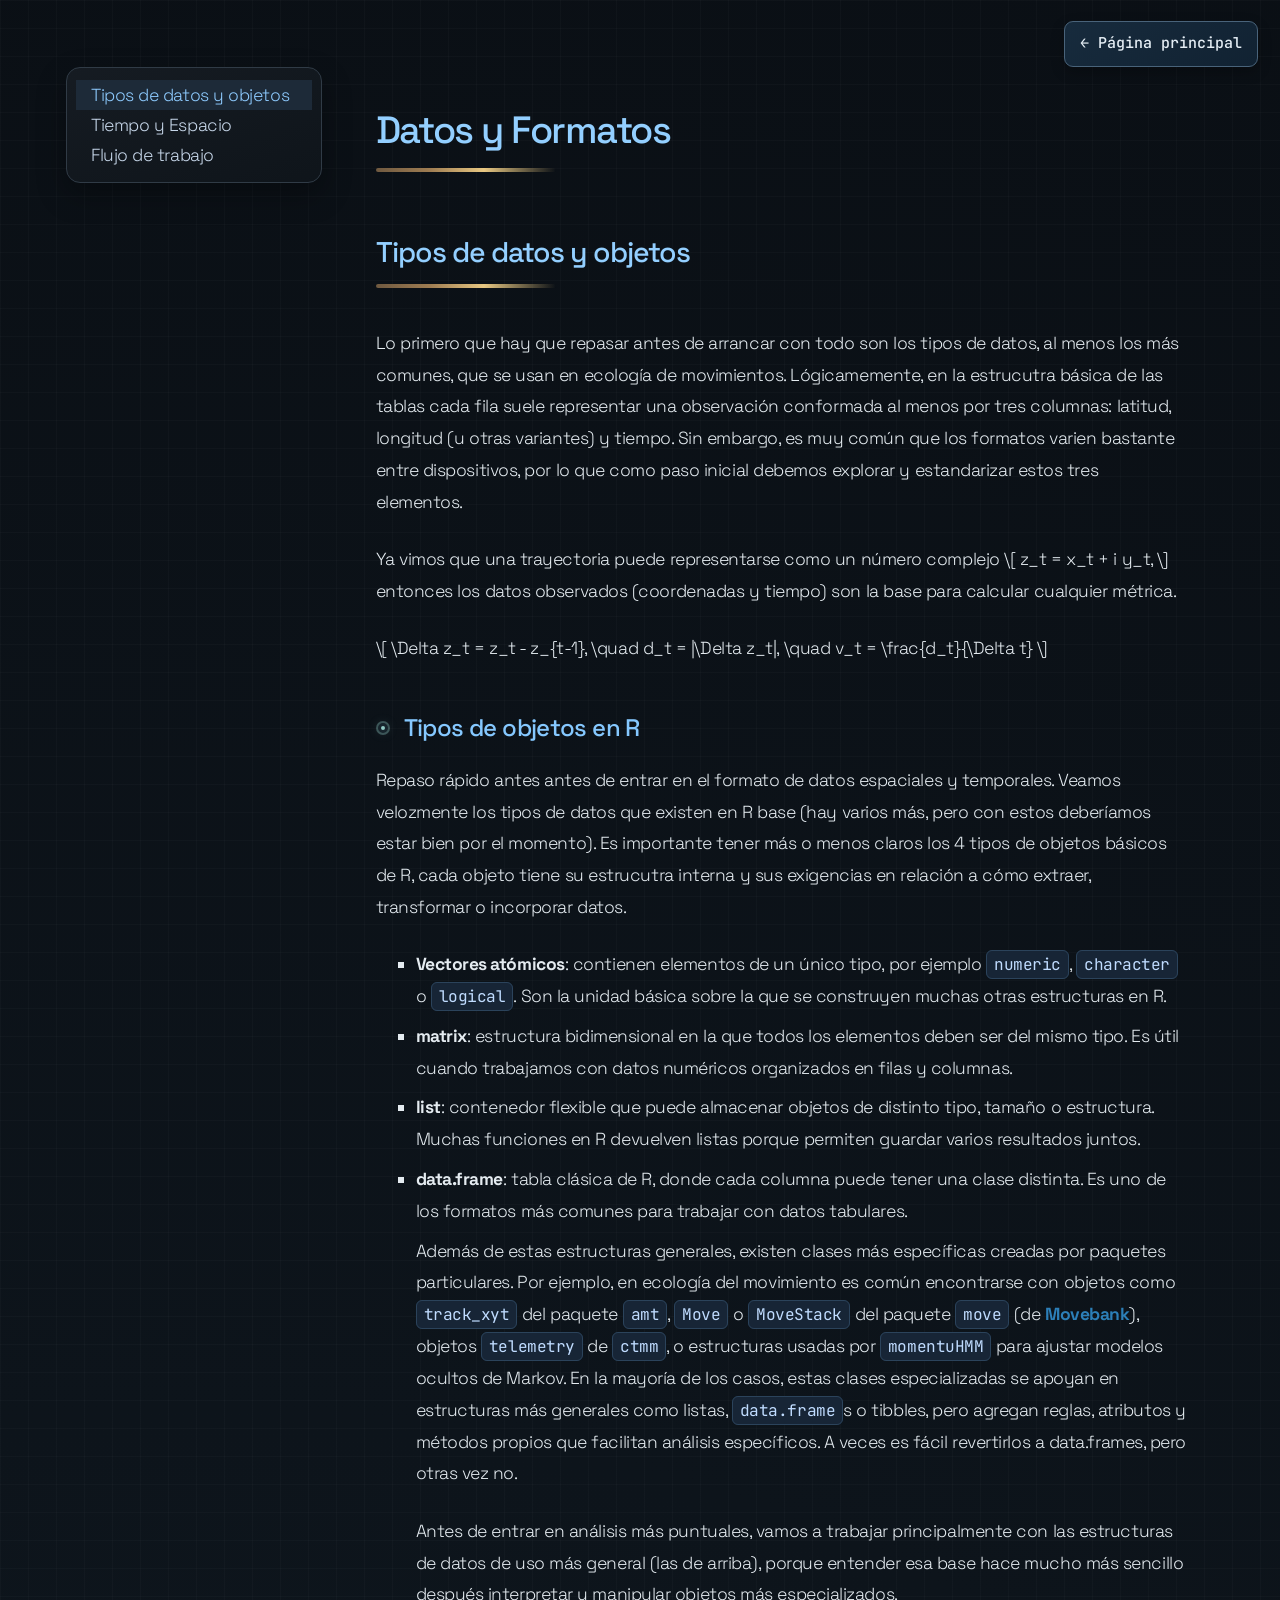
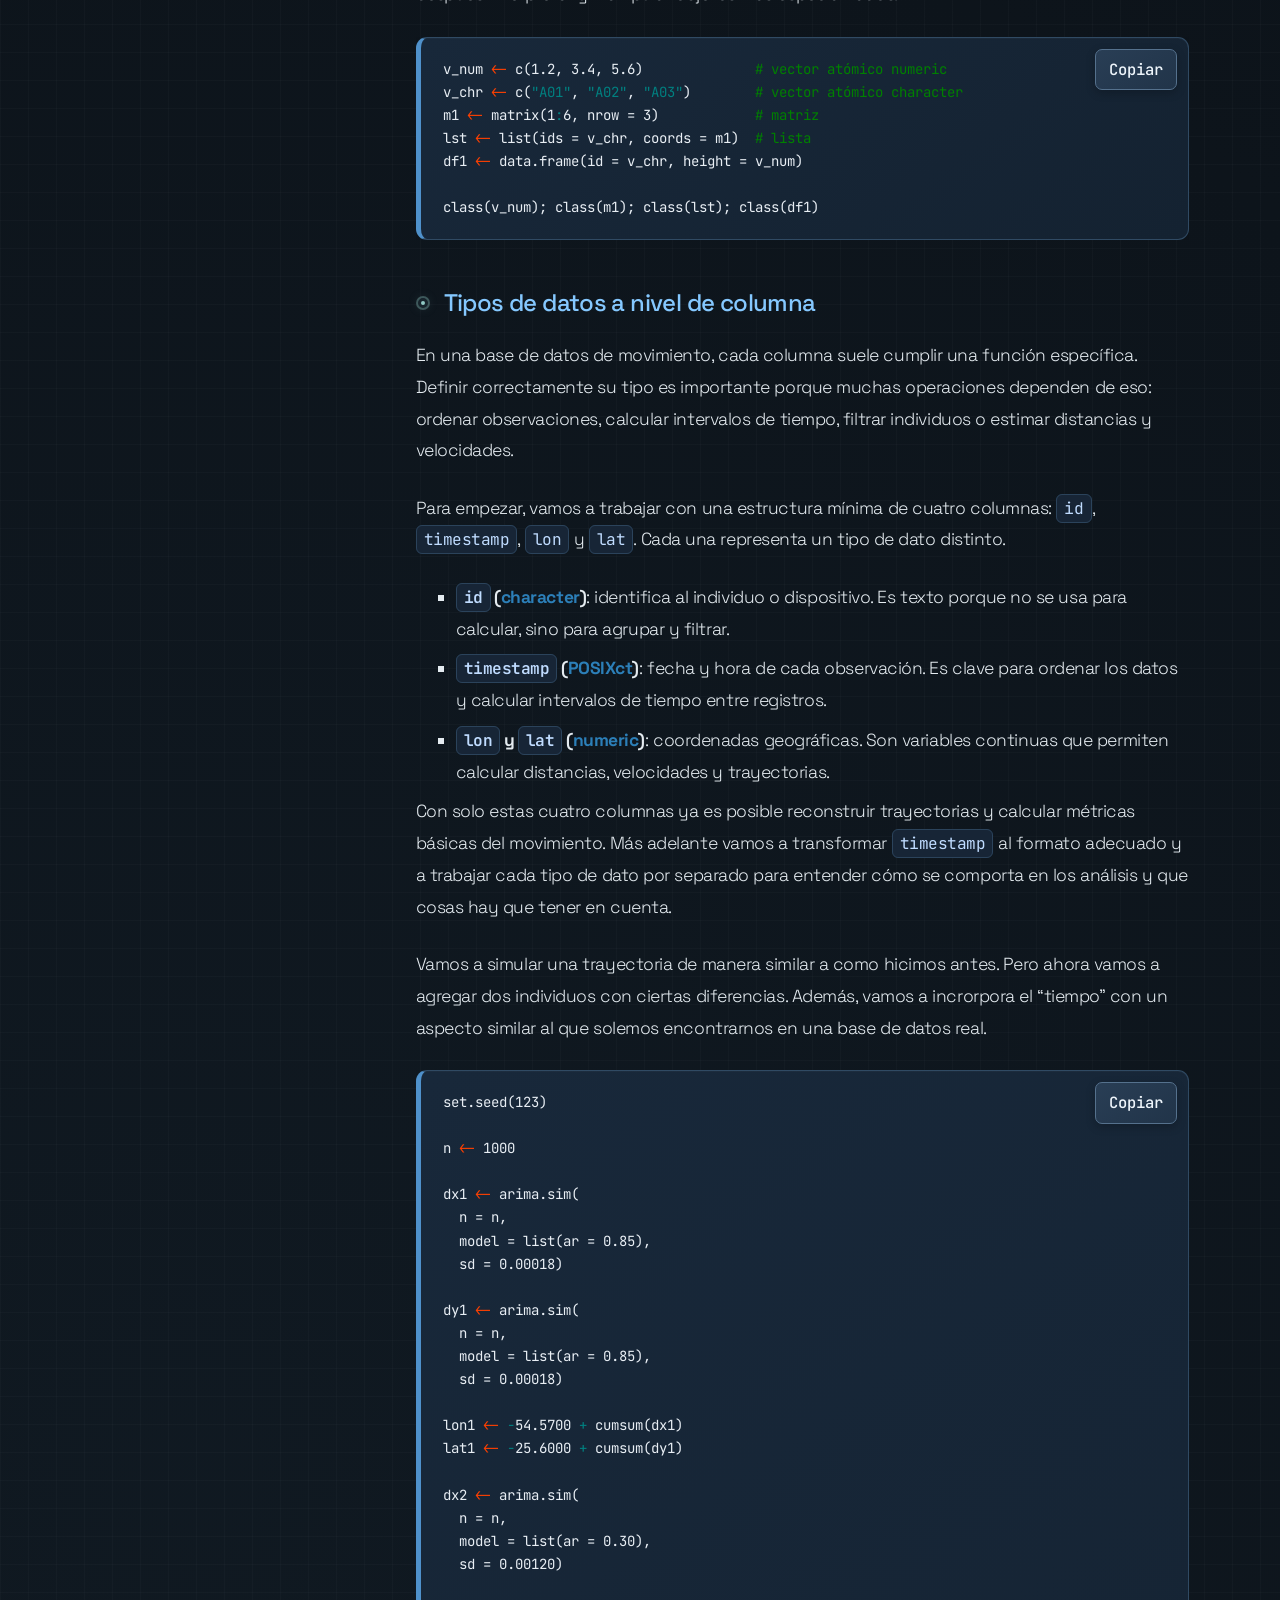
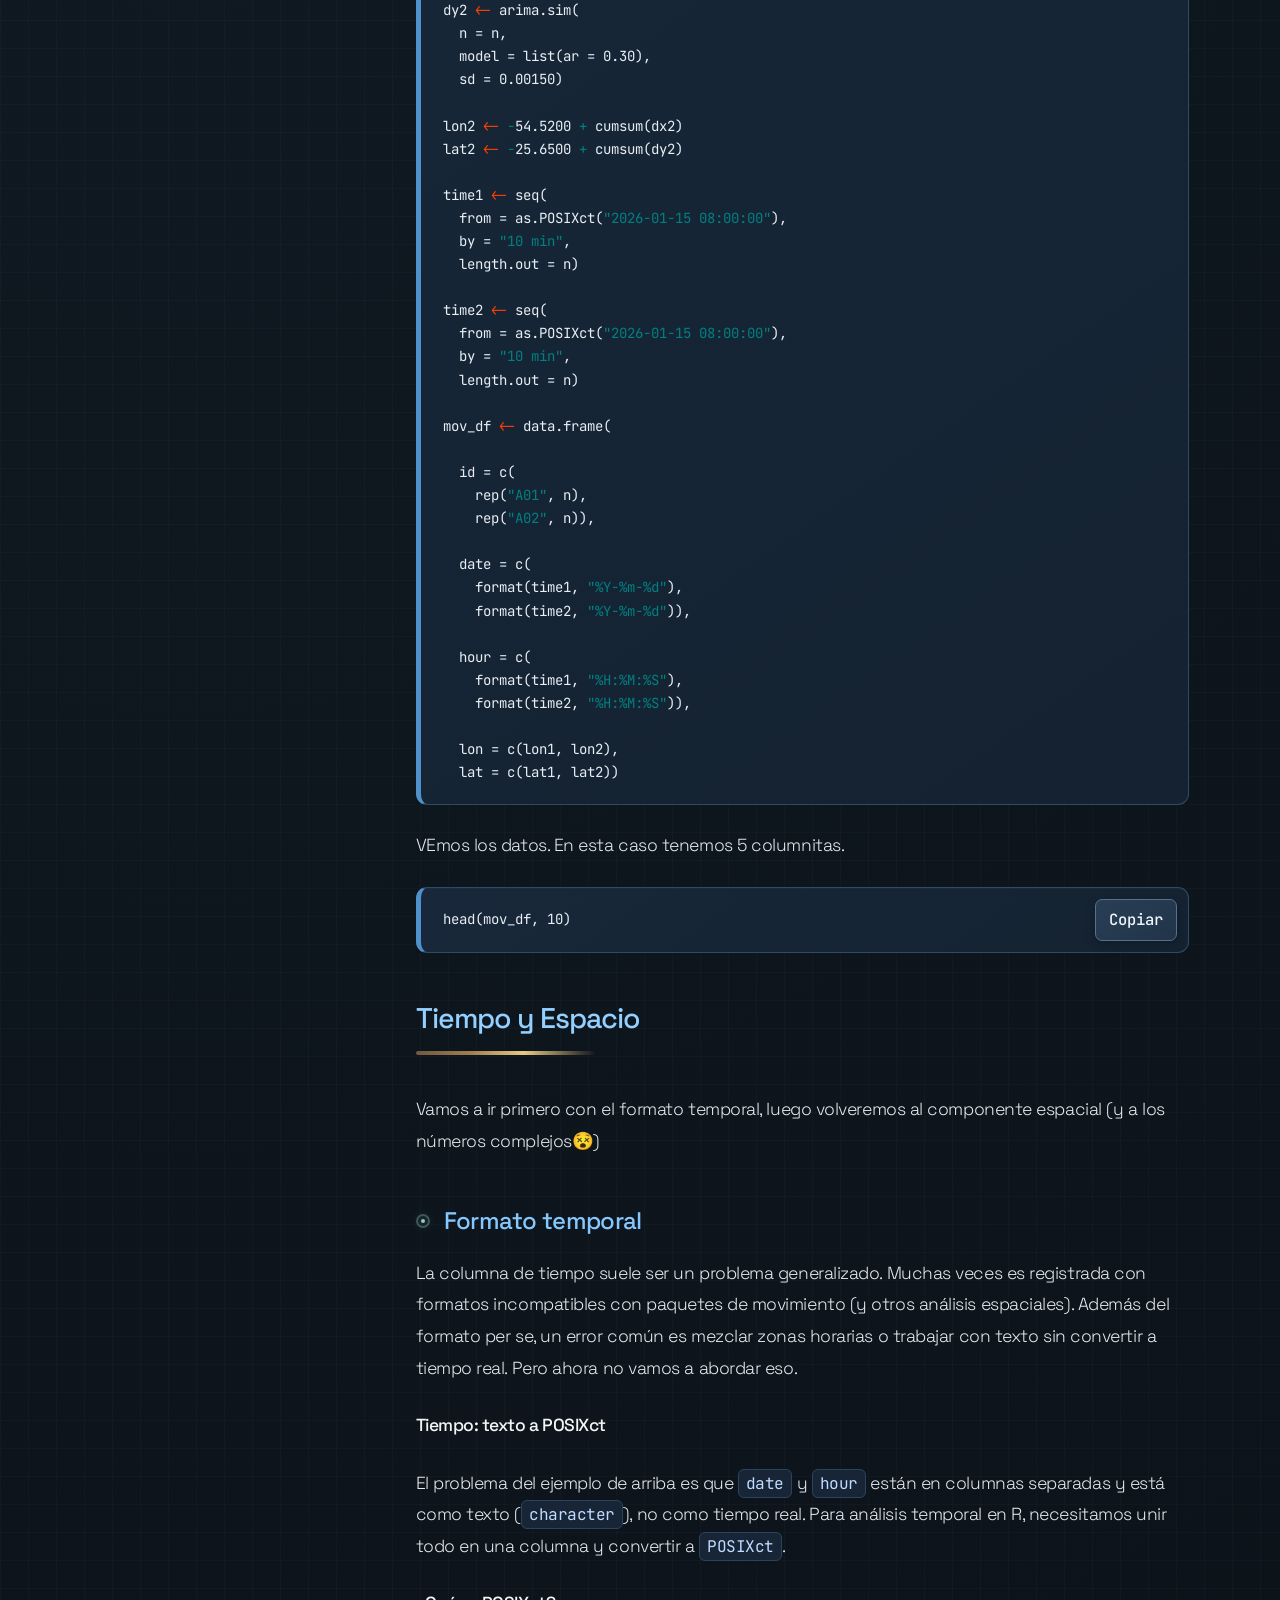
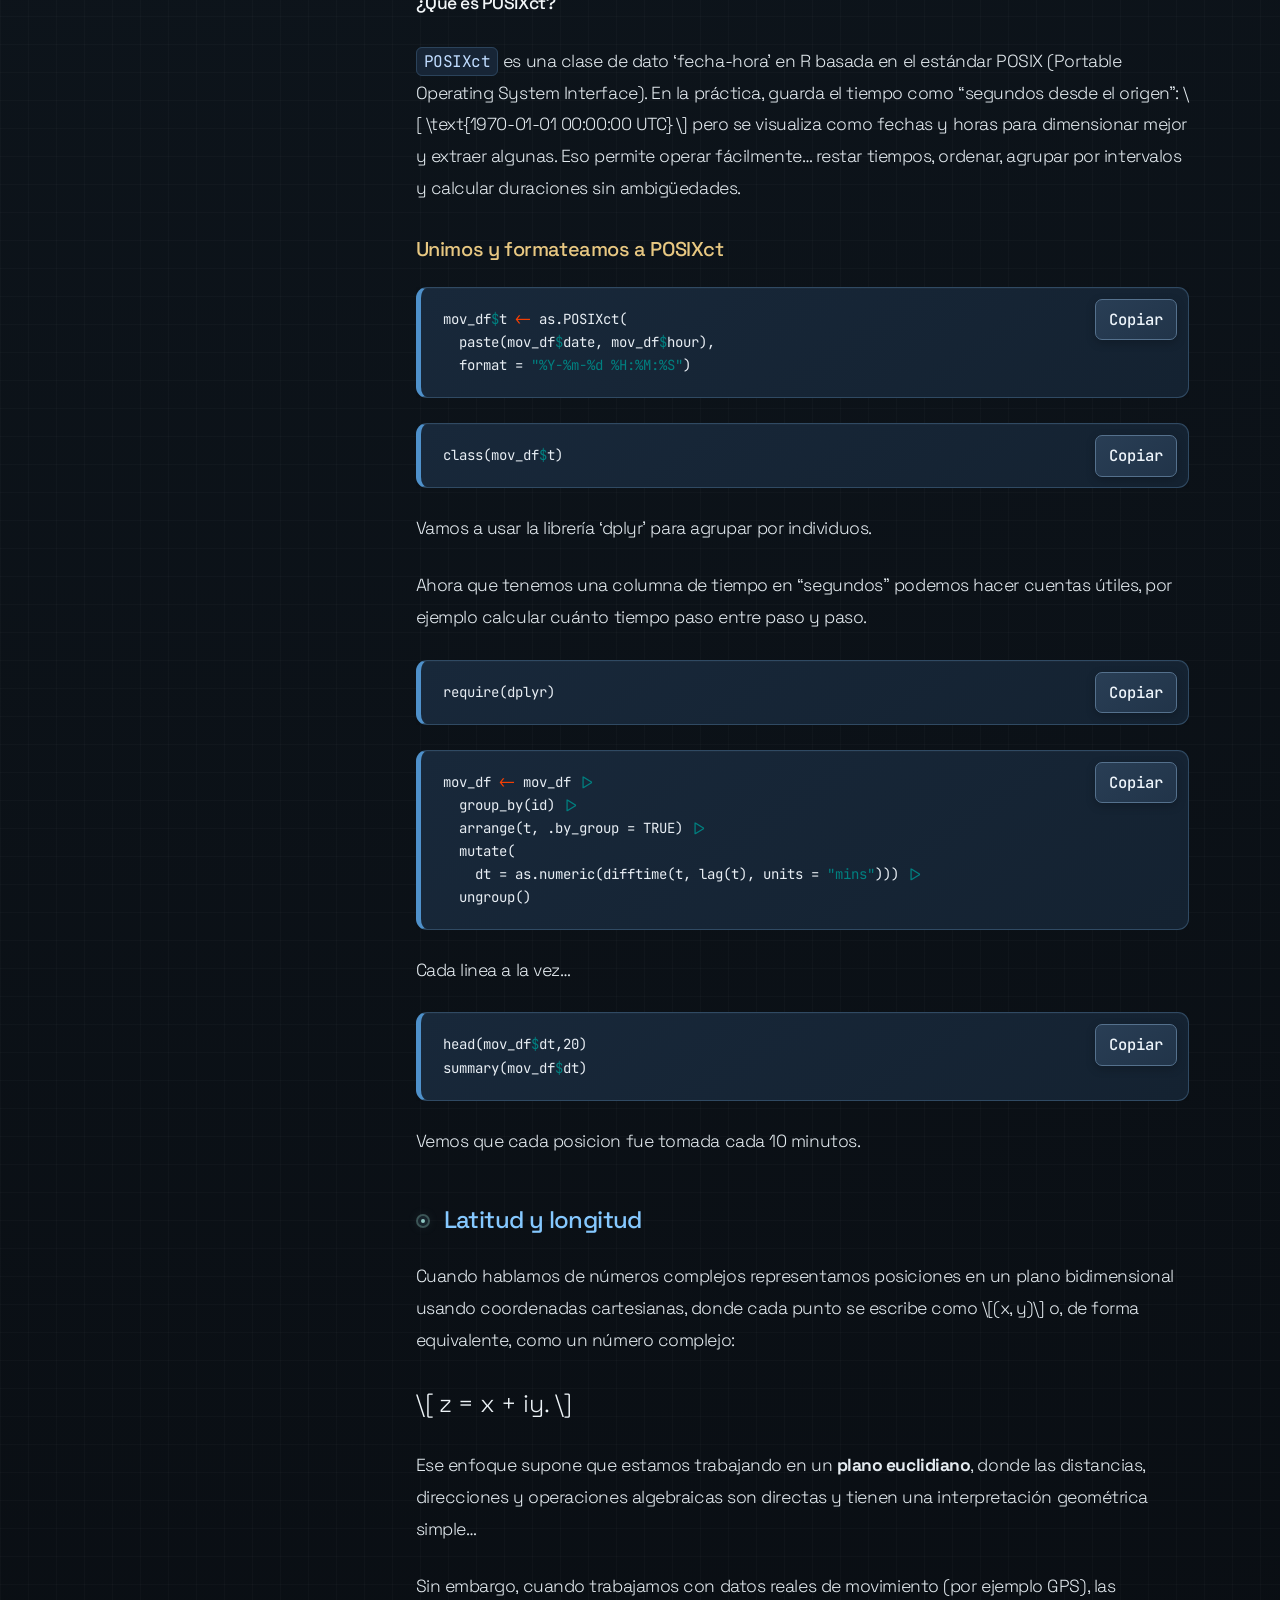
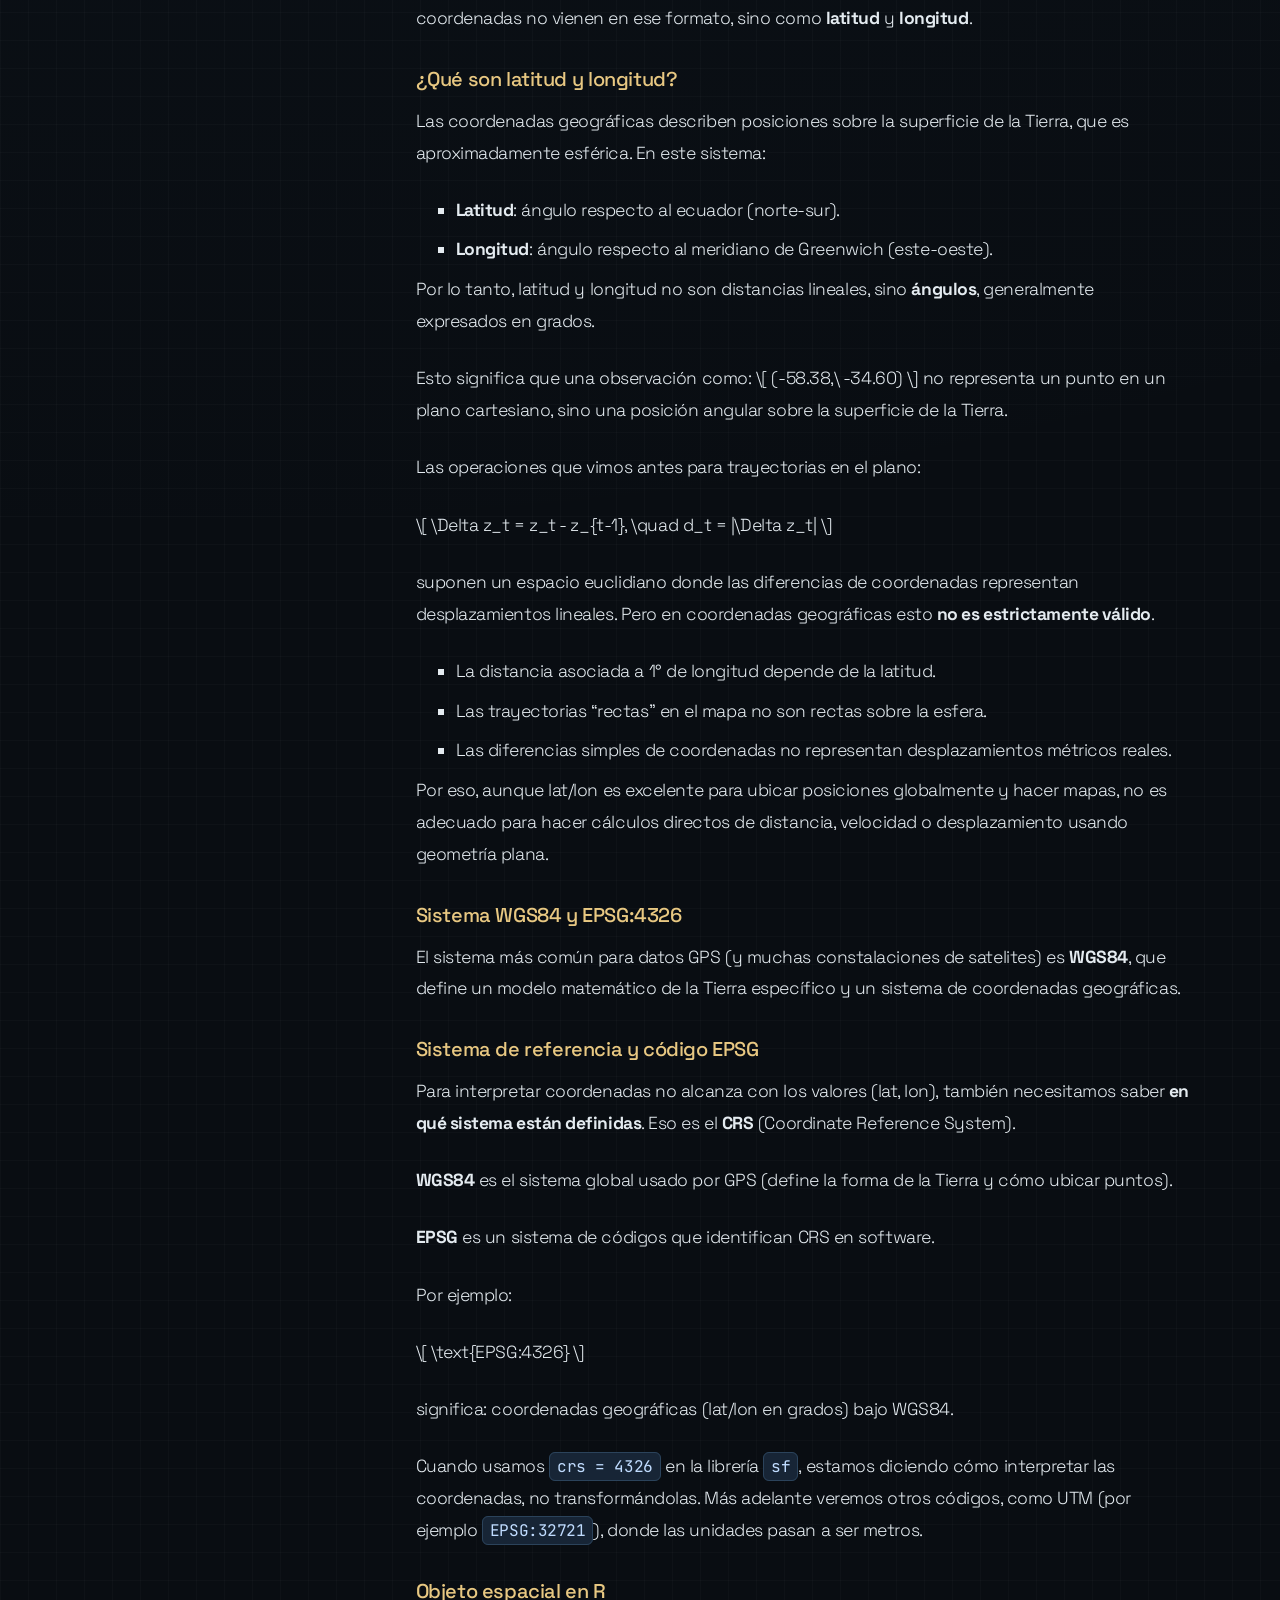
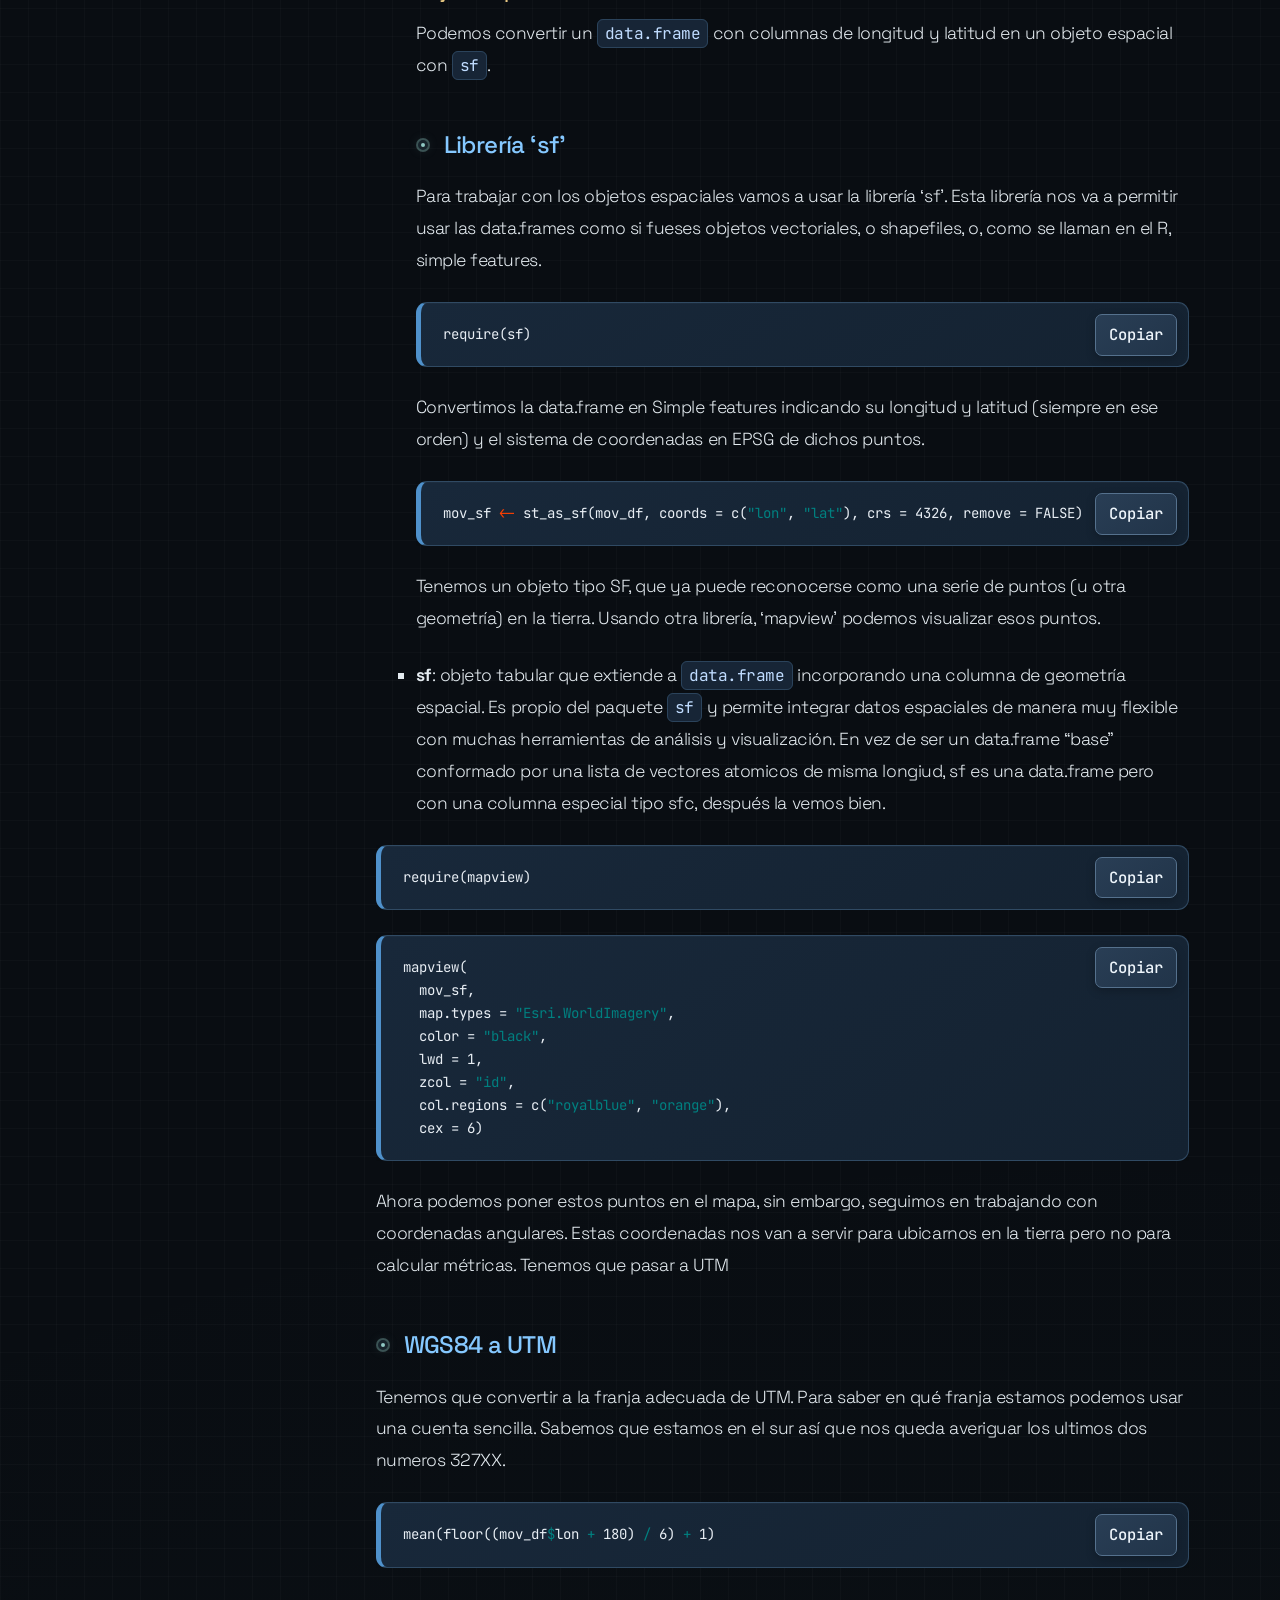
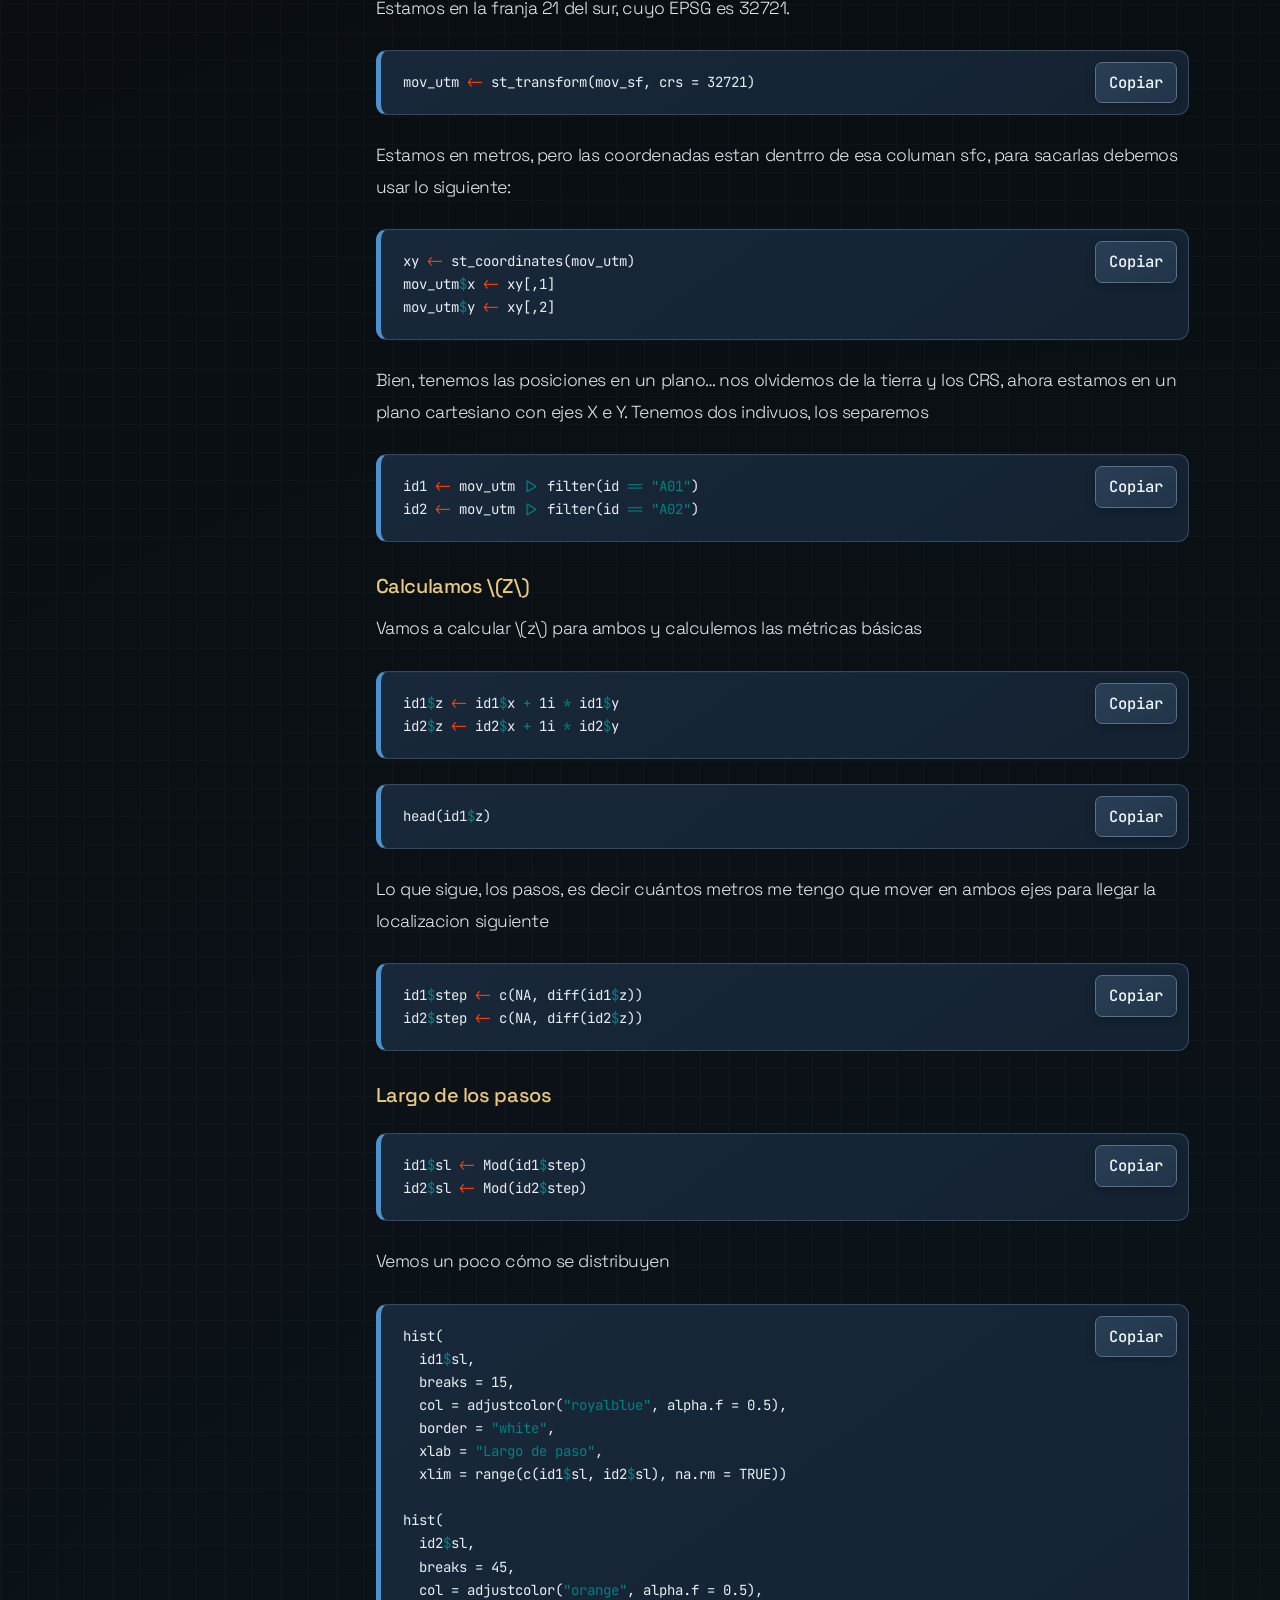
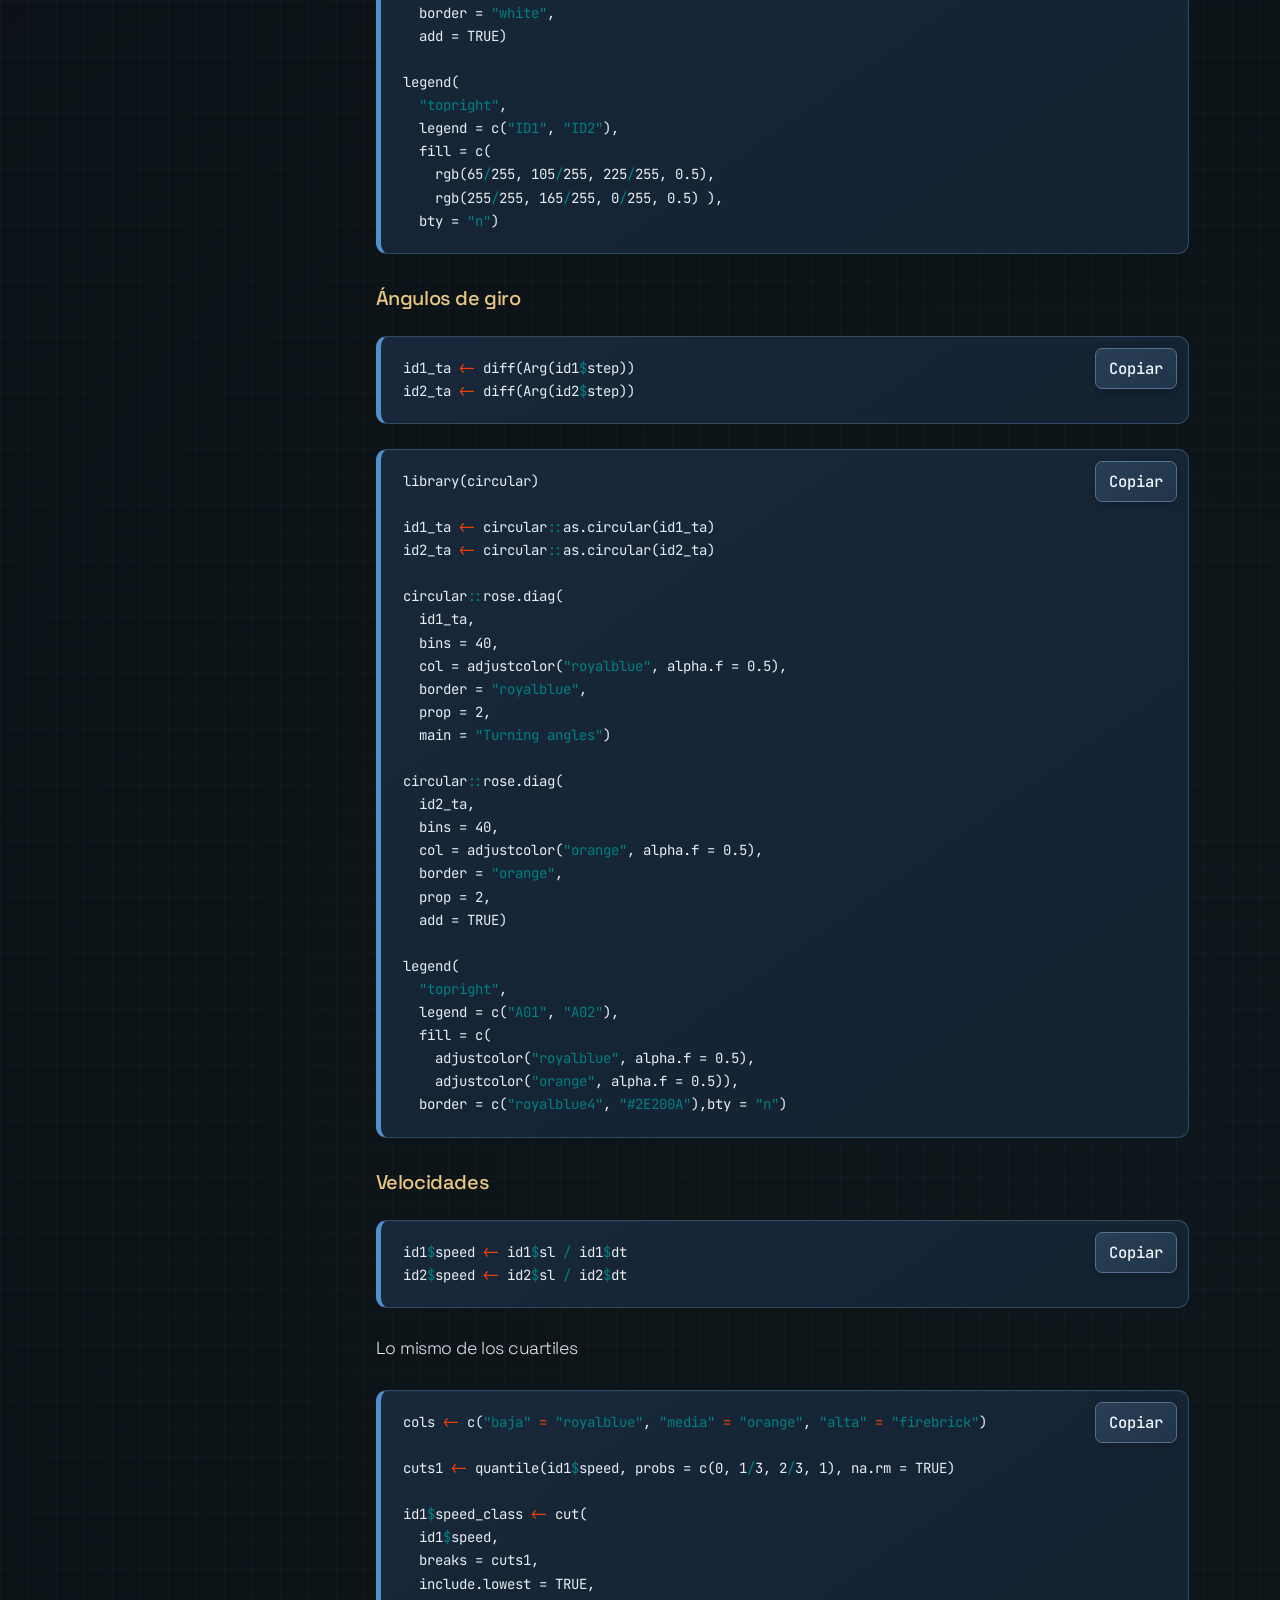
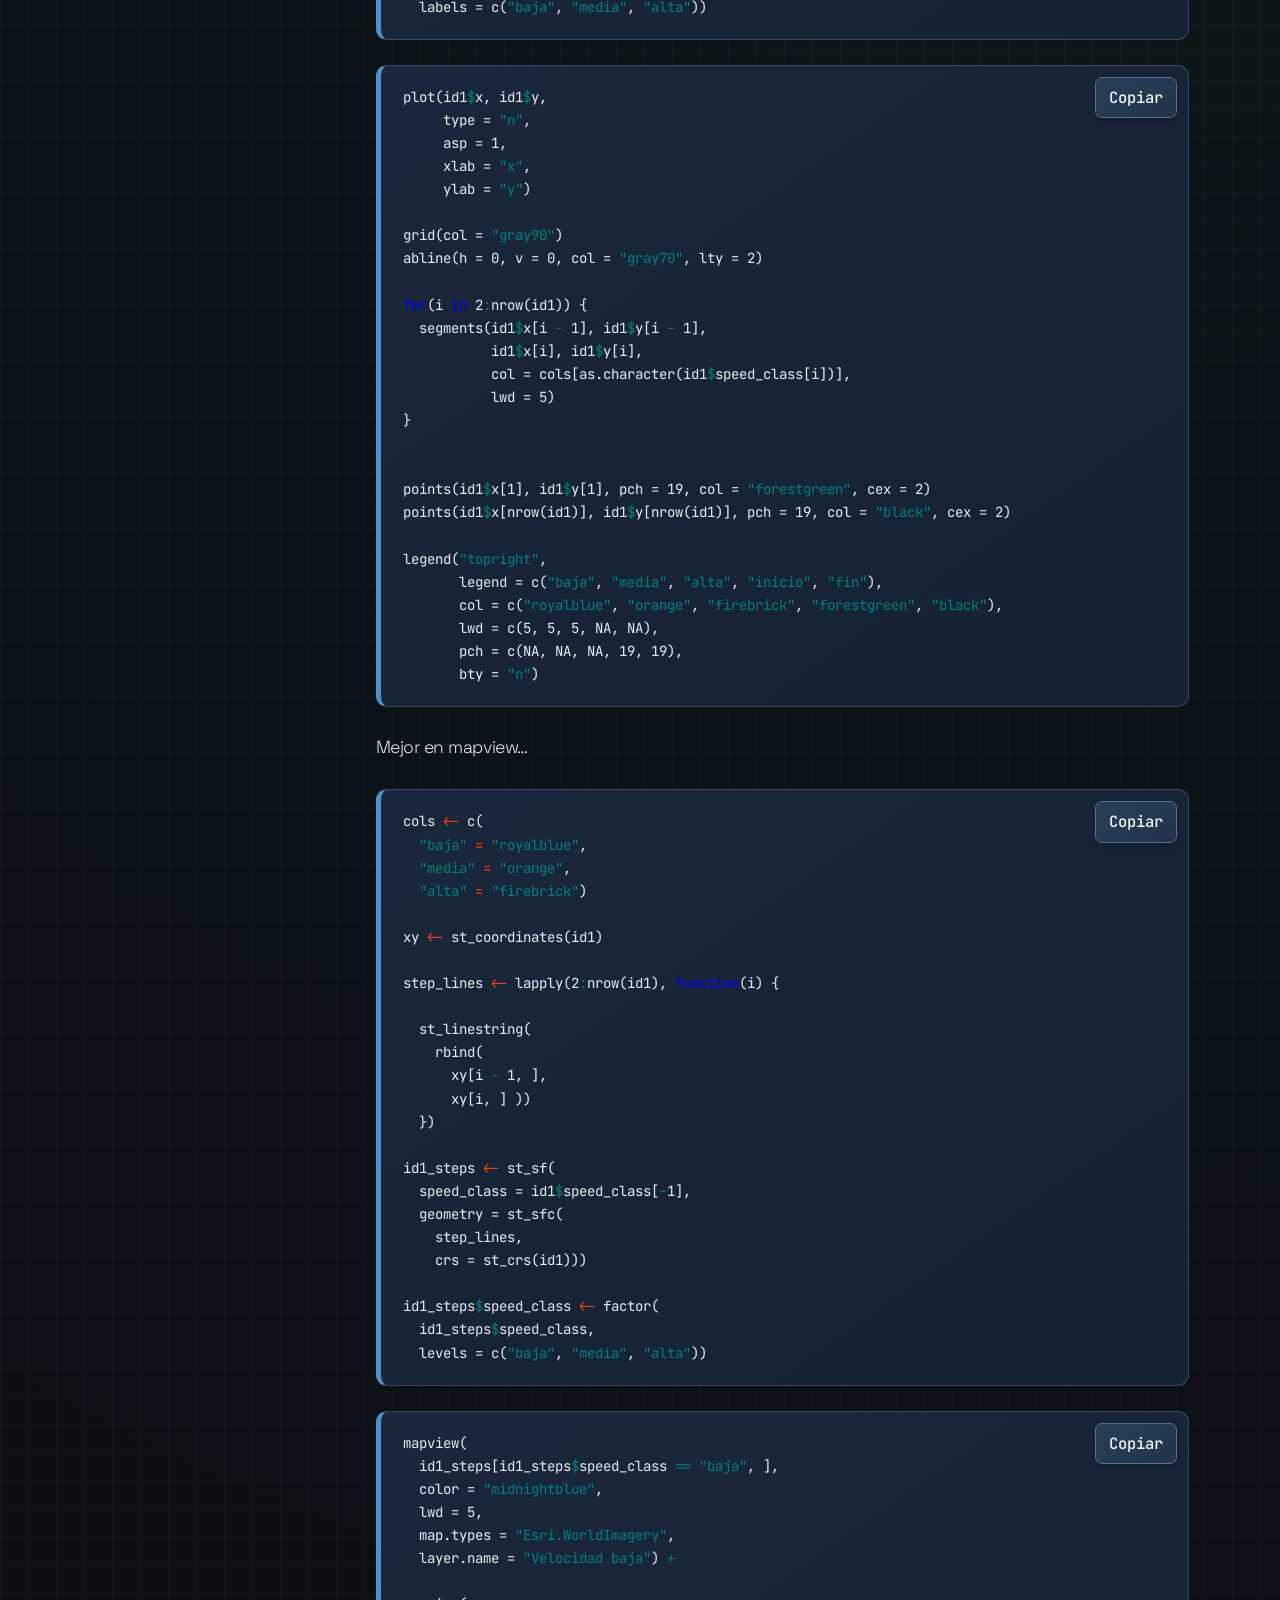
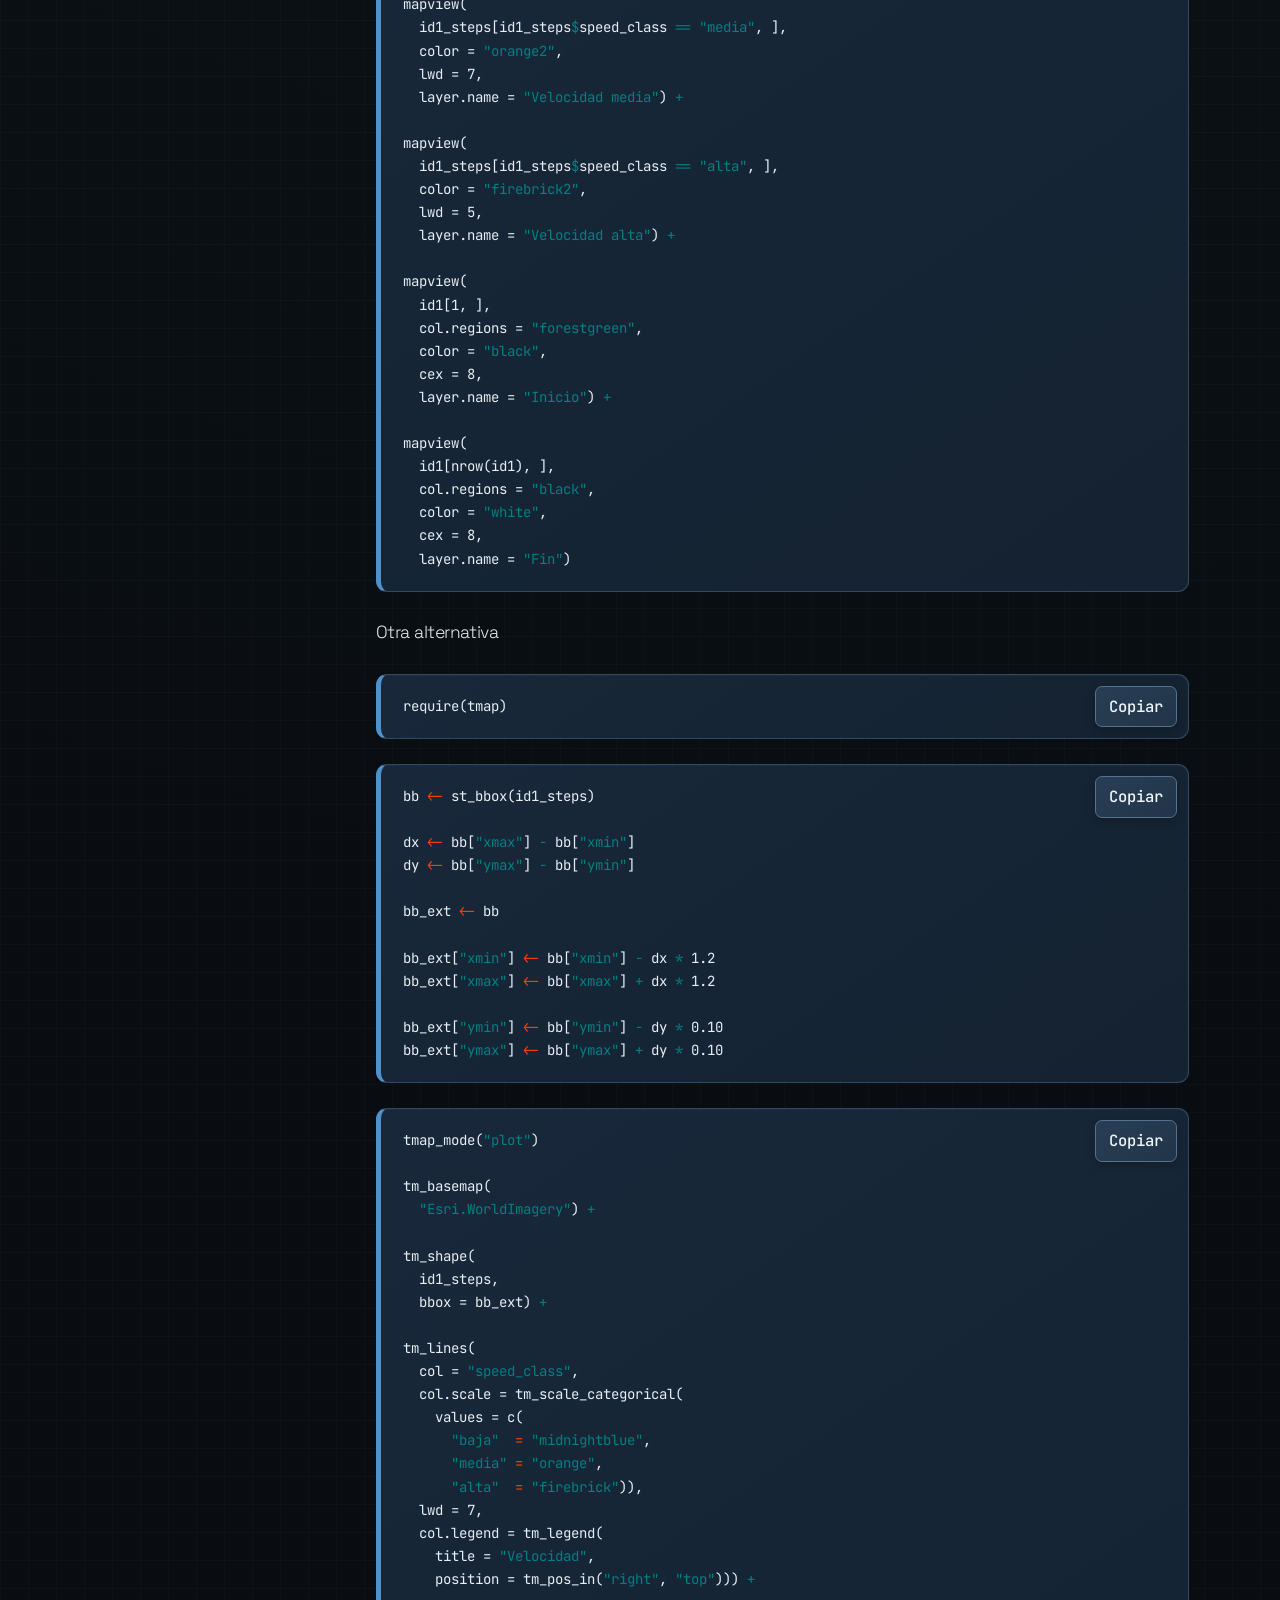
==== datos_formatos_alumno.html @ 39f38d3f "Add files via upload" ====
<!DOCTYPE html>

<html>

<head>

<meta charset="utf-8" />
<meta name="generator" content="pandoc" />
<meta http-equiv="X-UA-Compatible" content="IE=EDGE" />




<title>Datos y Formatos</title>

<script>// Pandoc 2.9 adds attributes on both header and div. We remove the former (to
// be compatible with the behavior of Pandoc < 2.8).
document.addEventListener('DOMContentLoaded', function(e) {
  var hs = document.querySelectorAll("div.section[class*='level'] > :first-child");
  var i, h, a;
  for (i = 0; i < hs.length; i++) {
    h = hs[i];
    if (!/^h[1-6]$/i.test(h.tagName)) continue;  // it should be a header h1-h6
    a = h.attributes;
    while (a.length > 0) h.removeAttribute(a[0].name);
  }
});
</script>
<script>/*! jQuery v3.6.0 | (c) OpenJS Foundation and other contributors | jquery.org/license */
!function(e,t){"use strict";"object"==typeof module&&"object"==typeof module.exports?module.exports=e.document?t(e,!0):function(e){if(!e.document)throw new Error("jQuery requires a window with a document");return t(e)}:t(e)}("undefined"!=typeof window?window:this,function(C,e){"use strict";var t=[],r=Object.getPrototypeOf,s=t.slice,g=t.flat?function(e){return t.flat.call(e)}:function(e){return t.concat.apply([],e)},u=t.push,i=t.indexOf,n={},o=n.toString,v=n.hasOwnProperty,a=v.toString,l=a.call(Object),y={},m=function(e){return"function"==typeof e&&"number"!=typeof e.nodeType&&"function"!=typeof e.item},x=function(e){return null!=e&&e===e.window},E=C.document,c={type:!0,src:!0,nonce:!0,noModule:!0};function b(e,t,n){var r,i,o=(n=n||E).createElement("script");if(o.text=e,t)for(r in c)(i=t[r]||t.getAttribute&&t.getAttribute(r))&&o.setAttribute(r,i);n.head.appendChild(o).parentNode.removeChild(o)}function w(e){return null==e?e+"":"object"==typeof e||"function"==typeof e?n[o.call(e)]||"object":typeof e}var f="3.6.0",S=function(e,t){return new S.fn.init(e,t)};function p(e){var t=!!e&&"length"in e&&e.length,n=w(e);return!m(e)&&!x(e)&&("array"===n||0===t||"number"==typeof t&&0<t&&t-1 in e)}S.fn=S.prototype={jquery:f,constructor:S,length:0,toArray:function(){return s.call(this)},get:function(e){return null==e?s.call(this):e<0?this[e+this.length]:this[e]},pushStack:function(e){var t=S.merge(this.constructor(),e);return t.prevObject=this,t},each:function(e){return S.each(this,e)},map:function(n){return this.pushStack(S.map(this,function(e,t){return n.call(e,t,e)}))},slice:function(){return this.pushStack(s.apply(this,arguments))},first:function(){return this.eq(0)},last:function(){return this.eq(-1)},even:function(){return this.pushStack(S.grep(this,function(e,t){return(t+1)%2}))},odd:function(){return this.pushStack(S.grep(this,function(e,t){return t%2}))},eq:function(e){var t=this.length,n=+e+(e<0?t:0);return this.pushStack(0<=n&&n<t?[this[n]]:[])},end:function(){return this.prevObject||this.constructor()},push:u,sort:t.sort,splice:t.splice},S.extend=S.fn.extend=function(){var e,t,n,r,i,o,a=arguments[0]||{},s=1,u=arguments.length,l=!1;for("boolean"==typeof a&&(l=a,a=arguments[s]||{},s++),"object"==typeof a||m(a)||(a={}),s===u&&(a=this,s--);s<u;s++)if(null!=(e=arguments[s]))for(t in e)r=e[t],"__proto__"!==t&&a!==r&&(l&&r&&(S.isPlainObject(r)||(i=Array.isArray(r)))?(n=a[t],o=i&&!Array.isArray(n)?[]:i||S.isPlainObject(n)?n:{},i=!1,a[t]=S.extend(l,o,r)):void 0!==r&&(a[t]=r));return a},S.extend({expando:"jQuery"+(f+Math.random()).replace(/\D/g,""),isReady:!0,error:function(e){throw new Error(e)},noop:function(){},isPlainObject:function(e){var t,n;return!(!e||"[object Object]"!==o.call(e))&&(!(t=r(e))||"function"==typeof(n=v.call(t,"constructor")&&t.constructor)&&a.call(n)===l)},isEmptyObject:function(e){var t;for(t in e)return!1;return!0},globalEval:function(e,t,n){b(e,{nonce:t&&t.nonce},n)},each:function(e,t){var n,r=0;if(p(e)){for(n=e.length;r<n;r++)if(!1===t.call(e[r],r,e[r]))break}else for(r in e)if(!1===t.call(e[r],r,e[r]))break;return e},makeArray:function(e,t){var n=t||[];return null!=e&&(p(Object(e))?S.merge(n,"string"==typeof e?[e]:e):u.call(n,e)),n},inArray:function(e,t,n){return null==t?-1:i.call(t,e,n)},merge:function(e,t){for(var n=+t.length,r=0,i=e.length;r<n;r++)e[i++]=t[r];return e.length=i,e},grep:function(e,t,n){for(var r=[],i=0,o=e.length,a=!n;i<o;i++)!t(e[i],i)!==a&&r.push(e[i]);return r},map:function(e,t,n){var r,i,o=0,a=[];if(p(e))for(r=e.length;o<r;o++)null!=(i=t(e[o],o,n))&&a.push(i);else for(o in e)null!=(i=t(e[o],o,n))&&a.push(i);return g(a)},guid:1,support:y}),"function"==typeof Symbol&&(S.fn[Symbol.iterator]=t[Symbol.iterator]),S.each("Boolean Number String Function Array Date RegExp Object Error Symbol".split(" "),function(e,t){n["[object "+t+"]"]=t.toLowerCase()});var d=function(n){var e,d,b,o,i,h,f,g,w,u,l,T,C,a,E,v,s,c,y,S="sizzle"+1*new Date,p=n.document,k=0,r=0,m=ue(),x=ue(),A=ue(),N=ue(),j=function(e,t){return e===t&&(l=!0),0},D={}.hasOwnProperty,t=[],q=t.pop,L=t.push,H=t.push,O=t.slice,P=function(e,t){for(var n=0,r=e.length;n<r;n++)if(e[n]===t)return n;return-1},R="checked|selected|async|autofocus|autoplay|controls|defer|disabled|hidden|ismap|loop|multiple|open|readonly|required|scoped",M="[\\x20\\t\\r\\n\\f]",I="(?:\\\\[\\da-fA-F]{1,6}"+M+"?|\\\\[^\\r\\n\\f]|[\\w-]|[^\0-\\x7f])+",W="\\["+M+"*("+I+")(?:"+M+"*([*^$|!~]?=)"+M+"*(?:'((?:\\\\.|[^\\\\'])*)'|\"((?:\\\\.|[^\\\\\"])*)\"|("+I+"))|)"+M+"*\\]",F=":("+I+")(?:\\((('((?:\\\\.|[^\\\\'])*)'|\"((?:\\\\.|[^\\\\\"])*)\")|((?:\\\\.|[^\\\\()[\\]]|"+W+")*)|.*)\\)|)",B=new RegExp(M+"+","g"),$=new RegExp("^"+M+"+|((?:^|[^\\\\])(?:\\\\.)*)"+M+"+$","g"),_=new RegExp("^"+M+"*,"+M+"*"),z=new RegExp("^"+M+"*([>+~]|"+M+")"+M+"*"),U=new RegExp(M+"|>"),X=new RegExp(F),V=new RegExp("^"+I+"$"),G={ID:new RegExp("^#("+I+")"),CLASS:new RegExp("^\\.("+I+")"),TAG:new RegExp("^("+I+"|[*])"),ATTR:new RegExp("^"+W),PSEUDO:new RegExp("^"+F),CHILD:new RegExp("^:(only|first|last|nth|nth-last)-(child|of-type)(?:\\("+M+"*(even|odd|(([+-]|)(\\d*)n|)"+M+"*(?:([+-]|)"+M+"*(\\d+)|))"+M+"*\\)|)","i"),bool:new RegExp("^(?:"+R+")$","i"),needsContext:new RegExp("^"+M+"*[>+~]|:(even|odd|eq|gt|lt|nth|first|last)(?:\\("+M+"*((?:-\\d)?\\d*)"+M+"*\\)|)(?=[^-]|$)","i")},Y=/HTML$/i,Q=/^(?:input|select|textarea|button)$/i,J=/^h\d$/i,K=/^[^{]+\{\s*\[native \w/,Z=/^(?:#([\w-]+)|(\w+)|\.([\w-]+))$/,ee=/[+~]/,te=new RegExp("\\\\[\\da-fA-F]{1,6}"+M+"?|\\\\([^\\r\\n\\f])","g"),ne=function(e,t){var n="0x"+e.slice(1)-65536;return t||(n<0?String.fromCharCode(n+65536):String.fromCharCode(n>>10|55296,1023&n|56320))},re=/([\0-\x1f\x7f]|^-?\d)|^-$|[^\0-\x1f\x7f-\uFFFF\w-]/g,ie=function(e,t){return t?"\0"===e?"\ufffd":e.slice(0,-1)+"\\"+e.charCodeAt(e.length-1).toString(16)+" ":"\\"+e},oe=function(){T()},ae=be(function(e){return!0===e.disabled&&"fieldset"===e.nodeName.toLowerCase()},{dir:"parentNode",next:"legend"});try{H.apply(t=O.call(p.childNodes),p.childNodes),t[p.childNodes.length].nodeType}catch(e){H={apply:t.length?function(e,t){L.apply(e,O.call(t))}:function(e,t){var n=e.length,r=0;while(e[n++]=t[r++]);e.length=n-1}}}function se(t,e,n,r){var i,o,a,s,u,l,c,f=e&&e.ownerDocument,p=e?e.nodeType:9;if(n=n||[],"string"!=typeof t||!t||1!==p&&9!==p&&11!==p)return n;if(!r&&(T(e),e=e||C,E)){if(11!==p&&(u=Z.exec(t)))if(i=u[1]){if(9===p){if(!(a=e.getElementById(i)))return n;if(a.id===i)return n.push(a),n}else if(f&&(a=f.getElementById(i))&&y(e,a)&&a.id===i)return n.push(a),n}else{if(u[2])return H.apply(n,e.getElementsByTagName(t)),n;if((i=u[3])&&d.getElementsByClassName&&e.getElementsByClassName)return H.apply(n,e.getElementsByClassName(i)),n}if(d.qsa&&!N[t+" "]&&(!v||!v.test(t))&&(1!==p||"object"!==e.nodeName.toLowerCase())){if(c=t,f=e,1===p&&(U.test(t)||z.test(t))){(f=ee.test(t)&&ye(e.parentNode)||e)===e&&d.scope||((s=e.getAttribute("id"))?s=s.replace(re,ie):e.setAttribute("id",s=S)),o=(l=h(t)).length;while(o--)l[o]=(s?"#"+s:":scope")+" "+xe(l[o]);c=l.join(",")}try{return H.apply(n,f.querySelectorAll(c)),n}catch(e){N(t,!0)}finally{s===S&&e.removeAttribute("id")}}}return g(t.replace($,"$1"),e,n,r)}function ue(){var r=[];return function e(t,n){return r.push(t+" ")>b.cacheLength&&delete e[r.shift()],e[t+" "]=n}}function le(e){return e[S]=!0,e}function ce(e){var t=C.createElement("fieldset");try{return!!e(t)}catch(e){return!1}finally{t.parentNode&&t.parentNode.removeChild(t),t=null}}function fe(e,t){var n=e.split("|"),r=n.length;while(r--)b.attrHandle[n[r]]=t}function pe(e,t){var n=t&&e,r=n&&1===e.nodeType&&1===t.nodeType&&e.sourceIndex-t.sourceIndex;if(r)return r;if(n)while(n=n.nextSibling)if(n===t)return-1;return e?1:-1}function de(t){return function(e){return"input"===e.nodeName.toLowerCase()&&e.type===t}}function he(n){return function(e){var t=e.nodeName.toLowerCase();return("input"===t||"button"===t)&&e.type===n}}function ge(t){return function(e){return"form"in e?e.parentNode&&!1===e.disabled?"label"in e?"label"in e.parentNode?e.parentNode.disabled===t:e.disabled===t:e.isDisabled===t||e.isDisabled!==!t&&ae(e)===t:e.disabled===t:"label"in e&&e.disabled===t}}function ve(a){return le(function(o){return o=+o,le(function(e,t){var n,r=a([],e.length,o),i=r.length;while(i--)e[n=r[i]]&&(e[n]=!(t[n]=e[n]))})})}function ye(e){return e&&"undefined"!=typeof e.getElementsByTagName&&e}for(e in d=se.support={},i=se.isXML=function(e){var t=e&&e.namespaceURI,n=e&&(e.ownerDocument||e).documentElement;return!Y.test(t||n&&n.nodeName||"HTML")},T=se.setDocument=function(e){var t,n,r=e?e.ownerDocument||e:p;return r!=C&&9===r.nodeType&&r.documentElement&&(a=(C=r).documentElement,E=!i(C),p!=C&&(n=C.defaultView)&&n.top!==n&&(n.addEventListener?n.addEventListener("unload",oe,!1):n.attachEvent&&n.attachEvent("onunload",oe)),d.scope=ce(function(e){return a.appendChild(e).appendChild(C.createElement("div")),"undefined"!=typeof e.querySelectorAll&&!e.querySelectorAll(":scope fieldset div").length}),d.attributes=ce(function(e){return e.className="i",!e.getAttribute("className")}),d.getElementsByTagName=ce(function(e){return e.appendChild(C.createComment("")),!e.getElementsByTagName("*").length}),d.getElementsByClassName=K.test(C.getElementsByClassName),d.getById=ce(function(e){return a.appendChild(e).id=S,!C.getElementsByName||!C.getElementsByName(S).length}),d.getById?(b.filter.ID=function(e){var t=e.replace(te,ne);return function(e){return e.getAttribute("id")===t}},b.find.ID=function(e,t){if("undefined"!=typeof t.getElementById&&E){var n=t.getElementById(e);return n?[n]:[]}}):(b.filter.ID=function(e){var n=e.replace(te,ne);return function(e){var t="undefined"!=typeof e.getAttributeNode&&e.getAttributeNode("id");return t&&t.value===n}},b.find.ID=function(e,t){if("undefined"!=typeof t.getElementById&&E){var n,r,i,o=t.getElementById(e);if(o){if((n=o.getAttributeNode("id"))&&n.value===e)return[o];i=t.getElementsByName(e),r=0;while(o=i[r++])if((n=o.getAttributeNode("id"))&&n.value===e)return[o]}return[]}}),b.find.TAG=d.getElementsByTagName?function(e,t){return"undefined"!=typeof t.getElementsByTagName?t.getElementsByTagName(e):d.qsa?t.querySelectorAll(e):void 0}:function(e,t){var n,r=[],i=0,o=t.getElementsByTagName(e);if("*"===e){while(n=o[i++])1===n.nodeType&&r.push(n);return r}return o},b.find.CLASS=d.getElementsByClassName&&function(e,t){if("undefined"!=typeof t.getElementsByClassName&&E)return t.getElementsByClassName(e)},s=[],v=[],(d.qsa=K.test(C.querySelectorAll))&&(ce(function(e){var t;a.appendChild(e).innerHTML="<a id='"+S+"'></a><select id='"+S+"-\r\\' msallowcapture=''><option selected=''></option></select>",e.querySelectorAll("[msallowcapture^='']").length&&v.push("[*^$]="+M+"*(?:''|\"\")"),e.querySelectorAll("[selected]").length||v.push("\\["+M+"*(?:value|"+R+")"),e.querySelectorAll("[id~="+S+"-]").length||v.push("~="),(t=C.createElement("input")).setAttribute("name",""),e.appendChild(t),e.querySelectorAll("[name='']").length||v.push("\\["+M+"*name"+M+"*="+M+"*(?:''|\"\")"),e.querySelectorAll(":checked").length||v.push(":checked"),e.querySelectorAll("a#"+S+"+*").length||v.push(".#.+[+~]"),e.querySelectorAll("\\\f"),v.push("[\\r\\n\\f]")}),ce(function(e){e.innerHTML="<a href='' disabled='disabled'></a><select disabled='disabled'><option/></select>";var t=C.createElement("input");t.setAttribute("type","hidden"),e.appendChild(t).setAttribute("name","D"),e.querySelectorAll("[name=d]").length&&v.push("name"+M+"*[*^$|!~]?="),2!==e.querySelectorAll(":enabled").length&&v.push(":enabled",":disabled"),a.appendChild(e).disabled=!0,2!==e.querySelectorAll(":disabled").length&&v.push(":enabled",":disabled"),e.querySelectorAll("*,:x"),v.push(",.*:")})),(d.matchesSelector=K.test(c=a.matches||a.webkitMatchesSelector||a.mozMatchesSelector||a.oMatchesSelector||a.msMatchesSelector))&&ce(function(e){d.disconnectedMatch=c.call(e,"*"),c.call(e,"[s!='']:x"),s.push("!=",F)}),v=v.length&&new RegExp(v.join("|")),s=s.length&&new RegExp(s.join("|")),t=K.test(a.compareDocumentPosition),y=t||K.test(a.contains)?function(e,t){var n=9===e.nodeType?e.documentElement:e,r=t&&t.parentNode;return e===r||!(!r||1!==r.nodeType||!(n.contains?n.contains(r):e.compareDocumentPosition&&16&e.compareDocumentPosition(r)))}:function(e,t){if(t)while(t=t.parentNode)if(t===e)return!0;return!1},j=t?function(e,t){if(e===t)return l=!0,0;var n=!e.compareDocumentPosition-!t.compareDocumentPosition;return n||(1&(n=(e.ownerDocument||e)==(t.ownerDocument||t)?e.compareDocumentPosition(t):1)||!d.sortDetached&&t.compareDocumentPosition(e)===n?e==C||e.ownerDocument==p&&y(p,e)?-1:t==C||t.ownerDocument==p&&y(p,t)?1:u?P(u,e)-P(u,t):0:4&n?-1:1)}:function(e,t){if(e===t)return l=!0,0;var n,r=0,i=e.parentNode,o=t.parentNode,a=[e],s=[t];if(!i||!o)return e==C?-1:t==C?1:i?-1:o?1:u?P(u,e)-P(u,t):0;if(i===o)return pe(e,t);n=e;while(n=n.parentNode)a.unshift(n);n=t;while(n=n.parentNode)s.unshift(n);while(a[r]===s[r])r++;return r?pe(a[r],s[r]):a[r]==p?-1:s[r]==p?1:0}),C},se.matches=function(e,t){return se(e,null,null,t)},se.matchesSelector=function(e,t){if(T(e),d.matchesSelector&&E&&!N[t+" "]&&(!s||!s.test(t))&&(!v||!v.test(t)))try{var n=c.call(e,t);if(n||d.disconnectedMatch||e.document&&11!==e.document.nodeType)return n}catch(e){N(t,!0)}return 0<se(t,C,null,[e]).length},se.contains=function(e,t){return(e.ownerDocument||e)!=C&&T(e),y(e,t)},se.attr=function(e,t){(e.ownerDocument||e)!=C&&T(e);var n=b.attrHandle[t.toLowerCase()],r=n&&D.call(b.attrHandle,t.toLowerCase())?n(e,t,!E):void 0;return void 0!==r?r:d.attributes||!E?e.getAttribute(t):(r=e.getAttributeNode(t))&&r.specified?r.value:null},se.escape=function(e){return(e+"").replace(re,ie)},se.error=function(e){throw new Error("Syntax error, unrecognized expression: "+e)},se.uniqueSort=function(e){var t,n=[],r=0,i=0;if(l=!d.detectDuplicates,u=!d.sortStable&&e.slice(0),e.sort(j),l){while(t=e[i++])t===e[i]&&(r=n.push(i));while(r--)e.splice(n[r],1)}return u=null,e},o=se.getText=function(e){var t,n="",r=0,i=e.nodeType;if(i){if(1===i||9===i||11===i){if("string"==typeof e.textContent)return e.textContent;for(e=e.firstChild;e;e=e.nextSibling)n+=o(e)}else if(3===i||4===i)return e.nodeValue}else while(t=e[r++])n+=o(t);return n},(b=se.selectors={cacheLength:50,createPseudo:le,match:G,attrHandle:{},find:{},relative:{">":{dir:"parentNode",first:!0}," ":{dir:"parentNode"},"+":{dir:"previousSibling",first:!0},"~":{dir:"previousSibling"}},preFilter:{ATTR:function(e){return e[1]=e[1].replace(te,ne),e[3]=(e[3]||e[4]||e[5]||"").replace(te,ne),"~="===e[2]&&(e[3]=" "+e[3]+" "),e.slice(0,4)},CHILD:function(e){return e[1]=e[1].toLowerCase(),"nth"===e[1].slice(0,3)?(e[3]||se.error(e[0]),e[4]=+(e[4]?e[5]+(e[6]||1):2*("even"===e[3]||"odd"===e[3])),e[5]=+(e[7]+e[8]||"odd"===e[3])):e[3]&&se.error(e[0]),e},PSEUDO:function(e){var t,n=!e[6]&&e[2];return G.CHILD.test(e[0])?null:(e[3]?e[2]=e[4]||e[5]||"":n&&X.test(n)&&(t=h(n,!0))&&(t=n.indexOf(")",n.length-t)-n.length)&&(e[0]=e[0].slice(0,t),e[2]=n.slice(0,t)),e.slice(0,3))}},filter:{TAG:function(e){var t=e.replace(te,ne).toLowerCase();return"*"===e?function(){return!0}:function(e){return e.nodeName&&e.nodeName.toLowerCase()===t}},CLASS:function(e){var t=m[e+" "];return t||(t=new RegExp("(^|"+M+")"+e+"("+M+"|$)"))&&m(e,function(e){return t.test("string"==typeof e.className&&e.className||"undefined"!=typeof e.getAttribute&&e.getAttribute("class")||"")})},ATTR:function(n,r,i){return function(e){var t=se.attr(e,n);return null==t?"!="===r:!r||(t+="","="===r?t===i:"!="===r?t!==i:"^="===r?i&&0===t.indexOf(i):"*="===r?i&&-1<t.indexOf(i):"$="===r?i&&t.slice(-i.length)===i:"~="===r?-1<(" "+t.replace(B," ")+" ").indexOf(i):"|="===r&&(t===i||t.slice(0,i.length+1)===i+"-"))}},CHILD:function(h,e,t,g,v){var y="nth"!==h.slice(0,3),m="last"!==h.slice(-4),x="of-type"===e;return 1===g&&0===v?function(e){return!!e.parentNode}:function(e,t,n){var r,i,o,a,s,u,l=y!==m?"nextSibling":"previousSibling",c=e.parentNode,f=x&&e.nodeName.toLowerCase(),p=!n&&!x,d=!1;if(c){if(y){while(l){a=e;while(a=a[l])if(x?a.nodeName.toLowerCase()===f:1===a.nodeType)return!1;u=l="only"===h&&!u&&"nextSibling"}return!0}if(u=[m?c.firstChild:c.lastChild],m&&p){d=(s=(r=(i=(o=(a=c)[S]||(a[S]={}))[a.uniqueID]||(o[a.uniqueID]={}))[h]||[])[0]===k&&r[1])&&r[2],a=s&&c.childNodes[s];while(a=++s&&a&&a[l]||(d=s=0)||u.pop())if(1===a.nodeType&&++d&&a===e){i[h]=[k,s,d];break}}else if(p&&(d=s=(r=(i=(o=(a=e)[S]||(a[S]={}))[a.uniqueID]||(o[a.uniqueID]={}))[h]||[])[0]===k&&r[1]),!1===d)while(a=++s&&a&&a[l]||(d=s=0)||u.pop())if((x?a.nodeName.toLowerCase()===f:1===a.nodeType)&&++d&&(p&&((i=(o=a[S]||(a[S]={}))[a.uniqueID]||(o[a.uniqueID]={}))[h]=[k,d]),a===e))break;return(d-=v)===g||d%g==0&&0<=d/g}}},PSEUDO:function(e,o){var t,a=b.pseudos[e]||b.setFilters[e.toLowerCase()]||se.error("unsupported pseudo: "+e);return a[S]?a(o):1<a.length?(t=[e,e,"",o],b.setFilters.hasOwnProperty(e.toLowerCase())?le(function(e,t){var n,r=a(e,o),i=r.length;while(i--)e[n=P(e,r[i])]=!(t[n]=r[i])}):function(e){return a(e,0,t)}):a}},pseudos:{not:le(function(e){var r=[],i=[],s=f(e.replace($,"$1"));return s[S]?le(function(e,t,n,r){var i,o=s(e,null,r,[]),a=e.length;while(a--)(i=o[a])&&(e[a]=!(t[a]=i))}):function(e,t,n){return r[0]=e,s(r,null,n,i),r[0]=null,!i.pop()}}),has:le(function(t){return function(e){return 0<se(t,e).length}}),contains:le(function(t){return t=t.replace(te,ne),function(e){return-1<(e.textContent||o(e)).indexOf(t)}}),lang:le(function(n){return V.test(n||"")||se.error("unsupported lang: "+n),n=n.replace(te,ne).toLowerCase(),function(e){var t;do{if(t=E?e.lang:e.getAttribute("xml:lang")||e.getAttribute("lang"))return(t=t.toLowerCase())===n||0===t.indexOf(n+"-")}while((e=e.parentNode)&&1===e.nodeType);return!1}}),target:function(e){var t=n.location&&n.location.hash;return t&&t.slice(1)===e.id},root:function(e){return e===a},focus:function(e){return e===C.activeElement&&(!C.hasFocus||C.hasFocus())&&!!(e.type||e.href||~e.tabIndex)},enabled:ge(!1),disabled:ge(!0),checked:function(e){var t=e.nodeName.toLowerCase();return"input"===t&&!!e.checked||"option"===t&&!!e.selected},selected:function(e){return e.parentNode&&e.parentNode.selectedIndex,!0===e.selected},empty:function(e){for(e=e.firstChild;e;e=e.nextSibling)if(e.nodeType<6)return!1;return!0},parent:function(e){return!b.pseudos.empty(e)},header:function(e){return J.test(e.nodeName)},input:function(e){return Q.test(e.nodeName)},button:function(e){var t=e.nodeName.toLowerCase();return"input"===t&&"button"===e.type||"button"===t},text:function(e){var t;return"input"===e.nodeName.toLowerCase()&&"text"===e.type&&(null==(t=e.getAttribute("type"))||"text"===t.toLowerCase())},first:ve(function(){return[0]}),last:ve(function(e,t){return[t-1]}),eq:ve(function(e,t,n){return[n<0?n+t:n]}),even:ve(function(e,t){for(var n=0;n<t;n+=2)e.push(n);return e}),odd:ve(function(e,t){for(var n=1;n<t;n+=2)e.push(n);return e}),lt:ve(function(e,t,n){for(var r=n<0?n+t:t<n?t:n;0<=--r;)e.push(r);return e}),gt:ve(function(e,t,n){for(var r=n<0?n+t:n;++r<t;)e.push(r);return e})}}).pseudos.nth=b.pseudos.eq,{radio:!0,checkbox:!0,file:!0,password:!0,image:!0})b.pseudos[e]=de(e);for(e in{submit:!0,reset:!0})b.pseudos[e]=he(e);function me(){}function xe(e){for(var t=0,n=e.length,r="";t<n;t++)r+=e[t].value;return r}function be(s,e,t){var u=e.dir,l=e.next,c=l||u,f=t&&"parentNode"===c,p=r++;return e.first?function(e,t,n){while(e=e[u])if(1===e.nodeType||f)return s(e,t,n);return!1}:function(e,t,n){var r,i,o,a=[k,p];if(n){while(e=e[u])if((1===e.nodeType||f)&&s(e,t,n))return!0}else while(e=e[u])if(1===e.nodeType||f)if(i=(o=e[S]||(e[S]={}))[e.uniqueID]||(o[e.uniqueID]={}),l&&l===e.nodeName.toLowerCase())e=e[u]||e;else{if((r=i[c])&&r[0]===k&&r[1]===p)return a[2]=r[2];if((i[c]=a)[2]=s(e,t,n))return!0}return!1}}function we(i){return 1<i.length?function(e,t,n){var r=i.length;while(r--)if(!i[r](e,t,n))return!1;return!0}:i[0]}function Te(e,t,n,r,i){for(var o,a=[],s=0,u=e.length,l=null!=t;s<u;s++)(o=e[s])&&(n&&!n(o,r,i)||(a.push(o),l&&t.push(s)));return a}function Ce(d,h,g,v,y,e){return v&&!v[S]&&(v=Ce(v)),y&&!y[S]&&(y=Ce(y,e)),le(function(e,t,n,r){var i,o,a,s=[],u=[],l=t.length,c=e||function(e,t,n){for(var r=0,i=t.length;r<i;r++)se(e,t[r],n);return n}(h||"*",n.nodeType?[n]:n,[]),f=!d||!e&&h?c:Te(c,s,d,n,r),p=g?y||(e?d:l||v)?[]:t:f;if(g&&g(f,p,n,r),v){i=Te(p,u),v(i,[],n,r),o=i.length;while(o--)(a=i[o])&&(p[u[o]]=!(f[u[o]]=a))}if(e){if(y||d){if(y){i=[],o=p.length;while(o--)(a=p[o])&&i.push(f[o]=a);y(null,p=[],i,r)}o=p.length;while(o--)(a=p[o])&&-1<(i=y?P(e,a):s[o])&&(e[i]=!(t[i]=a))}}else p=Te(p===t?p.splice(l,p.length):p),y?y(null,t,p,r):H.apply(t,p)})}function Ee(e){for(var i,t,n,r=e.length,o=b.relative[e[0].type],a=o||b.relative[" "],s=o?1:0,u=be(function(e){return e===i},a,!0),l=be(function(e){return-1<P(i,e)},a,!0),c=[function(e,t,n){var r=!o&&(n||t!==w)||((i=t).nodeType?u(e,t,n):l(e,t,n));return i=null,r}];s<r;s++)if(t=b.relative[e[s].type])c=[be(we(c),t)];else{if((t=b.filter[e[s].type].apply(null,e[s].matches))[S]){for(n=++s;n<r;n++)if(b.relative[e[n].type])break;return Ce(1<s&&we(c),1<s&&xe(e.slice(0,s-1).concat({value:" "===e[s-2].type?"*":""})).replace($,"$1"),t,s<n&&Ee(e.slice(s,n)),n<r&&Ee(e=e.slice(n)),n<r&&xe(e))}c.push(t)}return we(c)}return me.prototype=b.filters=b.pseudos,b.setFilters=new me,h=se.tokenize=function(e,t){var n,r,i,o,a,s,u,l=x[e+" "];if(l)return t?0:l.slice(0);a=e,s=[],u=b.preFilter;while(a){for(o in n&&!(r=_.exec(a))||(r&&(a=a.slice(r[0].length)||a),s.push(i=[])),n=!1,(r=z.exec(a))&&(n=r.shift(),i.push({value:n,type:r[0].replace($," ")}),a=a.slice(n.length)),b.filter)!(r=G[o].exec(a))||u[o]&&!(r=u[o](r))||(n=r.shift(),i.push({value:n,type:o,matches:r}),a=a.slice(n.length));if(!n)break}return t?a.length:a?se.error(e):x(e,s).slice(0)},f=se.compile=function(e,t){var n,v,y,m,x,r,i=[],o=[],a=A[e+" "];if(!a){t||(t=h(e)),n=t.length;while(n--)(a=Ee(t[n]))[S]?i.push(a):o.push(a);(a=A(e,(v=o,m=0<(y=i).length,x=0<v.length,r=function(e,t,n,r,i){var o,a,s,u=0,l="0",c=e&&[],f=[],p=w,d=e||x&&b.find.TAG("*",i),h=k+=null==p?1:Math.random()||.1,g=d.length;for(i&&(w=t==C||t||i);l!==g&&null!=(o=d[l]);l++){if(x&&o){a=0,t||o.ownerDocument==C||(T(o),n=!E);while(s=v[a++])if(s(o,t||C,n)){r.push(o);break}i&&(k=h)}m&&((o=!s&&o)&&u--,e&&c.push(o))}if(u+=l,m&&l!==u){a=0;while(s=y[a++])s(c,f,t,n);if(e){if(0<u)while(l--)c[l]||f[l]||(f[l]=q.call(r));f=Te(f)}H.apply(r,f),i&&!e&&0<f.length&&1<u+y.length&&se.uniqueSort(r)}return i&&(k=h,w=p),c},m?le(r):r))).selector=e}return a},g=se.select=function(e,t,n,r){var i,o,a,s,u,l="function"==typeof e&&e,c=!r&&h(e=l.selector||e);if(n=n||[],1===c.length){if(2<(o=c[0]=c[0].slice(0)).length&&"ID"===(a=o[0]).type&&9===t.nodeType&&E&&b.relative[o[1].type]){if(!(t=(b.find.ID(a.matches[0].replace(te,ne),t)||[])[0]))return n;l&&(t=t.parentNode),e=e.slice(o.shift().value.length)}i=G.needsContext.test(e)?0:o.length;while(i--){if(a=o[i],b.relative[s=a.type])break;if((u=b.find[s])&&(r=u(a.matches[0].replace(te,ne),ee.test(o[0].type)&&ye(t.parentNode)||t))){if(o.splice(i,1),!(e=r.length&&xe(o)))return H.apply(n,r),n;break}}}return(l||f(e,c))(r,t,!E,n,!t||ee.test(e)&&ye(t.parentNode)||t),n},d.sortStable=S.split("").sort(j).join("")===S,d.detectDuplicates=!!l,T(),d.sortDetached=ce(function(e){return 1&e.compareDocumentPosition(C.createElement("fieldset"))}),ce(function(e){return e.innerHTML="<a href='#'></a>","#"===e.firstChild.getAttribute("href")})||fe("type|href|height|width",function(e,t,n){if(!n)return e.getAttribute(t,"type"===t.toLowerCase()?1:2)}),d.attributes&&ce(function(e){return e.innerHTML="<input/>",e.firstChild.setAttribute("value",""),""===e.firstChild.getAttribute("value")})||fe("value",function(e,t,n){if(!n&&"input"===e.nodeName.toLowerCase())return e.defaultValue}),ce(function(e){return null==e.getAttribute("disabled")})||fe(R,function(e,t,n){var r;if(!n)return!0===e[t]?t.toLowerCase():(r=e.getAttributeNode(t))&&r.specified?r.value:null}),se}(C);S.find=d,S.expr=d.selectors,S.expr[":"]=S.expr.pseudos,S.uniqueSort=S.unique=d.uniqueSort,S.text=d.getText,S.isXMLDoc=d.isXML,S.contains=d.contains,S.escapeSelector=d.escape;var h=function(e,t,n){var r=[],i=void 0!==n;while((e=e[t])&&9!==e.nodeType)if(1===e.nodeType){if(i&&S(e).is(n))break;r.push(e)}return r},T=function(e,t){for(var n=[];e;e=e.nextSibling)1===e.nodeType&&e!==t&&n.push(e);return n},k=S.expr.match.needsContext;function A(e,t){return e.nodeName&&e.nodeName.toLowerCase()===t.toLowerCase()}var N=/^<([a-z][^\/\0>:\x20\t\r\n\f]*)[\x20\t\r\n\f]*\/?>(?:<\/\1>|)$/i;function j(e,n,r){return m(n)?S.grep(e,function(e,t){return!!n.call(e,t,e)!==r}):n.nodeType?S.grep(e,function(e){return e===n!==r}):"string"!=typeof n?S.grep(e,function(e){return-1<i.call(n,e)!==r}):S.filter(n,e,r)}S.filter=function(e,t,n){var r=t[0];return n&&(e=":not("+e+")"),1===t.length&&1===r.nodeType?S.find.matchesSelector(r,e)?[r]:[]:S.find.matches(e,S.grep(t,function(e){return 1===e.nodeType}))},S.fn.extend({find:function(e){var t,n,r=this.length,i=this;if("string"!=typeof e)return this.pushStack(S(e).filter(function(){for(t=0;t<r;t++)if(S.contains(i[t],this))return!0}));for(n=this.pushStack([]),t=0;t<r;t++)S.find(e,i[t],n);return 1<r?S.uniqueSort(n):n},filter:function(e){return this.pushStack(j(this,e||[],!1))},not:function(e){return this.pushStack(j(this,e||[],!0))},is:function(e){return!!j(this,"string"==typeof e&&k.test(e)?S(e):e||[],!1).length}});var D,q=/^(?:\s*(<[\w\W]+>)[^>]*|#([\w-]+))$/;(S.fn.init=function(e,t,n){var r,i;if(!e)return this;if(n=n||D,"string"==typeof e){if(!(r="<"===e[0]&&">"===e[e.length-1]&&3<=e.length?[null,e,null]:q.exec(e))||!r[1]&&t)return!t||t.jquery?(t||n).find(e):this.constructor(t).find(e);if(r[1]){if(t=t instanceof S?t[0]:t,S.merge(this,S.parseHTML(r[1],t&&t.nodeType?t.ownerDocument||t:E,!0)),N.test(r[1])&&S.isPlainObject(t))for(r in t)m(this[r])?this[r](t[r]):this.attr(r,t[r]);return this}return(i=E.getElementById(r[2]))&&(this[0]=i,this.length=1),this}return e.nodeType?(this[0]=e,this.length=1,this):m(e)?void 0!==n.ready?n.ready(e):e(S):S.makeArray(e,this)}).prototype=S.fn,D=S(E);var L=/^(?:parents|prev(?:Until|All))/,H={children:!0,contents:!0,next:!0,prev:!0};function O(e,t){while((e=e[t])&&1!==e.nodeType);return e}S.fn.extend({has:function(e){var t=S(e,this),n=t.length;return this.filter(function(){for(var e=0;e<n;e++)if(S.contains(this,t[e]))return!0})},closest:function(e,t){var n,r=0,i=this.length,o=[],a="string"!=typeof e&&S(e);if(!k.test(e))for(;r<i;r++)for(n=this[r];n&&n!==t;n=n.parentNode)if(n.nodeType<11&&(a?-1<a.index(n):1===n.nodeType&&S.find.matchesSelector(n,e))){o.push(n);break}return this.pushStack(1<o.length?S.uniqueSort(o):o)},index:function(e){return e?"string"==typeof e?i.call(S(e),this[0]):i.call(this,e.jquery?e[0]:e):this[0]&&this[0].parentNode?this.first().prevAll().length:-1},add:function(e,t){return this.pushStack(S.uniqueSort(S.merge(this.get(),S(e,t))))},addBack:function(e){return this.add(null==e?this.prevObject:this.prevObject.filter(e))}}),S.each({parent:function(e){var t=e.parentNode;return t&&11!==t.nodeType?t:null},parents:function(e){return h(e,"parentNode")},parentsUntil:function(e,t,n){return h(e,"parentNode",n)},next:function(e){return O(e,"nextSibling")},prev:function(e){return O(e,"previousSibling")},nextAll:function(e){return h(e,"nextSibling")},prevAll:function(e){return h(e,"previousSibling")},nextUntil:function(e,t,n){return h(e,"nextSibling",n)},prevUntil:function(e,t,n){return h(e,"previousSibling",n)},siblings:function(e){return T((e.parentNode||{}).firstChild,e)},children:function(e){return T(e.firstChild)},contents:function(e){return null!=e.contentDocument&&r(e.contentDocument)?e.contentDocument:(A(e,"template")&&(e=e.content||e),S.merge([],e.childNodes))}},function(r,i){S.fn[r]=function(e,t){var n=S.map(this,i,e);return"Until"!==r.slice(-5)&&(t=e),t&&"string"==typeof t&&(n=S.filter(t,n)),1<this.length&&(H[r]||S.uniqueSort(n),L.test(r)&&n.reverse()),this.pushStack(n)}});var P=/[^\x20\t\r\n\f]+/g;function R(e){return e}function M(e){throw e}function I(e,t,n,r){var i;try{e&&m(i=e.promise)?i.call(e).done(t).fail(n):e&&m(i=e.then)?i.call(e,t,n):t.apply(void 0,[e].slice(r))}catch(e){n.apply(void 0,[e])}}S.Callbacks=function(r){var e,n;r="string"==typeof r?(e=r,n={},S.each(e.match(P)||[],function(e,t){n[t]=!0}),n):S.extend({},r);var i,t,o,a,s=[],u=[],l=-1,c=function(){for(a=a||r.once,o=i=!0;u.length;l=-1){t=u.shift();while(++l<s.length)!1===s[l].apply(t[0],t[1])&&r.stopOnFalse&&(l=s.length,t=!1)}r.memory||(t=!1),i=!1,a&&(s=t?[]:"")},f={add:function(){return s&&(t&&!i&&(l=s.length-1,u.push(t)),function n(e){S.each(e,function(e,t){m(t)?r.unique&&f.has(t)||s.push(t):t&&t.length&&"string"!==w(t)&&n(t)})}(arguments),t&&!i&&c()),this},remove:function(){return S.each(arguments,function(e,t){var n;while(-1<(n=S.inArray(t,s,n)))s.splice(n,1),n<=l&&l--}),this},has:function(e){return e?-1<S.inArray(e,s):0<s.length},empty:function(){return s&&(s=[]),this},disable:function(){return a=u=[],s=t="",this},disabled:function(){return!s},lock:function(){return a=u=[],t||i||(s=t=""),this},locked:function(){return!!a},fireWith:function(e,t){return a||(t=[e,(t=t||[]).slice?t.slice():t],u.push(t),i||c()),this},fire:function(){return f.fireWith(this,arguments),this},fired:function(){return!!o}};return f},S.extend({Deferred:function(e){var o=[["notify","progress",S.Callbacks("memory"),S.Callbacks("memory"),2],["resolve","done",S.Callbacks("once memory"),S.Callbacks("once memory"),0,"resolved"],["reject","fail",S.Callbacks("once memory"),S.Callbacks("once memory"),1,"rejected"]],i="pending",a={state:function(){return i},always:function(){return s.done(arguments).fail(arguments),this},"catch":function(e){return a.then(null,e)},pipe:function(){var i=arguments;return S.Deferred(function(r){S.each(o,function(e,t){var n=m(i[t[4]])&&i[t[4]];s[t[1]](function(){var e=n&&n.apply(this,arguments);e&&m(e.promise)?e.promise().progress(r.notify).done(r.resolve).fail(r.reject):r[t[0]+"With"](this,n?[e]:arguments)})}),i=null}).promise()},then:function(t,n,r){var u=0;function l(i,o,a,s){return function(){var n=this,r=arguments,e=function(){var e,t;if(!(i<u)){if((e=a.apply(n,r))===o.promise())throw new TypeError("Thenable self-resolution");t=e&&("object"==typeof e||"function"==typeof e)&&e.then,m(t)?s?t.call(e,l(u,o,R,s),l(u,o,M,s)):(u++,t.call(e,l(u,o,R,s),l(u,o,M,s),l(u,o,R,o.notifyWith))):(a!==R&&(n=void 0,r=[e]),(s||o.resolveWith)(n,r))}},t=s?e:function(){try{e()}catch(e){S.Deferred.exceptionHook&&S.Deferred.exceptionHook(e,t.stackTrace),u<=i+1&&(a!==M&&(n=void 0,r=[e]),o.rejectWith(n,r))}};i?t():(S.Deferred.getStackHook&&(t.stackTrace=S.Deferred.getStackHook()),C.setTimeout(t))}}return S.Deferred(function(e){o[0][3].add(l(0,e,m(r)?r:R,e.notifyWith)),o[1][3].add(l(0,e,m(t)?t:R)),o[2][3].add(l(0,e,m(n)?n:M))}).promise()},promise:function(e){return null!=e?S.extend(e,a):a}},s={};return S.each(o,function(e,t){var n=t[2],r=t[5];a[t[1]]=n.add,r&&n.add(function(){i=r},o[3-e][2].disable,o[3-e][3].disable,o[0][2].lock,o[0][3].lock),n.add(t[3].fire),s[t[0]]=function(){return s[t[0]+"With"](this===s?void 0:this,arguments),this},s[t[0]+"With"]=n.fireWith}),a.promise(s),e&&e.call(s,s),s},when:function(e){var n=arguments.length,t=n,r=Array(t),i=s.call(arguments),o=S.Deferred(),a=function(t){return function(e){r[t]=this,i[t]=1<arguments.length?s.call(arguments):e,--n||o.resolveWith(r,i)}};if(n<=1&&(I(e,o.done(a(t)).resolve,o.reject,!n),"pending"===o.state()||m(i[t]&&i[t].then)))return o.then();while(t--)I(i[t],a(t),o.reject);return o.promise()}});var W=/^(Eval|Internal|Range|Reference|Syntax|Type|URI)Error$/;S.Deferred.exceptionHook=function(e,t){C.console&&C.console.warn&&e&&W.test(e.name)&&C.console.warn("jQuery.Deferred exception: "+e.message,e.stack,t)},S.readyException=function(e){C.setTimeout(function(){throw e})};var F=S.Deferred();function B(){E.removeEventListener("DOMContentLoaded",B),C.removeEventListener("load",B),S.ready()}S.fn.ready=function(e){return F.then(e)["catch"](function(e){S.readyException(e)}),this},S.extend({isReady:!1,readyWait:1,ready:function(e){(!0===e?--S.readyWait:S.isReady)||(S.isReady=!0)!==e&&0<--S.readyWait||F.resolveWith(E,[S])}}),S.ready.then=F.then,"complete"===E.readyState||"loading"!==E.readyState&&!E.documentElement.doScroll?C.setTimeout(S.ready):(E.addEventListener("DOMContentLoaded",B),C.addEventListener("load",B));var $=function(e,t,n,r,i,o,a){var s=0,u=e.length,l=null==n;if("object"===w(n))for(s in i=!0,n)$(e,t,s,n[s],!0,o,a);else if(void 0!==r&&(i=!0,m(r)||(a=!0),l&&(a?(t.call(e,r),t=null):(l=t,t=function(e,t,n){return l.call(S(e),n)})),t))for(;s<u;s++)t(e[s],n,a?r:r.call(e[s],s,t(e[s],n)));return i?e:l?t.call(e):u?t(e[0],n):o},_=/^-ms-/,z=/-([a-z])/g;function U(e,t){return t.toUpperCase()}function X(e){return e.replace(_,"ms-").replace(z,U)}var V=function(e){return 1===e.nodeType||9===e.nodeType||!+e.nodeType};function G(){this.expando=S.expando+G.uid++}G.uid=1,G.prototype={cache:function(e){var t=e[this.expando];return t||(t={},V(e)&&(e.nodeType?e[this.expando]=t:Object.defineProperty(e,this.expando,{value:t,configurable:!0}))),t},set:function(e,t,n){var r,i=this.cache(e);if("string"==typeof t)i[X(t)]=n;else for(r in t)i[X(r)]=t[r];return i},get:function(e,t){return void 0===t?this.cache(e):e[this.expando]&&e[this.expando][X(t)]},access:function(e,t,n){return void 0===t||t&&"string"==typeof t&&void 0===n?this.get(e,t):(this.set(e,t,n),void 0!==n?n:t)},remove:function(e,t){var n,r=e[this.expando];if(void 0!==r){if(void 0!==t){n=(t=Array.isArray(t)?t.map(X):(t=X(t))in r?[t]:t.match(P)||[]).length;while(n--)delete r[t[n]]}(void 0===t||S.isEmptyObject(r))&&(e.nodeType?e[this.expando]=void 0:delete e[this.expando])}},hasData:function(e){var t=e[this.expando];return void 0!==t&&!S.isEmptyObject(t)}};var Y=new G,Q=new G,J=/^(?:\{[\w\W]*\}|\[[\w\W]*\])$/,K=/[A-Z]/g;function Z(e,t,n){var r,i;if(void 0===n&&1===e.nodeType)if(r="data-"+t.replace(K,"-$&").toLowerCase(),"string"==typeof(n=e.getAttribute(r))){try{n="true"===(i=n)||"false"!==i&&("null"===i?null:i===+i+""?+i:J.test(i)?JSON.parse(i):i)}catch(e){}Q.set(e,t,n)}else n=void 0;return n}S.extend({hasData:function(e){return Q.hasData(e)||Y.hasData(e)},data:function(e,t,n){return Q.access(e,t,n)},removeData:function(e,t){Q.remove(e,t)},_data:function(e,t,n){return Y.access(e,t,n)},_removeData:function(e,t){Y.remove(e,t)}}),S.fn.extend({data:function(n,e){var t,r,i,o=this[0],a=o&&o.attributes;if(void 0===n){if(this.length&&(i=Q.get(o),1===o.nodeType&&!Y.get(o,"hasDataAttrs"))){t=a.length;while(t--)a[t]&&0===(r=a[t].name).indexOf("data-")&&(r=X(r.slice(5)),Z(o,r,i[r]));Y.set(o,"hasDataAttrs",!0)}return i}return"object"==typeof n?this.each(function(){Q.set(this,n)}):$(this,function(e){var t;if(o&&void 0===e)return void 0!==(t=Q.get(o,n))?t:void 0!==(t=Z(o,n))?t:void 0;this.each(function(){Q.set(this,n,e)})},null,e,1<arguments.length,null,!0)},removeData:function(e){return this.each(function(){Q.remove(this,e)})}}),S.extend({queue:function(e,t,n){var r;if(e)return t=(t||"fx")+"queue",r=Y.get(e,t),n&&(!r||Array.isArray(n)?r=Y.access(e,t,S.makeArray(n)):r.push(n)),r||[]},dequeue:function(e,t){t=t||"fx";var n=S.queue(e,t),r=n.length,i=n.shift(),o=S._queueHooks(e,t);"inprogress"===i&&(i=n.shift(),r--),i&&("fx"===t&&n.unshift("inprogress"),delete o.stop,i.call(e,function(){S.dequeue(e,t)},o)),!r&&o&&o.empty.fire()},_queueHooks:function(e,t){var n=t+"queueHooks";return Y.get(e,n)||Y.access(e,n,{empty:S.Callbacks("once memory").add(function(){Y.remove(e,[t+"queue",n])})})}}),S.fn.extend({queue:function(t,n){var e=2;return"string"!=typeof t&&(n=t,t="fx",e--),arguments.length<e?S.queue(this[0],t):void 0===n?this:this.each(function(){var e=S.queue(this,t,n);S._queueHooks(this,t),"fx"===t&&"inprogress"!==e[0]&&S.dequeue(this,t)})},dequeue:function(e){return this.each(function(){S.dequeue(this,e)})},clearQueue:function(e){return this.queue(e||"fx",[])},promise:function(e,t){var n,r=1,i=S.Deferred(),o=this,a=this.length,s=function(){--r||i.resolveWith(o,[o])};"string"!=typeof e&&(t=e,e=void 0),e=e||"fx";while(a--)(n=Y.get(o[a],e+"queueHooks"))&&n.empty&&(r++,n.empty.add(s));return s(),i.promise(t)}});var ee=/[+-]?(?:\d*\.|)\d+(?:[eE][+-]?\d+|)/.source,te=new RegExp("^(?:([+-])=|)("+ee+")([a-z%]*)$","i"),ne=["Top","Right","Bottom","Left"],re=E.documentElement,ie=function(e){return S.contains(e.ownerDocument,e)},oe={composed:!0};re.getRootNode&&(ie=function(e){return S.contains(e.ownerDocument,e)||e.getRootNode(oe)===e.ownerDocument});var ae=function(e,t){return"none"===(e=t||e).style.display||""===e.style.display&&ie(e)&&"none"===S.css(e,"display")};function se(e,t,n,r){var i,o,a=20,s=r?function(){return r.cur()}:function(){return S.css(e,t,"")},u=s(),l=n&&n[3]||(S.cssNumber[t]?"":"px"),c=e.nodeType&&(S.cssNumber[t]||"px"!==l&&+u)&&te.exec(S.css(e,t));if(c&&c[3]!==l){u/=2,l=l||c[3],c=+u||1;while(a--)S.style(e,t,c+l),(1-o)*(1-(o=s()/u||.5))<=0&&(a=0),c/=o;c*=2,S.style(e,t,c+l),n=n||[]}return n&&(c=+c||+u||0,i=n[1]?c+(n[1]+1)*n[2]:+n[2],r&&(r.unit=l,r.start=c,r.end=i)),i}var ue={};function le(e,t){for(var n,r,i,o,a,s,u,l=[],c=0,f=e.length;c<f;c++)(r=e[c]).style&&(n=r.style.display,t?("none"===n&&(l[c]=Y.get(r,"display")||null,l[c]||(r.style.display="")),""===r.style.display&&ae(r)&&(l[c]=(u=a=o=void 0,a=(i=r).ownerDocument,s=i.nodeName,(u=ue[s])||(o=a.body.appendChild(a.createElement(s)),u=S.css(o,"display"),o.parentNode.removeChild(o),"none"===u&&(u="block"),ue[s]=u)))):"none"!==n&&(l[c]="none",Y.set(r,"display",n)));for(c=0;c<f;c++)null!=l[c]&&(e[c].style.display=l[c]);return e}S.fn.extend({show:function(){return le(this,!0)},hide:function(){return le(this)},toggle:function(e){return"boolean"==typeof e?e?this.show():this.hide():this.each(function(){ae(this)?S(this).show():S(this).hide()})}});var ce,fe,pe=/^(?:checkbox|radio)$/i,de=/<([a-z][^\/\0>\x20\t\r\n\f]*)/i,he=/^$|^module$|\/(?:java|ecma)script/i;ce=E.createDocumentFragment().appendChild(E.createElement("div")),(fe=E.createElement("input")).setAttribute("type","radio"),fe.setAttribute("checked","checked"),fe.setAttribute("name","t"),ce.appendChild(fe),y.checkClone=ce.cloneNode(!0).cloneNode(!0).lastChild.checked,ce.innerHTML="<textarea>x</textarea>",y.noCloneChecked=!!ce.cloneNode(!0).lastChild.defaultValue,ce.innerHTML="<option></option>",y.option=!!ce.lastChild;var ge={thead:[1,"<table>","</table>"],col:[2,"<table><colgroup>","</colgroup></table>"],tr:[2,"<table><tbody>","</tbody></table>"],td:[3,"<table><tbody><tr>","</tr></tbody></table>"],_default:[0,"",""]};function ve(e,t){var n;return n="undefined"!=typeof e.getElementsByTagName?e.getElementsByTagName(t||"*"):"undefined"!=typeof e.querySelectorAll?e.querySelectorAll(t||"*"):[],void 0===t||t&&A(e,t)?S.merge([e],n):n}function ye(e,t){for(var n=0,r=e.length;n<r;n++)Y.set(e[n],"globalEval",!t||Y.get(t[n],"globalEval"))}ge.tbody=ge.tfoot=ge.colgroup=ge.caption=ge.thead,ge.th=ge.td,y.option||(ge.optgroup=ge.option=[1,"<select multiple='multiple'>","</select>"]);var me=/<|&#?\w+;/;function xe(e,t,n,r,i){for(var o,a,s,u,l,c,f=t.createDocumentFragment(),p=[],d=0,h=e.length;d<h;d++)if((o=e[d])||0===o)if("object"===w(o))S.merge(p,o.nodeType?[o]:o);else if(me.test(o)){a=a||f.appendChild(t.createElement("div")),s=(de.exec(o)||["",""])[1].toLowerCase(),u=ge[s]||ge._default,a.innerHTML=u[1]+S.htmlPrefilter(o)+u[2],c=u[0];while(c--)a=a.lastChild;S.merge(p,a.childNodes),(a=f.firstChild).textContent=""}else p.push(t.createTextNode(o));f.textContent="",d=0;while(o=p[d++])if(r&&-1<S.inArray(o,r))i&&i.push(o);else if(l=ie(o),a=ve(f.appendChild(o),"script"),l&&ye(a),n){c=0;while(o=a[c++])he.test(o.type||"")&&n.push(o)}return f}var be=/^([^.]*)(?:\.(.+)|)/;function we(){return!0}function Te(){return!1}function Ce(e,t){return e===function(){try{return E.activeElement}catch(e){}}()==("focus"===t)}function Ee(e,t,n,r,i,o){var a,s;if("object"==typeof t){for(s in"string"!=typeof n&&(r=r||n,n=void 0),t)Ee(e,s,n,r,t[s],o);return e}if(null==r&&null==i?(i=n,r=n=void 0):null==i&&("string"==typeof n?(i=r,r=void 0):(i=r,r=n,n=void 0)),!1===i)i=Te;else if(!i)return e;return 1===o&&(a=i,(i=function(e){return S().off(e),a.apply(this,arguments)}).guid=a.guid||(a.guid=S.guid++)),e.each(function(){S.event.add(this,t,i,r,n)})}function Se(e,i,o){o?(Y.set(e,i,!1),S.event.add(e,i,{namespace:!1,handler:function(e){var t,n,r=Y.get(this,i);if(1&e.isTrigger&&this[i]){if(r.length)(S.event.special[i]||{}).delegateType&&e.stopPropagation();else if(r=s.call(arguments),Y.set(this,i,r),t=o(this,i),this[i](),r!==(n=Y.get(this,i))||t?Y.set(this,i,!1):n={},r!==n)return e.stopImmediatePropagation(),e.preventDefault(),n&&n.value}else r.length&&(Y.set(this,i,{value:S.event.trigger(S.extend(r[0],S.Event.prototype),r.slice(1),this)}),e.stopImmediatePropagation())}})):void 0===Y.get(e,i)&&S.event.add(e,i,we)}S.event={global:{},add:function(t,e,n,r,i){var o,a,s,u,l,c,f,p,d,h,g,v=Y.get(t);if(V(t)){n.handler&&(n=(o=n).handler,i=o.selector),i&&S.find.matchesSelector(re,i),n.guid||(n.guid=S.guid++),(u=v.events)||(u=v.events=Object.create(null)),(a=v.handle)||(a=v.handle=function(e){return"undefined"!=typeof S&&S.event.triggered!==e.type?S.event.dispatch.apply(t,arguments):void 0}),l=(e=(e||"").match(P)||[""]).length;while(l--)d=g=(s=be.exec(e[l])||[])[1],h=(s[2]||"").split(".").sort(),d&&(f=S.event.special[d]||{},d=(i?f.delegateType:f.bindType)||d,f=S.event.special[d]||{},c=S.extend({type:d,origType:g,data:r,handler:n,guid:n.guid,selector:i,needsContext:i&&S.expr.match.needsContext.test(i),namespace:h.join(".")},o),(p=u[d])||((p=u[d]=[]).delegateCount=0,f.setup&&!1!==f.setup.call(t,r,h,a)||t.addEventListener&&t.addEventListener(d,a)),f.add&&(f.add.call(t,c),c.handler.guid||(c.handler.guid=n.guid)),i?p.splice(p.delegateCount++,0,c):p.push(c),S.event.global[d]=!0)}},remove:function(e,t,n,r,i){var o,a,s,u,l,c,f,p,d,h,g,v=Y.hasData(e)&&Y.get(e);if(v&&(u=v.events)){l=(t=(t||"").match(P)||[""]).length;while(l--)if(d=g=(s=be.exec(t[l])||[])[1],h=(s[2]||"").split(".").sort(),d){f=S.event.special[d]||{},p=u[d=(r?f.delegateType:f.bindType)||d]||[],s=s[2]&&new RegExp("(^|\\.)"+h.join("\\.(?:.*\\.|)")+"(\\.|$)"),a=o=p.length;while(o--)c=p[o],!i&&g!==c.origType||n&&n.guid!==c.guid||s&&!s.test(c.namespace)||r&&r!==c.selector&&("**"!==r||!c.selector)||(p.splice(o,1),c.selector&&p.delegateCount--,f.remove&&f.remove.call(e,c));a&&!p.length&&(f.teardown&&!1!==f.teardown.call(e,h,v.handle)||S.removeEvent(e,d,v.handle),delete u[d])}else for(d in u)S.event.remove(e,d+t[l],n,r,!0);S.isEmptyObject(u)&&Y.remove(e,"handle events")}},dispatch:function(e){var t,n,r,i,o,a,s=new Array(arguments.length),u=S.event.fix(e),l=(Y.get(this,"events")||Object.create(null))[u.type]||[],c=S.event.special[u.type]||{};for(s[0]=u,t=1;t<arguments.length;t++)s[t]=arguments[t];if(u.delegateTarget=this,!c.preDispatch||!1!==c.preDispatch.call(this,u)){a=S.event.handlers.call(this,u,l),t=0;while((i=a[t++])&&!u.isPropagationStopped()){u.currentTarget=i.elem,n=0;while((o=i.handlers[n++])&&!u.isImmediatePropagationStopped())u.rnamespace&&!1!==o.namespace&&!u.rnamespace.test(o.namespace)||(u.handleObj=o,u.data=o.data,void 0!==(r=((S.event.special[o.origType]||{}).handle||o.handler).apply(i.elem,s))&&!1===(u.result=r)&&(u.preventDefault(),u.stopPropagation()))}return c.postDispatch&&c.postDispatch.call(this,u),u.result}},handlers:function(e,t){var n,r,i,o,a,s=[],u=t.delegateCount,l=e.target;if(u&&l.nodeType&&!("click"===e.type&&1<=e.button))for(;l!==this;l=l.parentNode||this)if(1===l.nodeType&&("click"!==e.type||!0!==l.disabled)){for(o=[],a={},n=0;n<u;n++)void 0===a[i=(r=t[n]).selector+" "]&&(a[i]=r.needsContext?-1<S(i,this).index(l):S.find(i,this,null,[l]).length),a[i]&&o.push(r);o.length&&s.push({elem:l,handlers:o})}return l=this,u<t.length&&s.push({elem:l,handlers:t.slice(u)}),s},addProp:function(t,e){Object.defineProperty(S.Event.prototype,t,{enumerable:!0,configurable:!0,get:m(e)?function(){if(this.originalEvent)return e(this.originalEvent)}:function(){if(this.originalEvent)return this.originalEvent[t]},set:function(e){Object.defineProperty(this,t,{enumerable:!0,configurable:!0,writable:!0,value:e})}})},fix:function(e){return e[S.expando]?e:new S.Event(e)},special:{load:{noBubble:!0},click:{setup:function(e){var t=this||e;return pe.test(t.type)&&t.click&&A(t,"input")&&Se(t,"click",we),!1},trigger:function(e){var t=this||e;return pe.test(t.type)&&t.click&&A(t,"input")&&Se(t,"click"),!0},_default:function(e){var t=e.target;return pe.test(t.type)&&t.click&&A(t,"input")&&Y.get(t,"click")||A(t,"a")}},beforeunload:{postDispatch:function(e){void 0!==e.result&&e.originalEvent&&(e.originalEvent.returnValue=e.result)}}}},S.removeEvent=function(e,t,n){e.removeEventListener&&e.removeEventListener(t,n)},S.Event=function(e,t){if(!(this instanceof S.Event))return new S.Event(e,t);e&&e.type?(this.originalEvent=e,this.type=e.type,this.isDefaultPrevented=e.defaultPrevented||void 0===e.defaultPrevented&&!1===e.returnValue?we:Te,this.target=e.target&&3===e.target.nodeType?e.target.parentNode:e.target,this.currentTarget=e.currentTarget,this.relatedTarget=e.relatedTarget):this.type=e,t&&S.extend(this,t),this.timeStamp=e&&e.timeStamp||Date.now(),this[S.expando]=!0},S.Event.prototype={constructor:S.Event,isDefaultPrevented:Te,isPropagationStopped:Te,isImmediatePropagationStopped:Te,isSimulated:!1,preventDefault:function(){var e=this.originalEvent;this.isDefaultPrevented=we,e&&!this.isSimulated&&e.preventDefault()},stopPropagation:function(){var e=this.originalEvent;this.isPropagationStopped=we,e&&!this.isSimulated&&e.stopPropagation()},stopImmediatePropagation:function(){var e=this.originalEvent;this.isImmediatePropagationStopped=we,e&&!this.isSimulated&&e.stopImmediatePropagation(),this.stopPropagation()}},S.each({altKey:!0,bubbles:!0,cancelable:!0,changedTouches:!0,ctrlKey:!0,detail:!0,eventPhase:!0,metaKey:!0,pageX:!0,pageY:!0,shiftKey:!0,view:!0,"char":!0,code:!0,charCode:!0,key:!0,keyCode:!0,button:!0,buttons:!0,clientX:!0,clientY:!0,offsetX:!0,offsetY:!0,pointerId:!0,pointerType:!0,screenX:!0,screenY:!0,targetTouches:!0,toElement:!0,touches:!0,which:!0},S.event.addProp),S.each({focus:"focusin",blur:"focusout"},function(e,t){S.event.special[e]={setup:function(){return Se(this,e,Ce),!1},trigger:function(){return Se(this,e),!0},_default:function(){return!0},delegateType:t}}),S.each({mouseenter:"mouseover",mouseleave:"mouseout",pointerenter:"pointerover",pointerleave:"pointerout"},function(e,i){S.event.special[e]={delegateType:i,bindType:i,handle:function(e){var t,n=e.relatedTarget,r=e.handleObj;return n&&(n===this||S.contains(this,n))||(e.type=r.origType,t=r.handler.apply(this,arguments),e.type=i),t}}}),S.fn.extend({on:function(e,t,n,r){return Ee(this,e,t,n,r)},one:function(e,t,n,r){return Ee(this,e,t,n,r,1)},off:function(e,t,n){var r,i;if(e&&e.preventDefault&&e.handleObj)return r=e.handleObj,S(e.delegateTarget).off(r.namespace?r.origType+"."+r.namespace:r.origType,r.selector,r.handler),this;if("object"==typeof e){for(i in e)this.off(i,t,e[i]);return this}return!1!==t&&"function"!=typeof t||(n=t,t=void 0),!1===n&&(n=Te),this.each(function(){S.event.remove(this,e,n,t)})}});var ke=/<script|<style|<link/i,Ae=/checked\s*(?:[^=]|=\s*.checked.)/i,Ne=/^\s*<!(?:\[CDATA\[|--)|(?:\]\]|--)>\s*$/g;function je(e,t){return A(e,"table")&&A(11!==t.nodeType?t:t.firstChild,"tr")&&S(e).children("tbody")[0]||e}function De(e){return e.type=(null!==e.getAttribute("type"))+"/"+e.type,e}function qe(e){return"true/"===(e.type||"").slice(0,5)?e.type=e.type.slice(5):e.removeAttribute("type"),e}function Le(e,t){var n,r,i,o,a,s;if(1===t.nodeType){if(Y.hasData(e)&&(s=Y.get(e).events))for(i in Y.remove(t,"handle events"),s)for(n=0,r=s[i].length;n<r;n++)S.event.add(t,i,s[i][n]);Q.hasData(e)&&(o=Q.access(e),a=S.extend({},o),Q.set(t,a))}}function He(n,r,i,o){r=g(r);var e,t,a,s,u,l,c=0,f=n.length,p=f-1,d=r[0],h=m(d);if(h||1<f&&"string"==typeof d&&!y.checkClone&&Ae.test(d))return n.each(function(e){var t=n.eq(e);h&&(r[0]=d.call(this,e,t.html())),He(t,r,i,o)});if(f&&(t=(e=xe(r,n[0].ownerDocument,!1,n,o)).firstChild,1===e.childNodes.length&&(e=t),t||o)){for(s=(a=S.map(ve(e,"script"),De)).length;c<f;c++)u=e,c!==p&&(u=S.clone(u,!0,!0),s&&S.merge(a,ve(u,"script"))),i.call(n[c],u,c);if(s)for(l=a[a.length-1].ownerDocument,S.map(a,qe),c=0;c<s;c++)u=a[c],he.test(u.type||"")&&!Y.access(u,"globalEval")&&S.contains(l,u)&&(u.src&&"module"!==(u.type||"").toLowerCase()?S._evalUrl&&!u.noModule&&S._evalUrl(u.src,{nonce:u.nonce||u.getAttribute("nonce")},l):b(u.textContent.replace(Ne,""),u,l))}return n}function Oe(e,t,n){for(var r,i=t?S.filter(t,e):e,o=0;null!=(r=i[o]);o++)n||1!==r.nodeType||S.cleanData(ve(r)),r.parentNode&&(n&&ie(r)&&ye(ve(r,"script")),r.parentNode.removeChild(r));return e}S.extend({htmlPrefilter:function(e){return e},clone:function(e,t,n){var r,i,o,a,s,u,l,c=e.cloneNode(!0),f=ie(e);if(!(y.noCloneChecked||1!==e.nodeType&&11!==e.nodeType||S.isXMLDoc(e)))for(a=ve(c),r=0,i=(o=ve(e)).length;r<i;r++)s=o[r],u=a[r],void 0,"input"===(l=u.nodeName.toLowerCase())&&pe.test(s.type)?u.checked=s.checked:"input"!==l&&"textarea"!==l||(u.defaultValue=s.defaultValue);if(t)if(n)for(o=o||ve(e),a=a||ve(c),r=0,i=o.length;r<i;r++)Le(o[r],a[r]);else Le(e,c);return 0<(a=ve(c,"script")).length&&ye(a,!f&&ve(e,"script")),c},cleanData:function(e){for(var t,n,r,i=S.event.special,o=0;void 0!==(n=e[o]);o++)if(V(n)){if(t=n[Y.expando]){if(t.events)for(r in t.events)i[r]?S.event.remove(n,r):S.removeEvent(n,r,t.handle);n[Y.expando]=void 0}n[Q.expando]&&(n[Q.expando]=void 0)}}}),S.fn.extend({detach:function(e){return Oe(this,e,!0)},remove:function(e){return Oe(this,e)},text:function(e){return $(this,function(e){return void 0===e?S.text(this):this.empty().each(function(){1!==this.nodeType&&11!==this.nodeType&&9!==this.nodeType||(this.textContent=e)})},null,e,arguments.length)},append:function(){return He(this,arguments,function(e){1!==this.nodeType&&11!==this.nodeType&&9!==this.nodeType||je(this,e).appendChild(e)})},prepend:function(){return He(this,arguments,function(e){if(1===this.nodeType||11===this.nodeType||9===this.nodeType){var t=je(this,e);t.insertBefore(e,t.firstChild)}})},before:function(){return He(this,arguments,function(e){this.parentNode&&this.parentNode.insertBefore(e,this)})},after:function(){return He(this,arguments,function(e){this.parentNode&&this.parentNode.insertBefore(e,this.nextSibling)})},empty:function(){for(var e,t=0;null!=(e=this[t]);t++)1===e.nodeType&&(S.cleanData(ve(e,!1)),e.textContent="");return this},clone:function(e,t){return e=null!=e&&e,t=null==t?e:t,this.map(function(){return S.clone(this,e,t)})},html:function(e){return $(this,function(e){var t=this[0]||{},n=0,r=this.length;if(void 0===e&&1===t.nodeType)return t.innerHTML;if("string"==typeof e&&!ke.test(e)&&!ge[(de.exec(e)||["",""])[1].toLowerCase()]){e=S.htmlPrefilter(e);try{for(;n<r;n++)1===(t=this[n]||{}).nodeType&&(S.cleanData(ve(t,!1)),t.innerHTML=e);t=0}catch(e){}}t&&this.empty().append(e)},null,e,arguments.length)},replaceWith:function(){var n=[];return He(this,arguments,function(e){var t=this.parentNode;S.inArray(this,n)<0&&(S.cleanData(ve(this)),t&&t.replaceChild(e,this))},n)}}),S.each({appendTo:"append",prependTo:"prepend",insertBefore:"before",insertAfter:"after",replaceAll:"replaceWith"},function(e,a){S.fn[e]=function(e){for(var t,n=[],r=S(e),i=r.length-1,o=0;o<=i;o++)t=o===i?this:this.clone(!0),S(r[o])[a](t),u.apply(n,t.get());return this.pushStack(n)}});var Pe=new RegExp("^("+ee+")(?!px)[a-z%]+$","i"),Re=function(e){var t=e.ownerDocument.defaultView;return t&&t.opener||(t=C),t.getComputedStyle(e)},Me=function(e,t,n){var r,i,o={};for(i in t)o[i]=e.style[i],e.style[i]=t[i];for(i in r=n.call(e),t)e.style[i]=o[i];return r},Ie=new RegExp(ne.join("|"),"i");function We(e,t,n){var r,i,o,a,s=e.style;return(n=n||Re(e))&&(""!==(a=n.getPropertyValue(t)||n[t])||ie(e)||(a=S.style(e,t)),!y.pixelBoxStyles()&&Pe.test(a)&&Ie.test(t)&&(r=s.width,i=s.minWidth,o=s.maxWidth,s.minWidth=s.maxWidth=s.width=a,a=n.width,s.width=r,s.minWidth=i,s.maxWidth=o)),void 0!==a?a+"":a}function Fe(e,t){return{get:function(){if(!e())return(this.get=t).apply(this,arguments);delete this.get}}}!function(){function e(){if(l){u.style.cssText="position:absolute;left:-11111px;width:60px;margin-top:1px;padding:0;border:0",l.style.cssText="position:relative;display:block;box-sizing:border-box;overflow:scroll;margin:auto;border:1px;padding:1px;width:60%;top:1%",re.appendChild(u).appendChild(l);var e=C.getComputedStyle(l);n="1%"!==e.top,s=12===t(e.marginLeft),l.style.right="60%",o=36===t(e.right),r=36===t(e.width),l.style.position="absolute",i=12===t(l.offsetWidth/3),re.removeChild(u),l=null}}function t(e){return Math.round(parseFloat(e))}var n,r,i,o,a,s,u=E.createElement("div"),l=E.createElement("div");l.style&&(l.style.backgroundClip="content-box",l.cloneNode(!0).style.backgroundClip="",y.clearCloneStyle="content-box"===l.style.backgroundClip,S.extend(y,{boxSizingReliable:function(){return e(),r},pixelBoxStyles:function(){return e(),o},pixelPosition:function(){return e(),n},reliableMarginLeft:function(){return e(),s},scrollboxSize:function(){return e(),i},reliableTrDimensions:function(){var e,t,n,r;return null==a&&(e=E.createElement("table"),t=E.createElement("tr"),n=E.createElement("div"),e.style.cssText="position:absolute;left:-11111px;border-collapse:separate",t.style.cssText="border:1px solid",t.style.height="1px",n.style.height="9px",n.style.display="block",re.appendChild(e).appendChild(t).appendChild(n),r=C.getComputedStyle(t),a=parseInt(r.height,10)+parseInt(r.borderTopWidth,10)+parseInt(r.borderBottomWidth,10)===t.offsetHeight,re.removeChild(e)),a}}))}();var Be=["Webkit","Moz","ms"],$e=E.createElement("div").style,_e={};function ze(e){var t=S.cssProps[e]||_e[e];return t||(e in $e?e:_e[e]=function(e){var t=e[0].toUpperCase()+e.slice(1),n=Be.length;while(n--)if((e=Be[n]+t)in $e)return e}(e)||e)}var Ue=/^(none|table(?!-c[ea]).+)/,Xe=/^--/,Ve={position:"absolute",visibility:"hidden",display:"block"},Ge={letterSpacing:"0",fontWeight:"400"};function Ye(e,t,n){var r=te.exec(t);return r?Math.max(0,r[2]-(n||0))+(r[3]||"px"):t}function Qe(e,t,n,r,i,o){var a="width"===t?1:0,s=0,u=0;if(n===(r?"border":"content"))return 0;for(;a<4;a+=2)"margin"===n&&(u+=S.css(e,n+ne[a],!0,i)),r?("content"===n&&(u-=S.css(e,"padding"+ne[a],!0,i)),"margin"!==n&&(u-=S.css(e,"border"+ne[a]+"Width",!0,i))):(u+=S.css(e,"padding"+ne[a],!0,i),"padding"!==n?u+=S.css(e,"border"+ne[a]+"Width",!0,i):s+=S.css(e,"border"+ne[a]+"Width",!0,i));return!r&&0<=o&&(u+=Math.max(0,Math.ceil(e["offset"+t[0].toUpperCase()+t.slice(1)]-o-u-s-.5))||0),u}function Je(e,t,n){var r=Re(e),i=(!y.boxSizingReliable()||n)&&"border-box"===S.css(e,"boxSizing",!1,r),o=i,a=We(e,t,r),s="offset"+t[0].toUpperCase()+t.slice(1);if(Pe.test(a)){if(!n)return a;a="auto"}return(!y.boxSizingReliable()&&i||!y.reliableTrDimensions()&&A(e,"tr")||"auto"===a||!parseFloat(a)&&"inline"===S.css(e,"display",!1,r))&&e.getClientRects().length&&(i="border-box"===S.css(e,"boxSizing",!1,r),(o=s in e)&&(a=e[s])),(a=parseFloat(a)||0)+Qe(e,t,n||(i?"border":"content"),o,r,a)+"px"}function Ke(e,t,n,r,i){return new Ke.prototype.init(e,t,n,r,i)}S.extend({cssHooks:{opacity:{get:function(e,t){if(t){var n=We(e,"opacity");return""===n?"1":n}}}},cssNumber:{animationIterationCount:!0,columnCount:!0,fillOpacity:!0,flexGrow:!0,flexShrink:!0,fontWeight:!0,gridArea:!0,gridColumn:!0,gridColumnEnd:!0,gridColumnStart:!0,gridRow:!0,gridRowEnd:!0,gridRowStart:!0,lineHeight:!0,opacity:!0,order:!0,orphans:!0,widows:!0,zIndex:!0,zoom:!0},cssProps:{},style:function(e,t,n,r){if(e&&3!==e.nodeType&&8!==e.nodeType&&e.style){var i,o,a,s=X(t),u=Xe.test(t),l=e.style;if(u||(t=ze(s)),a=S.cssHooks[t]||S.cssHooks[s],void 0===n)return a&&"get"in a&&void 0!==(i=a.get(e,!1,r))?i:l[t];"string"===(o=typeof n)&&(i=te.exec(n))&&i[1]&&(n=se(e,t,i),o="number"),null!=n&&n==n&&("number"!==o||u||(n+=i&&i[3]||(S.cssNumber[s]?"":"px")),y.clearCloneStyle||""!==n||0!==t.indexOf("background")||(l[t]="inherit"),a&&"set"in a&&void 0===(n=a.set(e,n,r))||(u?l.setProperty(t,n):l[t]=n))}},css:function(e,t,n,r){var i,o,a,s=X(t);return Xe.test(t)||(t=ze(s)),(a=S.cssHooks[t]||S.cssHooks[s])&&"get"in a&&(i=a.get(e,!0,n)),void 0===i&&(i=We(e,t,r)),"normal"===i&&t in Ge&&(i=Ge[t]),""===n||n?(o=parseFloat(i),!0===n||isFinite(o)?o||0:i):i}}),S.each(["height","width"],function(e,u){S.cssHooks[u]={get:function(e,t,n){if(t)return!Ue.test(S.css(e,"display"))||e.getClientRects().length&&e.getBoundingClientRect().width?Je(e,u,n):Me(e,Ve,function(){return Je(e,u,n)})},set:function(e,t,n){var r,i=Re(e),o=!y.scrollboxSize()&&"absolute"===i.position,a=(o||n)&&"border-box"===S.css(e,"boxSizing",!1,i),s=n?Qe(e,u,n,a,i):0;return a&&o&&(s-=Math.ceil(e["offset"+u[0].toUpperCase()+u.slice(1)]-parseFloat(i[u])-Qe(e,u,"border",!1,i)-.5)),s&&(r=te.exec(t))&&"px"!==(r[3]||"px")&&(e.style[u]=t,t=S.css(e,u)),Ye(0,t,s)}}}),S.cssHooks.marginLeft=Fe(y.reliableMarginLeft,function(e,t){if(t)return(parseFloat(We(e,"marginLeft"))||e.getBoundingClientRect().left-Me(e,{marginLeft:0},function(){return e.getBoundingClientRect().left}))+"px"}),S.each({margin:"",padding:"",border:"Width"},function(i,o){S.cssHooks[i+o]={expand:function(e){for(var t=0,n={},r="string"==typeof e?e.split(" "):[e];t<4;t++)n[i+ne[t]+o]=r[t]||r[t-2]||r[0];return n}},"margin"!==i&&(S.cssHooks[i+o].set=Ye)}),S.fn.extend({css:function(e,t){return $(this,function(e,t,n){var r,i,o={},a=0;if(Array.isArray(t)){for(r=Re(e),i=t.length;a<i;a++)o[t[a]]=S.css(e,t[a],!1,r);return o}return void 0!==n?S.style(e,t,n):S.css(e,t)},e,t,1<arguments.length)}}),((S.Tween=Ke).prototype={constructor:Ke,init:function(e,t,n,r,i,o){this.elem=e,this.prop=n,this.easing=i||S.easing._default,this.options=t,this.start=this.now=this.cur(),this.end=r,this.unit=o||(S.cssNumber[n]?"":"px")},cur:function(){var e=Ke.propHooks[this.prop];return e&&e.get?e.get(this):Ke.propHooks._default.get(this)},run:function(e){var t,n=Ke.propHooks[this.prop];return this.options.duration?this.pos=t=S.easing[this.easing](e,this.options.duration*e,0,1,this.options.duration):this.pos=t=e,this.now=(this.end-this.start)*t+this.start,this.options.step&&this.options.step.call(this.elem,this.now,this),n&&n.set?n.set(this):Ke.propHooks._default.set(this),this}}).init.prototype=Ke.prototype,(Ke.propHooks={_default:{get:function(e){var t;return 1!==e.elem.nodeType||null!=e.elem[e.prop]&&null==e.elem.style[e.prop]?e.elem[e.prop]:(t=S.css(e.elem,e.prop,""))&&"auto"!==t?t:0},set:function(e){S.fx.step[e.prop]?S.fx.step[e.prop](e):1!==e.elem.nodeType||!S.cssHooks[e.prop]&&null==e.elem.style[ze(e.prop)]?e.elem[e.prop]=e.now:S.style(e.elem,e.prop,e.now+e.unit)}}}).scrollTop=Ke.propHooks.scrollLeft={set:function(e){e.elem.nodeType&&e.elem.parentNode&&(e.elem[e.prop]=e.now)}},S.easing={linear:function(e){return e},swing:function(e){return.5-Math.cos(e*Math.PI)/2},_default:"swing"},S.fx=Ke.prototype.init,S.fx.step={};var Ze,et,tt,nt,rt=/^(?:toggle|show|hide)$/,it=/queueHooks$/;function ot(){et&&(!1===E.hidden&&C.requestAnimationFrame?C.requestAnimationFrame(ot):C.setTimeout(ot,S.fx.interval),S.fx.tick())}function at(){return C.setTimeout(function(){Ze=void 0}),Ze=Date.now()}function st(e,t){var n,r=0,i={height:e};for(t=t?1:0;r<4;r+=2-t)i["margin"+(n=ne[r])]=i["padding"+n]=e;return t&&(i.opacity=i.width=e),i}function ut(e,t,n){for(var r,i=(lt.tweeners[t]||[]).concat(lt.tweeners["*"]),o=0,a=i.length;o<a;o++)if(r=i[o].call(n,t,e))return r}function lt(o,e,t){var n,a,r=0,i=lt.prefilters.length,s=S.Deferred().always(function(){delete u.elem}),u=function(){if(a)return!1;for(var e=Ze||at(),t=Math.max(0,l.startTime+l.duration-e),n=1-(t/l.duration||0),r=0,i=l.tweens.length;r<i;r++)l.tweens[r].run(n);return s.notifyWith(o,[l,n,t]),n<1&&i?t:(i||s.notifyWith(o,[l,1,0]),s.resolveWith(o,[l]),!1)},l=s.promise({elem:o,props:S.extend({},e),opts:S.extend(!0,{specialEasing:{},easing:S.easing._default},t),originalProperties:e,originalOptions:t,startTime:Ze||at(),duration:t.duration,tweens:[],createTween:function(e,t){var n=S.Tween(o,l.opts,e,t,l.opts.specialEasing[e]||l.opts.easing);return l.tweens.push(n),n},stop:function(e){var t=0,n=e?l.tweens.length:0;if(a)return this;for(a=!0;t<n;t++)l.tweens[t].run(1);return e?(s.notifyWith(o,[l,1,0]),s.resolveWith(o,[l,e])):s.rejectWith(o,[l,e]),this}}),c=l.props;for(!function(e,t){var n,r,i,o,a;for(n in e)if(i=t[r=X(n)],o=e[n],Array.isArray(o)&&(i=o[1],o=e[n]=o[0]),n!==r&&(e[r]=o,delete e[n]),(a=S.cssHooks[r])&&"expand"in a)for(n in o=a.expand(o),delete e[r],o)n in e||(e[n]=o[n],t[n]=i);else t[r]=i}(c,l.opts.specialEasing);r<i;r++)if(n=lt.prefilters[r].call(l,o,c,l.opts))return m(n.stop)&&(S._queueHooks(l.elem,l.opts.queue).stop=n.stop.bind(n)),n;return S.map(c,ut,l),m(l.opts.start)&&l.opts.start.call(o,l),l.progress(l.opts.progress).done(l.opts.done,l.opts.complete).fail(l.opts.fail).always(l.opts.always),S.fx.timer(S.extend(u,{elem:o,anim:l,queue:l.opts.queue})),l}S.Animation=S.extend(lt,{tweeners:{"*":[function(e,t){var n=this.createTween(e,t);return se(n.elem,e,te.exec(t),n),n}]},tweener:function(e,t){m(e)?(t=e,e=["*"]):e=e.match(P);for(var n,r=0,i=e.length;r<i;r++)n=e[r],lt.tweeners[n]=lt.tweeners[n]||[],lt.tweeners[n].unshift(t)},prefilters:[function(e,t,n){var r,i,o,a,s,u,l,c,f="width"in t||"height"in t,p=this,d={},h=e.style,g=e.nodeType&&ae(e),v=Y.get(e,"fxshow");for(r in n.queue||(null==(a=S._queueHooks(e,"fx")).unqueued&&(a.unqueued=0,s=a.empty.fire,a.empty.fire=function(){a.unqueued||s()}),a.unqueued++,p.always(function(){p.always(function(){a.unqueued--,S.queue(e,"fx").length||a.empty.fire()})})),t)if(i=t[r],rt.test(i)){if(delete t[r],o=o||"toggle"===i,i===(g?"hide":"show")){if("show"!==i||!v||void 0===v[r])continue;g=!0}d[r]=v&&v[r]||S.style(e,r)}if((u=!S.isEmptyObject(t))||!S.isEmptyObject(d))for(r in f&&1===e.nodeType&&(n.overflow=[h.overflow,h.overflowX,h.overflowY],null==(l=v&&v.display)&&(l=Y.get(e,"display")),"none"===(c=S.css(e,"display"))&&(l?c=l:(le([e],!0),l=e.style.display||l,c=S.css(e,"display"),le([e]))),("inline"===c||"inline-block"===c&&null!=l)&&"none"===S.css(e,"float")&&(u||(p.done(function(){h.display=l}),null==l&&(c=h.display,l="none"===c?"":c)),h.display="inline-block")),n.overflow&&(h.overflow="hidden",p.always(function(){h.overflow=n.overflow[0],h.overflowX=n.overflow[1],h.overflowY=n.overflow[2]})),u=!1,d)u||(v?"hidden"in v&&(g=v.hidden):v=Y.access(e,"fxshow",{display:l}),o&&(v.hidden=!g),g&&le([e],!0),p.done(function(){for(r in g||le([e]),Y.remove(e,"fxshow"),d)S.style(e,r,d[r])})),u=ut(g?v[r]:0,r,p),r in v||(v[r]=u.start,g&&(u.end=u.start,u.start=0))}],prefilter:function(e,t){t?lt.prefilters.unshift(e):lt.prefilters.push(e)}}),S.speed=function(e,t,n){var r=e&&"object"==typeof e?S.extend({},e):{complete:n||!n&&t||m(e)&&e,duration:e,easing:n&&t||t&&!m(t)&&t};return S.fx.off?r.duration=0:"number"!=typeof r.duration&&(r.duration in S.fx.speeds?r.duration=S.fx.speeds[r.duration]:r.duration=S.fx.speeds._default),null!=r.queue&&!0!==r.queue||(r.queue="fx"),r.old=r.complete,r.complete=function(){m(r.old)&&r.old.call(this),r.queue&&S.dequeue(this,r.queue)},r},S.fn.extend({fadeTo:function(e,t,n,r){return this.filter(ae).css("opacity",0).show().end().animate({opacity:t},e,n,r)},animate:function(t,e,n,r){var i=S.isEmptyObject(t),o=S.speed(e,n,r),a=function(){var e=lt(this,S.extend({},t),o);(i||Y.get(this,"finish"))&&e.stop(!0)};return a.finish=a,i||!1===o.queue?this.each(a):this.queue(o.queue,a)},stop:function(i,e,o){var a=function(e){var t=e.stop;delete e.stop,t(o)};return"string"!=typeof i&&(o=e,e=i,i=void 0),e&&this.queue(i||"fx",[]),this.each(function(){var e=!0,t=null!=i&&i+"queueHooks",n=S.timers,r=Y.get(this);if(t)r[t]&&r[t].stop&&a(r[t]);else for(t in r)r[t]&&r[t].stop&&it.test(t)&&a(r[t]);for(t=n.length;t--;)n[t].elem!==this||null!=i&&n[t].queue!==i||(n[t].anim.stop(o),e=!1,n.splice(t,1));!e&&o||S.dequeue(this,i)})},finish:function(a){return!1!==a&&(a=a||"fx"),this.each(function(){var e,t=Y.get(this),n=t[a+"queue"],r=t[a+"queueHooks"],i=S.timers,o=n?n.length:0;for(t.finish=!0,S.queue(this,a,[]),r&&r.stop&&r.stop.call(this,!0),e=i.length;e--;)i[e].elem===this&&i[e].queue===a&&(i[e].anim.stop(!0),i.splice(e,1));for(e=0;e<o;e++)n[e]&&n[e].finish&&n[e].finish.call(this);delete t.finish})}}),S.each(["toggle","show","hide"],function(e,r){var i=S.fn[r];S.fn[r]=function(e,t,n){return null==e||"boolean"==typeof e?i.apply(this,arguments):this.animate(st(r,!0),e,t,n)}}),S.each({slideDown:st("show"),slideUp:st("hide"),slideToggle:st("toggle"),fadeIn:{opacity:"show"},fadeOut:{opacity:"hide"},fadeToggle:{opacity:"toggle"}},function(e,r){S.fn[e]=function(e,t,n){return this.animate(r,e,t,n)}}),S.timers=[],S.fx.tick=function(){var e,t=0,n=S.timers;for(Ze=Date.now();t<n.length;t++)(e=n[t])()||n[t]!==e||n.splice(t--,1);n.length||S.fx.stop(),Ze=void 0},S.fx.timer=function(e){S.timers.push(e),S.fx.start()},S.fx.interval=13,S.fx.start=function(){et||(et=!0,ot())},S.fx.stop=function(){et=null},S.fx.speeds={slow:600,fast:200,_default:400},S.fn.delay=function(r,e){return r=S.fx&&S.fx.speeds[r]||r,e=e||"fx",this.queue(e,function(e,t){var n=C.setTimeout(e,r);t.stop=function(){C.clearTimeout(n)}})},tt=E.createElement("input"),nt=E.createElement("select").appendChild(E.createElement("option")),tt.type="checkbox",y.checkOn=""!==tt.value,y.optSelected=nt.selected,(tt=E.createElement("input")).value="t",tt.type="radio",y.radioValue="t"===tt.value;var ct,ft=S.expr.attrHandle;S.fn.extend({attr:function(e,t){return $(this,S.attr,e,t,1<arguments.length)},removeAttr:function(e){return this.each(function(){S.removeAttr(this,e)})}}),S.extend({attr:function(e,t,n){var r,i,o=e.nodeType;if(3!==o&&8!==o&&2!==o)return"undefined"==typeof e.getAttribute?S.prop(e,t,n):(1===o&&S.isXMLDoc(e)||(i=S.attrHooks[t.toLowerCase()]||(S.expr.match.bool.test(t)?ct:void 0)),void 0!==n?null===n?void S.removeAttr(e,t):i&&"set"in i&&void 0!==(r=i.set(e,n,t))?r:(e.setAttribute(t,n+""),n):i&&"get"in i&&null!==(r=i.get(e,t))?r:null==(r=S.find.attr(e,t))?void 0:r)},attrHooks:{type:{set:function(e,t){if(!y.radioValue&&"radio"===t&&A(e,"input")){var n=e.value;return e.setAttribute("type",t),n&&(e.value=n),t}}}},removeAttr:function(e,t){var n,r=0,i=t&&t.match(P);if(i&&1===e.nodeType)while(n=i[r++])e.removeAttribute(n)}}),ct={set:function(e,t,n){return!1===t?S.removeAttr(e,n):e.setAttribute(n,n),n}},S.each(S.expr.match.bool.source.match(/\w+/g),function(e,t){var a=ft[t]||S.find.attr;ft[t]=function(e,t,n){var r,i,o=t.toLowerCase();return n||(i=ft[o],ft[o]=r,r=null!=a(e,t,n)?o:null,ft[o]=i),r}});var pt=/^(?:input|select|textarea|button)$/i,dt=/^(?:a|area)$/i;function ht(e){return(e.match(P)||[]).join(" ")}function gt(e){return e.getAttribute&&e.getAttribute("class")||""}function vt(e){return Array.isArray(e)?e:"string"==typeof e&&e.match(P)||[]}S.fn.extend({prop:function(e,t){return $(this,S.prop,e,t,1<arguments.length)},removeProp:function(e){return this.each(function(){delete this[S.propFix[e]||e]})}}),S.extend({prop:function(e,t,n){var r,i,o=e.nodeType;if(3!==o&&8!==o&&2!==o)return 1===o&&S.isXMLDoc(e)||(t=S.propFix[t]||t,i=S.propHooks[t]),void 0!==n?i&&"set"in i&&void 0!==(r=i.set(e,n,t))?r:e[t]=n:i&&"get"in i&&null!==(r=i.get(e,t))?r:e[t]},propHooks:{tabIndex:{get:function(e){var t=S.find.attr(e,"tabindex");return t?parseInt(t,10):pt.test(e.nodeName)||dt.test(e.nodeName)&&e.href?0:-1}}},propFix:{"for":"htmlFor","class":"className"}}),y.optSelected||(S.propHooks.selected={get:function(e){var t=e.parentNode;return t&&t.parentNode&&t.parentNode.selectedIndex,null},set:function(e){var t=e.parentNode;t&&(t.selectedIndex,t.parentNode&&t.parentNode.selectedIndex)}}),S.each(["tabIndex","readOnly","maxLength","cellSpacing","cellPadding","rowSpan","colSpan","useMap","frameBorder","contentEditable"],function(){S.propFix[this.toLowerCase()]=this}),S.fn.extend({addClass:function(t){var e,n,r,i,o,a,s,u=0;if(m(t))return this.each(function(e){S(this).addClass(t.call(this,e,gt(this)))});if((e=vt(t)).length)while(n=this[u++])if(i=gt(n),r=1===n.nodeType&&" "+ht(i)+" "){a=0;while(o=e[a++])r.indexOf(" "+o+" ")<0&&(r+=o+" ");i!==(s=ht(r))&&n.setAttribute("class",s)}return this},removeClass:function(t){var e,n,r,i,o,a,s,u=0;if(m(t))return this.each(function(e){S(this).removeClass(t.call(this,e,gt(this)))});if(!arguments.length)return this.attr("class","");if((e=vt(t)).length)while(n=this[u++])if(i=gt(n),r=1===n.nodeType&&" "+ht(i)+" "){a=0;while(o=e[a++])while(-1<r.indexOf(" "+o+" "))r=r.replace(" "+o+" "," ");i!==(s=ht(r))&&n.setAttribute("class",s)}return this},toggleClass:function(i,t){var o=typeof i,a="string"===o||Array.isArray(i);return"boolean"==typeof t&&a?t?this.addClass(i):this.removeClass(i):m(i)?this.each(function(e){S(this).toggleClass(i.call(this,e,gt(this),t),t)}):this.each(function(){var e,t,n,r;if(a){t=0,n=S(this),r=vt(i);while(e=r[t++])n.hasClass(e)?n.removeClass(e):n.addClass(e)}else void 0!==i&&"boolean"!==o||((e=gt(this))&&Y.set(this,"__className__",e),this.setAttribute&&this.setAttribute("class",e||!1===i?"":Y.get(this,"__className__")||""))})},hasClass:function(e){var t,n,r=0;t=" "+e+" ";while(n=this[r++])if(1===n.nodeType&&-1<(" "+ht(gt(n))+" ").indexOf(t))return!0;return!1}});var yt=/\r/g;S.fn.extend({val:function(n){var r,e,i,t=this[0];return arguments.length?(i=m(n),this.each(function(e){var t;1===this.nodeType&&(null==(t=i?n.call(this,e,S(this).val()):n)?t="":"number"==typeof t?t+="":Array.isArray(t)&&(t=S.map(t,function(e){return null==e?"":e+""})),(r=S.valHooks[this.type]||S.valHooks[this.nodeName.toLowerCase()])&&"set"in r&&void 0!==r.set(this,t,"value")||(this.value=t))})):t?(r=S.valHooks[t.type]||S.valHooks[t.nodeName.toLowerCase()])&&"get"in r&&void 0!==(e=r.get(t,"value"))?e:"string"==typeof(e=t.value)?e.replace(yt,""):null==e?"":e:void 0}}),S.extend({valHooks:{option:{get:function(e){var t=S.find.attr(e,"value");return null!=t?t:ht(S.text(e))}},select:{get:function(e){var t,n,r,i=e.options,o=e.selectedIndex,a="select-one"===e.type,s=a?null:[],u=a?o+1:i.length;for(r=o<0?u:a?o:0;r<u;r++)if(((n=i[r]).selected||r===o)&&!n.disabled&&(!n.parentNode.disabled||!A(n.parentNode,"optgroup"))){if(t=S(n).val(),a)return t;s.push(t)}return s},set:function(e,t){var n,r,i=e.options,o=S.makeArray(t),a=i.length;while(a--)((r=i[a]).selected=-1<S.inArray(S.valHooks.option.get(r),o))&&(n=!0);return n||(e.selectedIndex=-1),o}}}}),S.each(["radio","checkbox"],function(){S.valHooks[this]={set:function(e,t){if(Array.isArray(t))return e.checked=-1<S.inArray(S(e).val(),t)}},y.checkOn||(S.valHooks[this].get=function(e){return null===e.getAttribute("value")?"on":e.value})}),y.focusin="onfocusin"in C;var mt=/^(?:focusinfocus|focusoutblur)$/,xt=function(e){e.stopPropagation()};S.extend(S.event,{trigger:function(e,t,n,r){var i,o,a,s,u,l,c,f,p=[n||E],d=v.call(e,"type")?e.type:e,h=v.call(e,"namespace")?e.namespace.split("."):[];if(o=f=a=n=n||E,3!==n.nodeType&&8!==n.nodeType&&!mt.test(d+S.event.triggered)&&(-1<d.indexOf(".")&&(d=(h=d.split(".")).shift(),h.sort()),u=d.indexOf(":")<0&&"on"+d,(e=e[S.expando]?e:new S.Event(d,"object"==typeof e&&e)).isTrigger=r?2:3,e.namespace=h.join("."),e.rnamespace=e.namespace?new RegExp("(^|\\.)"+h.join("\\.(?:.*\\.|)")+"(\\.|$)"):null,e.result=void 0,e.target||(e.target=n),t=null==t?[e]:S.makeArray(t,[e]),c=S.event.special[d]||{},r||!c.trigger||!1!==c.trigger.apply(n,t))){if(!r&&!c.noBubble&&!x(n)){for(s=c.delegateType||d,mt.test(s+d)||(o=o.parentNode);o;o=o.parentNode)p.push(o),a=o;a===(n.ownerDocument||E)&&p.push(a.defaultView||a.parentWindow||C)}i=0;while((o=p[i++])&&!e.isPropagationStopped())f=o,e.type=1<i?s:c.bindType||d,(l=(Y.get(o,"events")||Object.create(null))[e.type]&&Y.get(o,"handle"))&&l.apply(o,t),(l=u&&o[u])&&l.apply&&V(o)&&(e.result=l.apply(o,t),!1===e.result&&e.preventDefault());return e.type=d,r||e.isDefaultPrevented()||c._default&&!1!==c._default.apply(p.pop(),t)||!V(n)||u&&m(n[d])&&!x(n)&&((a=n[u])&&(n[u]=null),S.event.triggered=d,e.isPropagationStopped()&&f.addEventListener(d,xt),n[d](),e.isPropagationStopped()&&f.removeEventListener(d,xt),S.event.triggered=void 0,a&&(n[u]=a)),e.result}},simulate:function(e,t,n){var r=S.extend(new S.Event,n,{type:e,isSimulated:!0});S.event.trigger(r,null,t)}}),S.fn.extend({trigger:function(e,t){return this.each(function(){S.event.trigger(e,t,this)})},triggerHandler:function(e,t){var n=this[0];if(n)return S.event.trigger(e,t,n,!0)}}),y.focusin||S.each({focus:"focusin",blur:"focusout"},function(n,r){var i=function(e){S.event.simulate(r,e.target,S.event.fix(e))};S.event.special[r]={setup:function(){var e=this.ownerDocument||this.document||this,t=Y.access(e,r);t||e.addEventListener(n,i,!0),Y.access(e,r,(t||0)+1)},teardown:function(){var e=this.ownerDocument||this.document||this,t=Y.access(e,r)-1;t?Y.access(e,r,t):(e.removeEventListener(n,i,!0),Y.remove(e,r))}}});var bt=C.location,wt={guid:Date.now()},Tt=/\?/;S.parseXML=function(e){var t,n;if(!e||"string"!=typeof e)return null;try{t=(new C.DOMParser).parseFromString(e,"text/xml")}catch(e){}return n=t&&t.getElementsByTagName("parsererror")[0],t&&!n||S.error("Invalid XML: "+(n?S.map(n.childNodes,function(e){return e.textContent}).join("\n"):e)),t};var Ct=/\[\]$/,Et=/\r?\n/g,St=/^(?:submit|button|image|reset|file)$/i,kt=/^(?:input|select|textarea|keygen)/i;function At(n,e,r,i){var t;if(Array.isArray(e))S.each(e,function(e,t){r||Ct.test(n)?i(n,t):At(n+"["+("object"==typeof t&&null!=t?e:"")+"]",t,r,i)});else if(r||"object"!==w(e))i(n,e);else for(t in e)At(n+"["+t+"]",e[t],r,i)}S.param=function(e,t){var n,r=[],i=function(e,t){var n=m(t)?t():t;r[r.length]=encodeURIComponent(e)+"="+encodeURIComponent(null==n?"":n)};if(null==e)return"";if(Array.isArray(e)||e.jquery&&!S.isPlainObject(e))S.each(e,function(){i(this.name,this.value)});else for(n in e)At(n,e[n],t,i);return r.join("&")},S.fn.extend({serialize:function(){return S.param(this.serializeArray())},serializeArray:function(){return this.map(function(){var e=S.prop(this,"elements");return e?S.makeArray(e):this}).filter(function(){var e=this.type;return this.name&&!S(this).is(":disabled")&&kt.test(this.nodeName)&&!St.test(e)&&(this.checked||!pe.test(e))}).map(function(e,t){var n=S(this).val();return null==n?null:Array.isArray(n)?S.map(n,function(e){return{name:t.name,value:e.replace(Et,"\r\n")}}):{name:t.name,value:n.replace(Et,"\r\n")}}).get()}});var Nt=/%20/g,jt=/#.*$/,Dt=/([?&])_=[^&]*/,qt=/^(.*?):[ \t]*([^\r\n]*)$/gm,Lt=/^(?:GET|HEAD)$/,Ht=/^\/\//,Ot={},Pt={},Rt="*/".concat("*"),Mt=E.createElement("a");function It(o){return function(e,t){"string"!=typeof e&&(t=e,e="*");var n,r=0,i=e.toLowerCase().match(P)||[];if(m(t))while(n=i[r++])"+"===n[0]?(n=n.slice(1)||"*",(o[n]=o[n]||[]).unshift(t)):(o[n]=o[n]||[]).push(t)}}function Wt(t,i,o,a){var s={},u=t===Pt;function l(e){var r;return s[e]=!0,S.each(t[e]||[],function(e,t){var n=t(i,o,a);return"string"!=typeof n||u||s[n]?u?!(r=n):void 0:(i.dataTypes.unshift(n),l(n),!1)}),r}return l(i.dataTypes[0])||!s["*"]&&l("*")}function Ft(e,t){var n,r,i=S.ajaxSettings.flatOptions||{};for(n in t)void 0!==t[n]&&((i[n]?e:r||(r={}))[n]=t[n]);return r&&S.extend(!0,e,r),e}Mt.href=bt.href,S.extend({active:0,lastModified:{},etag:{},ajaxSettings:{url:bt.href,type:"GET",isLocal:/^(?:about|app|app-storage|.+-extension|file|res|widget):$/.test(bt.protocol),global:!0,processData:!0,async:!0,contentType:"application/x-www-form-urlencoded; charset=UTF-8",accepts:{"*":Rt,text:"text/plain",html:"text/html",xml:"application/xml, text/xml",json:"application/json, text/javascript"},contents:{xml:/\bxml\b/,html:/\bhtml/,json:/\bjson\b/},responseFields:{xml:"responseXML",text:"responseText",json:"responseJSON"},converters:{"* text":String,"text html":!0,"text json":JSON.parse,"text xml":S.parseXML},flatOptions:{url:!0,context:!0}},ajaxSetup:function(e,t){return t?Ft(Ft(e,S.ajaxSettings),t):Ft(S.ajaxSettings,e)},ajaxPrefilter:It(Ot),ajaxTransport:It(Pt),ajax:function(e,t){"object"==typeof e&&(t=e,e=void 0),t=t||{};var c,f,p,n,d,r,h,g,i,o,v=S.ajaxSetup({},t),y=v.context||v,m=v.context&&(y.nodeType||y.jquery)?S(y):S.event,x=S.Deferred(),b=S.Callbacks("once memory"),w=v.statusCode||{},a={},s={},u="canceled",T={readyState:0,getResponseHeader:function(e){var t;if(h){if(!n){n={};while(t=qt.exec(p))n[t[1].toLowerCase()+" "]=(n[t[1].toLowerCase()+" "]||[]).concat(t[2])}t=n[e.toLowerCase()+" "]}return null==t?null:t.join(", ")},getAllResponseHeaders:function(){return h?p:null},setRequestHeader:function(e,t){return null==h&&(e=s[e.toLowerCase()]=s[e.toLowerCase()]||e,a[e]=t),this},overrideMimeType:function(e){return null==h&&(v.mimeType=e),this},statusCode:function(e){var t;if(e)if(h)T.always(e[T.status]);else for(t in e)w[t]=[w[t],e[t]];return this},abort:function(e){var t=e||u;return c&&c.abort(t),l(0,t),this}};if(x.promise(T),v.url=((e||v.url||bt.href)+"").replace(Ht,bt.protocol+"//"),v.type=t.method||t.type||v.method||v.type,v.dataTypes=(v.dataType||"*").toLowerCase().match(P)||[""],null==v.crossDomain){r=E.createElement("a");try{r.href=v.url,r.href=r.href,v.crossDomain=Mt.protocol+"//"+Mt.host!=r.protocol+"//"+r.host}catch(e){v.crossDomain=!0}}if(v.data&&v.processData&&"string"!=typeof v.data&&(v.data=S.param(v.data,v.traditional)),Wt(Ot,v,t,T),h)return T;for(i in(g=S.event&&v.global)&&0==S.active++&&S.event.trigger("ajaxStart"),v.type=v.type.toUpperCase(),v.hasContent=!Lt.test(v.type),f=v.url.replace(jt,""),v.hasContent?v.data&&v.processData&&0===(v.contentType||"").indexOf("application/x-www-form-urlencoded")&&(v.data=v.data.replace(Nt,"+")):(o=v.url.slice(f.length),v.data&&(v.processData||"string"==typeof v.data)&&(f+=(Tt.test(f)?"&":"?")+v.data,delete v.data),!1===v.cache&&(f=f.replace(Dt,"$1"),o=(Tt.test(f)?"&":"?")+"_="+wt.guid+++o),v.url=f+o),v.ifModified&&(S.lastModified[f]&&T.setRequestHeader("If-Modified-Since",S.lastModified[f]),S.etag[f]&&T.setRequestHeader("If-None-Match",S.etag[f])),(v.data&&v.hasContent&&!1!==v.contentType||t.contentType)&&T.setRequestHeader("Content-Type",v.contentType),T.setRequestHeader("Accept",v.dataTypes[0]&&v.accepts[v.dataTypes[0]]?v.accepts[v.dataTypes[0]]+("*"!==v.dataTypes[0]?", "+Rt+"; q=0.01":""):v.accepts["*"]),v.headers)T.setRequestHeader(i,v.headers[i]);if(v.beforeSend&&(!1===v.beforeSend.call(y,T,v)||h))return T.abort();if(u="abort",b.add(v.complete),T.done(v.success),T.fail(v.error),c=Wt(Pt,v,t,T)){if(T.readyState=1,g&&m.trigger("ajaxSend",[T,v]),h)return T;v.async&&0<v.timeout&&(d=C.setTimeout(function(){T.abort("timeout")},v.timeout));try{h=!1,c.send(a,l)}catch(e){if(h)throw e;l(-1,e)}}else l(-1,"No Transport");function l(e,t,n,r){var i,o,a,s,u,l=t;h||(h=!0,d&&C.clearTimeout(d),c=void 0,p=r||"",T.readyState=0<e?4:0,i=200<=e&&e<300||304===e,n&&(s=function(e,t,n){var r,i,o,a,s=e.contents,u=e.dataTypes;while("*"===u[0])u.shift(),void 0===r&&(r=e.mimeType||t.getResponseHeader("Content-Type"));if(r)for(i in s)if(s[i]&&s[i].test(r)){u.unshift(i);break}if(u[0]in n)o=u[0];else{for(i in n){if(!u[0]||e.converters[i+" "+u[0]]){o=i;break}a||(a=i)}o=o||a}if(o)return o!==u[0]&&u.unshift(o),n[o]}(v,T,n)),!i&&-1<S.inArray("script",v.dataTypes)&&S.inArray("json",v.dataTypes)<0&&(v.converters["text script"]=function(){}),s=function(e,t,n,r){var i,o,a,s,u,l={},c=e.dataTypes.slice();if(c[1])for(a in e.converters)l[a.toLowerCase()]=e.converters[a];o=c.shift();while(o)if(e.responseFields[o]&&(n[e.responseFields[o]]=t),!u&&r&&e.dataFilter&&(t=e.dataFilter(t,e.dataType)),u=o,o=c.shift())if("*"===o)o=u;else if("*"!==u&&u!==o){if(!(a=l[u+" "+o]||l["* "+o]))for(i in l)if((s=i.split(" "))[1]===o&&(a=l[u+" "+s[0]]||l["* "+s[0]])){!0===a?a=l[i]:!0!==l[i]&&(o=s[0],c.unshift(s[1]));break}if(!0!==a)if(a&&e["throws"])t=a(t);else try{t=a(t)}catch(e){return{state:"parsererror",error:a?e:"No conversion from "+u+" to "+o}}}return{state:"success",data:t}}(v,s,T,i),i?(v.ifModified&&((u=T.getResponseHeader("Last-Modified"))&&(S.lastModified[f]=u),(u=T.getResponseHeader("etag"))&&(S.etag[f]=u)),204===e||"HEAD"===v.type?l="nocontent":304===e?l="notmodified":(l=s.state,o=s.data,i=!(a=s.error))):(a=l,!e&&l||(l="error",e<0&&(e=0))),T.status=e,T.statusText=(t||l)+"",i?x.resolveWith(y,[o,l,T]):x.rejectWith(y,[T,l,a]),T.statusCode(w),w=void 0,g&&m.trigger(i?"ajaxSuccess":"ajaxError",[T,v,i?o:a]),b.fireWith(y,[T,l]),g&&(m.trigger("ajaxComplete",[T,v]),--S.active||S.event.trigger("ajaxStop")))}return T},getJSON:function(e,t,n){return S.get(e,t,n,"json")},getScript:function(e,t){return S.get(e,void 0,t,"script")}}),S.each(["get","post"],function(e,i){S[i]=function(e,t,n,r){return m(t)&&(r=r||n,n=t,t=void 0),S.ajax(S.extend({url:e,type:i,dataType:r,data:t,success:n},S.isPlainObject(e)&&e))}}),S.ajaxPrefilter(function(e){var t;for(t in e.headers)"content-type"===t.toLowerCase()&&(e.contentType=e.headers[t]||"")}),S._evalUrl=function(e,t,n){return S.ajax({url:e,type:"GET",dataType:"script",cache:!0,async:!1,global:!1,converters:{"text script":function(){}},dataFilter:function(e){S.globalEval(e,t,n)}})},S.fn.extend({wrapAll:function(e){var t;return this[0]&&(m(e)&&(e=e.call(this[0])),t=S(e,this[0].ownerDocument).eq(0).clone(!0),this[0].parentNode&&t.insertBefore(this[0]),t.map(function(){var e=this;while(e.firstElementChild)e=e.firstElementChild;return e}).append(this)),this},wrapInner:function(n){return m(n)?this.each(function(e){S(this).wrapInner(n.call(this,e))}):this.each(function(){var e=S(this),t=e.contents();t.length?t.wrapAll(n):e.append(n)})},wrap:function(t){var n=m(t);return this.each(function(e){S(this).wrapAll(n?t.call(this,e):t)})},unwrap:function(e){return this.parent(e).not("body").each(function(){S(this).replaceWith(this.childNodes)}),this}}),S.expr.pseudos.hidden=function(e){return!S.expr.pseudos.visible(e)},S.expr.pseudos.visible=function(e){return!!(e.offsetWidth||e.offsetHeight||e.getClientRects().length)},S.ajaxSettings.xhr=function(){try{return new C.XMLHttpRequest}catch(e){}};var Bt={0:200,1223:204},$t=S.ajaxSettings.xhr();y.cors=!!$t&&"withCredentials"in $t,y.ajax=$t=!!$t,S.ajaxTransport(function(i){var o,a;if(y.cors||$t&&!i.crossDomain)return{send:function(e,t){var n,r=i.xhr();if(r.open(i.type,i.url,i.async,i.username,i.password),i.xhrFields)for(n in i.xhrFields)r[n]=i.xhrFields[n];for(n in i.mimeType&&r.overrideMimeType&&r.overrideMimeType(i.mimeType),i.crossDomain||e["X-Requested-With"]||(e["X-Requested-With"]="XMLHttpRequest"),e)r.setRequestHeader(n,e[n]);o=function(e){return function(){o&&(o=a=r.onload=r.onerror=r.onabort=r.ontimeout=r.onreadystatechange=null,"abort"===e?r.abort():"error"===e?"number"!=typeof r.status?t(0,"error"):t(r.status,r.statusText):t(Bt[r.status]||r.status,r.statusText,"text"!==(r.responseType||"text")||"string"!=typeof r.responseText?{binary:r.response}:{text:r.responseText},r.getAllResponseHeaders()))}},r.onload=o(),a=r.onerror=r.ontimeout=o("error"),void 0!==r.onabort?r.onabort=a:r.onreadystatechange=function(){4===r.readyState&&C.setTimeout(function(){o&&a()})},o=o("abort");try{r.send(i.hasContent&&i.data||null)}catch(e){if(o)throw e}},abort:function(){o&&o()}}}),S.ajaxPrefilter(function(e){e.crossDomain&&(e.contents.script=!1)}),S.ajaxSetup({accepts:{script:"text/javascript, application/javascript, application/ecmascript, application/x-ecmascript"},contents:{script:/\b(?:java|ecma)script\b/},converters:{"text script":function(e){return S.globalEval(e),e}}}),S.ajaxPrefilter("script",function(e){void 0===e.cache&&(e.cache=!1),e.crossDomain&&(e.type="GET")}),S.ajaxTransport("script",function(n){var r,i;if(n.crossDomain||n.scriptAttrs)return{send:function(e,t){r=S("<script>").attr(n.scriptAttrs||{}).prop({charset:n.scriptCharset,src:n.url}).on("load error",i=function(e){r.remove(),i=null,e&&t("error"===e.type?404:200,e.type)}),E.head.appendChild(r[0])},abort:function(){i&&i()}}});var _t,zt=[],Ut=/(=)\?(?=&|$)|\?\?/;S.ajaxSetup({jsonp:"callback",jsonpCallback:function(){var e=zt.pop()||S.expando+"_"+wt.guid++;return this[e]=!0,e}}),S.ajaxPrefilter("json jsonp",function(e,t,n){var r,i,o,a=!1!==e.jsonp&&(Ut.test(e.url)?"url":"string"==typeof e.data&&0===(e.contentType||"").indexOf("application/x-www-form-urlencoded")&&Ut.test(e.data)&&"data");if(a||"jsonp"===e.dataTypes[0])return r=e.jsonpCallback=m(e.jsonpCallback)?e.jsonpCallback():e.jsonpCallback,a?e[a]=e[a].replace(Ut,"$1"+r):!1!==e.jsonp&&(e.url+=(Tt.test(e.url)?"&":"?")+e.jsonp+"="+r),e.converters["script json"]=function(){return o||S.error(r+" was not called"),o[0]},e.dataTypes[0]="json",i=C[r],C[r]=function(){o=arguments},n.always(function(){void 0===i?S(C).removeProp(r):C[r]=i,e[r]&&(e.jsonpCallback=t.jsonpCallback,zt.push(r)),o&&m(i)&&i(o[0]),o=i=void 0}),"script"}),y.createHTMLDocument=((_t=E.implementation.createHTMLDocument("").body).innerHTML="<form></form><form></form>",2===_t.childNodes.length),S.parseHTML=function(e,t,n){return"string"!=typeof e?[]:("boolean"==typeof t&&(n=t,t=!1),t||(y.createHTMLDocument?((r=(t=E.implementation.createHTMLDocument("")).createElement("base")).href=E.location.href,t.head.appendChild(r)):t=E),o=!n&&[],(i=N.exec(e))?[t.createElement(i[1])]:(i=xe([e],t,o),o&&o.length&&S(o).remove(),S.merge([],i.childNodes)));var r,i,o},S.fn.load=function(e,t,n){var r,i,o,a=this,s=e.indexOf(" ");return-1<s&&(r=ht(e.slice(s)),e=e.slice(0,s)),m(t)?(n=t,t=void 0):t&&"object"==typeof t&&(i="POST"),0<a.length&&S.ajax({url:e,type:i||"GET",dataType:"html",data:t}).done(function(e){o=arguments,a.html(r?S("<div>").append(S.parseHTML(e)).find(r):e)}).always(n&&function(e,t){a.each(function(){n.apply(this,o||[e.responseText,t,e])})}),this},S.expr.pseudos.animated=function(t){return S.grep(S.timers,function(e){return t===e.elem}).length},S.offset={setOffset:function(e,t,n){var r,i,o,a,s,u,l=S.css(e,"position"),c=S(e),f={};"static"===l&&(e.style.position="relative"),s=c.offset(),o=S.css(e,"top"),u=S.css(e,"left"),("absolute"===l||"fixed"===l)&&-1<(o+u).indexOf("auto")?(a=(r=c.position()).top,i=r.left):(a=parseFloat(o)||0,i=parseFloat(u)||0),m(t)&&(t=t.call(e,n,S.extend({},s))),null!=t.top&&(f.top=t.top-s.top+a),null!=t.left&&(f.left=t.left-s.left+i),"using"in t?t.using.call(e,f):c.css(f)}},S.fn.extend({offset:function(t){if(arguments.length)return void 0===t?this:this.each(function(e){S.offset.setOffset(this,t,e)});var e,n,r=this[0];return r?r.getClientRects().length?(e=r.getBoundingClientRect(),n=r.ownerDocument.defaultView,{top:e.top+n.pageYOffset,left:e.left+n.pageXOffset}):{top:0,left:0}:void 0},position:function(){if(this[0]){var e,t,n,r=this[0],i={top:0,left:0};if("fixed"===S.css(r,"position"))t=r.getBoundingClientRect();else{t=this.offset(),n=r.ownerDocument,e=r.offsetParent||n.documentElement;while(e&&(e===n.body||e===n.documentElement)&&"static"===S.css(e,"position"))e=e.parentNode;e&&e!==r&&1===e.nodeType&&((i=S(e).offset()).top+=S.css(e,"borderTopWidth",!0),i.left+=S.css(e,"borderLeftWidth",!0))}return{top:t.top-i.top-S.css(r,"marginTop",!0),left:t.left-i.left-S.css(r,"marginLeft",!0)}}},offsetParent:function(){return this.map(function(){var e=this.offsetParent;while(e&&"static"===S.css(e,"position"))e=e.offsetParent;return e||re})}}),S.each({scrollLeft:"pageXOffset",scrollTop:"pageYOffset"},function(t,i){var o="pageYOffset"===i;S.fn[t]=function(e){return $(this,function(e,t,n){var r;if(x(e)?r=e:9===e.nodeType&&(r=e.defaultView),void 0===n)return r?r[i]:e[t];r?r.scrollTo(o?r.pageXOffset:n,o?n:r.pageYOffset):e[t]=n},t,e,arguments.length)}}),S.each(["top","left"],function(e,n){S.cssHooks[n]=Fe(y.pixelPosition,function(e,t){if(t)return t=We(e,n),Pe.test(t)?S(e).position()[n]+"px":t})}),S.each({Height:"height",Width:"width"},function(a,s){S.each({padding:"inner"+a,content:s,"":"outer"+a},function(r,o){S.fn[o]=function(e,t){var n=arguments.length&&(r||"boolean"!=typeof e),i=r||(!0===e||!0===t?"margin":"border");return $(this,function(e,t,n){var r;return x(e)?0===o.indexOf("outer")?e["inner"+a]:e.document.documentElement["client"+a]:9===e.nodeType?(r=e.documentElement,Math.max(e.body["scroll"+a],r["scroll"+a],e.body["offset"+a],r["offset"+a],r["client"+a])):void 0===n?S.css(e,t,i):S.style(e,t,n,i)},s,n?e:void 0,n)}})}),S.each(["ajaxStart","ajaxStop","ajaxComplete","ajaxError","ajaxSuccess","ajaxSend"],function(e,t){S.fn[t]=function(e){return this.on(t,e)}}),S.fn.extend({bind:function(e,t,n){return this.on(e,null,t,n)},unbind:function(e,t){return this.off(e,null,t)},delegate:function(e,t,n,r){return this.on(t,e,n,r)},undelegate:function(e,t,n){return 1===arguments.length?this.off(e,"**"):this.off(t,e||"**",n)},hover:function(e,t){return this.mouseenter(e).mouseleave(t||e)}}),S.each("blur focus focusin focusout resize scroll click dblclick mousedown mouseup mousemove mouseover mouseout mouseenter mouseleave change select submit keydown keypress keyup contextmenu".split(" "),function(e,n){S.fn[n]=function(e,t){return 0<arguments.length?this.on(n,null,e,t):this.trigger(n)}});var Xt=/^[\s\uFEFF\xA0]+|[\s\uFEFF\xA0]+$/g;S.proxy=function(e,t){var n,r,i;if("string"==typeof t&&(n=e[t],t=e,e=n),m(e))return r=s.call(arguments,2),(i=function(){return e.apply(t||this,r.concat(s.call(arguments)))}).guid=e.guid=e.guid||S.guid++,i},S.holdReady=function(e){e?S.readyWait++:S.ready(!0)},S.isArray=Array.isArray,S.parseJSON=JSON.parse,S.nodeName=A,S.isFunction=m,S.isWindow=x,S.camelCase=X,S.type=w,S.now=Date.now,S.isNumeric=function(e){var t=S.type(e);return("number"===t||"string"===t)&&!isNaN(e-parseFloat(e))},S.trim=function(e){return null==e?"":(e+"").replace(Xt,"")},"function"==typeof define&&define.amd&&define("jquery",[],function(){return S});var Vt=C.jQuery,Gt=C.$;return S.noConflict=function(e){return C.$===S&&(C.$=Gt),e&&C.jQuery===S&&(C.jQuery=Vt),S},"undefined"==typeof e&&(C.jQuery=C.$=S),S});
</script>
<meta name="viewport" content="width=device-width, initial-scale=1" />
<style type="text/css">html{font-family:sans-serif;-webkit-text-size-adjust:100%;-ms-text-size-adjust:100%}body{margin:0}article,aside,details,figcaption,figure,footer,header,hgroup,main,menu,nav,section,summary{display:block}audio,canvas,progress,video{display:inline-block;vertical-align:baseline}audio:not([controls]){display:none;height:0}[hidden],template{display:none}a{background-color:transparent}a:active,a:hover{outline:0}abbr[title]{border-bottom:1px dotted}b,strong{font-weight:700}dfn{font-style:italic}h1{margin:.67em 0;font-size:2em}mark{color:#000;background:#ff0}small{font-size:80%}sub,sup{position:relative;font-size:75%;line-height:0;vertical-align:baseline}sup{top:-.5em}sub{bottom:-.25em}img{border:0}svg:not(:root){overflow:hidden}figure{margin:1em 40px}hr{height:0;-webkit-box-sizing:content-box;-moz-box-sizing:content-box;box-sizing:content-box}pre{overflow:auto}code,kbd,pre,samp{font-family:monospace,monospace;font-size:1em}button,input,optgroup,select,textarea{margin:0;font:inherit;color:inherit}button{overflow:visible}button,select{text-transform:none}button,html input[type=button],input[type=reset],input[type=submit]{-webkit-appearance:button;cursor:pointer}button[disabled],html input[disabled]{cursor:default}button::-moz-focus-inner,input::-moz-focus-inner{padding:0;border:0}input{line-height:normal}input[type=checkbox],input[type=radio]{-webkit-box-sizing:border-box;-moz-box-sizing:border-box;box-sizing:border-box;padding:0}input[type=number]::-webkit-inner-spin-button,input[type=number]::-webkit-outer-spin-button{height:auto}input[type=search]{-webkit-box-sizing:content-box;-moz-box-sizing:content-box;box-sizing:content-box;-webkit-appearance:textfield}input[type=search]::-webkit-search-cancel-button,input[type=search]::-webkit-search-decoration{-webkit-appearance:none}fieldset{padding:.35em .625em .75em;margin:0 2px;border:1px solid silver}legend{padding:0;border:0}textarea{overflow:auto}optgroup{font-weight:700}table{border-spacing:0;border-collapse:collapse}td,th{padding:0}@media print{*,:after,:before{color:#000!important;text-shadow:none!important;background:0 0!important;-webkit-box-shadow:none!important;box-shadow:none!important}a,a:visited{text-decoration:underline}a[href]:after{content:" (" attr(href) ")"}abbr[title]:after{content:" (" attr(title) ")"}a[href^="javascript:"]:after,a[href^="#"]:after{content:""}blockquote,pre{border:1px solid #999;page-break-inside:avoid}thead{display:table-header-group}img,tr{page-break-inside:avoid}img{max-width:100%!important}h2,h3,p{orphans:3;widows:3}h2,h3{page-break-after:avoid}.navbar{display:none}.btn>.caret,.dropup>.btn>.caret{border-top-color:#000!important}.label{border:1px solid #000}.table{border-collapse:collapse!important}.table td,.table th{background-color:#fff!important}.table-bordered td,.table-bordered th{border:1px solid #ddd!important}}@font-face{font-family:'Glyphicons Halflings';src:url([data-uri]);src:url([data-uri]) format('embedded-opentype'),url([data-uri]) format('woff'),url([data-uri]) format('truetype'),url([data-uri]) format('svg')}.glyphicon{position:relative;top:1px;display:inline-block;font-family:'Glyphicons Halflings';font-style:normal;font-weight:400;line-height:1;-webkit-font-smoothing:antialiased;-moz-osx-font-smoothing:grayscale}.glyphicon-asterisk:before{content:"\2a"}.glyphicon-plus:before{content:"\2b"}.glyphicon-eur:before,.glyphicon-euro:before{content:"\20ac"}.glyphicon-minus:before{content:"\2212"}.glyphicon-cloud:before{content:"\2601"}.glyphicon-envelope:before{content:"\2709"}.glyphicon-pencil:before{content:"\270f"}.glyphicon-glass:before{content:"\e001"}.glyphicon-music:before{content:"\e002"}.glyphicon-search:before{content:"\e003"}.glyphicon-heart:before{content:"\e005"}.glyphicon-star:before{content:"\e006"}.glyphicon-star-empty:before{content:"\e007"}.glyphicon-user:before{content:"\e008"}.glyphicon-film:before{content:"\e009"}.glyphicon-th-large:before{content:"\e010"}.glyphicon-th:before{content:"\e011"}.glyphicon-th-list:before{content:"\e012"}.glyphicon-ok:before{content:"\e013"}.glyphicon-remove:before{content:"\e014"}.glyphicon-zoom-in:before{content:"\e015"}.glyphicon-zoom-out:before{content:"\e016"}.glyphicon-off:before{content:"\e017"}.glyphicon-signal:before{content:"\e018"}.glyphicon-cog:before{content:"\e019"}.glyphicon-trash:before{content:"\e020"}.glyphicon-home:before{content:"\e021"}.glyphicon-file:before{content:"\e022"}.glyphicon-time:before{content:"\e023"}.glyphicon-road:before{content:"\e024"}.glyphicon-download-alt:before{content:"\e025"}.glyphicon-download:before{content:"\e026"}.glyphicon-upload:before{content:"\e027"}.glyphicon-inbox:before{content:"\e028"}.glyphicon-play-circle:before{content:"\e029"}.glyphicon-repeat:before{content:"\e030"}.glyphicon-refresh:before{content:"\e031"}.glyphicon-list-alt:before{content:"\e032"}.glyphicon-lock:before{content:"\e033"}.glyphicon-flag:before{content:"\e034"}.glyphicon-headphones:before{content:"\e035"}.glyphicon-volume-off:before{content:"\e036"}.glyphicon-volume-down:before{content:"\e037"}.glyphicon-volume-up:before{content:"\e038"}.glyphicon-qrcode:before{content:"\e039"}.glyphicon-barcode:before{content:"\e040"}.glyphicon-tag:before{content:"\e041"}.glyphicon-tags:before{content:"\e042"}.glyphicon-book:before{content:"\e043"}.glyphicon-bookmark:before{content:"\e044"}.glyphicon-print:before{content:"\e045"}.glyphicon-camera:before{content:"\e046"}.glyphicon-font:before{content:"\e047"}.glyphicon-bold:before{content:"\e048"}.glyphicon-italic:before{content:"\e049"}.glyphicon-text-height:before{content:"\e050"}.glyphicon-text-width:before{content:"\e051"}.glyphicon-align-left:before{content:"\e052"}.glyphicon-align-center:before{content:"\e053"}.glyphicon-align-right:before{content:"\e054"}.glyphicon-align-justify:before{content:"\e055"}.glyphicon-list:before{content:"\e056"}.glyphicon-indent-left:before{content:"\e057"}.glyphicon-indent-right:before{content:"\e058"}.glyphicon-facetime-video:before{content:"\e059"}.glyphicon-picture:before{content:"\e060"}.glyphicon-map-marker:before{content:"\e062"}.glyphicon-adjust:before{content:"\e063"}.glyphicon-tint:before{content:"\e064"}.glyphicon-edit:before{content:"\e065"}.glyphicon-share:before{content:"\e066"}.glyphicon-check:before{content:"\e067"}.glyphicon-move:before{content:"\e068"}.glyphicon-step-backward:before{content:"\e069"}.glyphicon-fast-backward:before{content:"\e070"}.glyphicon-backward:before{content:"\e071"}.glyphicon-play:before{content:"\e072"}.glyphicon-pause:before{content:"\e073"}.glyphicon-stop:before{content:"\e074"}.glyphicon-forward:before{content:"\e075"}.glyphicon-fast-forward:before{content:"\e076"}.glyphicon-step-forward:before{content:"\e077"}.glyphicon-eject:before{content:"\e078"}.glyphicon-chevron-left:before{content:"\e079"}.glyphicon-chevron-right:before{content:"\e080"}.glyphicon-plus-sign:before{content:"\e081"}.glyphicon-minus-sign:before{content:"\e082"}.glyphicon-remove-sign:before{content:"\e083"}.glyphicon-ok-sign:before{content:"\e084"}.glyphicon-question-sign:before{content:"\e085"}.glyphicon-info-sign:before{content:"\e086"}.glyphicon-screenshot:before{content:"\e087"}.glyphicon-remove-circle:before{content:"\e088"}.glyphicon-ok-circle:before{content:"\e089"}.glyphicon-ban-circle:before{content:"\e090"}.glyphicon-arrow-left:before{content:"\e091"}.glyphicon-arrow-right:before{content:"\e092"}.glyphicon-arrow-up:before{content:"\e093"}.glyphicon-arrow-down:before{content:"\e094"}.glyphicon-share-alt:before{content:"\e095"}.glyphicon-resize-full:before{content:"\e096"}.glyphicon-resize-small:before{content:"\e097"}.glyphicon-exclamation-sign:before{content:"\e101"}.glyphicon-gift:before{content:"\e102"}.glyphicon-leaf:before{content:"\e103"}.glyphicon-fire:before{content:"\e104"}.glyphicon-eye-open:before{content:"\e105"}.glyphicon-eye-close:before{content:"\e106"}.glyphicon-warning-sign:before{content:"\e107"}.glyphicon-plane:before{content:"\e108"}.glyphicon-calendar:before{content:"\e109"}.glyphicon-random:before{content:"\e110"}.glyphicon-comment:before{content:"\e111"}.glyphicon-magnet:before{content:"\e112"}.glyphicon-chevron-up:before{content:"\e113"}.glyphicon-chevron-down:before{content:"\e114"}.glyphicon-retweet:before{content:"\e115"}.glyphicon-shopping-cart:before{content:"\e116"}.glyphicon-folder-close:before{content:"\e117"}.glyphicon-folder-open:before{content:"\e118"}.glyphicon-resize-vertical:before{content:"\e119"}.glyphicon-resize-horizontal:before{content:"\e120"}.glyphicon-hdd:before{content:"\e121"}.glyphicon-bullhorn:before{content:"\e122"}.glyphicon-bell:before{content:"\e123"}.glyphicon-certificate:before{content:"\e124"}.glyphicon-thumbs-up:before{content:"\e125"}.glyphicon-thumbs-down:before{content:"\e126"}.glyphicon-hand-right:before{content:"\e127"}.glyphicon-hand-left:before{content:"\e128"}.glyphicon-hand-up:before{content:"\e129"}.glyphicon-hand-down:before{content:"\e130"}.glyphicon-circle-arrow-right:before{content:"\e131"}.glyphicon-circle-arrow-left:before{content:"\e132"}.glyphicon-circle-arrow-up:before{content:"\e133"}.glyphicon-circle-arrow-down:before{content:"\e134"}.glyphicon-globe:before{content:"\e135"}.glyphicon-wrench:before{content:"\e136"}.glyphicon-tasks:before{content:"\e137"}.glyphicon-filter:before{content:"\e138"}.glyphicon-briefcase:before{content:"\e139"}.glyphicon-fullscreen:before{content:"\e140"}.glyphicon-dashboard:before{content:"\e141"}.glyphicon-paperclip:before{content:"\e142"}.glyphicon-heart-empty:before{content:"\e143"}.glyphicon-link:before{content:"\e144"}.glyphicon-phone:before{content:"\e145"}.glyphicon-pushpin:before{content:"\e146"}.glyphicon-usd:before{content:"\e148"}.glyphicon-gbp:before{content:"\e149"}.glyphicon-sort:before{content:"\e150"}.glyphicon-sort-by-alphabet:before{content:"\e151"}.glyphicon-sort-by-alphabet-alt:before{content:"\e152"}.glyphicon-sort-by-order:before{content:"\e153"}.glyphicon-sort-by-order-alt:before{content:"\e154"}.glyphicon-sort-by-attributes:before{content:"\e155"}.glyphicon-sort-by-attributes-alt:before{content:"\e156"}.glyphicon-unchecked:before{content:"\e157"}.glyphicon-expand:before{content:"\e158"}.glyphicon-collapse-down:before{content:"\e159"}.glyphicon-collapse-up:before{content:"\e160"}.glyphicon-log-in:before{content:"\e161"}.glyphicon-flash:before{content:"\e162"}.glyphicon-log-out:before{content:"\e163"}.glyphicon-new-window:before{content:"\e164"}.glyphicon-record:before{content:"\e165"}.glyphicon-save:before{content:"\e166"}.glyphicon-open:before{content:"\e167"}.glyphicon-saved:before{content:"\e168"}.glyphicon-import:before{content:"\e169"}.glyphicon-export:before{content:"\e170"}.glyphicon-send:before{content:"\e171"}.glyphicon-floppy-disk:before{content:"\e172"}.glyphicon-floppy-saved:before{content:"\e173"}.glyphicon-floppy-remove:before{content:"\e174"}.glyphicon-floppy-save:before{content:"\e175"}.glyphicon-floppy-open:before{content:"\e176"}.glyphicon-credit-card:before{content:"\e177"}.glyphicon-transfer:before{content:"\e178"}.glyphicon-cutlery:before{content:"\e179"}.glyphicon-header:before{content:"\e180"}.glyphicon-compressed:before{content:"\e181"}.glyphicon-earphone:before{content:"\e182"}.glyphicon-phone-alt:before{content:"\e183"}.glyphicon-tower:before{content:"\e184"}.glyphicon-stats:before{content:"\e185"}.glyphicon-sd-video:before{content:"\e186"}.glyphicon-hd-video:before{content:"\e187"}.glyphicon-subtitles:before{content:"\e188"}.glyphicon-sound-stereo:before{content:"\e189"}.glyphicon-sound-dolby:before{content:"\e190"}.glyphicon-sound-5-1:before{content:"\e191"}.glyphicon-sound-6-1:before{content:"\e192"}.glyphicon-sound-7-1:before{content:"\e193"}.glyphicon-copyright-mark:before{content:"\e194"}.glyphicon-registration-mark:before{content:"\e195"}.glyphicon-cloud-download:before{content:"\e197"}.glyphicon-cloud-upload:before{content:"\e198"}.glyphicon-tree-conifer:before{content:"\e199"}.glyphicon-tree-deciduous:before{content:"\e200"}.glyphicon-cd:before{content:"\e201"}.glyphicon-save-file:before{content:"\e202"}.glyphicon-open-file:before{content:"\e203"}.glyphicon-level-up:before{content:"\e204"}.glyphicon-copy:before{content:"\e205"}.glyphicon-paste:before{content:"\e206"}.glyphicon-alert:before{content:"\e209"}.glyphicon-equalizer:before{content:"\e210"}.glyphicon-king:before{content:"\e211"}.glyphicon-queen:before{content:"\e212"}.glyphicon-pawn:before{content:"\e213"}.glyphicon-bishop:before{content:"\e214"}.glyphicon-knight:before{content:"\e215"}.glyphicon-baby-formula:before{content:"\e216"}.glyphicon-tent:before{content:"\26fa"}.glyphicon-blackboard:before{content:"\e218"}.glyphicon-bed:before{content:"\e219"}.glyphicon-apple:before{content:"\f8ff"}.glyphicon-erase:before{content:"\e221"}.glyphicon-hourglass:before{content:"\231b"}.glyphicon-lamp:before{content:"\e223"}.glyphicon-duplicate:before{content:"\e224"}.glyphicon-piggy-bank:before{content:"\e225"}.glyphicon-scissors:before{content:"\e226"}.glyphicon-bitcoin:before{content:"\e227"}.glyphicon-btc:before{content:"\e227"}.glyphicon-xbt:before{content:"\e227"}.glyphicon-yen:before{content:"\00a5"}.glyphicon-jpy:before{content:"\00a5"}.glyphicon-ruble:before{content:"\20bd"}.glyphicon-rub:before{content:"\20bd"}.glyphicon-scale:before{content:"\e230"}.glyphicon-ice-lolly:before{content:"\e231"}.glyphicon-ice-lolly-tasted:before{content:"\e232"}.glyphicon-education:before{content:"\e233"}.glyphicon-option-horizontal:before{content:"\e234"}.glyphicon-option-vertical:before{content:"\e235"}.glyphicon-menu-hamburger:before{content:"\e236"}.glyphicon-modal-window:before{content:"\e237"}.glyphicon-oil:before{content:"\e238"}.glyphicon-grain:before{content:"\e239"}.glyphicon-sunglasses:before{content:"\e240"}.glyphicon-text-size:before{content:"\e241"}.glyphicon-text-color:before{content:"\e242"}.glyphicon-text-background:before{content:"\e243"}.glyphicon-object-align-top:before{content:"\e244"}.glyphicon-object-align-bottom:before{content:"\e245"}.glyphicon-object-align-horizontal:before{content:"\e246"}.glyphicon-object-align-left:before{content:"\e247"}.glyphicon-object-align-vertical:before{content:"\e248"}.glyphicon-object-align-right:before{content:"\e249"}.glyphicon-triangle-right:before{content:"\e250"}.glyphicon-triangle-left:before{content:"\e251"}.glyphicon-triangle-bottom:before{content:"\e252"}.glyphicon-triangle-top:before{content:"\e253"}.glyphicon-console:before{content:"\e254"}.glyphicon-superscript:before{content:"\e255"}.glyphicon-subscript:before{content:"\e256"}.glyphicon-menu-left:before{content:"\e257"}.glyphicon-menu-right:before{content:"\e258"}.glyphicon-menu-down:before{content:"\e259"}.glyphicon-menu-up:before{content:"\e260"}*{-webkit-box-sizing:border-box;-moz-box-sizing:border-box;box-sizing:border-box}:after,:before{-webkit-box-sizing:border-box;-moz-box-sizing:border-box;box-sizing:border-box}html{font-size:10px;-webkit-tap-highlight-color:rgba(0,0,0,0)}body{font-family:"Helvetica Neue",Helvetica,Arial,sans-serif;font-size:14px;line-height:1.42857143;color:#333;background-color:#fff}button,input,select,textarea{font-family:inherit;font-size:inherit;line-height:inherit}a{color:#337ab7;text-decoration:none}a:focus,a:hover{color:#23527c;text-decoration:underline}a:focus{outline:thin dotted;outline:5px auto -webkit-focus-ring-color;outline-offset:-2px}figure{margin:0}img{vertical-align:middle}.carousel-inner>.item>a>img,.carousel-inner>.item>img,.img-responsive,.thumbnail a>img,.thumbnail>img{display:block;max-width:100%;height:auto}.img-rounded{border-radius:6px}.img-thumbnail{display:inline-block;max-width:100%;height:auto;padding:4px;line-height:1.42857143;background-color:#fff;border:1px solid #ddd;border-radius:4px;-webkit-transition:all .2s ease-in-out;-o-transition:all .2s ease-in-out;transition:all .2s ease-in-out}.img-circle{border-radius:50%}hr{margin-top:20px;margin-bottom:20px;border:0;border-top:1px solid #eee}.sr-only{position:absolute;width:1px;height:1px;padding:0;margin:-1px;overflow:hidden;clip:rect(0,0,0,0);border:0}.sr-only-focusable:active,.sr-only-focusable:focus{position:static;width:auto;height:auto;margin:0;overflow:visible;clip:auto}[role=button]{cursor:pointer}.h1,.h2,.h3,.h4,.h5,.h6,h1,h2,h3,h4,h5,h6{font-family:inherit;font-weight:500;line-height:1.1;color:inherit}.h1 .small,.h1 small,.h2 .small,.h2 small,.h3 .small,.h3 small,.h4 .small,.h4 small,.h5 .small,.h5 small,.h6 .small,.h6 small,h1 .small,h1 small,h2 .small,h2 small,h3 .small,h3 small,h4 .small,h4 small,h5 .small,h5 small,h6 .small,h6 small{font-weight:400;line-height:1;color:#777}.h1,.h2,.h3,h1,h2,h3{margin-top:20px;margin-bottom:10px}.h1 .small,.h1 small,.h2 .small,.h2 small,.h3 .small,.h3 small,h1 .small,h1 small,h2 .small,h2 small,h3 .small,h3 small{font-size:65%}.h4,.h5,.h6,h4,h5,h6{margin-top:10px;margin-bottom:10px}.h4 .small,.h4 small,.h5 .small,.h5 small,.h6 .small,.h6 small,h4 .small,h4 small,h5 .small,h5 small,h6 .small,h6 small{font-size:75%}.h1,h1{font-size:36px}.h2,h2{font-size:30px}.h3,h3{font-size:24px}.h4,h4{font-size:18px}.h5,h5{font-size:14px}.h6,h6{font-size:12px}p{margin:0 0 10px}.lead{margin-bottom:20px;font-size:16px;font-weight:300;line-height:1.4}@media (min-width:768px){.lead{font-size:21px}}.small,small{font-size:85%}.mark,mark{padding:.2em;background-color:#fcf8e3}.text-left{text-align:left}.text-right{text-align:right}.text-center{text-align:center}.text-justify{text-align:justify}.text-nowrap{white-space:nowrap}.text-lowercase{text-transform:lowercase}.text-uppercase{text-transform:uppercase}.text-capitalize{text-transform:capitalize}.text-muted{color:#777}.text-primary{color:#337ab7}a.text-primary:focus,a.text-primary:hover{color:#286090}.text-success{color:#3c763d}a.text-success:focus,a.text-success:hover{color:#2b542c}.text-info{color:#31708f}a.text-info:focus,a.text-info:hover{color:#245269}.text-warning{color:#8a6d3b}a.text-warning:focus,a.text-warning:hover{color:#66512c}.text-danger{color:#a94442}a.text-danger:focus,a.text-danger:hover{color:#843534}.bg-primary{color:#fff;background-color:#337ab7}a.bg-primary:focus,a.bg-primary:hover{background-color:#286090}.bg-success{background-color:#dff0d8}a.bg-success:focus,a.bg-success:hover{background-color:#c1e2b3}.bg-info{background-color:#d9edf7}a.bg-info:focus,a.bg-info:hover{background-color:#afd9ee}.bg-warning{background-color:#fcf8e3}a.bg-warning:focus,a.bg-warning:hover{background-color:#f7ecb5}.bg-danger{background-color:#f2dede}a.bg-danger:focus,a.bg-danger:hover{background-color:#e4b9b9}.page-header{padding-bottom:9px;margin:40px 0 20px;border-bottom:1px solid #eee}ol,ul{margin-top:0;margin-bottom:10px}ol ol,ol ul,ul ol,ul ul{margin-bottom:0}.list-unstyled{padding-left:0;list-style:none}.list-inline{padding-left:0;margin-left:-5px;list-style:none}.list-inline>li{display:inline-block;padding-right:5px;padding-left:5px}dl{margin-top:0;margin-bottom:20px}dd,dt{line-height:1.42857143}dt{font-weight:700}dd{margin-left:0}@media (min-width:768px){.dl-horizontal dt{float:left;width:160px;overflow:hidden;clear:left;text-align:right;text-overflow:ellipsis;white-space:nowrap}.dl-horizontal dd{margin-left:180px}}abbr[data-original-title],abbr[title]{cursor:help;border-bottom:1px dotted #777}.initialism{font-size:90%;text-transform:uppercase}blockquote{padding:10px 20px;margin:0 0 20px;font-size:17.5px;border-left:5px solid #eee}blockquote ol:last-child,blockquote p:last-child,blockquote ul:last-child{margin-bottom:0}blockquote .small,blockquote footer,blockquote small{display:block;font-size:80%;line-height:1.42857143;color:#777}blockquote .small:before,blockquote footer:before,blockquote small:before{content:'\2014 \00A0'}.blockquote-reverse,blockquote.pull-right{padding-right:15px;padding-left:0;text-align:right;border-right:5px solid #eee;border-left:0}.blockquote-reverse .small:before,.blockquote-reverse footer:before,.blockquote-reverse small:before,blockquote.pull-right .small:before,blockquote.pull-right footer:before,blockquote.pull-right small:before{content:''}.blockquote-reverse .small:after,.blockquote-reverse footer:after,.blockquote-reverse small:after,blockquote.pull-right .small:after,blockquote.pull-right footer:after,blockquote.pull-right small:after{content:'\00A0 \2014'}address{margin-bottom:20px;font-style:normal;line-height:1.42857143}code,kbd,pre,samp{font-family:monospace}code{padding:2px 4px;font-size:90%;color:#c7254e;background-color:#f9f2f4;border-radius:4px}kbd{padding:2px 4px;font-size:90%;color:#fff;background-color:#333;border-radius:3px;-webkit-box-shadow:inset 0 -1px 0 rgba(0,0,0,.25);box-shadow:inset 0 -1px 0 rgba(0,0,0,.25)}kbd kbd{padding:0;font-size:100%;font-weight:700;-webkit-box-shadow:none;box-shadow:none}pre{display:block;padding:9.5px;margin:0 0 10px;font-size:13px;line-height:1.42857143;color:#333;word-break:break-all;word-wrap:break-word;background-color:#f5f5f5;border:1px solid #ccc;border-radius:4px}pre code{padding:0;font-size:inherit;color:inherit;white-space:pre-wrap;background-color:transparent;border-radius:0}.pre-scrollable{max-height:340px;overflow-y:scroll}.container{padding-right:15px;padding-left:15px;margin-right:auto;margin-left:auto}@media (min-width:768px){.container{width:750px}}@media (min-width:992px){.container{width:970px}}@media (min-width:1200px){.container{width:1170px}}.container-fluid{padding-right:15px;padding-left:15px;margin-right:auto;margin-left:auto}.row{margin-right:-15px;margin-left:-15px}.col-lg-1,.col-lg-10,.col-lg-11,.col-lg-12,.col-lg-2,.col-lg-3,.col-lg-4,.col-lg-5,.col-lg-6,.col-lg-7,.col-lg-8,.col-lg-9,.col-md-1,.col-md-10,.col-md-11,.col-md-12,.col-md-2,.col-md-3,.col-md-4,.col-md-5,.col-md-6,.col-md-7,.col-md-8,.col-md-9,.col-sm-1,.col-sm-10,.col-sm-11,.col-sm-12,.col-sm-2,.col-sm-3,.col-sm-4,.col-sm-5,.col-sm-6,.col-sm-7,.col-sm-8,.col-sm-9,.col-xs-1,.col-xs-10,.col-xs-11,.col-xs-12,.col-xs-2,.col-xs-3,.col-xs-4,.col-xs-5,.col-xs-6,.col-xs-7,.col-xs-8,.col-xs-9{position:relative;min-height:1px;padding-right:15px;padding-left:15px}.col-xs-1,.col-xs-10,.col-xs-11,.col-xs-12,.col-xs-2,.col-xs-3,.col-xs-4,.col-xs-5,.col-xs-6,.col-xs-7,.col-xs-8,.col-xs-9{float:left}.col-xs-12{width:100%}.col-xs-11{width:91.66666667%}.col-xs-10{width:83.33333333%}.col-xs-9{width:75%}.col-xs-8{width:66.66666667%}.col-xs-7{width:58.33333333%}.col-xs-6{width:50%}.col-xs-5{width:41.66666667%}.col-xs-4{width:33.33333333%}.col-xs-3{width:25%}.col-xs-2{width:16.66666667%}.col-xs-1{width:8.33333333%}.col-xs-pull-12{right:100%}.col-xs-pull-11{right:91.66666667%}.col-xs-pull-10{right:83.33333333%}.col-xs-pull-9{right:75%}.col-xs-pull-8{right:66.66666667%}.col-xs-pull-7{right:58.33333333%}.col-xs-pull-6{right:50%}.col-xs-pull-5{right:41.66666667%}.col-xs-pull-4{right:33.33333333%}.col-xs-pull-3{right:25%}.col-xs-pull-2{right:16.66666667%}.col-xs-pull-1{right:8.33333333%}.col-xs-pull-0{right:auto}.col-xs-push-12{left:100%}.col-xs-push-11{left:91.66666667%}.col-xs-push-10{left:83.33333333%}.col-xs-push-9{left:75%}.col-xs-push-8{left:66.66666667%}.col-xs-push-7{left:58.33333333%}.col-xs-push-6{left:50%}.col-xs-push-5{left:41.66666667%}.col-xs-push-4{left:33.33333333%}.col-xs-push-3{left:25%}.col-xs-push-2{left:16.66666667%}.col-xs-push-1{left:8.33333333%}.col-xs-push-0{left:auto}.col-xs-offset-12{margin-left:100%}.col-xs-offset-11{margin-left:91.66666667%}.col-xs-offset-10{margin-left:83.33333333%}.col-xs-offset-9{margin-left:75%}.col-xs-offset-8{margin-left:66.66666667%}.col-xs-offset-7{margin-left:58.33333333%}.col-xs-offset-6{margin-left:50%}.col-xs-offset-5{margin-left:41.66666667%}.col-xs-offset-4{margin-left:33.33333333%}.col-xs-offset-3{margin-left:25%}.col-xs-offset-2{margin-left:16.66666667%}.col-xs-offset-1{margin-left:8.33333333%}.col-xs-offset-0{margin-left:0}@media (min-width:768px){.col-sm-1,.col-sm-10,.col-sm-11,.col-sm-12,.col-sm-2,.col-sm-3,.col-sm-4,.col-sm-5,.col-sm-6,.col-sm-7,.col-sm-8,.col-sm-9{float:left}.col-sm-12{width:100%}.col-sm-11{width:91.66666667%}.col-sm-10{width:83.33333333%}.col-sm-9{width:75%}.col-sm-8{width:66.66666667%}.col-sm-7{width:58.33333333%}.col-sm-6{width:50%}.col-sm-5{width:41.66666667%}.col-sm-4{width:33.33333333%}.col-sm-3{width:25%}.col-sm-2{width:16.66666667%}.col-sm-1{width:8.33333333%}.col-sm-pull-12{right:100%}.col-sm-pull-11{right:91.66666667%}.col-sm-pull-10{right:83.33333333%}.col-sm-pull-9{right:75%}.col-sm-pull-8{right:66.66666667%}.col-sm-pull-7{right:58.33333333%}.col-sm-pull-6{right:50%}.col-sm-pull-5{right:41.66666667%}.col-sm-pull-4{right:33.33333333%}.col-sm-pull-3{right:25%}.col-sm-pull-2{right:16.66666667%}.col-sm-pull-1{right:8.33333333%}.col-sm-pull-0{right:auto}.col-sm-push-12{left:100%}.col-sm-push-11{left:91.66666667%}.col-sm-push-10{left:83.33333333%}.col-sm-push-9{left:75%}.col-sm-push-8{left:66.66666667%}.col-sm-push-7{left:58.33333333%}.col-sm-push-6{left:50%}.col-sm-push-5{left:41.66666667%}.col-sm-push-4{left:33.33333333%}.col-sm-push-3{left:25%}.col-sm-push-2{left:16.66666667%}.col-sm-push-1{left:8.33333333%}.col-sm-push-0{left:auto}.col-sm-offset-12{margin-left:100%}.col-sm-offset-11{margin-left:91.66666667%}.col-sm-offset-10{margin-left:83.33333333%}.col-sm-offset-9{margin-left:75%}.col-sm-offset-8{margin-left:66.66666667%}.col-sm-offset-7{margin-left:58.33333333%}.col-sm-offset-6{margin-left:50%}.col-sm-offset-5{margin-left:41.66666667%}.col-sm-offset-4{margin-left:33.33333333%}.col-sm-offset-3{margin-left:25%}.col-sm-offset-2{margin-left:16.66666667%}.col-sm-offset-1{margin-left:8.33333333%}.col-sm-offset-0{margin-left:0}}@media (min-width:992px){.col-md-1,.col-md-10,.col-md-11,.col-md-12,.col-md-2,.col-md-3,.col-md-4,.col-md-5,.col-md-6,.col-md-7,.col-md-8,.col-md-9{float:left}.col-md-12{width:100%}.col-md-11{width:91.66666667%}.col-md-10{width:83.33333333%}.col-md-9{width:75%}.col-md-8{width:66.66666667%}.col-md-7{width:58.33333333%}.col-md-6{width:50%}.col-md-5{width:41.66666667%}.col-md-4{width:33.33333333%}.col-md-3{width:25%}.col-md-2{width:16.66666667%}.col-md-1{width:8.33333333%}.col-md-pull-12{right:100%}.col-md-pull-11{right:91.66666667%}.col-md-pull-10{right:83.33333333%}.col-md-pull-9{right:75%}.col-md-pull-8{right:66.66666667%}.col-md-pull-7{right:58.33333333%}.col-md-pull-6{right:50%}.col-md-pull-5{right:41.66666667%}.col-md-pull-4{right:33.33333333%}.col-md-pull-3{right:25%}.col-md-pull-2{right:16.66666667%}.col-md-pull-1{right:8.33333333%}.col-md-pull-0{right:auto}.col-md-push-12{left:100%}.col-md-push-11{left:91.66666667%}.col-md-push-10{left:83.33333333%}.col-md-push-9{left:75%}.col-md-push-8{left:66.66666667%}.col-md-push-7{left:58.33333333%}.col-md-push-6{left:50%}.col-md-push-5{left:41.66666667%}.col-md-push-4{left:33.33333333%}.col-md-push-3{left:25%}.col-md-push-2{left:16.66666667%}.col-md-push-1{left:8.33333333%}.col-md-push-0{left:auto}.col-md-offset-12{margin-left:100%}.col-md-offset-11{margin-left:91.66666667%}.col-md-offset-10{margin-left:83.33333333%}.col-md-offset-9{margin-left:75%}.col-md-offset-8{margin-left:66.66666667%}.col-md-offset-7{margin-left:58.33333333%}.col-md-offset-6{margin-left:50%}.col-md-offset-5{margin-left:41.66666667%}.col-md-offset-4{margin-left:33.33333333%}.col-md-offset-3{margin-left:25%}.col-md-offset-2{margin-left:16.66666667%}.col-md-offset-1{margin-left:8.33333333%}.col-md-offset-0{margin-left:0}}@media (min-width:1200px){.col-lg-1,.col-lg-10,.col-lg-11,.col-lg-12,.col-lg-2,.col-lg-3,.col-lg-4,.col-lg-5,.col-lg-6,.col-lg-7,.col-lg-8,.col-lg-9{float:left}.col-lg-12{width:100%}.col-lg-11{width:91.66666667%}.col-lg-10{width:83.33333333%}.col-lg-9{width:75%}.col-lg-8{width:66.66666667%}.col-lg-7{width:58.33333333%}.col-lg-6{width:50%}.col-lg-5{width:41.66666667%}.col-lg-4{width:33.33333333%}.col-lg-3{width:25%}.col-lg-2{width:16.66666667%}.col-lg-1{width:8.33333333%}.col-lg-pull-12{right:100%}.col-lg-pull-11{right:91.66666667%}.col-lg-pull-10{right:83.33333333%}.col-lg-pull-9{right:75%}.col-lg-pull-8{right:66.66666667%}.col-lg-pull-7{right:58.33333333%}.col-lg-pull-6{right:50%}.col-lg-pull-5{right:41.66666667%}.col-lg-pull-4{right:33.33333333%}.col-lg-pull-3{right:25%}.col-lg-pull-2{right:16.66666667%}.col-lg-pull-1{right:8.33333333%}.col-lg-pull-0{right:auto}.col-lg-push-12{left:100%}.col-lg-push-11{left:91.66666667%}.col-lg-push-10{left:83.33333333%}.col-lg-push-9{left:75%}.col-lg-push-8{left:66.66666667%}.col-lg-push-7{left:58.33333333%}.col-lg-push-6{left:50%}.col-lg-push-5{left:41.66666667%}.col-lg-push-4{left:33.33333333%}.col-lg-push-3{left:25%}.col-lg-push-2{left:16.66666667%}.col-lg-push-1{left:8.33333333%}.col-lg-push-0{left:auto}.col-lg-offset-12{margin-left:100%}.col-lg-offset-11{margin-left:91.66666667%}.col-lg-offset-10{margin-left:83.33333333%}.col-lg-offset-9{margin-left:75%}.col-lg-offset-8{margin-left:66.66666667%}.col-lg-offset-7{margin-left:58.33333333%}.col-lg-offset-6{margin-left:50%}.col-lg-offset-5{margin-left:41.66666667%}.col-lg-offset-4{margin-left:33.33333333%}.col-lg-offset-3{margin-left:25%}.col-lg-offset-2{margin-left:16.66666667%}.col-lg-offset-1{margin-left:8.33333333%}.col-lg-offset-0{margin-left:0}}table{background-color:transparent}caption{padding-top:8px;padding-bottom:8px;color:#777;text-align:left}th{}.table{width:100%;max-width:100%;margin-bottom:20px}.table>tbody>tr>td,.table>tbody>tr>th,.table>tfoot>tr>td,.table>tfoot>tr>th,.table>thead>tr>td,.table>thead>tr>th{padding:8px;line-height:1.42857143;vertical-align:top;border-top:1px solid #ddd}.table>thead>tr>th{vertical-align:bottom;border-bottom:2px solid #ddd}.table>caption+thead>tr:first-child>td,.table>caption+thead>tr:first-child>th,.table>colgroup+thead>tr:first-child>td,.table>colgroup+thead>tr:first-child>th,.table>thead:first-child>tr:first-child>td,.table>thead:first-child>tr:first-child>th{border-top:0}.table>tbody+tbody{border-top:2px solid #ddd}.table .table{background-color:#fff}.table-condensed>tbody>tr>td,.table-condensed>tbody>tr>th,.table-condensed>tfoot>tr>td,.table-condensed>tfoot>tr>th,.table-condensed>thead>tr>td,.table-condensed>thead>tr>th{padding:5px}.table-bordered{border:1px solid #ddd}.table-bordered>tbody>tr>td,.table-bordered>tbody>tr>th,.table-bordered>tfoot>tr>td,.table-bordered>tfoot>tr>th,.table-bordered>thead>tr>td,.table-bordered>thead>tr>th{border:1px solid #ddd}.table-bordered>thead>tr>td,.table-bordered>thead>tr>th{border-bottom-width:2px}.table-striped>tbody>tr:nth-of-type(odd){background-color:#f9f9f9}.table-hover>tbody>tr:hover{background-color:#f5f5f5}table col[class*=col-]{position:static;display:table-column;float:none}table td[class*=col-],table th[class*=col-]{position:static;display:table-cell;float:none}.table>tbody>tr.active>td,.table>tbody>tr.active>th,.table>tbody>tr>td.active,.table>tbody>tr>th.active,.table>tfoot>tr.active>td,.table>tfoot>tr.active>th,.table>tfoot>tr>td.active,.table>tfoot>tr>th.active,.table>thead>tr.active>td,.table>thead>tr.active>th,.table>thead>tr>td.active,.table>thead>tr>th.active{background-color:#f5f5f5}.table-hover>tbody>tr.active:hover>td,.table-hover>tbody>tr.active:hover>th,.table-hover>tbody>tr:hover>.active,.table-hover>tbody>tr>td.active:hover,.table-hover>tbody>tr>th.active:hover{background-color:#e8e8e8}.table>tbody>tr.success>td,.table>tbody>tr.success>th,.table>tbody>tr>td.success,.table>tbody>tr>th.success,.table>tfoot>tr.success>td,.table>tfoot>tr.success>th,.table>tfoot>tr>td.success,.table>tfoot>tr>th.success,.table>thead>tr.success>td,.table>thead>tr.success>th,.table>thead>tr>td.success,.table>thead>tr>th.success{background-color:#dff0d8}.table-hover>tbody>tr.success:hover>td,.table-hover>tbody>tr.success:hover>th,.table-hover>tbody>tr:hover>.success,.table-hover>tbody>tr>td.success:hover,.table-hover>tbody>tr>th.success:hover{background-color:#d0e9c6}.table>tbody>tr.info>td,.table>tbody>tr.info>th,.table>tbody>tr>td.info,.table>tbody>tr>th.info,.table>tfoot>tr.info>td,.table>tfoot>tr.info>th,.table>tfoot>tr>td.info,.table>tfoot>tr>th.info,.table>thead>tr.info>td,.table>thead>tr.info>th,.table>thead>tr>td.info,.table>thead>tr>th.info{background-color:#d9edf7}.table-hover>tbody>tr.info:hover>td,.table-hover>tbody>tr.info:hover>th,.table-hover>tbody>tr:hover>.info,.table-hover>tbody>tr>td.info:hover,.table-hover>tbody>tr>th.info:hover{background-color:#c4e3f3}.table>tbody>tr.warning>td,.table>tbody>tr.warning>th,.table>tbody>tr>td.warning,.table>tbody>tr>th.warning,.table>tfoot>tr.warning>td,.table>tfoot>tr.warning>th,.table>tfoot>tr>td.warning,.table>tfoot>tr>th.warning,.table>thead>tr.warning>td,.table>thead>tr.warning>th,.table>thead>tr>td.warning,.table>thead>tr>th.warning{background-color:#fcf8e3}.table-hover>tbody>tr.warning:hover>td,.table-hover>tbody>tr.warning:hover>th,.table-hover>tbody>tr:hover>.warning,.table-hover>tbody>tr>td.warning:hover,.table-hover>tbody>tr>th.warning:hover{background-color:#faf2cc}.table>tbody>tr.danger>td,.table>tbody>tr.danger>th,.table>tbody>tr>td.danger,.table>tbody>tr>th.danger,.table>tfoot>tr.danger>td,.table>tfoot>tr.danger>th,.table>tfoot>tr>td.danger,.table>tfoot>tr>th.danger,.table>thead>tr.danger>td,.table>thead>tr.danger>th,.table>thead>tr>td.danger,.table>thead>tr>th.danger{background-color:#f2dede}.table-hover>tbody>tr.danger:hover>td,.table-hover>tbody>tr.danger:hover>th,.table-hover>tbody>tr:hover>.danger,.table-hover>tbody>tr>td.danger:hover,.table-hover>tbody>tr>th.danger:hover{background-color:#ebcccc}.table-responsive{min-height:.01%;overflow-x:auto}@media screen and (max-width:767px){.table-responsive{width:100%;margin-bottom:15px;overflow-y:hidden;-ms-overflow-style:-ms-autohiding-scrollbar;border:1px solid #ddd}.table-responsive>.table{margin-bottom:0}.table-responsive>.table>tbody>tr>td,.table-responsive>.table>tbody>tr>th,.table-responsive>.table>tfoot>tr>td,.table-responsive>.table>tfoot>tr>th,.table-responsive>.table>thead>tr>td,.table-responsive>.table>thead>tr>th{white-space:nowrap}.table-responsive>.table-bordered{border:0}.table-responsive>.table-bordered>tbody>tr>td:first-child,.table-responsive>.table-bordered>tbody>tr>th:first-child,.table-responsive>.table-bordered>tfoot>tr>td:first-child,.table-responsive>.table-bordered>tfoot>tr>th:first-child,.table-responsive>.table-bordered>thead>tr>td:first-child,.table-responsive>.table-bordered>thead>tr>th:first-child{border-left:0}.table-responsive>.table-bordered>tbody>tr>td:last-child,.table-responsive>.table-bordered>tbody>tr>th:last-child,.table-responsive>.table-bordered>tfoot>tr>td:last-child,.table-responsive>.table-bordered>tfoot>tr>th:last-child,.table-responsive>.table-bordered>thead>tr>td:last-child,.table-responsive>.table-bordered>thead>tr>th:last-child{border-right:0}.table-responsive>.table-bordered>tbody>tr:last-child>td,.table-responsive>.table-bordered>tbody>tr:last-child>th,.table-responsive>.table-bordered>tfoot>tr:last-child>td,.table-responsive>.table-bordered>tfoot>tr:last-child>th{border-bottom:0}}fieldset{min-width:0;padding:0;margin:0;border:0}legend{display:block;width:100%;padding:0;margin-bottom:20px;font-size:21px;line-height:inherit;color:#333;border:0;border-bottom:1px solid #e5e5e5}label{display:inline-block;max-width:100%;margin-bottom:5px;font-weight:700}input[type=search]{-webkit-box-sizing:border-box;-moz-box-sizing:border-box;box-sizing:border-box}input[type=checkbox],input[type=radio]{margin:4px 0 0;margin-top:1px\9;line-height:normal}input[type=file]{display:block}input[type=range]{display:block;width:100%}select[multiple],select[size]{height:auto}input[type=file]:focus,input[type=checkbox]:focus,input[type=radio]:focus{outline:thin dotted;outline:5px auto -webkit-focus-ring-color;outline-offset:-2px}output{display:block;padding-top:7px;font-size:14px;line-height:1.42857143;color:#555}.form-control{display:block;width:100%;height:34px;padding:6px 12px;font-size:14px;line-height:1.42857143;color:#555;background-color:#fff;background-image:none;border:1px solid #ccc;border-radius:4px;-webkit-box-shadow:inset 0 1px 1px rgba(0,0,0,.075);box-shadow:inset 0 1px 1px rgba(0,0,0,.075);-webkit-transition:border-color ease-in-out .15s,-webkit-box-shadow ease-in-out .15s;-o-transition:border-color ease-in-out .15s,box-shadow ease-in-out .15s;transition:border-color ease-in-out .15s,box-shadow ease-in-out .15s}.form-control:focus{border-color:#66afe9;outline:0;-webkit-box-shadow:inset 0 1px 1px rgba(0,0,0,.075),0 0 8px rgba(102,175,233,.6);box-shadow:inset 0 1px 1px rgba(0,0,0,.075),0 0 8px rgba(102,175,233,.6)}.form-control::-moz-placeholder{color:#999;opacity:1}.form-control:-ms-input-placeholder{color:#999}.form-control::-webkit-input-placeholder{color:#999}.form-control[disabled],.form-control[readonly],fieldset[disabled] .form-control{background-color:#eee;opacity:1}.form-control[disabled],fieldset[disabled] .form-control{cursor:not-allowed}textarea.form-control{height:auto}input[type=search]{-webkit-appearance:none}@media screen and (-webkit-min-device-pixel-ratio:0){input[type=date].form-control,input[type=time].form-control,input[type=datetime-local].form-control,input[type=month].form-control{line-height:34px}.input-group-sm input[type=date],.input-group-sm input[type=time],.input-group-sm input[type=datetime-local],.input-group-sm input[type=month],input[type=date].input-sm,input[type=time].input-sm,input[type=datetime-local].input-sm,input[type=month].input-sm{line-height:30px}.input-group-lg input[type=date],.input-group-lg input[type=time],.input-group-lg input[type=datetime-local],.input-group-lg input[type=month],input[type=date].input-lg,input[type=time].input-lg,input[type=datetime-local].input-lg,input[type=month].input-lg{line-height:46px}}.form-group{margin-bottom:15px}.checkbox,.radio{position:relative;display:block;margin-top:10px;margin-bottom:10px}.checkbox label,.radio label{min-height:20px;padding-left:20px;margin-bottom:0;font-weight:400;cursor:pointer}.checkbox input[type=checkbox],.checkbox-inline input[type=checkbox],.radio input[type=radio],.radio-inline input[type=radio]{position:absolute;margin-top:4px\9;margin-left:-20px}.checkbox+.checkbox,.radio+.radio{margin-top:-5px}.checkbox-inline,.radio-inline{position:relative;display:inline-block;padding-left:20px;margin-bottom:0;font-weight:400;vertical-align:middle;cursor:pointer}.checkbox-inline+.checkbox-inline,.radio-inline+.radio-inline{margin-top:0;margin-left:10px}fieldset[disabled] input[type=checkbox],fieldset[disabled] input[type=radio],input[type=checkbox].disabled,input[type=checkbox][disabled],input[type=radio].disabled,input[type=radio][disabled]{cursor:not-allowed}.checkbox-inline.disabled,.radio-inline.disabled,fieldset[disabled] .checkbox-inline,fieldset[disabled] .radio-inline{cursor:not-allowed}.checkbox.disabled label,.radio.disabled label,fieldset[disabled] .checkbox label,fieldset[disabled] .radio label{cursor:not-allowed}.form-control-static{min-height:34px;padding-top:7px;padding-bottom:7px;margin-bottom:0}.form-control-static.input-lg,.form-control-static.input-sm{padding-right:0;padding-left:0}.input-sm{height:30px;padding:5px 10px;font-size:12px;line-height:1.5;border-radius:3px}select.input-sm{height:30px;line-height:30px}select[multiple].input-sm,textarea.input-sm{height:auto}.form-group-sm .form-control{height:30px;padding:5px 10px;font-size:12px;line-height:1.5;border-radius:3px}.form-group-sm select.form-control{height:30px;line-height:30px}.form-group-sm select[multiple].form-control,.form-group-sm textarea.form-control{height:auto}.form-group-sm .form-control-static{height:30px;min-height:32px;padding:6px 10px;font-size:12px;line-height:1.5}.input-lg{height:46px;padding:10px 16px;font-size:18px;line-height:1.3333333;border-radius:6px}select.input-lg{height:46px;line-height:46px}select[multiple].input-lg,textarea.input-lg{height:auto}.form-group-lg .form-control{height:46px;padding:10px 16px;font-size:18px;line-height:1.3333333;border-radius:6px}.form-group-lg select.form-control{height:46px;line-height:46px}.form-group-lg select[multiple].form-control,.form-group-lg textarea.form-control{height:auto}.form-group-lg .form-control-static{height:46px;min-height:38px;padding:11px 16px;font-size:18px;line-height:1.3333333}.has-feedback{position:relative}.has-feedback .form-control{padding-right:42.5px}.form-control-feedback{position:absolute;top:0;right:0;z-index:2;display:block;width:34px;height:34px;line-height:34px;text-align:center;pointer-events:none}.form-group-lg .form-control+.form-control-feedback,.input-group-lg+.form-control-feedback,.input-lg+.form-control-feedback{width:46px;height:46px;line-height:46px}.form-group-sm .form-control+.form-control-feedback,.input-group-sm+.form-control-feedback,.input-sm+.form-control-feedback{width:30px;height:30px;line-height:30px}.has-success .checkbox,.has-success .checkbox-inline,.has-success .control-label,.has-success .help-block,.has-success .radio,.has-success .radio-inline,.has-success.checkbox label,.has-success.checkbox-inline label,.has-success.radio label,.has-success.radio-inline label{color:#3c763d}.has-success .form-control{border-color:#3c763d;-webkit-box-shadow:inset 0 1px 1px rgba(0,0,0,.075);box-shadow:inset 0 1px 1px rgba(0,0,0,.075)}.has-success .form-control:focus{border-color:#2b542c;-webkit-box-shadow:inset 0 1px 1px rgba(0,0,0,.075),0 0 6px #67b168;box-shadow:inset 0 1px 1px rgba(0,0,0,.075),0 0 6px #67b168}.has-success .input-group-addon{color:#3c763d;background-color:#dff0d8;border-color:#3c763d}.has-success .form-control-feedback{color:#3c763d}.has-warning .checkbox,.has-warning .checkbox-inline,.has-warning .control-label,.has-warning .help-block,.has-warning .radio,.has-warning .radio-inline,.has-warning.checkbox label,.has-warning.checkbox-inline label,.has-warning.radio label,.has-warning.radio-inline label{color:#8a6d3b}.has-warning .form-control{border-color:#8a6d3b;-webkit-box-shadow:inset 0 1px 1px rgba(0,0,0,.075);box-shadow:inset 0 1px 1px rgba(0,0,0,.075)}.has-warning .form-control:focus{border-color:#66512c;-webkit-box-shadow:inset 0 1px 1px rgba(0,0,0,.075),0 0 6px #c0a16b;box-shadow:inset 0 1px 1px rgba(0,0,0,.075),0 0 6px #c0a16b}.has-warning .input-group-addon{color:#8a6d3b;background-color:#fcf8e3;border-color:#8a6d3b}.has-warning .form-control-feedback{color:#8a6d3b}.has-error .checkbox,.has-error .checkbox-inline,.has-error .control-label,.has-error .help-block,.has-error .radio,.has-error .radio-inline,.has-error.checkbox label,.has-error.checkbox-inline label,.has-error.radio label,.has-error.radio-inline label{color:#a94442}.has-error .form-control{border-color:#a94442;-webkit-box-shadow:inset 0 1px 1px rgba(0,0,0,.075);box-shadow:inset 0 1px 1px rgba(0,0,0,.075)}.has-error .form-control:focus{border-color:#843534;-webkit-box-shadow:inset 0 1px 1px rgba(0,0,0,.075),0 0 6px #ce8483;box-shadow:inset 0 1px 1px rgba(0,0,0,.075),0 0 6px #ce8483}.has-error .input-group-addon{color:#a94442;background-color:#f2dede;border-color:#a94442}.has-error .form-control-feedback{color:#a94442}.has-feedback label~.form-control-feedback{top:25px}.has-feedback label.sr-only~.form-control-feedback{top:0}.help-block{display:block;margin-top:5px;margin-bottom:10px;color:#737373}@media (min-width:768px){.form-inline .form-group{display:inline-block;margin-bottom:0;vertical-align:middle}.form-inline .form-control{display:inline-block;width:auto;vertical-align:middle}.form-inline .form-control-static{display:inline-block}.form-inline .input-group{display:inline-table;vertical-align:middle}.form-inline .input-group .form-control,.form-inline .input-group .input-group-addon,.form-inline .input-group .input-group-btn{width:auto}.form-inline .input-group>.form-control{width:100%}.form-inline .control-label{margin-bottom:0;vertical-align:middle}.form-inline .checkbox,.form-inline .radio{display:inline-block;margin-top:0;margin-bottom:0;vertical-align:middle}.form-inline .checkbox label,.form-inline .radio label{padding-left:0}.form-inline .checkbox input[type=checkbox],.form-inline .radio input[type=radio]{position:relative;margin-left:0}.form-inline .has-feedback .form-control-feedback{top:0}}.form-horizontal .checkbox,.form-horizontal .checkbox-inline,.form-horizontal .radio,.form-horizontal .radio-inline{padding-top:7px;margin-top:0;margin-bottom:0}.form-horizontal .checkbox,.form-horizontal .radio{min-height:27px}.form-horizontal .form-group{margin-right:-15px;margin-left:-15px}@media (min-width:768px){.form-horizontal .control-label{padding-top:7px;margin-bottom:0;text-align:right}}.form-horizontal .has-feedback .form-control-feedback{right:15px}@media (min-width:768px){.form-horizontal .form-group-lg .control-label{padding-top:14.33px;font-size:18px}}@media (min-width:768px){.form-horizontal .form-group-sm .control-label{padding-top:6px;font-size:12px}}.btn{display:inline-block;padding:6px 12px;margin-bottom:0;font-size:14px;font-weight:400;line-height:1.42857143;text-align:center;white-space:nowrap;vertical-align:middle;-ms-touch-action:manipulation;touch-action:manipulation;cursor:pointer;-webkit-user-select:none;-moz-user-select:none;-ms-user-select:none;user-select:none;background-image:none;border:1px solid transparent;border-radius:4px}.btn.active.focus,.btn.active:focus,.btn.focus,.btn:active.focus,.btn:active:focus,.btn:focus{outline:thin dotted;outline:5px auto -webkit-focus-ring-color;outline-offset:-2px}.btn.focus,.btn:focus,.btn:hover{color:#333;text-decoration:none}.btn.active,.btn:active{background-image:none;outline:0;-webkit-box-shadow:inset 0 3px 5px rgba(0,0,0,.125);box-shadow:inset 0 3px 5px rgba(0,0,0,.125)}.btn.disabled,.btn[disabled],fieldset[disabled] .btn{cursor:not-allowed;filter:alpha(opacity=65);-webkit-box-shadow:none;box-shadow:none;opacity:.65}a.btn.disabled,fieldset[disabled] a.btn{pointer-events:none}.btn-default{color:#333;background-color:#fff;border-color:#ccc}.btn-default.focus,.btn-default:focus{color:#333;background-color:#e6e6e6;border-color:#8c8c8c}.btn-default:hover{color:#333;background-color:#e6e6e6;border-color:#adadad}.btn-default.active,.btn-default:active,.open>.dropdown-toggle.btn-default{color:#333;background-color:#e6e6e6;border-color:#adadad}.btn-default.active.focus,.btn-default.active:focus,.btn-default.active:hover,.btn-default:active.focus,.btn-default:active:focus,.btn-default:active:hover,.open>.dropdown-toggle.btn-default.focus,.open>.dropdown-toggle.btn-default:focus,.open>.dropdown-toggle.btn-default:hover{color:#333;background-color:#d4d4d4;border-color:#8c8c8c}.btn-default.active,.btn-default:active,.open>.dropdown-toggle.btn-default{background-image:none}.btn-default.disabled,.btn-default.disabled.active,.btn-default.disabled.focus,.btn-default.disabled:active,.btn-default.disabled:focus,.btn-default.disabled:hover,.btn-default[disabled],.btn-default[disabled].active,.btn-default[disabled].focus,.btn-default[disabled]:active,.btn-default[disabled]:focus,.btn-default[disabled]:hover,fieldset[disabled] .btn-default,fieldset[disabled] .btn-default.active,fieldset[disabled] .btn-default.focus,fieldset[disabled] .btn-default:active,fieldset[disabled] .btn-default:focus,fieldset[disabled] .btn-default:hover{background-color:#fff;border-color:#ccc}.btn-default .badge{color:#fff;background-color:#333}.btn-primary{color:#fff;background-color:#337ab7;border-color:#2e6da4}.btn-primary.focus,.btn-primary:focus{color:#fff;background-color:#286090;border-color:#122b40}.btn-primary:hover{color:#fff;background-color:#286090;border-color:#204d74}.btn-primary.active,.btn-primary:active,.open>.dropdown-toggle.btn-primary{color:#fff;background-color:#286090;border-color:#204d74}.btn-primary.active.focus,.btn-primary.active:focus,.btn-primary.active:hover,.btn-primary:active.focus,.btn-primary:active:focus,.btn-primary:active:hover,.open>.dropdown-toggle.btn-primary.focus,.open>.dropdown-toggle.btn-primary:focus,.open>.dropdown-toggle.btn-primary:hover{color:#fff;background-color:#204d74;border-color:#122b40}.btn-primary.active,.btn-primary:active,.open>.dropdown-toggle.btn-primary{background-image:none}.btn-primary.disabled,.btn-primary.disabled.active,.btn-primary.disabled.focus,.btn-primary.disabled:active,.btn-primary.disabled:focus,.btn-primary.disabled:hover,.btn-primary[disabled],.btn-primary[disabled].active,.btn-primary[disabled].focus,.btn-primary[disabled]:active,.btn-primary[disabled]:focus,.btn-primary[disabled]:hover,fieldset[disabled] .btn-primary,fieldset[disabled] .btn-primary.active,fieldset[disabled] .btn-primary.focus,fieldset[disabled] .btn-primary:active,fieldset[disabled] .btn-primary:focus,fieldset[disabled] .btn-primary:hover{background-color:#337ab7;border-color:#2e6da4}.btn-primary .badge{color:#337ab7;background-color:#fff}.btn-success{color:#fff;background-color:#5cb85c;border-color:#4cae4c}.btn-success.focus,.btn-success:focus{color:#fff;background-color:#449d44;border-color:#255625}.btn-success:hover{color:#fff;background-color:#449d44;border-color:#398439}.btn-success.active,.btn-success:active,.open>.dropdown-toggle.btn-success{color:#fff;background-color:#449d44;border-color:#398439}.btn-success.active.focus,.btn-success.active:focus,.btn-success.active:hover,.btn-success:active.focus,.btn-success:active:focus,.btn-success:active:hover,.open>.dropdown-toggle.btn-success.focus,.open>.dropdown-toggle.btn-success:focus,.open>.dropdown-toggle.btn-success:hover{color:#fff;background-color:#398439;border-color:#255625}.btn-success.active,.btn-success:active,.open>.dropdown-toggle.btn-success{background-image:none}.btn-success.disabled,.btn-success.disabled.active,.btn-success.disabled.focus,.btn-success.disabled:active,.btn-success.disabled:focus,.btn-success.disabled:hover,.btn-success[disabled],.btn-success[disabled].active,.btn-success[disabled].focus,.btn-success[disabled]:active,.btn-success[disabled]:focus,.btn-success[disabled]:hover,fieldset[disabled] .btn-success,fieldset[disabled] .btn-success.active,fieldset[disabled] .btn-success.focus,fieldset[disabled] .btn-success:active,fieldset[disabled] .btn-success:focus,fieldset[disabled] .btn-success:hover{background-color:#5cb85c;border-color:#4cae4c}.btn-success .badge{color:#5cb85c;background-color:#fff}.btn-info{color:#fff;background-color:#5bc0de;border-color:#46b8da}.btn-info.focus,.btn-info:focus{color:#fff;background-color:#31b0d5;border-color:#1b6d85}.btn-info:hover{color:#fff;background-color:#31b0d5;border-color:#269abc}.btn-info.active,.btn-info:active,.open>.dropdown-toggle.btn-info{color:#fff;background-color:#31b0d5;border-color:#269abc}.btn-info.active.focus,.btn-info.active:focus,.btn-info.active:hover,.btn-info:active.focus,.btn-info:active:focus,.btn-info:active:hover,.open>.dropdown-toggle.btn-info.focus,.open>.dropdown-toggle.btn-info:focus,.open>.dropdown-toggle.btn-info:hover{color:#fff;background-color:#269abc;border-color:#1b6d85}.btn-info.active,.btn-info:active,.open>.dropdown-toggle.btn-info{background-image:none}.btn-info.disabled,.btn-info.disabled.active,.btn-info.disabled.focus,.btn-info.disabled:active,.btn-info.disabled:focus,.btn-info.disabled:hover,.btn-info[disabled],.btn-info[disabled].active,.btn-info[disabled].focus,.btn-info[disabled]:active,.btn-info[disabled]:focus,.btn-info[disabled]:hover,fieldset[disabled] .btn-info,fieldset[disabled] .btn-info.active,fieldset[disabled] .btn-info.focus,fieldset[disabled] .btn-info:active,fieldset[disabled] .btn-info:focus,fieldset[disabled] .btn-info:hover{background-color:#5bc0de;border-color:#46b8da}.btn-info .badge{color:#5bc0de;background-color:#fff}.btn-warning{color:#fff;background-color:#f0ad4e;border-color:#eea236}.btn-warning.focus,.btn-warning:focus{color:#fff;background-color:#ec971f;border-color:#985f0d}.btn-warning:hover{color:#fff;background-color:#ec971f;border-color:#d58512}.btn-warning.active,.btn-warning:active,.open>.dropdown-toggle.btn-warning{color:#fff;background-color:#ec971f;border-color:#d58512}.btn-warning.active.focus,.btn-warning.active:focus,.btn-warning.active:hover,.btn-warning:active.focus,.btn-warning:active:focus,.btn-warning:active:hover,.open>.dropdown-toggle.btn-warning.focus,.open>.dropdown-toggle.btn-warning:focus,.open>.dropdown-toggle.btn-warning:hover{color:#fff;background-color:#d58512;border-color:#985f0d}.btn-warning.active,.btn-warning:active,.open>.dropdown-toggle.btn-warning{background-image:none}.btn-warning.disabled,.btn-warning.disabled.active,.btn-warning.disabled.focus,.btn-warning.disabled:active,.btn-warning.disabled:focus,.btn-warning.disabled:hover,.btn-warning[disabled],.btn-warning[disabled].active,.btn-warning[disabled].focus,.btn-warning[disabled]:active,.btn-warning[disabled]:focus,.btn-warning[disabled]:hover,fieldset[disabled] .btn-warning,fieldset[disabled] .btn-warning.active,fieldset[disabled] .btn-warning.focus,fieldset[disabled] .btn-warning:active,fieldset[disabled] .btn-warning:focus,fieldset[disabled] .btn-warning:hover{background-color:#f0ad4e;border-color:#eea236}.btn-warning .badge{color:#f0ad4e;background-color:#fff}.btn-danger{color:#fff;background-color:#d9534f;border-color:#d43f3a}.btn-danger.focus,.btn-danger:focus{color:#fff;background-color:#c9302c;border-color:#761c19}.btn-danger:hover{color:#fff;background-color:#c9302c;border-color:#ac2925}.btn-danger.active,.btn-danger:active,.open>.dropdown-toggle.btn-danger{color:#fff;background-color:#c9302c;border-color:#ac2925}.btn-danger.active.focus,.btn-danger.active:focus,.btn-danger.active:hover,.btn-danger:active.focus,.btn-danger:active:focus,.btn-danger:active:hover,.open>.dropdown-toggle.btn-danger.focus,.open>.dropdown-toggle.btn-danger:focus,.open>.dropdown-toggle.btn-danger:hover{color:#fff;background-color:#ac2925;border-color:#761c19}.btn-danger.active,.btn-danger:active,.open>.dropdown-toggle.btn-danger{background-image:none}.btn-danger.disabled,.btn-danger.disabled.active,.btn-danger.disabled.focus,.btn-danger.disabled:active,.btn-danger.disabled:focus,.btn-danger.disabled:hover,.btn-danger[disabled],.btn-danger[disabled].active,.btn-danger[disabled].focus,.btn-danger[disabled]:active,.btn-danger[disabled]:focus,.btn-danger[disabled]:hover,fieldset[disabled] .btn-danger,fieldset[disabled] .btn-danger.active,fieldset[disabled] .btn-danger.focus,fieldset[disabled] .btn-danger:active,fieldset[disabled] .btn-danger:focus,fieldset[disabled] .btn-danger:hover{background-color:#d9534f;border-color:#d43f3a}.btn-danger .badge{color:#d9534f;background-color:#fff}.btn-link{font-weight:400;color:#337ab7;border-radius:0}.btn-link,.btn-link.active,.btn-link:active,.btn-link[disabled],fieldset[disabled] .btn-link{background-color:transparent;-webkit-box-shadow:none;box-shadow:none}.btn-link,.btn-link:active,.btn-link:focus,.btn-link:hover{border-color:transparent}.btn-link:focus,.btn-link:hover{color:#23527c;text-decoration:underline;background-color:transparent}.btn-link[disabled]:focus,.btn-link[disabled]:hover,fieldset[disabled] .btn-link:focus,fieldset[disabled] .btn-link:hover{color:#777;text-decoration:none}.btn-group-lg>.btn,.btn-lg{padding:10px 16px;font-size:18px;line-height:1.3333333;border-radius:6px}.btn-group-sm>.btn,.btn-sm{padding:5px 10px;font-size:12px;line-height:1.5;border-radius:3px}.btn-group-xs>.btn,.btn-xs{padding:1px 5px;font-size:12px;line-height:1.5;border-radius:3px}.btn-block{display:block;width:100%}.btn-block+.btn-block{margin-top:5px}input[type=button].btn-block,input[type=reset].btn-block,input[type=submit].btn-block{width:100%}.fade{opacity:0;-webkit-transition:opacity .15s linear;-o-transition:opacity .15s linear;transition:opacity .15s linear}.fade.in{opacity:1}.collapse{display:none}.collapse.in{display:block}tr.collapse.in{display:table-row}tbody.collapse.in{display:table-row-group}.collapsing{position:relative;height:0;overflow:hidden;-webkit-transition-timing-function:ease;-o-transition-timing-function:ease;transition-timing-function:ease;-webkit-transition-duration:.35s;-o-transition-duration:.35s;transition-duration:.35s;-webkit-transition-property:height,visibility;-o-transition-property:height,visibility;transition-property:height,visibility}.caret{display:inline-block;width:0;height:0;margin-left:2px;vertical-align:middle;border-top:4px dashed;border-top:4px solid\9;border-right:4px solid transparent;border-left:4px solid transparent}.dropdown,.dropup{position:relative}.dropdown-toggle:focus{outline:0}.dropdown-menu{position:absolute;top:100%;left:0;z-index:1000;display:none;float:left;min-width:160px;padding:5px 0;margin:2px 0 0;font-size:14px;text-align:left;list-style:none;background-color:#fff;-webkit-background-clip:padding-box;background-clip:padding-box;border:1px solid #ccc;border:1px solid rgba(0,0,0,.15);border-radius:4px;-webkit-box-shadow:0 6px 12px rgba(0,0,0,.175);box-shadow:0 6px 12px rgba(0,0,0,.175)}.dropdown-menu.pull-right{right:0;left:auto}.dropdown-menu .divider{height:1px;margin:9px 0;overflow:hidden;background-color:#e5e5e5}.dropdown-menu>li>a{display:block;padding:3px 20px;clear:both;font-weight:400;line-height:1.42857143;color:#333;white-space:nowrap}.dropdown-menu>li>a:focus,.dropdown-menu>li>a:hover{color:#262626;text-decoration:none;background-color:#f5f5f5}.dropdown-menu>.active>a,.dropdown-menu>.active>a:focus,.dropdown-menu>.active>a:hover{color:#fff;text-decoration:none;background-color:#337ab7;outline:0}.dropdown-menu>.disabled>a,.dropdown-menu>.disabled>a:focus,.dropdown-menu>.disabled>a:hover{color:#777}.dropdown-menu>.disabled>a:focus,.dropdown-menu>.disabled>a:hover{text-decoration:none;cursor:not-allowed;background-color:transparent;background-image:none;filter:progid:DXImageTransform.Microsoft.gradient(enabled=false)}.open>.dropdown-menu{display:block}.open>a{outline:0}.dropdown-menu-right{right:0;left:auto}.dropdown-menu-left{right:auto;left:0}.dropdown-header{display:block;padding:3px 20px;font-size:12px;line-height:1.42857143;color:#777;white-space:nowrap}.dropdown-backdrop{position:fixed;top:0;right:0;bottom:0;left:0;z-index:990}.pull-right>.dropdown-menu{right:0;left:auto}.dropup .caret,.navbar-fixed-bottom .dropdown .caret{content:"";border-top:0;border-bottom:4px dashed;border-bottom:4px solid\9}.dropup .dropdown-menu,.navbar-fixed-bottom .dropdown .dropdown-menu{top:auto;bottom:100%;margin-bottom:2px}@media (min-width:768px){.navbar-right .dropdown-menu{right:0;left:auto}.navbar-right .dropdown-menu-left{right:auto;left:0}}.btn-group,.btn-group-vertical{position:relative;display:inline-block;vertical-align:middle}.btn-group-vertical>.btn,.btn-group>.btn{position:relative;float:left}.btn-group-vertical>.btn.active,.btn-group-vertical>.btn:active,.btn-group-vertical>.btn:focus,.btn-group-vertical>.btn:hover,.btn-group>.btn.active,.btn-group>.btn:active,.btn-group>.btn:focus,.btn-group>.btn:hover{z-index:2}.btn-group .btn+.btn,.btn-group .btn+.btn-group,.btn-group .btn-group+.btn,.btn-group .btn-group+.btn-group{margin-left:-1px}.btn-toolbar{margin-left:-5px}.btn-toolbar .btn,.btn-toolbar .btn-group,.btn-toolbar .input-group{float:left}.btn-toolbar>.btn,.btn-toolbar>.btn-group,.btn-toolbar>.input-group{margin-left:5px}.btn-group>.btn:not(:first-child):not(:last-child):not(.dropdown-toggle){border-radius:0}.btn-group>.btn:first-child{margin-left:0}.btn-group>.btn:first-child:not(:last-child):not(.dropdown-toggle){border-top-right-radius:0;border-bottom-right-radius:0}.btn-group>.btn:last-child:not(:first-child),.btn-group>.dropdown-toggle:not(:first-child){border-top-left-radius:0;border-bottom-left-radius:0}.btn-group>.btn-group{float:left}.btn-group>.btn-group:not(:first-child):not(:last-child)>.btn{border-radius:0}.btn-group>.btn-group:first-child:not(:last-child)>.btn:last-child,.btn-group>.btn-group:first-child:not(:last-child)>.dropdown-toggle{border-top-right-radius:0;border-bottom-right-radius:0}.btn-group>.btn-group:last-child:not(:first-child)>.btn:first-child{border-top-left-radius:0;border-bottom-left-radius:0}.btn-group .dropdown-toggle:active,.btn-group.open .dropdown-toggle{outline:0}.btn-group>.btn+.dropdown-toggle{padding-right:8px;padding-left:8px}.btn-group>.btn-lg+.dropdown-toggle{padding-right:12px;padding-left:12px}.btn-group.open .dropdown-toggle{-webkit-box-shadow:inset 0 3px 5px rgba(0,0,0,.125);box-shadow:inset 0 3px 5px rgba(0,0,0,.125)}.btn-group.open .dropdown-toggle.btn-link{-webkit-box-shadow:none;box-shadow:none}.btn .caret{margin-left:0}.btn-lg .caret{border-width:5px 5px 0;border-bottom-width:0}.dropup .btn-lg .caret{border-width:0 5px 5px}.btn-group-vertical>.btn,.btn-group-vertical>.btn-group,.btn-group-vertical>.btn-group>.btn{display:block;float:none;width:100%;max-width:100%}.btn-group-vertical>.btn-group>.btn{float:none}.btn-group-vertical>.btn+.btn,.btn-group-vertical>.btn+.btn-group,.btn-group-vertical>.btn-group+.btn,.btn-group-vertical>.btn-group+.btn-group{margin-top:-1px;margin-left:0}.btn-group-vertical>.btn:not(:first-child):not(:last-child){border-radius:0}.btn-group-vertical>.btn:first-child:not(:last-child){border-top-right-radius:4px;border-bottom-right-radius:0;border-bottom-left-radius:0}.btn-group-vertical>.btn:last-child:not(:first-child){border-top-left-radius:0;border-top-right-radius:0;border-bottom-left-radius:4px}.btn-group-vertical>.btn-group:not(:first-child):not(:last-child)>.btn{border-radius:0}.btn-group-vertical>.btn-group:first-child:not(:last-child)>.btn:last-child,.btn-group-vertical>.btn-group:first-child:not(:last-child)>.dropdown-toggle{border-bottom-right-radius:0;border-bottom-left-radius:0}.btn-group-vertical>.btn-group:last-child:not(:first-child)>.btn:first-child{border-top-left-radius:0;border-top-right-radius:0}.btn-group-justified{display:table;width:100%;table-layout:fixed;border-collapse:separate}.btn-group-justified>.btn,.btn-group-justified>.btn-group{display:table-cell;float:none;width:1%}.btn-group-justified>.btn-group .btn{width:100%}.btn-group-justified>.btn-group .dropdown-menu{left:auto}[data-toggle=buttons]>.btn input[type=checkbox],[data-toggle=buttons]>.btn input[type=radio],[data-toggle=buttons]>.btn-group>.btn input[type=checkbox],[data-toggle=buttons]>.btn-group>.btn input[type=radio]{position:absolute;clip:rect(0,0,0,0);pointer-events:none}.input-group{position:relative;display:table;border-collapse:separate}.input-group[class*=col-]{float:none;padding-right:0;padding-left:0}.input-group .form-control{position:relative;z-index:2;float:left;width:100%;margin-bottom:0}.input-group-lg>.form-control,.input-group-lg>.input-group-addon,.input-group-lg>.input-group-btn>.btn{height:46px;padding:10px 16px;font-size:18px;line-height:1.3333333;border-radius:6px}select.input-group-lg>.form-control,select.input-group-lg>.input-group-addon,select.input-group-lg>.input-group-btn>.btn{height:46px;line-height:46px}select[multiple].input-group-lg>.form-control,select[multiple].input-group-lg>.input-group-addon,select[multiple].input-group-lg>.input-group-btn>.btn,textarea.input-group-lg>.form-control,textarea.input-group-lg>.input-group-addon,textarea.input-group-lg>.input-group-btn>.btn{height:auto}.input-group-sm>.form-control,.input-group-sm>.input-group-addon,.input-group-sm>.input-group-btn>.btn{height:30px;padding:5px 10px;font-size:12px;line-height:1.5;border-radius:3px}select.input-group-sm>.form-control,select.input-group-sm>.input-group-addon,select.input-group-sm>.input-group-btn>.btn{height:30px;line-height:30px}select[multiple].input-group-sm>.form-control,select[multiple].input-group-sm>.input-group-addon,select[multiple].input-group-sm>.input-group-btn>.btn,textarea.input-group-sm>.form-control,textarea.input-group-sm>.input-group-addon,textarea.input-group-sm>.input-group-btn>.btn{height:auto}.input-group .form-control,.input-group-addon,.input-group-btn{display:table-cell}.input-group .form-control:not(:first-child):not(:last-child),.input-group-addon:not(:first-child):not(:last-child),.input-group-btn:not(:first-child):not(:last-child){border-radius:0}.input-group-addon,.input-group-btn{width:1%;white-space:nowrap;vertical-align:middle}.input-group-addon{padding:6px 12px;font-size:14px;font-weight:400;line-height:1;color:#555;text-align:center;background-color:#eee;border:1px solid #ccc;border-radius:4px}.input-group-addon.input-sm{padding:5px 10px;font-size:12px;border-radius:3px}.input-group-addon.input-lg{padding:10px 16px;font-size:18px;border-radius:6px}.input-group-addon input[type=checkbox],.input-group-addon input[type=radio]{margin-top:0}.input-group .form-control:first-child,.input-group-addon:first-child,.input-group-btn:first-child>.btn,.input-group-btn:first-child>.btn-group>.btn,.input-group-btn:first-child>.dropdown-toggle,.input-group-btn:last-child>.btn-group:not(:last-child)>.btn,.input-group-btn:last-child>.btn:not(:last-child):not(.dropdown-toggle){border-top-right-radius:0;border-bottom-right-radius:0}.input-group-addon:first-child{border-right:0}.input-group .form-control:last-child,.input-group-addon:last-child,.input-group-btn:first-child>.btn-group:not(:first-child)>.btn,.input-group-btn:first-child>.btn:not(:first-child),.input-group-btn:last-child>.btn,.input-group-btn:last-child>.btn-group>.btn,.input-group-btn:last-child>.dropdown-toggle{border-top-left-radius:0;border-bottom-left-radius:0}.input-group-addon:last-child{border-left:0}.input-group-btn{position:relative;font-size:0;white-space:nowrap}.input-group-btn>.btn{position:relative}.input-group-btn>.btn+.btn{margin-left:-1px}.input-group-btn>.btn:active,.input-group-btn>.btn:focus,.input-group-btn>.btn:hover{z-index:2}.input-group-btn:first-child>.btn,.input-group-btn:first-child>.btn-group{margin-right:-1px}.input-group-btn:last-child>.btn,.input-group-btn:last-child>.btn-group{z-index:2;margin-left:-1px}.nav{padding-left:0;margin-bottom:0;list-style:none}.nav>li{position:relative;display:block}.nav>li>a{position:relative;display:block;padding:10px 15px}.nav>li>a:focus,.nav>li>a:hover{text-decoration:none;background-color:#eee}.nav>li.disabled>a{color:#777}.nav>li.disabled>a:focus,.nav>li.disabled>a:hover{color:#777;text-decoration:none;cursor:not-allowed;background-color:transparent}.nav .open>a,.nav .open>a:focus,.nav .open>a:hover{background-color:#eee;border-color:#337ab7}.nav .nav-divider{height:1px;margin:9px 0;overflow:hidden;background-color:#e5e5e5}.nav>li>a>img{max-width:none}.nav-tabs{border-bottom:1px solid #ddd}.nav-tabs>li{float:left;margin-bottom:-1px}.nav-tabs>li>a{margin-right:2px;line-height:1.42857143;border:1px solid transparent;border-radius:4px 4px 0 0}.nav-tabs>li>a:hover{border-color:#eee #eee #ddd}.nav-tabs>li.active>a,.nav-tabs>li.active>a:focus,.nav-tabs>li.active>a:hover{color:#555;cursor:default;background-color:#fff;border:1px solid #ddd;border-bottom-color:transparent}.nav-tabs.nav-justified{width:100%;border-bottom:0}.nav-tabs.nav-justified>li{float:none}.nav-tabs.nav-justified>li>a{margin-bottom:5px;text-align:center}.nav-tabs.nav-justified>.dropdown .dropdown-menu{top:auto;left:auto}@media (min-width:768px){.nav-tabs.nav-justified>li{display:table-cell;width:1%}.nav-tabs.nav-justified>li>a{margin-bottom:0}}.nav-tabs.nav-justified>li>a{margin-right:0;border-radius:4px}.nav-tabs.nav-justified>.active>a,.nav-tabs.nav-justified>.active>a:focus,.nav-tabs.nav-justified>.active>a:hover{border:1px solid #ddd}@media (min-width:768px){.nav-tabs.nav-justified>li>a{border-bottom:1px solid #ddd;border-radius:4px 4px 0 0}.nav-tabs.nav-justified>.active>a,.nav-tabs.nav-justified>.active>a:focus,.nav-tabs.nav-justified>.active>a:hover{border-bottom-color:#fff}}.nav-pills>li{float:left}.nav-pills>li>a{border-radius:4px}.nav-pills>li+li{margin-left:2px}.nav-pills>li.active>a,.nav-pills>li.active>a:focus,.nav-pills>li.active>a:hover{color:#fff;background-color:#337ab7}.nav-stacked>li{float:none}.nav-stacked>li+li{margin-top:2px;margin-left:0}.nav-justified{width:100%}.nav-justified>li{float:none}.nav-justified>li>a{margin-bottom:5px;text-align:center}.nav-justified>.dropdown .dropdown-menu{top:auto;left:auto}@media (min-width:768px){.nav-justified>li{display:table-cell;width:1%}.nav-justified>li>a{margin-bottom:0}}.nav-tabs-justified{border-bottom:0}.nav-tabs-justified>li>a{margin-right:0;border-radius:4px}.nav-tabs-justified>.active>a,.nav-tabs-justified>.active>a:focus,.nav-tabs-justified>.active>a:hover{border:1px solid #ddd}@media (min-width:768px){.nav-tabs-justified>li>a{border-bottom:1px solid #ddd;border-radius:4px 4px 0 0}.nav-tabs-justified>.active>a,.nav-tabs-justified>.active>a:focus,.nav-tabs-justified>.active>a:hover{border-bottom-color:#fff}}.tab-content>.tab-pane{display:none}.tab-content>.active{display:block}.nav-tabs .dropdown-menu{margin-top:-1px;border-top-left-radius:0;border-top-right-radius:0}.navbar{position:relative;min-height:50px;margin-bottom:20px;border:1px solid transparent}@media (min-width:768px){.navbar{border-radius:4px}}@media (min-width:768px){.navbar-header{float:left}}.navbar-collapse{padding-right:15px;padding-left:15px;overflow-x:visible;-webkit-overflow-scrolling:touch;border-top:1px solid transparent;-webkit-box-shadow:inset 0 1px 0 rgba(255,255,255,.1);box-shadow:inset 0 1px 0 rgba(255,255,255,.1)}.navbar-collapse.in{overflow-y:auto}@media (min-width:768px){.navbar-collapse{width:auto;border-top:0;-webkit-box-shadow:none;box-shadow:none}.navbar-collapse.collapse{display:block!important;height:auto!important;padding-bottom:0;overflow:visible!important}.navbar-collapse.in{overflow-y:visible}.navbar-fixed-bottom .navbar-collapse,.navbar-fixed-top .navbar-collapse,.navbar-static-top .navbar-collapse{padding-right:0;padding-left:0}}.navbar-fixed-bottom .navbar-collapse,.navbar-fixed-top .navbar-collapse{max-height:340px}@media (max-device-width:480px) and (orientation:landscape){.navbar-fixed-bottom .navbar-collapse,.navbar-fixed-top .navbar-collapse{max-height:200px}}.container-fluid>.navbar-collapse,.container-fluid>.navbar-header,.container>.navbar-collapse,.container>.navbar-header{margin-right:-15px;margin-left:-15px}@media (min-width:768px){.container-fluid>.navbar-collapse,.container-fluid>.navbar-header,.container>.navbar-collapse,.container>.navbar-header{margin-right:0;margin-left:0}}.navbar-static-top{z-index:1000;border-width:0 0 1px}@media (min-width:768px){.navbar-static-top{border-radius:0}}.navbar-fixed-bottom,.navbar-fixed-top{position:fixed;right:0;left:0;z-index:1030}@media (min-width:768px){.navbar-fixed-bottom,.navbar-fixed-top{border-radius:0}}.navbar-fixed-top{top:0;border-width:0 0 1px}.navbar-fixed-bottom{bottom:0;margin-bottom:0;border-width:1px 0 0}.navbar-brand{float:left;height:50px;padding:15px 15px;font-size:18px;line-height:20px}.navbar-brand:focus,.navbar-brand:hover{text-decoration:none}.navbar-brand>img{display:block}@media (min-width:768px){.navbar>.container .navbar-brand,.navbar>.container-fluid .navbar-brand{margin-left:-15px}}.navbar-toggle{position:relative;float:right;padding:9px 10px;margin-top:8px;margin-right:15px;margin-bottom:8px;background-color:transparent;background-image:none;border:1px solid transparent;border-radius:4px}.navbar-toggle:focus{outline:0}.navbar-toggle .icon-bar{display:block;width:22px;height:2px;border-radius:1px}.navbar-toggle .icon-bar+.icon-bar{margin-top:4px}@media (min-width:768px){.navbar-toggle{display:none}}.navbar-nav{margin:7.5px -15px}.navbar-nav>li>a{padding-top:10px;padding-bottom:10px;line-height:20px}@media (max-width:767px){.navbar-nav .open .dropdown-menu{position:static;float:none;width:auto;margin-top:0;background-color:transparent;border:0;-webkit-box-shadow:none;box-shadow:none}.navbar-nav .open .dropdown-menu .dropdown-header,.navbar-nav .open .dropdown-menu>li>a{padding:5px 15px 5px 25px}.navbar-nav .open .dropdown-menu>li>a{line-height:20px}.navbar-nav .open .dropdown-menu>li>a:focus,.navbar-nav .open .dropdown-menu>li>a:hover{background-image:none}}@media (min-width:768px){.navbar-nav{float:left;margin:0}.navbar-nav>li{float:left}.navbar-nav>li>a{padding-top:15px;padding-bottom:15px}}.navbar-form{padding:10px 15px;margin-top:8px;margin-right:-15px;margin-bottom:8px;margin-left:-15px;border-top:1px solid transparent;border-bottom:1px solid transparent;-webkit-box-shadow:inset 0 1px 0 rgba(255,255,255,.1),0 1px 0 rgba(255,255,255,.1);box-shadow:inset 0 1px 0 rgba(255,255,255,.1),0 1px 0 rgba(255,255,255,.1)}@media (min-width:768px){.navbar-form .form-group{display:inline-block;margin-bottom:0;vertical-align:middle}.navbar-form .form-control{display:inline-block;width:auto;vertical-align:middle}.navbar-form .form-control-static{display:inline-block}.navbar-form .input-group{display:inline-table;vertical-align:middle}.navbar-form .input-group .form-control,.navbar-form .input-group .input-group-addon,.navbar-form .input-group .input-group-btn{width:auto}.navbar-form .input-group>.form-control{width:100%}.navbar-form .control-label{margin-bottom:0;vertical-align:middle}.navbar-form .checkbox,.navbar-form .radio{display:inline-block;margin-top:0;margin-bottom:0;vertical-align:middle}.navbar-form .checkbox label,.navbar-form .radio label{padding-left:0}.navbar-form .checkbox input[type=checkbox],.navbar-form .radio input[type=radio]{position:relative;margin-left:0}.navbar-form .has-feedback .form-control-feedback{top:0}}@media (max-width:767px){.navbar-form .form-group{margin-bottom:5px}.navbar-form .form-group:last-child{margin-bottom:0}}@media (min-width:768px){.navbar-form{width:auto;padding-top:0;padding-bottom:0;margin-right:0;margin-left:0;border:0;-webkit-box-shadow:none;box-shadow:none}}.navbar-nav>li>.dropdown-menu{margin-top:0;border-top-left-radius:0;border-top-right-radius:0}.navbar-fixed-bottom .navbar-nav>li>.dropdown-menu{margin-bottom:0;border-top-left-radius:4px;border-top-right-radius:4px;border-bottom-right-radius:0;border-bottom-left-radius:0}.navbar-btn{margin-top:8px;margin-bottom:8px}.navbar-btn.btn-sm{margin-top:10px;margin-bottom:10px}.navbar-btn.btn-xs{margin-top:14px;margin-bottom:14px}.navbar-text{margin-top:15px;margin-bottom:15px}@media (min-width:768px){.navbar-text{float:left;margin-right:15px;margin-left:15px}}@media (min-width:768px){.navbar-left{float:left!important}.navbar-right{float:right!important;margin-right:-15px}.navbar-right~.navbar-right{margin-right:0}}.navbar-default{background-color:#f8f8f8;border-color:#e7e7e7}.navbar-default .navbar-brand{color:#777}.navbar-default .navbar-brand:focus,.navbar-default .navbar-brand:hover{color:#5e5e5e;background-color:transparent}.navbar-default .navbar-text{color:#777}.navbar-default .navbar-nav>li>a{color:#777}.navbar-default .navbar-nav>li>a:focus,.navbar-default .navbar-nav>li>a:hover{color:#333;background-color:transparent}.navbar-default .navbar-nav>.active>a,.navbar-default .navbar-nav>.active>a:focus,.navbar-default .navbar-nav>.active>a:hover{color:#555;background-color:#e7e7e7}.navbar-default .navbar-nav>.disabled>a,.navbar-default .navbar-nav>.disabled>a:focus,.navbar-default .navbar-nav>.disabled>a:hover{color:#ccc;background-color:transparent}.navbar-default .navbar-toggle{border-color:#ddd}.navbar-default .navbar-toggle:focus,.navbar-default .navbar-toggle:hover{background-color:#ddd}.navbar-default .navbar-toggle .icon-bar{background-color:#888}.navbar-default .navbar-collapse,.navbar-default .navbar-form{border-color:#e7e7e7}.navbar-default .navbar-nav>.open>a,.navbar-default .navbar-nav>.open>a:focus,.navbar-default .navbar-nav>.open>a:hover{color:#555;background-color:#e7e7e7}@media (max-width:767px){.navbar-default .navbar-nav .open .dropdown-menu>li>a{color:#777}.navbar-default .navbar-nav .open .dropdown-menu>li>a:focus,.navbar-default .navbar-nav .open .dropdown-menu>li>a:hover{color:#333;background-color:transparent}.navbar-default .navbar-nav .open .dropdown-menu>.active>a,.navbar-default .navbar-nav .open .dropdown-menu>.active>a:focus,.navbar-default .navbar-nav .open .dropdown-menu>.active>a:hover{color:#555;background-color:#e7e7e7}.navbar-default .navbar-nav .open .dropdown-menu>.disabled>a,.navbar-default .navbar-nav .open .dropdown-menu>.disabled>a:focus,.navbar-default .navbar-nav .open .dropdown-menu>.disabled>a:hover{color:#ccc;background-color:transparent}}.navbar-default .navbar-link{color:#777}.navbar-default .navbar-link:hover{color:#333}.navbar-default .btn-link{color:#777}.navbar-default .btn-link:focus,.navbar-default .btn-link:hover{color:#333}.navbar-default .btn-link[disabled]:focus,.navbar-default .btn-link[disabled]:hover,fieldset[disabled] .navbar-default .btn-link:focus,fieldset[disabled] .navbar-default .btn-link:hover{color:#ccc}.navbar-inverse{background-color:#222;border-color:#080808}.navbar-inverse .navbar-brand{color:#9d9d9d}.navbar-inverse .navbar-brand:focus,.navbar-inverse .navbar-brand:hover{color:#fff;background-color:transparent}.navbar-inverse .navbar-text{color:#9d9d9d}.navbar-inverse .navbar-nav>li>a{color:#9d9d9d}.navbar-inverse .navbar-nav>li>a:focus,.navbar-inverse .navbar-nav>li>a:hover{color:#fff;background-color:transparent}.navbar-inverse .navbar-nav>.active>a,.navbar-inverse .navbar-nav>.active>a:focus,.navbar-inverse .navbar-nav>.active>a:hover{color:#fff;background-color:#080808}.navbar-inverse .navbar-nav>.disabled>a,.navbar-inverse .navbar-nav>.disabled>a:focus,.navbar-inverse .navbar-nav>.disabled>a:hover{color:#444;background-color:transparent}.navbar-inverse .navbar-toggle{border-color:#333}.navbar-inverse .navbar-toggle:focus,.navbar-inverse .navbar-toggle:hover{background-color:#333}.navbar-inverse .navbar-toggle .icon-bar{background-color:#fff}.navbar-inverse .navbar-collapse,.navbar-inverse .navbar-form{border-color:#101010}.navbar-inverse .navbar-nav>.open>a,.navbar-inverse .navbar-nav>.open>a:focus,.navbar-inverse .navbar-nav>.open>a:hover{color:#fff;background-color:#080808}@media (max-width:767px){.navbar-inverse .navbar-nav .open .dropdown-menu>.dropdown-header{border-color:#080808}.navbar-inverse .navbar-nav .open .dropdown-menu .divider{background-color:#080808}.navbar-inverse .navbar-nav .open .dropdown-menu>li>a{color:#9d9d9d}.navbar-inverse .navbar-nav .open .dropdown-menu>li>a:focus,.navbar-inverse .navbar-nav .open .dropdown-menu>li>a:hover{color:#fff;background-color:transparent}.navbar-inverse .navbar-nav .open .dropdown-menu>.active>a,.navbar-inverse .navbar-nav .open .dropdown-menu>.active>a:focus,.navbar-inverse .navbar-nav .open .dropdown-menu>.active>a:hover{color:#fff;background-color:#080808}.navbar-inverse .navbar-nav .open .dropdown-menu>.disabled>a,.navbar-inverse .navbar-nav .open .dropdown-menu>.disabled>a:focus,.navbar-inverse .navbar-nav .open .dropdown-menu>.disabled>a:hover{color:#444;background-color:transparent}}.navbar-inverse .navbar-link{color:#9d9d9d}.navbar-inverse .navbar-link:hover{color:#fff}.navbar-inverse .btn-link{color:#9d9d9d}.navbar-inverse .btn-link:focus,.navbar-inverse .btn-link:hover{color:#fff}.navbar-inverse .btn-link[disabled]:focus,.navbar-inverse .btn-link[disabled]:hover,fieldset[disabled] .navbar-inverse .btn-link:focus,fieldset[disabled] .navbar-inverse .btn-link:hover{color:#444}.breadcrumb{padding:8px 15px;margin-bottom:20px;list-style:none;background-color:#f5f5f5;border-radius:4px}.breadcrumb>li{display:inline-block}.breadcrumb>li+li:before{padding:0 5px;color:#ccc;content:"/\00a0"}.breadcrumb>.active{color:#777}.pagination{display:inline-block;padding-left:0;margin:20px 0;border-radius:4px}.pagination>li{display:inline}.pagination>li>a,.pagination>li>span{position:relative;float:left;padding:6px 12px;margin-left:-1px;line-height:1.42857143;color:#337ab7;text-decoration:none;background-color:#fff;border:1px solid #ddd}.pagination>li:first-child>a,.pagination>li:first-child>span{margin-left:0;border-top-left-radius:4px;border-bottom-left-radius:4px}.pagination>li:last-child>a,.pagination>li:last-child>span{border-top-right-radius:4px;border-bottom-right-radius:4px}.pagination>li>a:focus,.pagination>li>a:hover,.pagination>li>span:focus,.pagination>li>span:hover{z-index:3;color:#23527c;background-color:#eee;border-color:#ddd}.pagination>.active>a,.pagination>.active>a:focus,.pagination>.active>a:hover,.pagination>.active>span,.pagination>.active>span:focus,.pagination>.active>span:hover{z-index:2;color:#fff;cursor:default;background-color:#337ab7;border-color:#337ab7}.pagination>.disabled>a,.pagination>.disabled>a:focus,.pagination>.disabled>a:hover,.pagination>.disabled>span,.pagination>.disabled>span:focus,.pagination>.disabled>span:hover{color:#777;cursor:not-allowed;background-color:#fff;border-color:#ddd}.pagination-lg>li>a,.pagination-lg>li>span{padding:10px 16px;font-size:18px;line-height:1.3333333}.pagination-lg>li:first-child>a,.pagination-lg>li:first-child>span{border-top-left-radius:6px;border-bottom-left-radius:6px}.pagination-lg>li:last-child>a,.pagination-lg>li:last-child>span{border-top-right-radius:6px;border-bottom-right-radius:6px}.pagination-sm>li>a,.pagination-sm>li>span{padding:5px 10px;font-size:12px;line-height:1.5}.pagination-sm>li:first-child>a,.pagination-sm>li:first-child>span{border-top-left-radius:3px;border-bottom-left-radius:3px}.pagination-sm>li:last-child>a,.pagination-sm>li:last-child>span{border-top-right-radius:3px;border-bottom-right-radius:3px}.pager{padding-left:0;margin:20px 0;text-align:center;list-style:none}.pager li{display:inline}.pager li>a,.pager li>span{display:inline-block;padding:5px 14px;background-color:#fff;border:1px solid #ddd;border-radius:15px}.pager li>a:focus,.pager li>a:hover{text-decoration:none;background-color:#eee}.pager .next>a,.pager .next>span{float:right}.pager .previous>a,.pager .previous>span{float:left}.pager .disabled>a,.pager .disabled>a:focus,.pager .disabled>a:hover,.pager .disabled>span{color:#777;cursor:not-allowed;background-color:#fff}.label{display:inline;padding:.2em .6em .3em;font-size:75%;font-weight:700;line-height:1;color:#fff;text-align:center;white-space:nowrap;vertical-align:baseline;border-radius:.25em}a.label:focus,a.label:hover{color:#fff;text-decoration:none;cursor:pointer}.label:empty{display:none}.btn .label{position:relative;top:-1px}.label-default{background-color:#777}.label-default[href]:focus,.label-default[href]:hover{background-color:#5e5e5e}.label-primary{background-color:#337ab7}.label-primary[href]:focus,.label-primary[href]:hover{background-color:#286090}.label-success{background-color:#5cb85c}.label-success[href]:focus,.label-success[href]:hover{background-color:#449d44}.label-info{background-color:#5bc0de}.label-info[href]:focus,.label-info[href]:hover{background-color:#31b0d5}.label-warning{background-color:#f0ad4e}.label-warning[href]:focus,.label-warning[href]:hover{background-color:#ec971f}.label-danger{background-color:#d9534f}.label-danger[href]:focus,.label-danger[href]:hover{background-color:#c9302c}.badge{display:inline-block;min-width:10px;padding:3px 7px;font-size:12px;font-weight:700;line-height:1;color:#fff;text-align:center;white-space:nowrap;vertical-align:middle;background-color:#777;border-radius:10px}.badge:empty{display:none}.btn .badge{position:relative;top:-1px}.btn-group-xs>.btn .badge,.btn-xs .badge{top:0;padding:1px 5px}a.badge:focus,a.badge:hover{color:#fff;text-decoration:none;cursor:pointer}.list-group-item.active>.badge,.nav-pills>.active>a>.badge{color:#337ab7;background-color:#fff}.list-group-item>.badge{float:right}.list-group-item>.badge+.badge{margin-right:5px}.nav-pills>li>a>.badge{margin-left:3px}.jumbotron{padding-top:30px;padding-bottom:30px;margin-bottom:30px;color:inherit;background-color:#eee}.jumbotron .h1,.jumbotron h1{color:inherit}.jumbotron p{margin-bottom:15px;font-size:21px;font-weight:200}.jumbotron>hr{border-top-color:#d5d5d5}.container .jumbotron,.container-fluid .jumbotron{border-radius:6px}.jumbotron .container{max-width:100%}@media screen and (min-width:768px){.jumbotron{padding-top:48px;padding-bottom:48px}.container .jumbotron,.container-fluid .jumbotron{padding-right:60px;padding-left:60px}.jumbotron .h1,.jumbotron h1{font-size:63px}}.thumbnail{display:block;padding:4px;margin-bottom:20px;line-height:1.42857143;background-color:#fff;border:1px solid #ddd;border-radius:4px;-webkit-transition:border .2s ease-in-out;-o-transition:border .2s ease-in-out;transition:border .2s ease-in-out}.thumbnail a>img,.thumbnail>img{margin-right:auto;margin-left:auto}a.thumbnail.active,a.thumbnail:focus,a.thumbnail:hover{border-color:#337ab7}.thumbnail .caption{padding:9px;color:#333}.alert{padding:15px;margin-bottom:20px;border:1px solid transparent;border-radius:4px}.alert h4{margin-top:0;color:inherit}.alert .alert-link{font-weight:700}.alert>p,.alert>ul{margin-bottom:0}.alert>p+p{margin-top:5px}.alert-dismissable,.alert-dismissible{padding-right:35px}.alert-dismissable .close,.alert-dismissible .close{position:relative;top:-2px;right:-21px;color:inherit}.alert-success{color:#3c763d;background-color:#dff0d8;border-color:#d6e9c6}.alert-success hr{border-top-color:#c9e2b3}.alert-success .alert-link{color:#2b542c}.alert-info{color:#31708f;background-color:#d9edf7;border-color:#bce8f1}.alert-info hr{border-top-color:#a6e1ec}.alert-info .alert-link{color:#245269}.alert-warning{color:#8a6d3b;background-color:#fcf8e3;border-color:#faebcc}.alert-warning hr{border-top-color:#f7e1b5}.alert-warning .alert-link{color:#66512c}.alert-danger{color:#a94442;background-color:#f2dede;border-color:#ebccd1}.alert-danger hr{border-top-color:#e4b9c0}.alert-danger .alert-link{color:#843534}@-webkit-keyframes progress-bar-stripes{from{background-position:40px 0}to{background-position:0 0}}@-o-keyframes progress-bar-stripes{from{background-position:40px 0}to{background-position:0 0}}@keyframes progress-bar-stripes{from{background-position:40px 0}to{background-position:0 0}}.progress{height:20px;margin-bottom:20px;overflow:hidden;background-color:#f5f5f5;border-radius:4px;-webkit-box-shadow:inset 0 1px 2px rgba(0,0,0,.1);box-shadow:inset 0 1px 2px rgba(0,0,0,.1)}.progress-bar{float:left;width:0;height:100%;font-size:12px;line-height:20px;color:#fff;text-align:center;background-color:#337ab7;-webkit-box-shadow:inset 0 -1px 0 rgba(0,0,0,.15);box-shadow:inset 0 -1px 0 rgba(0,0,0,.15);-webkit-transition:width .6s ease;-o-transition:width .6s ease;transition:width .6s ease}.progress-bar-striped,.progress-striped .progress-bar{background-image:-webkit-linear-gradient(45deg,rgba(255,255,255,.15) 25%,transparent 25%,transparent 50%,rgba(255,255,255,.15) 50%,rgba(255,255,255,.15) 75%,transparent 75%,transparent);background-image:-o-linear-gradient(45deg,rgba(255,255,255,.15) 25%,transparent 25%,transparent 50%,rgba(255,255,255,.15) 50%,rgba(255,255,255,.15) 75%,transparent 75%,transparent);background-image:linear-gradient(45deg,rgba(255,255,255,.15) 25%,transparent 25%,transparent 50%,rgba(255,255,255,.15) 50%,rgba(255,255,255,.15) 75%,transparent 75%,transparent);-webkit-background-size:40px 40px;background-size:40px 40px}.progress-bar.active,.progress.active .progress-bar{-webkit-animation:progress-bar-stripes 2s linear infinite;-o-animation:progress-bar-stripes 2s linear infinite;animation:progress-bar-stripes 2s linear infinite}.progress-bar-success{background-color:#5cb85c}.progress-striped .progress-bar-success{background-image:-webkit-linear-gradient(45deg,rgba(255,255,255,.15) 25%,transparent 25%,transparent 50%,rgba(255,255,255,.15) 50%,rgba(255,255,255,.15) 75%,transparent 75%,transparent);background-image:-o-linear-gradient(45deg,rgba(255,255,255,.15) 25%,transparent 25%,transparent 50%,rgba(255,255,255,.15) 50%,rgba(255,255,255,.15) 75%,transparent 75%,transparent);background-image:linear-gradient(45deg,rgba(255,255,255,.15) 25%,transparent 25%,transparent 50%,rgba(255,255,255,.15) 50%,rgba(255,255,255,.15) 75%,transparent 75%,transparent)}.progress-bar-info{background-color:#5bc0de}.progress-striped .progress-bar-info{background-image:-webkit-linear-gradient(45deg,rgba(255,255,255,.15) 25%,transparent 25%,transparent 50%,rgba(255,255,255,.15) 50%,rgba(255,255,255,.15) 75%,transparent 75%,transparent);background-image:-o-linear-gradient(45deg,rgba(255,255,255,.15) 25%,transparent 25%,transparent 50%,rgba(255,255,255,.15) 50%,rgba(255,255,255,.15) 75%,transparent 75%,transparent);background-image:linear-gradient(45deg,rgba(255,255,255,.15) 25%,transparent 25%,transparent 50%,rgba(255,255,255,.15) 50%,rgba(255,255,255,.15) 75%,transparent 75%,transparent)}.progress-bar-warning{background-color:#f0ad4e}.progress-striped .progress-bar-warning{background-image:-webkit-linear-gradient(45deg,rgba(255,255,255,.15) 25%,transparent 25%,transparent 50%,rgba(255,255,255,.15) 50%,rgba(255,255,255,.15) 75%,transparent 75%,transparent);background-image:-o-linear-gradient(45deg,rgba(255,255,255,.15) 25%,transparent 25%,transparent 50%,rgba(255,255,255,.15) 50%,rgba(255,255,255,.15) 75%,transparent 75%,transparent);background-image:linear-gradient(45deg,rgba(255,255,255,.15) 25%,transparent 25%,transparent 50%,rgba(255,255,255,.15) 50%,rgba(255,255,255,.15) 75%,transparent 75%,transparent)}.progress-bar-danger{background-color:#d9534f}.progress-striped .progress-bar-danger{background-image:-webkit-linear-gradient(45deg,rgba(255,255,255,.15) 25%,transparent 25%,transparent 50%,rgba(255,255,255,.15) 50%,rgba(255,255,255,.15) 75%,transparent 75%,transparent);background-image:-o-linear-gradient(45deg,rgba(255,255,255,.15) 25%,transparent 25%,transparent 50%,rgba(255,255,255,.15) 50%,rgba(255,255,255,.15) 75%,transparent 75%,transparent);background-image:linear-gradient(45deg,rgba(255,255,255,.15) 25%,transparent 25%,transparent 50%,rgba(255,255,255,.15) 50%,rgba(255,255,255,.15) 75%,transparent 75%,transparent)}.media{margin-top:15px}.media:first-child{margin-top:0}.media,.media-body{overflow:hidden;zoom:1}.media-body{width:10000px}.media-object{display:block}.media-object.img-thumbnail{max-width:none}.media-right,.media>.pull-right{padding-left:10px}.media-left,.media>.pull-left{padding-right:10px}.media-body,.media-left,.media-right{display:table-cell;vertical-align:top}.media-middle{vertical-align:middle}.media-bottom{vertical-align:bottom}.media-heading{margin-top:0;margin-bottom:5px}.media-list{padding-left:0;list-style:none}.list-group{padding-left:0;margin-bottom:20px}.list-group-item{position:relative;display:block;padding:10px 15px;margin-bottom:-1px;background-color:#fff;border:1px solid #ddd}.list-group-item:first-child{border-top-left-radius:4px;border-top-right-radius:4px}.list-group-item:last-child{margin-bottom:0;border-bottom-right-radius:4px;border-bottom-left-radius:4px}a.list-group-item,button.list-group-item{color:#555}a.list-group-item .list-group-item-heading,button.list-group-item .list-group-item-heading{color:#333}a.list-group-item:focus,a.list-group-item:hover,button.list-group-item:focus,button.list-group-item:hover{color:#555;text-decoration:none;background-color:#f5f5f5}button.list-group-item{width:100%;text-align:left}.list-group-item.disabled,.list-group-item.disabled:focus,.list-group-item.disabled:hover{color:#777;cursor:not-allowed;background-color:#eee}.list-group-item.disabled .list-group-item-heading,.list-group-item.disabled:focus .list-group-item-heading,.list-group-item.disabled:hover .list-group-item-heading{color:inherit}.list-group-item.disabled .list-group-item-text,.list-group-item.disabled:focus .list-group-item-text,.list-group-item.disabled:hover .list-group-item-text{color:#777}.list-group-item.active,.list-group-item.active:focus,.list-group-item.active:hover{z-index:2;color:#fff;background-color:#337ab7;border-color:#337ab7}.list-group-item.active .list-group-item-heading,.list-group-item.active .list-group-item-heading>.small,.list-group-item.active .list-group-item-heading>small,.list-group-item.active:focus .list-group-item-heading,.list-group-item.active:focus .list-group-item-heading>.small,.list-group-item.active:focus .list-group-item-heading>small,.list-group-item.active:hover .list-group-item-heading,.list-group-item.active:hover .list-group-item-heading>.small,.list-group-item.active:hover .list-group-item-heading>small{color:inherit}.list-group-item.active .list-group-item-text,.list-group-item.active:focus .list-group-item-text,.list-group-item.active:hover .list-group-item-text{color:#c7ddef}.list-group-item-success{color:#3c763d;background-color:#dff0d8}a.list-group-item-success,button.list-group-item-success{color:#3c763d}a.list-group-item-success .list-group-item-heading,button.list-group-item-success .list-group-item-heading{color:inherit}a.list-group-item-success:focus,a.list-group-item-success:hover,button.list-group-item-success:focus,button.list-group-item-success:hover{color:#3c763d;background-color:#d0e9c6}a.list-group-item-success.active,a.list-group-item-success.active:focus,a.list-group-item-success.active:hover,button.list-group-item-success.active,button.list-group-item-success.active:focus,button.list-group-item-success.active:hover{color:#fff;background-color:#3c763d;border-color:#3c763d}.list-group-item-info{color:#31708f;background-color:#d9edf7}a.list-group-item-info,button.list-group-item-info{color:#31708f}a.list-group-item-info .list-group-item-heading,button.list-group-item-info .list-group-item-heading{color:inherit}a.list-group-item-info:focus,a.list-group-item-info:hover,button.list-group-item-info:focus,button.list-group-item-info:hover{color:#31708f;background-color:#c4e3f3}a.list-group-item-info.active,a.list-group-item-info.active:focus,a.list-group-item-info.active:hover,button.list-group-item-info.active,button.list-group-item-info.active:focus,button.list-group-item-info.active:hover{color:#fff;background-color:#31708f;border-color:#31708f}.list-group-item-warning{color:#8a6d3b;background-color:#fcf8e3}a.list-group-item-warning,button.list-group-item-warning{color:#8a6d3b}a.list-group-item-warning .list-group-item-heading,button.list-group-item-warning .list-group-item-heading{color:inherit}a.list-group-item-warning:focus,a.list-group-item-warning:hover,button.list-group-item-warning:focus,button.list-group-item-warning:hover{color:#8a6d3b;background-color:#faf2cc}a.list-group-item-warning.active,a.list-group-item-warning.active:focus,a.list-group-item-warning.active:hover,button.list-group-item-warning.active,button.list-group-item-warning.active:focus,button.list-group-item-warning.active:hover{color:#fff;background-color:#8a6d3b;border-color:#8a6d3b}.list-group-item-danger{color:#a94442;background-color:#f2dede}a.list-group-item-danger,button.list-group-item-danger{color:#a94442}a.list-group-item-danger .list-group-item-heading,button.list-group-item-danger .list-group-item-heading{color:inherit}a.list-group-item-danger:focus,a.list-group-item-danger:hover,button.list-group-item-danger:focus,button.list-group-item-danger:hover{color:#a94442;background-color:#ebcccc}a.list-group-item-danger.active,a.list-group-item-danger.active:focus,a.list-group-item-danger.active:hover,button.list-group-item-danger.active,button.list-group-item-danger.active:focus,button.list-group-item-danger.active:hover{color:#fff;background-color:#a94442;border-color:#a94442}.list-group-item-heading{margin-top:0;margin-bottom:5px}.list-group-item-text{margin-bottom:0;line-height:1.3}.panel{margin-bottom:20px;background-color:#fff;border:1px solid transparent;border-radius:4px;-webkit-box-shadow:0 1px 1px rgba(0,0,0,.05);box-shadow:0 1px 1px rgba(0,0,0,.05)}.panel-body{padding:15px}.panel-heading{padding:10px 15px;border-bottom:1px solid transparent;border-top-left-radius:3px;border-top-right-radius:3px}.panel-heading>.dropdown .dropdown-toggle{color:inherit}.panel-title{margin-top:0;margin-bottom:0;font-size:16px;color:inherit}.panel-title>.small,.panel-title>.small>a,.panel-title>a,.panel-title>small,.panel-title>small>a{color:inherit}.panel-footer{padding:10px 15px;background-color:#f5f5f5;border-top:1px solid #ddd;border-bottom-right-radius:3px;border-bottom-left-radius:3px}.panel>.list-group,.panel>.panel-collapse>.list-group{margin-bottom:0}.panel>.list-group .list-group-item,.panel>.panel-collapse>.list-group .list-group-item{border-width:1px 0;border-radius:0}.panel>.list-group:first-child .list-group-item:first-child,.panel>.panel-collapse>.list-group:first-child .list-group-item:first-child{border-top:0;border-top-left-radius:3px;border-top-right-radius:3px}.panel>.list-group:last-child .list-group-item:last-child,.panel>.panel-collapse>.list-group:last-child .list-group-item:last-child{border-bottom:0;border-bottom-right-radius:3px;border-bottom-left-radius:3px}.panel>.panel-heading+.panel-collapse>.list-group .list-group-item:first-child{border-top-left-radius:0;border-top-right-radius:0}.panel-heading+.list-group .list-group-item:first-child{border-top-width:0}.list-group+.panel-footer{border-top-width:0}.panel>.panel-collapse>.table,.panel>.table,.panel>.table-responsive>.table{margin-bottom:0}.panel>.panel-collapse>.table caption,.panel>.table caption,.panel>.table-responsive>.table caption{padding-right:15px;padding-left:15px}.panel>.table-responsive:first-child>.table:first-child,.panel>.table:first-child{border-top-left-radius:3px;border-top-right-radius:3px}.panel>.table-responsive:first-child>.table:first-child>tbody:first-child>tr:first-child,.panel>.table-responsive:first-child>.table:first-child>thead:first-child>tr:first-child,.panel>.table:first-child>tbody:first-child>tr:first-child,.panel>.table:first-child>thead:first-child>tr:first-child{border-top-left-radius:3px;border-top-right-radius:3px}.panel>.table-responsive:first-child>.table:first-child>tbody:first-child>tr:first-child td:first-child,.panel>.table-responsive:first-child>.table:first-child>tbody:first-child>tr:first-child th:first-child,.panel>.table-responsive:first-child>.table:first-child>thead:first-child>tr:first-child td:first-child,.panel>.table-responsive:first-child>.table:first-child>thead:first-child>tr:first-child th:first-child,.panel>.table:first-child>tbody:first-child>tr:first-child td:first-child,.panel>.table:first-child>tbody:first-child>tr:first-child th:first-child,.panel>.table:first-child>thead:first-child>tr:first-child td:first-child,.panel>.table:first-child>thead:first-child>tr:first-child th:first-child{border-top-left-radius:3px}.panel>.table-responsive:first-child>.table:first-child>tbody:first-child>tr:first-child td:last-child,.panel>.table-responsive:first-child>.table:first-child>tbody:first-child>tr:first-child th:last-child,.panel>.table-responsive:first-child>.table:first-child>thead:first-child>tr:first-child td:last-child,.panel>.table-responsive:first-child>.table:first-child>thead:first-child>tr:first-child th:last-child,.panel>.table:first-child>tbody:first-child>tr:first-child td:last-child,.panel>.table:first-child>tbody:first-child>tr:first-child th:last-child,.panel>.table:first-child>thead:first-child>tr:first-child td:last-child,.panel>.table:first-child>thead:first-child>tr:first-child th:last-child{border-top-right-radius:3px}.panel>.table-responsive:last-child>.table:last-child,.panel>.table:last-child{border-bottom-right-radius:3px;border-bottom-left-radius:3px}.panel>.table-responsive:last-child>.table:last-child>tbody:last-child>tr:last-child,.panel>.table-responsive:last-child>.table:last-child>tfoot:last-child>tr:last-child,.panel>.table:last-child>tbody:last-child>tr:last-child,.panel>.table:last-child>tfoot:last-child>tr:last-child{border-bottom-right-radius:3px;border-bottom-left-radius:3px}.panel>.table-responsive:last-child>.table:last-child>tbody:last-child>tr:last-child td:first-child,.panel>.table-responsive:last-child>.table:last-child>tbody:last-child>tr:last-child th:first-child,.panel>.table-responsive:last-child>.table:last-child>tfoot:last-child>tr:last-child td:first-child,.panel>.table-responsive:last-child>.table:last-child>tfoot:last-child>tr:last-child th:first-child,.panel>.table:last-child>tbody:last-child>tr:last-child td:first-child,.panel>.table:last-child>tbody:last-child>tr:last-child th:first-child,.panel>.table:last-child>tfoot:last-child>tr:last-child td:first-child,.panel>.table:last-child>tfoot:last-child>tr:last-child th:first-child{border-bottom-left-radius:3px}.panel>.table-responsive:last-child>.table:last-child>tbody:last-child>tr:last-child td:last-child,.panel>.table-responsive:last-child>.table:last-child>tbody:last-child>tr:last-child th:last-child,.panel>.table-responsive:last-child>.table:last-child>tfoot:last-child>tr:last-child td:last-child,.panel>.table-responsive:last-child>.table:last-child>tfoot:last-child>tr:last-child th:last-child,.panel>.table:last-child>tbody:last-child>tr:last-child td:last-child,.panel>.table:last-child>tbody:last-child>tr:last-child th:last-child,.panel>.table:last-child>tfoot:last-child>tr:last-child td:last-child,.panel>.table:last-child>tfoot:last-child>tr:last-child th:last-child{border-bottom-right-radius:3px}.panel>.panel-body+.table,.panel>.panel-body+.table-responsive,.panel>.table+.panel-body,.panel>.table-responsive+.panel-body{border-top:1px solid #ddd}.panel>.table>tbody:first-child>tr:first-child td,.panel>.table>tbody:first-child>tr:first-child th{border-top:0}.panel>.table-bordered,.panel>.table-responsive>.table-bordered{border:0}.panel>.table-bordered>tbody>tr>td:first-child,.panel>.table-bordered>tbody>tr>th:first-child,.panel>.table-bordered>tfoot>tr>td:first-child,.panel>.table-bordered>tfoot>tr>th:first-child,.panel>.table-bordered>thead>tr>td:first-child,.panel>.table-bordered>thead>tr>th:first-child,.panel>.table-responsive>.table-bordered>tbody>tr>td:first-child,.panel>.table-responsive>.table-bordered>tbody>tr>th:first-child,.panel>.table-responsive>.table-bordered>tfoot>tr>td:first-child,.panel>.table-responsive>.table-bordered>tfoot>tr>th:first-child,.panel>.table-responsive>.table-bordered>thead>tr>td:first-child,.panel>.table-responsive>.table-bordered>thead>tr>th:first-child{border-left:0}.panel>.table-bordered>tbody>tr>td:last-child,.panel>.table-bordered>tbody>tr>th:last-child,.panel>.table-bordered>tfoot>tr>td:last-child,.panel>.table-bordered>tfoot>tr>th:last-child,.panel>.table-bordered>thead>tr>td:last-child,.panel>.table-bordered>thead>tr>th:last-child,.panel>.table-responsive>.table-bordered>tbody>tr>td:last-child,.panel>.table-responsive>.table-bordered>tbody>tr>th:last-child,.panel>.table-responsive>.table-bordered>tfoot>tr>td:last-child,.panel>.table-responsive>.table-bordered>tfoot>tr>th:last-child,.panel>.table-responsive>.table-bordered>thead>tr>td:last-child,.panel>.table-responsive>.table-bordered>thead>tr>th:last-child{border-right:0}.panel>.table-bordered>tbody>tr:first-child>td,.panel>.table-bordered>tbody>tr:first-child>th,.panel>.table-bordered>thead>tr:first-child>td,.panel>.table-bordered>thead>tr:first-child>th,.panel>.table-responsive>.table-bordered>tbody>tr:first-child>td,.panel>.table-responsive>.table-bordered>tbody>tr:first-child>th,.panel>.table-responsive>.table-bordered>thead>tr:first-child>td,.panel>.table-responsive>.table-bordered>thead>tr:first-child>th{border-bottom:0}.panel>.table-bordered>tbody>tr:last-child>td,.panel>.table-bordered>tbody>tr:last-child>th,.panel>.table-bordered>tfoot>tr:last-child>td,.panel>.table-bordered>tfoot>tr:last-child>th,.panel>.table-responsive>.table-bordered>tbody>tr:last-child>td,.panel>.table-responsive>.table-bordered>tbody>tr:last-child>th,.panel>.table-responsive>.table-bordered>tfoot>tr:last-child>td,.panel>.table-responsive>.table-bordered>tfoot>tr:last-child>th{border-bottom:0}.panel>.table-responsive{margin-bottom:0;border:0}.panel-group{margin-bottom:20px}.panel-group .panel{margin-bottom:0;border-radius:4px}.panel-group .panel+.panel{margin-top:5px}.panel-group .panel-heading{border-bottom:0}.panel-group .panel-heading+.panel-collapse>.list-group,.panel-group .panel-heading+.panel-collapse>.panel-body{border-top:1px solid #ddd}.panel-group .panel-footer{border-top:0}.panel-group .panel-footer+.panel-collapse .panel-body{border-bottom:1px solid #ddd}.panel-default{border-color:#ddd}.panel-default>.panel-heading{color:#333;background-color:#f5f5f5;border-color:#ddd}.panel-default>.panel-heading+.panel-collapse>.panel-body{border-top-color:#ddd}.panel-default>.panel-heading .badge{color:#f5f5f5;background-color:#333}.panel-default>.panel-footer+.panel-collapse>.panel-body{border-bottom-color:#ddd}.panel-primary{border-color:#337ab7}.panel-primary>.panel-heading{color:#fff;background-color:#337ab7;border-color:#337ab7}.panel-primary>.panel-heading+.panel-collapse>.panel-body{border-top-color:#337ab7}.panel-primary>.panel-heading .badge{color:#337ab7;background-color:#fff}.panel-primary>.panel-footer+.panel-collapse>.panel-body{border-bottom-color:#337ab7}.panel-success{border-color:#d6e9c6}.panel-success>.panel-heading{color:#3c763d;background-color:#dff0d8;border-color:#d6e9c6}.panel-success>.panel-heading+.panel-collapse>.panel-body{border-top-color:#d6e9c6}.panel-success>.panel-heading .badge{color:#dff0d8;background-color:#3c763d}.panel-success>.panel-footer+.panel-collapse>.panel-body{border-bottom-color:#d6e9c6}.panel-info{border-color:#bce8f1}.panel-info>.panel-heading{color:#31708f;background-color:#d9edf7;border-color:#bce8f1}.panel-info>.panel-heading+.panel-collapse>.panel-body{border-top-color:#bce8f1}.panel-info>.panel-heading .badge{color:#d9edf7;background-color:#31708f}.panel-info>.panel-footer+.panel-collapse>.panel-body{border-bottom-color:#bce8f1}.panel-warning{border-color:#faebcc}.panel-warning>.panel-heading{color:#8a6d3b;background-color:#fcf8e3;border-color:#faebcc}.panel-warning>.panel-heading+.panel-collapse>.panel-body{border-top-color:#faebcc}.panel-warning>.panel-heading .badge{color:#fcf8e3;background-color:#8a6d3b}.panel-warning>.panel-footer+.panel-collapse>.panel-body{border-bottom-color:#faebcc}.panel-danger{border-color:#ebccd1}.panel-danger>.panel-heading{color:#a94442;background-color:#f2dede;border-color:#ebccd1}.panel-danger>.panel-heading+.panel-collapse>.panel-body{border-top-color:#ebccd1}.panel-danger>.panel-heading .badge{color:#f2dede;background-color:#a94442}.panel-danger>.panel-footer+.panel-collapse>.panel-body{border-bottom-color:#ebccd1}.embed-responsive{position:relative;display:block;height:0;padding:0;overflow:hidden}.embed-responsive .embed-responsive-item,.embed-responsive embed,.embed-responsive iframe,.embed-responsive object,.embed-responsive video{position:absolute;top:0;bottom:0;left:0;width:100%;height:100%;border:0}.embed-responsive-16by9{padding-bottom:56.25%}.embed-responsive-4by3{padding-bottom:75%}.well{min-height:20px;padding:19px;margin-bottom:20px;background-color:#f5f5f5;border:1px solid #e3e3e3;border-radius:4px;-webkit-box-shadow:inset 0 1px 1px rgba(0,0,0,.05);box-shadow:inset 0 1px 1px rgba(0,0,0,.05)}.well blockquote{border-color:#ddd;border-color:rgba(0,0,0,.15)}.well-lg{padding:24px;border-radius:6px}.well-sm{padding:9px;border-radius:3px}.close{float:right;font-size:21px;font-weight:700;line-height:1;color:#000;text-shadow:0 1px 0 #fff;filter:alpha(opacity=20);opacity:.2}.close:focus,.close:hover{color:#000;text-decoration:none;cursor:pointer;filter:alpha(opacity=50);opacity:.5}button.close{-webkit-appearance:none;padding:0;cursor:pointer;background:0 0;border:0}.modal-open{overflow:hidden}.modal{position:fixed;top:0;right:0;bottom:0;left:0;z-index:1050;display:none;overflow:hidden;-webkit-overflow-scrolling:touch;outline:0}.modal.fade .modal-dialog{-webkit-transition:-webkit-transform .3s ease-out;-o-transition:-o-transform .3s ease-out;transition:transform .3s ease-out;-webkit-transform:translate(0,-25%);-ms-transform:translate(0,-25%);-o-transform:translate(0,-25%);transform:translate(0,-25%)}.modal.in .modal-dialog{-webkit-transform:translate(0,0);-ms-transform:translate(0,0);-o-transform:translate(0,0);transform:translate(0,0)}.modal-open .modal{overflow-x:hidden;overflow-y:auto}.modal-dialog{position:relative;width:auto;margin:10px}.modal-content{position:relative;background-color:#fff;-webkit-background-clip:padding-box;background-clip:padding-box;border:1px solid #999;border:1px solid rgba(0,0,0,.2);border-radius:6px;outline:0;-webkit-box-shadow:0 3px 9px rgba(0,0,0,.5);box-shadow:0 3px 9px rgba(0,0,0,.5)}.modal-backdrop{position:fixed;top:0;right:0;bottom:0;left:0;z-index:1040;background-color:#000}.modal-backdrop.fade{filter:alpha(opacity=0);opacity:0}.modal-backdrop.in{filter:alpha(opacity=50);opacity:.5}.modal-header{min-height:16.43px;padding:15px;border-bottom:1px solid #e5e5e5}.modal-header .close{margin-top:-2px}.modal-title{margin:0;line-height:1.42857143}.modal-body{position:relative;padding:15px}.modal-footer{padding:15px;text-align:right;border-top:1px solid #e5e5e5}.modal-footer .btn+.btn{margin-bottom:0;margin-left:5px}.modal-footer .btn-group .btn+.btn{margin-left:-1px}.modal-footer .btn-block+.btn-block{margin-left:0}.modal-scrollbar-measure{position:absolute;top:-9999px;width:50px;height:50px;overflow:scroll}@media (min-width:768px){.modal-dialog{width:600px;margin:30px auto}.modal-content{-webkit-box-shadow:0 5px 15px rgba(0,0,0,.5);box-shadow:0 5px 15px rgba(0,0,0,.5)}.modal-sm{width:300px}}@media (min-width:992px){.modal-lg{width:900px}}.tooltip{position:absolute;z-index:1070;display:block;font-family:"Helvetica Neue",Helvetica,Arial,sans-serif;font-size:12px;font-style:normal;font-weight:400;line-height:1.42857143;text-align:left;text-align:start;text-decoration:none;text-shadow:none;text-transform:none;letter-spacing:normal;word-break:normal;word-spacing:normal;word-wrap:normal;white-space:normal;filter:alpha(opacity=0);opacity:0;line-break:auto}.tooltip.in{filter:alpha(opacity=90);opacity:.9}.tooltip.top{padding:5px 0;margin-top:-3px}.tooltip.right{padding:0 5px;margin-left:3px}.tooltip.bottom{padding:5px 0;margin-top:3px}.tooltip.left{padding:0 5px;margin-left:-3px}.tooltip-inner{max-width:200px;padding:3px 8px;color:#fff;text-align:center;background-color:#000;border-radius:4px}.tooltip-arrow{position:absolute;width:0;height:0;border-color:transparent;border-style:solid}.tooltip.top .tooltip-arrow{bottom:0;left:50%;margin-left:-5px;border-width:5px 5px 0;border-top-color:#000}.tooltip.top-left .tooltip-arrow{right:5px;bottom:0;margin-bottom:-5px;border-width:5px 5px 0;border-top-color:#000}.tooltip.top-right .tooltip-arrow{bottom:0;left:5px;margin-bottom:-5px;border-width:5px 5px 0;border-top-color:#000}.tooltip.right .tooltip-arrow{top:50%;left:0;margin-top:-5px;border-width:5px 5px 5px 0;border-right-color:#000}.tooltip.left .tooltip-arrow{top:50%;right:0;margin-top:-5px;border-width:5px 0 5px 5px;border-left-color:#000}.tooltip.bottom .tooltip-arrow{top:0;left:50%;margin-left:-5px;border-width:0 5px 5px;border-bottom-color:#000}.tooltip.bottom-left .tooltip-arrow{top:0;right:5px;margin-top:-5px;border-width:0 5px 5px;border-bottom-color:#000}.tooltip.bottom-right .tooltip-arrow{top:0;left:5px;margin-top:-5px;border-width:0 5px 5px;border-bottom-color:#000}.popover{position:absolute;top:0;left:0;z-index:1060;display:none;max-width:276px;padding:1px;font-family:"Helvetica Neue",Helvetica,Arial,sans-serif;font-size:14px;font-style:normal;font-weight:400;line-height:1.42857143;text-align:left;text-align:start;text-decoration:none;text-shadow:none;text-transform:none;letter-spacing:normal;word-break:normal;word-spacing:normal;word-wrap:normal;white-space:normal;background-color:#fff;-webkit-background-clip:padding-box;background-clip:padding-box;border:1px solid #ccc;border:1px solid rgba(0,0,0,.2);border-radius:6px;-webkit-box-shadow:0 5px 10px rgba(0,0,0,.2);box-shadow:0 5px 10px rgba(0,0,0,.2);line-break:auto}.popover.top{margin-top:-10px}.popover.right{margin-left:10px}.popover.bottom{margin-top:10px}.popover.left{margin-left:-10px}.popover-title{padding:8px 14px;margin:0;font-size:14px;background-color:#f7f7f7;border-bottom:1px solid #ebebeb;border-radius:5px 5px 0 0}.popover-content{padding:9px 14px}.popover>.arrow,.popover>.arrow:after{position:absolute;display:block;width:0;height:0;border-color:transparent;border-style:solid}.popover>.arrow{border-width:11px}.popover>.arrow:after{content:"";border-width:10px}.popover.top>.arrow{bottom:-11px;left:50%;margin-left:-11px;border-top-color:#999;border-top-color:rgba(0,0,0,.25);border-bottom-width:0}.popover.top>.arrow:after{bottom:1px;margin-left:-10px;content:" ";border-top-color:#fff;border-bottom-width:0}.popover.right>.arrow{top:50%;left:-11px;margin-top:-11px;border-right-color:#999;border-right-color:rgba(0,0,0,.25);border-left-width:0}.popover.right>.arrow:after{bottom:-10px;left:1px;content:" ";border-right-color:#fff;border-left-width:0}.popover.bottom>.arrow{top:-11px;left:50%;margin-left:-11px;border-top-width:0;border-bottom-color:#999;border-bottom-color:rgba(0,0,0,.25)}.popover.bottom>.arrow:after{top:1px;margin-left:-10px;content:" ";border-top-width:0;border-bottom-color:#fff}.popover.left>.arrow{top:50%;right:-11px;margin-top:-11px;border-right-width:0;border-left-color:#999;border-left-color:rgba(0,0,0,.25)}.popover.left>.arrow:after{right:1px;bottom:-10px;content:" ";border-right-width:0;border-left-color:#fff}.carousel{position:relative}.carousel-inner{position:relative;width:100%;overflow:hidden}.carousel-inner>.item{position:relative;display:none;-webkit-transition:.6s ease-in-out left;-o-transition:.6s ease-in-out left;transition:.6s ease-in-out left}.carousel-inner>.item>a>img,.carousel-inner>.item>img{line-height:1}@media all and (transform-3d),(-webkit-transform-3d){.carousel-inner>.item{-webkit-transition:-webkit-transform .6s ease-in-out;-o-transition:-o-transform .6s ease-in-out;transition:transform .6s ease-in-out;-webkit-backface-visibility:hidden;backface-visibility:hidden;-webkit-perspective:1000px;perspective:1000px}.carousel-inner>.item.active.right,.carousel-inner>.item.next{left:0;-webkit-transform:translate3d(100%,0,0);transform:translate3d(100%,0,0)}.carousel-inner>.item.active.left,.carousel-inner>.item.prev{left:0;-webkit-transform:translate3d(-100%,0,0);transform:translate3d(-100%,0,0)}.carousel-inner>.item.active,.carousel-inner>.item.next.left,.carousel-inner>.item.prev.right{left:0;-webkit-transform:translate3d(0,0,0);transform:translate3d(0,0,0)}}.carousel-inner>.active,.carousel-inner>.next,.carousel-inner>.prev{display:block}.carousel-inner>.active{left:0}.carousel-inner>.next,.carousel-inner>.prev{position:absolute;top:0;width:100%}.carousel-inner>.next{left:100%}.carousel-inner>.prev{left:-100%}.carousel-inner>.next.left,.carousel-inner>.prev.right{left:0}.carousel-inner>.active.left{left:-100%}.carousel-inner>.active.right{left:100%}.carousel-control{position:absolute;top:0;bottom:0;left:0;width:15%;font-size:20px;color:#fff;text-align:center;text-shadow:0 1px 2px rgba(0,0,0,.6);filter:alpha(opacity=50);opacity:.5}.carousel-control.left{background-image:-webkit-linear-gradient(left,rgba(0,0,0,.5) 0,rgba(0,0,0,.0001) 100%);background-image:-o-linear-gradient(left,rgba(0,0,0,.5) 0,rgba(0,0,0,.0001) 100%);background-image:-webkit-gradient(linear,left top,right top,from(rgba(0,0,0,.5)),to(rgba(0,0,0,.0001)));background-image:linear-gradient(to right,rgba(0,0,0,.5) 0,rgba(0,0,0,.0001) 100%);filter:progid:DXImageTransform.Microsoft.gradient(startColorstr='#80000000', endColorstr='#00000000', GradientType=1);background-repeat:repeat-x}.carousel-control.right{right:0;left:auto;background-image:-webkit-linear-gradient(left,rgba(0,0,0,.0001) 0,rgba(0,0,0,.5) 100%);background-image:-o-linear-gradient(left,rgba(0,0,0,.0001) 0,rgba(0,0,0,.5) 100%);background-image:-webkit-gradient(linear,left top,right top,from(rgba(0,0,0,.0001)),to(rgba(0,0,0,.5)));background-image:linear-gradient(to right,rgba(0,0,0,.0001) 0,rgba(0,0,0,.5) 100%);filter:progid:DXImageTransform.Microsoft.gradient(startColorstr='#00000000', endColorstr='#80000000', GradientType=1);background-repeat:repeat-x}.carousel-control:focus,.carousel-control:hover{color:#fff;text-decoration:none;filter:alpha(opacity=90);outline:0;opacity:.9}.carousel-control .glyphicon-chevron-left,.carousel-control .glyphicon-chevron-right,.carousel-control .icon-next,.carousel-control .icon-prev{position:absolute;top:50%;z-index:5;display:inline-block;margin-top:-10px}.carousel-control .glyphicon-chevron-left,.carousel-control .icon-prev{left:50%;margin-left:-10px}.carousel-control .glyphicon-chevron-right,.carousel-control .icon-next{right:50%;margin-right:-10px}.carousel-control .icon-next,.carousel-control .icon-prev{width:20px;height:20px;font-family:serif;line-height:1}.carousel-control .icon-prev:before{content:'\2039'}.carousel-control .icon-next:before{content:'\203a'}.carousel-indicators{position:absolute;bottom:10px;left:50%;z-index:15;width:60%;padding-left:0;margin-left:-30%;text-align:center;list-style:none}.carousel-indicators li{display:inline-block;width:10px;height:10px;margin:1px;text-indent:-999px;cursor:pointer;background-color:#000\9;background-color:rgba(0,0,0,0);border:1px solid #fff;border-radius:10px}.carousel-indicators .active{width:12px;height:12px;margin:0;background-color:#fff}.carousel-caption{position:absolute;right:15%;bottom:20px;left:15%;z-index:10;padding-top:20px;padding-bottom:20px;color:#fff;text-align:center;text-shadow:0 1px 2px rgba(0,0,0,.6)}.carousel-caption .btn{text-shadow:none}@media screen and (min-width:768px){.carousel-control .glyphicon-chevron-left,.carousel-control .glyphicon-chevron-right,.carousel-control .icon-next,.carousel-control .icon-prev{width:30px;height:30px;margin-top:-15px;font-size:30px}.carousel-control .glyphicon-chevron-left,.carousel-control .icon-prev{margin-left:-15px}.carousel-control .glyphicon-chevron-right,.carousel-control .icon-next{margin-right:-15px}.carousel-caption{right:20%;left:20%;padding-bottom:30px}.carousel-indicators{bottom:20px}}.btn-group-vertical>.btn-group:after,.btn-group-vertical>.btn-group:before,.btn-toolbar:after,.btn-toolbar:before,.clearfix:after,.clearfix:before,.container-fluid:after,.container-fluid:before,.container:after,.container:before,.dl-horizontal dd:after,.dl-horizontal dd:before,.form-horizontal .form-group:after,.form-horizontal .form-group:before,.modal-footer:after,.modal-footer:before,.nav:after,.nav:before,.navbar-collapse:after,.navbar-collapse:before,.navbar-header:after,.navbar-header:before,.navbar:after,.navbar:before,.pager:after,.pager:before,.panel-body:after,.panel-body:before,.row:after,.row:before{display:table;content:" "}.btn-group-vertical>.btn-group:after,.btn-toolbar:after,.clearfix:after,.container-fluid:after,.container:after,.dl-horizontal dd:after,.form-horizontal .form-group:after,.modal-footer:after,.nav:after,.navbar-collapse:after,.navbar-header:after,.navbar:after,.pager:after,.panel-body:after,.row:after{clear:both}.center-block{display:block;margin-right:auto;margin-left:auto}.pull-right{float:right!important}.pull-left{float:left!important}.hide{display:none!important}.show{display:block!important}.invisible{visibility:hidden}.text-hide{font:0/0 a;color:transparent;text-shadow:none;background-color:transparent;border:0}.hidden{display:none!important}.affix{position:fixed}@-ms-viewport{width:device-width}.visible-lg,.visible-md,.visible-sm,.visible-xs{display:none!important}.visible-lg-block,.visible-lg-inline,.visible-lg-inline-block,.visible-md-block,.visible-md-inline,.visible-md-inline-block,.visible-sm-block,.visible-sm-inline,.visible-sm-inline-block,.visible-xs-block,.visible-xs-inline,.visible-xs-inline-block{display:none!important}@media (max-width:767px){.visible-xs{display:block!important}table.visible-xs{display:table!important}tr.visible-xs{display:table-row!important}td.visible-xs,th.visible-xs{display:table-cell!important}}@media (max-width:767px){.visible-xs-block{display:block!important}}@media (max-width:767px){.visible-xs-inline{display:inline!important}}@media (max-width:767px){.visible-xs-inline-block{display:inline-block!important}}@media (min-width:768px) and (max-width:991px){.visible-sm{display:block!important}table.visible-sm{display:table!important}tr.visible-sm{display:table-row!important}td.visible-sm,th.visible-sm{display:table-cell!important}}@media (min-width:768px) and (max-width:991px){.visible-sm-block{display:block!important}}@media (min-width:768px) and (max-width:991px){.visible-sm-inline{display:inline!important}}@media (min-width:768px) and (max-width:991px){.visible-sm-inline-block{display:inline-block!important}}@media (min-width:992px) and (max-width:1199px){.visible-md{display:block!important}table.visible-md{display:table!important}tr.visible-md{display:table-row!important}td.visible-md,th.visible-md{display:table-cell!important}}@media (min-width:992px) and (max-width:1199px){.visible-md-block{display:block!important}}@media (min-width:992px) and (max-width:1199px){.visible-md-inline{display:inline!important}}@media (min-width:992px) and (max-width:1199px){.visible-md-inline-block{display:inline-block!important}}@media (min-width:1200px){.visible-lg{display:block!important}table.visible-lg{display:table!important}tr.visible-lg{display:table-row!important}td.visible-lg,th.visible-lg{display:table-cell!important}}@media (min-width:1200px){.visible-lg-block{display:block!important}}@media (min-width:1200px){.visible-lg-inline{display:inline!important}}@media (min-width:1200px){.visible-lg-inline-block{display:inline-block!important}}@media (max-width:767px){.hidden-xs{display:none!important}}@media (min-width:768px) and (max-width:991px){.hidden-sm{display:none!important}}@media (min-width:992px) and (max-width:1199px){.hidden-md{display:none!important}}@media (min-width:1200px){.hidden-lg{display:none!important}}.visible-print{display:none!important}@media print{.visible-print{display:block!important}table.visible-print{display:table!important}tr.visible-print{display:table-row!important}td.visible-print,th.visible-print{display:table-cell!important}}.visible-print-block{display:none!important}@media print{.visible-print-block{display:block!important}}.visible-print-inline{display:none!important}@media print{.visible-print-inline{display:inline!important}}.visible-print-inline-block{display:none!important}@media print{.visible-print-inline-block{display:inline-block!important}}@media print{.hidden-print{display:none!important}}
</style>
<script>/*!
 * Bootstrap v3.3.5 (http://getbootstrap.com)
 * Copyright 2011-2015 Twitter, Inc.
 * Licensed under the MIT license
 */
if("undefined"==typeof jQuery)throw new Error("Bootstrap's JavaScript requires jQuery");+function(a){"use strict";var b=a.fn.jquery.split(" ")[0].split(".");if(b[0]<2&&b[1]<9||1==b[0]&&9==b[1]&&b[2]<1)throw new Error("Bootstrap's JavaScript requires jQuery version 1.9.1 or higher")}(jQuery),+function(a){"use strict";function b(){var a=document.createElement("bootstrap"),b={WebkitTransition:"webkitTransitionEnd",MozTransition:"transitionend",OTransition:"oTransitionEnd otransitionend",transition:"transitionend"};for(var c in b)if(void 0!==a.style[c])return{end:b[c]};return!1}a.fn.emulateTransitionEnd=function(b){var c=!1,d=this;a(this).one("bsTransitionEnd",function(){c=!0});var e=function(){c||a(d).trigger(a.support.transition.end)};return setTimeout(e,b),this},a(function(){a.support.transition=b(),a.support.transition&&(a.event.special.bsTransitionEnd={bindType:a.support.transition.end,delegateType:a.support.transition.end,handle:function(b){return a(b.target).is(this)?b.handleObj.handler.apply(this,arguments):void 0}})})}(jQuery),+function(a){"use strict";function b(b){return this.each(function(){var c=a(this),e=c.data("bs.alert");e||c.data("bs.alert",e=new d(this)),"string"==typeof b&&e[b].call(c)})}var c='[data-dismiss="alert"]',d=function(b){a(b).on("click",c,this.close)};d.VERSION="3.3.5",d.TRANSITION_DURATION=150,d.prototype.close=function(b){function c(){g.detach().trigger("closed.bs.alert").remove()}var e=a(this),f=e.attr("data-target");f||(f=e.attr("href"),f=f&&f.replace(/.*(?=#[^\s]*$)/,""));var g=a(f);b&&b.preventDefault(),g.length||(g=e.closest(".alert")),g.trigger(b=a.Event("close.bs.alert")),b.isDefaultPrevented()||(g.removeClass("in"),a.support.transition&&g.hasClass("fade")?g.one("bsTransitionEnd",c).emulateTransitionEnd(d.TRANSITION_DURATION):c())};var e=a.fn.alert;a.fn.alert=b,a.fn.alert.Constructor=d,a.fn.alert.noConflict=function(){return a.fn.alert=e,this},a(document).on("click.bs.alert.data-api",c,d.prototype.close)}(jQuery),+function(a){"use strict";function b(b){return this.each(function(){var d=a(this),e=d.data("bs.button"),f="object"==typeof b&&b;e||d.data("bs.button",e=new c(this,f)),"toggle"==b?e.toggle():b&&e.setState(b)})}var c=function(b,d){this.$element=a(b),this.options=a.extend({},c.DEFAULTS,d),this.isLoading=!1};c.VERSION="3.3.5",c.DEFAULTS={loadingText:"loading..."},c.prototype.setState=function(b){var c="disabled",d=this.$element,e=d.is("input")?"val":"html",f=d.data();b+="Text",null==f.resetText&&d.data("resetText",d[e]()),setTimeout(a.proxy(function(){d[e](null==f[b]?this.options[b]:f[b]),"loadingText"==b?(this.isLoading=!0,d.addClass(c).attr(c,c)):this.isLoading&&(this.isLoading=!1,d.removeClass(c).removeAttr(c))},this),0)},c.prototype.toggle=function(){var a=!0,b=this.$element.closest('[data-toggle="buttons"]');if(b.length){var c=this.$element.find("input");"radio"==c.prop("type")?(c.prop("checked")&&(a=!1),b.find(".active").removeClass("active"),this.$element.addClass("active")):"checkbox"==c.prop("type")&&(c.prop("checked")!==this.$element.hasClass("active")&&(a=!1),this.$element.toggleClass("active")),c.prop("checked",this.$element.hasClass("active")),a&&c.trigger("change")}else this.$element.attr("aria-pressed",!this.$element.hasClass("active")),this.$element.toggleClass("active")};var d=a.fn.button;a.fn.button=b,a.fn.button.Constructor=c,a.fn.button.noConflict=function(){return a.fn.button=d,this},a(document).on("click.bs.button.data-api",'[data-toggle^="button"]',function(c){var d=a(c.target);d.hasClass("btn")||(d=d.closest(".btn")),b.call(d,"toggle"),a(c.target).is('input[type="radio"]')||a(c.target).is('input[type="checkbox"]')||c.preventDefault()}).on("focus.bs.button.data-api blur.bs.button.data-api",'[data-toggle^="button"]',function(b){a(b.target).closest(".btn").toggleClass("focus",/^focus(in)?$/.test(b.type))})}(jQuery),+function(a){"use strict";function b(b){return this.each(function(){var d=a(this),e=d.data("bs.carousel"),f=a.extend({},c.DEFAULTS,d.data(),"object"==typeof b&&b),g="string"==typeof b?b:f.slide;e||d.data("bs.carousel",e=new c(this,f)),"number"==typeof b?e.to(b):g?e[g]():f.interval&&e.pause().cycle()})}var c=function(b,c){this.$element=a(b),this.$indicators=this.$element.find(".carousel-indicators"),this.options=c,this.paused=null,this.sliding=null,this.interval=null,this.$active=null,this.$items=null,this.options.keyboard&&this.$element.on("keydown.bs.carousel",a.proxy(this.keydown,this)),"hover"==this.options.pause&&!("ontouchstart"in document.documentElement)&&this.$element.on("mouseenter.bs.carousel",a.proxy(this.pause,this)).on("mouseleave.bs.carousel",a.proxy(this.cycle,this))};c.VERSION="3.3.5",c.TRANSITION_DURATION=600,c.DEFAULTS={interval:5e3,pause:"hover",wrap:!0,keyboard:!0},c.prototype.keydown=function(a){if(!/input|textarea/i.test(a.target.tagName)){switch(a.which){case 37:this.prev();break;case 39:this.next();break;default:return}a.preventDefault()}},c.prototype.cycle=function(b){return b||(this.paused=!1),this.interval&&clearInterval(this.interval),this.options.interval&&!this.paused&&(this.interval=setInterval(a.proxy(this.next,this),this.options.interval)),this},c.prototype.getItemIndex=function(a){return this.$items=a.parent().children(".item"),this.$items.index(a||this.$active)},c.prototype.getItemForDirection=function(a,b){var c=this.getItemIndex(b),d="prev"==a&&0===c||"next"==a&&c==this.$items.length-1;if(d&&!this.options.wrap)return b;var e="prev"==a?-1:1,f=(c+e)%this.$items.length;return this.$items.eq(f)},c.prototype.to=function(a){var b=this,c=this.getItemIndex(this.$active=this.$element.find(".item.active"));return a>this.$items.length-1||0>a?void 0:this.sliding?this.$element.one("slid.bs.carousel",function(){b.to(a)}):c==a?this.pause().cycle():this.slide(a>c?"next":"prev",this.$items.eq(a))},c.prototype.pause=function(b){return b||(this.paused=!0),this.$element.find(".next, .prev").length&&a.support.transition&&(this.$element.trigger(a.support.transition.end),this.cycle(!0)),this.interval=clearInterval(this.interval),this},c.prototype.next=function(){return this.sliding?void 0:this.slide("next")},c.prototype.prev=function(){return this.sliding?void 0:this.slide("prev")},c.prototype.slide=function(b,d){var e=this.$element.find(".item.active"),f=d||this.getItemForDirection(b,e),g=this.interval,h="next"==b?"left":"right",i=this;if(f.hasClass("active"))return this.sliding=!1;var j=f[0],k=a.Event("slide.bs.carousel",{relatedTarget:j,direction:h});if(this.$element.trigger(k),!k.isDefaultPrevented()){if(this.sliding=!0,g&&this.pause(),this.$indicators.length){this.$indicators.find(".active").removeClass("active");var l=a(this.$indicators.children()[this.getItemIndex(f)]);l&&l.addClass("active")}var m=a.Event("slid.bs.carousel",{relatedTarget:j,direction:h});return a.support.transition&&this.$element.hasClass("slide")?(f.addClass(b),f[0].offsetWidth,e.addClass(h),f.addClass(h),e.one("bsTransitionEnd",function(){f.removeClass([b,h].join(" ")).addClass("active"),e.removeClass(["active",h].join(" ")),i.sliding=!1,setTimeout(function(){i.$element.trigger(m)},0)}).emulateTransitionEnd(c.TRANSITION_DURATION)):(e.removeClass("active"),f.addClass("active"),this.sliding=!1,this.$element.trigger(m)),g&&this.cycle(),this}};var d=a.fn.carousel;a.fn.carousel=b,a.fn.carousel.Constructor=c,a.fn.carousel.noConflict=function(){return a.fn.carousel=d,this};var e=function(c){var d,e=a(this),f=a(e.attr("data-target")||(d=e.attr("href"))&&d.replace(/.*(?=#[^\s]+$)/,""));if(f.hasClass("carousel")){var g=a.extend({},f.data(),e.data()),h=e.attr("data-slide-to");h&&(g.interval=!1),b.call(f,g),h&&f.data("bs.carousel").to(h),c.preventDefault()}};a(document).on("click.bs.carousel.data-api","[data-slide]",e).on("click.bs.carousel.data-api","[data-slide-to]",e),a(window).on("load",function(){a('[data-ride="carousel"]').each(function(){var c=a(this);b.call(c,c.data())})})}(jQuery),+function(a){"use strict";function b(b){var c,d=b.attr("data-target")||(c=b.attr("href"))&&c.replace(/.*(?=#[^\s]+$)/,"");return a(d)}function c(b){return this.each(function(){var c=a(this),e=c.data("bs.collapse"),f=a.extend({},d.DEFAULTS,c.data(),"object"==typeof b&&b);!e&&f.toggle&&/show|hide/.test(b)&&(f.toggle=!1),e||c.data("bs.collapse",e=new d(this,f)),"string"==typeof b&&e[b]()})}var d=function(b,c){this.$element=a(b),this.options=a.extend({},d.DEFAULTS,c),this.$trigger=a('[data-toggle="collapse"][href="#'+b.id+'"],[data-toggle="collapse"][data-target="#'+b.id+'"]'),this.transitioning=null,this.options.parent?this.$parent=this.getParent():this.addAriaAndCollapsedClass(this.$element,this.$trigger),this.options.toggle&&this.toggle()};d.VERSION="3.3.5",d.TRANSITION_DURATION=350,d.DEFAULTS={toggle:!0},d.prototype.dimension=function(){var a=this.$element.hasClass("width");return a?"width":"height"},d.prototype.show=function(){if(!this.transitioning&&!this.$element.hasClass("in")){var b,e=this.$parent&&this.$parent.children(".panel").children(".in, .collapsing");if(!(e&&e.length&&(b=e.data("bs.collapse"),b&&b.transitioning))){var f=a.Event("show.bs.collapse");if(this.$element.trigger(f),!f.isDefaultPrevented()){e&&e.length&&(c.call(e,"hide"),b||e.data("bs.collapse",null));var g=this.dimension();this.$element.removeClass("collapse").addClass("collapsing")[g](0).attr("aria-expanded",!0),this.$trigger.removeClass("collapsed").attr("aria-expanded",!0),this.transitioning=1;var h=function(){this.$element.removeClass("collapsing").addClass("collapse in")[g](""),this.transitioning=0,this.$element.trigger("shown.bs.collapse")};if(!a.support.transition)return h.call(this);var i=a.camelCase(["scroll",g].join("-"));this.$element.one("bsTransitionEnd",a.proxy(h,this)).emulateTransitionEnd(d.TRANSITION_DURATION)[g](this.$element[0][i])}}}},d.prototype.hide=function(){if(!this.transitioning&&this.$element.hasClass("in")){var b=a.Event("hide.bs.collapse");if(this.$element.trigger(b),!b.isDefaultPrevented()){var c=this.dimension();this.$element[c](this.$element[c]())[0].offsetHeight,this.$element.addClass("collapsing").removeClass("collapse in").attr("aria-expanded",!1),this.$trigger.addClass("collapsed").attr("aria-expanded",!1),this.transitioning=1;var e=function(){this.transitioning=0,this.$element.removeClass("collapsing").addClass("collapse").trigger("hidden.bs.collapse")};return a.support.transition?void this.$element[c](0).one("bsTransitionEnd",a.proxy(e,this)).emulateTransitionEnd(d.TRANSITION_DURATION):e.call(this)}}},d.prototype.toggle=function(){this[this.$element.hasClass("in")?"hide":"show"]()},d.prototype.getParent=function(){return a(this.options.parent).find('[data-toggle="collapse"][data-parent="'+this.options.parent+'"]').each(a.proxy(function(c,d){var e=a(d);this.addAriaAndCollapsedClass(b(e),e)},this)).end()},d.prototype.addAriaAndCollapsedClass=function(a,b){var c=a.hasClass("in");a.attr("aria-expanded",c),b.toggleClass("collapsed",!c).attr("aria-expanded",c)};var e=a.fn.collapse;a.fn.collapse=c,a.fn.collapse.Constructor=d,a.fn.collapse.noConflict=function(){return a.fn.collapse=e,this},a(document).on("click.bs.collapse.data-api",'[data-toggle="collapse"]',function(d){var e=a(this);e.attr("data-target")||d.preventDefault();var f=b(e),g=f.data("bs.collapse"),h=g?"toggle":e.data();c.call(f,h)})}(jQuery),+function(a){"use strict";function b(b){var c=b.attr("data-target");c||(c=b.attr("href"),c=c&&/#[A-Za-z]/.test(c)&&c.replace(/.*(?=#[^\s]*$)/,""));var d=c&&a(c);return d&&d.length?d:b.parent()}function c(c){c&&3===c.which||(a(e).remove(),a(f).each(function(){var d=a(this),e=b(d),f={relatedTarget:this};e.hasClass("open")&&(c&&"click"==c.type&&/input|textarea/i.test(c.target.tagName)&&a.contains(e[0],c.target)||(e.trigger(c=a.Event("hide.bs.dropdown",f)),c.isDefaultPrevented()||(d.attr("aria-expanded","false"),e.removeClass("open").trigger("hidden.bs.dropdown",f))))}))}function d(b){return this.each(function(){var c=a(this),d=c.data("bs.dropdown");d||c.data("bs.dropdown",d=new g(this)),"string"==typeof b&&d[b].call(c)})}var e=".dropdown-backdrop",f='[data-toggle="dropdown"]',g=function(b){a(b).on("click.bs.dropdown",this.toggle)};g.VERSION="3.3.5",g.prototype.toggle=function(d){var e=a(this);if(!e.is(".disabled, :disabled")){var f=b(e),g=f.hasClass("open");if(c(),!g){"ontouchstart"in document.documentElement&&!f.closest(".navbar-nav").length&&a(document.createElement("div")).addClass("dropdown-backdrop").insertAfter(a(this)).on("click",c);var h={relatedTarget:this};if(f.trigger(d=a.Event("show.bs.dropdown",h)),d.isDefaultPrevented())return;e.trigger("focus").attr("aria-expanded","true"),f.toggleClass("open").trigger("shown.bs.dropdown",h)}return!1}},g.prototype.keydown=function(c){if(/(38|40|27|32)/.test(c.which)&&!/input|textarea/i.test(c.target.tagName)){var d=a(this);if(c.preventDefault(),c.stopPropagation(),!d.is(".disabled, :disabled")){var e=b(d),g=e.hasClass("open");if(!g&&27!=c.which||g&&27==c.which)return 27==c.which&&e.find(f).trigger("focus"),d.trigger("click");var h=" li:not(.disabled):visible a",i=e.find(".dropdown-menu"+h);if(i.length){var j=i.index(c.target);38==c.which&&j>0&&j--,40==c.which&&j<i.length-1&&j++,~j||(j=0),i.eq(j).trigger("focus")}}}};var h=a.fn.dropdown;a.fn.dropdown=d,a.fn.dropdown.Constructor=g,a.fn.dropdown.noConflict=function(){return a.fn.dropdown=h,this},a(document).on("click.bs.dropdown.data-api",c).on("click.bs.dropdown.data-api",".dropdown form",function(a){a.stopPropagation()}).on("click.bs.dropdown.data-api",f,g.prototype.toggle).on("keydown.bs.dropdown.data-api",f,g.prototype.keydown).on("keydown.bs.dropdown.data-api",".dropdown-menu",g.prototype.keydown)}(jQuery),+function(a){"use strict";function b(b,d){return this.each(function(){var e=a(this),f=e.data("bs.modal"),g=a.extend({},c.DEFAULTS,e.data(),"object"==typeof b&&b);f||e.data("bs.modal",f=new c(this,g)),"string"==typeof b?f[b](d):g.show&&f.show(d)})}var c=function(b,c){this.options=c,this.$body=a(document.body),this.$element=a(b),this.$dialog=this.$element.find(".modal-dialog"),this.$backdrop=null,this.isShown=null,this.originalBodyPad=null,this.scrollbarWidth=0,this.ignoreBackdropClick=!1,this.options.remote&&this.$element.find(".modal-content").load(this.options.remote,a.proxy(function(){this.$element.trigger("loaded.bs.modal")},this))};c.VERSION="3.3.5",c.TRANSITION_DURATION=300,c.BACKDROP_TRANSITION_DURATION=150,c.DEFAULTS={backdrop:!0,keyboard:!0,show:!0},c.prototype.toggle=function(a){return this.isShown?this.hide():this.show(a)},c.prototype.show=function(b){var d=this,e=a.Event("show.bs.modal",{relatedTarget:b});this.$element.trigger(e),this.isShown||e.isDefaultPrevented()||(this.isShown=!0,this.checkScrollbar(),this.setScrollbar(),this.$body.addClass("modal-open"),this.escape(),this.resize(),this.$element.on("click.dismiss.bs.modal",'[data-dismiss="modal"]',a.proxy(this.hide,this)),this.$dialog.on("mousedown.dismiss.bs.modal",function(){d.$element.one("mouseup.dismiss.bs.modal",function(b){a(b.target).is(d.$element)&&(d.ignoreBackdropClick=!0)})}),this.backdrop(function(){var e=a.support.transition&&d.$element.hasClass("fade");d.$element.parent().length||d.$element.appendTo(d.$body),d.$element.show().scrollTop(0),d.adjustDialog(),e&&d.$element[0].offsetWidth,d.$element.addClass("in"),d.enforceFocus();var f=a.Event("shown.bs.modal",{relatedTarget:b});e?d.$dialog.one("bsTransitionEnd",function(){d.$element.trigger("focus").trigger(f)}).emulateTransitionEnd(c.TRANSITION_DURATION):d.$element.trigger("focus").trigger(f)}))},c.prototype.hide=function(b){b&&b.preventDefault(),b=a.Event("hide.bs.modal"),this.$element.trigger(b),this.isShown&&!b.isDefaultPrevented()&&(this.isShown=!1,this.escape(),this.resize(),a(document).off("focusin.bs.modal"),this.$element.removeClass("in").off("click.dismiss.bs.modal").off("mouseup.dismiss.bs.modal"),this.$dialog.off("mousedown.dismiss.bs.modal"),a.support.transition&&this.$element.hasClass("fade")?this.$element.one("bsTransitionEnd",a.proxy(this.hideModal,this)).emulateTransitionEnd(c.TRANSITION_DURATION):this.hideModal())},c.prototype.enforceFocus=function(){a(document).off("focusin.bs.modal").on("focusin.bs.modal",a.proxy(function(a){this.$element[0]===a.target||this.$element.has(a.target).length||this.$element.trigger("focus")},this))},c.prototype.escape=function(){this.isShown&&this.options.keyboard?this.$element.on("keydown.dismiss.bs.modal",a.proxy(function(a){27==a.which&&this.hide()},this)):this.isShown||this.$element.off("keydown.dismiss.bs.modal")},c.prototype.resize=function(){this.isShown?a(window).on("resize.bs.modal",a.proxy(this.handleUpdate,this)):a(window).off("resize.bs.modal")},c.prototype.hideModal=function(){var a=this;this.$element.hide(),this.backdrop(function(){a.$body.removeClass("modal-open"),a.resetAdjustments(),a.resetScrollbar(),a.$element.trigger("hidden.bs.modal")})},c.prototype.removeBackdrop=function(){this.$backdrop&&this.$backdrop.remove(),this.$backdrop=null},c.prototype.backdrop=function(b){var d=this,e=this.$element.hasClass("fade")?"fade":"";if(this.isShown&&this.options.backdrop){var f=a.support.transition&&e;if(this.$backdrop=a(document.createElement("div")).addClass("modal-backdrop "+e).appendTo(this.$body),this.$element.on("click.dismiss.bs.modal",a.proxy(function(a){return this.ignoreBackdropClick?void(this.ignoreBackdropClick=!1):void(a.target===a.currentTarget&&("static"==this.options.backdrop?this.$element[0].focus():this.hide()))},this)),f&&this.$backdrop[0].offsetWidth,this.$backdrop.addClass("in"),!b)return;f?this.$backdrop.one("bsTransitionEnd",b).emulateTransitionEnd(c.BACKDROP_TRANSITION_DURATION):b()}else if(!this.isShown&&this.$backdrop){this.$backdrop.removeClass("in");var g=function(){d.removeBackdrop(),b&&b()};a.support.transition&&this.$element.hasClass("fade")?this.$backdrop.one("bsTransitionEnd",g).emulateTransitionEnd(c.BACKDROP_TRANSITION_DURATION):g()}else b&&b()},c.prototype.handleUpdate=function(){this.adjustDialog()},c.prototype.adjustDialog=function(){var a=this.$element[0].scrollHeight>document.documentElement.clientHeight;this.$element.css({paddingLeft:!this.bodyIsOverflowing&&a?this.scrollbarWidth:"",paddingRight:this.bodyIsOverflowing&&!a?this.scrollbarWidth:""})},c.prototype.resetAdjustments=function(){this.$element.css({paddingLeft:"",paddingRight:""})},c.prototype.checkScrollbar=function(){var a=window.innerWidth;if(!a){var b=document.documentElement.getBoundingClientRect();a=b.right-Math.abs(b.left)}this.bodyIsOverflowing=document.body.clientWidth<a,this.scrollbarWidth=this.measureScrollbar()},c.prototype.setScrollbar=function(){var a=parseInt(this.$body.css("padding-right")||0,10);this.originalBodyPad=document.body.style.paddingRight||"",this.bodyIsOverflowing&&this.$body.css("padding-right",a+this.scrollbarWidth)},c.prototype.resetScrollbar=function(){this.$body.css("padding-right",this.originalBodyPad)},c.prototype.measureScrollbar=function(){var a=document.createElement("div");a.className="modal-scrollbar-measure",this.$body.append(a);var b=a.offsetWidth-a.clientWidth;return this.$body[0].removeChild(a),b};var d=a.fn.modal;a.fn.modal=b,a.fn.modal.Constructor=c,a.fn.modal.noConflict=function(){return a.fn.modal=d,this},a(document).on("click.bs.modal.data-api",'[data-toggle="modal"]',function(c){var d=a(this),e=d.attr("href"),f=a(d.attr("data-target")||e&&e.replace(/.*(?=#[^\s]+$)/,"")),g=f.data("bs.modal")?"toggle":a.extend({remote:!/#/.test(e)&&e},f.data(),d.data());d.is("a")&&c.preventDefault(),f.one("show.bs.modal",function(a){a.isDefaultPrevented()||f.one("hidden.bs.modal",function(){d.is(":visible")&&d.trigger("focus")})}),b.call(f,g,this)})}(jQuery),+function(a){"use strict";function b(b){return this.each(function(){var d=a(this),e=d.data("bs.tooltip"),f="object"==typeof b&&b;(e||!/destroy|hide/.test(b))&&(e||d.data("bs.tooltip",e=new c(this,f)),"string"==typeof b&&e[b]())})}var c=function(a,b){this.type=null,this.options=null,this.enabled=null,this.timeout=null,this.hoverState=null,this.$element=null,this.inState=null,this.init("tooltip",a,b)};c.VERSION="3.3.5",c.TRANSITION_DURATION=150,c.DEFAULTS={animation:!0,placement:"top",selector:!1,template:'<div class="tooltip" role="tooltip"><div class="tooltip-arrow"></div><div class="tooltip-inner"></div></div>',trigger:"hover focus",title:"",delay:0,html:!1,container:!1,viewport:{selector:"body",padding:0}},c.prototype.init=function(b,c,d){if(this.enabled=!0,this.type=b,this.$element=a(c),this.options=this.getOptions(d),this.$viewport=this.options.viewport&&a(a.isFunction(this.options.viewport)?this.options.viewport.call(this,this.$element):this.options.viewport.selector||this.options.viewport),this.inState={click:!1,hover:!1,focus:!1},this.$element[0]instanceof document.constructor&&!this.options.selector)throw new Error("`selector` option must be specified when initializing "+this.type+" on the window.document object!");for(var e=this.options.trigger.split(" "),f=e.length;f--;){var g=e[f];if("click"==g)this.$element.on("click."+this.type,this.options.selector,a.proxy(this.toggle,this));else if("manual"!=g){var h="hover"==g?"mouseenter":"focusin",i="hover"==g?"mouseleave":"focusout";this.$element.on(h+"."+this.type,this.options.selector,a.proxy(this.enter,this)),this.$element.on(i+"."+this.type,this.options.selector,a.proxy(this.leave,this))}}this.options.selector?this._options=a.extend({},this.options,{trigger:"manual",selector:""}):this.fixTitle()},c.prototype.getDefaults=function(){return c.DEFAULTS},c.prototype.getOptions=function(b){return b=a.extend({},this.getDefaults(),this.$element.data(),b),b.delay&&"number"==typeof b.delay&&(b.delay={show:b.delay,hide:b.delay}),b},c.prototype.getDelegateOptions=function(){var b={},c=this.getDefaults();return this._options&&a.each(this._options,function(a,d){c[a]!=d&&(b[a]=d)}),b},c.prototype.enter=function(b){var c=b instanceof this.constructor?b:a(b.currentTarget).data("bs."+this.type);return c||(c=new this.constructor(b.currentTarget,this.getDelegateOptions()),a(b.currentTarget).data("bs."+this.type,c)),b instanceof a.Event&&(c.inState["focusin"==b.type?"focus":"hover"]=!0),c.tip().hasClass("in")||"in"==c.hoverState?void(c.hoverState="in"):(clearTimeout(c.timeout),c.hoverState="in",c.options.delay&&c.options.delay.show?void(c.timeout=setTimeout(function(){"in"==c.hoverState&&c.show()},c.options.delay.show)):c.show())},c.prototype.isInStateTrue=function(){for(var a in this.inState)if(this.inState[a])return!0;return!1},c.prototype.leave=function(b){var c=b instanceof this.constructor?b:a(b.currentTarget).data("bs."+this.type);return c||(c=new this.constructor(b.currentTarget,this.getDelegateOptions()),a(b.currentTarget).data("bs."+this.type,c)),b instanceof a.Event&&(c.inState["focusout"==b.type?"focus":"hover"]=!1),c.isInStateTrue()?void 0:(clearTimeout(c.timeout),c.hoverState="out",c.options.delay&&c.options.delay.hide?void(c.timeout=setTimeout(function(){"out"==c.hoverState&&c.hide()},c.options.delay.hide)):c.hide())},c.prototype.show=function(){var b=a.Event("show.bs."+this.type);if(this.hasContent()&&this.enabled){this.$element.trigger(b);var d=a.contains(this.$element[0].ownerDocument.documentElement,this.$element[0]);if(b.isDefaultPrevented()||!d)return;var e=this,f=this.tip(),g=this.getUID(this.type);this.setContent(),f.attr("id",g),this.$element.attr("aria-describedby",g),this.options.animation&&f.addClass("fade");var h="function"==typeof this.options.placement?this.options.placement.call(this,f[0],this.$element[0]):this.options.placement,i=/\s?auto?\s?/i,j=i.test(h);j&&(h=h.replace(i,"")||"top"),f.detach().css({top:0,left:0,display:"block"}).addClass(h).data("bs."+this.type,this),this.options.container?f.appendTo(this.options.container):f.insertAfter(this.$element),this.$element.trigger("inserted.bs."+this.type);var k=this.getPosition(),l=f[0].offsetWidth,m=f[0].offsetHeight;if(j){var n=h,o=this.getPosition(this.$viewport);h="bottom"==h&&k.bottom+m>o.bottom?"top":"top"==h&&k.top-m<o.top?"bottom":"right"==h&&k.right+l>o.width?"left":"left"==h&&k.left-l<o.left?"right":h,f.removeClass(n).addClass(h)}var p=this.getCalculatedOffset(h,k,l,m);this.applyPlacement(p,h);var q=function(){var a=e.hoverState;e.$element.trigger("shown.bs."+e.type),e.hoverState=null,"out"==a&&e.leave(e)};a.support.transition&&this.$tip.hasClass("fade")?f.one("bsTransitionEnd",q).emulateTransitionEnd(c.TRANSITION_DURATION):q()}},c.prototype.applyPlacement=function(b,c){var d=this.tip(),e=d[0].offsetWidth,f=d[0].offsetHeight,g=parseInt(d.css("margin-top"),10),h=parseInt(d.css("margin-left"),10);isNaN(g)&&(g=0),isNaN(h)&&(h=0),b.top+=g,b.left+=h,a.offset.setOffset(d[0],a.extend({using:function(a){d.css({top:Math.round(a.top),left:Math.round(a.left)})}},b),0),d.addClass("in");var i=d[0].offsetWidth,j=d[0].offsetHeight;"top"==c&&j!=f&&(b.top=b.top+f-j);var k=this.getViewportAdjustedDelta(c,b,i,j);k.left?b.left+=k.left:b.top+=k.top;var l=/top|bottom/.test(c),m=l?2*k.left-e+i:2*k.top-f+j,n=l?"offsetWidth":"offsetHeight";d.offset(b),this.replaceArrow(m,d[0][n],l)},c.prototype.replaceArrow=function(a,b,c){this.arrow().css(c?"left":"top",50*(1-a/b)+"%").css(c?"top":"left","")},c.prototype.setContent=function(){var a=this.tip(),b=this.getTitle();a.find(".tooltip-inner")[this.options.html?"html":"text"](b),a.removeClass("fade in top bottom left right")},c.prototype.hide=function(b){function d(){"in"!=e.hoverState&&f.detach(),e.$element.removeAttr("aria-describedby").trigger("hidden.bs."+e.type),b&&b()}var e=this,f=a(this.$tip),g=a.Event("hide.bs."+this.type);return this.$element.trigger(g),g.isDefaultPrevented()?void 0:(f.removeClass("in"),a.support.transition&&f.hasClass("fade")?f.one("bsTransitionEnd",d).emulateTransitionEnd(c.TRANSITION_DURATION):d(),this.hoverState=null,this)},c.prototype.fixTitle=function(){var a=this.$element;(a.attr("title")||"string"!=typeof a.attr("data-original-title"))&&a.attr("data-original-title",a.attr("title")||"").attr("title","")},c.prototype.hasContent=function(){return this.getTitle()},c.prototype.getPosition=function(b){b=b||this.$element;var c=b[0],d="BODY"==c.tagName,e=c.getBoundingClientRect();null==e.width&&(e=a.extend({},e,{width:e.right-e.left,height:e.bottom-e.top}));var f=d?{top:0,left:0}:b.offset(),g={scroll:d?document.documentElement.scrollTop||document.body.scrollTop:b.scrollTop()},h=d?{width:a(window).width(),height:a(window).height()}:null;return a.extend({},e,g,h,f)},c.prototype.getCalculatedOffset=function(a,b,c,d){return"bottom"==a?{top:b.top+b.height,left:b.left+b.width/2-c/2}:"top"==a?{top:b.top-d,left:b.left+b.width/2-c/2}:"left"==a?{top:b.top+b.height/2-d/2,left:b.left-c}:{top:b.top+b.height/2-d/2,left:b.left+b.width}},c.prototype.getViewportAdjustedDelta=function(a,b,c,d){var e={top:0,left:0};if(!this.$viewport)return e;var f=this.options.viewport&&this.options.viewport.padding||0,g=this.getPosition(this.$viewport);if(/right|left/.test(a)){var h=b.top-f-g.scroll,i=b.top+f-g.scroll+d;h<g.top?e.top=g.top-h:i>g.top+g.height&&(e.top=g.top+g.height-i)}else{var j=b.left-f,k=b.left+f+c;j<g.left?e.left=g.left-j:k>g.right&&(e.left=g.left+g.width-k)}return e},c.prototype.getTitle=function(){var a,b=this.$element,c=this.options;return a=b.attr("data-original-title")||("function"==typeof c.title?c.title.call(b[0]):c.title)},c.prototype.getUID=function(a){do a+=~~(1e6*Math.random());while(document.getElementById(a));return a},c.prototype.tip=function(){if(!this.$tip&&(this.$tip=a(this.options.template),1!=this.$tip.length))throw new Error(this.type+" `template` option must consist of exactly 1 top-level element!");return this.$tip},c.prototype.arrow=function(){return this.$arrow=this.$arrow||this.tip().find(".tooltip-arrow")},c.prototype.enable=function(){this.enabled=!0},c.prototype.disable=function(){this.enabled=!1},c.prototype.toggleEnabled=function(){this.enabled=!this.enabled},c.prototype.toggle=function(b){var c=this;b&&(c=a(b.currentTarget).data("bs."+this.type),c||(c=new this.constructor(b.currentTarget,this.getDelegateOptions()),a(b.currentTarget).data("bs."+this.type,c))),b?(c.inState.click=!c.inState.click,c.isInStateTrue()?c.enter(c):c.leave(c)):c.tip().hasClass("in")?c.leave(c):c.enter(c)},c.prototype.destroy=function(){var a=this;clearTimeout(this.timeout),this.hide(function(){a.$element.off("."+a.type).removeData("bs."+a.type),a.$tip&&a.$tip.detach(),a.$tip=null,a.$arrow=null,a.$viewport=null})};var d=a.fn.tooltip;a.fn.tooltip=b,a.fn.tooltip.Constructor=c,a.fn.tooltip.noConflict=function(){return a.fn.tooltip=d,this}}(jQuery),+function(a){"use strict";function b(b){return this.each(function(){var d=a(this),e=d.data("bs.popover"),f="object"==typeof b&&b;(e||!/destroy|hide/.test(b))&&(e||d.data("bs.popover",e=new c(this,f)),"string"==typeof b&&e[b]())})}var c=function(a,b){this.init("popover",a,b)};if(!a.fn.tooltip)throw new Error("Popover requires tooltip.js");c.VERSION="3.3.5",c.DEFAULTS=a.extend({},a.fn.tooltip.Constructor.DEFAULTS,{placement:"right",trigger:"click",content:"",template:'<div class="popover" role="tooltip"><div class="arrow"></div><h3 class="popover-title"></h3><div class="popover-content"></div></div>'}),c.prototype=a.extend({},a.fn.tooltip.Constructor.prototype),c.prototype.constructor=c,c.prototype.getDefaults=function(){return c.DEFAULTS},c.prototype.setContent=function(){var a=this.tip(),b=this.getTitle(),c=this.getContent();a.find(".popover-title")[this.options.html?"html":"text"](b),a.find(".popover-content").children().detach().end()[this.options.html?"string"==typeof c?"html":"append":"text"](c),a.removeClass("fade top bottom left right in"),a.find(".popover-title").html()||a.find(".popover-title").hide()},c.prototype.hasContent=function(){return this.getTitle()||this.getContent()},c.prototype.getContent=function(){var a=this.$element,b=this.options;return a.attr("data-content")||("function"==typeof b.content?b.content.call(a[0]):b.content)},c.prototype.arrow=function(){return this.$arrow=this.$arrow||this.tip().find(".arrow")};var d=a.fn.popover;a.fn.popover=b,a.fn.popover.Constructor=c,a.fn.popover.noConflict=function(){return a.fn.popover=d,this}}(jQuery),+function(a){"use strict";function b(c,d){this.$body=a(document.body),this.$scrollElement=a(a(c).is(document.body)?window:c),this.options=a.extend({},b.DEFAULTS,d),this.selector=(this.options.target||"")+" .nav li > a",this.offsets=[],this.targets=[],this.activeTarget=null,this.scrollHeight=0,this.$scrollElement.on("scroll.bs.scrollspy",a.proxy(this.process,this)),this.refresh(),this.process()}function c(c){return this.each(function(){var d=a(this),e=d.data("bs.scrollspy"),f="object"==typeof c&&c;e||d.data("bs.scrollspy",e=new b(this,f)),"string"==typeof c&&e[c]()})}b.VERSION="3.3.5",b.DEFAULTS={offset:10},b.prototype.getScrollHeight=function(){return this.$scrollElement[0].scrollHeight||Math.max(this.$body[0].scrollHeight,document.documentElement.scrollHeight)},b.prototype.refresh=function(){var b=this,c="offset",d=0;this.offsets=[],this.targets=[],this.scrollHeight=this.getScrollHeight(),a.isWindow(this.$scrollElement[0])||(c="position",d=this.$scrollElement.scrollTop()),this.$body.find(this.selector).map(function(){var b=a(this),e=b.data("target")||b.attr("href"),f=/^#./.test(e)&&a(e);return f&&f.length&&f.is(":visible")&&[[f[c]().top+d,e]]||null}).sort(function(a,b){return a[0]-b[0]}).each(function(){b.offsets.push(this[0]),b.targets.push(this[1])})},b.prototype.process=function(){var a,b=this.$scrollElement.scrollTop()+this.options.offset,c=this.getScrollHeight(),d=this.options.offset+c-this.$scrollElement.height(),e=this.offsets,f=this.targets,g=this.activeTarget;if(this.scrollHeight!=c&&this.refresh(),b>=d)return g!=(a=f[f.length-1])&&this.activate(a);if(g&&b<e[0])return this.activeTarget=null,this.clear();for(a=e.length;a--;)g!=f[a]&&b>=e[a]&&(void 0===e[a+1]||b<e[a+1])&&this.activate(f[a])},b.prototype.activate=function(b){this.activeTarget=b,this.clear();var c=this.selector+'[data-target="'+b+'"],'+this.selector+'[href="'+b+'"]',d=a(c).parents("li").addClass("active");d.parent(".dropdown-menu").length&&(d=d.closest("li.dropdown").addClass("active")),
d.trigger("activate.bs.scrollspy")},b.prototype.clear=function(){a(this.selector).parentsUntil(this.options.target,".active").removeClass("active")};var d=a.fn.scrollspy;a.fn.scrollspy=c,a.fn.scrollspy.Constructor=b,a.fn.scrollspy.noConflict=function(){return a.fn.scrollspy=d,this},a(window).on("load.bs.scrollspy.data-api",function(){a('[data-spy="scroll"]').each(function(){var b=a(this);c.call(b,b.data())})})}(jQuery),+function(a){"use strict";function b(b){return this.each(function(){var d=a(this),e=d.data("bs.tab");e||d.data("bs.tab",e=new c(this)),"string"==typeof b&&e[b]()})}var c=function(b){this.element=a(b)};c.VERSION="3.3.5",c.TRANSITION_DURATION=150,c.prototype.show=function(){var b=this.element,c=b.closest("ul:not(.dropdown-menu)"),d=b.data("target");if(d||(d=b.attr("href"),d=d&&d.replace(/.*(?=#[^\s]*$)/,"")),!b.parent("li").hasClass("active")){var e=c.find(".active:last a"),f=a.Event("hide.bs.tab",{relatedTarget:b[0]}),g=a.Event("show.bs.tab",{relatedTarget:e[0]});if(e.trigger(f),b.trigger(g),!g.isDefaultPrevented()&&!f.isDefaultPrevented()){var h=a(d);this.activate(b.closest("li"),c),this.activate(h,h.parent(),function(){e.trigger({type:"hidden.bs.tab",relatedTarget:b[0]}),b.trigger({type:"shown.bs.tab",relatedTarget:e[0]})})}}},c.prototype.activate=function(b,d,e){function f(){g.removeClass("active").find("> .dropdown-menu > .active").removeClass("active").end().find('[data-toggle="tab"]').attr("aria-expanded",!1),b.addClass("active").find('[data-toggle="tab"]').attr("aria-expanded",!0),h?(b[0].offsetWidth,b.addClass("in")):b.removeClass("fade"),b.parent(".dropdown-menu").length&&b.closest("li.dropdown").addClass("active").end().find('[data-toggle="tab"]').attr("aria-expanded",!0),e&&e()}var g=d.find("> .active"),h=e&&a.support.transition&&(g.length&&g.hasClass("fade")||!!d.find("> .fade").length);g.length&&h?g.one("bsTransitionEnd",f).emulateTransitionEnd(c.TRANSITION_DURATION):f(),g.removeClass("in")};var d=a.fn.tab;a.fn.tab=b,a.fn.tab.Constructor=c,a.fn.tab.noConflict=function(){return a.fn.tab=d,this};var e=function(c){c.preventDefault(),b.call(a(this),"show")};a(document).on("click.bs.tab.data-api",'[data-toggle="tab"]',e).on("click.bs.tab.data-api",'[data-toggle="pill"]',e)}(jQuery),+function(a){"use strict";function b(b){return this.each(function(){var d=a(this),e=d.data("bs.affix"),f="object"==typeof b&&b;e||d.data("bs.affix",e=new c(this,f)),"string"==typeof b&&e[b]()})}var c=function(b,d){this.options=a.extend({},c.DEFAULTS,d),this.$target=a(this.options.target).on("scroll.bs.affix.data-api",a.proxy(this.checkPosition,this)).on("click.bs.affix.data-api",a.proxy(this.checkPositionWithEventLoop,this)),this.$element=a(b),this.affixed=null,this.unpin=null,this.pinnedOffset=null,this.checkPosition()};c.VERSION="3.3.5",c.RESET="affix affix-top affix-bottom",c.DEFAULTS={offset:0,target:window},c.prototype.getState=function(a,b,c,d){var e=this.$target.scrollTop(),f=this.$element.offset(),g=this.$target.height();if(null!=c&&"top"==this.affixed)return c>e?"top":!1;if("bottom"==this.affixed)return null!=c?e+this.unpin<=f.top?!1:"bottom":a-d>=e+g?!1:"bottom";var h=null==this.affixed,i=h?e:f.top,j=h?g:b;return null!=c&&c>=e?"top":null!=d&&i+j>=a-d?"bottom":!1},c.prototype.getPinnedOffset=function(){if(this.pinnedOffset)return this.pinnedOffset;this.$element.removeClass(c.RESET).addClass("affix");var a=this.$target.scrollTop(),b=this.$element.offset();return this.pinnedOffset=b.top-a},c.prototype.checkPositionWithEventLoop=function(){setTimeout(a.proxy(this.checkPosition,this),1)},c.prototype.checkPosition=function(){if(this.$element.is(":visible")){var b=this.$element.height(),d=this.options.offset,e=d.top,f=d.bottom,g=Math.max(a(document).height(),a(document.body).height());"object"!=typeof d&&(f=e=d),"function"==typeof e&&(e=d.top(this.$element)),"function"==typeof f&&(f=d.bottom(this.$element));var h=this.getState(g,b,e,f);if(this.affixed!=h){null!=this.unpin&&this.$element.css("top","");var i="affix"+(h?"-"+h:""),j=a.Event(i+".bs.affix");if(this.$element.trigger(j),j.isDefaultPrevented())return;this.affixed=h,this.unpin="bottom"==h?this.getPinnedOffset():null,this.$element.removeClass(c.RESET).addClass(i).trigger(i.replace("affix","affixed")+".bs.affix")}"bottom"==h&&this.$element.offset({top:g-b-f})}};var d=a.fn.affix;a.fn.affix=b,a.fn.affix.Constructor=c,a.fn.affix.noConflict=function(){return a.fn.affix=d,this},a(window).on("load",function(){a('[data-spy="affix"]').each(function(){var c=a(this),d=c.data();d.offset=d.offset||{},null!=d.offsetBottom&&(d.offset.bottom=d.offsetBottom),null!=d.offsetTop&&(d.offset.top=d.offsetTop),b.call(c,d)})})}(jQuery);</script>
<script>/**
* @preserve HTML5 Shiv 3.7.2 | @afarkas @jdalton @jon_neal @rem | MIT/GPL2 Licensed
*/
// Only run this code in IE 8
if (!!window.navigator.userAgent.match("MSIE 8")) {
!function(a,b){function c(a,b){var c=a.createElement("p"),d=a.getElementsByTagName("head")[0]||a.documentElement;return c.innerHTML="x<style>"+b+"</style>",d.insertBefore(c.lastChild,d.firstChild)}function d(){var a=t.elements;return"string"==typeof a?a.split(" "):a}function e(a,b){var c=t.elements;"string"!=typeof c&&(c=c.join(" ")),"string"!=typeof a&&(a=a.join(" ")),t.elements=c+" "+a,j(b)}function f(a){var b=s[a[q]];return b||(b={},r++,a[q]=r,s[r]=b),b}function g(a,c,d){if(c||(c=b),l)return c.createElement(a);d||(d=f(c));var e;return e=d.cache[a]?d.cache[a].cloneNode():p.test(a)?(d.cache[a]=d.createElem(a)).cloneNode():d.createElem(a),!e.canHaveChildren||o.test(a)||e.tagUrn?e:d.frag.appendChild(e)}function h(a,c){if(a||(a=b),l)return a.createDocumentFragment();c=c||f(a);for(var e=c.frag.cloneNode(),g=0,h=d(),i=h.length;i>g;g++)e.createElement(h[g]);return e}function i(a,b){b.cache||(b.cache={},b.createElem=a.createElement,b.createFrag=a.createDocumentFragment,b.frag=b.createFrag()),a.createElement=function(c){return t.shivMethods?g(c,a,b):b.createElem(c)},a.createDocumentFragment=Function("h,f","return function(){var n=f.cloneNode(),c=n.createElement;h.shivMethods&&("+d().join().replace(/[\w\-:]+/g,function(a){return b.createElem(a),b.frag.createElement(a),'c("'+a+'")'})+");return n}")(t,b.frag)}function j(a){a||(a=b);var d=f(a);return!t.shivCSS||k||d.hasCSS||(d.hasCSS=!!c(a,"article,aside,dialog,figcaption,figure,footer,header,hgroup,main,nav,section{display:block}mark{background:#FF0;color:#000}template{display:none}")),l||i(a,d),a}var k,l,m="3.7.2",n=a.html5||{},o=/^<|^(?:button|map|select|textarea|object|iframe|option|optgroup)$/i,p=/^(?:a|b|code|div|fieldset|h1|h2|h3|h4|h5|h6|i|label|li|ol|p|q|span|strong|style|table|tbody|td|th|tr|ul)$/i,q="_html5shiv",r=0,s={};!function(){try{var a=b.createElement("a");a.innerHTML="<xyz></xyz>",k="hidden"in a,l=1==a.childNodes.length||function(){b.createElement("a");var a=b.createDocumentFragment();return"undefined"==typeof a.cloneNode||"undefined"==typeof a.createDocumentFragment||"undefined"==typeof a.createElement}()}catch(c){k=!0,l=!0}}();var t={elements:n.elements||"abbr article aside audio bdi canvas data datalist details dialog figcaption figure footer header hgroup main mark meter nav output picture progress section summary template time video",version:m,shivCSS:n.shivCSS!==!1,supportsUnknownElements:l,shivMethods:n.shivMethods!==!1,type:"default",shivDocument:j,createElement:g,createDocumentFragment:h,addElements:e};a.html5=t,j(b)}(this,document);
};
</script>
<script>/*! Respond.js v1.4.2: min/max-width media query polyfill * Copyright 2013 Scott Jehl
 * Licensed under https://github.com/scottjehl/Respond/blob/master/LICENSE-MIT
 *  */

// Only run this code in IE 8
if (!!window.navigator.userAgent.match("MSIE 8")) {
!function(a){"use strict";a.matchMedia=a.matchMedia||function(a){var b,c=a.documentElement,d=c.firstElementChild||c.firstChild,e=a.createElement("body"),f=a.createElement("div");return f.id="mq-test-1",f.style.cssText="position:absolute;top:-100em",e.style.background="none",e.appendChild(f),function(a){return f.innerHTML='&shy;<style media="'+a+'"> #mq-test-1 { width: 42px; }</style>',c.insertBefore(e,d),b=42===f.offsetWidth,c.removeChild(e),{matches:b,media:a}}}(a.document)}(this),function(a){"use strict";function b(){u(!0)}var c={};a.respond=c,c.update=function(){};var d=[],e=function(){var b=!1;try{b=new a.XMLHttpRequest}catch(c){b=new a.ActiveXObject("Microsoft.XMLHTTP")}return function(){return b}}(),f=function(a,b){var c=e();c&&(c.open("GET",a,!0),c.onreadystatechange=function(){4!==c.readyState||200!==c.status&&304!==c.status||b(c.responseText)},4!==c.readyState&&c.send(null))};if(c.ajax=f,c.queue=d,c.regex={media:/@media[^\{]+\{([^\{\}]*\{[^\}\{]*\})+/gi,keyframes:/@(?:\-(?:o|moz|webkit)\-)?keyframes[^\{]+\{(?:[^\{\}]*\{[^\}\{]*\})+[^\}]*\}/gi,urls:/(url\()['"]?([^\/\)'"][^:\)'"]+)['"]?(\))/g,findStyles:/@media *([^\{]+)\{([\S\s]+?)$/,only:/(only\s+)?([a-zA-Z]+)\s?/,minw:/\([\s]*min\-width\s*:[\s]*([\s]*[0-9\.]+)(px|em)[\s]*\)/,maxw:/\([\s]*max\-width\s*:[\s]*([\s]*[0-9\.]+)(px|em)[\s]*\)/},c.mediaQueriesSupported=a.matchMedia&&null!==a.matchMedia("only all")&&a.matchMedia("only all").matches,!c.mediaQueriesSupported){var g,h,i,j=a.document,k=j.documentElement,l=[],m=[],n=[],o={},p=30,q=j.getElementsByTagName("head")[0]||k,r=j.getElementsByTagName("base")[0],s=q.getElementsByTagName("link"),t=function(){var a,b=j.createElement("div"),c=j.body,d=k.style.fontSize,e=c&&c.style.fontSize,f=!1;return b.style.cssText="position:absolute;font-size:1em;width:1em",c||(c=f=j.createElement("body"),c.style.background="none"),k.style.fontSize="100%",c.style.fontSize="100%",c.appendChild(b),f&&k.insertBefore(c,k.firstChild),a=b.offsetWidth,f?k.removeChild(c):c.removeChild(b),k.style.fontSize=d,e&&(c.style.fontSize=e),a=i=parseFloat(a)},u=function(b){var c="clientWidth",d=k[c],e="CSS1Compat"===j.compatMode&&d||j.body[c]||d,f={},o=s[s.length-1],r=(new Date).getTime();if(b&&g&&p>r-g)return a.clearTimeout(h),h=a.setTimeout(u,p),void 0;g=r;for(var v in l)if(l.hasOwnProperty(v)){var w=l[v],x=w.minw,y=w.maxw,z=null===x,A=null===y,B="em";x&&(x=parseFloat(x)*(x.indexOf(B)>-1?i||t():1)),y&&(y=parseFloat(y)*(y.indexOf(B)>-1?i||t():1)),w.hasquery&&(z&&A||!(z||e>=x)||!(A||y>=e))||(f[w.media]||(f[w.media]=[]),f[w.media].push(m[w.rules]))}for(var C in n)n.hasOwnProperty(C)&&n[C]&&n[C].parentNode===q&&q.removeChild(n[C]);n.length=0;for(var D in f)if(f.hasOwnProperty(D)){var E=j.createElement("style"),F=f[D].join("\n");E.type="text/css",E.media=D,q.insertBefore(E,o.nextSibling),E.styleSheet?E.styleSheet.cssText=F:E.appendChild(j.createTextNode(F)),n.push(E)}},v=function(a,b,d){var e=a.replace(c.regex.keyframes,"").match(c.regex.media),f=e&&e.length||0;b=b.substring(0,b.lastIndexOf("/"));var g=function(a){return a.replace(c.regex.urls,"$1"+b+"$2$3")},h=!f&&d;b.length&&(b+="/"),h&&(f=1);for(var i=0;f>i;i++){var j,k,n,o;h?(j=d,m.push(g(a))):(j=e[i].match(c.regex.findStyles)&&RegExp.$1,m.push(RegExp.$2&&g(RegExp.$2))),n=j.split(","),o=n.length;for(var p=0;o>p;p++)k=n[p],l.push({media:k.split("(")[0].match(c.regex.only)&&RegExp.$2||"all",rules:m.length-1,hasquery:k.indexOf("(")>-1,minw:k.match(c.regex.minw)&&parseFloat(RegExp.$1)+(RegExp.$2||""),maxw:k.match(c.regex.maxw)&&parseFloat(RegExp.$1)+(RegExp.$2||"")})}u()},w=function(){if(d.length){var b=d.shift();f(b.href,function(c){v(c,b.href,b.media),o[b.href]=!0,a.setTimeout(function(){w()},0)})}},x=function(){for(var b=0;b<s.length;b++){var c=s[b],e=c.href,f=c.media,g=c.rel&&"stylesheet"===c.rel.toLowerCase();e&&g&&!o[e]&&(c.styleSheet&&c.styleSheet.rawCssText?(v(c.styleSheet.rawCssText,e,f),o[e]=!0):(!/^([a-zA-Z:]*\/\/)/.test(e)&&!r||e.replace(RegExp.$1,"").split("/")[0]===a.location.host)&&("//"===e.substring(0,2)&&(e=a.location.protocol+e),d.push({href:e,media:f})))}w()};x(),c.update=x,c.getEmValue=t,a.addEventListener?a.addEventListener("resize",b,!1):a.attachEvent&&a.attachEvent("onresize",b)}}(this);
};
</script>
<style>h1 {font-size: 34px;}
h1.title {font-size: 38px;}
h2 {font-size: 30px;}
h3 {font-size: 24px;}
h4 {font-size: 18px;}
h5 {font-size: 16px;}
h6 {font-size: 12px;}
code {color: inherit; background-color: rgba(0, 0, 0, 0.04);}
pre:not([class]) { background-color: white }</style>
<script>/*! jQuery UI - v1.13.2 - 2022-07-14
* http://jqueryui.com
* Includes: widget.js, position.js, data.js, disable-selection.js, effect.js, effects/effect-blind.js, effects/effect-bounce.js, effects/effect-clip.js, effects/effect-drop.js, effects/effect-explode.js, effects/effect-fade.js, effects/effect-fold.js, effects/effect-highlight.js, effects/effect-puff.js, effects/effect-pulsate.js, effects/effect-scale.js, effects/effect-shake.js, effects/effect-size.js, effects/effect-slide.js, effects/effect-transfer.js, focusable.js, form-reset-mixin.js, jquery-patch.js, keycode.js, labels.js, scroll-parent.js, tabbable.js, unique-id.js, widgets/accordion.js, widgets/autocomplete.js, widgets/button.js, widgets/checkboxradio.js, widgets/controlgroup.js, widgets/datepicker.js, widgets/dialog.js, widgets/draggable.js, widgets/droppable.js, widgets/menu.js, widgets/mouse.js, widgets/progressbar.js, widgets/resizable.js, widgets/selectable.js, widgets/selectmenu.js, widgets/slider.js, widgets/sortable.js, widgets/spinner.js, widgets/tabs.js, widgets/tooltip.js
* Copyright jQuery Foundation and other contributors; Licensed MIT */

!function(t){"use strict";"function"==typeof define&&define.amd?define(["jquery"],t):t(jQuery)}(function(V){"use strict";V.ui=V.ui||{};V.ui.version="1.13.2";var n,i=0,a=Array.prototype.hasOwnProperty,r=Array.prototype.slice;V.cleanData=(n=V.cleanData,function(t){for(var e,i,s=0;null!=(i=t[s]);s++)(e=V._data(i,"events"))&&e.remove&&V(i).triggerHandler("remove");n(t)}),V.widget=function(t,i,e){var s,n,o,a={},r=t.split(".")[0],l=r+"-"+(t=t.split(".")[1]);return e||(e=i,i=V.Widget),Array.isArray(e)&&(e=V.extend.apply(null,[{}].concat(e))),V.expr.pseudos[l.toLowerCase()]=function(t){return!!V.data(t,l)},V[r]=V[r]||{},s=V[r][t],n=V[r][t]=function(t,e){if(!this||!this._createWidget)return new n(t,e);arguments.length&&this._createWidget(t,e)},V.extend(n,s,{version:e.version,_proto:V.extend({},e),_childConstructors:[]}),(o=new i).options=V.widget.extend({},o.options),V.each(e,function(e,s){function n(){return i.prototype[e].apply(this,arguments)}function o(t){return i.prototype[e].apply(this,t)}a[e]="function"==typeof s?function(){var t,e=this._super,i=this._superApply;return this._super=n,this._superApply=o,t=s.apply(this,arguments),this._super=e,this._superApply=i,t}:s}),n.prototype=V.widget.extend(o,{widgetEventPrefix:s&&o.widgetEventPrefix||t},a,{constructor:n,namespace:r,widgetName:t,widgetFullName:l}),s?(V.each(s._childConstructors,function(t,e){var i=e.prototype;V.widget(i.namespace+"."+i.widgetName,n,e._proto)}),delete s._childConstructors):i._childConstructors.push(n),V.widget.bridge(t,n),n},V.widget.extend=function(t){for(var e,i,s=r.call(arguments,1),n=0,o=s.length;n<o;n++)for(e in s[n])i=s[n][e],a.call(s[n],e)&&void 0!==i&&(V.isPlainObject(i)?t[e]=V.isPlainObject(t[e])?V.widget.extend({},t[e],i):V.widget.extend({},i):t[e]=i);return t},V.widget.bridge=function(o,e){var a=e.prototype.widgetFullName||o;V.fn[o]=function(i){var t="string"==typeof i,s=r.call(arguments,1),n=this;return t?this.length||"instance"!==i?this.each(function(){var t,e=V.data(this,a);return"instance"===i?(n=e,!1):e?"function"!=typeof e[i]||"_"===i.charAt(0)?V.error("no such method '"+i+"' for "+o+" widget instance"):(t=e[i].apply(e,s))!==e&&void 0!==t?(n=t&&t.jquery?n.pushStack(t.get()):t,!1):void 0:V.error("cannot call methods on "+o+" prior to initialization; attempted to call method '"+i+"'")}):n=void 0:(s.length&&(i=V.widget.extend.apply(null,[i].concat(s))),this.each(function(){var t=V.data(this,a);t?(t.option(i||{}),t._init&&t._init()):V.data(this,a,new e(i,this))})),n}},V.Widget=function(){},V.Widget._childConstructors=[],V.Widget.prototype={widgetName:"widget",widgetEventPrefix:"",defaultElement:"<div>",options:{classes:{},disabled:!1,create:null},_createWidget:function(t,e){e=V(e||this.defaultElement||this)[0],this.element=V(e),this.uuid=i++,this.eventNamespace="."+this.widgetName+this.uuid,this.bindings=V(),this.hoverable=V(),this.focusable=V(),this.classesElementLookup={},e!==this&&(V.data(e,this.widgetFullName,this),this._on(!0,this.element,{remove:function(t){t.target===e&&this.destroy()}}),this.document=V(e.style?e.ownerDocument:e.document||e),this.window=V(this.document[0].defaultView||this.document[0].parentWindow)),this.options=V.widget.extend({},this.options,this._getCreateOptions(),t),this._create(),this.options.disabled&&this._setOptionDisabled(this.options.disabled),this._trigger("create",null,this._getCreateEventData()),this._init()},_getCreateOptions:function(){return{}},_getCreateEventData:V.noop,_create:V.noop,_init:V.noop,destroy:function(){var i=this;this._destroy(),V.each(this.classesElementLookup,function(t,e){i._removeClass(e,t)}),this.element.off(this.eventNamespace).removeData(this.widgetFullName),this.widget().off(this.eventNamespace).removeAttr("aria-disabled"),this.bindings.off(this.eventNamespace)},_destroy:V.noop,widget:function(){return this.element},option:function(t,e){var i,s,n,o=t;if(0===arguments.length)return V.widget.extend({},this.options);if("string"==typeof t)if(o={},t=(i=t.split(".")).shift(),i.length){for(s=o[t]=V.widget.extend({},this.options[t]),n=0;n<i.length-1;n++)s[i[n]]=s[i[n]]||{},s=s[i[n]];if(t=i.pop(),1===arguments.length)return void 0===s[t]?null:s[t];s[t]=e}else{if(1===arguments.length)return void 0===this.options[t]?null:this.options[t];o[t]=e}return this._setOptions(o),this},_setOptions:function(t){for(var e in t)this._setOption(e,t[e]);return this},_setOption:function(t,e){return"classes"===t&&this._setOptionClasses(e),this.options[t]=e,"disabled"===t&&this._setOptionDisabled(e),this},_setOptionClasses:function(t){var e,i,s;for(e in t)s=this.classesElementLookup[e],t[e]!==this.options.classes[e]&&s&&s.length&&(i=V(s.get()),this._removeClass(s,e),i.addClass(this._classes({element:i,keys:e,classes:t,add:!0})))},_setOptionDisabled:function(t){this._toggleClass(this.widget(),this.widgetFullName+"-disabled",null,!!t),t&&(this._removeClass(this.hoverable,null,"ui-state-hover"),this._removeClass(this.focusable,null,"ui-state-focus"))},enable:function(){return this._setOptions({disabled:!1})},disable:function(){return this._setOptions({disabled:!0})},_classes:function(n){var o=[],a=this;function t(t,e){for(var i,s=0;s<t.length;s++)i=a.classesElementLookup[t[s]]||V(),i=n.add?(function(){var i=[];n.element.each(function(t,e){V.map(a.classesElementLookup,function(t){return t}).some(function(t){return t.is(e)})||i.push(e)}),a._on(V(i),{remove:"_untrackClassesElement"})}(),V(V.uniqueSort(i.get().concat(n.element.get())))):V(i.not(n.element).get()),a.classesElementLookup[t[s]]=i,o.push(t[s]),e&&n.classes[t[s]]&&o.push(n.classes[t[s]])}return(n=V.extend({element:this.element,classes:this.options.classes||{}},n)).keys&&t(n.keys.match(/\S+/g)||[],!0),n.extra&&t(n.extra.match(/\S+/g)||[]),o.join(" ")},_untrackClassesElement:function(i){var s=this;V.each(s.classesElementLookup,function(t,e){-1!==V.inArray(i.target,e)&&(s.classesElementLookup[t]=V(e.not(i.target).get()))}),this._off(V(i.target))},_removeClass:function(t,e,i){return this._toggleClass(t,e,i,!1)},_addClass:function(t,e,i){return this._toggleClass(t,e,i,!0)},_toggleClass:function(t,e,i,s){var n="string"==typeof t||null===t,i={extra:n?e:i,keys:n?t:e,element:n?this.element:t,add:s="boolean"==typeof s?s:i};return i.element.toggleClass(this._classes(i),s),this},_on:function(n,o,t){var a,r=this;"boolean"!=typeof n&&(t=o,o=n,n=!1),t?(o=a=V(o),this.bindings=this.bindings.add(o)):(t=o,o=this.element,a=this.widget()),V.each(t,function(t,e){function i(){if(n||!0!==r.options.disabled&&!V(this).hasClass("ui-state-disabled"))return("string"==typeof e?r[e]:e).apply(r,arguments)}"string"!=typeof e&&(i.guid=e.guid=e.guid||i.guid||V.guid++);var s=t.match(/^([\w:-]*)\s*(.*)$/),t=s[1]+r.eventNamespace,s=s[2];s?a.on(t,s,i):o.on(t,i)})},_off:function(t,e){e=(e||"").split(" ").join(this.eventNamespace+" ")+this.eventNamespace,t.off(e),this.bindings=V(this.bindings.not(t).get()),this.focusable=V(this.focusable.not(t).get()),this.hoverable=V(this.hoverable.not(t).get())},_delay:function(t,e){var i=this;return setTimeout(function(){return("string"==typeof t?i[t]:t).apply(i,arguments)},e||0)},_hoverable:function(t){this.hoverable=this.hoverable.add(t),this._on(t,{mouseenter:function(t){this._addClass(V(t.currentTarget),null,"ui-state-hover")},mouseleave:function(t){this._removeClass(V(t.currentTarget),null,"ui-state-hover")}})},_focusable:function(t){this.focusable=this.focusable.add(t),this._on(t,{focusin:function(t){this._addClass(V(t.currentTarget),null,"ui-state-focus")},focusout:function(t){this._removeClass(V(t.currentTarget),null,"ui-state-focus")}})},_trigger:function(t,e,i){var s,n,o=this.options[t];if(i=i||{},(e=V.Event(e)).type=(t===this.widgetEventPrefix?t:this.widgetEventPrefix+t).toLowerCase(),e.target=this.element[0],n=e.originalEvent)for(s in n)s in e||(e[s]=n[s]);return this.element.trigger(e,i),!("function"==typeof o&&!1===o.apply(this.element[0],[e].concat(i))||e.isDefaultPrevented())}},V.each({show:"fadeIn",hide:"fadeOut"},function(o,a){V.Widget.prototype["_"+o]=function(e,t,i){var s,n=(t="string"==typeof t?{effect:t}:t)?!0!==t&&"number"!=typeof t&&t.effect||a:o;"number"==typeof(t=t||{})?t={duration:t}:!0===t&&(t={}),s=!V.isEmptyObject(t),t.complete=i,t.delay&&e.delay(t.delay),s&&V.effects&&V.effects.effect[n]?e[o](t):n!==o&&e[n]?e[n](t.duration,t.easing,i):e.queue(function(t){V(this)[o](),i&&i.call(e[0]),t()})}});var s,x,k,o,l,h,c,u,C;V.widget;function D(t,e,i){return[parseFloat(t[0])*(u.test(t[0])?e/100:1),parseFloat(t[1])*(u.test(t[1])?i/100:1)]}function I(t,e){return parseInt(V.css(t,e),10)||0}function T(t){return null!=t&&t===t.window}x=Math.max,k=Math.abs,o=/left|center|right/,l=/top|center|bottom/,h=/[\+\-]\d+(\.[\d]+)?%?/,c=/^\w+/,u=/%$/,C=V.fn.position,V.position={scrollbarWidth:function(){if(void 0!==s)return s;var t,e=V("<div style='display:block;position:absolute;width:200px;height:200px;overflow:hidden;'><div style='height:300px;width:auto;'></div></div>"),i=e.children()[0];return V("body").append(e),t=i.offsetWidth,e.css("overflow","scroll"),t===(i=i.offsetWidth)&&(i=e[0].clientWidth),e.remove(),s=t-i},getScrollInfo:function(t){var e=t.isWindow||t.isDocument?"":t.element.css("overflow-x"),i=t.isWindow||t.isDocument?"":t.element.css("overflow-y"),e="scroll"===e||"auto"===e&&t.width<t.element[0].scrollWidth;return{width:"scroll"===i||"auto"===i&&t.height<t.element[0].scrollHeight?V.position.scrollbarWidth():0,height:e?V.position.scrollbarWidth():0}},getWithinInfo:function(t){var e=V(t||window),i=T(e[0]),s=!!e[0]&&9===e[0].nodeType;return{element:e,isWindow:i,isDocument:s,offset:!i&&!s?V(t).offset():{left:0,top:0},scrollLeft:e.scrollLeft(),scrollTop:e.scrollTop(),width:e.outerWidth(),height:e.outerHeight()}}},V.fn.position=function(u){if(!u||!u.of)return C.apply(this,arguments);var d,p,f,g,m,t,_="string"==typeof(u=V.extend({},u)).of?V(document).find(u.of):V(u.of),v=V.position.getWithinInfo(u.within),b=V.position.getScrollInfo(v),y=(u.collision||"flip").split(" "),w={},e=9===(t=(e=_)[0]).nodeType?{width:e.width(),height:e.height(),offset:{top:0,left:0}}:T(t)?{width:e.width(),height:e.height(),offset:{top:e.scrollTop(),left:e.scrollLeft()}}:t.preventDefault?{width:0,height:0,offset:{top:t.pageY,left:t.pageX}}:{width:e.outerWidth(),height:e.outerHeight(),offset:e.offset()};return _[0].preventDefault&&(u.at="left top"),p=e.width,f=e.height,m=V.extend({},g=e.offset),V.each(["my","at"],function(){var t,e,i=(u[this]||"").split(" ");(i=1===i.length?o.test(i[0])?i.concat(["center"]):l.test(i[0])?["center"].concat(i):["center","center"]:i)[0]=o.test(i[0])?i[0]:"center",i[1]=l.test(i[1])?i[1]:"center",t=h.exec(i[0]),e=h.exec(i[1]),w[this]=[t?t[0]:0,e?e[0]:0],u[this]=[c.exec(i[0])[0],c.exec(i[1])[0]]}),1===y.length&&(y[1]=y[0]),"right"===u.at[0]?m.left+=p:"center"===u.at[0]&&(m.left+=p/2),"bottom"===u.at[1]?m.top+=f:"center"===u.at[1]&&(m.top+=f/2),d=D(w.at,p,f),m.left+=d[0],m.top+=d[1],this.each(function(){var i,t,a=V(this),r=a.outerWidth(),l=a.outerHeight(),e=I(this,"marginLeft"),s=I(this,"marginTop"),n=r+e+I(this,"marginRight")+b.width,o=l+s+I(this,"marginBottom")+b.height,h=V.extend({},m),c=D(w.my,a.outerWidth(),a.outerHeight());"right"===u.my[0]?h.left-=r:"center"===u.my[0]&&(h.left-=r/2),"bottom"===u.my[1]?h.top-=l:"center"===u.my[1]&&(h.top-=l/2),h.left+=c[0],h.top+=c[1],i={marginLeft:e,marginTop:s},V.each(["left","top"],function(t,e){V.ui.position[y[t]]&&V.ui.position[y[t]][e](h,{targetWidth:p,targetHeight:f,elemWidth:r,elemHeight:l,collisionPosition:i,collisionWidth:n,collisionHeight:o,offset:[d[0]+c[0],d[1]+c[1]],my:u.my,at:u.at,within:v,elem:a})}),u.using&&(t=function(t){var e=g.left-h.left,i=e+p-r,s=g.top-h.top,n=s+f-l,o={target:{element:_,left:g.left,top:g.top,width:p,height:f},element:{element:a,left:h.left,top:h.top,width:r,height:l},horizontal:i<0?"left":0<e?"right":"center",vertical:n<0?"top":0<s?"bottom":"middle"};p<r&&k(e+i)<p&&(o.horizontal="center"),f<l&&k(s+n)<f&&(o.vertical="middle"),x(k(e),k(i))>x(k(s),k(n))?o.important="horizontal":o.important="vertical",u.using.call(this,t,o)}),a.offset(V.extend(h,{using:t}))})},V.ui.position={fit:{left:function(t,e){var i=e.within,s=i.isWindow?i.scrollLeft:i.offset.left,n=i.width,o=t.left-e.collisionPosition.marginLeft,a=s-o,r=o+e.collisionWidth-n-s;e.collisionWidth>n?0<a&&r<=0?(i=t.left+a+e.collisionWidth-n-s,t.left+=a-i):t.left=!(0<r&&a<=0)&&r<a?s+n-e.collisionWidth:s:0<a?t.left+=a:0<r?t.left-=r:t.left=x(t.left-o,t.left)},top:function(t,e){var i=e.within,s=i.isWindow?i.scrollTop:i.offset.top,n=e.within.height,o=t.top-e.collisionPosition.marginTop,a=s-o,r=o+e.collisionHeight-n-s;e.collisionHeight>n?0<a&&r<=0?(i=t.top+a+e.collisionHeight-n-s,t.top+=a-i):t.top=!(0<r&&a<=0)&&r<a?s+n-e.collisionHeight:s:0<a?t.top+=a:0<r?t.top-=r:t.top=x(t.top-o,t.top)}},flip:{left:function(t,e){var i=e.within,s=i.offset.left+i.scrollLeft,n=i.width,o=i.isWindow?i.scrollLeft:i.offset.left,a=t.left-e.collisionPosition.marginLeft,r=a-o,l=a+e.collisionWidth-n-o,h="left"===e.my[0]?-e.elemWidth:"right"===e.my[0]?e.elemWidth:0,i="left"===e.at[0]?e.targetWidth:"right"===e.at[0]?-e.targetWidth:0,a=-2*e.offset[0];r<0?((s=t.left+h+i+a+e.collisionWidth-n-s)<0||s<k(r))&&(t.left+=h+i+a):0<l&&(0<(o=t.left-e.collisionPosition.marginLeft+h+i+a-o)||k(o)<l)&&(t.left+=h+i+a)},top:function(t,e){var i=e.within,s=i.offset.top+i.scrollTop,n=i.height,o=i.isWindow?i.scrollTop:i.offset.top,a=t.top-e.collisionPosition.marginTop,r=a-o,l=a+e.collisionHeight-n-o,h="top"===e.my[1]?-e.elemHeight:"bottom"===e.my[1]?e.elemHeight:0,i="top"===e.at[1]?e.targetHeight:"bottom"===e.at[1]?-e.targetHeight:0,a=-2*e.offset[1];r<0?((s=t.top+h+i+a+e.collisionHeight-n-s)<0||s<k(r))&&(t.top+=h+i+a):0<l&&(0<(o=t.top-e.collisionPosition.marginTop+h+i+a-o)||k(o)<l)&&(t.top+=h+i+a)}},flipfit:{left:function(){V.ui.position.flip.left.apply(this,arguments),V.ui.position.fit.left.apply(this,arguments)},top:function(){V.ui.position.flip.top.apply(this,arguments),V.ui.position.fit.top.apply(this,arguments)}}};V.ui.position,V.extend(V.expr.pseudos,{data:V.expr.createPseudo?V.expr.createPseudo(function(e){return function(t){return!!V.data(t,e)}}):function(t,e,i){return!!V.data(t,i[3])}}),V.fn.extend({disableSelection:(t="onselectstart"in document.createElement("div")?"selectstart":"mousedown",function(){return this.on(t+".ui-disableSelection",function(t){t.preventDefault()})}),enableSelection:function(){return this.off(".ui-disableSelection")}});var t,d=V,p={},e=p.toString,f=/^([\-+])=\s*(\d+\.?\d*)/,g=[{re:/rgba?\(\s*(\d{1,3})\s*,\s*(\d{1,3})\s*,\s*(\d{1,3})\s*(?:,\s*(\d?(?:\.\d+)?)\s*)?\)/,parse:function(t){return[t[1],t[2],t[3],t[4]]}},{re:/rgba?\(\s*(\d+(?:\.\d+)?)\%\s*,\s*(\d+(?:\.\d+)?)\%\s*,\s*(\d+(?:\.\d+)?)\%\s*(?:,\s*(\d?(?:\.\d+)?)\s*)?\)/,parse:function(t){return[2.55*t[1],2.55*t[2],2.55*t[3],t[4]]}},{re:/#([a-f0-9]{2})([a-f0-9]{2})([a-f0-9]{2})([a-f0-9]{2})?/,parse:function(t){return[parseInt(t[1],16),parseInt(t[2],16),parseInt(t[3],16),t[4]?(parseInt(t[4],16)/255).toFixed(2):1]}},{re:/#([a-f0-9])([a-f0-9])([a-f0-9])([a-f0-9])?/,parse:function(t){return[parseInt(t[1]+t[1],16),parseInt(t[2]+t[2],16),parseInt(t[3]+t[3],16),t[4]?(parseInt(t[4]+t[4],16)/255).toFixed(2):1]}},{re:/hsla?\(\s*(\d+(?:\.\d+)?)\s*,\s*(\d+(?:\.\d+)?)\%\s*,\s*(\d+(?:\.\d+)?)\%\s*(?:,\s*(\d?(?:\.\d+)?)\s*)?\)/,space:"hsla",parse:function(t){return[t[1],t[2]/100,t[3]/100,t[4]]}}],m=d.Color=function(t,e,i,s){return new d.Color.fn.parse(t,e,i,s)},_={rgba:{props:{red:{idx:0,type:"byte"},green:{idx:1,type:"byte"},blue:{idx:2,type:"byte"}}},hsla:{props:{hue:{idx:0,type:"degrees"},saturation:{idx:1,type:"percent"},lightness:{idx:2,type:"percent"}}}},v={byte:{floor:!0,max:255},percent:{max:1},degrees:{mod:360,floor:!0}},b=m.support={},y=d("<p>")[0],w=d.each;function P(t){return null==t?t+"":"object"==typeof t?p[e.call(t)]||"object":typeof t}function M(t,e,i){var s=v[e.type]||{};return null==t?i||!e.def?null:e.def:(t=s.floor?~~t:parseFloat(t),isNaN(t)?e.def:s.mod?(t+s.mod)%s.mod:Math.min(s.max,Math.max(0,t)))}function S(s){var n=m(),o=n._rgba=[];return s=s.toLowerCase(),w(g,function(t,e){var i=e.re.exec(s),i=i&&e.parse(i),e=e.space||"rgba";if(i)return i=n[e](i),n[_[e].cache]=i[_[e].cache],o=n._rgba=i._rgba,!1}),o.length?("0,0,0,0"===o.join()&&d.extend(o,B.transparent),n):B[s]}function H(t,e,i){return 6*(i=(i+1)%1)<1?t+(e-t)*i*6:2*i<1?e:3*i<2?t+(e-t)*(2/3-i)*6:t}y.style.cssText="background-color:rgba(1,1,1,.5)",b.rgba=-1<y.style.backgroundColor.indexOf("rgba"),w(_,function(t,e){e.cache="_"+t,e.props.alpha={idx:3,type:"percent",def:1}}),d.each("Boolean Number String Function Array Date RegExp Object Error Symbol".split(" "),function(t,e){p["[object "+e+"]"]=e.toLowerCase()}),(m.fn=d.extend(m.prototype,{parse:function(n,t,e,i){if(void 0===n)return this._rgba=[null,null,null,null],this;(n.jquery||n.nodeType)&&(n=d(n).css(t),t=void 0);var o=this,s=P(n),a=this._rgba=[];return void 0!==t&&(n=[n,t,e,i],s="array"),"string"===s?this.parse(S(n)||B._default):"array"===s?(w(_.rgba.props,function(t,e){a[e.idx]=M(n[e.idx],e)}),this):"object"===s?(w(_,n instanceof m?function(t,e){n[e.cache]&&(o[e.cache]=n[e.cache].slice())}:function(t,i){var s=i.cache;w(i.props,function(t,e){if(!o[s]&&i.to){if("alpha"===t||null==n[t])return;o[s]=i.to(o._rgba)}o[s][e.idx]=M(n[t],e,!0)}),o[s]&&d.inArray(null,o[s].slice(0,3))<0&&(null==o[s][3]&&(o[s][3]=1),i.from&&(o._rgba=i.from(o[s])))}),this):void 0},is:function(t){var n=m(t),o=!0,a=this;return w(_,function(t,e){var i,s=n[e.cache];return s&&(i=a[e.cache]||e.to&&e.to(a._rgba)||[],w(e.props,function(t,e){if(null!=s[e.idx])return o=s[e.idx]===i[e.idx]})),o}),o},_space:function(){var i=[],s=this;return w(_,function(t,e){s[e.cache]&&i.push(t)}),i.pop()},transition:function(t,a){var e=(h=m(t))._space(),i=_[e],t=0===this.alpha()?m("transparent"):this,r=t[i.cache]||i.to(t._rgba),l=r.slice(),h=h[i.cache];return w(i.props,function(t,e){var i=e.idx,s=r[i],n=h[i],o=v[e.type]||{};null!==n&&(null===s?l[i]=n:(o.mod&&(n-s>o.mod/2?s+=o.mod:s-n>o.mod/2&&(s-=o.mod)),l[i]=M((n-s)*a+s,e)))}),this[e](l)},blend:function(t){if(1===this._rgba[3])return this;var e=this._rgba.slice(),i=e.pop(),s=m(t)._rgba;return m(d.map(e,function(t,e){return(1-i)*s[e]+i*t}))},toRgbaString:function(){var t="rgba(",e=d.map(this._rgba,function(t,e){return null!=t?t:2<e?1:0});return 1===e[3]&&(e.pop(),t="rgb("),t+e.join()+")"},toHslaString:function(){var t="hsla(",e=d.map(this.hsla(),function(t,e){return null==t&&(t=2<e?1:0),t=e&&e<3?Math.round(100*t)+"%":t});return 1===e[3]&&(e.pop(),t="hsl("),t+e.join()+")"},toHexString:function(t){var e=this._rgba.slice(),i=e.pop();return t&&e.push(~~(255*i)),"#"+d.map(e,function(t){return 1===(t=(t||0).toString(16)).length?"0"+t:t}).join("")},toString:function(){return 0===this._rgba[3]?"transparent":this.toRgbaString()}})).parse.prototype=m.fn,_.hsla.to=function(t){if(null==t[0]||null==t[1]||null==t[2])return[null,null,null,t[3]];var e=t[0]/255,i=t[1]/255,s=t[2]/255,n=t[3],o=Math.max(e,i,s),a=Math.min(e,i,s),r=o-a,l=o+a,t=.5*l,i=a===o?0:e===o?60*(i-s)/r+360:i===o?60*(s-e)/r+120:60*(e-i)/r+240,l=0==r?0:t<=.5?r/l:r/(2-l);return[Math.round(i)%360,l,t,null==n?1:n]},_.hsla.from=function(t){if(null==t[0]||null==t[1]||null==t[2])return[null,null,null,t[3]];var e=t[0]/360,i=t[1],s=t[2],t=t[3],i=s<=.5?s*(1+i):s+i-s*i,s=2*s-i;return[Math.round(255*H(s,i,e+1/3)),Math.round(255*H(s,i,e)),Math.round(255*H(s,i,e-1/3)),t]},w(_,function(l,t){var e=t.props,o=t.cache,a=t.to,r=t.from;m.fn[l]=function(t){if(a&&!this[o]&&(this[o]=a(this._rgba)),void 0===t)return this[o].slice();var i=P(t),s="array"===i||"object"===i?t:arguments,n=this[o].slice();return w(e,function(t,e){t=s["object"===i?t:e.idx];null==t&&(t=n[e.idx]),n[e.idx]=M(t,e)}),r?((t=m(r(n)))[o]=n,t):m(n)},w(e,function(a,r){m.fn[a]||(m.fn[a]=function(t){var e,i=P(t),s="alpha"===a?this._hsla?"hsla":"rgba":l,n=this[s](),o=n[r.idx];return"undefined"===i?o:("function"===i&&(i=P(t=t.call(this,o))),null==t&&r.empty?this:("string"===i&&(e=f.exec(t))&&(t=o+parseFloat(e[2])*("+"===e[1]?1:-1)),n[r.idx]=t,this[s](n)))})})}),(m.hook=function(t){t=t.split(" ");w(t,function(t,o){d.cssHooks[o]={set:function(t,e){var i,s,n="";if("transparent"!==e&&("string"!==P(e)||(i=S(e)))){if(e=m(i||e),!b.rgba&&1!==e._rgba[3]){for(s="backgroundColor"===o?t.parentNode:t;(""===n||"transparent"===n)&&s&&s.style;)try{n=d.css(s,"backgroundColor"),s=s.parentNode}catch(t){}e=e.blend(n&&"transparent"!==n?n:"_default")}e=e.toRgbaString()}try{t.style[o]=e}catch(t){}}},d.fx.step[o]=function(t){t.colorInit||(t.start=m(t.elem,o),t.end=m(t.end),t.colorInit=!0),d.cssHooks[o].set(t.elem,t.start.transition(t.end,t.pos))}})})("backgroundColor borderBottomColor borderLeftColor borderRightColor borderTopColor color columnRuleColor outlineColor textDecorationColor textEmphasisColor"),d.cssHooks.borderColor={expand:function(i){var s={};return w(["Top","Right","Bottom","Left"],function(t,e){s["border"+e+"Color"]=i}),s}};var z,A,O,N,E,W,F,L,R,Y,B=d.Color.names={aqua:"#00ffff",black:"#000000",blue:"#0000ff",fuchsia:"#ff00ff",gray:"#808080",green:"#008000",lime:"#00ff00",maroon:"#800000",navy:"#000080",olive:"#808000",purple:"#800080",red:"#ff0000",silver:"#c0c0c0",teal:"#008080",white:"#ffffff",yellow:"#ffff00",transparent:[null,null,null,0],_default:"#ffffff"},j="ui-effects-",q="ui-effects-style",K="ui-effects-animated";function U(t){var e,i,s=t.ownerDocument.defaultView?t.ownerDocument.defaultView.getComputedStyle(t,null):t.currentStyle,n={};if(s&&s.length&&s[0]&&s[s[0]])for(i=s.length;i--;)"string"==typeof s[e=s[i]]&&(n[e.replace(/-([\da-z])/gi,function(t,e){return e.toUpperCase()})]=s[e]);else for(e in s)"string"==typeof s[e]&&(n[e]=s[e]);return n}function X(t,e,i,s){return t={effect:t=V.isPlainObject(t)?(e=t).effect:t},"function"==typeof(e=null==e?{}:e)&&(s=e,i=null,e={}),"number"!=typeof e&&!V.fx.speeds[e]||(s=i,i=e,e={}),"function"==typeof i&&(s=i,i=null),e&&V.extend(t,e),i=i||e.duration,t.duration=V.fx.off?0:"number"==typeof i?i:i in V.fx.speeds?V.fx.speeds[i]:V.fx.speeds._default,t.complete=s||e.complete,t}function $(t){return!t||"number"==typeof t||V.fx.speeds[t]||("string"==typeof t&&!V.effects.effect[t]||("function"==typeof t||"object"==typeof t&&!t.effect))}function G(t,e){var i=e.outerWidth(),e=e.outerHeight(),t=/^rect\((-?\d*\.?\d*px|-?\d+%|auto),?\s*(-?\d*\.?\d*px|-?\d+%|auto),?\s*(-?\d*\.?\d*px|-?\d+%|auto),?\s*(-?\d*\.?\d*px|-?\d+%|auto)\)$/.exec(t)||["",0,i,e,0];return{top:parseFloat(t[1])||0,right:"auto"===t[2]?i:parseFloat(t[2]),bottom:"auto"===t[3]?e:parseFloat(t[3]),left:parseFloat(t[4])||0}}V.effects={effect:{}},N=["add","remove","toggle"],E={border:1,borderBottom:1,borderColor:1,borderLeft:1,borderRight:1,borderTop:1,borderWidth:1,margin:1,padding:1},V.each(["borderLeftStyle","borderRightStyle","borderBottomStyle","borderTopStyle"],function(t,e){V.fx.step[e]=function(t){("none"!==t.end&&!t.setAttr||1===t.pos&&!t.setAttr)&&(d.style(t.elem,e,t.end),t.setAttr=!0)}}),V.fn.addBack||(V.fn.addBack=function(t){return this.add(null==t?this.prevObject:this.prevObject.filter(t))}),V.effects.animateClass=function(n,t,e,i){var o=V.speed(t,e,i);return this.queue(function(){var i=V(this),t=i.attr("class")||"",e=(e=o.children?i.find("*").addBack():i).map(function(){return{el:V(this),start:U(this)}}),s=function(){V.each(N,function(t,e){n[e]&&i[e+"Class"](n[e])})};s(),e=e.map(function(){return this.end=U(this.el[0]),this.diff=function(t,e){var i,s,n={};for(i in e)s=e[i],t[i]!==s&&(E[i]||!V.fx.step[i]&&isNaN(parseFloat(s))||(n[i]=s));return n}(this.start,this.end),this}),i.attr("class",t),e=e.map(function(){var t=this,e=V.Deferred(),i=V.extend({},o,{queue:!1,complete:function(){e.resolve(t)}});return this.el.animate(this.diff,i),e.promise()}),V.when.apply(V,e.get()).done(function(){s(),V.each(arguments,function(){var e=this.el;V.each(this.diff,function(t){e.css(t,"")})}),o.complete.call(i[0])})})},V.fn.extend({addClass:(O=V.fn.addClass,function(t,e,i,s){return e?V.effects.animateClass.call(this,{add:t},e,i,s):O.apply(this,arguments)}),removeClass:(A=V.fn.removeClass,function(t,e,i,s){return 1<arguments.length?V.effects.animateClass.call(this,{remove:t},e,i,s):A.apply(this,arguments)}),toggleClass:(z=V.fn.toggleClass,function(t,e,i,s,n){return"boolean"==typeof e||void 0===e?i?V.effects.animateClass.call(this,e?{add:t}:{remove:t},i,s,n):z.apply(this,arguments):V.effects.animateClass.call(this,{toggle:t},e,i,s)}),switchClass:function(t,e,i,s,n){return V.effects.animateClass.call(this,{add:e,remove:t},i,s,n)}}),V.expr&&V.expr.pseudos&&V.expr.pseudos.animated&&(V.expr.pseudos.animated=(W=V.expr.pseudos.animated,function(t){return!!V(t).data(K)||W(t)})),!1!==V.uiBackCompat&&V.extend(V.effects,{save:function(t,e){for(var i=0,s=e.length;i<s;i++)null!==e[i]&&t.data(j+e[i],t[0].style[e[i]])},restore:function(t,e){for(var i,s=0,n=e.length;s<n;s++)null!==e[s]&&(i=t.data(j+e[s]),t.css(e[s],i))},setMode:function(t,e){return e="toggle"===e?t.is(":hidden")?"show":"hide":e},createWrapper:function(i){if(i.parent().is(".ui-effects-wrapper"))return i.parent();var s={width:i.outerWidth(!0),height:i.outerHeight(!0),float:i.css("float")},t=V("<div></div>").addClass("ui-effects-wrapper").css({fontSize:"100%",background:"transparent",border:"none",margin:0,padding:0}),e={width:i.width(),height:i.height()},n=document.activeElement;try{n.id}catch(t){n=document.body}return i.wrap(t),i[0]!==n&&!V.contains(i[0],n)||V(n).trigger("focus"),t=i.parent(),"static"===i.css("position")?(t.css({position:"relative"}),i.css({position:"relative"})):(V.extend(s,{position:i.css("position"),zIndex:i.css("z-index")}),V.each(["top","left","bottom","right"],function(t,e){s[e]=i.css(e),isNaN(parseInt(s[e],10))&&(s[e]="auto")}),i.css({position:"relative",top:0,left:0,right:"auto",bottom:"auto"})),i.css(e),t.css(s).show()},removeWrapper:function(t){var e=document.activeElement;return t.parent().is(".ui-effects-wrapper")&&(t.parent().replaceWith(t),t[0]!==e&&!V.contains(t[0],e)||V(e).trigger("focus")),t}}),V.extend(V.effects,{version:"1.13.2",define:function(t,e,i){return i||(i=e,e="effect"),V.effects.effect[t]=i,V.effects.effect[t].mode=e,i},scaledDimensions:function(t,e,i){if(0===e)return{height:0,width:0,outerHeight:0,outerWidth:0};var s="horizontal"!==i?(e||100)/100:1,e="vertical"!==i?(e||100)/100:1;return{height:t.height()*e,width:t.width()*s,outerHeight:t.outerHeight()*e,outerWidth:t.outerWidth()*s}},clipToBox:function(t){return{width:t.clip.right-t.clip.left,height:t.clip.bottom-t.clip.top,left:t.clip.left,top:t.clip.top}},unshift:function(t,e,i){var s=t.queue();1<e&&s.splice.apply(s,[1,0].concat(s.splice(e,i))),t.dequeue()},saveStyle:function(t){t.data(q,t[0].style.cssText)},restoreStyle:function(t){t[0].style.cssText=t.data(q)||"",t.removeData(q)},mode:function(t,e){t=t.is(":hidden");return"toggle"===e&&(e=t?"show":"hide"),e=(t?"hide"===e:"show"===e)?"none":e},getBaseline:function(t,e){var i,s;switch(t[0]){case"top":i=0;break;case"middle":i=.5;break;case"bottom":i=1;break;default:i=t[0]/e.height}switch(t[1]){case"left":s=0;break;case"center":s=.5;break;case"right":s=1;break;default:s=t[1]/e.width}return{x:s,y:i}},createPlaceholder:function(t){var e,i=t.css("position"),s=t.position();return t.css({marginTop:t.css("marginTop"),marginBottom:t.css("marginBottom"),marginLeft:t.css("marginLeft"),marginRight:t.css("marginRight")}).outerWidth(t.outerWidth()).outerHeight(t.outerHeight()),/^(static|relative)/.test(i)&&(i="absolute",e=V("<"+t[0].nodeName+">").insertAfter(t).css({display:/^(inline|ruby)/.test(t.css("display"))?"inline-block":"block",visibility:"hidden",marginTop:t.css("marginTop"),marginBottom:t.css("marginBottom"),marginLeft:t.css("marginLeft"),marginRight:t.css("marginRight"),float:t.css("float")}).outerWidth(t.outerWidth()).outerHeight(t.outerHeight()).addClass("ui-effects-placeholder"),t.data(j+"placeholder",e)),t.css({position:i,left:s.left,top:s.top}),e},removePlaceholder:function(t){var e=j+"placeholder",i=t.data(e);i&&(i.remove(),t.removeData(e))},cleanUp:function(t){V.effects.restoreStyle(t),V.effects.removePlaceholder(t)},setTransition:function(s,t,n,o){return o=o||{},V.each(t,function(t,e){var i=s.cssUnit(e);0<i[0]&&(o[e]=i[0]*n+i[1])}),o}}),V.fn.extend({effect:function(){function t(t){var e=V(this),i=V.effects.mode(e,r)||o;e.data(K,!0),l.push(i),o&&("show"===i||i===o&&"hide"===i)&&e.show(),o&&"none"===i||V.effects.saveStyle(e),"function"==typeof t&&t()}var s=X.apply(this,arguments),n=V.effects.effect[s.effect],o=n.mode,e=s.queue,i=e||"fx",a=s.complete,r=s.mode,l=[];return V.fx.off||!n?r?this[r](s.duration,a):this.each(function(){a&&a.call(this)}):!1===e?this.each(t).each(h):this.queue(i,t).queue(i,h);function h(t){var e=V(this);function i(){"function"==typeof a&&a.call(e[0]),"function"==typeof t&&t()}s.mode=l.shift(),!1===V.uiBackCompat||o?"none"===s.mode?(e[r](),i()):n.call(e[0],s,function(){e.removeData(K),V.effects.cleanUp(e),"hide"===s.mode&&e.hide(),i()}):(e.is(":hidden")?"hide"===r:"show"===r)?(e[r](),i()):n.call(e[0],s,i)}},show:(R=V.fn.show,function(t){if($(t))return R.apply(this,arguments);t=X.apply(this,arguments);return t.mode="show",this.effect.call(this,t)}),hide:(L=V.fn.hide,function(t){if($(t))return L.apply(this,arguments);t=X.apply(this,arguments);return t.mode="hide",this.effect.call(this,t)}),toggle:(F=V.fn.toggle,function(t){if($(t)||"boolean"==typeof t)return F.apply(this,arguments);t=X.apply(this,arguments);return t.mode="toggle",this.effect.call(this,t)}),cssUnit:function(t){var i=this.css(t),s=[];return V.each(["em","px","%","pt"],function(t,e){0<i.indexOf(e)&&(s=[parseFloat(i),e])}),s},cssClip:function(t){return t?this.css("clip","rect("+t.top+"px "+t.right+"px "+t.bottom+"px "+t.left+"px)"):G(this.css("clip"),this)},transfer:function(t,e){var i=V(this),s=V(t.to),n="fixed"===s.css("position"),o=V("body"),a=n?o.scrollTop():0,r=n?o.scrollLeft():0,o=s.offset(),o={top:o.top-a,left:o.left-r,height:s.innerHeight(),width:s.innerWidth()},s=i.offset(),l=V("<div class='ui-effects-transfer'></div>");l.appendTo("body").addClass(t.className).css({top:s.top-a,left:s.left-r,height:i.innerHeight(),width:i.innerWidth(),position:n?"fixed":"absolute"}).animate(o,t.duration,t.easing,function(){l.remove(),"function"==typeof e&&e()})}}),V.fx.step.clip=function(t){t.clipInit||(t.start=V(t.elem).cssClip(),"string"==typeof t.end&&(t.end=G(t.end,t.elem)),t.clipInit=!0),V(t.elem).cssClip({top:t.pos*(t.end.top-t.start.top)+t.start.top,right:t.pos*(t.end.right-t.start.right)+t.start.right,bottom:t.pos*(t.end.bottom-t.start.bottom)+t.start.bottom,left:t.pos*(t.end.left-t.start.left)+t.start.left})},Y={},V.each(["Quad","Cubic","Quart","Quint","Expo"],function(e,t){Y[t]=function(t){return Math.pow(t,e+2)}}),V.extend(Y,{Sine:function(t){return 1-Math.cos(t*Math.PI/2)},Circ:function(t){return 1-Math.sqrt(1-t*t)},Elastic:function(t){return 0===t||1===t?t:-Math.pow(2,8*(t-1))*Math.sin((80*(t-1)-7.5)*Math.PI/15)},Back:function(t){return t*t*(3*t-2)},Bounce:function(t){for(var e,i=4;t<((e=Math.pow(2,--i))-1)/11;);return 1/Math.pow(4,3-i)-7.5625*Math.pow((3*e-2)/22-t,2)}}),V.each(Y,function(t,e){V.easing["easeIn"+t]=e,V.easing["easeOut"+t]=function(t){return 1-e(1-t)},V.easing["easeInOut"+t]=function(t){return t<.5?e(2*t)/2:1-e(-2*t+2)/2}});y=V.effects,V.effects.define("blind","hide",function(t,e){var i={up:["bottom","top"],vertical:["bottom","top"],down:["top","bottom"],left:["right","left"],horizontal:["right","left"],right:["left","right"]},s=V(this),n=t.direction||"up",o=s.cssClip(),a={clip:V.extend({},o)},r=V.effects.createPlaceholder(s);a.clip[i[n][0]]=a.clip[i[n][1]],"show"===t.mode&&(s.cssClip(a.clip),r&&r.css(V.effects.clipToBox(a)),a.clip=o),r&&r.animate(V.effects.clipToBox(a),t.duration,t.easing),s.animate(a,{queue:!1,duration:t.duration,easing:t.easing,complete:e})}),V.effects.define("bounce",function(t,e){var i,s,n=V(this),o=t.mode,a="hide"===o,r="show"===o,l=t.direction||"up",h=t.distance,c=t.times||5,o=2*c+(r||a?1:0),u=t.duration/o,d=t.easing,p="up"===l||"down"===l?"top":"left",f="up"===l||"left"===l,g=0,t=n.queue().length;for(V.effects.createPlaceholder(n),l=n.css(p),h=h||n["top"==p?"outerHeight":"outerWidth"]()/3,r&&((s={opacity:1})[p]=l,n.css("opacity",0).css(p,f?2*-h:2*h).animate(s,u,d)),a&&(h/=Math.pow(2,c-1)),(s={})[p]=l;g<c;g++)(i={})[p]=(f?"-=":"+=")+h,n.animate(i,u,d).animate(s,u,d),h=a?2*h:h/2;a&&((i={opacity:0})[p]=(f?"-=":"+=")+h,n.animate(i,u,d)),n.queue(e),V.effects.unshift(n,t,1+o)}),V.effects.define("clip","hide",function(t,e){var i={},s=V(this),n=t.direction||"vertical",o="both"===n,a=o||"horizontal"===n,o=o||"vertical"===n,n=s.cssClip();i.clip={top:o?(n.bottom-n.top)/2:n.top,right:a?(n.right-n.left)/2:n.right,bottom:o?(n.bottom-n.top)/2:n.bottom,left:a?(n.right-n.left)/2:n.left},V.effects.createPlaceholder(s),"show"===t.mode&&(s.cssClip(i.clip),i.clip=n),s.animate(i,{queue:!1,duration:t.duration,easing:t.easing,complete:e})}),V.effects.define("drop","hide",function(t,e){var i=V(this),s="show"===t.mode,n=t.direction||"left",o="up"===n||"down"===n?"top":"left",a="up"===n||"left"===n?"-=":"+=",r="+="==a?"-=":"+=",l={opacity:0};V.effects.createPlaceholder(i),n=t.distance||i["top"==o?"outerHeight":"outerWidth"](!0)/2,l[o]=a+n,s&&(i.css(l),l[o]=r+n,l.opacity=1),i.animate(l,{queue:!1,duration:t.duration,easing:t.easing,complete:e})}),V.effects.define("explode","hide",function(t,e){var i,s,n,o,a,r,l=t.pieces?Math.round(Math.sqrt(t.pieces)):3,h=l,c=V(this),u="show"===t.mode,d=c.show().css("visibility","hidden").offset(),p=Math.ceil(c.outerWidth()/h),f=Math.ceil(c.outerHeight()/l),g=[];function m(){g.push(this),g.length===l*h&&(c.css({visibility:"visible"}),V(g).remove(),e())}for(i=0;i<l;i++)for(o=d.top+i*f,r=i-(l-1)/2,s=0;s<h;s++)n=d.left+s*p,a=s-(h-1)/2,c.clone().appendTo("body").wrap("<div></div>").css({position:"absolute",visibility:"visible",left:-s*p,top:-i*f}).parent().addClass("ui-effects-explode").css({position:"absolute",overflow:"hidden",width:p,height:f,left:n+(u?a*p:0),top:o+(u?r*f:0),opacity:u?0:1}).animate({left:n+(u?0:a*p),top:o+(u?0:r*f),opacity:u?1:0},t.duration||500,t.easing,m)}),V.effects.define("fade","toggle",function(t,e){var i="show"===t.mode;V(this).css("opacity",i?0:1).animate({opacity:i?1:0},{queue:!1,duration:t.duration,easing:t.easing,complete:e})}),V.effects.define("fold","hide",function(e,t){var i=V(this),s=e.mode,n="show"===s,o="hide"===s,a=e.size||15,r=/([0-9]+)%/.exec(a),l=!!e.horizFirst?["right","bottom"]:["bottom","right"],h=e.duration/2,c=V.effects.createPlaceholder(i),u=i.cssClip(),d={clip:V.extend({},u)},p={clip:V.extend({},u)},f=[u[l[0]],u[l[1]]],s=i.queue().length;r&&(a=parseInt(r[1],10)/100*f[o?0:1]),d.clip[l[0]]=a,p.clip[l[0]]=a,p.clip[l[1]]=0,n&&(i.cssClip(p.clip),c&&c.css(V.effects.clipToBox(p)),p.clip=u),i.queue(function(t){c&&c.animate(V.effects.clipToBox(d),h,e.easing).animate(V.effects.clipToBox(p),h,e.easing),t()}).animate(d,h,e.easing).animate(p,h,e.easing).queue(t),V.effects.unshift(i,s,4)}),V.effects.define("highlight","show",function(t,e){var i=V(this),s={backgroundColor:i.css("backgroundColor")};"hide"===t.mode&&(s.opacity=0),V.effects.saveStyle(i),i.css({backgroundImage:"none",backgroundColor:t.color||"#ffff99"}).animate(s,{queue:!1,duration:t.duration,easing:t.easing,complete:e})}),V.effects.define("size",function(s,e){var n,i=V(this),t=["fontSize"],o=["borderTopWidth","borderBottomWidth","paddingTop","paddingBottom"],a=["borderLeftWidth","borderRightWidth","paddingLeft","paddingRight"],r=s.mode,l="effect"!==r,h=s.scale||"both",c=s.origin||["middle","center"],u=i.css("position"),d=i.position(),p=V.effects.scaledDimensions(i),f=s.from||p,g=s.to||V.effects.scaledDimensions(i,0);V.effects.createPlaceholder(i),"show"===r&&(r=f,f=g,g=r),n={from:{y:f.height/p.height,x:f.width/p.width},to:{y:g.height/p.height,x:g.width/p.width}},"box"!==h&&"both"!==h||(n.from.y!==n.to.y&&(f=V.effects.setTransition(i,o,n.from.y,f),g=V.effects.setTransition(i,o,n.to.y,g)),n.from.x!==n.to.x&&(f=V.effects.setTransition(i,a,n.from.x,f),g=V.effects.setTransition(i,a,n.to.x,g))),"content"!==h&&"both"!==h||n.from.y!==n.to.y&&(f=V.effects.setTransition(i,t,n.from.y,f),g=V.effects.setTransition(i,t,n.to.y,g)),c&&(c=V.effects.getBaseline(c,p),f.top=(p.outerHeight-f.outerHeight)*c.y+d.top,f.left=(p.outerWidth-f.outerWidth)*c.x+d.left,g.top=(p.outerHeight-g.outerHeight)*c.y+d.top,g.left=(p.outerWidth-g.outerWidth)*c.x+d.left),delete f.outerHeight,delete f.outerWidth,i.css(f),"content"!==h&&"both"!==h||(o=o.concat(["marginTop","marginBottom"]).concat(t),a=a.concat(["marginLeft","marginRight"]),i.find("*[width]").each(function(){var t=V(this),e=V.effects.scaledDimensions(t),i={height:e.height*n.from.y,width:e.width*n.from.x,outerHeight:e.outerHeight*n.from.y,outerWidth:e.outerWidth*n.from.x},e={height:e.height*n.to.y,width:e.width*n.to.x,outerHeight:e.height*n.to.y,outerWidth:e.width*n.to.x};n.from.y!==n.to.y&&(i=V.effects.setTransition(t,o,n.from.y,i),e=V.effects.setTransition(t,o,n.to.y,e)),n.from.x!==n.to.x&&(i=V.effects.setTransition(t,a,n.from.x,i),e=V.effects.setTransition(t,a,n.to.x,e)),l&&V.effects.saveStyle(t),t.css(i),t.animate(e,s.duration,s.easing,function(){l&&V.effects.restoreStyle(t)})})),i.animate(g,{queue:!1,duration:s.duration,easing:s.easing,complete:function(){var t=i.offset();0===g.opacity&&i.css("opacity",f.opacity),l||(i.css("position","static"===u?"relative":u).offset(t),V.effects.saveStyle(i)),e()}})}),V.effects.define("scale",function(t,e){var i=V(this),s=t.mode,s=parseInt(t.percent,10)||(0===parseInt(t.percent,10)||"effect"!==s?0:100),s=V.extend(!0,{from:V.effects.scaledDimensions(i),to:V.effects.scaledDimensions(i,s,t.direction||"both"),origin:t.origin||["middle","center"]},t);t.fade&&(s.from.opacity=1,s.to.opacity=0),V.effects.effect.size.call(this,s,e)}),V.effects.define("puff","hide",function(t,e){t=V.extend(!0,{},t,{fade:!0,percent:parseInt(t.percent,10)||150});V.effects.effect.scale.call(this,t,e)}),V.effects.define("pulsate","show",function(t,e){var i=V(this),s=t.mode,n="show"===s,o=2*(t.times||5)+(n||"hide"===s?1:0),a=t.duration/o,r=0,l=1,s=i.queue().length;for(!n&&i.is(":visible")||(i.css("opacity",0).show(),r=1);l<o;l++)i.animate({opacity:r},a,t.easing),r=1-r;i.animate({opacity:r},a,t.easing),i.queue(e),V.effects.unshift(i,s,1+o)}),V.effects.define("shake",function(t,e){var i=1,s=V(this),n=t.direction||"left",o=t.distance||20,a=t.times||3,r=2*a+1,l=Math.round(t.duration/r),h="up"===n||"down"===n?"top":"left",c="up"===n||"left"===n,u={},d={},p={},n=s.queue().length;for(V.effects.createPlaceholder(s),u[h]=(c?"-=":"+=")+o,d[h]=(c?"+=":"-=")+2*o,p[h]=(c?"-=":"+=")+2*o,s.animate(u,l,t.easing);i<a;i++)s.animate(d,l,t.easing).animate(p,l,t.easing);s.animate(d,l,t.easing).animate(u,l/2,t.easing).queue(e),V.effects.unshift(s,n,1+r)}),V.effects.define("slide","show",function(t,e){var i,s,n=V(this),o={up:["bottom","top"],down:["top","bottom"],left:["right","left"],right:["left","right"]},a=t.mode,r=t.direction||"left",l="up"===r||"down"===r?"top":"left",h="up"===r||"left"===r,c=t.distance||n["top"==l?"outerHeight":"outerWidth"](!0),u={};V.effects.createPlaceholder(n),i=n.cssClip(),s=n.position()[l],u[l]=(h?-1:1)*c+s,u.clip=n.cssClip(),u.clip[o[r][1]]=u.clip[o[r][0]],"show"===a&&(n.cssClip(u.clip),n.css(l,u[l]),u.clip=i,u[l]=s),n.animate(u,{queue:!1,duration:t.duration,easing:t.easing,complete:e})}),y=!1!==V.uiBackCompat?V.effects.define("transfer",function(t,e){V(this).transfer(t,e)}):y;V.ui.focusable=function(t,e){var i,s,n,o,a=t.nodeName.toLowerCase();return"area"===a?(s=(i=t.parentNode).name,!(!t.href||!s||"map"!==i.nodeName.toLowerCase())&&(0<(s=V("img[usemap='#"+s+"']")).length&&s.is(":visible"))):(/^(input|select|textarea|button|object)$/.test(a)?(n=!t.disabled)&&(o=V(t).closest("fieldset")[0])&&(n=!o.disabled):n="a"===a&&t.href||e,n&&V(t).is(":visible")&&function(t){var e=t.css("visibility");for(;"inherit"===e;)t=t.parent(),e=t.css("visibility");return"visible"===e}(V(t)))},V.extend(V.expr.pseudos,{focusable:function(t){return V.ui.focusable(t,null!=V.attr(t,"tabindex"))}});var Q,J;V.ui.focusable,V.fn._form=function(){return"string"==typeof this[0].form?this.closest("form"):V(this[0].form)},V.ui.formResetMixin={_formResetHandler:function(){var e=V(this);setTimeout(function(){var t=e.data("ui-form-reset-instances");V.each(t,function(){this.refresh()})})},_bindFormResetHandler:function(){var t;this.form=this.element._form(),this.form.length&&((t=this.form.data("ui-form-reset-instances")||[]).length||this.form.on("reset.ui-form-reset",this._formResetHandler),t.push(this),this.form.data("ui-form-reset-instances",t))},_unbindFormResetHandler:function(){var t;this.form.length&&((t=this.form.data("ui-form-reset-instances")).splice(V.inArray(this,t),1),t.length?this.form.data("ui-form-reset-instances",t):this.form.removeData("ui-form-reset-instances").off("reset.ui-form-reset"))}};V.expr.pseudos||(V.expr.pseudos=V.expr[":"]),V.uniqueSort||(V.uniqueSort=V.unique),V.escapeSelector||(Q=/([\0-\x1f\x7f]|^-?\d)|^-$|[^\x80-\uFFFF\w-]/g,J=function(t,e){return e?"\0"===t?"�":t.slice(0,-1)+"\\"+t.charCodeAt(t.length-1).toString(16)+" ":"\\"+t},V.escapeSelector=function(t){return(t+"").replace(Q,J)}),V.fn.even&&V.fn.odd||V.fn.extend({even:function(){return this.filter(function(t){return t%2==0})},odd:function(){return this.filter(function(t){return t%2==1})}});var Z;V.ui.keyCode={BACKSPACE:8,COMMA:188,DELETE:46,DOWN:40,END:35,ENTER:13,ESCAPE:27,HOME:36,LEFT:37,PAGE_DOWN:34,PAGE_UP:33,PERIOD:190,RIGHT:39,SPACE:32,TAB:9,UP:38},V.fn.labels=function(){var t,e,i;return this.length?this[0].labels&&this[0].labels.length?this.pushStack(this[0].labels):(e=this.eq(0).parents("label"),(t=this.attr("id"))&&(i=(i=this.eq(0).parents().last()).add((i.length?i:this).siblings()),t="label[for='"+V.escapeSelector(t)+"']",e=e.add(i.find(t).addBack(t))),this.pushStack(e)):this.pushStack([])},V.fn.scrollParent=function(t){var e=this.css("position"),i="absolute"===e,s=t?/(auto|scroll|hidden)/:/(auto|scroll)/,t=this.parents().filter(function(){var t=V(this);return(!i||"static"!==t.css("position"))&&s.test(t.css("overflow")+t.css("overflow-y")+t.css("overflow-x"))}).eq(0);return"fixed"!==e&&t.length?t:V(this[0].ownerDocument||document)},V.extend(V.expr.pseudos,{tabbable:function(t){var e=V.attr(t,"tabindex"),i=null!=e;return(!i||0<=e)&&V.ui.focusable(t,i)}}),V.fn.extend({uniqueId:(Z=0,function(){return this.each(function(){this.id||(this.id="ui-id-"+ ++Z)})}),removeUniqueId:function(){return this.each(function(){/^ui-id-\d+$/.test(this.id)&&V(this).removeAttr("id")})}}),V.widget("ui.accordion",{version:"1.13.2",options:{active:0,animate:{},classes:{"ui-accordion-header":"ui-corner-top","ui-accordion-header-collapsed":"ui-corner-all","ui-accordion-content":"ui-corner-bottom"},collapsible:!1,event:"click",header:function(t){return t.find("> li > :first-child").add(t.find("> :not(li)").even())},heightStyle:"auto",icons:{activeHeader:"ui-icon-triangle-1-s",header:"ui-icon-triangle-1-e"},activate:null,beforeActivate:null},hideProps:{borderTopWidth:"hide",borderBottomWidth:"hide",paddingTop:"hide",paddingBottom:"hide",height:"hide"},showProps:{borderTopWidth:"show",borderBottomWidth:"show",paddingTop:"show",paddingBottom:"show",height:"show"},_create:function(){var t=this.options;this.prevShow=this.prevHide=V(),this._addClass("ui-accordion","ui-widget ui-helper-reset"),this.element.attr("role","tablist"),t.collapsible||!1!==t.active&&null!=t.active||(t.active=0),this._processPanels(),t.active<0&&(t.active+=this.headers.length),this._refresh()},_getCreateEventData:function(){return{header:this.active,panel:this.active.length?this.active.next():V()}},_createIcons:function(){var t,e=this.options.icons;e&&(t=V("<span>"),this._addClass(t,"ui-accordion-header-icon","ui-icon "+e.header),t.prependTo(this.headers),t=this.active.children(".ui-accordion-header-icon"),this._removeClass(t,e.header)._addClass(t,null,e.activeHeader)._addClass(this.headers,"ui-accordion-icons"))},_destroyIcons:function(){this._removeClass(this.headers,"ui-accordion-icons"),this.headers.children(".ui-accordion-header-icon").remove()},_destroy:function(){var t;this.element.removeAttr("role"),this.headers.removeAttr("role aria-expanded aria-selected aria-controls tabIndex").removeUniqueId(),this._destroyIcons(),t=this.headers.next().css("display","").removeAttr("role aria-hidden aria-labelledby").removeUniqueId(),"content"!==this.options.heightStyle&&t.css("height","")},_setOption:function(t,e){"active"!==t?("event"===t&&(this.options.event&&this._off(this.headers,this.options.event),this._setupEvents(e)),this._super(t,e),"collapsible"!==t||e||!1!==this.options.active||this._activate(0),"icons"===t&&(this._destroyIcons(),e&&this._createIcons())):this._activate(e)},_setOptionDisabled:function(t){this._super(t),this.element.attr("aria-disabled",t),this._toggleClass(null,"ui-state-disabled",!!t),this._toggleClass(this.headers.add(this.headers.next()),null,"ui-state-disabled",!!t)},_keydown:function(t){if(!t.altKey&&!t.ctrlKey){var e=V.ui.keyCode,i=this.headers.length,s=this.headers.index(t.target),n=!1;switch(t.keyCode){case e.RIGHT:case e.DOWN:n=this.headers[(s+1)%i];break;case e.LEFT:case e.UP:n=this.headers[(s-1+i)%i];break;case e.SPACE:case e.ENTER:this._eventHandler(t);break;case e.HOME:n=this.headers[0];break;case e.END:n=this.headers[i-1]}n&&(V(t.target).attr("tabIndex",-1),V(n).attr("tabIndex",0),V(n).trigger("focus"),t.preventDefault())}},_panelKeyDown:function(t){t.keyCode===V.ui.keyCode.UP&&t.ctrlKey&&V(t.currentTarget).prev().trigger("focus")},refresh:function(){var t=this.options;this._processPanels(),!1===t.active&&!0===t.collapsible||!this.headers.length?(t.active=!1,this.active=V()):!1===t.active?this._activate(0):this.active.length&&!V.contains(this.element[0],this.active[0])?this.headers.length===this.headers.find(".ui-state-disabled").length?(t.active=!1,this.active=V()):this._activate(Math.max(0,t.active-1)):t.active=this.headers.index(this.active),this._destroyIcons(),this._refresh()},_processPanels:function(){var t=this.headers,e=this.panels;"function"==typeof this.options.header?this.headers=this.options.header(this.element):this.headers=this.element.find(this.options.header),this._addClass(this.headers,"ui-accordion-header ui-accordion-header-collapsed","ui-state-default"),this.panels=this.headers.next().filter(":not(.ui-accordion-content-active)").hide(),this._addClass(this.panels,"ui-accordion-content","ui-helper-reset ui-widget-content"),e&&(this._off(t.not(this.headers)),this._off(e.not(this.panels)))},_refresh:function(){var i,t=this.options,e=t.heightStyle,s=this.element.parent();this.active=this._findActive(t.active),this._addClass(this.active,"ui-accordion-header-active","ui-state-active")._removeClass(this.active,"ui-accordion-header-collapsed"),this._addClass(this.active.next(),"ui-accordion-content-active"),this.active.next().show(),this.headers.attr("role","tab").each(function(){var t=V(this),e=t.uniqueId().attr("id"),i=t.next(),s=i.uniqueId().attr("id");t.attr("aria-controls",s),i.attr("aria-labelledby",e)}).next().attr("role","tabpanel"),this.headers.not(this.active).attr({"aria-selected":"false","aria-expanded":"false",tabIndex:-1}).next().attr({"aria-hidden":"true"}).hide(),this.active.length?this.active.attr({"aria-selected":"true","aria-expanded":"true",tabIndex:0}).next().attr({"aria-hidden":"false"}):this.headers.eq(0).attr("tabIndex",0),this._createIcons(),this._setupEvents(t.event),"fill"===e?(i=s.height(),this.element.siblings(":visible").each(function(){var t=V(this),e=t.css("position");"absolute"!==e&&"fixed"!==e&&(i-=t.outerHeight(!0))}),this.headers.each(function(){i-=V(this).outerHeight(!0)}),this.headers.next().each(function(){V(this).height(Math.max(0,i-V(this).innerHeight()+V(this).height()))}).css("overflow","auto")):"auto"===e&&(i=0,this.headers.next().each(function(){var t=V(this).is(":visible");t||V(this).show(),i=Math.max(i,V(this).css("height","").height()),t||V(this).hide()}).height(i))},_activate:function(t){t=this._findActive(t)[0];t!==this.active[0]&&(t=t||this.active[0],this._eventHandler({target:t,currentTarget:t,preventDefault:V.noop}))},_findActive:function(t){return"number"==typeof t?this.headers.eq(t):V()},_setupEvents:function(t){var i={keydown:"_keydown"};t&&V.each(t.split(" "),function(t,e){i[e]="_eventHandler"}),this._off(this.headers.add(this.headers.next())),this._on(this.headers,i),this._on(this.headers.next(),{keydown:"_panelKeyDown"}),this._hoverable(this.headers),this._focusable(this.headers)},_eventHandler:function(t){var e=this.options,i=this.active,s=V(t.currentTarget),n=s[0]===i[0],o=n&&e.collapsible,a=o?V():s.next(),r=i.next(),a={oldHeader:i,oldPanel:r,newHeader:o?V():s,newPanel:a};t.preventDefault(),n&&!e.collapsible||!1===this._trigger("beforeActivate",t,a)||(e.active=!o&&this.headers.index(s),this.active=n?V():s,this._toggle(a),this._removeClass(i,"ui-accordion-header-active","ui-state-active"),e.icons&&(i=i.children(".ui-accordion-header-icon"),this._removeClass(i,null,e.icons.activeHeader)._addClass(i,null,e.icons.header)),n||(this._removeClass(s,"ui-accordion-header-collapsed")._addClass(s,"ui-accordion-header-active","ui-state-active"),e.icons&&(n=s.children(".ui-accordion-header-icon"),this._removeClass(n,null,e.icons.header)._addClass(n,null,e.icons.activeHeader)),this._addClass(s.next(),"ui-accordion-content-active")))},_toggle:function(t){var e=t.newPanel,i=this.prevShow.length?this.prevShow:t.oldPanel;this.prevShow.add(this.prevHide).stop(!0,!0),this.prevShow=e,this.prevHide=i,this.options.animate?this._animate(e,i,t):(i.hide(),e.show(),this._toggleComplete(t)),i.attr({"aria-hidden":"true"}),i.prev().attr({"aria-selected":"false","aria-expanded":"false"}),e.length&&i.length?i.prev().attr({tabIndex:-1,"aria-expanded":"false"}):e.length&&this.headers.filter(function(){return 0===parseInt(V(this).attr("tabIndex"),10)}).attr("tabIndex",-1),e.attr("aria-hidden","false").prev().attr({"aria-selected":"true","aria-expanded":"true",tabIndex:0})},_animate:function(t,i,e){var s,n,o,a=this,r=0,l=t.css("box-sizing"),h=t.length&&(!i.length||t.index()<i.index()),c=this.options.animate||{},u=h&&c.down||c,h=function(){a._toggleComplete(e)};return n=(n="string"==typeof u?u:n)||u.easing||c.easing,o=(o="number"==typeof u?u:o)||u.duration||c.duration,i.length?t.length?(s=t.show().outerHeight(),i.animate(this.hideProps,{duration:o,easing:n,step:function(t,e){e.now=Math.round(t)}}),void t.hide().animate(this.showProps,{duration:o,easing:n,complete:h,step:function(t,e){e.now=Math.round(t),"height"!==e.prop?"content-box"===l&&(r+=e.now):"content"!==a.options.heightStyle&&(e.now=Math.round(s-i.outerHeight()-r),r=0)}})):i.animate(this.hideProps,o,n,h):t.animate(this.showProps,o,n,h)},_toggleComplete:function(t){var e=t.oldPanel,i=e.prev();this._removeClass(e,"ui-accordion-content-active"),this._removeClass(i,"ui-accordion-header-active")._addClass(i,"ui-accordion-header-collapsed"),e.length&&(e.parent()[0].className=e.parent()[0].className),this._trigger("activate",null,t)}}),V.ui.safeActiveElement=function(e){var i;try{i=e.activeElement}catch(t){i=e.body}return i=!(i=i||e.body).nodeName?e.body:i},V.widget("ui.menu",{version:"1.13.2",defaultElement:"<ul>",delay:300,options:{icons:{submenu:"ui-icon-caret-1-e"},items:"> *",menus:"ul",position:{my:"left top",at:"right top"},role:"menu",blur:null,focus:null,select:null},_create:function(){this.activeMenu=this.element,this.mouseHandled=!1,this.lastMousePosition={x:null,y:null},this.element.uniqueId().attr({role:this.options.role,tabIndex:0}),this._addClass("ui-menu","ui-widget ui-widget-content"),this._on({"mousedown .ui-menu-item":function(t){t.preventDefault(),this._activateItem(t)},"click .ui-menu-item":function(t){var e=V(t.target),i=V(V.ui.safeActiveElement(this.document[0]));!this.mouseHandled&&e.not(".ui-state-disabled").length&&(this.select(t),t.isPropagationStopped()||(this.mouseHandled=!0),e.has(".ui-menu").length?this.expand(t):!this.element.is(":focus")&&i.closest(".ui-menu").length&&(this.element.trigger("focus",[!0]),this.active&&1===this.active.parents(".ui-menu").length&&clearTimeout(this.timer)))},"mouseenter .ui-menu-item":"_activateItem","mousemove .ui-menu-item":"_activateItem",mouseleave:"collapseAll","mouseleave .ui-menu":"collapseAll",focus:function(t,e){var i=this.active||this._menuItems().first();e||this.focus(t,i)},blur:function(t){this._delay(function(){V.contains(this.element[0],V.ui.safeActiveElement(this.document[0]))||this.collapseAll(t)})},keydown:"_keydown"}),this.refresh(),this._on(this.document,{click:function(t){this._closeOnDocumentClick(t)&&this.collapseAll(t,!0),this.mouseHandled=!1}})},_activateItem:function(t){var e,i;this.previousFilter||t.clientX===this.lastMousePosition.x&&t.clientY===this.lastMousePosition.y||(this.lastMousePosition={x:t.clientX,y:t.clientY},e=V(t.target).closest(".ui-menu-item"),i=V(t.currentTarget),e[0]===i[0]&&(i.is(".ui-state-active")||(this._removeClass(i.siblings().children(".ui-state-active"),null,"ui-state-active"),this.focus(t,i))))},_destroy:function(){var t=this.element.find(".ui-menu-item").removeAttr("role aria-disabled").children(".ui-menu-item-wrapper").removeUniqueId().removeAttr("tabIndex role aria-haspopup");this.element.removeAttr("aria-activedescendant").find(".ui-menu").addBack().removeAttr("role aria-labelledby aria-expanded aria-hidden aria-disabled tabIndex").removeUniqueId().show(),t.children().each(function(){var t=V(this);t.data("ui-menu-submenu-caret")&&t.remove()})},_keydown:function(t){var e,i,s,n=!0;switch(t.keyCode){case V.ui.keyCode.PAGE_UP:this.previousPage(t);break;case V.ui.keyCode.PAGE_DOWN:this.nextPage(t);break;case V.ui.keyCode.HOME:this._move("first","first",t);break;case V.ui.keyCode.END:this._move("last","last",t);break;case V.ui.keyCode.UP:this.previous(t);break;case V.ui.keyCode.DOWN:this.next(t);break;case V.ui.keyCode.LEFT:this.collapse(t);break;case V.ui.keyCode.RIGHT:this.active&&!this.active.is(".ui-state-disabled")&&this.expand(t);break;case V.ui.keyCode.ENTER:case V.ui.keyCode.SPACE:this._activate(t);break;case V.ui.keyCode.ESCAPE:this.collapse(t);break;default:e=this.previousFilter||"",s=n=!1,i=96<=t.keyCode&&t.keyCode<=105?(t.keyCode-96).toString():String.fromCharCode(t.keyCode),clearTimeout(this.filterTimer),i===e?s=!0:i=e+i,e=this._filterMenuItems(i),(e=s&&-1!==e.index(this.active.next())?this.active.nextAll(".ui-menu-item"):e).length||(i=String.fromCharCode(t.keyCode),e=this._filterMenuItems(i)),e.length?(this.focus(t,e),this.previousFilter=i,this.filterTimer=this._delay(function(){delete this.previousFilter},1e3)):delete this.previousFilter}n&&t.preventDefault()},_activate:function(t){this.active&&!this.active.is(".ui-state-disabled")&&(this.active.children("[aria-haspopup='true']").length?this.expand(t):this.select(t))},refresh:function(){var t,e,s=this,n=this.options.icons.submenu,i=this.element.find(this.options.menus);this._toggleClass("ui-menu-icons",null,!!this.element.find(".ui-icon").length),e=i.filter(":not(.ui-menu)").hide().attr({role:this.options.role,"aria-hidden":"true","aria-expanded":"false"}).each(function(){var t=V(this),e=t.prev(),i=V("<span>").data("ui-menu-submenu-caret",!0);s._addClass(i,"ui-menu-icon","ui-icon "+n),e.attr("aria-haspopup","true").prepend(i),t.attr("aria-labelledby",e.attr("id"))}),this._addClass(e,"ui-menu","ui-widget ui-widget-content ui-front"),(t=i.add(this.element).find(this.options.items)).not(".ui-menu-item").each(function(){var t=V(this);s._isDivider(t)&&s._addClass(t,"ui-menu-divider","ui-widget-content")}),i=(e=t.not(".ui-menu-item, .ui-menu-divider")).children().not(".ui-menu").uniqueId().attr({tabIndex:-1,role:this._itemRole()}),this._addClass(e,"ui-menu-item")._addClass(i,"ui-menu-item-wrapper"),t.filter(".ui-state-disabled").attr("aria-disabled","true"),this.active&&!V.contains(this.element[0],this.active[0])&&this.blur()},_itemRole:function(){return{menu:"menuitem",listbox:"option"}[this.options.role]},_setOption:function(t,e){var i;"icons"===t&&(i=this.element.find(".ui-menu-icon"),this._removeClass(i,null,this.options.icons.submenu)._addClass(i,null,e.submenu)),this._super(t,e)},_setOptionDisabled:function(t){this._super(t),this.element.attr("aria-disabled",String(t)),this._toggleClass(null,"ui-state-disabled",!!t)},focus:function(t,e){var i;this.blur(t,t&&"focus"===t.type),this._scrollIntoView(e),this.active=e.first(),i=this.active.children(".ui-menu-item-wrapper"),this._addClass(i,null,"ui-state-active"),this.options.role&&this.element.attr("aria-activedescendant",i.attr("id")),i=this.active.parent().closest(".ui-menu-item").children(".ui-menu-item-wrapper"),this._addClass(i,null,"ui-state-active"),t&&"keydown"===t.type?this._close():this.timer=this._delay(function(){this._close()},this.delay),(i=e.children(".ui-menu")).length&&t&&/^mouse/.test(t.type)&&this._startOpening(i),this.activeMenu=e.parent(),this._trigger("focus",t,{item:e})},_scrollIntoView:function(t){var e,i,s;this._hasScroll()&&(i=parseFloat(V.css(this.activeMenu[0],"borderTopWidth"))||0,s=parseFloat(V.css(this.activeMenu[0],"paddingTop"))||0,e=t.offset().top-this.activeMenu.offset().top-i-s,i=this.activeMenu.scrollTop(),s=this.activeMenu.height(),t=t.outerHeight(),e<0?this.activeMenu.scrollTop(i+e):s<e+t&&this.activeMenu.scrollTop(i+e-s+t))},blur:function(t,e){e||clearTimeout(this.timer),this.active&&(this._removeClass(this.active.children(".ui-menu-item-wrapper"),null,"ui-state-active"),this._trigger("blur",t,{item:this.active}),this.active=null)},_startOpening:function(t){clearTimeout(this.timer),"true"===t.attr("aria-hidden")&&(this.timer=this._delay(function(){this._close(),this._open(t)},this.delay))},_open:function(t){var e=V.extend({of:this.active},this.options.position);clearTimeout(this.timer),this.element.find(".ui-menu").not(t.parents(".ui-menu")).hide().attr("aria-hidden","true"),t.show().removeAttr("aria-hidden").attr("aria-expanded","true").position(e)},collapseAll:function(e,i){clearTimeout(this.timer),this.timer=this._delay(function(){var t=i?this.element:V(e&&e.target).closest(this.element.find(".ui-menu"));t.length||(t=this.element),this._close(t),this.blur(e),this._removeClass(t.find(".ui-state-active"),null,"ui-state-active"),this.activeMenu=t},i?0:this.delay)},_close:function(t){(t=t||(this.active?this.active.parent():this.element)).find(".ui-menu").hide().attr("aria-hidden","true").attr("aria-expanded","false")},_closeOnDocumentClick:function(t){return!V(t.target).closest(".ui-menu").length},_isDivider:function(t){return!/[^\-\u2014\u2013\s]/.test(t.text())},collapse:function(t){var e=this.active&&this.active.parent().closest(".ui-menu-item",this.element);e&&e.length&&(this._close(),this.focus(t,e))},expand:function(t){var e=this.active&&this._menuItems(this.active.children(".ui-menu")).first();e&&e.length&&(this._open(e.parent()),this._delay(function(){this.focus(t,e)}))},next:function(t){this._move("next","first",t)},previous:function(t){this._move("prev","last",t)},isFirstItem:function(){return this.active&&!this.active.prevAll(".ui-menu-item").length},isLastItem:function(){return this.active&&!this.active.nextAll(".ui-menu-item").length},_menuItems:function(t){return(t||this.element).find(this.options.items).filter(".ui-menu-item")},_move:function(t,e,i){var s;(s=this.active?"first"===t||"last"===t?this.active["first"===t?"prevAll":"nextAll"](".ui-menu-item").last():this.active[t+"All"](".ui-menu-item").first():s)&&s.length&&this.active||(s=this._menuItems(this.activeMenu)[e]()),this.focus(i,s)},nextPage:function(t){var e,i,s;this.active?this.isLastItem()||(this._hasScroll()?(i=this.active.offset().top,s=this.element.innerHeight(),0===V.fn.jquery.indexOf("3.2.")&&(s+=this.element[0].offsetHeight-this.element.outerHeight()),this.active.nextAll(".ui-menu-item").each(function(){return(e=V(this)).offset().top-i-s<0}),this.focus(t,e)):this.focus(t,this._menuItems(this.activeMenu)[this.active?"last":"first"]())):this.next(t)},previousPage:function(t){var e,i,s;this.active?this.isFirstItem()||(this._hasScroll()?(i=this.active.offset().top,s=this.element.innerHeight(),0===V.fn.jquery.indexOf("3.2.")&&(s+=this.element[0].offsetHeight-this.element.outerHeight()),this.active.prevAll(".ui-menu-item").each(function(){return 0<(e=V(this)).offset().top-i+s}),this.focus(t,e)):this.focus(t,this._menuItems(this.activeMenu).first())):this.next(t)},_hasScroll:function(){return this.element.outerHeight()<this.element.prop("scrollHeight")},select:function(t){this.active=this.active||V(t.target).closest(".ui-menu-item");var e={item:this.active};this.active.has(".ui-menu").length||this.collapseAll(t,!0),this._trigger("select",t,e)},_filterMenuItems:function(t){var t=t.replace(/[\-\[\]{}()*+?.,\\\^$|#\s]/g,"\\$&"),e=new RegExp("^"+t,"i");return this.activeMenu.find(this.options.items).filter(".ui-menu-item").filter(function(){return e.test(String.prototype.trim.call(V(this).children(".ui-menu-item-wrapper").text()))})}});V.widget("ui.autocomplete",{version:"1.13.2",defaultElement:"<input>",options:{appendTo:null,autoFocus:!1,delay:300,minLength:1,position:{my:"left top",at:"left bottom",collision:"none"},source:null,change:null,close:null,focus:null,open:null,response:null,search:null,select:null},requestIndex:0,pending:0,liveRegionTimer:null,_create:function(){var i,s,n,t=this.element[0].nodeName.toLowerCase(),e="textarea"===t,t="input"===t;this.isMultiLine=e||!t&&this._isContentEditable(this.element),this.valueMethod=this.element[e||t?"val":"text"],this.isNewMenu=!0,this._addClass("ui-autocomplete-input"),this.element.attr("autocomplete","off"),this._on(this.element,{keydown:function(t){if(this.element.prop("readOnly"))s=n=i=!0;else{s=n=i=!1;var e=V.ui.keyCode;switch(t.keyCode){case e.PAGE_UP:i=!0,this._move("previousPage",t);break;case e.PAGE_DOWN:i=!0,this._move("nextPage",t);break;case e.UP:i=!0,this._keyEvent("previous",t);break;case e.DOWN:i=!0,this._keyEvent("next",t);break;case e.ENTER:this.menu.active&&(i=!0,t.preventDefault(),this.menu.select(t));break;case e.TAB:this.menu.active&&this.menu.select(t);break;case e.ESCAPE:this.menu.element.is(":visible")&&(this.isMultiLine||this._value(this.term),this.close(t),t.preventDefault());break;default:s=!0,this._searchTimeout(t)}}},keypress:function(t){if(i)return i=!1,void(this.isMultiLine&&!this.menu.element.is(":visible")||t.preventDefault());if(!s){var e=V.ui.keyCode;switch(t.keyCode){case e.PAGE_UP:this._move("previousPage",t);break;case e.PAGE_DOWN:this._move("nextPage",t);break;case e.UP:this._keyEvent("previous",t);break;case e.DOWN:this._keyEvent("next",t)}}},input:function(t){if(n)return n=!1,void t.preventDefault();this._searchTimeout(t)},focus:function(){this.selectedItem=null,this.previous=this._value()},blur:function(t){clearTimeout(this.searching),this.close(t),this._change(t)}}),this._initSource(),this.menu=V("<ul>").appendTo(this._appendTo()).menu({role:null}).hide().attr({unselectable:"on"}).menu("instance"),this._addClass(this.menu.element,"ui-autocomplete","ui-front"),this._on(this.menu.element,{mousedown:function(t){t.preventDefault()},menufocus:function(t,e){var i,s;if(this.isNewMenu&&(this.isNewMenu=!1,t.originalEvent&&/^mouse/.test(t.originalEvent.type)))return this.menu.blur(),void this.document.one("mousemove",function(){V(t.target).trigger(t.originalEvent)});s=e.item.data("ui-autocomplete-item"),!1!==this._trigger("focus",t,{item:s})&&t.originalEvent&&/^key/.test(t.originalEvent.type)&&this._value(s.value),(i=e.item.attr("aria-label")||s.value)&&String.prototype.trim.call(i).length&&(clearTimeout(this.liveRegionTimer),this.liveRegionTimer=this._delay(function(){this.liveRegion.html(V("<div>").text(i))},100))},menuselect:function(t,e){var i=e.item.data("ui-autocomplete-item"),s=this.previous;this.element[0]!==V.ui.safeActiveElement(this.document[0])&&(this.element.trigger("focus"),this.previous=s,this._delay(function(){this.previous=s,this.selectedItem=i})),!1!==this._trigger("select",t,{item:i})&&this._value(i.value),this.term=this._value(),this.close(t),this.selectedItem=i}}),this.liveRegion=V("<div>",{role:"status","aria-live":"assertive","aria-relevant":"additions"}).appendTo(this.document[0].body),this._addClass(this.liveRegion,null,"ui-helper-hidden-accessible"),this._on(this.window,{beforeunload:function(){this.element.removeAttr("autocomplete")}})},_destroy:function(){clearTimeout(this.searching),this.element.removeAttr("autocomplete"),this.menu.element.remove(),this.liveRegion.remove()},_setOption:function(t,e){this._super(t,e),"source"===t&&this._initSource(),"appendTo"===t&&this.menu.element.appendTo(this._appendTo()),"disabled"===t&&e&&this.xhr&&this.xhr.abort()},_isEventTargetInWidget:function(t){var e=this.menu.element[0];return t.target===this.element[0]||t.target===e||V.contains(e,t.target)},_closeOnClickOutside:function(t){this._isEventTargetInWidget(t)||this.close()},_appendTo:function(){var t=this.options.appendTo;return t=!(t=!(t=t&&(t.jquery||t.nodeType?V(t):this.document.find(t).eq(0)))||!t[0]?this.element.closest(".ui-front, dialog"):t).length?this.document[0].body:t},_initSource:function(){var i,s,n=this;Array.isArray(this.options.source)?(i=this.options.source,this.source=function(t,e){e(V.ui.autocomplete.filter(i,t.term))}):"string"==typeof this.options.source?(s=this.options.source,this.source=function(t,e){n.xhr&&n.xhr.abort(),n.xhr=V.ajax({url:s,data:t,dataType:"json",success:function(t){e(t)},error:function(){e([])}})}):this.source=this.options.source},_searchTimeout:function(s){clearTimeout(this.searching),this.searching=this._delay(function(){var t=this.term===this._value(),e=this.menu.element.is(":visible"),i=s.altKey||s.ctrlKey||s.metaKey||s.shiftKey;t&&(e||i)||(this.selectedItem=null,this.search(null,s))},this.options.delay)},search:function(t,e){return t=null!=t?t:this._value(),this.term=this._value(),t.length<this.options.minLength?this.close(e):!1!==this._trigger("search",e)?this._search(t):void 0},_search:function(t){this.pending++,this._addClass("ui-autocomplete-loading"),this.cancelSearch=!1,this.source({term:t},this._response())},_response:function(){var e=++this.requestIndex;return function(t){e===this.requestIndex&&this.__response(t),this.pending--,this.pending||this._removeClass("ui-autocomplete-loading")}.bind(this)},__response:function(t){t=t&&this._normalize(t),this._trigger("response",null,{content:t}),!this.options.disabled&&t&&t.length&&!this.cancelSearch?(this._suggest(t),this._trigger("open")):this._close()},close:function(t){this.cancelSearch=!0,this._close(t)},_close:function(t){this._off(this.document,"mousedown"),this.menu.element.is(":visible")&&(this.menu.element.hide(),this.menu.blur(),this.isNewMenu=!0,this._trigger("close",t))},_change:function(t){this.previous!==this._value()&&this._trigger("change",t,{item:this.selectedItem})},_normalize:function(t){return t.length&&t[0].label&&t[0].value?t:V.map(t,function(t){return"string"==typeof t?{label:t,value:t}:V.extend({},t,{label:t.label||t.value,value:t.value||t.label})})},_suggest:function(t){var e=this.menu.element.empty();this._renderMenu(e,t),this.isNewMenu=!0,this.menu.refresh(),e.show(),this._resizeMenu(),e.position(V.extend({of:this.element},this.options.position)),this.options.autoFocus&&this.menu.next(),this._on(this.document,{mousedown:"_closeOnClickOutside"})},_resizeMenu:function(){var t=this.menu.element;t.outerWidth(Math.max(t.width("").outerWidth()+1,this.element.outerWidth()))},_renderMenu:function(i,t){var s=this;V.each(t,function(t,e){s._renderItemData(i,e)})},_renderItemData:function(t,e){return this._renderItem(t,e).data("ui-autocomplete-item",e)},_renderItem:function(t,e){return V("<li>").append(V("<div>").text(e.label)).appendTo(t)},_move:function(t,e){if(this.menu.element.is(":visible"))return this.menu.isFirstItem()&&/^previous/.test(t)||this.menu.isLastItem()&&/^next/.test(t)?(this.isMultiLine||this._value(this.term),void this.menu.blur()):void this.menu[t](e);this.search(null,e)},widget:function(){return this.menu.element},_value:function(){return this.valueMethod.apply(this.element,arguments)},_keyEvent:function(t,e){this.isMultiLine&&!this.menu.element.is(":visible")||(this._move(t,e),e.preventDefault())},_isContentEditable:function(t){if(!t.length)return!1;var e=t.prop("contentEditable");return"inherit"===e?this._isContentEditable(t.parent()):"true"===e}}),V.extend(V.ui.autocomplete,{escapeRegex:function(t){return t.replace(/[\-\[\]{}()*+?.,\\\^$|#\s]/g,"\\$&")},filter:function(t,e){var i=new RegExp(V.ui.autocomplete.escapeRegex(e),"i");return V.grep(t,function(t){return i.test(t.label||t.value||t)})}}),V.widget("ui.autocomplete",V.ui.autocomplete,{options:{messages:{noResults:"No search results.",results:function(t){return t+(1<t?" results are":" result is")+" available, use up and down arrow keys to navigate."}}},__response:function(t){var e;this._superApply(arguments),this.options.disabled||this.cancelSearch||(e=t&&t.length?this.options.messages.results(t.length):this.options.messages.noResults,clearTimeout(this.liveRegionTimer),this.liveRegionTimer=this._delay(function(){this.liveRegion.html(V("<div>").text(e))},100))}});V.ui.autocomplete;var tt=/ui-corner-([a-z]){2,6}/g;V.widget("ui.controlgroup",{version:"1.13.2",defaultElement:"<div>",options:{direction:"horizontal",disabled:null,onlyVisible:!0,items:{button:"input[type=button], input[type=submit], input[type=reset], button, a",controlgroupLabel:".ui-controlgroup-label",checkboxradio:"input[type='checkbox'], input[type='radio']",selectmenu:"select",spinner:".ui-spinner-input"}},_create:function(){this._enhance()},_enhance:function(){this.element.attr("role","toolbar"),this.refresh()},_destroy:function(){this._callChildMethod("destroy"),this.childWidgets.removeData("ui-controlgroup-data"),this.element.removeAttr("role"),this.options.items.controlgroupLabel&&this.element.find(this.options.items.controlgroupLabel).find(".ui-controlgroup-label-contents").contents().unwrap()},_initWidgets:function(){var o=this,a=[];V.each(this.options.items,function(s,t){var e,n={};if(t)return"controlgroupLabel"===s?((e=o.element.find(t)).each(function(){var t=V(this);t.children(".ui-controlgroup-label-contents").length||t.contents().wrapAll("<span class='ui-controlgroup-label-contents'></span>")}),o._addClass(e,null,"ui-widget ui-widget-content ui-state-default"),void(a=a.concat(e.get()))):void(V.fn[s]&&(n=o["_"+s+"Options"]?o["_"+s+"Options"]("middle"):{classes:{}},o.element.find(t).each(function(){var t=V(this),e=t[s]("instance"),i=V.widget.extend({},n);"button"===s&&t.parent(".ui-spinner").length||((e=e||t[s]()[s]("instance"))&&(i.classes=o._resolveClassesValues(i.classes,e)),t[s](i),i=t[s]("widget"),V.data(i[0],"ui-controlgroup-data",e||t[s]("instance")),a.push(i[0]))})))}),this.childWidgets=V(V.uniqueSort(a)),this._addClass(this.childWidgets,"ui-controlgroup-item")},_callChildMethod:function(e){this.childWidgets.each(function(){var t=V(this).data("ui-controlgroup-data");t&&t[e]&&t[e]()})},_updateCornerClass:function(t,e){e=this._buildSimpleOptions(e,"label").classes.label;this._removeClass(t,null,"ui-corner-top ui-corner-bottom ui-corner-left ui-corner-right ui-corner-all"),this._addClass(t,null,e)},_buildSimpleOptions:function(t,e){var i="vertical"===this.options.direction,s={classes:{}};return s.classes[e]={middle:"",first:"ui-corner-"+(i?"top":"left"),last:"ui-corner-"+(i?"bottom":"right"),only:"ui-corner-all"}[t],s},_spinnerOptions:function(t){t=this._buildSimpleOptions(t,"ui-spinner");return t.classes["ui-spinner-up"]="",t.classes["ui-spinner-down"]="",t},_buttonOptions:function(t){return this._buildSimpleOptions(t,"ui-button")},_checkboxradioOptions:function(t){return this._buildSimpleOptions(t,"ui-checkboxradio-label")},_selectmenuOptions:function(t){var e="vertical"===this.options.direction;return{width:e&&"auto",classes:{middle:{"ui-selectmenu-button-open":"","ui-selectmenu-button-closed":""},first:{"ui-selectmenu-button-open":"ui-corner-"+(e?"top":"tl"),"ui-selectmenu-button-closed":"ui-corner-"+(e?"top":"left")},last:{"ui-selectmenu-button-open":e?"":"ui-corner-tr","ui-selectmenu-button-closed":"ui-corner-"+(e?"bottom":"right")},only:{"ui-selectmenu-button-open":"ui-corner-top","ui-selectmenu-button-closed":"ui-corner-all"}}[t]}},_resolveClassesValues:function(i,s){var n={};return V.each(i,function(t){var e=s.options.classes[t]||"",e=String.prototype.trim.call(e.replace(tt,""));n[t]=(e+" "+i[t]).replace(/\s+/g," ")}),n},_setOption:function(t,e){"direction"===t&&this._removeClass("ui-controlgroup-"+this.options.direction),this._super(t,e),"disabled"!==t?this.refresh():this._callChildMethod(e?"disable":"enable")},refresh:function(){var n,o=this;this._addClass("ui-controlgroup ui-controlgroup-"+this.options.direction),"horizontal"===this.options.direction&&this._addClass(null,"ui-helper-clearfix"),this._initWidgets(),n=this.childWidgets,(n=this.options.onlyVisible?n.filter(":visible"):n).length&&(V.each(["first","last"],function(t,e){var i,s=n[e]().data("ui-controlgroup-data");s&&o["_"+s.widgetName+"Options"]?((i=o["_"+s.widgetName+"Options"](1===n.length?"only":e)).classes=o._resolveClassesValues(i.classes,s),s.element[s.widgetName](i)):o._updateCornerClass(n[e](),e)}),this._callChildMethod("refresh"))}});V.widget("ui.checkboxradio",[V.ui.formResetMixin,{version:"1.13.2",options:{disabled:null,label:null,icon:!0,classes:{"ui-checkboxradio-label":"ui-corner-all","ui-checkboxradio-icon":"ui-corner-all"}},_getCreateOptions:function(){var t,e=this._super()||{};return this._readType(),t=this.element.labels(),this.label=V(t[t.length-1]),this.label.length||V.error("No label found for checkboxradio widget"),this.originalLabel="",(t=this.label.contents().not(this.element[0])).length&&(this.originalLabel+=t.clone().wrapAll("<div></div>").parent().html()),this.originalLabel&&(e.label=this.originalLabel),null!=(t=this.element[0].disabled)&&(e.disabled=t),e},_create:function(){var t=this.element[0].checked;this._bindFormResetHandler(),null==this.options.disabled&&(this.options.disabled=this.element[0].disabled),this._setOption("disabled",this.options.disabled),this._addClass("ui-checkboxradio","ui-helper-hidden-accessible"),this._addClass(this.label,"ui-checkboxradio-label","ui-button ui-widget"),"radio"===this.type&&this._addClass(this.label,"ui-checkboxradio-radio-label"),this.options.label&&this.options.label!==this.originalLabel?this._updateLabel():this.originalLabel&&(this.options.label=this.originalLabel),this._enhance(),t&&this._addClass(this.label,"ui-checkboxradio-checked","ui-state-active"),this._on({change:"_toggleClasses",focus:function(){this._addClass(this.label,null,"ui-state-focus ui-visual-focus")},blur:function(){this._removeClass(this.label,null,"ui-state-focus ui-visual-focus")}})},_readType:function(){var t=this.element[0].nodeName.toLowerCase();this.type=this.element[0].type,"input"===t&&/radio|checkbox/.test(this.type)||V.error("Can't create checkboxradio on element.nodeName="+t+" and element.type="+this.type)},_enhance:function(){this._updateIcon(this.element[0].checked)},widget:function(){return this.label},_getRadioGroup:function(){var t=this.element[0].name,e="input[name='"+V.escapeSelector(t)+"']";return t?(this.form.length?V(this.form[0].elements).filter(e):V(e).filter(function(){return 0===V(this)._form().length})).not(this.element):V([])},_toggleClasses:function(){var t=this.element[0].checked;this._toggleClass(this.label,"ui-checkboxradio-checked","ui-state-active",t),this.options.icon&&"checkbox"===this.type&&this._toggleClass(this.icon,null,"ui-icon-check ui-state-checked",t)._toggleClass(this.icon,null,"ui-icon-blank",!t),"radio"===this.type&&this._getRadioGroup().each(function(){var t=V(this).checkboxradio("instance");t&&t._removeClass(t.label,"ui-checkboxradio-checked","ui-state-active")})},_destroy:function(){this._unbindFormResetHandler(),this.icon&&(this.icon.remove(),this.iconSpace.remove())},_setOption:function(t,e){if("label"!==t||e){if(this._super(t,e),"disabled"===t)return this._toggleClass(this.label,null,"ui-state-disabled",e),void(this.element[0].disabled=e);this.refresh()}},_updateIcon:function(t){var e="ui-icon ui-icon-background ";this.options.icon?(this.icon||(this.icon=V("<span>"),this.iconSpace=V("<span> </span>"),this._addClass(this.iconSpace,"ui-checkboxradio-icon-space")),"checkbox"===this.type?(e+=t?"ui-icon-check ui-state-checked":"ui-icon-blank",this._removeClass(this.icon,null,t?"ui-icon-blank":"ui-icon-check")):e+="ui-icon-blank",this._addClass(this.icon,"ui-checkboxradio-icon",e),t||this._removeClass(this.icon,null,"ui-icon-check ui-state-checked"),this.icon.prependTo(this.label).after(this.iconSpace)):void 0!==this.icon&&(this.icon.remove(),this.iconSpace.remove(),delete this.icon)},_updateLabel:function(){var t=this.label.contents().not(this.element[0]);this.icon&&(t=t.not(this.icon[0])),(t=this.iconSpace?t.not(this.iconSpace[0]):t).remove(),this.label.append(this.options.label)},refresh:function(){var t=this.element[0].checked,e=this.element[0].disabled;this._updateIcon(t),this._toggleClass(this.label,"ui-checkboxradio-checked","ui-state-active",t),null!==this.options.label&&this._updateLabel(),e!==this.options.disabled&&this._setOptions({disabled:e})}}]);var et;V.ui.checkboxradio;V.widget("ui.button",{version:"1.13.2",defaultElement:"<button>",options:{classes:{"ui-button":"ui-corner-all"},disabled:null,icon:null,iconPosition:"beginning",label:null,showLabel:!0},_getCreateOptions:function(){var t,e=this._super()||{};return this.isInput=this.element.is("input"),null!=(t=this.element[0].disabled)&&(e.disabled=t),this.originalLabel=this.isInput?this.element.val():this.element.html(),this.originalLabel&&(e.label=this.originalLabel),e},_create:function(){!this.option.showLabel&!this.options.icon&&(this.options.showLabel=!0),null==this.options.disabled&&(this.options.disabled=this.element[0].disabled||!1),this.hasTitle=!!this.element.attr("title"),this.options.label&&this.options.label!==this.originalLabel&&(this.isInput?this.element.val(this.options.label):this.element.html(this.options.label)),this._addClass("ui-button","ui-widget"),this._setOption("disabled",this.options.disabled),this._enhance(),this.element.is("a")&&this._on({keyup:function(t){t.keyCode===V.ui.keyCode.SPACE&&(t.preventDefault(),this.element[0].click?this.element[0].click():this.element.trigger("click"))}})},_enhance:function(){this.element.is("button")||this.element.attr("role","button"),this.options.icon&&(this._updateIcon("icon",this.options.icon),this._updateTooltip())},_updateTooltip:function(){this.title=this.element.attr("title"),this.options.showLabel||this.title||this.element.attr("title",this.options.label)},_updateIcon:function(t,e){var i="iconPosition"!==t,s=i?this.options.iconPosition:e,t="top"===s||"bottom"===s;this.icon?i&&this._removeClass(this.icon,null,this.options.icon):(this.icon=V("<span>"),this._addClass(this.icon,"ui-button-icon","ui-icon"),this.options.showLabel||this._addClass("ui-button-icon-only")),i&&this._addClass(this.icon,null,e),this._attachIcon(s),t?(this._addClass(this.icon,null,"ui-widget-icon-block"),this.iconSpace&&this.iconSpace.remove()):(this.iconSpace||(this.iconSpace=V("<span> </span>"),this._addClass(this.iconSpace,"ui-button-icon-space")),this._removeClass(this.icon,null,"ui-wiget-icon-block"),this._attachIconSpace(s))},_destroy:function(){this.element.removeAttr("role"),this.icon&&this.icon.remove(),this.iconSpace&&this.iconSpace.remove(),this.hasTitle||this.element.removeAttr("title")},_attachIconSpace:function(t){this.icon[/^(?:end|bottom)/.test(t)?"before":"after"](this.iconSpace)},_attachIcon:function(t){this.element[/^(?:end|bottom)/.test(t)?"append":"prepend"](this.icon)},_setOptions:function(t){var e=(void 0===t.showLabel?this.options:t).showLabel,i=(void 0===t.icon?this.options:t).icon;e||i||(t.showLabel=!0),this._super(t)},_setOption:function(t,e){"icon"===t&&(e?this._updateIcon(t,e):this.icon&&(this.icon.remove(),this.iconSpace&&this.iconSpace.remove())),"iconPosition"===t&&this._updateIcon(t,e),"showLabel"===t&&(this._toggleClass("ui-button-icon-only",null,!e),this._updateTooltip()),"label"===t&&(this.isInput?this.element.val(e):(this.element.html(e),this.icon&&(this._attachIcon(this.options.iconPosition),this._attachIconSpace(this.options.iconPosition)))),this._super(t,e),"disabled"===t&&(this._toggleClass(null,"ui-state-disabled",e),(this.element[0].disabled=e)&&this.element.trigger("blur"))},refresh:function(){var t=this.element.is("input, button")?this.element[0].disabled:this.element.hasClass("ui-button-disabled");t!==this.options.disabled&&this._setOptions({disabled:t}),this._updateTooltip()}}),!1!==V.uiBackCompat&&(V.widget("ui.button",V.ui.button,{options:{text:!0,icons:{primary:null,secondary:null}},_create:function(){this.options.showLabel&&!this.options.text&&(this.options.showLabel=this.options.text),!this.options.showLabel&&this.options.text&&(this.options.text=this.options.showLabel),this.options.icon||!this.options.icons.primary&&!this.options.icons.secondary?this.options.icon&&(this.options.icons.primary=this.options.icon):this.options.icons.primary?this.options.icon=this.options.icons.primary:(this.options.icon=this.options.icons.secondary,this.options.iconPosition="end"),this._super()},_setOption:function(t,e){"text"!==t?("showLabel"===t&&(this.options.text=e),"icon"===t&&(this.options.icons.primary=e),"icons"===t&&(e.primary?(this._super("icon",e.primary),this._super("iconPosition","beginning")):e.secondary&&(this._super("icon",e.secondary),this._super("iconPosition","end"))),this._superApply(arguments)):this._super("showLabel",e)}}),V.fn.button=(et=V.fn.button,function(i){var t="string"==typeof i,s=Array.prototype.slice.call(arguments,1),n=this;return t?this.length||"instance"!==i?this.each(function(){var t=V(this).attr("type"),e=V.data(this,"ui-"+("checkbox"!==t&&"radio"!==t?"button":"checkboxradio"));return"instance"===i?(n=e,!1):e?"function"!=typeof e[i]||"_"===i.charAt(0)?V.error("no such method '"+i+"' for button widget instance"):(t=e[i].apply(e,s))!==e&&void 0!==t?(n=t&&t.jquery?n.pushStack(t.get()):t,!1):void 0:V.error("cannot call methods on button prior to initialization; attempted to call method '"+i+"'")}):n=void 0:(s.length&&(i=V.widget.extend.apply(null,[i].concat(s))),this.each(function(){var t=V(this).attr("type"),e="checkbox"!==t&&"radio"!==t?"button":"checkboxradio",t=V.data(this,"ui-"+e);t?(t.option(i||{}),t._init&&t._init()):"button"!=e?V(this).checkboxradio(V.extend({icon:!1},i)):et.call(V(this),i)})),n}),V.fn.buttonset=function(){return V.ui.controlgroup||V.error("Controlgroup widget missing"),"option"===arguments[0]&&"items"===arguments[1]&&arguments[2]?this.controlgroup.apply(this,[arguments[0],"items.button",arguments[2]]):"option"===arguments[0]&&"items"===arguments[1]?this.controlgroup.apply(this,[arguments[0],"items.button"]):("object"==typeof arguments[0]&&arguments[0].items&&(arguments[0].items={button:arguments[0].items}),this.controlgroup.apply(this,arguments))});var it;V.ui.button;function st(){this._curInst=null,this._keyEvent=!1,this._disabledInputs=[],this._datepickerShowing=!1,this._inDialog=!1,this._mainDivId="ui-datepicker-div",this._inlineClass="ui-datepicker-inline",this._appendClass="ui-datepicker-append",this._triggerClass="ui-datepicker-trigger",this._dialogClass="ui-datepicker-dialog",this._disableClass="ui-datepicker-disabled",this._unselectableClass="ui-datepicker-unselectable",this._currentClass="ui-datepicker-current-day",this._dayOverClass="ui-datepicker-days-cell-over",this.regional=[],this.regional[""]={closeText:"Done",prevText:"Prev",nextText:"Next",currentText:"Today",monthNames:["January","February","March","April","May","June","July","August","September","October","November","December"],monthNamesShort:["Jan","Feb","Mar","Apr","May","Jun","Jul","Aug","Sep","Oct","Nov","Dec"],dayNames:["Sunday","Monday","Tuesday","Wednesday","Thursday","Friday","Saturday"],dayNamesShort:["Sun","Mon","Tue","Wed","Thu","Fri","Sat"],dayNamesMin:["Su","Mo","Tu","We","Th","Fr","Sa"],weekHeader:"Wk",dateFormat:"mm/dd/yy",firstDay:0,isRTL:!1,showMonthAfterYear:!1,yearSuffix:"",selectMonthLabel:"Select month",selectYearLabel:"Select year"},this._defaults={showOn:"focus",showAnim:"fadeIn",showOptions:{},defaultDate:null,appendText:"",buttonText:"...",buttonImage:"",buttonImageOnly:!1,hideIfNoPrevNext:!1,navigationAsDateFormat:!1,gotoCurrent:!1,changeMonth:!1,changeYear:!1,yearRange:"c-10:c+10",showOtherMonths:!1,selectOtherMonths:!1,showWeek:!1,calculateWeek:this.iso8601Week,shortYearCutoff:"+10",minDate:null,maxDate:null,duration:"fast",beforeShowDay:null,beforeShow:null,onSelect:null,onChangeMonthYear:null,onClose:null,onUpdateDatepicker:null,numberOfMonths:1,showCurrentAtPos:0,stepMonths:1,stepBigMonths:12,altField:"",altFormat:"",constrainInput:!0,showButtonPanel:!1,autoSize:!1,disabled:!1},V.extend(this._defaults,this.regional[""]),this.regional.en=V.extend(!0,{},this.regional[""]),this.regional["en-US"]=V.extend(!0,{},this.regional.en),this.dpDiv=nt(V("<div id='"+this._mainDivId+"' class='ui-datepicker ui-widget ui-widget-content ui-helper-clearfix ui-corner-all'></div>"))}function nt(t){var e="button, .ui-datepicker-prev, .ui-datepicker-next, .ui-datepicker-calendar td a";return t.on("mouseout",e,function(){V(this).removeClass("ui-state-hover"),-1!==this.className.indexOf("ui-datepicker-prev")&&V(this).removeClass("ui-datepicker-prev-hover"),-1!==this.className.indexOf("ui-datepicker-next")&&V(this).removeClass("ui-datepicker-next-hover")}).on("mouseover",e,ot)}function ot(){V.datepicker._isDisabledDatepicker((it.inline?it.dpDiv.parent():it.input)[0])||(V(this).parents(".ui-datepicker-calendar").find("a").removeClass("ui-state-hover"),V(this).addClass("ui-state-hover"),-1!==this.className.indexOf("ui-datepicker-prev")&&V(this).addClass("ui-datepicker-prev-hover"),-1!==this.className.indexOf("ui-datepicker-next")&&V(this).addClass("ui-datepicker-next-hover"))}function at(t,e){for(var i in V.extend(t,e),e)null==e[i]&&(t[i]=e[i]);return t}V.extend(V.ui,{datepicker:{version:"1.13.2"}}),V.extend(st.prototype,{markerClassName:"hasDatepicker",maxRows:4,_widgetDatepicker:function(){return this.dpDiv},setDefaults:function(t){return at(this._defaults,t||{}),this},_attachDatepicker:function(t,e){var i,s=t.nodeName.toLowerCase(),n="div"===s||"span"===s;t.id||(this.uuid+=1,t.id="dp"+this.uuid),(i=this._newInst(V(t),n)).settings=V.extend({},e||{}),"input"===s?this._connectDatepicker(t,i):n&&this._inlineDatepicker(t,i)},_newInst:function(t,e){return{id:t[0].id.replace(/([^A-Za-z0-9_\-])/g,"\\\\$1"),input:t,selectedDay:0,selectedMonth:0,selectedYear:0,drawMonth:0,drawYear:0,inline:e,dpDiv:e?nt(V("<div class='"+this._inlineClass+" ui-datepicker ui-widget ui-widget-content ui-helper-clearfix ui-corner-all'></div>")):this.dpDiv}},_connectDatepicker:function(t,e){var i=V(t);e.append=V([]),e.trigger=V([]),i.hasClass(this.markerClassName)||(this._attachments(i,e),i.addClass(this.markerClassName).on("keydown",this._doKeyDown).on("keypress",this._doKeyPress).on("keyup",this._doKeyUp),this._autoSize(e),V.data(t,"datepicker",e),e.settings.disabled&&this._disableDatepicker(t))},_attachments:function(t,e){var i,s=this._get(e,"appendText"),n=this._get(e,"isRTL");e.append&&e.append.remove(),s&&(e.append=V("<span>").addClass(this._appendClass).text(s),t[n?"before":"after"](e.append)),t.off("focus",this._showDatepicker),e.trigger&&e.trigger.remove(),"focus"!==(i=this._get(e,"showOn"))&&"both"!==i||t.on("focus",this._showDatepicker),"button"!==i&&"both"!==i||(s=this._get(e,"buttonText"),i=this._get(e,"buttonImage"),this._get(e,"buttonImageOnly")?e.trigger=V("<img>").addClass(this._triggerClass).attr({src:i,alt:s,title:s}):(e.trigger=V("<button type='button'>").addClass(this._triggerClass),i?e.trigger.html(V("<img>").attr({src:i,alt:s,title:s})):e.trigger.text(s)),t[n?"before":"after"](e.trigger),e.trigger.on("click",function(){return V.datepicker._datepickerShowing&&V.datepicker._lastInput===t[0]?V.datepicker._hideDatepicker():(V.datepicker._datepickerShowing&&V.datepicker._lastInput!==t[0]&&V.datepicker._hideDatepicker(),V.datepicker._showDatepicker(t[0])),!1}))},_autoSize:function(t){var e,i,s,n,o,a;this._get(t,"autoSize")&&!t.inline&&(o=new Date(2009,11,20),(a=this._get(t,"dateFormat")).match(/[DM]/)&&(e=function(t){for(n=s=i=0;n<t.length;n++)t[n].length>i&&(i=t[n].length,s=n);return s},o.setMonth(e(this._get(t,a.match(/MM/)?"monthNames":"monthNamesShort"))),o.setDate(e(this._get(t,a.match(/DD/)?"dayNames":"dayNamesShort"))+20-o.getDay())),t.input.attr("size",this._formatDate(t,o).length))},_inlineDatepicker:function(t,e){var i=V(t);i.hasClass(this.markerClassName)||(i.addClass(this.markerClassName).append(e.dpDiv),V.data(t,"datepicker",e),this._setDate(e,this._getDefaultDate(e),!0),this._updateDatepicker(e),this._updateAlternate(e),e.settings.disabled&&this._disableDatepicker(t),e.dpDiv.css("display","block"))},_dialogDatepicker:function(t,e,i,s,n){var o,a=this._dialogInst;return a||(this.uuid+=1,o="dp"+this.uuid,this._dialogInput=V("<input type='text' id='"+o+"' style='position: absolute; top: -100px; width: 0px;'/>"),this._dialogInput.on("keydown",this._doKeyDown),V("body").append(this._dialogInput),(a=this._dialogInst=this._newInst(this._dialogInput,!1)).settings={},V.data(this._dialogInput[0],"datepicker",a)),at(a.settings,s||{}),e=e&&e.constructor===Date?this._formatDate(a,e):e,this._dialogInput.val(e),this._pos=n?n.length?n:[n.pageX,n.pageY]:null,this._pos||(o=document.documentElement.clientWidth,s=document.documentElement.clientHeight,e=document.documentElement.scrollLeft||document.body.scrollLeft,n=document.documentElement.scrollTop||document.body.scrollTop,this._pos=[o/2-100+e,s/2-150+n]),this._dialogInput.css("left",this._pos[0]+20+"px").css("top",this._pos[1]+"px"),a.settings.onSelect=i,this._inDialog=!0,this.dpDiv.addClass(this._dialogClass),this._showDatepicker(this._dialogInput[0]),V.blockUI&&V.blockUI(this.dpDiv),V.data(this._dialogInput[0],"datepicker",a),this},_destroyDatepicker:function(t){var e,i=V(t),s=V.data(t,"datepicker");i.hasClass(this.markerClassName)&&(e=t.nodeName.toLowerCase(),V.removeData(t,"datepicker"),"input"===e?(s.append.remove(),s.trigger.remove(),i.removeClass(this.markerClassName).off("focus",this._showDatepicker).off("keydown",this._doKeyDown).off("keypress",this._doKeyPress).off("keyup",this._doKeyUp)):"div"!==e&&"span"!==e||i.removeClass(this.markerClassName).empty(),it===s&&(it=null,this._curInst=null))},_enableDatepicker:function(e){var t,i=V(e),s=V.data(e,"datepicker");i.hasClass(this.markerClassName)&&("input"===(t=e.nodeName.toLowerCase())?(e.disabled=!1,s.trigger.filter("button").each(function(){this.disabled=!1}).end().filter("img").css({opacity:"1.0",cursor:""})):"div"!==t&&"span"!==t||((i=i.children("."+this._inlineClass)).children().removeClass("ui-state-disabled"),i.find("select.ui-datepicker-month, select.ui-datepicker-year").prop("disabled",!1)),this._disabledInputs=V.map(this._disabledInputs,function(t){return t===e?null:t}))},_disableDatepicker:function(e){var t,i=V(e),s=V.data(e,"datepicker");i.hasClass(this.markerClassName)&&("input"===(t=e.nodeName.toLowerCase())?(e.disabled=!0,s.trigger.filter("button").each(function(){this.disabled=!0}).end().filter("img").css({opacity:"0.5",cursor:"default"})):"div"!==t&&"span"!==t||((i=i.children("."+this._inlineClass)).children().addClass("ui-state-disabled"),i.find("select.ui-datepicker-month, select.ui-datepicker-year").prop("disabled",!0)),this._disabledInputs=V.map(this._disabledInputs,function(t){return t===e?null:t}),this._disabledInputs[this._disabledInputs.length]=e)},_isDisabledDatepicker:function(t){if(!t)return!1;for(var e=0;e<this._disabledInputs.length;e++)if(this._disabledInputs[e]===t)return!0;return!1},_getInst:function(t){try{return V.data(t,"datepicker")}catch(t){throw"Missing instance data for this datepicker"}},_optionDatepicker:function(t,e,i){var s,n,o=this._getInst(t);if(2===arguments.length&&"string"==typeof e)return"defaults"===e?V.extend({},V.datepicker._defaults):o?"all"===e?V.extend({},o.settings):this._get(o,e):null;s=e||{},"string"==typeof e&&((s={})[e]=i),o&&(this._curInst===o&&this._hideDatepicker(),n=this._getDateDatepicker(t,!0),e=this._getMinMaxDate(o,"min"),i=this._getMinMaxDate(o,"max"),at(o.settings,s),null!==e&&void 0!==s.dateFormat&&void 0===s.minDate&&(o.settings.minDate=this._formatDate(o,e)),null!==i&&void 0!==s.dateFormat&&void 0===s.maxDate&&(o.settings.maxDate=this._formatDate(o,i)),"disabled"in s&&(s.disabled?this._disableDatepicker(t):this._enableDatepicker(t)),this._attachments(V(t),o),this._autoSize(o),this._setDate(o,n),this._updateAlternate(o),this._updateDatepicker(o))},_changeDatepicker:function(t,e,i){this._optionDatepicker(t,e,i)},_refreshDatepicker:function(t){t=this._getInst(t);t&&this._updateDatepicker(t)},_setDateDatepicker:function(t,e){t=this._getInst(t);t&&(this._setDate(t,e),this._updateDatepicker(t),this._updateAlternate(t))},_getDateDatepicker:function(t,e){t=this._getInst(t);return t&&!t.inline&&this._setDateFromField(t,e),t?this._getDate(t):null},_doKeyDown:function(t){var e,i,s=V.datepicker._getInst(t.target),n=!0,o=s.dpDiv.is(".ui-datepicker-rtl");if(s._keyEvent=!0,V.datepicker._datepickerShowing)switch(t.keyCode){case 9:V.datepicker._hideDatepicker(),n=!1;break;case 13:return(i=V("td."+V.datepicker._dayOverClass+":not(."+V.datepicker._currentClass+")",s.dpDiv))[0]&&V.datepicker._selectDay(t.target,s.selectedMonth,s.selectedYear,i[0]),(e=V.datepicker._get(s,"onSelect"))?(i=V.datepicker._formatDate(s),e.apply(s.input?s.input[0]:null,[i,s])):V.datepicker._hideDatepicker(),!1;case 27:V.datepicker._hideDatepicker();break;case 33:V.datepicker._adjustDate(t.target,t.ctrlKey?-V.datepicker._get(s,"stepBigMonths"):-V.datepicker._get(s,"stepMonths"),"M");break;case 34:V.datepicker._adjustDate(t.target,t.ctrlKey?+V.datepicker._get(s,"stepBigMonths"):+V.datepicker._get(s,"stepMonths"),"M");break;case 35:(t.ctrlKey||t.metaKey)&&V.datepicker._clearDate(t.target),n=t.ctrlKey||t.metaKey;break;case 36:(t.ctrlKey||t.metaKey)&&V.datepicker._gotoToday(t.target),n=t.ctrlKey||t.metaKey;break;case 37:(t.ctrlKey||t.metaKey)&&V.datepicker._adjustDate(t.target,o?1:-1,"D"),n=t.ctrlKey||t.metaKey,t.originalEvent.altKey&&V.datepicker._adjustDate(t.target,t.ctrlKey?-V.datepicker._get(s,"stepBigMonths"):-V.datepicker._get(s,"stepMonths"),"M");break;case 38:(t.ctrlKey||t.metaKey)&&V.datepicker._adjustDate(t.target,-7,"D"),n=t.ctrlKey||t.metaKey;break;case 39:(t.ctrlKey||t.metaKey)&&V.datepicker._adjustDate(t.target,o?-1:1,"D"),n=t.ctrlKey||t.metaKey,t.originalEvent.altKey&&V.datepicker._adjustDate(t.target,t.ctrlKey?+V.datepicker._get(s,"stepBigMonths"):+V.datepicker._get(s,"stepMonths"),"M");break;case 40:(t.ctrlKey||t.metaKey)&&V.datepicker._adjustDate(t.target,7,"D"),n=t.ctrlKey||t.metaKey;break;default:n=!1}else 36===t.keyCode&&t.ctrlKey?V.datepicker._showDatepicker(this):n=!1;n&&(t.preventDefault(),t.stopPropagation())},_doKeyPress:function(t){var e,i=V.datepicker._getInst(t.target);if(V.datepicker._get(i,"constrainInput"))return e=V.datepicker._possibleChars(V.datepicker._get(i,"dateFormat")),i=String.fromCharCode(null==t.charCode?t.keyCode:t.charCode),t.ctrlKey||t.metaKey||i<" "||!e||-1<e.indexOf(i)},_doKeyUp:function(t){t=V.datepicker._getInst(t.target);if(t.input.val()!==t.lastVal)try{V.datepicker.parseDate(V.datepicker._get(t,"dateFormat"),t.input?t.input.val():null,V.datepicker._getFormatConfig(t))&&(V.datepicker._setDateFromField(t),V.datepicker._updateAlternate(t),V.datepicker._updateDatepicker(t))}catch(t){}return!0},_showDatepicker:function(t){var e,i,s,n;"input"!==(t=t.target||t).nodeName.toLowerCase()&&(t=V("input",t.parentNode)[0]),V.datepicker._isDisabledDatepicker(t)||V.datepicker._lastInput===t||(n=V.datepicker._getInst(t),V.datepicker._curInst&&V.datepicker._curInst!==n&&(V.datepicker._curInst.dpDiv.stop(!0,!0),n&&V.datepicker._datepickerShowing&&V.datepicker._hideDatepicker(V.datepicker._curInst.input[0])),!1!==(i=(s=V.datepicker._get(n,"beforeShow"))?s.apply(t,[t,n]):{})&&(at(n.settings,i),n.lastVal=null,V.datepicker._lastInput=t,V.datepicker._setDateFromField(n),V.datepicker._inDialog&&(t.value=""),V.datepicker._pos||(V.datepicker._pos=V.datepicker._findPos(t),V.datepicker._pos[1]+=t.offsetHeight),e=!1,V(t).parents().each(function(){return!(e|="fixed"===V(this).css("position"))}),s={left:V.datepicker._pos[0],top:V.datepicker._pos[1]},V.datepicker._pos=null,n.dpDiv.empty(),n.dpDiv.css({position:"absolute",display:"block",top:"-1000px"}),V.datepicker._updateDatepicker(n),s=V.datepicker._checkOffset(n,s,e),n.dpDiv.css({position:V.datepicker._inDialog&&V.blockUI?"static":e?"fixed":"absolute",display:"none",left:s.left+"px",top:s.top+"px"}),n.inline||(i=V.datepicker._get(n,"showAnim"),s=V.datepicker._get(n,"duration"),n.dpDiv.css("z-index",function(t){for(var e,i;t.length&&t[0]!==document;){if(("absolute"===(e=t.css("position"))||"relative"===e||"fixed"===e)&&(i=parseInt(t.css("zIndex"),10),!isNaN(i)&&0!==i))return i;t=t.parent()}return 0}(V(t))+1),V.datepicker._datepickerShowing=!0,V.effects&&V.effects.effect[i]?n.dpDiv.show(i,V.datepicker._get(n,"showOptions"),s):n.dpDiv[i||"show"](i?s:null),V.datepicker._shouldFocusInput(n)&&n.input.trigger("focus"),V.datepicker._curInst=n)))},_updateDatepicker:function(t){this.maxRows=4,(it=t).dpDiv.empty().append(this._generateHTML(t)),this._attachHandlers(t);var e,i=this._getNumberOfMonths(t),s=i[1],n=t.dpDiv.find("."+this._dayOverClass+" a"),o=V.datepicker._get(t,"onUpdateDatepicker");0<n.length&&ot.apply(n.get(0)),t.dpDiv.removeClass("ui-datepicker-multi-2 ui-datepicker-multi-3 ui-datepicker-multi-4").width(""),1<s&&t.dpDiv.addClass("ui-datepicker-multi-"+s).css("width",17*s+"em"),t.dpDiv[(1!==i[0]||1!==i[1]?"add":"remove")+"Class"]("ui-datepicker-multi"),t.dpDiv[(this._get(t,"isRTL")?"add":"remove")+"Class"]("ui-datepicker-rtl"),t===V.datepicker._curInst&&V.datepicker._datepickerShowing&&V.datepicker._shouldFocusInput(t)&&t.input.trigger("focus"),t.yearshtml&&(e=t.yearshtml,setTimeout(function(){e===t.yearshtml&&t.yearshtml&&t.dpDiv.find("select.ui-datepicker-year").first().replaceWith(t.yearshtml),e=t.yearshtml=null},0)),o&&o.apply(t.input?t.input[0]:null,[t])},_shouldFocusInput:function(t){return t.input&&t.input.is(":visible")&&!t.input.is(":disabled")&&!t.input.is(":focus")},_checkOffset:function(t,e,i){var s=t.dpDiv.outerWidth(),n=t.dpDiv.outerHeight(),o=t.input?t.input.outerWidth():0,a=t.input?t.input.outerHeight():0,r=document.documentElement.clientWidth+(i?0:V(document).scrollLeft()),l=document.documentElement.clientHeight+(i?0:V(document).scrollTop());return e.left-=this._get(t,"isRTL")?s-o:0,e.left-=i&&e.left===t.input.offset().left?V(document).scrollLeft():0,e.top-=i&&e.top===t.input.offset().top+a?V(document).scrollTop():0,e.left-=Math.min(e.left,e.left+s>r&&s<r?Math.abs(e.left+s-r):0),e.top-=Math.min(e.top,e.top+n>l&&n<l?Math.abs(n+a):0),e},_findPos:function(t){for(var e=this._getInst(t),i=this._get(e,"isRTL");t&&("hidden"===t.type||1!==t.nodeType||V.expr.pseudos.hidden(t));)t=t[i?"previousSibling":"nextSibling"];return[(e=V(t).offset()).left,e.top]},_hideDatepicker:function(t){var e,i,s=this._curInst;!s||t&&s!==V.data(t,"datepicker")||this._datepickerShowing&&(e=this._get(s,"showAnim"),i=this._get(s,"duration"),t=function(){V.datepicker._tidyDialog(s)},V.effects&&(V.effects.effect[e]||V.effects[e])?s.dpDiv.hide(e,V.datepicker._get(s,"showOptions"),i,t):s.dpDiv["slideDown"===e?"slideUp":"fadeIn"===e?"fadeOut":"hide"](e?i:null,t),e||t(),this._datepickerShowing=!1,(t=this._get(s,"onClose"))&&t.apply(s.input?s.input[0]:null,[s.input?s.input.val():"",s]),this._lastInput=null,this._inDialog&&(this._dialogInput.css({position:"absolute",left:"0",top:"-100px"}),V.blockUI&&(V.unblockUI(),V("body").append(this.dpDiv))),this._inDialog=!1)},_tidyDialog:function(t){t.dpDiv.removeClass(this._dialogClass).off(".ui-datepicker-calendar")},_checkExternalClick:function(t){var e;V.datepicker._curInst&&(e=V(t.target),t=V.datepicker._getInst(e[0]),(e[0].id===V.datepicker._mainDivId||0!==e.parents("#"+V.datepicker._mainDivId).length||e.hasClass(V.datepicker.markerClassName)||e.closest("."+V.datepicker._triggerClass).length||!V.datepicker._datepickerShowing||V.datepicker._inDialog&&V.blockUI)&&(!e.hasClass(V.datepicker.markerClassName)||V.datepicker._curInst===t)||V.datepicker._hideDatepicker())},_adjustDate:function(t,e,i){var s=V(t),t=this._getInst(s[0]);this._isDisabledDatepicker(s[0])||(this._adjustInstDate(t,e,i),this._updateDatepicker(t))},_gotoToday:function(t){var e=V(t),i=this._getInst(e[0]);this._get(i,"gotoCurrent")&&i.currentDay?(i.selectedDay=i.currentDay,i.drawMonth=i.selectedMonth=i.currentMonth,i.drawYear=i.selectedYear=i.currentYear):(t=new Date,i.selectedDay=t.getDate(),i.drawMonth=i.selectedMonth=t.getMonth(),i.drawYear=i.selectedYear=t.getFullYear()),this._notifyChange(i),this._adjustDate(e)},_selectMonthYear:function(t,e,i){var s=V(t),t=this._getInst(s[0]);t["selected"+("M"===i?"Month":"Year")]=t["draw"+("M"===i?"Month":"Year")]=parseInt(e.options[e.selectedIndex].value,10),this._notifyChange(t),this._adjustDate(s)},_selectDay:function(t,e,i,s){var n=V(t);V(s).hasClass(this._unselectableClass)||this._isDisabledDatepicker(n[0])||((n=this._getInst(n[0])).selectedDay=n.currentDay=parseInt(V("a",s).attr("data-date")),n.selectedMonth=n.currentMonth=e,n.selectedYear=n.currentYear=i,this._selectDate(t,this._formatDate(n,n.currentDay,n.currentMonth,n.currentYear)))},_clearDate:function(t){t=V(t);this._selectDate(t,"")},_selectDate:function(t,e){var i=V(t),t=this._getInst(i[0]);e=null!=e?e:this._formatDate(t),t.input&&t.input.val(e),this._updateAlternate(t),(i=this._get(t,"onSelect"))?i.apply(t.input?t.input[0]:null,[e,t]):t.input&&t.input.trigger("change"),t.inline?this._updateDatepicker(t):(this._hideDatepicker(),this._lastInput=t.input[0],"object"!=typeof t.input[0]&&t.input.trigger("focus"),this._lastInput=null)},_updateAlternate:function(t){var e,i,s=this._get(t,"altField");s&&(e=this._get(t,"altFormat")||this._get(t,"dateFormat"),i=this._getDate(t),t=this.formatDate(e,i,this._getFormatConfig(t)),V(document).find(s).val(t))},noWeekends:function(t){t=t.getDay();return[0<t&&t<6,""]},iso8601Week:function(t){var e=new Date(t.getTime());return e.setDate(e.getDate()+4-(e.getDay()||7)),t=e.getTime(),e.setMonth(0),e.setDate(1),Math.floor(Math.round((t-e)/864e5)/7)+1},parseDate:function(e,n,t){if(null==e||null==n)throw"Invalid arguments";if(""===(n="object"==typeof n?n.toString():n+""))return null;for(var i,s,o,a=0,r=(t?t.shortYearCutoff:null)||this._defaults.shortYearCutoff,r="string"!=typeof r?r:(new Date).getFullYear()%100+parseInt(r,10),l=(t?t.dayNamesShort:null)||this._defaults.dayNamesShort,h=(t?t.dayNames:null)||this._defaults.dayNames,c=(t?t.monthNamesShort:null)||this._defaults.monthNamesShort,u=(t?t.monthNames:null)||this._defaults.monthNames,d=-1,p=-1,f=-1,g=-1,m=!1,_=function(t){t=w+1<e.length&&e.charAt(w+1)===t;return t&&w++,t},v=function(t){var e=_(t),e="@"===t?14:"!"===t?20:"y"===t&&e?4:"o"===t?3:2,e=new RegExp("^\\d{"+("y"===t?e:1)+","+e+"}"),e=n.substring(a).match(e);if(!e)throw"Missing number at position "+a;return a+=e[0].length,parseInt(e[0],10)},b=function(t,e,i){var s=-1,e=V.map(_(t)?i:e,function(t,e){return[[e,t]]}).sort(function(t,e){return-(t[1].length-e[1].length)});if(V.each(e,function(t,e){var i=e[1];if(n.substr(a,i.length).toLowerCase()===i.toLowerCase())return s=e[0],a+=i.length,!1}),-1!==s)return s+1;throw"Unknown name at position "+a},y=function(){if(n.charAt(a)!==e.charAt(w))throw"Unexpected literal at position "+a;a++},w=0;w<e.length;w++)if(m)"'"!==e.charAt(w)||_("'")?y():m=!1;else switch(e.charAt(w)){case"d":f=v("d");break;case"D":b("D",l,h);break;case"o":g=v("o");break;case"m":p=v("m");break;case"M":p=b("M",c,u);break;case"y":d=v("y");break;case"@":d=(o=new Date(v("@"))).getFullYear(),p=o.getMonth()+1,f=o.getDate();break;case"!":d=(o=new Date((v("!")-this._ticksTo1970)/1e4)).getFullYear(),p=o.getMonth()+1,f=o.getDate();break;case"'":_("'")?y():m=!0;break;default:y()}if(a<n.length&&(s=n.substr(a),!/^\s+/.test(s)))throw"Extra/unparsed characters found in date: "+s;if(-1===d?d=(new Date).getFullYear():d<100&&(d+=(new Date).getFullYear()-(new Date).getFullYear()%100+(d<=r?0:-100)),-1<g)for(p=1,f=g;;){if(f<=(i=this._getDaysInMonth(d,p-1)))break;p++,f-=i}if((o=this._daylightSavingAdjust(new Date(d,p-1,f))).getFullYear()!==d||o.getMonth()+1!==p||o.getDate()!==f)throw"Invalid date";return o},ATOM:"yy-mm-dd",COOKIE:"D, dd M yy",ISO_8601:"yy-mm-dd",RFC_822:"D, d M y",RFC_850:"DD, dd-M-y",RFC_1036:"D, d M y",RFC_1123:"D, d M yy",RFC_2822:"D, d M yy",RSS:"D, d M y",TICKS:"!",TIMESTAMP:"@",W3C:"yy-mm-dd",_ticksTo1970:24*(718685+Math.floor(492.5)-Math.floor(19.7)+Math.floor(4.925))*60*60*1e7,formatDate:function(e,t,i){if(!t)return"";function s(t,e,i){var s=""+e;if(c(t))for(;s.length<i;)s="0"+s;return s}function n(t,e,i,s){return(c(t)?s:i)[e]}var o,a=(i?i.dayNamesShort:null)||this._defaults.dayNamesShort,r=(i?i.dayNames:null)||this._defaults.dayNames,l=(i?i.monthNamesShort:null)||this._defaults.monthNamesShort,h=(i?i.monthNames:null)||this._defaults.monthNames,c=function(t){t=o+1<e.length&&e.charAt(o+1)===t;return t&&o++,t},u="",d=!1;if(t)for(o=0;o<e.length;o++)if(d)"'"!==e.charAt(o)||c("'")?u+=e.charAt(o):d=!1;else switch(e.charAt(o)){case"d":u+=s("d",t.getDate(),2);break;case"D":u+=n("D",t.getDay(),a,r);break;case"o":u+=s("o",Math.round((new Date(t.getFullYear(),t.getMonth(),t.getDate()).getTime()-new Date(t.getFullYear(),0,0).getTime())/864e5),3);break;case"m":u+=s("m",t.getMonth()+1,2);break;case"M":u+=n("M",t.getMonth(),l,h);break;case"y":u+=c("y")?t.getFullYear():(t.getFullYear()%100<10?"0":"")+t.getFullYear()%100;break;case"@":u+=t.getTime();break;case"!":u+=1e4*t.getTime()+this._ticksTo1970;break;case"'":c("'")?u+="'":d=!0;break;default:u+=e.charAt(o)}return u},_possibleChars:function(e){for(var t="",i=!1,s=function(t){t=n+1<e.length&&e.charAt(n+1)===t;return t&&n++,t},n=0;n<e.length;n++)if(i)"'"!==e.charAt(n)||s("'")?t+=e.charAt(n):i=!1;else switch(e.charAt(n)){case"d":case"m":case"y":case"@":t+="0123456789";break;case"D":case"M":return null;case"'":s("'")?t+="'":i=!0;break;default:t+=e.charAt(n)}return t},_get:function(t,e){return(void 0!==t.settings[e]?t.settings:this._defaults)[e]},_setDateFromField:function(t,e){if(t.input.val()!==t.lastVal){var i=this._get(t,"dateFormat"),s=t.lastVal=t.input?t.input.val():null,n=this._getDefaultDate(t),o=n,a=this._getFormatConfig(t);try{o=this.parseDate(i,s,a)||n}catch(t){s=e?"":s}t.selectedDay=o.getDate(),t.drawMonth=t.selectedMonth=o.getMonth(),t.drawYear=t.selectedYear=o.getFullYear(),t.currentDay=s?o.getDate():0,t.currentMonth=s?o.getMonth():0,t.currentYear=s?o.getFullYear():0,this._adjustInstDate(t)}},_getDefaultDate:function(t){return this._restrictMinMax(t,this._determineDate(t,this._get(t,"defaultDate"),new Date))},_determineDate:function(r,t,e){var i,s,t=null==t||""===t?e:"string"==typeof t?function(t){try{return V.datepicker.parseDate(V.datepicker._get(r,"dateFormat"),t,V.datepicker._getFormatConfig(r))}catch(t){}for(var e=(t.toLowerCase().match(/^c/)?V.datepicker._getDate(r):null)||new Date,i=e.getFullYear(),s=e.getMonth(),n=e.getDate(),o=/([+\-]?[0-9]+)\s*(d|D|w|W|m|M|y|Y)?/g,a=o.exec(t);a;){switch(a[2]||"d"){case"d":case"D":n+=parseInt(a[1],10);break;case"w":case"W":n+=7*parseInt(a[1],10);break;case"m":case"M":s+=parseInt(a[1],10),n=Math.min(n,V.datepicker._getDaysInMonth(i,s));break;case"y":case"Y":i+=parseInt(a[1],10),n=Math.min(n,V.datepicker._getDaysInMonth(i,s))}a=o.exec(t)}return new Date(i,s,n)}(t):"number"==typeof t?isNaN(t)?e:(i=t,(s=new Date).setDate(s.getDate()+i),s):new Date(t.getTime());return(t=t&&"Invalid Date"===t.toString()?e:t)&&(t.setHours(0),t.setMinutes(0),t.setSeconds(0),t.setMilliseconds(0)),this._daylightSavingAdjust(t)},_daylightSavingAdjust:function(t){return t?(t.setHours(12<t.getHours()?t.getHours()+2:0),t):null},_setDate:function(t,e,i){var s=!e,n=t.selectedMonth,o=t.selectedYear,e=this._restrictMinMax(t,this._determineDate(t,e,new Date));t.selectedDay=t.currentDay=e.getDate(),t.drawMonth=t.selectedMonth=t.currentMonth=e.getMonth(),t.drawYear=t.selectedYear=t.currentYear=e.getFullYear(),n===t.selectedMonth&&o===t.selectedYear||i||this._notifyChange(t),this._adjustInstDate(t),t.input&&t.input.val(s?"":this._formatDate(t))},_getDate:function(t){return!t.currentYear||t.input&&""===t.input.val()?null:this._daylightSavingAdjust(new Date(t.currentYear,t.currentMonth,t.currentDay))},_attachHandlers:function(t){var e=this._get(t,"stepMonths"),i="#"+t.id.replace(/\\\\/g,"\\");t.dpDiv.find("[data-handler]").map(function(){var t={prev:function(){V.datepicker._adjustDate(i,-e,"M")},next:function(){V.datepicker._adjustDate(i,+e,"M")},hide:function(){V.datepicker._hideDatepicker()},today:function(){V.datepicker._gotoToday(i)},selectDay:function(){return V.datepicker._selectDay(i,+this.getAttribute("data-month"),+this.getAttribute("data-year"),this),!1},selectMonth:function(){return V.datepicker._selectMonthYear(i,this,"M"),!1},selectYear:function(){return V.datepicker._selectMonthYear(i,this,"Y"),!1}};V(this).on(this.getAttribute("data-event"),t[this.getAttribute("data-handler")])})},_generateHTML:function(t){var e,i,s,n,o,a,r,l,h,c,u,d,p,f,g,m,_,v,b,y,w,x,k,C,D,I,T,P,M,S,H,z,A=new Date,O=this._daylightSavingAdjust(new Date(A.getFullYear(),A.getMonth(),A.getDate())),N=this._get(t,"isRTL"),E=this._get(t,"showButtonPanel"),W=this._get(t,"hideIfNoPrevNext"),F=this._get(t,"navigationAsDateFormat"),L=this._getNumberOfMonths(t),R=this._get(t,"showCurrentAtPos"),A=this._get(t,"stepMonths"),Y=1!==L[0]||1!==L[1],B=this._daylightSavingAdjust(t.currentDay?new Date(t.currentYear,t.currentMonth,t.currentDay):new Date(9999,9,9)),j=this._getMinMaxDate(t,"min"),q=this._getMinMaxDate(t,"max"),K=t.drawMonth-R,U=t.drawYear;if(K<0&&(K+=12,U--),q)for(e=this._daylightSavingAdjust(new Date(q.getFullYear(),q.getMonth()-L[0]*L[1]+1,q.getDate())),e=j&&e<j?j:e;this._daylightSavingAdjust(new Date(U,K,1))>e;)--K<0&&(K=11,U--);for(t.drawMonth=K,t.drawYear=U,R=this._get(t,"prevText"),R=F?this.formatDate(R,this._daylightSavingAdjust(new Date(U,K-A,1)),this._getFormatConfig(t)):R,i=this._canAdjustMonth(t,-1,U,K)?V("<a>").attr({class:"ui-datepicker-prev ui-corner-all","data-handler":"prev","data-event":"click",title:R}).append(V("<span>").addClass("ui-icon ui-icon-circle-triangle-"+(N?"e":"w")).text(R))[0].outerHTML:W?"":V("<a>").attr({class:"ui-datepicker-prev ui-corner-all ui-state-disabled",title:R}).append(V("<span>").addClass("ui-icon ui-icon-circle-triangle-"+(N?"e":"w")).text(R))[0].outerHTML,R=this._get(t,"nextText"),R=F?this.formatDate(R,this._daylightSavingAdjust(new Date(U,K+A,1)),this._getFormatConfig(t)):R,s=this._canAdjustMonth(t,1,U,K)?V("<a>").attr({class:"ui-datepicker-next ui-corner-all","data-handler":"next","data-event":"click",title:R}).append(V("<span>").addClass("ui-icon ui-icon-circle-triangle-"+(N?"w":"e")).text(R))[0].outerHTML:W?"":V("<a>").attr({class:"ui-datepicker-next ui-corner-all ui-state-disabled",title:R}).append(V("<span>").attr("class","ui-icon ui-icon-circle-triangle-"+(N?"w":"e")).text(R))[0].outerHTML,A=this._get(t,"currentText"),W=this._get(t,"gotoCurrent")&&t.currentDay?B:O,A=F?this.formatDate(A,W,this._getFormatConfig(t)):A,R="",t.inline||(R=V("<button>").attr({type:"button",class:"ui-datepicker-close ui-state-default ui-priority-primary ui-corner-all","data-handler":"hide","data-event":"click"}).text(this._get(t,"closeText"))[0].outerHTML),F="",E&&(F=V("<div class='ui-datepicker-buttonpane ui-widget-content'>").append(N?R:"").append(this._isInRange(t,W)?V("<button>").attr({type:"button",class:"ui-datepicker-current ui-state-default ui-priority-secondary ui-corner-all","data-handler":"today","data-event":"click"}).text(A):"").append(N?"":R)[0].outerHTML),n=parseInt(this._get(t,"firstDay"),10),n=isNaN(n)?0:n,o=this._get(t,"showWeek"),a=this._get(t,"dayNames"),r=this._get(t,"dayNamesMin"),l=this._get(t,"monthNames"),h=this._get(t,"monthNamesShort"),c=this._get(t,"beforeShowDay"),u=this._get(t,"showOtherMonths"),d=this._get(t,"selectOtherMonths"),p=this._getDefaultDate(t),f="",m=0;m<L[0];m++){for(_="",this.maxRows=4,v=0;v<L[1];v++){if(b=this._daylightSavingAdjust(new Date(U,K,t.selectedDay)),y=" ui-corner-all",w="",Y){if(w+="<div class='ui-datepicker-group",1<L[1])switch(v){case 0:w+=" ui-datepicker-group-first",y=" ui-corner-"+(N?"right":"left");break;case L[1]-1:w+=" ui-datepicker-group-last",y=" ui-corner-"+(N?"left":"right");break;default:w+=" ui-datepicker-group-middle",y=""}w+="'>"}for(w+="<div class='ui-datepicker-header ui-widget-header ui-helper-clearfix"+y+"'>"+(/all|left/.test(y)&&0===m?N?s:i:"")+(/all|right/.test(y)&&0===m?N?i:s:"")+this._generateMonthYearHeader(t,K,U,j,q,0<m||0<v,l,h)+"</div><table class='ui-datepicker-calendar'><thead><tr>",x=o?"<th class='ui-datepicker-week-col'>"+this._get(t,"weekHeader")+"</th>":"",g=0;g<7;g++)x+="<th scope='col'"+(5<=(g+n+6)%7?" class='ui-datepicker-week-end'":"")+"><span title='"+a[k=(g+n)%7]+"'>"+r[k]+"</span></th>";for(w+=x+"</tr></thead><tbody>",D=this._getDaysInMonth(U,K),U===t.selectedYear&&K===t.selectedMonth&&(t.selectedDay=Math.min(t.selectedDay,D)),C=(this._getFirstDayOfMonth(U,K)-n+7)%7,D=Math.ceil((C+D)/7),I=Y&&this.maxRows>D?this.maxRows:D,this.maxRows=I,T=this._daylightSavingAdjust(new Date(U,K,1-C)),P=0;P<I;P++){for(w+="<tr>",M=o?"<td class='ui-datepicker-week-col'>"+this._get(t,"calculateWeek")(T)+"</td>":"",g=0;g<7;g++)S=c?c.apply(t.input?t.input[0]:null,[T]):[!0,""],z=(H=T.getMonth()!==K)&&!d||!S[0]||j&&T<j||q&&q<T,M+="<td class='"+(5<=(g+n+6)%7?" ui-datepicker-week-end":"")+(H?" ui-datepicker-other-month":"")+(T.getTime()===b.getTime()&&K===t.selectedMonth&&t._keyEvent||p.getTime()===T.getTime()&&p.getTime()===b.getTime()?" "+this._dayOverClass:"")+(z?" "+this._unselectableClass+" ui-state-disabled":"")+(H&&!u?"":" "+S[1]+(T.getTime()===B.getTime()?" "+this._currentClass:"")+(T.getTime()===O.getTime()?" ui-datepicker-today":""))+"'"+(H&&!u||!S[2]?"":" title='"+S[2].replace(/'/g,"&#39;")+"'")+(z?"":" data-handler='selectDay' data-event='click' data-month='"+T.getMonth()+"' data-year='"+T.getFullYear()+"'")+">"+(H&&!u?"&#xa0;":z?"<span class='ui-state-default'>"+T.getDate()+"</span>":"<a class='ui-state-default"+(T.getTime()===O.getTime()?" ui-state-highlight":"")+(T.getTime()===B.getTime()?" ui-state-active":"")+(H?" ui-priority-secondary":"")+"' href='#' aria-current='"+(T.getTime()===B.getTime()?"true":"false")+"' data-date='"+T.getDate()+"'>"+T.getDate()+"</a>")+"</td>",T.setDate(T.getDate()+1),T=this._daylightSavingAdjust(T);w+=M+"</tr>"}11<++K&&(K=0,U++),_+=w+="</tbody></table>"+(Y?"</div>"+(0<L[0]&&v===L[1]-1?"<div class='ui-datepicker-row-break'></div>":""):"")}f+=_}return f+=F,t._keyEvent=!1,f},_generateMonthYearHeader:function(t,e,i,s,n,o,a,r){var l,h,c,u,d,p,f=this._get(t,"changeMonth"),g=this._get(t,"changeYear"),m=this._get(t,"showMonthAfterYear"),_=this._get(t,"selectMonthLabel"),v=this._get(t,"selectYearLabel"),b="<div class='ui-datepicker-title'>",y="";if(o||!f)y+="<span class='ui-datepicker-month'>"+a[e]+"</span>";else{for(l=s&&s.getFullYear()===i,h=n&&n.getFullYear()===i,y+="<select class='ui-datepicker-month' aria-label='"+_+"' data-handler='selectMonth' data-event='change'>",c=0;c<12;c++)(!l||c>=s.getMonth())&&(!h||c<=n.getMonth())&&(y+="<option value='"+c+"'"+(c===e?" selected='selected'":"")+">"+r[c]+"</option>");y+="</select>"}if(m||(b+=y+(!o&&f&&g?"":"&#xa0;")),!t.yearshtml)if(t.yearshtml="",o||!g)b+="<span class='ui-datepicker-year'>"+i+"</span>";else{for(a=this._get(t,"yearRange").split(":"),u=(new Date).getFullYear(),d=(_=function(t){t=t.match(/c[+\-].*/)?i+parseInt(t.substring(1),10):t.match(/[+\-].*/)?u+parseInt(t,10):parseInt(t,10);return isNaN(t)?u:t})(a[0]),p=Math.max(d,_(a[1]||"")),d=s?Math.max(d,s.getFullYear()):d,p=n?Math.min(p,n.getFullYear()):p,t.yearshtml+="<select class='ui-datepicker-year' aria-label='"+v+"' data-handler='selectYear' data-event='change'>";d<=p;d++)t.yearshtml+="<option value='"+d+"'"+(d===i?" selected='selected'":"")+">"+d+"</option>";t.yearshtml+="</select>",b+=t.yearshtml,t.yearshtml=null}return b+=this._get(t,"yearSuffix"),m&&(b+=(!o&&f&&g?"":"&#xa0;")+y),b+="</div>"},_adjustInstDate:function(t,e,i){var s=t.selectedYear+("Y"===i?e:0),n=t.selectedMonth+("M"===i?e:0),e=Math.min(t.selectedDay,this._getDaysInMonth(s,n))+("D"===i?e:0),e=this._restrictMinMax(t,this._daylightSavingAdjust(new Date(s,n,e)));t.selectedDay=e.getDate(),t.drawMonth=t.selectedMonth=e.getMonth(),t.drawYear=t.selectedYear=e.getFullYear(),"M"!==i&&"Y"!==i||this._notifyChange(t)},_restrictMinMax:function(t,e){var i=this._getMinMaxDate(t,"min"),t=this._getMinMaxDate(t,"max"),e=i&&e<i?i:e;return t&&t<e?t:e},_notifyChange:function(t){var e=this._get(t,"onChangeMonthYear");e&&e.apply(t.input?t.input[0]:null,[t.selectedYear,t.selectedMonth+1,t])},_getNumberOfMonths:function(t){t=this._get(t,"numberOfMonths");return null==t?[1,1]:"number"==typeof t?[1,t]:t},_getMinMaxDate:function(t,e){return this._determineDate(t,this._get(t,e+"Date"),null)},_getDaysInMonth:function(t,e){return 32-this._daylightSavingAdjust(new Date(t,e,32)).getDate()},_getFirstDayOfMonth:function(t,e){return new Date(t,e,1).getDay()},_canAdjustMonth:function(t,e,i,s){var n=this._getNumberOfMonths(t),n=this._daylightSavingAdjust(new Date(i,s+(e<0?e:n[0]*n[1]),1));return e<0&&n.setDate(this._getDaysInMonth(n.getFullYear(),n.getMonth())),this._isInRange(t,n)},_isInRange:function(t,e){var i=this._getMinMaxDate(t,"min"),s=this._getMinMaxDate(t,"max"),n=null,o=null,a=this._get(t,"yearRange");return a&&(t=a.split(":"),a=(new Date).getFullYear(),n=parseInt(t[0],10),o=parseInt(t[1],10),t[0].match(/[+\-].*/)&&(n+=a),t[1].match(/[+\-].*/)&&(o+=a)),(!i||e.getTime()>=i.getTime())&&(!s||e.getTime()<=s.getTime())&&(!n||e.getFullYear()>=n)&&(!o||e.getFullYear()<=o)},_getFormatConfig:function(t){var e=this._get(t,"shortYearCutoff");return{shortYearCutoff:e="string"!=typeof e?e:(new Date).getFullYear()%100+parseInt(e,10),dayNamesShort:this._get(t,"dayNamesShort"),dayNames:this._get(t,"dayNames"),monthNamesShort:this._get(t,"monthNamesShort"),monthNames:this._get(t,"monthNames")}},_formatDate:function(t,e,i,s){e||(t.currentDay=t.selectedDay,t.currentMonth=t.selectedMonth,t.currentYear=t.selectedYear);e=e?"object"==typeof e?e:this._daylightSavingAdjust(new Date(s,i,e)):this._daylightSavingAdjust(new Date(t.currentYear,t.currentMonth,t.currentDay));return this.formatDate(this._get(t,"dateFormat"),e,this._getFormatConfig(t))}}),V.fn.datepicker=function(t){if(!this.length)return this;V.datepicker.initialized||(V(document).on("mousedown",V.datepicker._checkExternalClick),V.datepicker.initialized=!0),0===V("#"+V.datepicker._mainDivId).length&&V("body").append(V.datepicker.dpDiv);var e=Array.prototype.slice.call(arguments,1);return"string"==typeof t&&("isDisabled"===t||"getDate"===t||"widget"===t)||"option"===t&&2===arguments.length&&"string"==typeof arguments[1]?V.datepicker["_"+t+"Datepicker"].apply(V.datepicker,[this[0]].concat(e)):this.each(function(){"string"==typeof t?V.datepicker["_"+t+"Datepicker"].apply(V.datepicker,[this].concat(e)):V.datepicker._attachDatepicker(this,t)})},V.datepicker=new st,V.datepicker.initialized=!1,V.datepicker.uuid=(new Date).getTime(),V.datepicker.version="1.13.2";V.datepicker,V.ui.ie=!!/msie [\w.]+/.exec(navigator.userAgent.toLowerCase());var rt=!1;V(document).on("mouseup",function(){rt=!1});V.widget("ui.mouse",{version:"1.13.2",options:{cancel:"input, textarea, button, select, option",distance:1,delay:0},_mouseInit:function(){var e=this;this.element.on("mousedown."+this.widgetName,function(t){return e._mouseDown(t)}).on("click."+this.widgetName,function(t){if(!0===V.data(t.target,e.widgetName+".preventClickEvent"))return V.removeData(t.target,e.widgetName+".preventClickEvent"),t.stopImmediatePropagation(),!1}),this.started=!1},_mouseDestroy:function(){this.element.off("."+this.widgetName),this._mouseMoveDelegate&&this.document.off("mousemove."+this.widgetName,this._mouseMoveDelegate).off("mouseup."+this.widgetName,this._mouseUpDelegate)},_mouseDown:function(t){if(!rt){this._mouseMoved=!1,this._mouseStarted&&this._mouseUp(t),this._mouseDownEvent=t;var e=this,i=1===t.which,s=!("string"!=typeof this.options.cancel||!t.target.nodeName)&&V(t.target).closest(this.options.cancel).length;return i&&!s&&this._mouseCapture(t)?(this.mouseDelayMet=!this.options.delay,this.mouseDelayMet||(this._mouseDelayTimer=setTimeout(function(){e.mouseDelayMet=!0},this.options.delay)),this._mouseDistanceMet(t)&&this._mouseDelayMet(t)&&(this._mouseStarted=!1!==this._mouseStart(t),!this._mouseStarted)?(t.preventDefault(),!0):(!0===V.data(t.target,this.widgetName+".preventClickEvent")&&V.removeData(t.target,this.widgetName+".preventClickEvent"),this._mouseMoveDelegate=function(t){return e._mouseMove(t)},this._mouseUpDelegate=function(t){return e._mouseUp(t)},this.document.on("mousemove."+this.widgetName,this._mouseMoveDelegate).on("mouseup."+this.widgetName,this._mouseUpDelegate),t.preventDefault(),rt=!0)):!0}},_mouseMove:function(t){if(this._mouseMoved){if(V.ui.ie&&(!document.documentMode||document.documentMode<9)&&!t.button)return this._mouseUp(t);if(!t.which)if(t.originalEvent.altKey||t.originalEvent.ctrlKey||t.originalEvent.metaKey||t.originalEvent.shiftKey)this.ignoreMissingWhich=!0;else if(!this.ignoreMissingWhich)return this._mouseUp(t)}return(t.which||t.button)&&(this._mouseMoved=!0),this._mouseStarted?(this._mouseDrag(t),t.preventDefault()):(this._mouseDistanceMet(t)&&this._mouseDelayMet(t)&&(this._mouseStarted=!1!==this._mouseStart(this._mouseDownEvent,t),this._mouseStarted?this._mouseDrag(t):this._mouseUp(t)),!this._mouseStarted)},_mouseUp:function(t){this.document.off("mousemove."+this.widgetName,this._mouseMoveDelegate).off("mouseup."+this.widgetName,this._mouseUpDelegate),this._mouseStarted&&(this._mouseStarted=!1,t.target===this._mouseDownEvent.target&&V.data(t.target,this.widgetName+".preventClickEvent",!0),this._mouseStop(t)),this._mouseDelayTimer&&(clearTimeout(this._mouseDelayTimer),delete this._mouseDelayTimer),this.ignoreMissingWhich=!1,rt=!1,t.preventDefault()},_mouseDistanceMet:function(t){return Math.max(Math.abs(this._mouseDownEvent.pageX-t.pageX),Math.abs(this._mouseDownEvent.pageY-t.pageY))>=this.options.distance},_mouseDelayMet:function(){return this.mouseDelayMet},_mouseStart:function(){},_mouseDrag:function(){},_mouseStop:function(){},_mouseCapture:function(){return!0}}),V.ui.plugin={add:function(t,e,i){var s,n=V.ui[t].prototype;for(s in i)n.plugins[s]=n.plugins[s]||[],n.plugins[s].push([e,i[s]])},call:function(t,e,i,s){var n,o=t.plugins[e];if(o&&(s||t.element[0].parentNode&&11!==t.element[0].parentNode.nodeType))for(n=0;n<o.length;n++)t.options[o[n][0]]&&o[n][1].apply(t.element,i)}},V.ui.safeBlur=function(t){t&&"body"!==t.nodeName.toLowerCase()&&V(t).trigger("blur")};V.widget("ui.draggable",V.ui.mouse,{version:"1.13.2",widgetEventPrefix:"drag",options:{addClasses:!0,appendTo:"parent",axis:!1,connectToSortable:!1,containment:!1,cursor:"auto",cursorAt:!1,grid:!1,handle:!1,helper:"original",iframeFix:!1,opacity:!1,refreshPositions:!1,revert:!1,revertDuration:500,scope:"default",scroll:!0,scrollSensitivity:20,scrollSpeed:20,snap:!1,snapMode:"both",snapTolerance:20,stack:!1,zIndex:!1,drag:null,start:null,stop:null},_create:function(){"original"===this.options.helper&&this._setPositionRelative(),this.options.addClasses&&this._addClass("ui-draggable"),this._setHandleClassName(),this._mouseInit()},_setOption:function(t,e){this._super(t,e),"handle"===t&&(this._removeHandleClassName(),this._setHandleClassName())},_destroy:function(){(this.helper||this.element).is(".ui-draggable-dragging")?this.destroyOnClear=!0:(this._removeHandleClassName(),this._mouseDestroy())},_mouseCapture:function(t){var e=this.options;return!(this.helper||e.disabled||0<V(t.target).closest(".ui-resizable-handle").length)&&(this.handle=this._getHandle(t),!!this.handle&&(this._blurActiveElement(t),this._blockFrames(!0===e.iframeFix?"iframe":e.iframeFix),!0))},_blockFrames:function(t){this.iframeBlocks=this.document.find(t).map(function(){var t=V(this);return V("<div>").css("position","absolute").appendTo(t.parent()).outerWidth(t.outerWidth()).outerHeight(t.outerHeight()).offset(t.offset())[0]})},_unblockFrames:function(){this.iframeBlocks&&(this.iframeBlocks.remove(),delete this.iframeBlocks)},_blurActiveElement:function(t){var e=V.ui.safeActiveElement(this.document[0]);V(t.target).closest(e).length||V.ui.safeBlur(e)},_mouseStart:function(t){var e=this.options;return this.helper=this._createHelper(t),this._addClass(this.helper,"ui-draggable-dragging"),this._cacheHelperProportions(),V.ui.ddmanager&&(V.ui.ddmanager.current=this),this._cacheMargins(),this.cssPosition=this.helper.css("position"),this.scrollParent=this.helper.scrollParent(!0),this.offsetParent=this.helper.offsetParent(),this.hasFixedAncestor=0<this.helper.parents().filter(function(){return"fixed"===V(this).css("position")}).length,this.positionAbs=this.element.offset(),this._refreshOffsets(t),this.originalPosition=this.position=this._generatePosition(t,!1),this.originalPageX=t.pageX,this.originalPageY=t.pageY,e.cursorAt&&this._adjustOffsetFromHelper(e.cursorAt),this._setContainment(),!1===this._trigger("start",t)?(this._clear(),!1):(this._cacheHelperProportions(),V.ui.ddmanager&&!e.dropBehaviour&&V.ui.ddmanager.prepareOffsets(this,t),this._mouseDrag(t,!0),V.ui.ddmanager&&V.ui.ddmanager.dragStart(this,t),!0)},_refreshOffsets:function(t){this.offset={top:this.positionAbs.top-this.margins.top,left:this.positionAbs.left-this.margins.left,scroll:!1,parent:this._getParentOffset(),relative:this._getRelativeOffset()},this.offset.click={left:t.pageX-this.offset.left,top:t.pageY-this.offset.top}},_mouseDrag:function(t,e){if(this.hasFixedAncestor&&(this.offset.parent=this._getParentOffset()),this.position=this._generatePosition(t,!0),this.positionAbs=this._convertPositionTo("absolute"),!e){e=this._uiHash();if(!1===this._trigger("drag",t,e))return this._mouseUp(new V.Event("mouseup",t)),!1;this.position=e.position}return this.helper[0].style.left=this.position.left+"px",this.helper[0].style.top=this.position.top+"px",V.ui.ddmanager&&V.ui.ddmanager.drag(this,t),!1},_mouseStop:function(t){var e=this,i=!1;return V.ui.ddmanager&&!this.options.dropBehaviour&&(i=V.ui.ddmanager.drop(this,t)),this.dropped&&(i=this.dropped,this.dropped=!1),"invalid"===this.options.revert&&!i||"valid"===this.options.revert&&i||!0===this.options.revert||"function"==typeof this.options.revert&&this.options.revert.call(this.element,i)?V(this.helper).animate(this.originalPosition,parseInt(this.options.revertDuration,10),function(){!1!==e._trigger("stop",t)&&e._clear()}):!1!==this._trigger("stop",t)&&this._clear(),!1},_mouseUp:function(t){return this._unblockFrames(),V.ui.ddmanager&&V.ui.ddmanager.dragStop(this,t),this.handleElement.is(t.target)&&this.element.trigger("focus"),V.ui.mouse.prototype._mouseUp.call(this,t)},cancel:function(){return this.helper.is(".ui-draggable-dragging")?this._mouseUp(new V.Event("mouseup",{target:this.element[0]})):this._clear(),this},_getHandle:function(t){return!this.options.handle||!!V(t.target).closest(this.element.find(this.options.handle)).length},_setHandleClassName:function(){this.handleElement=this.options.handle?this.element.find(this.options.handle):this.element,this._addClass(this.handleElement,"ui-draggable-handle")},_removeHandleClassName:function(){this._removeClass(this.handleElement,"ui-draggable-handle")},_createHelper:function(t){var e=this.options,i="function"==typeof e.helper,t=i?V(e.helper.apply(this.element[0],[t])):"clone"===e.helper?this.element.clone().removeAttr("id"):this.element;return t.parents("body").length||t.appendTo("parent"===e.appendTo?this.element[0].parentNode:e.appendTo),i&&t[0]===this.element[0]&&this._setPositionRelative(),t[0]===this.element[0]||/(fixed|absolute)/.test(t.css("position"))||t.css("position","absolute"),t},_setPositionRelative:function(){/^(?:r|a|f)/.test(this.element.css("position"))||(this.element[0].style.position="relative")},_adjustOffsetFromHelper:function(t){"string"==typeof t&&(t=t.split(" ")),"left"in(t=Array.isArray(t)?{left:+t[0],top:+t[1]||0}:t)&&(this.offset.click.left=t.left+this.margins.left),"right"in t&&(this.offset.click.left=this.helperProportions.width-t.right+this.margins.left),"top"in t&&(this.offset.click.top=t.top+this.margins.top),"bottom"in t&&(this.offset.click.top=this.helperProportions.height-t.bottom+this.margins.top)},_isRootNode:function(t){return/(html|body)/i.test(t.tagName)||t===this.document[0]},_getParentOffset:function(){var t=this.offsetParent.offset(),e=this.document[0];return"absolute"===this.cssPosition&&this.scrollParent[0]!==e&&V.contains(this.scrollParent[0],this.offsetParent[0])&&(t.left+=this.scrollParent.scrollLeft(),t.top+=this.scrollParent.scrollTop()),{top:(t=this._isRootNode(this.offsetParent[0])?{top:0,left:0}:t).top+(parseInt(this.offsetParent.css("borderTopWidth"),10)||0),left:t.left+(parseInt(this.offsetParent.css("borderLeftWidth"),10)||0)}},_getRelativeOffset:function(){if("relative"!==this.cssPosition)return{top:0,left:0};var t=this.element.position(),e=this._isRootNode(this.scrollParent[0]);return{top:t.top-(parseInt(this.helper.css("top"),10)||0)+(e?0:this.scrollParent.scrollTop()),left:t.left-(parseInt(this.helper.css("left"),10)||0)+(e?0:this.scrollParent.scrollLeft())}},_cacheMargins:function(){this.margins={left:parseInt(this.element.css("marginLeft"),10)||0,top:parseInt(this.element.css("marginTop"),10)||0,right:parseInt(this.element.css("marginRight"),10)||0,bottom:parseInt(this.element.css("marginBottom"),10)||0}},_cacheHelperProportions:function(){this.helperProportions={width:this.helper.outerWidth(),height:this.helper.outerHeight()}},_setContainment:function(){var t,e,i,s=this.options,n=this.document[0];this.relativeContainer=null,s.containment?"window"!==s.containment?"document"!==s.containment?s.containment.constructor!==Array?("parent"===s.containment&&(s.containment=this.helper[0].parentNode),(i=(e=V(s.containment))[0])&&(t=/(scroll|auto)/.test(e.css("overflow")),this.containment=[(parseInt(e.css("borderLeftWidth"),10)||0)+(parseInt(e.css("paddingLeft"),10)||0),(parseInt(e.css("borderTopWidth"),10)||0)+(parseInt(e.css("paddingTop"),10)||0),(t?Math.max(i.scrollWidth,i.offsetWidth):i.offsetWidth)-(parseInt(e.css("borderRightWidth"),10)||0)-(parseInt(e.css("paddingRight"),10)||0)-this.helperProportions.width-this.margins.left-this.margins.right,(t?Math.max(i.scrollHeight,i.offsetHeight):i.offsetHeight)-(parseInt(e.css("borderBottomWidth"),10)||0)-(parseInt(e.css("paddingBottom"),10)||0)-this.helperProportions.height-this.margins.top-this.margins.bottom],this.relativeContainer=e)):this.containment=s.containment:this.containment=[0,0,V(n).width()-this.helperProportions.width-this.margins.left,(V(n).height()||n.body.parentNode.scrollHeight)-this.helperProportions.height-this.margins.top]:this.containment=[V(window).scrollLeft()-this.offset.relative.left-this.offset.parent.left,V(window).scrollTop()-this.offset.relative.top-this.offset.parent.top,V(window).scrollLeft()+V(window).width()-this.helperProportions.width-this.margins.left,V(window).scrollTop()+(V(window).height()||n.body.parentNode.scrollHeight)-this.helperProportions.height-this.margins.top]:this.containment=null},_convertPositionTo:function(t,e){e=e||this.position;var i="absolute"===t?1:-1,t=this._isRootNode(this.scrollParent[0]);return{top:e.top+this.offset.relative.top*i+this.offset.parent.top*i-("fixed"===this.cssPosition?-this.offset.scroll.top:t?0:this.offset.scroll.top)*i,left:e.left+this.offset.relative.left*i+this.offset.parent.left*i-("fixed"===this.cssPosition?-this.offset.scroll.left:t?0:this.offset.scroll.left)*i}},_generatePosition:function(t,e){var i,s=this.options,n=this._isRootNode(this.scrollParent[0]),o=t.pageX,a=t.pageY;return n&&this.offset.scroll||(this.offset.scroll={top:this.scrollParent.scrollTop(),left:this.scrollParent.scrollLeft()}),e&&(this.containment&&(i=this.relativeContainer?(i=this.relativeContainer.offset(),[this.containment[0]+i.left,this.containment[1]+i.top,this.containment[2]+i.left,this.containment[3]+i.top]):this.containment,t.pageX-this.offset.click.left<i[0]&&(o=i[0]+this.offset.click.left),t.pageY-this.offset.click.top<i[1]&&(a=i[1]+this.offset.click.top),t.pageX-this.offset.click.left>i[2]&&(o=i[2]+this.offset.click.left),t.pageY-this.offset.click.top>i[3]&&(a=i[3]+this.offset.click.top)),s.grid&&(t=s.grid[1]?this.originalPageY+Math.round((a-this.originalPageY)/s.grid[1])*s.grid[1]:this.originalPageY,a=!i||t-this.offset.click.top>=i[1]||t-this.offset.click.top>i[3]?t:t-this.offset.click.top>=i[1]?t-s.grid[1]:t+s.grid[1],t=s.grid[0]?this.originalPageX+Math.round((o-this.originalPageX)/s.grid[0])*s.grid[0]:this.originalPageX,o=!i||t-this.offset.click.left>=i[0]||t-this.offset.click.left>i[2]?t:t-this.offset.click.left>=i[0]?t-s.grid[0]:t+s.grid[0]),"y"===s.axis&&(o=this.originalPageX),"x"===s.axis&&(a=this.originalPageY)),{top:a-this.offset.click.top-this.offset.relative.top-this.offset.parent.top+("fixed"===this.cssPosition?-this.offset.scroll.top:n?0:this.offset.scroll.top),left:o-this.offset.click.left-this.offset.relative.left-this.offset.parent.left+("fixed"===this.cssPosition?-this.offset.scroll.left:n?0:this.offset.scroll.left)}},_clear:function(){this._removeClass(this.helper,"ui-draggable-dragging"),this.helper[0]===this.element[0]||this.cancelHelperRemoval||this.helper.remove(),this.helper=null,this.cancelHelperRemoval=!1,this.destroyOnClear&&this.destroy()},_trigger:function(t,e,i){return i=i||this._uiHash(),V.ui.plugin.call(this,t,[e,i,this],!0),/^(drag|start|stop)/.test(t)&&(this.positionAbs=this._convertPositionTo("absolute"),i.offset=this.positionAbs),V.Widget.prototype._trigger.call(this,t,e,i)},plugins:{},_uiHash:function(){return{helper:this.helper,position:this.position,originalPosition:this.originalPosition,offset:this.positionAbs}}}),V.ui.plugin.add("draggable","connectToSortable",{start:function(e,t,i){var s=V.extend({},t,{item:i.element});i.sortables=[],V(i.options.connectToSortable).each(function(){var t=V(this).sortable("instance");t&&!t.options.disabled&&(i.sortables.push(t),t.refreshPositions(),t._trigger("activate",e,s))})},stop:function(e,t,i){var s=V.extend({},t,{item:i.element});i.cancelHelperRemoval=!1,V.each(i.sortables,function(){var t=this;t.isOver?(t.isOver=0,i.cancelHelperRemoval=!0,t.cancelHelperRemoval=!1,t._storedCSS={position:t.placeholder.css("position"),top:t.placeholder.css("top"),left:t.placeholder.css("left")},t._mouseStop(e),t.options.helper=t.options._helper):(t.cancelHelperRemoval=!0,t._trigger("deactivate",e,s))})},drag:function(i,s,n){V.each(n.sortables,function(){var t=!1,e=this;e.positionAbs=n.positionAbs,e.helperProportions=n.helperProportions,e.offset.click=n.offset.click,e._intersectsWith(e.containerCache)&&(t=!0,V.each(n.sortables,function(){return this.positionAbs=n.positionAbs,this.helperProportions=n.helperProportions,this.offset.click=n.offset.click,t=this!==e&&this._intersectsWith(this.containerCache)&&V.contains(e.element[0],this.element[0])?!1:t})),t?(e.isOver||(e.isOver=1,n._parent=s.helper.parent(),e.currentItem=s.helper.appendTo(e.element).data("ui-sortable-item",!0),e.options._helper=e.options.helper,e.options.helper=function(){return s.helper[0]},i.target=e.currentItem[0],e._mouseCapture(i,!0),e._mouseStart(i,!0,!0),e.offset.click.top=n.offset.click.top,e.offset.click.left=n.offset.click.left,e.offset.parent.left-=n.offset.parent.left-e.offset.parent.left,e.offset.parent.top-=n.offset.parent.top-e.offset.parent.top,n._trigger("toSortable",i),n.dropped=e.element,V.each(n.sortables,function(){this.refreshPositions()}),n.currentItem=n.element,e.fromOutside=n),e.currentItem&&(e._mouseDrag(i),s.position=e.position)):e.isOver&&(e.isOver=0,e.cancelHelperRemoval=!0,e.options._revert=e.options.revert,e.options.revert=!1,e._trigger("out",i,e._uiHash(e)),e._mouseStop(i,!0),e.options.revert=e.options._revert,e.options.helper=e.options._helper,e.placeholder&&e.placeholder.remove(),s.helper.appendTo(n._parent),n._refreshOffsets(i),s.position=n._generatePosition(i,!0),n._trigger("fromSortable",i),n.dropped=!1,V.each(n.sortables,function(){this.refreshPositions()}))})}}),V.ui.plugin.add("draggable","cursor",{start:function(t,e,i){var s=V("body"),i=i.options;s.css("cursor")&&(i._cursor=s.css("cursor")),s.css("cursor",i.cursor)},stop:function(t,e,i){i=i.options;i._cursor&&V("body").css("cursor",i._cursor)}}),V.ui.plugin.add("draggable","opacity",{start:function(t,e,i){e=V(e.helper),i=i.options;e.css("opacity")&&(i._opacity=e.css("opacity")),e.css("opacity",i.opacity)},stop:function(t,e,i){i=i.options;i._opacity&&V(e.helper).css("opacity",i._opacity)}}),V.ui.plugin.add("draggable","scroll",{start:function(t,e,i){i.scrollParentNotHidden||(i.scrollParentNotHidden=i.helper.scrollParent(!1)),i.scrollParentNotHidden[0]!==i.document[0]&&"HTML"!==i.scrollParentNotHidden[0].tagName&&(i.overflowOffset=i.scrollParentNotHidden.offset())},drag:function(t,e,i){var s=i.options,n=!1,o=i.scrollParentNotHidden[0],a=i.document[0];o!==a&&"HTML"!==o.tagName?(s.axis&&"x"===s.axis||(i.overflowOffset.top+o.offsetHeight-t.pageY<s.scrollSensitivity?o.scrollTop=n=o.scrollTop+s.scrollSpeed:t.pageY-i.overflowOffset.top<s.scrollSensitivity&&(o.scrollTop=n=o.scrollTop-s.scrollSpeed)),s.axis&&"y"===s.axis||(i.overflowOffset.left+o.offsetWidth-t.pageX<s.scrollSensitivity?o.scrollLeft=n=o.scrollLeft+s.scrollSpeed:t.pageX-i.overflowOffset.left<s.scrollSensitivity&&(o.scrollLeft=n=o.scrollLeft-s.scrollSpeed))):(s.axis&&"x"===s.axis||(t.pageY-V(a).scrollTop()<s.scrollSensitivity?n=V(a).scrollTop(V(a).scrollTop()-s.scrollSpeed):V(window).height()-(t.pageY-V(a).scrollTop())<s.scrollSensitivity&&(n=V(a).scrollTop(V(a).scrollTop()+s.scrollSpeed))),s.axis&&"y"===s.axis||(t.pageX-V(a).scrollLeft()<s.scrollSensitivity?n=V(a).scrollLeft(V(a).scrollLeft()-s.scrollSpeed):V(window).width()-(t.pageX-V(a).scrollLeft())<s.scrollSensitivity&&(n=V(a).scrollLeft(V(a).scrollLeft()+s.scrollSpeed)))),!1!==n&&V.ui.ddmanager&&!s.dropBehaviour&&V.ui.ddmanager.prepareOffsets(i,t)}}),V.ui.plugin.add("draggable","snap",{start:function(t,e,i){var s=i.options;i.snapElements=[],V(s.snap.constructor!==String?s.snap.items||":data(ui-draggable)":s.snap).each(function(){var t=V(this),e=t.offset();this!==i.element[0]&&i.snapElements.push({item:this,width:t.outerWidth(),height:t.outerHeight(),top:e.top,left:e.left})})},drag:function(t,e,i){for(var s,n,o,a,r,l,h,c,u,d=i.options,p=d.snapTolerance,f=e.offset.left,g=f+i.helperProportions.width,m=e.offset.top,_=m+i.helperProportions.height,v=i.snapElements.length-1;0<=v;v--)l=(r=i.snapElements[v].left-i.margins.left)+i.snapElements[v].width,c=(h=i.snapElements[v].top-i.margins.top)+i.snapElements[v].height,g<r-p||l+p<f||_<h-p||c+p<m||!V.contains(i.snapElements[v].item.ownerDocument,i.snapElements[v].item)?(i.snapElements[v].snapping&&i.options.snap.release&&i.options.snap.release.call(i.element,t,V.extend(i._uiHash(),{snapItem:i.snapElements[v].item})),i.snapElements[v].snapping=!1):("inner"!==d.snapMode&&(s=Math.abs(h-_)<=p,n=Math.abs(c-m)<=p,o=Math.abs(r-g)<=p,a=Math.abs(l-f)<=p,s&&(e.position.top=i._convertPositionTo("relative",{top:h-i.helperProportions.height,left:0}).top),n&&(e.position.top=i._convertPositionTo("relative",{top:c,left:0}).top),o&&(e.position.left=i._convertPositionTo("relative",{top:0,left:r-i.helperProportions.width}).left),a&&(e.position.left=i._convertPositionTo("relative",{top:0,left:l}).left)),u=s||n||o||a,"outer"!==d.snapMode&&(s=Math.abs(h-m)<=p,n=Math.abs(c-_)<=p,o=Math.abs(r-f)<=p,a=Math.abs(l-g)<=p,s&&(e.position.top=i._convertPositionTo("relative",{top:h,left:0}).top),n&&(e.position.top=i._convertPositionTo("relative",{top:c-i.helperProportions.height,left:0}).top),o&&(e.position.left=i._convertPositionTo("relative",{top:0,left:r}).left),a&&(e.position.left=i._convertPositionTo("relative",{top:0,left:l-i.helperProportions.width}).left)),!i.snapElements[v].snapping&&(s||n||o||a||u)&&i.options.snap.snap&&i.options.snap.snap.call(i.element,t,V.extend(i._uiHash(),{snapItem:i.snapElements[v].item})),i.snapElements[v].snapping=s||n||o||a||u)}}),V.ui.plugin.add("draggable","stack",{start:function(t,e,i){var s,i=i.options,i=V.makeArray(V(i.stack)).sort(function(t,e){return(parseInt(V(t).css("zIndex"),10)||0)-(parseInt(V(e).css("zIndex"),10)||0)});i.length&&(s=parseInt(V(i[0]).css("zIndex"),10)||0,V(i).each(function(t){V(this).css("zIndex",s+t)}),this.css("zIndex",s+i.length))}}),V.ui.plugin.add("draggable","zIndex",{start:function(t,e,i){e=V(e.helper),i=i.options;e.css("zIndex")&&(i._zIndex=e.css("zIndex")),e.css("zIndex",i.zIndex)},stop:function(t,e,i){i=i.options;i._zIndex&&V(e.helper).css("zIndex",i._zIndex)}});V.ui.draggable;V.widget("ui.resizable",V.ui.mouse,{version:"1.13.2",widgetEventPrefix:"resize",options:{alsoResize:!1,animate:!1,animateDuration:"slow",animateEasing:"swing",aspectRatio:!1,autoHide:!1,classes:{"ui-resizable-se":"ui-icon ui-icon-gripsmall-diagonal-se"},containment:!1,ghost:!1,grid:!1,handles:"e,s,se",helper:!1,maxHeight:null,maxWidth:null,minHeight:10,minWidth:10,zIndex:90,resize:null,start:null,stop:null},_num:function(t){return parseFloat(t)||0},_isNumber:function(t){return!isNaN(parseFloat(t))},_hasScroll:function(t,e){if("hidden"===V(t).css("overflow"))return!1;var i=e&&"left"===e?"scrollLeft":"scrollTop",e=!1;if(0<t[i])return!0;try{t[i]=1,e=0<t[i],t[i]=0}catch(t){}return e},_create:function(){var t,e=this.options,i=this;this._addClass("ui-resizable"),V.extend(this,{_aspectRatio:!!e.aspectRatio,aspectRatio:e.aspectRatio,originalElement:this.element,_proportionallyResizeElements:[],_helper:e.helper||e.ghost||e.animate?e.helper||"ui-resizable-helper":null}),this.element[0].nodeName.match(/^(canvas|textarea|input|select|button|img)$/i)&&(this.element.wrap(V("<div class='ui-wrapper'></div>").css({overflow:"hidden",position:this.element.css("position"),width:this.element.outerWidth(),height:this.element.outerHeight(),top:this.element.css("top"),left:this.element.css("left")})),this.element=this.element.parent().data("ui-resizable",this.element.resizable("instance")),this.elementIsWrapper=!0,t={marginTop:this.originalElement.css("marginTop"),marginRight:this.originalElement.css("marginRight"),marginBottom:this.originalElement.css("marginBottom"),marginLeft:this.originalElement.css("marginLeft")},this.element.css(t),this.originalElement.css("margin",0),this.originalResizeStyle=this.originalElement.css("resize"),this.originalElement.css("resize","none"),this._proportionallyResizeElements.push(this.originalElement.css({position:"static",zoom:1,display:"block"})),this.originalElement.css(t),this._proportionallyResize()),this._setupHandles(),e.autoHide&&V(this.element).on("mouseenter",function(){e.disabled||(i._removeClass("ui-resizable-autohide"),i._handles.show())}).on("mouseleave",function(){e.disabled||i.resizing||(i._addClass("ui-resizable-autohide"),i._handles.hide())}),this._mouseInit()},_destroy:function(){this._mouseDestroy(),this._addedHandles.remove();function t(t){V(t).removeData("resizable").removeData("ui-resizable").off(".resizable")}var e;return this.elementIsWrapper&&(t(this.element),e=this.element,this.originalElement.css({position:e.css("position"),width:e.outerWidth(),height:e.outerHeight(),top:e.css("top"),left:e.css("left")}).insertAfter(e),e.remove()),this.originalElement.css("resize",this.originalResizeStyle),t(this.originalElement),this},_setOption:function(t,e){switch(this._super(t,e),t){case"handles":this._removeHandles(),this._setupHandles();break;case"aspectRatio":this._aspectRatio=!!e}},_setupHandles:function(){var t,e,i,s,n,o=this.options,a=this;if(this.handles=o.handles||(V(".ui-resizable-handle",this.element).length?{n:".ui-resizable-n",e:".ui-resizable-e",s:".ui-resizable-s",w:".ui-resizable-w",se:".ui-resizable-se",sw:".ui-resizable-sw",ne:".ui-resizable-ne",nw:".ui-resizable-nw"}:"e,s,se"),this._handles=V(),this._addedHandles=V(),this.handles.constructor===String)for("all"===this.handles&&(this.handles="n,e,s,w,se,sw,ne,nw"),i=this.handles.split(","),this.handles={},e=0;e<i.length;e++)s="ui-resizable-"+(t=String.prototype.trim.call(i[e])),n=V("<div>"),this._addClass(n,"ui-resizable-handle "+s),n.css({zIndex:o.zIndex}),this.handles[t]=".ui-resizable-"+t,this.element.children(this.handles[t]).length||(this.element.append(n),this._addedHandles=this._addedHandles.add(n));this._renderAxis=function(t){var e,i,s;for(e in t=t||this.element,this.handles)this.handles[e].constructor===String?this.handles[e]=this.element.children(this.handles[e]).first().show():(this.handles[e].jquery||this.handles[e].nodeType)&&(this.handles[e]=V(this.handles[e]),this._on(this.handles[e],{mousedown:a._mouseDown})),this.elementIsWrapper&&this.originalElement[0].nodeName.match(/^(textarea|input|select|button)$/i)&&(i=V(this.handles[e],this.element),s=/sw|ne|nw|se|n|s/.test(e)?i.outerHeight():i.outerWidth(),i=["padding",/ne|nw|n/.test(e)?"Top":/se|sw|s/.test(e)?"Bottom":/^e$/.test(e)?"Right":"Left"].join(""),t.css(i,s),this._proportionallyResize()),this._handles=this._handles.add(this.handles[e])},this._renderAxis(this.element),this._handles=this._handles.add(this.element.find(".ui-resizable-handle")),this._handles.disableSelection(),this._handles.on("mouseover",function(){a.resizing||(this.className&&(n=this.className.match(/ui-resizable-(se|sw|ne|nw|n|e|s|w)/i)),a.axis=n&&n[1]?n[1]:"se")}),o.autoHide&&(this._handles.hide(),this._addClass("ui-resizable-autohide"))},_removeHandles:function(){this._addedHandles.remove()},_mouseCapture:function(t){var e,i,s=!1;for(e in this.handles)(i=V(this.handles[e])[0])!==t.target&&!V.contains(i,t.target)||(s=!0);return!this.options.disabled&&s},_mouseStart:function(t){var e,i,s=this.options,n=this.element;return this.resizing=!0,this._renderProxy(),e=this._num(this.helper.css("left")),i=this._num(this.helper.css("top")),s.containment&&(e+=V(s.containment).scrollLeft()||0,i+=V(s.containment).scrollTop()||0),this.offset=this.helper.offset(),this.position={left:e,top:i},this.size=this._helper?{width:this.helper.width(),height:this.helper.height()}:{width:n.width(),height:n.height()},this.originalSize=this._helper?{width:n.outerWidth(),height:n.outerHeight()}:{width:n.width(),height:n.height()},this.sizeDiff={width:n.outerWidth()-n.width(),height:n.outerHeight()-n.height()},this.originalPosition={left:e,top:i},this.originalMousePosition={left:t.pageX,top:t.pageY},this.aspectRatio="number"==typeof s.aspectRatio?s.aspectRatio:this.originalSize.width/this.originalSize.height||1,s=V(".ui-resizable-"+this.axis).css("cursor"),V("body").css("cursor","auto"===s?this.axis+"-resize":s),this._addClass("ui-resizable-resizing"),this._propagate("start",t),!0},_mouseDrag:function(t){var e=this.originalMousePosition,i=this.axis,s=t.pageX-e.left||0,e=t.pageY-e.top||0,i=this._change[i];return this._updatePrevProperties(),i&&(e=i.apply(this,[t,s,e]),this._updateVirtualBoundaries(t.shiftKey),(this._aspectRatio||t.shiftKey)&&(e=this._updateRatio(e,t)),e=this._respectSize(e,t),this._updateCache(e),this._propagate("resize",t),e=this._applyChanges(),!this._helper&&this._proportionallyResizeElements.length&&this._proportionallyResize(),V.isEmptyObject(e)||(this._updatePrevProperties(),this._trigger("resize",t,this.ui()),this._applyChanges())),!1},_mouseStop:function(t){this.resizing=!1;var e,i,s,n=this.options,o=this;return this._helper&&(s=(e=(i=this._proportionallyResizeElements).length&&/textarea/i.test(i[0].nodeName))&&this._hasScroll(i[0],"left")?0:o.sizeDiff.height,i=e?0:o.sizeDiff.width,e={width:o.helper.width()-i,height:o.helper.height()-s},i=parseFloat(o.element.css("left"))+(o.position.left-o.originalPosition.left)||null,s=parseFloat(o.element.css("top"))+(o.position.top-o.originalPosition.top)||null,n.animate||this.element.css(V.extend(e,{top:s,left:i})),o.helper.height(o.size.height),o.helper.width(o.size.width),this._helper&&!n.animate&&this._proportionallyResize()),V("body").css("cursor","auto"),this._removeClass("ui-resizable-resizing"),this._propagate("stop",t),this._helper&&this.helper.remove(),!1},_updatePrevProperties:function(){this.prevPosition={top:this.position.top,left:this.position.left},this.prevSize={width:this.size.width,height:this.size.height}},_applyChanges:function(){var t={};return this.position.top!==this.prevPosition.top&&(t.top=this.position.top+"px"),this.position.left!==this.prevPosition.left&&(t.left=this.position.left+"px"),this.size.width!==this.prevSize.width&&(t.width=this.size.width+"px"),this.size.height!==this.prevSize.height&&(t.height=this.size.height+"px"),this.helper.css(t),t},_updateVirtualBoundaries:function(t){var e,i,s=this.options,n={minWidth:this._isNumber(s.minWidth)?s.minWidth:0,maxWidth:this._isNumber(s.maxWidth)?s.maxWidth:1/0,minHeight:this._isNumber(s.minHeight)?s.minHeight:0,maxHeight:this._isNumber(s.maxHeight)?s.maxHeight:1/0};(this._aspectRatio||t)&&(e=n.minHeight*this.aspectRatio,i=n.minWidth/this.aspectRatio,s=n.maxHeight*this.aspectRatio,t=n.maxWidth/this.aspectRatio,e>n.minWidth&&(n.minWidth=e),i>n.minHeight&&(n.minHeight=i),s<n.maxWidth&&(n.maxWidth=s),t<n.maxHeight&&(n.maxHeight=t)),this._vBoundaries=n},_updateCache:function(t){this.offset=this.helper.offset(),this._isNumber(t.left)&&(this.position.left=t.left),this._isNumber(t.top)&&(this.position.top=t.top),this._isNumber(t.height)&&(this.size.height=t.height),this._isNumber(t.width)&&(this.size.width=t.width)},_updateRatio:function(t){var e=this.position,i=this.size,s=this.axis;return this._isNumber(t.height)?t.width=t.height*this.aspectRatio:this._isNumber(t.width)&&(t.height=t.width/this.aspectRatio),"sw"===s&&(t.left=e.left+(i.width-t.width),t.top=null),"nw"===s&&(t.top=e.top+(i.height-t.height),t.left=e.left+(i.width-t.width)),t},_respectSize:function(t){var e=this._vBoundaries,i=this.axis,s=this._isNumber(t.width)&&e.maxWidth&&e.maxWidth<t.width,n=this._isNumber(t.height)&&e.maxHeight&&e.maxHeight<t.height,o=this._isNumber(t.width)&&e.minWidth&&e.minWidth>t.width,a=this._isNumber(t.height)&&e.minHeight&&e.minHeight>t.height,r=this.originalPosition.left+this.originalSize.width,l=this.originalPosition.top+this.originalSize.height,h=/sw|nw|w/.test(i),i=/nw|ne|n/.test(i);return o&&(t.width=e.minWidth),a&&(t.height=e.minHeight),s&&(t.width=e.maxWidth),n&&(t.height=e.maxHeight),o&&h&&(t.left=r-e.minWidth),s&&h&&(t.left=r-e.maxWidth),a&&i&&(t.top=l-e.minHeight),n&&i&&(t.top=l-e.maxHeight),t.width||t.height||t.left||!t.top?t.width||t.height||t.top||!t.left||(t.left=null):t.top=null,t},_getPaddingPlusBorderDimensions:function(t){for(var e=0,i=[],s=[t.css("borderTopWidth"),t.css("borderRightWidth"),t.css("borderBottomWidth"),t.css("borderLeftWidth")],n=[t.css("paddingTop"),t.css("paddingRight"),t.css("paddingBottom"),t.css("paddingLeft")];e<4;e++)i[e]=parseFloat(s[e])||0,i[e]+=parseFloat(n[e])||0;return{height:i[0]+i[2],width:i[1]+i[3]}},_proportionallyResize:function(){if(this._proportionallyResizeElements.length)for(var t,e=0,i=this.helper||this.element;e<this._proportionallyResizeElements.length;e++)t=this._proportionallyResizeElements[e],this.outerDimensions||(this.outerDimensions=this._getPaddingPlusBorderDimensions(t)),t.css({height:i.height()-this.outerDimensions.height||0,width:i.width()-this.outerDimensions.width||0})},_renderProxy:function(){var t=this.element,e=this.options;this.elementOffset=t.offset(),this._helper?(this.helper=this.helper||V("<div></div>").css({overflow:"hidden"}),this._addClass(this.helper,this._helper),this.helper.css({width:this.element.outerWidth(),height:this.element.outerHeight(),position:"absolute",left:this.elementOffset.left+"px",top:this.elementOffset.top+"px",zIndex:++e.zIndex}),this.helper.appendTo("body").disableSelection()):this.helper=this.element},_change:{e:function(t,e){return{width:this.originalSize.width+e}},w:function(t,e){var i=this.originalSize;return{left:this.originalPosition.left+e,width:i.width-e}},n:function(t,e,i){var s=this.originalSize;return{top:this.originalPosition.top+i,height:s.height-i}},s:function(t,e,i){return{height:this.originalSize.height+i}},se:function(t,e,i){return V.extend(this._change.s.apply(this,arguments),this._change.e.apply(this,[t,e,i]))},sw:function(t,e,i){return V.extend(this._change.s.apply(this,arguments),this._change.w.apply(this,[t,e,i]))},ne:function(t,e,i){return V.extend(this._change.n.apply(this,arguments),this._change.e.apply(this,[t,e,i]))},nw:function(t,e,i){return V.extend(this._change.n.apply(this,arguments),this._change.w.apply(this,[t,e,i]))}},_propagate:function(t,e){V.ui.plugin.call(this,t,[e,this.ui()]),"resize"!==t&&this._trigger(t,e,this.ui())},plugins:{},ui:function(){return{originalElement:this.originalElement,element:this.element,helper:this.helper,position:this.position,size:this.size,originalSize:this.originalSize,originalPosition:this.originalPosition}}}),V.ui.plugin.add("resizable","animate",{stop:function(e){var i=V(this).resizable("instance"),t=i.options,s=i._proportionallyResizeElements,n=s.length&&/textarea/i.test(s[0].nodeName),o=n&&i._hasScroll(s[0],"left")?0:i.sizeDiff.height,a=n?0:i.sizeDiff.width,n={width:i.size.width-a,height:i.size.height-o},a=parseFloat(i.element.css("left"))+(i.position.left-i.originalPosition.left)||null,o=parseFloat(i.element.css("top"))+(i.position.top-i.originalPosition.top)||null;i.element.animate(V.extend(n,o&&a?{top:o,left:a}:{}),{duration:t.animateDuration,easing:t.animateEasing,step:function(){var t={width:parseFloat(i.element.css("width")),height:parseFloat(i.element.css("height")),top:parseFloat(i.element.css("top")),left:parseFloat(i.element.css("left"))};s&&s.length&&V(s[0]).css({width:t.width,height:t.height}),i._updateCache(t),i._propagate("resize",e)}})}}),V.ui.plugin.add("resizable","containment",{start:function(){var i,s,n=V(this).resizable("instance"),t=n.options,e=n.element,o=t.containment,a=o instanceof V?o.get(0):/parent/.test(o)?e.parent().get(0):o;a&&(n.containerElement=V(a),/document/.test(o)||o===document?(n.containerOffset={left:0,top:0},n.containerPosition={left:0,top:0},n.parentData={element:V(document),left:0,top:0,width:V(document).width(),height:V(document).height()||document.body.parentNode.scrollHeight}):(i=V(a),s=[],V(["Top","Right","Left","Bottom"]).each(function(t,e){s[t]=n._num(i.css("padding"+e))}),n.containerOffset=i.offset(),n.containerPosition=i.position(),n.containerSize={height:i.innerHeight()-s[3],width:i.innerWidth()-s[1]},t=n.containerOffset,e=n.containerSize.height,o=n.containerSize.width,o=n._hasScroll(a,"left")?a.scrollWidth:o,e=n._hasScroll(a)?a.scrollHeight:e,n.parentData={element:a,left:t.left,top:t.top,width:o,height:e}))},resize:function(t){var e=V(this).resizable("instance"),i=e.options,s=e.containerOffset,n=e.position,o=e._aspectRatio||t.shiftKey,a={top:0,left:0},r=e.containerElement,t=!0;r[0]!==document&&/static/.test(r.css("position"))&&(a=s),n.left<(e._helper?s.left:0)&&(e.size.width=e.size.width+(e._helper?e.position.left-s.left:e.position.left-a.left),o&&(e.size.height=e.size.width/e.aspectRatio,t=!1),e.position.left=i.helper?s.left:0),n.top<(e._helper?s.top:0)&&(e.size.height=e.size.height+(e._helper?e.position.top-s.top:e.position.top),o&&(e.size.width=e.size.height*e.aspectRatio,t=!1),e.position.top=e._helper?s.top:0),i=e.containerElement.get(0)===e.element.parent().get(0),n=/relative|absolute/.test(e.containerElement.css("position")),i&&n?(e.offset.left=e.parentData.left+e.position.left,e.offset.top=e.parentData.top+e.position.top):(e.offset.left=e.element.offset().left,e.offset.top=e.element.offset().top),n=Math.abs(e.sizeDiff.width+(e._helper?e.offset.left-a.left:e.offset.left-s.left)),s=Math.abs(e.sizeDiff.height+(e._helper?e.offset.top-a.top:e.offset.top-s.top)),n+e.size.width>=e.parentData.width&&(e.size.width=e.parentData.width-n,o&&(e.size.height=e.size.width/e.aspectRatio,t=!1)),s+e.size.height>=e.parentData.height&&(e.size.height=e.parentData.height-s,o&&(e.size.width=e.size.height*e.aspectRatio,t=!1)),t||(e.position.left=e.prevPosition.left,e.position.top=e.prevPosition.top,e.size.width=e.prevSize.width,e.size.height=e.prevSize.height)},stop:function(){var t=V(this).resizable("instance"),e=t.options,i=t.containerOffset,s=t.containerPosition,n=t.containerElement,o=V(t.helper),a=o.offset(),r=o.outerWidth()-t.sizeDiff.width,o=o.outerHeight()-t.sizeDiff.height;t._helper&&!e.animate&&/relative/.test(n.css("position"))&&V(this).css({left:a.left-s.left-i.left,width:r,height:o}),t._helper&&!e.animate&&/static/.test(n.css("position"))&&V(this).css({left:a.left-s.left-i.left,width:r,height:o})}}),V.ui.plugin.add("resizable","alsoResize",{start:function(){var t=V(this).resizable("instance").options;V(t.alsoResize).each(function(){var t=V(this);t.data("ui-resizable-alsoresize",{width:parseFloat(t.width()),height:parseFloat(t.height()),left:parseFloat(t.css("left")),top:parseFloat(t.css("top"))})})},resize:function(t,i){var e=V(this).resizable("instance"),s=e.options,n=e.originalSize,o=e.originalPosition,a={height:e.size.height-n.height||0,width:e.size.width-n.width||0,top:e.position.top-o.top||0,left:e.position.left-o.left||0};V(s.alsoResize).each(function(){var t=V(this),s=V(this).data("ui-resizable-alsoresize"),n={},e=t.parents(i.originalElement[0]).length?["width","height"]:["width","height","top","left"];V.each(e,function(t,e){var i=(s[e]||0)+(a[e]||0);i&&0<=i&&(n[e]=i||null)}),t.css(n)})},stop:function(){V(this).removeData("ui-resizable-alsoresize")}}),V.ui.plugin.add("resizable","ghost",{start:function(){var t=V(this).resizable("instance"),e=t.size;t.ghost=t.originalElement.clone(),t.ghost.css({opacity:.25,display:"block",position:"relative",height:e.height,width:e.width,margin:0,left:0,top:0}),t._addClass(t.ghost,"ui-resizable-ghost"),!1!==V.uiBackCompat&&"string"==typeof t.options.ghost&&t.ghost.addClass(this.options.ghost),t.ghost.appendTo(t.helper)},resize:function(){var t=V(this).resizable("instance");t.ghost&&t.ghost.css({position:"relative",height:t.size.height,width:t.size.width})},stop:function(){var t=V(this).resizable("instance");t.ghost&&t.helper&&t.helper.get(0).removeChild(t.ghost.get(0))}}),V.ui.plugin.add("resizable","grid",{resize:function(){var t,e=V(this).resizable("instance"),i=e.options,s=e.size,n=e.originalSize,o=e.originalPosition,a=e.axis,r="number"==typeof i.grid?[i.grid,i.grid]:i.grid,l=r[0]||1,h=r[1]||1,c=Math.round((s.width-n.width)/l)*l,u=Math.round((s.height-n.height)/h)*h,d=n.width+c,p=n.height+u,f=i.maxWidth&&i.maxWidth<d,g=i.maxHeight&&i.maxHeight<p,m=i.minWidth&&i.minWidth>d,s=i.minHeight&&i.minHeight>p;i.grid=r,m&&(d+=l),s&&(p+=h),f&&(d-=l),g&&(p-=h),/^(se|s|e)$/.test(a)?(e.size.width=d,e.size.height=p):/^(ne)$/.test(a)?(e.size.width=d,e.size.height=p,e.position.top=o.top-u):/^(sw)$/.test(a)?(e.size.width=d,e.size.height=p,e.position.left=o.left-c):((p-h<=0||d-l<=0)&&(t=e._getPaddingPlusBorderDimensions(this)),0<p-h?(e.size.height=p,e.position.top=o.top-u):(p=h-t.height,e.size.height=p,e.position.top=o.top+n.height-p),0<d-l?(e.size.width=d,e.position.left=o.left-c):(d=l-t.width,e.size.width=d,e.position.left=o.left+n.width-d))}});V.ui.resizable;V.widget("ui.dialog",{version:"1.13.2",options:{appendTo:"body",autoOpen:!0,buttons:[],classes:{"ui-dialog":"ui-corner-all","ui-dialog-titlebar":"ui-corner-all"},closeOnEscape:!0,closeText:"Close",draggable:!0,hide:null,height:"auto",maxHeight:null,maxWidth:null,minHeight:150,minWidth:150,modal:!1,position:{my:"center",at:"center",of:window,collision:"fit",using:function(t){var e=V(this).css(t).offset().top;e<0&&V(this).css("top",t.top-e)}},resizable:!0,show:null,title:null,width:300,beforeClose:null,close:null,drag:null,dragStart:null,dragStop:null,focus:null,open:null,resize:null,resizeStart:null,resizeStop:null},sizeRelatedOptions:{buttons:!0,height:!0,maxHeight:!0,maxWidth:!0,minHeight:!0,minWidth:!0,width:!0},resizableRelatedOptions:{maxHeight:!0,maxWidth:!0,minHeight:!0,minWidth:!0},_create:function(){this.originalCss={display:this.element[0].style.display,width:this.element[0].style.width,minHeight:this.element[0].style.minHeight,maxHeight:this.element[0].style.maxHeight,height:this.element[0].style.height},this.originalPosition={parent:this.element.parent(),index:this.element.parent().children().index(this.element)},this.originalTitle=this.element.attr("title"),null==this.options.title&&null!=this.originalTitle&&(this.options.title=this.originalTitle),this.options.disabled&&(this.options.disabled=!1),this._createWrapper(),this.element.show().removeAttr("title").appendTo(this.uiDialog),this._addClass("ui-dialog-content","ui-widget-content"),this._createTitlebar(),this._createButtonPane(),this.options.draggable&&V.fn.draggable&&this._makeDraggable(),this.options.resizable&&V.fn.resizable&&this._makeResizable(),this._isOpen=!1,this._trackFocus()},_init:function(){this.options.autoOpen&&this.open()},_appendTo:function(){var t=this.options.appendTo;return t&&(t.jquery||t.nodeType)?V(t):this.document.find(t||"body").eq(0)},_destroy:function(){var t,e=this.originalPosition;this._untrackInstance(),this._destroyOverlay(),this.element.removeUniqueId().css(this.originalCss).detach(),this.uiDialog.remove(),this.originalTitle&&this.element.attr("title",this.originalTitle),(t=e.parent.children().eq(e.index)).length&&t[0]!==this.element[0]?t.before(this.element):e.parent.append(this.element)},widget:function(){return this.uiDialog},disable:V.noop,enable:V.noop,close:function(t){var e=this;this._isOpen&&!1!==this._trigger("beforeClose",t)&&(this._isOpen=!1,this._focusedElement=null,this._destroyOverlay(),this._untrackInstance(),this.opener.filter(":focusable").trigger("focus").length||V.ui.safeBlur(V.ui.safeActiveElement(this.document[0])),this._hide(this.uiDialog,this.options.hide,function(){e._trigger("close",t)}))},isOpen:function(){return this._isOpen},moveToTop:function(){this._moveToTop()},_moveToTop:function(t,e){var i=!1,s=this.uiDialog.siblings(".ui-front:visible").map(function(){return+V(this).css("z-index")}).get(),s=Math.max.apply(null,s);return s>=+this.uiDialog.css("z-index")&&(this.uiDialog.css("z-index",s+1),i=!0),i&&!e&&this._trigger("focus",t),i},open:function(){var t=this;this._isOpen?this._moveToTop()&&this._focusTabbable():(this._isOpen=!0,this.opener=V(V.ui.safeActiveElement(this.document[0])),this._size(),this._position(),this._createOverlay(),this._moveToTop(null,!0),this.overlay&&this.overlay.css("z-index",this.uiDialog.css("z-index")-1),this._show(this.uiDialog,this.options.show,function(){t._focusTabbable(),t._trigger("focus")}),this._makeFocusTarget(),this._trigger("open"))},_focusTabbable:function(){var t=this._focusedElement;(t=!(t=!(t=!(t=!(t=t||this.element.find("[autofocus]")).length?this.element.find(":tabbable"):t).length?this.uiDialogButtonPane.find(":tabbable"):t).length?this.uiDialogTitlebarClose.filter(":tabbable"):t).length?this.uiDialog:t).eq(0).trigger("focus")},_restoreTabbableFocus:function(){var t=V.ui.safeActiveElement(this.document[0]);this.uiDialog[0]===t||V.contains(this.uiDialog[0],t)||this._focusTabbable()},_keepFocus:function(t){t.preventDefault(),this._restoreTabbableFocus(),this._delay(this._restoreTabbableFocus)},_createWrapper:function(){this.uiDialog=V("<div>").hide().attr({tabIndex:-1,role:"dialog"}).appendTo(this._appendTo()),this._addClass(this.uiDialog,"ui-dialog","ui-widget ui-widget-content ui-front"),this._on(this.uiDialog,{keydown:function(t){if(this.options.closeOnEscape&&!t.isDefaultPrevented()&&t.keyCode&&t.keyCode===V.ui.keyCode.ESCAPE)return t.preventDefault(),void this.close(t);var e,i,s;t.keyCode!==V.ui.keyCode.TAB||t.isDefaultPrevented()||(e=this.uiDialog.find(":tabbable"),i=e.first(),s=e.last(),t.target!==s[0]&&t.target!==this.uiDialog[0]||t.shiftKey?t.target!==i[0]&&t.target!==this.uiDialog[0]||!t.shiftKey||(this._delay(function(){s.trigger("focus")}),t.preventDefault()):(this._delay(function(){i.trigger("focus")}),t.preventDefault()))},mousedown:function(t){this._moveToTop(t)&&this._focusTabbable()}}),this.element.find("[aria-describedby]").length||this.uiDialog.attr({"aria-describedby":this.element.uniqueId().attr("id")})},_createTitlebar:function(){var t;this.uiDialogTitlebar=V("<div>"),this._addClass(this.uiDialogTitlebar,"ui-dialog-titlebar","ui-widget-header ui-helper-clearfix"),this._on(this.uiDialogTitlebar,{mousedown:function(t){V(t.target).closest(".ui-dialog-titlebar-close")||this.uiDialog.trigger("focus")}}),this.uiDialogTitlebarClose=V("<button type='button'></button>").button({label:V("<a>").text(this.options.closeText).html(),icon:"ui-icon-closethick",showLabel:!1}).appendTo(this.uiDialogTitlebar),this._addClass(this.uiDialogTitlebarClose,"ui-dialog-titlebar-close"),this._on(this.uiDialogTitlebarClose,{click:function(t){t.preventDefault(),this.close(t)}}),t=V("<span>").uniqueId().prependTo(this.uiDialogTitlebar),this._addClass(t,"ui-dialog-title"),this._title(t),this.uiDialogTitlebar.prependTo(this.uiDialog),this.uiDialog.attr({"aria-labelledby":t.attr("id")})},_title:function(t){this.options.title?t.text(this.options.title):t.html("&#160;")},_createButtonPane:function(){this.uiDialogButtonPane=V("<div>"),this._addClass(this.uiDialogButtonPane,"ui-dialog-buttonpane","ui-widget-content ui-helper-clearfix"),this.uiButtonSet=V("<div>").appendTo(this.uiDialogButtonPane),this._addClass(this.uiButtonSet,"ui-dialog-buttonset"),this._createButtons()},_createButtons:function(){var s=this,t=this.options.buttons;this.uiDialogButtonPane.remove(),this.uiButtonSet.empty(),V.isEmptyObject(t)||Array.isArray(t)&&!t.length?this._removeClass(this.uiDialog,"ui-dialog-buttons"):(V.each(t,function(t,e){var i;e=V.extend({type:"button"},e="function"==typeof e?{click:e,text:t}:e),i=e.click,t={icon:e.icon,iconPosition:e.iconPosition,showLabel:e.showLabel,icons:e.icons,text:e.text},delete e.click,delete e.icon,delete e.iconPosition,delete e.showLabel,delete e.icons,"boolean"==typeof e.text&&delete e.text,V("<button></button>",e).button(t).appendTo(s.uiButtonSet).on("click",function(){i.apply(s.element[0],arguments)})}),this._addClass(this.uiDialog,"ui-dialog-buttons"),this.uiDialogButtonPane.appendTo(this.uiDialog))},_makeDraggable:function(){var n=this,o=this.options;function a(t){return{position:t.position,offset:t.offset}}this.uiDialog.draggable({cancel:".ui-dialog-content, .ui-dialog-titlebar-close",handle:".ui-dialog-titlebar",containment:"document",start:function(t,e){n._addClass(V(this),"ui-dialog-dragging"),n._blockFrames(),n._trigger("dragStart",t,a(e))},drag:function(t,e){n._trigger("drag",t,a(e))},stop:function(t,e){var i=e.offset.left-n.document.scrollLeft(),s=e.offset.top-n.document.scrollTop();o.position={my:"left top",at:"left"+(0<=i?"+":"")+i+" top"+(0<=s?"+":"")+s,of:n.window},n._removeClass(V(this),"ui-dialog-dragging"),n._unblockFrames(),n._trigger("dragStop",t,a(e))}})},_makeResizable:function(){var n=this,o=this.options,t=o.resizable,e=this.uiDialog.css("position"),t="string"==typeof t?t:"n,e,s,w,se,sw,ne,nw";function a(t){return{originalPosition:t.originalPosition,originalSize:t.originalSize,position:t.position,size:t.size}}this.uiDialog.resizable({cancel:".ui-dialog-content",containment:"document",alsoResize:this.element,maxWidth:o.maxWidth,maxHeight:o.maxHeight,minWidth:o.minWidth,minHeight:this._minHeight(),handles:t,start:function(t,e){n._addClass(V(this),"ui-dialog-resizing"),n._blockFrames(),n._trigger("resizeStart",t,a(e))},resize:function(t,e){n._trigger("resize",t,a(e))},stop:function(t,e){var i=n.uiDialog.offset(),s=i.left-n.document.scrollLeft(),i=i.top-n.document.scrollTop();o.height=n.uiDialog.height(),o.width=n.uiDialog.width(),o.position={my:"left top",at:"left"+(0<=s?"+":"")+s+" top"+(0<=i?"+":"")+i,of:n.window},n._removeClass(V(this),"ui-dialog-resizing"),n._unblockFrames(),n._trigger("resizeStop",t,a(e))}}).css("position",e)},_trackFocus:function(){this._on(this.widget(),{focusin:function(t){this._makeFocusTarget(),this._focusedElement=V(t.target)}})},_makeFocusTarget:function(){this._untrackInstance(),this._trackingInstances().unshift(this)},_untrackInstance:function(){var t=this._trackingInstances(),e=V.inArray(this,t);-1!==e&&t.splice(e,1)},_trackingInstances:function(){var t=this.document.data("ui-dialog-instances");return t||this.document.data("ui-dialog-instances",t=[]),t},_minHeight:function(){var t=this.options;return"auto"===t.height?t.minHeight:Math.min(t.minHeight,t.height)},_position:function(){var t=this.uiDialog.is(":visible");t||this.uiDialog.show(),this.uiDialog.position(this.options.position),t||this.uiDialog.hide()},_setOptions:function(t){var i=this,s=!1,n={};V.each(t,function(t,e){i._setOption(t,e),t in i.sizeRelatedOptions&&(s=!0),t in i.resizableRelatedOptions&&(n[t]=e)}),s&&(this._size(),this._position()),this.uiDialog.is(":data(ui-resizable)")&&this.uiDialog.resizable("option",n)},_setOption:function(t,e){var i,s=this.uiDialog;"disabled"!==t&&(this._super(t,e),"appendTo"===t&&this.uiDialog.appendTo(this._appendTo()),"buttons"===t&&this._createButtons(),"closeText"===t&&this.uiDialogTitlebarClose.button({label:V("<a>").text(""+this.options.closeText).html()}),"draggable"===t&&((i=s.is(":data(ui-draggable)"))&&!e&&s.draggable("destroy"),!i&&e&&this._makeDraggable()),"position"===t&&this._position(),"resizable"===t&&((i=s.is(":data(ui-resizable)"))&&!e&&s.resizable("destroy"),i&&"string"==typeof e&&s.resizable("option","handles",e),i||!1===e||this._makeResizable()),"title"===t&&this._title(this.uiDialogTitlebar.find(".ui-dialog-title")))},_size:function(){var t,e,i,s=this.options;this.element.show().css({width:"auto",minHeight:0,maxHeight:"none",height:0}),s.minWidth>s.width&&(s.width=s.minWidth),t=this.uiDialog.css({height:"auto",width:s.width}).outerHeight(),e=Math.max(0,s.minHeight-t),i="number"==typeof s.maxHeight?Math.max(0,s.maxHeight-t):"none","auto"===s.height?this.element.css({minHeight:e,maxHeight:i,height:"auto"}):this.element.height(Math.max(0,s.height-t)),this.uiDialog.is(":data(ui-resizable)")&&this.uiDialog.resizable("option","minHeight",this._minHeight())},_blockFrames:function(){this.iframeBlocks=this.document.find("iframe").map(function(){var t=V(this);return V("<div>").css({position:"absolute",width:t.outerWidth(),height:t.outerHeight()}).appendTo(t.parent()).offset(t.offset())[0]})},_unblockFrames:function(){this.iframeBlocks&&(this.iframeBlocks.remove(),delete this.iframeBlocks)},_allowInteraction:function(t){return!!V(t.target).closest(".ui-dialog").length||!!V(t.target).closest(".ui-datepicker").length},_createOverlay:function(){var i,s;this.options.modal&&(i=V.fn.jquery.substring(0,4),s=!0,this._delay(function(){s=!1}),this.document.data("ui-dialog-overlays")||this.document.on("focusin.ui-dialog",function(t){var e;s||((e=this._trackingInstances()[0])._allowInteraction(t)||(t.preventDefault(),e._focusTabbable(),"3.4."!==i&&"3.5."!==i||e._delay(e._restoreTabbableFocus)))}.bind(this)),this.overlay=V("<div>").appendTo(this._appendTo()),this._addClass(this.overlay,null,"ui-widget-overlay ui-front"),this._on(this.overlay,{mousedown:"_keepFocus"}),this.document.data("ui-dialog-overlays",(this.document.data("ui-dialog-overlays")||0)+1))},_destroyOverlay:function(){var t;this.options.modal&&this.overlay&&((t=this.document.data("ui-dialog-overlays")-1)?this.document.data("ui-dialog-overlays",t):(this.document.off("focusin.ui-dialog"),this.document.removeData("ui-dialog-overlays")),this.overlay.remove(),this.overlay=null)}}),!1!==V.uiBackCompat&&V.widget("ui.dialog",V.ui.dialog,{options:{dialogClass:""},_createWrapper:function(){this._super(),this.uiDialog.addClass(this.options.dialogClass)},_setOption:function(t,e){"dialogClass"===t&&this.uiDialog.removeClass(this.options.dialogClass).addClass(e),this._superApply(arguments)}});V.ui.dialog;function lt(t,e,i){return e<=t&&t<e+i}V.widget("ui.droppable",{version:"1.13.2",widgetEventPrefix:"drop",options:{accept:"*",addClasses:!0,greedy:!1,scope:"default",tolerance:"intersect",activate:null,deactivate:null,drop:null,out:null,over:null},_create:function(){var t,e=this.options,i=e.accept;this.isover=!1,this.isout=!0,this.accept="function"==typeof i?i:function(t){return t.is(i)},this.proportions=function(){if(!arguments.length)return t=t||{width:this.element[0].offsetWidth,height:this.element[0].offsetHeight};t=arguments[0]},this._addToManager(e.scope),e.addClasses&&this._addClass("ui-droppable")},_addToManager:function(t){V.ui.ddmanager.droppables[t]=V.ui.ddmanager.droppables[t]||[],V.ui.ddmanager.droppables[t].push(this)},_splice:function(t){for(var e=0;e<t.length;e++)t[e]===this&&t.splice(e,1)},_destroy:function(){var t=V.ui.ddmanager.droppables[this.options.scope];this._splice(t)},_setOption:function(t,e){var i;"accept"===t?this.accept="function"==typeof e?e:function(t){return t.is(e)}:"scope"===t&&(i=V.ui.ddmanager.droppables[this.options.scope],this._splice(i),this._addToManager(e)),this._super(t,e)},_activate:function(t){var e=V.ui.ddmanager.current;this._addActiveClass(),e&&this._trigger("activate",t,this.ui(e))},_deactivate:function(t){var e=V.ui.ddmanager.current;this._removeActiveClass(),e&&this._trigger("deactivate",t,this.ui(e))},_over:function(t){var e=V.ui.ddmanager.current;e&&(e.currentItem||e.element)[0]!==this.element[0]&&this.accept.call(this.element[0],e.currentItem||e.element)&&(this._addHoverClass(),this._trigger("over",t,this.ui(e)))},_out:function(t){var e=V.ui.ddmanager.current;e&&(e.currentItem||e.element)[0]!==this.element[0]&&this.accept.call(this.element[0],e.currentItem||e.element)&&(this._removeHoverClass(),this._trigger("out",t,this.ui(e)))},_drop:function(e,t){var i=t||V.ui.ddmanager.current,s=!1;return!(!i||(i.currentItem||i.element)[0]===this.element[0])&&(this.element.find(":data(ui-droppable)").not(".ui-draggable-dragging").each(function(){var t=V(this).droppable("instance");if(t.options.greedy&&!t.options.disabled&&t.options.scope===i.options.scope&&t.accept.call(t.element[0],i.currentItem||i.element)&&V.ui.intersect(i,V.extend(t,{offset:t.element.offset()}),t.options.tolerance,e))return!(s=!0)}),!s&&(!!this.accept.call(this.element[0],i.currentItem||i.element)&&(this._removeActiveClass(),this._removeHoverClass(),this._trigger("drop",e,this.ui(i)),this.element)))},ui:function(t){return{draggable:t.currentItem||t.element,helper:t.helper,position:t.position,offset:t.positionAbs}},_addHoverClass:function(){this._addClass("ui-droppable-hover")},_removeHoverClass:function(){this._removeClass("ui-droppable-hover")},_addActiveClass:function(){this._addClass("ui-droppable-active")},_removeActiveClass:function(){this._removeClass("ui-droppable-active")}}),V.ui.intersect=function(t,e,i,s){if(!e.offset)return!1;var n=(t.positionAbs||t.position.absolute).left+t.margins.left,o=(t.positionAbs||t.position.absolute).top+t.margins.top,a=n+t.helperProportions.width,r=o+t.helperProportions.height,l=e.offset.left,h=e.offset.top,c=l+e.proportions().width,u=h+e.proportions().height;switch(i){case"fit":return l<=n&&a<=c&&h<=o&&r<=u;case"intersect":return l<n+t.helperProportions.width/2&&a-t.helperProportions.width/2<c&&h<o+t.helperProportions.height/2&&r-t.helperProportions.height/2<u;case"pointer":return lt(s.pageY,h,e.proportions().height)&&lt(s.pageX,l,e.proportions().width);case"touch":return(h<=o&&o<=u||h<=r&&r<=u||o<h&&u<r)&&(l<=n&&n<=c||l<=a&&a<=c||n<l&&c<a);default:return!1}},!(V.ui.ddmanager={current:null,droppables:{default:[]},prepareOffsets:function(t,e){var i,s,n=V.ui.ddmanager.droppables[t.options.scope]||[],o=e?e.type:null,a=(t.currentItem||t.element).find(":data(ui-droppable)").addBack();t:for(i=0;i<n.length;i++)if(!(n[i].options.disabled||t&&!n[i].accept.call(n[i].element[0],t.currentItem||t.element))){for(s=0;s<a.length;s++)if(a[s]===n[i].element[0]){n[i].proportions().height=0;continue t}n[i].visible="none"!==n[i].element.css("display"),n[i].visible&&("mousedown"===o&&n[i]._activate.call(n[i],e),n[i].offset=n[i].element.offset(),n[i].proportions({width:n[i].element[0].offsetWidth,height:n[i].element[0].offsetHeight}))}},drop:function(t,e){var i=!1;return V.each((V.ui.ddmanager.droppables[t.options.scope]||[]).slice(),function(){this.options&&(!this.options.disabled&&this.visible&&V.ui.intersect(t,this,this.options.tolerance,e)&&(i=this._drop.call(this,e)||i),!this.options.disabled&&this.visible&&this.accept.call(this.element[0],t.currentItem||t.element)&&(this.isout=!0,this.isover=!1,this._deactivate.call(this,e)))}),i},dragStart:function(t,e){t.element.parentsUntil("body").on("scroll.droppable",function(){t.options.refreshPositions||V.ui.ddmanager.prepareOffsets(t,e)})},drag:function(n,o){n.options.refreshPositions&&V.ui.ddmanager.prepareOffsets(n,o),V.each(V.ui.ddmanager.droppables[n.options.scope]||[],function(){var t,e,i,s;this.options.disabled||this.greedyChild||!this.visible||(s=!(i=V.ui.intersect(n,this,this.options.tolerance,o))&&this.isover?"isout":i&&!this.isover?"isover":null)&&(this.options.greedy&&(e=this.options.scope,(i=this.element.parents(":data(ui-droppable)").filter(function(){return V(this).droppable("instance").options.scope===e})).length&&((t=V(i[0]).droppable("instance")).greedyChild="isover"===s)),t&&"isover"===s&&(t.isover=!1,t.isout=!0,t._out.call(t,o)),this[s]=!0,this["isout"===s?"isover":"isout"]=!1,this["isover"===s?"_over":"_out"].call(this,o),t&&"isout"===s&&(t.isout=!1,t.isover=!0,t._over.call(t,o)))})},dragStop:function(t,e){t.element.parentsUntil("body").off("scroll.droppable"),t.options.refreshPositions||V.ui.ddmanager.prepareOffsets(t,e)}})!==V.uiBackCompat&&V.widget("ui.droppable",V.ui.droppable,{options:{hoverClass:!1,activeClass:!1},_addActiveClass:function(){this._super(),this.options.activeClass&&this.element.addClass(this.options.activeClass)},_removeActiveClass:function(){this._super(),this.options.activeClass&&this.element.removeClass(this.options.activeClass)},_addHoverClass:function(){this._super(),this.options.hoverClass&&this.element.addClass(this.options.hoverClass)},_removeHoverClass:function(){this._super(),this.options.hoverClass&&this.element.removeClass(this.options.hoverClass)}});V.ui.droppable,V.widget("ui.progressbar",{version:"1.13.2",options:{classes:{"ui-progressbar":"ui-corner-all","ui-progressbar-value":"ui-corner-left","ui-progressbar-complete":"ui-corner-right"},max:100,value:0,change:null,complete:null},min:0,_create:function(){this.oldValue=this.options.value=this._constrainedValue(),this.element.attr({role:"progressbar","aria-valuemin":this.min}),this._addClass("ui-progressbar","ui-widget ui-widget-content"),this.valueDiv=V("<div>").appendTo(this.element),this._addClass(this.valueDiv,"ui-progressbar-value","ui-widget-header"),this._refreshValue()},_destroy:function(){this.element.removeAttr("role aria-valuemin aria-valuemax aria-valuenow"),this.valueDiv.remove()},value:function(t){if(void 0===t)return this.options.value;this.options.value=this._constrainedValue(t),this._refreshValue()},_constrainedValue:function(t){return void 0===t&&(t=this.options.value),this.indeterminate=!1===t,"number"!=typeof t&&(t=0),!this.indeterminate&&Math.min(this.options.max,Math.max(this.min,t))},_setOptions:function(t){var e=t.value;delete t.value,this._super(t),this.options.value=this._constrainedValue(e),this._refreshValue()},_setOption:function(t,e){"max"===t&&(e=Math.max(this.min,e)),this._super(t,e)},_setOptionDisabled:function(t){this._super(t),this.element.attr("aria-disabled",t),this._toggleClass(null,"ui-state-disabled",!!t)},_percentage:function(){return this.indeterminate?100:100*(this.options.value-this.min)/(this.options.max-this.min)},_refreshValue:function(){var t=this.options.value,e=this._percentage();this.valueDiv.toggle(this.indeterminate||t>this.min).width(e.toFixed(0)+"%"),this._toggleClass(this.valueDiv,"ui-progressbar-complete",null,t===this.options.max)._toggleClass("ui-progressbar-indeterminate",null,this.indeterminate),this.indeterminate?(this.element.removeAttr("aria-valuenow"),this.overlayDiv||(this.overlayDiv=V("<div>").appendTo(this.valueDiv),this._addClass(this.overlayDiv,"ui-progressbar-overlay"))):(this.element.attr({"aria-valuemax":this.options.max,"aria-valuenow":t}),this.overlayDiv&&(this.overlayDiv.remove(),this.overlayDiv=null)),this.oldValue!==t&&(this.oldValue=t,this._trigger("change")),t===this.options.max&&this._trigger("complete")}}),V.widget("ui.selectable",V.ui.mouse,{version:"1.13.2",options:{appendTo:"body",autoRefresh:!0,distance:0,filter:"*",tolerance:"touch",selected:null,selecting:null,start:null,stop:null,unselected:null,unselecting:null},_create:function(){var i=this;this._addClass("ui-selectable"),this.dragged=!1,this.refresh=function(){i.elementPos=V(i.element[0]).offset(),i.selectees=V(i.options.filter,i.element[0]),i._addClass(i.selectees,"ui-selectee"),i.selectees.each(function(){var t=V(this),e=t.offset(),e={left:e.left-i.elementPos.left,top:e.top-i.elementPos.top};V.data(this,"selectable-item",{element:this,$element:t,left:e.left,top:e.top,right:e.left+t.outerWidth(),bottom:e.top+t.outerHeight(),startselected:!1,selected:t.hasClass("ui-selected"),selecting:t.hasClass("ui-selecting"),unselecting:t.hasClass("ui-unselecting")})})},this.refresh(),this._mouseInit(),this.helper=V("<div>"),this._addClass(this.helper,"ui-selectable-helper")},_destroy:function(){this.selectees.removeData("selectable-item"),this._mouseDestroy()},_mouseStart:function(i){var s=this,t=this.options;this.opos=[i.pageX,i.pageY],this.elementPos=V(this.element[0]).offset(),this.options.disabled||(this.selectees=V(t.filter,this.element[0]),this._trigger("start",i),V(t.appendTo).append(this.helper),this.helper.css({left:i.pageX,top:i.pageY,width:0,height:0}),t.autoRefresh&&this.refresh(),this.selectees.filter(".ui-selected").each(function(){var t=V.data(this,"selectable-item");t.startselected=!0,i.metaKey||i.ctrlKey||(s._removeClass(t.$element,"ui-selected"),t.selected=!1,s._addClass(t.$element,"ui-unselecting"),t.unselecting=!0,s._trigger("unselecting",i,{unselecting:t.element}))}),V(i.target).parents().addBack().each(function(){var t,e=V.data(this,"selectable-item");if(e)return t=!i.metaKey&&!i.ctrlKey||!e.$element.hasClass("ui-selected"),s._removeClass(e.$element,t?"ui-unselecting":"ui-selected")._addClass(e.$element,t?"ui-selecting":"ui-unselecting"),e.unselecting=!t,e.selecting=t,(e.selected=t)?s._trigger("selecting",i,{selecting:e.element}):s._trigger("unselecting",i,{unselecting:e.element}),!1}))},_mouseDrag:function(s){if(this.dragged=!0,!this.options.disabled){var t,n=this,o=this.options,a=this.opos[0],r=this.opos[1],l=s.pageX,h=s.pageY;return l<a&&(t=l,l=a,a=t),h<r&&(t=h,h=r,r=t),this.helper.css({left:a,top:r,width:l-a,height:h-r}),this.selectees.each(function(){var t=V.data(this,"selectable-item"),e=!1,i={};t&&t.element!==n.element[0]&&(i.left=t.left+n.elementPos.left,i.right=t.right+n.elementPos.left,i.top=t.top+n.elementPos.top,i.bottom=t.bottom+n.elementPos.top,"touch"===o.tolerance?e=!(i.left>l||i.right<a||i.top>h||i.bottom<r):"fit"===o.tolerance&&(e=i.left>a&&i.right<l&&i.top>r&&i.bottom<h),e?(t.selected&&(n._removeClass(t.$element,"ui-selected"),t.selected=!1),t.unselecting&&(n._removeClass(t.$element,"ui-unselecting"),t.unselecting=!1),t.selecting||(n._addClass(t.$element,"ui-selecting"),t.selecting=!0,n._trigger("selecting",s,{selecting:t.element}))):(t.selecting&&((s.metaKey||s.ctrlKey)&&t.startselected?(n._removeClass(t.$element,"ui-selecting"),t.selecting=!1,n._addClass(t.$element,"ui-selected"),t.selected=!0):(n._removeClass(t.$element,"ui-selecting"),t.selecting=!1,t.startselected&&(n._addClass(t.$element,"ui-unselecting"),t.unselecting=!0),n._trigger("unselecting",s,{unselecting:t.element}))),t.selected&&(s.metaKey||s.ctrlKey||t.startselected||(n._removeClass(t.$element,"ui-selected"),t.selected=!1,n._addClass(t.$element,"ui-unselecting"),t.unselecting=!0,n._trigger("unselecting",s,{unselecting:t.element})))))}),!1}},_mouseStop:function(e){var i=this;return this.dragged=!1,V(".ui-unselecting",this.element[0]).each(function(){var t=V.data(this,"selectable-item");i._removeClass(t.$element,"ui-unselecting"),t.unselecting=!1,t.startselected=!1,i._trigger("unselected",e,{unselected:t.element})}),V(".ui-selecting",this.element[0]).each(function(){var t=V.data(this,"selectable-item");i._removeClass(t.$element,"ui-selecting")._addClass(t.$element,"ui-selected"),t.selecting=!1,t.selected=!0,t.startselected=!0,i._trigger("selected",e,{selected:t.element})}),this._trigger("stop",e),this.helper.remove(),!1}}),V.widget("ui.selectmenu",[V.ui.formResetMixin,{version:"1.13.2",defaultElement:"<select>",options:{appendTo:null,classes:{"ui-selectmenu-button-open":"ui-corner-top","ui-selectmenu-button-closed":"ui-corner-all"},disabled:null,icons:{button:"ui-icon-triangle-1-s"},position:{my:"left top",at:"left bottom",collision:"none"},width:!1,change:null,close:null,focus:null,open:null,select:null},_create:function(){var t=this.element.uniqueId().attr("id");this.ids={element:t,button:t+"-button",menu:t+"-menu"},this._drawButton(),this._drawMenu(),this._bindFormResetHandler(),this._rendered=!1,this.menuItems=V()},_drawButton:function(){var t,e=this,i=this._parseOption(this.element.find("option:selected"),this.element[0].selectedIndex);this.labels=this.element.labels().attr("for",this.ids.button),this._on(this.labels,{click:function(t){this.button.trigger("focus"),t.preventDefault()}}),this.element.hide(),this.button=V("<span>",{tabindex:this.options.disabled?-1:0,id:this.ids.button,role:"combobox","aria-expanded":"false","aria-autocomplete":"list","aria-owns":this.ids.menu,"aria-haspopup":"true",title:this.element.attr("title")}).insertAfter(this.element),this._addClass(this.button,"ui-selectmenu-button ui-selectmenu-button-closed","ui-button ui-widget"),t=V("<span>").appendTo(this.button),this._addClass(t,"ui-selectmenu-icon","ui-icon "+this.options.icons.button),this.buttonItem=this._renderButtonItem(i).appendTo(this.button),!1!==this.options.width&&this._resizeButton(),this._on(this.button,this._buttonEvents),this.button.one("focusin",function(){e._rendered||e._refreshMenu()})},_drawMenu:function(){var i=this;this.menu=V("<ul>",{"aria-hidden":"true","aria-labelledby":this.ids.button,id:this.ids.menu}),this.menuWrap=V("<div>").append(this.menu),this._addClass(this.menuWrap,"ui-selectmenu-menu","ui-front"),this.menuWrap.appendTo(this._appendTo()),this.menuInstance=this.menu.menu({classes:{"ui-menu":"ui-corner-bottom"},role:"listbox",select:function(t,e){t.preventDefault(),i._setSelection(),i._select(e.item.data("ui-selectmenu-item"),t)},focus:function(t,e){e=e.item.data("ui-selectmenu-item");null!=i.focusIndex&&e.index!==i.focusIndex&&(i._trigger("focus",t,{item:e}),i.isOpen||i._select(e,t)),i.focusIndex=e.index,i.button.attr("aria-activedescendant",i.menuItems.eq(e.index).attr("id"))}}).menu("instance"),this.menuInstance._off(this.menu,"mouseleave"),this.menuInstance._closeOnDocumentClick=function(){return!1},this.menuInstance._isDivider=function(){return!1}},refresh:function(){this._refreshMenu(),this.buttonItem.replaceWith(this.buttonItem=this._renderButtonItem(this._getSelectedItem().data("ui-selectmenu-item")||{})),null===this.options.width&&this._resizeButton()},_refreshMenu:function(){var t=this.element.find("option");this.menu.empty(),this._parseOptions(t),this._renderMenu(this.menu,this.items),this.menuInstance.refresh(),this.menuItems=this.menu.find("li").not(".ui-selectmenu-optgroup").find(".ui-menu-item-wrapper"),this._rendered=!0,t.length&&(t=this._getSelectedItem(),this.menuInstance.focus(null,t),this._setAria(t.data("ui-selectmenu-item")),this._setOption("disabled",this.element.prop("disabled")))},open:function(t){this.options.disabled||(this._rendered?(this._removeClass(this.menu.find(".ui-state-active"),null,"ui-state-active"),this.menuInstance.focus(null,this._getSelectedItem())):this._refreshMenu(),this.menuItems.length&&(this.isOpen=!0,this._toggleAttr(),this._resizeMenu(),this._position(),this._on(this.document,this._documentClick),this._trigger("open",t)))},_position:function(){this.menuWrap.position(V.extend({of:this.button},this.options.position))},close:function(t){this.isOpen&&(this.isOpen=!1,this._toggleAttr(),this.range=null,this._off(this.document),this._trigger("close",t))},widget:function(){return this.button},menuWidget:function(){return this.menu},_renderButtonItem:function(t){var e=V("<span>");return this._setText(e,t.label),this._addClass(e,"ui-selectmenu-text"),e},_renderMenu:function(s,t){var n=this,o="";V.each(t,function(t,e){var i;e.optgroup!==o&&(i=V("<li>",{text:e.optgroup}),n._addClass(i,"ui-selectmenu-optgroup","ui-menu-divider"+(e.element.parent("optgroup").prop("disabled")?" ui-state-disabled":"")),i.appendTo(s),o=e.optgroup),n._renderItemData(s,e)})},_renderItemData:function(t,e){return this._renderItem(t,e).data("ui-selectmenu-item",e)},_renderItem:function(t,e){var i=V("<li>"),s=V("<div>",{title:e.element.attr("title")});return e.disabled&&this._addClass(i,null,"ui-state-disabled"),this._setText(s,e.label),i.append(s).appendTo(t)},_setText:function(t,e){e?t.text(e):t.html("&#160;")},_move:function(t,e){var i,s=".ui-menu-item";this.isOpen?i=this.menuItems.eq(this.focusIndex).parent("li"):(i=this.menuItems.eq(this.element[0].selectedIndex).parent("li"),s+=":not(.ui-state-disabled)"),(s="first"===t||"last"===t?i["first"===t?"prevAll":"nextAll"](s).eq(-1):i[t+"All"](s).eq(0)).length&&this.menuInstance.focus(e,s)},_getSelectedItem:function(){return this.menuItems.eq(this.element[0].selectedIndex).parent("li")},_toggle:function(t){this[this.isOpen?"close":"open"](t)},_setSelection:function(){var t;this.range&&(window.getSelection?((t=window.getSelection()).removeAllRanges(),t.addRange(this.range)):this.range.select(),this.button.trigger("focus"))},_documentClick:{mousedown:function(t){this.isOpen&&(V(t.target).closest(".ui-selectmenu-menu, #"+V.escapeSelector(this.ids.button)).length||this.close(t))}},_buttonEvents:{mousedown:function(){var t;window.getSelection?(t=window.getSelection()).rangeCount&&(this.range=t.getRangeAt(0)):this.range=document.selection.createRange()},click:function(t){this._setSelection(),this._toggle(t)},keydown:function(t){var e=!0;switch(t.keyCode){case V.ui.keyCode.TAB:case V.ui.keyCode.ESCAPE:this.close(t),e=!1;break;case V.ui.keyCode.ENTER:this.isOpen&&this._selectFocusedItem(t);break;case V.ui.keyCode.UP:t.altKey?this._toggle(t):this._move("prev",t);break;case V.ui.keyCode.DOWN:t.altKey?this._toggle(t):this._move("next",t);break;case V.ui.keyCode.SPACE:this.isOpen?this._selectFocusedItem(t):this._toggle(t);break;case V.ui.keyCode.LEFT:this._move("prev",t);break;case V.ui.keyCode.RIGHT:this._move("next",t);break;case V.ui.keyCode.HOME:case V.ui.keyCode.PAGE_UP:this._move("first",t);break;case V.ui.keyCode.END:case V.ui.keyCode.PAGE_DOWN:this._move("last",t);break;default:this.menu.trigger(t),e=!1}e&&t.preventDefault()}},_selectFocusedItem:function(t){var e=this.menuItems.eq(this.focusIndex).parent("li");e.hasClass("ui-state-disabled")||this._select(e.data("ui-selectmenu-item"),t)},_select:function(t,e){var i=this.element[0].selectedIndex;this.element[0].selectedIndex=t.index,this.buttonItem.replaceWith(this.buttonItem=this._renderButtonItem(t)),this._setAria(t),this._trigger("select",e,{item:t}),t.index!==i&&this._trigger("change",e,{item:t}),this.close(e)},_setAria:function(t){t=this.menuItems.eq(t.index).attr("id");this.button.attr({"aria-labelledby":t,"aria-activedescendant":t}),this.menu.attr("aria-activedescendant",t)},_setOption:function(t,e){var i;"icons"===t&&(i=this.button.find("span.ui-icon"),this._removeClass(i,null,this.options.icons.button)._addClass(i,null,e.button)),this._super(t,e),"appendTo"===t&&this.menuWrap.appendTo(this._appendTo()),"width"===t&&this._resizeButton()},_setOptionDisabled:function(t){this._super(t),this.menuInstance.option("disabled",t),this.button.attr("aria-disabled",t),this._toggleClass(this.button,null,"ui-state-disabled",t),this.element.prop("disabled",t),t?(this.button.attr("tabindex",-1),this.close()):this.button.attr("tabindex",0)},_appendTo:function(){var t=this.options.appendTo;return t=!(t=!(t=t&&(t.jquery||t.nodeType?V(t):this.document.find(t).eq(0)))||!t[0]?this.element.closest(".ui-front, dialog"):t).length?this.document[0].body:t},_toggleAttr:function(){this.button.attr("aria-expanded",this.isOpen),this._removeClass(this.button,"ui-selectmenu-button-"+(this.isOpen?"closed":"open"))._addClass(this.button,"ui-selectmenu-button-"+(this.isOpen?"open":"closed"))._toggleClass(this.menuWrap,"ui-selectmenu-open",null,this.isOpen),this.menu.attr("aria-hidden",!this.isOpen)},_resizeButton:function(){var t=this.options.width;!1!==t?(null===t&&(t=this.element.show().outerWidth(),this.element.hide()),this.button.outerWidth(t)):this.button.css("width","")},_resizeMenu:function(){this.menu.outerWidth(Math.max(this.button.outerWidth(),this.menu.width("").outerWidth()+1))},_getCreateOptions:function(){var t=this._super();return t.disabled=this.element.prop("disabled"),t},_parseOptions:function(t){var i=this,s=[];t.each(function(t,e){e.hidden||s.push(i._parseOption(V(e),t))}),this.items=s},_parseOption:function(t,e){var i=t.parent("optgroup");return{element:t,index:e,value:t.val(),label:t.text(),optgroup:i.attr("label")||"",disabled:i.prop("disabled")||t.prop("disabled")}},_destroy:function(){this._unbindFormResetHandler(),this.menuWrap.remove(),this.button.remove(),this.element.show(),this.element.removeUniqueId(),this.labels.attr("for",this.ids.element)}}]),V.widget("ui.slider",V.ui.mouse,{version:"1.13.2",widgetEventPrefix:"slide",options:{animate:!1,classes:{"ui-slider":"ui-corner-all","ui-slider-handle":"ui-corner-all","ui-slider-range":"ui-corner-all ui-widget-header"},distance:0,max:100,min:0,orientation:"horizontal",range:!1,step:1,value:0,values:null,change:null,slide:null,start:null,stop:null},numPages:5,_create:function(){this._keySliding=!1,this._mouseSliding=!1,this._animateOff=!0,this._handleIndex=null,this._detectOrientation(),this._mouseInit(),this._calculateNewMax(),this._addClass("ui-slider ui-slider-"+this.orientation,"ui-widget ui-widget-content"),this._refresh(),this._animateOff=!1},_refresh:function(){this._createRange(),this._createHandles(),this._setupEvents(),this._refreshValue()},_createHandles:function(){var t,e=this.options,i=this.element.find(".ui-slider-handle"),s=[],n=e.values&&e.values.length||1;for(i.length>n&&(i.slice(n).remove(),i=i.slice(0,n)),t=i.length;t<n;t++)s.push("<span tabindex='0'></span>");this.handles=i.add(V(s.join("")).appendTo(this.element)),this._addClass(this.handles,"ui-slider-handle","ui-state-default"),this.handle=this.handles.eq(0),this.handles.each(function(t){V(this).data("ui-slider-handle-index",t).attr("tabIndex",0)})},_createRange:function(){var t=this.options;t.range?(!0===t.range&&(t.values?t.values.length&&2!==t.values.length?t.values=[t.values[0],t.values[0]]:Array.isArray(t.values)&&(t.values=t.values.slice(0)):t.values=[this._valueMin(),this._valueMin()]),this.range&&this.range.length?(this._removeClass(this.range,"ui-slider-range-min ui-slider-range-max"),this.range.css({left:"",bottom:""})):(this.range=V("<div>").appendTo(this.element),this._addClass(this.range,"ui-slider-range")),"min"!==t.range&&"max"!==t.range||this._addClass(this.range,"ui-slider-range-"+t.range)):(this.range&&this.range.remove(),this.range=null)},_setupEvents:function(){this._off(this.handles),this._on(this.handles,this._handleEvents),this._hoverable(this.handles),this._focusable(this.handles)},_destroy:function(){this.handles.remove(),this.range&&this.range.remove(),this._mouseDestroy()},_mouseCapture:function(t){var i,s,n,o,e,a,r=this,l=this.options;return!l.disabled&&(this.elementSize={width:this.element.outerWidth(),height:this.element.outerHeight()},this.elementOffset=this.element.offset(),a={x:t.pageX,y:t.pageY},i=this._normValueFromMouse(a),s=this._valueMax()-this._valueMin()+1,this.handles.each(function(t){var e=Math.abs(i-r.values(t));(e<s||s===e&&(t===r._lastChangedValue||r.values(t)===l.min))&&(s=e,n=V(this),o=t)}),!1!==this._start(t,o)&&(this._mouseSliding=!0,this._handleIndex=o,this._addClass(n,null,"ui-state-active"),n.trigger("focus"),e=n.offset(),a=!V(t.target).parents().addBack().is(".ui-slider-handle"),this._clickOffset=a?{left:0,top:0}:{left:t.pageX-e.left-n.width()/2,top:t.pageY-e.top-n.height()/2-(parseInt(n.css("borderTopWidth"),10)||0)-(parseInt(n.css("borderBottomWidth"),10)||0)+(parseInt(n.css("marginTop"),10)||0)},this.handles.hasClass("ui-state-hover")||this._slide(t,o,i),this._animateOff=!0))},_mouseStart:function(){return!0},_mouseDrag:function(t){var e={x:t.pageX,y:t.pageY},e=this._normValueFromMouse(e);return this._slide(t,this._handleIndex,e),!1},_mouseStop:function(t){return this._removeClass(this.handles,null,"ui-state-active"),this._mouseSliding=!1,this._stop(t,this._handleIndex),this._change(t,this._handleIndex),this._handleIndex=null,this._clickOffset=null,this._animateOff=!1},_detectOrientation:function(){this.orientation="vertical"===this.options.orientation?"vertical":"horizontal"},_normValueFromMouse:function(t){var e,t="horizontal"===this.orientation?(e=this.elementSize.width,t.x-this.elementOffset.left-(this._clickOffset?this._clickOffset.left:0)):(e=this.elementSize.height,t.y-this.elementOffset.top-(this._clickOffset?this._clickOffset.top:0)),t=t/e;return(t=1<t?1:t)<0&&(t=0),"vertical"===this.orientation&&(t=1-t),e=this._valueMax()-this._valueMin(),e=this._valueMin()+t*e,this._trimAlignValue(e)},_uiHash:function(t,e,i){var s={handle:this.handles[t],handleIndex:t,value:void 0!==e?e:this.value()};return this._hasMultipleValues()&&(s.value=void 0!==e?e:this.values(t),s.values=i||this.values()),s},_hasMultipleValues:function(){return this.options.values&&this.options.values.length},_start:function(t,e){return this._trigger("start",t,this._uiHash(e))},_slide:function(t,e,i){var s,n=this.value(),o=this.values();this._hasMultipleValues()&&(s=this.values(e?0:1),n=this.values(e),2===this.options.values.length&&!0===this.options.range&&(i=0===e?Math.min(s,i):Math.max(s,i)),o[e]=i),i!==n&&!1!==this._trigger("slide",t,this._uiHash(e,i,o))&&(this._hasMultipleValues()?this.values(e,i):this.value(i))},_stop:function(t,e){this._trigger("stop",t,this._uiHash(e))},_change:function(t,e){this._keySliding||this._mouseSliding||(this._lastChangedValue=e,this._trigger("change",t,this._uiHash(e)))},value:function(t){return arguments.length?(this.options.value=this._trimAlignValue(t),this._refreshValue(),void this._change(null,0)):this._value()},values:function(t,e){var i,s,n;if(1<arguments.length)return this.options.values[t]=this._trimAlignValue(e),this._refreshValue(),void this._change(null,t);if(!arguments.length)return this._values();if(!Array.isArray(t))return this._hasMultipleValues()?this._values(t):this.value();for(i=this.options.values,s=t,n=0;n<i.length;n+=1)i[n]=this._trimAlignValue(s[n]),this._change(null,n);this._refreshValue()},_setOption:function(t,e){var i,s=0;switch("range"===t&&!0===this.options.range&&("min"===e?(this.options.value=this._values(0),this.options.values=null):"max"===e&&(this.options.value=this._values(this.options.values.length-1),this.options.values=null)),Array.isArray(this.options.values)&&(s=this.options.values.length),this._super(t,e),t){case"orientation":this._detectOrientation(),this._removeClass("ui-slider-horizontal ui-slider-vertical")._addClass("ui-slider-"+this.orientation),this._refreshValue(),this.options.range&&this._refreshRange(e),this.handles.css("horizontal"===e?"bottom":"left","");break;case"value":this._animateOff=!0,this._refreshValue(),this._change(null,0),this._animateOff=!1;break;case"values":for(this._animateOff=!0,this._refreshValue(),i=s-1;0<=i;i--)this._change(null,i);this._animateOff=!1;break;case"step":case"min":case"max":this._animateOff=!0,this._calculateNewMax(),this._refreshValue(),this._animateOff=!1;break;case"range":this._animateOff=!0,this._refresh(),this._animateOff=!1}},_setOptionDisabled:function(t){this._super(t),this._toggleClass(null,"ui-state-disabled",!!t)},_value:function(){var t=this.options.value;return t=this._trimAlignValue(t)},_values:function(t){var e,i;if(arguments.length)return t=this.options.values[t],t=this._trimAlignValue(t);if(this._hasMultipleValues()){for(e=this.options.values.slice(),i=0;i<e.length;i+=1)e[i]=this._trimAlignValue(e[i]);return e}return[]},_trimAlignValue:function(t){if(t<=this._valueMin())return this._valueMin();if(t>=this._valueMax())return this._valueMax();var e=0<this.options.step?this.options.step:1,i=(t-this._valueMin())%e,t=t-i;return 2*Math.abs(i)>=e&&(t+=0<i?e:-e),parseFloat(t.toFixed(5))},_calculateNewMax:function(){var t=this.options.max,e=this._valueMin(),i=this.options.step;(t=Math.round((t-e)/i)*i+e)>this.options.max&&(t-=i),this.max=parseFloat(t.toFixed(this._precision()))},_precision:function(){var t=this._precisionOf(this.options.step);return t=null!==this.options.min?Math.max(t,this._precisionOf(this.options.min)):t},_precisionOf:function(t){var e=t.toString(),t=e.indexOf(".");return-1===t?0:e.length-t-1},_valueMin:function(){return this.options.min},_valueMax:function(){return this.max},_refreshRange:function(t){"vertical"===t&&this.range.css({width:"",left:""}),"horizontal"===t&&this.range.css({height:"",bottom:""})},_refreshValue:function(){var e,i,t,s,n,o=this.options.range,a=this.options,r=this,l=!this._animateOff&&a.animate,h={};this._hasMultipleValues()?this.handles.each(function(t){i=(r.values(t)-r._valueMin())/(r._valueMax()-r._valueMin())*100,h["horizontal"===r.orientation?"left":"bottom"]=i+"%",V(this).stop(1,1)[l?"animate":"css"](h,a.animate),!0===r.options.range&&("horizontal"===r.orientation?(0===t&&r.range.stop(1,1)[l?"animate":"css"]({left:i+"%"},a.animate),1===t&&r.range[l?"animate":"css"]({width:i-e+"%"},{queue:!1,duration:a.animate})):(0===t&&r.range.stop(1,1)[l?"animate":"css"]({bottom:i+"%"},a.animate),1===t&&r.range[l?"animate":"css"]({height:i-e+"%"},{queue:!1,duration:a.animate}))),e=i}):(t=this.value(),s=this._valueMin(),n=this._valueMax(),i=n!==s?(t-s)/(n-s)*100:0,h["horizontal"===this.orientation?"left":"bottom"]=i+"%",this.handle.stop(1,1)[l?"animate":"css"](h,a.animate),"min"===o&&"horizontal"===this.orientation&&this.range.stop(1,1)[l?"animate":"css"]({width:i+"%"},a.animate),"max"===o&&"horizontal"===this.orientation&&this.range.stop(1,1)[l?"animate":"css"]({width:100-i+"%"},a.animate),"min"===o&&"vertical"===this.orientation&&this.range.stop(1,1)[l?"animate":"css"]({height:i+"%"},a.animate),"max"===o&&"vertical"===this.orientation&&this.range.stop(1,1)[l?"animate":"css"]({height:100-i+"%"},a.animate))},_handleEvents:{keydown:function(t){var e,i,s,n=V(t.target).data("ui-slider-handle-index");switch(t.keyCode){case V.ui.keyCode.HOME:case V.ui.keyCode.END:case V.ui.keyCode.PAGE_UP:case V.ui.keyCode.PAGE_DOWN:case V.ui.keyCode.UP:case V.ui.keyCode.RIGHT:case V.ui.keyCode.DOWN:case V.ui.keyCode.LEFT:if(t.preventDefault(),!this._keySliding&&(this._keySliding=!0,this._addClass(V(t.target),null,"ui-state-active"),!1===this._start(t,n)))return}switch(s=this.options.step,e=i=this._hasMultipleValues()?this.values(n):this.value(),t.keyCode){case V.ui.keyCode.HOME:i=this._valueMin();break;case V.ui.keyCode.END:i=this._valueMax();break;case V.ui.keyCode.PAGE_UP:i=this._trimAlignValue(e+(this._valueMax()-this._valueMin())/this.numPages);break;case V.ui.keyCode.PAGE_DOWN:i=this._trimAlignValue(e-(this._valueMax()-this._valueMin())/this.numPages);break;case V.ui.keyCode.UP:case V.ui.keyCode.RIGHT:if(e===this._valueMax())return;i=this._trimAlignValue(e+s);break;case V.ui.keyCode.DOWN:case V.ui.keyCode.LEFT:if(e===this._valueMin())return;i=this._trimAlignValue(e-s)}this._slide(t,n,i)},keyup:function(t){var e=V(t.target).data("ui-slider-handle-index");this._keySliding&&(this._keySliding=!1,this._stop(t,e),this._change(t,e),this._removeClass(V(t.target),null,"ui-state-active"))}}}),V.widget("ui.sortable",V.ui.mouse,{version:"1.13.2",widgetEventPrefix:"sort",ready:!1,options:{appendTo:"parent",axis:!1,connectWith:!1,containment:!1,cursor:"auto",cursorAt:!1,dropOnEmpty:!0,forcePlaceholderSize:!1,forceHelperSize:!1,grid:!1,handle:!1,helper:"original",items:"> *",opacity:!1,placeholder:!1,revert:!1,scroll:!0,scrollSensitivity:20,scrollSpeed:20,scope:"default",tolerance:"intersect",zIndex:1e3,activate:null,beforeStop:null,change:null,deactivate:null,out:null,over:null,receive:null,remove:null,sort:null,start:null,stop:null,update:null},_isOverAxis:function(t,e,i){return e<=t&&t<e+i},_isFloating:function(t){return/left|right/.test(t.css("float"))||/inline|table-cell/.test(t.css("display"))},_create:function(){this.containerCache={},this._addClass("ui-sortable"),this.refresh(),this.offset=this.element.offset(),this._mouseInit(),this._setHandleClassName(),this.ready=!0},_setOption:function(t,e){this._super(t,e),"handle"===t&&this._setHandleClassName()},_setHandleClassName:function(){var t=this;this._removeClass(this.element.find(".ui-sortable-handle"),"ui-sortable-handle"),V.each(this.items,function(){t._addClass(this.instance.options.handle?this.item.find(this.instance.options.handle):this.item,"ui-sortable-handle")})},_destroy:function(){this._mouseDestroy();for(var t=this.items.length-1;0<=t;t--)this.items[t].item.removeData(this.widgetName+"-item");return this},_mouseCapture:function(t,e){var i=null,s=!1,n=this;return!this.reverting&&(!this.options.disabled&&"static"!==this.options.type&&(this._refreshItems(t),V(t.target).parents().each(function(){if(V.data(this,n.widgetName+"-item")===n)return i=V(this),!1}),!!(i=V.data(t.target,n.widgetName+"-item")===n?V(t.target):i)&&(!(this.options.handle&&!e&&(V(this.options.handle,i).find("*").addBack().each(function(){this===t.target&&(s=!0)}),!s))&&(this.currentItem=i,this._removeCurrentsFromItems(),!0))))},_mouseStart:function(t,e,i){var s,n,o=this.options;if((this.currentContainer=this).refreshPositions(),this.appendTo=V("parent"!==o.appendTo?o.appendTo:this.currentItem.parent()),this.helper=this._createHelper(t),this._cacheHelperProportions(),this._cacheMargins(),this.offset=this.currentItem.offset(),this.offset={top:this.offset.top-this.margins.top,left:this.offset.left-this.margins.left},V.extend(this.offset,{click:{left:t.pageX-this.offset.left,top:t.pageY-this.offset.top},relative:this._getRelativeOffset()}),this.helper.css("position","absolute"),this.cssPosition=this.helper.css("position"),o.cursorAt&&this._adjustOffsetFromHelper(o.cursorAt),this.domPosition={prev:this.currentItem.prev()[0],parent:this.currentItem.parent()[0]},this.helper[0]!==this.currentItem[0]&&this.currentItem.hide(),this._createPlaceholder(),this.scrollParent=this.placeholder.scrollParent(),V.extend(this.offset,{parent:this._getParentOffset()}),o.containment&&this._setContainment(),o.cursor&&"auto"!==o.cursor&&(n=this.document.find("body"),this.storedCursor=n.css("cursor"),n.css("cursor",o.cursor),this.storedStylesheet=V("<style>*{ cursor: "+o.cursor+" !important; }</style>").appendTo(n)),o.zIndex&&(this.helper.css("zIndex")&&(this._storedZIndex=this.helper.css("zIndex")),this.helper.css("zIndex",o.zIndex)),o.opacity&&(this.helper.css("opacity")&&(this._storedOpacity=this.helper.css("opacity")),this.helper.css("opacity",o.opacity)),this.scrollParent[0]!==this.document[0]&&"HTML"!==this.scrollParent[0].tagName&&(this.overflowOffset=this.scrollParent.offset()),this._trigger("start",t,this._uiHash()),this._preserveHelperProportions||this._cacheHelperProportions(),!i)for(s=this.containers.length-1;0<=s;s--)this.containers[s]._trigger("activate",t,this._uiHash(this));return V.ui.ddmanager&&(V.ui.ddmanager.current=this),V.ui.ddmanager&&!o.dropBehaviour&&V.ui.ddmanager.prepareOffsets(this,t),this.dragging=!0,this._addClass(this.helper,"ui-sortable-helper"),this.helper.parent().is(this.appendTo)||(this.helper.detach().appendTo(this.appendTo),this.offset.parent=this._getParentOffset()),this.position=this.originalPosition=this._generatePosition(t),this.originalPageX=t.pageX,this.originalPageY=t.pageY,this.lastPositionAbs=this.positionAbs=this._convertPositionTo("absolute"),this._mouseDrag(t),!0},_scroll:function(t){var e=this.options,i=!1;return this.scrollParent[0]!==this.document[0]&&"HTML"!==this.scrollParent[0].tagName?(this.overflowOffset.top+this.scrollParent[0].offsetHeight-t.pageY<e.scrollSensitivity?this.scrollParent[0].scrollTop=i=this.scrollParent[0].scrollTop+e.scrollSpeed:t.pageY-this.overflowOffset.top<e.scrollSensitivity&&(this.scrollParent[0].scrollTop=i=this.scrollParent[0].scrollTop-e.scrollSpeed),this.overflowOffset.left+this.scrollParent[0].offsetWidth-t.pageX<e.scrollSensitivity?this.scrollParent[0].scrollLeft=i=this.scrollParent[0].scrollLeft+e.scrollSpeed:t.pageX-this.overflowOffset.left<e.scrollSensitivity&&(this.scrollParent[0].scrollLeft=i=this.scrollParent[0].scrollLeft-e.scrollSpeed)):(t.pageY-this.document.scrollTop()<e.scrollSensitivity?i=this.document.scrollTop(this.document.scrollTop()-e.scrollSpeed):this.window.height()-(t.pageY-this.document.scrollTop())<e.scrollSensitivity&&(i=this.document.scrollTop(this.document.scrollTop()+e.scrollSpeed)),t.pageX-this.document.scrollLeft()<e.scrollSensitivity?i=this.document.scrollLeft(this.document.scrollLeft()-e.scrollSpeed):this.window.width()-(t.pageX-this.document.scrollLeft())<e.scrollSensitivity&&(i=this.document.scrollLeft(this.document.scrollLeft()+e.scrollSpeed))),i},_mouseDrag:function(t){var e,i,s,n,o=this.options;for(this.position=this._generatePosition(t),this.positionAbs=this._convertPositionTo("absolute"),this.options.axis&&"y"===this.options.axis||(this.helper[0].style.left=this.position.left+"px"),this.options.axis&&"x"===this.options.axis||(this.helper[0].style.top=this.position.top+"px"),o.scroll&&!1!==this._scroll(t)&&(this._refreshItemPositions(!0),V.ui.ddmanager&&!o.dropBehaviour&&V.ui.ddmanager.prepareOffsets(this,t)),this.dragDirection={vertical:this._getDragVerticalDirection(),horizontal:this._getDragHorizontalDirection()},e=this.items.length-1;0<=e;e--)if(s=(i=this.items[e]).item[0],(n=this._intersectsWithPointer(i))&&i.instance===this.currentContainer&&!(s===this.currentItem[0]||this.placeholder[1===n?"next":"prev"]()[0]===s||V.contains(this.placeholder[0],s)||"semi-dynamic"===this.options.type&&V.contains(this.element[0],s))){if(this.direction=1===n?"down":"up","pointer"!==this.options.tolerance&&!this._intersectsWithSides(i))break;this._rearrange(t,i),this._trigger("change",t,this._uiHash());break}return this._contactContainers(t),V.ui.ddmanager&&V.ui.ddmanager.drag(this,t),this._trigger("sort",t,this._uiHash()),this.lastPositionAbs=this.positionAbs,!1},_mouseStop:function(t,e){var i,s,n,o;if(t)return V.ui.ddmanager&&!this.options.dropBehaviour&&V.ui.ddmanager.drop(this,t),this.options.revert?(s=(i=this).placeholder.offset(),o={},(n=this.options.axis)&&"x"!==n||(o.left=s.left-this.offset.parent.left-this.margins.left+(this.offsetParent[0]===this.document[0].body?0:this.offsetParent[0].scrollLeft)),n&&"y"!==n||(o.top=s.top-this.offset.parent.top-this.margins.top+(this.offsetParent[0]===this.document[0].body?0:this.offsetParent[0].scrollTop)),this.reverting=!0,V(this.helper).animate(o,parseInt(this.options.revert,10)||500,function(){i._clear(t)})):this._clear(t,e),!1},cancel:function(){if(this.dragging){this._mouseUp(new V.Event("mouseup",{target:null})),"original"===this.options.helper?(this.currentItem.css(this._storedCSS),this._removeClass(this.currentItem,"ui-sortable-helper")):this.currentItem.show();for(var t=this.containers.length-1;0<=t;t--)this.containers[t]._trigger("deactivate",null,this._uiHash(this)),this.containers[t].containerCache.over&&(this.containers[t]._trigger("out",null,this._uiHash(this)),this.containers[t].containerCache.over=0)}return this.placeholder&&(this.placeholder[0].parentNode&&this.placeholder[0].parentNode.removeChild(this.placeholder[0]),"original"!==this.options.helper&&this.helper&&this.helper[0].parentNode&&this.helper.remove(),V.extend(this,{helper:null,dragging:!1,reverting:!1,_noFinalSort:null}),this.domPosition.prev?V(this.domPosition.prev).after(this.currentItem):V(this.domPosition.parent).prepend(this.currentItem)),this},serialize:function(e){var t=this._getItemsAsjQuery(e&&e.connected),i=[];return e=e||{},V(t).each(function(){var t=(V(e.item||this).attr(e.attribute||"id")||"").match(e.expression||/(.+)[\-=_](.+)/);t&&i.push((e.key||t[1]+"[]")+"="+(e.key&&e.expression?t[1]:t[2]))}),!i.length&&e.key&&i.push(e.key+"="),i.join("&")},toArray:function(t){var e=this._getItemsAsjQuery(t&&t.connected),i=[];return t=t||{},e.each(function(){i.push(V(t.item||this).attr(t.attribute||"id")||"")}),i},_intersectsWith:function(t){var e=this.positionAbs.left,i=e+this.helperProportions.width,s=this.positionAbs.top,n=s+this.helperProportions.height,o=t.left,a=o+t.width,r=t.top,l=r+t.height,h=this.offset.click.top,c=this.offset.click.left,h="x"===this.options.axis||r<s+h&&s+h<l,c="y"===this.options.axis||o<e+c&&e+c<a;return"pointer"===this.options.tolerance||this.options.forcePointerForContainers||"pointer"!==this.options.tolerance&&this.helperProportions[this.floating?"width":"height"]>t[this.floating?"width":"height"]?h&&c:o<e+this.helperProportions.width/2&&i-this.helperProportions.width/2<a&&r<s+this.helperProportions.height/2&&n-this.helperProportions.height/2<l},_intersectsWithPointer:function(t){var e="x"===this.options.axis||this._isOverAxis(this.positionAbs.top+this.offset.click.top,t.top,t.height),t="y"===this.options.axis||this._isOverAxis(this.positionAbs.left+this.offset.click.left,t.left,t.width);return!(!e||!t)&&(e=this.dragDirection.vertical,t=this.dragDirection.horizontal,this.floating?"right"===t||"down"===e?2:1:e&&("down"===e?2:1))},_intersectsWithSides:function(t){var e=this._isOverAxis(this.positionAbs.top+this.offset.click.top,t.top+t.height/2,t.height),i=this._isOverAxis(this.positionAbs.left+this.offset.click.left,t.left+t.width/2,t.width),s=this.dragDirection.vertical,t=this.dragDirection.horizontal;return this.floating&&t?"right"===t&&i||"left"===t&&!i:s&&("down"===s&&e||"up"===s&&!e)},_getDragVerticalDirection:function(){var t=this.positionAbs.top-this.lastPositionAbs.top;return 0!=t&&(0<t?"down":"up")},_getDragHorizontalDirection:function(){var t=this.positionAbs.left-this.lastPositionAbs.left;return 0!=t&&(0<t?"right":"left")},refresh:function(t){return this._refreshItems(t),this._setHandleClassName(),this.refreshPositions(),this},_connectWith:function(){var t=this.options;return t.connectWith.constructor===String?[t.connectWith]:t.connectWith},_getItemsAsjQuery:function(t){var e,i,s,n,o=[],a=[],r=this._connectWith();if(r&&t)for(e=r.length-1;0<=e;e--)for(i=(s=V(r[e],this.document[0])).length-1;0<=i;i--)(n=V.data(s[i],this.widgetFullName))&&n!==this&&!n.options.disabled&&a.push(["function"==typeof n.options.items?n.options.items.call(n.element):V(n.options.items,n.element).not(".ui-sortable-helper").not(".ui-sortable-placeholder"),n]);function l(){o.push(this)}for(a.push(["function"==typeof this.options.items?this.options.items.call(this.element,null,{options:this.options,item:this.currentItem}):V(this.options.items,this.element).not(".ui-sortable-helper").not(".ui-sortable-placeholder"),this]),e=a.length-1;0<=e;e--)a[e][0].each(l);return V(o)},_removeCurrentsFromItems:function(){var i=this.currentItem.find(":data("+this.widgetName+"-item)");this.items=V.grep(this.items,function(t){for(var e=0;e<i.length;e++)if(i[e]===t.item[0])return!1;return!0})},_refreshItems:function(t){this.items=[],this.containers=[this];var e,i,s,n,o,a,r,l,h=this.items,c=[["function"==typeof this.options.items?this.options.items.call(this.element[0],t,{item:this.currentItem}):V(this.options.items,this.element),this]],u=this._connectWith();if(u&&this.ready)for(e=u.length-1;0<=e;e--)for(i=(s=V(u[e],this.document[0])).length-1;0<=i;i--)(n=V.data(s[i],this.widgetFullName))&&n!==this&&!n.options.disabled&&(c.push(["function"==typeof n.options.items?n.options.items.call(n.element[0],t,{item:this.currentItem}):V(n.options.items,n.element),n]),this.containers.push(n));for(e=c.length-1;0<=e;e--)for(o=c[e][1],l=(a=c[e][i=0]).length;i<l;i++)(r=V(a[i])).data(this.widgetName+"-item",o),h.push({item:r,instance:o,width:0,height:0,left:0,top:0})},_refreshItemPositions:function(t){for(var e,i,s=this.items.length-1;0<=s;s--)e=this.items[s],this.currentContainer&&e.instance!==this.currentContainer&&e.item[0]!==this.currentItem[0]||(i=this.options.toleranceElement?V(this.options.toleranceElement,e.item):e.item,t||(e.width=i.outerWidth(),e.height=i.outerHeight()),i=i.offset(),e.left=i.left,e.top=i.top)},refreshPositions:function(t){var e,i;if(this.floating=!!this.items.length&&("x"===this.options.axis||this._isFloating(this.items[0].item)),this.offsetParent&&this.helper&&(this.offset.parent=this._getParentOffset()),this._refreshItemPositions(t),this.options.custom&&this.options.custom.refreshContainers)this.options.custom.refreshContainers.call(this);else for(e=this.containers.length-1;0<=e;e--)i=this.containers[e].element.offset(),this.containers[e].containerCache.left=i.left,this.containers[e].containerCache.top=i.top,this.containers[e].containerCache.width=this.containers[e].element.outerWidth(),this.containers[e].containerCache.height=this.containers[e].element.outerHeight();return this},_createPlaceholder:function(i){var s,n,o=(i=i||this).options;o.placeholder&&o.placeholder.constructor!==String||(s=o.placeholder,n=i.currentItem[0].nodeName.toLowerCase(),o.placeholder={element:function(){var t=V("<"+n+">",i.document[0]);return i._addClass(t,"ui-sortable-placeholder",s||i.currentItem[0].className)._removeClass(t,"ui-sortable-helper"),"tbody"===n?i._createTrPlaceholder(i.currentItem.find("tr").eq(0),V("<tr>",i.document[0]).appendTo(t)):"tr"===n?i._createTrPlaceholder(i.currentItem,t):"img"===n&&t.attr("src",i.currentItem.attr("src")),s||t.css("visibility","hidden"),t},update:function(t,e){s&&!o.forcePlaceholderSize||(e.height()&&(!o.forcePlaceholderSize||"tbody"!==n&&"tr"!==n)||e.height(i.currentItem.innerHeight()-parseInt(i.currentItem.css("paddingTop")||0,10)-parseInt(i.currentItem.css("paddingBottom")||0,10)),e.width()||e.width(i.currentItem.innerWidth()-parseInt(i.currentItem.css("paddingLeft")||0,10)-parseInt(i.currentItem.css("paddingRight")||0,10)))}}),i.placeholder=V(o.placeholder.element.call(i.element,i.currentItem)),i.currentItem.after(i.placeholder),o.placeholder.update(i,i.placeholder)},_createTrPlaceholder:function(t,e){var i=this;t.children().each(function(){V("<td>&#160;</td>",i.document[0]).attr("colspan",V(this).attr("colspan")||1).appendTo(e)})},_contactContainers:function(t){for(var e,i,s,n,o,a,r,l,h,c=null,u=null,d=this.containers.length-1;0<=d;d--)V.contains(this.currentItem[0],this.containers[d].element[0])||(this._intersectsWith(this.containers[d].containerCache)?c&&V.contains(this.containers[d].element[0],c.element[0])||(c=this.containers[d],u=d):this.containers[d].containerCache.over&&(this.containers[d]._trigger("out",t,this._uiHash(this)),this.containers[d].containerCache.over=0));if(c)if(1===this.containers.length)this.containers[u].containerCache.over||(this.containers[u]._trigger("over",t,this._uiHash(this)),this.containers[u].containerCache.over=1);else{for(i=1e4,s=null,n=(l=c.floating||this._isFloating(this.currentItem))?"left":"top",o=l?"width":"height",h=l?"pageX":"pageY",e=this.items.length-1;0<=e;e--)V.contains(this.containers[u].element[0],this.items[e].item[0])&&this.items[e].item[0]!==this.currentItem[0]&&(a=this.items[e].item.offset()[n],r=!1,t[h]-a>this.items[e][o]/2&&(r=!0),Math.abs(t[h]-a)<i&&(i=Math.abs(t[h]-a),s=this.items[e],this.direction=r?"up":"down"));(s||this.options.dropOnEmpty)&&(this.currentContainer!==this.containers[u]?(s?this._rearrange(t,s,null,!0):this._rearrange(t,null,this.containers[u].element,!0),this._trigger("change",t,this._uiHash()),this.containers[u]._trigger("change",t,this._uiHash(this)),this.currentContainer=this.containers[u],this.options.placeholder.update(this.currentContainer,this.placeholder),this.scrollParent=this.placeholder.scrollParent(),this.scrollParent[0]!==this.document[0]&&"HTML"!==this.scrollParent[0].tagName&&(this.overflowOffset=this.scrollParent.offset()),this.containers[u]._trigger("over",t,this._uiHash(this)),this.containers[u].containerCache.over=1):this.currentContainer.containerCache.over||(this.containers[u]._trigger("over",t,this._uiHash()),this.currentContainer.containerCache.over=1))}},_createHelper:function(t){var e=this.options,t="function"==typeof e.helper?V(e.helper.apply(this.element[0],[t,this.currentItem])):"clone"===e.helper?this.currentItem.clone():this.currentItem;return t.parents("body").length||this.appendTo[0].appendChild(t[0]),t[0]===this.currentItem[0]&&(this._storedCSS={width:this.currentItem[0].style.width,height:this.currentItem[0].style.height,position:this.currentItem.css("position"),top:this.currentItem.css("top"),left:this.currentItem.css("left")}),t[0].style.width&&!e.forceHelperSize||t.width(this.currentItem.width()),t[0].style.height&&!e.forceHelperSize||t.height(this.currentItem.height()),t},_adjustOffsetFromHelper:function(t){"string"==typeof t&&(t=t.split(" ")),"left"in(t=Array.isArray(t)?{left:+t[0],top:+t[1]||0}:t)&&(this.offset.click.left=t.left+this.margins.left),"right"in t&&(this.offset.click.left=this.helperProportions.width-t.right+this.margins.left),"top"in t&&(this.offset.click.top=t.top+this.margins.top),"bottom"in t&&(this.offset.click.top=this.helperProportions.height-t.bottom+this.margins.top)},_getParentOffset:function(){this.offsetParent=this.helper.offsetParent();var t=this.offsetParent.offset();return"absolute"===this.cssPosition&&this.scrollParent[0]!==this.document[0]&&V.contains(this.scrollParent[0],this.offsetParent[0])&&(t.left+=this.scrollParent.scrollLeft(),t.top+=this.scrollParent.scrollTop()),{top:(t=this.offsetParent[0]===this.document[0].body||this.offsetParent[0].tagName&&"html"===this.offsetParent[0].tagName.toLowerCase()&&V.ui.ie?{top:0,left:0}:t).top+(parseInt(this.offsetParent.css("borderTopWidth"),10)||0),left:t.left+(parseInt(this.offsetParent.css("borderLeftWidth"),10)||0)}},_getRelativeOffset:function(){if("relative"!==this.cssPosition)return{top:0,left:0};var t=this.currentItem.position();return{top:t.top-(parseInt(this.helper.css("top"),10)||0)+this.scrollParent.scrollTop(),left:t.left-(parseInt(this.helper.css("left"),10)||0)+this.scrollParent.scrollLeft()}},_cacheMargins:function(){this.margins={left:parseInt(this.currentItem.css("marginLeft"),10)||0,top:parseInt(this.currentItem.css("marginTop"),10)||0}},_cacheHelperProportions:function(){this.helperProportions={width:this.helper.outerWidth(),height:this.helper.outerHeight()}},_setContainment:function(){var t,e,i=this.options;"parent"===i.containment&&(i.containment=this.helper[0].parentNode),"document"!==i.containment&&"window"!==i.containment||(this.containment=[0-this.offset.relative.left-this.offset.parent.left,0-this.offset.relative.top-this.offset.parent.top,"document"===i.containment?this.document.width():this.window.width()-this.helperProportions.width-this.margins.left,("document"===i.containment?this.document.height()||document.body.parentNode.scrollHeight:this.window.height()||this.document[0].body.parentNode.scrollHeight)-this.helperProportions.height-this.margins.top]),/^(document|window|parent)$/.test(i.containment)||(t=V(i.containment)[0],e=V(i.containment).offset(),i="hidden"!==V(t).css("overflow"),this.containment=[e.left+(parseInt(V(t).css("borderLeftWidth"),10)||0)+(parseInt(V(t).css("paddingLeft"),10)||0)-this.margins.left,e.top+(parseInt(V(t).css("borderTopWidth"),10)||0)+(parseInt(V(t).css("paddingTop"),10)||0)-this.margins.top,e.left+(i?Math.max(t.scrollWidth,t.offsetWidth):t.offsetWidth)-(parseInt(V(t).css("borderLeftWidth"),10)||0)-(parseInt(V(t).css("paddingRight"),10)||0)-this.helperProportions.width-this.margins.left,e.top+(i?Math.max(t.scrollHeight,t.offsetHeight):t.offsetHeight)-(parseInt(V(t).css("borderTopWidth"),10)||0)-(parseInt(V(t).css("paddingBottom"),10)||0)-this.helperProportions.height-this.margins.top])},_convertPositionTo:function(t,e){e=e||this.position;var i="absolute"===t?1:-1,s="absolute"!==this.cssPosition||this.scrollParent[0]!==this.document[0]&&V.contains(this.scrollParent[0],this.offsetParent[0])?this.scrollParent:this.offsetParent,t=/(html|body)/i.test(s[0].tagName);return{top:e.top+this.offset.relative.top*i+this.offset.parent.top*i-("fixed"===this.cssPosition?-this.scrollParent.scrollTop():t?0:s.scrollTop())*i,left:e.left+this.offset.relative.left*i+this.offset.parent.left*i-("fixed"===this.cssPosition?-this.scrollParent.scrollLeft():t?0:s.scrollLeft())*i}},_generatePosition:function(t){var e=this.options,i=t.pageX,s=t.pageY,n="absolute"!==this.cssPosition||this.scrollParent[0]!==this.document[0]&&V.contains(this.scrollParent[0],this.offsetParent[0])?this.scrollParent:this.offsetParent,o=/(html|body)/i.test(n[0].tagName);return"relative"!==this.cssPosition||this.scrollParent[0]!==this.document[0]&&this.scrollParent[0]!==this.offsetParent[0]||(this.offset.relative=this._getRelativeOffset()),this.originalPosition&&(this.containment&&(t.pageX-this.offset.click.left<this.containment[0]&&(i=this.containment[0]+this.offset.click.left),t.pageY-this.offset.click.top<this.containment[1]&&(s=this.containment[1]+this.offset.click.top),t.pageX-this.offset.click.left>this.containment[2]&&(i=this.containment[2]+this.offset.click.left),t.pageY-this.offset.click.top>this.containment[3]&&(s=this.containment[3]+this.offset.click.top)),e.grid&&(t=this.originalPageY+Math.round((s-this.originalPageY)/e.grid[1])*e.grid[1],s=!this.containment||t-this.offset.click.top>=this.containment[1]&&t-this.offset.click.top<=this.containment[3]?t:t-this.offset.click.top>=this.containment[1]?t-e.grid[1]:t+e.grid[1],t=this.originalPageX+Math.round((i-this.originalPageX)/e.grid[0])*e.grid[0],i=!this.containment||t-this.offset.click.left>=this.containment[0]&&t-this.offset.click.left<=this.containment[2]?t:t-this.offset.click.left>=this.containment[0]?t-e.grid[0]:t+e.grid[0])),{top:s-this.offset.click.top-this.offset.relative.top-this.offset.parent.top+("fixed"===this.cssPosition?-this.scrollParent.scrollTop():o?0:n.scrollTop()),left:i-this.offset.click.left-this.offset.relative.left-this.offset.parent.left+("fixed"===this.cssPosition?-this.scrollParent.scrollLeft():o?0:n.scrollLeft())}},_rearrange:function(t,e,i,s){i?i[0].appendChild(this.placeholder[0]):e.item[0].parentNode.insertBefore(this.placeholder[0],"down"===this.direction?e.item[0]:e.item[0].nextSibling),this.counter=this.counter?++this.counter:1;var n=this.counter;this._delay(function(){n===this.counter&&this.refreshPositions(!s)})},_clear:function(t,e){this.reverting=!1;var i,s=[];if(!this._noFinalSort&&this.currentItem.parent().length&&this.placeholder.before(this.currentItem),this._noFinalSort=null,this.helper[0]===this.currentItem[0]){for(i in this._storedCSS)"auto"!==this._storedCSS[i]&&"static"!==this._storedCSS[i]||(this._storedCSS[i]="");this.currentItem.css(this._storedCSS),this._removeClass(this.currentItem,"ui-sortable-helper")}else this.currentItem.show();function n(e,i,s){return function(t){s._trigger(e,t,i._uiHash(i))}}for(this.fromOutside&&!e&&s.push(function(t){this._trigger("receive",t,this._uiHash(this.fromOutside))}),!this.fromOutside&&this.domPosition.prev===this.currentItem.prev().not(".ui-sortable-helper")[0]&&this.domPosition.parent===this.currentItem.parent()[0]||e||s.push(function(t){this._trigger("update",t,this._uiHash())}),this!==this.currentContainer&&(e||(s.push(function(t){this._trigger("remove",t,this._uiHash())}),s.push(function(e){return function(t){e._trigger("receive",t,this._uiHash(this))}}.call(this,this.currentContainer)),s.push(function(e){return function(t){e._trigger("update",t,this._uiHash(this))}}.call(this,this.currentContainer)))),i=this.containers.length-1;0<=i;i--)e||s.push(n("deactivate",this,this.containers[i])),this.containers[i].containerCache.over&&(s.push(n("out",this,this.containers[i])),this.containers[i].containerCache.over=0);if(this.storedCursor&&(this.document.find("body").css("cursor",this.storedCursor),this.storedStylesheet.remove()),this._storedOpacity&&this.helper.css("opacity",this._storedOpacity),this._storedZIndex&&this.helper.css("zIndex","auto"===this._storedZIndex?"":this._storedZIndex),this.dragging=!1,e||this._trigger("beforeStop",t,this._uiHash()),this.placeholder[0].parentNode.removeChild(this.placeholder[0]),this.cancelHelperRemoval||(this.helper[0]!==this.currentItem[0]&&this.helper.remove(),this.helper=null),!e){for(i=0;i<s.length;i++)s[i].call(this,t);this._trigger("stop",t,this._uiHash())}return this.fromOutside=!1,!this.cancelHelperRemoval},_trigger:function(){!1===V.Widget.prototype._trigger.apply(this,arguments)&&this.cancel()},_uiHash:function(t){var e=t||this;return{helper:e.helper,placeholder:e.placeholder||V([]),position:e.position,originalPosition:e.originalPosition,offset:e.positionAbs,item:e.currentItem,sender:t?t.element:null}}});function ht(e){return function(){var t=this.element.val();e.apply(this,arguments),this._refresh(),t!==this.element.val()&&this._trigger("change")}}V.widget("ui.spinner",{version:"1.13.2",defaultElement:"<input>",widgetEventPrefix:"spin",options:{classes:{"ui-spinner":"ui-corner-all","ui-spinner-down":"ui-corner-br","ui-spinner-up":"ui-corner-tr"},culture:null,icons:{down:"ui-icon-triangle-1-s",up:"ui-icon-triangle-1-n"},incremental:!0,max:null,min:null,numberFormat:null,page:10,step:1,change:null,spin:null,start:null,stop:null},_create:function(){this._setOption("max",this.options.max),this._setOption("min",this.options.min),this._setOption("step",this.options.step),""!==this.value()&&this._value(this.element.val(),!0),this._draw(),this._on(this._events),this._refresh(),this._on(this.window,{beforeunload:function(){this.element.removeAttr("autocomplete")}})},_getCreateOptions:function(){var s=this._super(),n=this.element;return V.each(["min","max","step"],function(t,e){var i=n.attr(e);null!=i&&i.length&&(s[e]=i)}),s},_events:{keydown:function(t){this._start(t)&&this._keydown(t)&&t.preventDefault()},keyup:"_stop",focus:function(){this.previous=this.element.val()},blur:function(t){this.cancelBlur?delete this.cancelBlur:(this._stop(),this._refresh(),this.previous!==this.element.val()&&this._trigger("change",t))},mousewheel:function(t,e){var i=V.ui.safeActiveElement(this.document[0]);if(this.element[0]===i&&e){if(!this.spinning&&!this._start(t))return!1;this._spin((0<e?1:-1)*this.options.step,t),clearTimeout(this.mousewheelTimer),this.mousewheelTimer=this._delay(function(){this.spinning&&this._stop(t)},100),t.preventDefault()}},"mousedown .ui-spinner-button":function(t){var e;function i(){this.element[0]===V.ui.safeActiveElement(this.document[0])||(this.element.trigger("focus"),this.previous=e,this._delay(function(){this.previous=e}))}e=this.element[0]===V.ui.safeActiveElement(this.document[0])?this.previous:this.element.val(),t.preventDefault(),i.call(this),this.cancelBlur=!0,this._delay(function(){delete this.cancelBlur,i.call(this)}),!1!==this._start(t)&&this._repeat(null,V(t.currentTarget).hasClass("ui-spinner-up")?1:-1,t)},"mouseup .ui-spinner-button":"_stop","mouseenter .ui-spinner-button":function(t){if(V(t.currentTarget).hasClass("ui-state-active"))return!1!==this._start(t)&&void this._repeat(null,V(t.currentTarget).hasClass("ui-spinner-up")?1:-1,t)},"mouseleave .ui-spinner-button":"_stop"},_enhance:function(){this.uiSpinner=this.element.attr("autocomplete","off").wrap("<span>").parent().append("<a></a><a></a>")},_draw:function(){this._enhance(),this._addClass(this.uiSpinner,"ui-spinner","ui-widget ui-widget-content"),this._addClass("ui-spinner-input"),this.element.attr("role","spinbutton"),this.buttons=this.uiSpinner.children("a").attr("tabIndex",-1).attr("aria-hidden",!0).button({classes:{"ui-button":""}}),this._removeClass(this.buttons,"ui-corner-all"),this._addClass(this.buttons.first(),"ui-spinner-button ui-spinner-up"),this._addClass(this.buttons.last(),"ui-spinner-button ui-spinner-down"),this.buttons.first().button({icon:this.options.icons.up,showLabel:!1}),this.buttons.last().button({icon:this.options.icons.down,showLabel:!1}),this.buttons.height()>Math.ceil(.5*this.uiSpinner.height())&&0<this.uiSpinner.height()&&this.uiSpinner.height(this.uiSpinner.height())},_keydown:function(t){var e=this.options,i=V.ui.keyCode;switch(t.keyCode){case i.UP:return this._repeat(null,1,t),!0;case i.DOWN:return this._repeat(null,-1,t),!0;case i.PAGE_UP:return this._repeat(null,e.page,t),!0;case i.PAGE_DOWN:return this._repeat(null,-e.page,t),!0}return!1},_start:function(t){return!(!this.spinning&&!1===this._trigger("start",t))&&(this.counter||(this.counter=1),this.spinning=!0)},_repeat:function(t,e,i){t=t||500,clearTimeout(this.timer),this.timer=this._delay(function(){this._repeat(40,e,i)},t),this._spin(e*this.options.step,i)},_spin:function(t,e){var i=this.value()||0;this.counter||(this.counter=1),i=this._adjustValue(i+t*this._increment(this.counter)),this.spinning&&!1===this._trigger("spin",e,{value:i})||(this._value(i),this.counter++)},_increment:function(t){var e=this.options.incremental;return e?"function"==typeof e?e(t):Math.floor(t*t*t/5e4-t*t/500+17*t/200+1):1},_precision:function(){var t=this._precisionOf(this.options.step);return t=null!==this.options.min?Math.max(t,this._precisionOf(this.options.min)):t},_precisionOf:function(t){var e=t.toString(),t=e.indexOf(".");return-1===t?0:e.length-t-1},_adjustValue:function(t){var e=this.options,i=null!==e.min?e.min:0,s=t-i;return t=i+Math.round(s/e.step)*e.step,t=parseFloat(t.toFixed(this._precision())),null!==e.max&&t>e.max?e.max:null!==e.min&&t<e.min?e.min:t},_stop:function(t){this.spinning&&(clearTimeout(this.timer),clearTimeout(this.mousewheelTimer),this.counter=0,this.spinning=!1,this._trigger("stop",t))},_setOption:function(t,e){var i;if("culture"===t||"numberFormat"===t)return i=this._parse(this.element.val()),this.options[t]=e,void this.element.val(this._format(i));"max"!==t&&"min"!==t&&"step"!==t||"string"==typeof e&&(e=this._parse(e)),"icons"===t&&(i=this.buttons.first().find(".ui-icon"),this._removeClass(i,null,this.options.icons.up),this._addClass(i,null,e.up),i=this.buttons.last().find(".ui-icon"),this._removeClass(i,null,this.options.icons.down),this._addClass(i,null,e.down)),this._super(t,e)},_setOptionDisabled:function(t){this._super(t),this._toggleClass(this.uiSpinner,null,"ui-state-disabled",!!t),this.element.prop("disabled",!!t),this.buttons.button(t?"disable":"enable")},_setOptions:ht(function(t){this._super(t)}),_parse:function(t){return""===(t="string"==typeof t&&""!==t?window.Globalize&&this.options.numberFormat?Globalize.parseFloat(t,10,this.options.culture):+t:t)||isNaN(t)?null:t},_format:function(t){return""===t?"":window.Globalize&&this.options.numberFormat?Globalize.format(t,this.options.numberFormat,this.options.culture):t},_refresh:function(){this.element.attr({"aria-valuemin":this.options.min,"aria-valuemax":this.options.max,"aria-valuenow":this._parse(this.element.val())})},isValid:function(){var t=this.value();return null!==t&&t===this._adjustValue(t)},_value:function(t,e){var i;""!==t&&null!==(i=this._parse(t))&&(e||(i=this._adjustValue(i)),t=this._format(i)),this.element.val(t),this._refresh()},_destroy:function(){this.element.prop("disabled",!1).removeAttr("autocomplete role aria-valuemin aria-valuemax aria-valuenow"),this.uiSpinner.replaceWith(this.element)},stepUp:ht(function(t){this._stepUp(t)}),_stepUp:function(t){this._start()&&(this._spin((t||1)*this.options.step),this._stop())},stepDown:ht(function(t){this._stepDown(t)}),_stepDown:function(t){this._start()&&(this._spin((t||1)*-this.options.step),this._stop())},pageUp:ht(function(t){this._stepUp((t||1)*this.options.page)}),pageDown:ht(function(t){this._stepDown((t||1)*this.options.page)}),value:function(t){if(!arguments.length)return this._parse(this.element.val());ht(this._value).call(this,t)},widget:function(){return this.uiSpinner}}),!1!==V.uiBackCompat&&V.widget("ui.spinner",V.ui.spinner,{_enhance:function(){this.uiSpinner=this.element.attr("autocomplete","off").wrap(this._uiSpinnerHtml()).parent().append(this._buttonHtml())},_uiSpinnerHtml:function(){return"<span>"},_buttonHtml:function(){return"<a></a><a></a>"}});var ct;V.ui.spinner;V.widget("ui.tabs",{version:"1.13.2",delay:300,options:{active:null,classes:{"ui-tabs":"ui-corner-all","ui-tabs-nav":"ui-corner-all","ui-tabs-panel":"ui-corner-bottom","ui-tabs-tab":"ui-corner-top"},collapsible:!1,event:"click",heightStyle:"content",hide:null,show:null,activate:null,beforeActivate:null,beforeLoad:null,load:null},_isLocal:(ct=/#.*$/,function(t){var e=t.href.replace(ct,""),i=location.href.replace(ct,"");try{e=decodeURIComponent(e)}catch(t){}try{i=decodeURIComponent(i)}catch(t){}return 1<t.hash.length&&e===i}),_create:function(){var e=this,t=this.options;this.running=!1,this._addClass("ui-tabs","ui-widget ui-widget-content"),this._toggleClass("ui-tabs-collapsible",null,t.collapsible),this._processTabs(),t.active=this._initialActive(),Array.isArray(t.disabled)&&(t.disabled=V.uniqueSort(t.disabled.concat(V.map(this.tabs.filter(".ui-state-disabled"),function(t){return e.tabs.index(t)}))).sort()),!1!==this.options.active&&this.anchors.length?this.active=this._findActive(t.active):this.active=V(),this._refresh(),this.active.length&&this.load(t.active)},_initialActive:function(){var i=this.options.active,t=this.options.collapsible,s=location.hash.substring(1);return null===i&&(s&&this.tabs.each(function(t,e){if(V(e).attr("aria-controls")===s)return i=t,!1}),null!==(i=null===i?this.tabs.index(this.tabs.filter(".ui-tabs-active")):i)&&-1!==i||(i=!!this.tabs.length&&0)),!1!==i&&-1===(i=this.tabs.index(this.tabs.eq(i)))&&(i=!t&&0),i=!t&&!1===i&&this.anchors.length?0:i},_getCreateEventData:function(){return{tab:this.active,panel:this.active.length?this._getPanelForTab(this.active):V()}},_tabKeydown:function(t){var e=V(V.ui.safeActiveElement(this.document[0])).closest("li"),i=this.tabs.index(e),s=!0;if(!this._handlePageNav(t)){switch(t.keyCode){case V.ui.keyCode.RIGHT:case V.ui.keyCode.DOWN:i++;break;case V.ui.keyCode.UP:case V.ui.keyCode.LEFT:s=!1,i--;break;case V.ui.keyCode.END:i=this.anchors.length-1;break;case V.ui.keyCode.HOME:i=0;break;case V.ui.keyCode.SPACE:return t.preventDefault(),clearTimeout(this.activating),void this._activate(i);case V.ui.keyCode.ENTER:return t.preventDefault(),clearTimeout(this.activating),void this._activate(i!==this.options.active&&i);default:return}t.preventDefault(),clearTimeout(this.activating),i=this._focusNextTab(i,s),t.ctrlKey||t.metaKey||(e.attr("aria-selected","false"),this.tabs.eq(i).attr("aria-selected","true"),this.activating=this._delay(function(){this.option("active",i)},this.delay))}},_panelKeydown:function(t){this._handlePageNav(t)||t.ctrlKey&&t.keyCode===V.ui.keyCode.UP&&(t.preventDefault(),this.active.trigger("focus"))},_handlePageNav:function(t){return t.altKey&&t.keyCode===V.ui.keyCode.PAGE_UP?(this._activate(this._focusNextTab(this.options.active-1,!1)),!0):t.altKey&&t.keyCode===V.ui.keyCode.PAGE_DOWN?(this._activate(this._focusNextTab(this.options.active+1,!0)),!0):void 0},_findNextTab:function(t,e){var i=this.tabs.length-1;for(;-1!==V.inArray(t=(t=i<t?0:t)<0?i:t,this.options.disabled);)t=e?t+1:t-1;return t},_focusNextTab:function(t,e){return t=this._findNextTab(t,e),this.tabs.eq(t).trigger("focus"),t},_setOption:function(t,e){"active"!==t?(this._super(t,e),"collapsible"===t&&(this._toggleClass("ui-tabs-collapsible",null,e),e||!1!==this.options.active||this._activate(0)),"event"===t&&this._setupEvents(e),"heightStyle"===t&&this._setupHeightStyle(e)):this._activate(e)},_sanitizeSelector:function(t){return t?t.replace(/[!"$%&'()*+,.\/:;<=>?@\[\]\^`{|}~]/g,"\\$&"):""},refresh:function(){var t=this.options,e=this.tablist.children(":has(a[href])");t.disabled=V.map(e.filter(".ui-state-disabled"),function(t){return e.index(t)}),this._processTabs(),!1!==t.active&&this.anchors.length?this.active.length&&!V.contains(this.tablist[0],this.active[0])?this.tabs.length===t.disabled.length?(t.active=!1,this.active=V()):this._activate(this._findNextTab(Math.max(0,t.active-1),!1)):t.active=this.tabs.index(this.active):(t.active=!1,this.active=V()),this._refresh()},_refresh:function(){this._setOptionDisabled(this.options.disabled),this._setupEvents(this.options.event),this._setupHeightStyle(this.options.heightStyle),this.tabs.not(this.active).attr({"aria-selected":"false","aria-expanded":"false",tabIndex:-1}),this.panels.not(this._getPanelForTab(this.active)).hide().attr({"aria-hidden":"true"}),this.active.length?(this.active.attr({"aria-selected":"true","aria-expanded":"true",tabIndex:0}),this._addClass(this.active,"ui-tabs-active","ui-state-active"),this._getPanelForTab(this.active).show().attr({"aria-hidden":"false"})):this.tabs.eq(0).attr("tabIndex",0)},_processTabs:function(){var l=this,t=this.tabs,e=this.anchors,i=this.panels;this.tablist=this._getList().attr("role","tablist"),this._addClass(this.tablist,"ui-tabs-nav","ui-helper-reset ui-helper-clearfix ui-widget-header"),this.tablist.on("mousedown"+this.eventNamespace,"> li",function(t){V(this).is(".ui-state-disabled")&&t.preventDefault()}).on("focus"+this.eventNamespace,".ui-tabs-anchor",function(){V(this).closest("li").is(".ui-state-disabled")&&this.blur()}),this.tabs=this.tablist.find("> li:has(a[href])").attr({role:"tab",tabIndex:-1}),this._addClass(this.tabs,"ui-tabs-tab","ui-state-default"),this.anchors=this.tabs.map(function(){return V("a",this)[0]}).attr({tabIndex:-1}),this._addClass(this.anchors,"ui-tabs-anchor"),this.panels=V(),this.anchors.each(function(t,e){var i,s,n,o=V(e).uniqueId().attr("id"),a=V(e).closest("li"),r=a.attr("aria-controls");l._isLocal(e)?(n=(i=e.hash).substring(1),s=l.element.find(l._sanitizeSelector(i))):(n=a.attr("aria-controls")||V({}).uniqueId()[0].id,(s=l.element.find(i="#"+n)).length||(s=l._createPanel(n)).insertAfter(l.panels[t-1]||l.tablist),s.attr("aria-live","polite")),s.length&&(l.panels=l.panels.add(s)),r&&a.data("ui-tabs-aria-controls",r),a.attr({"aria-controls":n,"aria-labelledby":o}),s.attr("aria-labelledby",o)}),this.panels.attr("role","tabpanel"),this._addClass(this.panels,"ui-tabs-panel","ui-widget-content"),t&&(this._off(t.not(this.tabs)),this._off(e.not(this.anchors)),this._off(i.not(this.panels)))},_getList:function(){return this.tablist||this.element.find("ol, ul").eq(0)},_createPanel:function(t){return V("<div>").attr("id",t).data("ui-tabs-destroy",!0)},_setOptionDisabled:function(t){var e,i;for(Array.isArray(t)&&(t.length?t.length===this.anchors.length&&(t=!0):t=!1),i=0;e=this.tabs[i];i++)e=V(e),!0===t||-1!==V.inArray(i,t)?(e.attr("aria-disabled","true"),this._addClass(e,null,"ui-state-disabled")):(e.removeAttr("aria-disabled"),this._removeClass(e,null,"ui-state-disabled"));this.options.disabled=t,this._toggleClass(this.widget(),this.widgetFullName+"-disabled",null,!0===t)},_setupEvents:function(t){var i={};t&&V.each(t.split(" "),function(t,e){i[e]="_eventHandler"}),this._off(this.anchors.add(this.tabs).add(this.panels)),this._on(!0,this.anchors,{click:function(t){t.preventDefault()}}),this._on(this.anchors,i),this._on(this.tabs,{keydown:"_tabKeydown"}),this._on(this.panels,{keydown:"_panelKeydown"}),this._focusable(this.tabs),this._hoverable(this.tabs)},_setupHeightStyle:function(t){var i,e=this.element.parent();"fill"===t?(i=e.height(),i-=this.element.outerHeight()-this.element.height(),this.element.siblings(":visible").each(function(){var t=V(this),e=t.css("position");"absolute"!==e&&"fixed"!==e&&(i-=t.outerHeight(!0))}),this.element.children().not(this.panels).each(function(){i-=V(this).outerHeight(!0)}),this.panels.each(function(){V(this).height(Math.max(0,i-V(this).innerHeight()+V(this).height()))}).css("overflow","auto")):"auto"===t&&(i=0,this.panels.each(function(){i=Math.max(i,V(this).height("").height())}).height(i))},_eventHandler:function(t){var e=this.options,i=this.active,s=V(t.currentTarget).closest("li"),n=s[0]===i[0],o=n&&e.collapsible,a=o?V():this._getPanelForTab(s),r=i.length?this._getPanelForTab(i):V(),i={oldTab:i,oldPanel:r,newTab:o?V():s,newPanel:a};t.preventDefault(),s.hasClass("ui-state-disabled")||s.hasClass("ui-tabs-loading")||this.running||n&&!e.collapsible||!1===this._trigger("beforeActivate",t,i)||(e.active=!o&&this.tabs.index(s),this.active=n?V():s,this.xhr&&this.xhr.abort(),r.length||a.length||V.error("jQuery UI Tabs: Mismatching fragment identifier."),a.length&&this.load(this.tabs.index(s),t),this._toggle(t,i))},_toggle:function(t,e){var i=this,s=e.newPanel,n=e.oldPanel;function o(){i.running=!1,i._trigger("activate",t,e)}function a(){i._addClass(e.newTab.closest("li"),"ui-tabs-active","ui-state-active"),s.length&&i.options.show?i._show(s,i.options.show,o):(s.show(),o())}this.running=!0,n.length&&this.options.hide?this._hide(n,this.options.hide,function(){i._removeClass(e.oldTab.closest("li"),"ui-tabs-active","ui-state-active"),a()}):(this._removeClass(e.oldTab.closest("li"),"ui-tabs-active","ui-state-active"),n.hide(),a()),n.attr("aria-hidden","true"),e.oldTab.attr({"aria-selected":"false","aria-expanded":"false"}),s.length&&n.length?e.oldTab.attr("tabIndex",-1):s.length&&this.tabs.filter(function(){return 0===V(this).attr("tabIndex")}).attr("tabIndex",-1),s.attr("aria-hidden","false"),e.newTab.attr({"aria-selected":"true","aria-expanded":"true",tabIndex:0})},_activate:function(t){var t=this._findActive(t);t[0]!==this.active[0]&&(t=(t=!t.length?this.active:t).find(".ui-tabs-anchor")[0],this._eventHandler({target:t,currentTarget:t,preventDefault:V.noop}))},_findActive:function(t){return!1===t?V():this.tabs.eq(t)},_getIndex:function(t){return t="string"==typeof t?this.anchors.index(this.anchors.filter("[href$='"+V.escapeSelector(t)+"']")):t},_destroy:function(){this.xhr&&this.xhr.abort(),this.tablist.removeAttr("role").off(this.eventNamespace),this.anchors.removeAttr("role tabIndex").removeUniqueId(),this.tabs.add(this.panels).each(function(){V.data(this,"ui-tabs-destroy")?V(this).remove():V(this).removeAttr("role tabIndex aria-live aria-busy aria-selected aria-labelledby aria-hidden aria-expanded")}),this.tabs.each(function(){var t=V(this),e=t.data("ui-tabs-aria-controls");e?t.attr("aria-controls",e).removeData("ui-tabs-aria-controls"):t.removeAttr("aria-controls")}),this.panels.show(),"content"!==this.options.heightStyle&&this.panels.css("height","")},enable:function(i){var t=this.options.disabled;!1!==t&&(t=void 0!==i&&(i=this._getIndex(i),Array.isArray(t)?V.map(t,function(t){return t!==i?t:null}):V.map(this.tabs,function(t,e){return e!==i?e:null})),this._setOptionDisabled(t))},disable:function(t){var e=this.options.disabled;if(!0!==e){if(void 0===t)e=!0;else{if(t=this._getIndex(t),-1!==V.inArray(t,e))return;e=Array.isArray(e)?V.merge([t],e).sort():[t]}this._setOptionDisabled(e)}},load:function(t,s){t=this._getIndex(t);function n(t,e){"abort"===e&&o.panels.stop(!1,!0),o._removeClass(i,"ui-tabs-loading"),a.removeAttr("aria-busy"),t===o.xhr&&delete o.xhr}var o=this,i=this.tabs.eq(t),t=i.find(".ui-tabs-anchor"),a=this._getPanelForTab(i),r={tab:i,panel:a};this._isLocal(t[0])||(this.xhr=V.ajax(this._ajaxSettings(t,s,r)),this.xhr&&"canceled"!==this.xhr.statusText&&(this._addClass(i,"ui-tabs-loading"),a.attr("aria-busy","true"),this.xhr.done(function(t,e,i){setTimeout(function(){a.html(t),o._trigger("load",s,r),n(i,e)},1)}).fail(function(t,e){setTimeout(function(){n(t,e)},1)})))},_ajaxSettings:function(t,i,s){var n=this;return{url:t.attr("href").replace(/#.*$/,""),beforeSend:function(t,e){return n._trigger("beforeLoad",i,V.extend({jqXHR:t,ajaxSettings:e},s))}}},_getPanelForTab:function(t){t=V(t).attr("aria-controls");return this.element.find(this._sanitizeSelector("#"+t))}}),!1!==V.uiBackCompat&&V.widget("ui.tabs",V.ui.tabs,{_processTabs:function(){this._superApply(arguments),this._addClass(this.tabs,"ui-tab")}});V.ui.tabs;V.widget("ui.tooltip",{version:"1.13.2",options:{classes:{"ui-tooltip":"ui-corner-all ui-widget-shadow"},content:function(){var t=V(this).attr("title");return V("<a>").text(t).html()},hide:!0,items:"[title]:not([disabled])",position:{my:"left top+15",at:"left bottom",collision:"flipfit flip"},show:!0,track:!1,close:null,open:null},_addDescribedBy:function(t,e){var i=(t.attr("aria-describedby")||"").split(/\s+/);i.push(e),t.data("ui-tooltip-id",e).attr("aria-describedby",String.prototype.trim.call(i.join(" ")))},_removeDescribedBy:function(t){var e=t.data("ui-tooltip-id"),i=(t.attr("aria-describedby")||"").split(/\s+/),e=V.inArray(e,i);-1!==e&&i.splice(e,1),t.removeData("ui-tooltip-id"),(i=String.prototype.trim.call(i.join(" ")))?t.attr("aria-describedby",i):t.removeAttr("aria-describedby")},_create:function(){this._on({mouseover:"open",focusin:"open"}),this.tooltips={},this.parents={},this.liveRegion=V("<div>").attr({role:"log","aria-live":"assertive","aria-relevant":"additions"}).appendTo(this.document[0].body),this._addClass(this.liveRegion,null,"ui-helper-hidden-accessible"),this.disabledTitles=V([])},_setOption:function(t,e){var i=this;this._super(t,e),"content"===t&&V.each(this.tooltips,function(t,e){i._updateContent(e.element)})},_setOptionDisabled:function(t){this[t?"_disable":"_enable"]()},_disable:function(){var s=this;V.each(this.tooltips,function(t,e){var i=V.Event("blur");i.target=i.currentTarget=e.element[0],s.close(i,!0)}),this.disabledTitles=this.disabledTitles.add(this.element.find(this.options.items).addBack().filter(function(){var t=V(this);if(t.is("[title]"))return t.data("ui-tooltip-title",t.attr("title")).removeAttr("title")}))},_enable:function(){this.disabledTitles.each(function(){var t=V(this);t.data("ui-tooltip-title")&&t.attr("title",t.data("ui-tooltip-title"))}),this.disabledTitles=V([])},open:function(t){var i=this,e=V(t?t.target:this.element).closest(this.options.items);e.length&&!e.data("ui-tooltip-id")&&(e.attr("title")&&e.data("ui-tooltip-title",e.attr("title")),e.data("ui-tooltip-open",!0),t&&"mouseover"===t.type&&e.parents().each(function(){var t,e=V(this);e.data("ui-tooltip-open")&&((t=V.Event("blur")).target=t.currentTarget=this,i.close(t,!0)),e.attr("title")&&(e.uniqueId(),i.parents[this.id]={element:this,title:e.attr("title")},e.attr("title",""))}),this._registerCloseHandlers(t,e),this._updateContent(e,t))},_updateContent:function(e,i){var t=this.options.content,s=this,n=i?i.type:null;if("string"==typeof t||t.nodeType||t.jquery)return this._open(i,e,t);(t=t.call(e[0],function(t){s._delay(function(){e.data("ui-tooltip-open")&&(i&&(i.type=n),this._open(i,e,t))})}))&&this._open(i,e,t)},_open:function(t,e,i){var s,n,o,a=V.extend({},this.options.position);function r(t){a.of=t,n.is(":hidden")||n.position(a)}i&&((s=this._find(e))?s.tooltip.find(".ui-tooltip-content").html(i):(e.is("[title]")&&(t&&"mouseover"===t.type?e.attr("title",""):e.removeAttr("title")),s=this._tooltip(e),n=s.tooltip,this._addDescribedBy(e,n.attr("id")),n.find(".ui-tooltip-content").html(i),this.liveRegion.children().hide(),(i=V("<div>").html(n.find(".ui-tooltip-content").html())).removeAttr("name").find("[name]").removeAttr("name"),i.removeAttr("id").find("[id]").removeAttr("id"),i.appendTo(this.liveRegion),this.options.track&&t&&/^mouse/.test(t.type)?(this._on(this.document,{mousemove:r}),r(t)):n.position(V.extend({of:e},this.options.position)),n.hide(),this._show(n,this.options.show),this.options.track&&this.options.show&&this.options.show.delay&&(o=this.delayedShow=setInterval(function(){n.is(":visible")&&(r(a.of),clearInterval(o))},13)),this._trigger("open",t,{tooltip:n})))},_registerCloseHandlers:function(t,e){var i={keyup:function(t){t.keyCode===V.ui.keyCode.ESCAPE&&((t=V.Event(t)).currentTarget=e[0],this.close(t,!0))}};e[0]!==this.element[0]&&(i.remove=function(){var t=this._find(e);t&&this._removeTooltip(t.tooltip)}),t&&"mouseover"!==t.type||(i.mouseleave="close"),t&&"focusin"!==t.type||(i.focusout="close"),this._on(!0,e,i)},close:function(t){var e,i=this,s=V(t?t.currentTarget:this.element),n=this._find(s);n?(e=n.tooltip,n.closing||(clearInterval(this.delayedShow),s.data("ui-tooltip-title")&&!s.attr("title")&&s.attr("title",s.data("ui-tooltip-title")),this._removeDescribedBy(s),n.hiding=!0,e.stop(!0),this._hide(e,this.options.hide,function(){i._removeTooltip(V(this))}),s.removeData("ui-tooltip-open"),this._off(s,"mouseleave focusout keyup"),s[0]!==this.element[0]&&this._off(s,"remove"),this._off(this.document,"mousemove"),t&&"mouseleave"===t.type&&V.each(this.parents,function(t,e){V(e.element).attr("title",e.title),delete i.parents[t]}),n.closing=!0,this._trigger("close",t,{tooltip:e}),n.hiding||(n.closing=!1))):s.removeData("ui-tooltip-open")},_tooltip:function(t){var e=V("<div>").attr("role","tooltip"),i=V("<div>").appendTo(e),s=e.uniqueId().attr("id");return this._addClass(i,"ui-tooltip-content"),this._addClass(e,"ui-tooltip","ui-widget ui-widget-content"),e.appendTo(this._appendTo(t)),this.tooltips[s]={element:t,tooltip:e}},_find:function(t){t=t.data("ui-tooltip-id");return t?this.tooltips[t]:null},_removeTooltip:function(t){clearInterval(this.delayedShow),t.remove(),delete this.tooltips[t.attr("id")]},_appendTo:function(t){t=t.closest(".ui-front, dialog");return t=!t.length?this.document[0].body:t},_destroy:function(){var s=this;V.each(this.tooltips,function(t,e){var i=V.Event("blur"),e=e.element;i.target=i.currentTarget=e[0],s.close(i,!0),V("#"+t).remove(),e.data("ui-tooltip-title")&&(e.attr("title")||e.attr("title",e.data("ui-tooltip-title")),e.removeData("ui-tooltip-title"))}),this.liveRegion.remove()}}),!1!==V.uiBackCompat&&V.widget("ui.tooltip",V.ui.tooltip,{options:{tooltipClass:null},_tooltip:function(){var t=this._superApply(arguments);return this.options.tooltipClass&&t.tooltip.addClass(this.options.tooltipClass),t}});V.ui.tooltip});</script>
<style type="text/css">

.tocify {
width: 20%;
max-height: 90%;
overflow: auto;
margin-left: 2%;
position: fixed;
border: 1px solid #ccc;
border-radius: 6px;
}

.tocify ul, .tocify li {
list-style: none;
margin: 0;
padding: 0;
border: none;
line-height: 30px;
}

.tocify-header {
text-indent: 10px;
}

.tocify-subheader {
text-indent: 20px;
display: none;
}

.tocify-subheader li {
font-size: 12px;
}

.tocify-subheader .tocify-subheader {
text-indent: 30px;
}
.tocify-subheader .tocify-subheader .tocify-subheader {
text-indent: 40px;
}
.tocify-subheader .tocify-subheader .tocify-subheader .tocify-subheader {
text-indent: 50px;
}
.tocify-subheader .tocify-subheader .tocify-subheader .tocify-subheader .tocify-subheader {
text-indent: 60px;
}

.tocify .tocify-item > a, .tocify .nav-list .nav-header {
margin: 0px;
}

.tocify .tocify-item a, .tocify .list-group-item {
padding: 5px;
}
.tocify .nav-pills > li {
float: none;
}


</style>
<script>/* jquery Tocify - v1.9.1 - 2013-10-22
 * http://www.gregfranko.com/jquery.tocify.js/
 * Copyright (c) 2013 Greg Franko; Licensed MIT */

// Immediately-Invoked Function Expression (IIFE) [Ben Alman Blog Post](http://benalman.com/news/2010/11/immediately-invoked-function-expression/) that calls another IIFE that contains all of the plugin logic.  I used this pattern so that anyone viewing this code would not have to scroll to the bottom of the page to view the local parameters that were passed to the main IIFE.
(function(tocify) {

    // ECMAScript 5 Strict Mode: [John Resig Blog Post](http://ejohn.org/blog/ecmascript-5-strict-mode-json-and-more/)
    "use strict";

    // Calls the second IIFE and locally passes in the global jQuery, window, and document objects
    tocify(window.jQuery, window, document);

  }

  // Locally passes in `jQuery`, the `window` object, the `document` object, and an `undefined` variable.  The `jQuery`, `window` and `document` objects are passed in locally, to improve performance, since javascript first searches for a variable match within the local variables set before searching the global variables set.  All of the global variables are also passed in locally to be minifier friendly. `undefined` can be passed in locally, because it is not a reserved word in JavaScript.
  (function($, window, document, undefined) {

    // ECMAScript 5 Strict Mode: [John Resig Blog Post](http://ejohn.org/blog/ecmascript-5-strict-mode-json-and-more/)
    "use strict";

    var tocClassName = "tocify",
      tocClass = "." + tocClassName,
      tocFocusClassName = "tocify-focus",
      tocHoverClassName = "tocify-hover",
      hideTocClassName = "tocify-hide",
      hideTocClass = "." + hideTocClassName,
      headerClassName = "tocify-header",
      headerClass = "." + headerClassName,
      subheaderClassName = "tocify-subheader",
      subheaderClass = "." + subheaderClassName,
      itemClassName = "tocify-item",
      itemClass = "." + itemClassName,
      extendPageClassName = "tocify-extend-page",
      extendPageClass = "." + extendPageClassName;

    // Calling the jQueryUI Widget Factory Method
    $.widget("toc.tocify", {

      //Plugin version
      version: "1.9.1",

      // These options will be used as defaults
      options: {

        // **context**: Accepts String: Any jQuery selector
        // The container element that holds all of the elements used to generate the table of contents
        context: "body",

        // **ignoreSelector**: Accepts String: Any jQuery selector
        // A selector to any element that would be matched by selectors that you wish to be ignored
        ignoreSelector: null,

        // **selectors**: Accepts an Array of Strings: Any jQuery selectors
        // The element's used to generate the table of contents.  The order is very important since it will determine the table of content's nesting structure
        selectors: "h1, h2, h3",

        // **showAndHide**: Accepts a boolean: true or false
        // Used to determine if elements should be shown and hidden
        showAndHide: true,

        // **showEffect**: Accepts String: "none", "fadeIn", "show", or "slideDown"
        // Used to display any of the table of contents nested items
        showEffect: "slideDown",

        // **showEffectSpeed**: Accepts Number (milliseconds) or String: "slow", "medium", or "fast"
        // The time duration of the show animation
        showEffectSpeed: "medium",

        // **hideEffect**: Accepts String: "none", "fadeOut", "hide", or "slideUp"
        // Used to hide any of the table of contents nested items
        hideEffect: "slideUp",

        // **hideEffectSpeed**: Accepts Number (milliseconds) or String: "slow", "medium", or "fast"
        // The time duration of the hide animation
        hideEffectSpeed: "medium",

        // **smoothScroll**: Accepts a boolean: true or false
        // Determines if a jQuery animation should be used to scroll to specific table of contents items on the page
        smoothScroll: true,

        // **smoothScrollSpeed**: Accepts Number (milliseconds) or String: "slow", "medium", or "fast"
        // The time duration of the smoothScroll animation
        smoothScrollSpeed: "medium",

        // **scrollTo**: Accepts Number (pixels)
        // The amount of space between the top of page and the selected table of contents item after the page has been scrolled
        scrollTo: 0,

        // **showAndHideOnScroll**: Accepts a boolean: true or false
        // Determines if table of contents nested items should be shown and hidden while scrolling
        showAndHideOnScroll: true,

        // **highlightOnScroll**: Accepts a boolean: true or false
        // Determines if table of contents nested items should be highlighted (set to a different color) while scrolling
        highlightOnScroll: true,

        // **highlightOffset**: Accepts a number
        // The offset distance in pixels to trigger the next active table of contents item
        highlightOffset: 40,

        // **theme**: Accepts a string: "bootstrap", "jqueryui", or "none"
        // Determines if Twitter Bootstrap, jQueryUI, or Tocify classes should be added to the table of contents
        theme: "bootstrap",

        // **extendPage**: Accepts a boolean: true or false
        // If a user scrolls to the bottom of the page and the page is not tall enough to scroll to the last table of contents item, then the page height is increased
        extendPage: true,

        // **extendPageOffset**: Accepts a number: pixels
        // How close to the bottom of the page a user must scroll before the page is extended
        extendPageOffset: 100,

        // **history**: Accepts a boolean: true or false
        // Adds a hash to the page url to maintain history
        history: true,

        // **scrollHistory**: Accepts a boolean: true or false
        // Adds a hash to the page url, to maintain history, when scrolling to a TOC item
        scrollHistory: false,

        // **hashGenerator**: How the hash value (the anchor segment of the URL, following the
        // # character) will be generated.
        //
        // "compact" (default) - #CompressesEverythingTogether
        // "pretty" - #looks-like-a-nice-url-and-is-easily-readable
        // function(text, element){} - Your own hash generation function that accepts the text as an
        // argument, and returns the hash value.
        hashGenerator: "compact",

        // **highlightDefault**: Accepts a boolean: true or false
        // Set's the first TOC item as active if no other TOC item is active.
        highlightDefault: true

      },

      // _Create
      // -------
      //      Constructs the plugin.  Only called once.
      _create: function() {

        var self = this;

        self.extendPageScroll = true;

        // Internal array that keeps track of all TOC items (Helps to recognize if there are duplicate TOC item strings)
        self.items = [];

        // Generates the HTML for the dynamic table of contents
        self._generateToc();

        // Adds CSS classes to the newly generated table of contents HTML
        self._addCSSClasses();

        self.webkit = (function() {

          for (var prop in window) {

            if (prop) {

              if (prop.toLowerCase().indexOf("webkit") !== -1) {

                return true;

              }

            }

          }

          return false;

        }());

        // Adds jQuery event handlers to the newly generated table of contents
        self._setEventHandlers();

        // Binding to the Window load event to make sure the correct scrollTop is calculated
        $(window).on("load", function() {

          // Sets the active TOC item
          self._setActiveElement(true);

          // Once all animations on the page are complete, this callback function will be called
          $("html, body").promise().done(function() {

            setTimeout(function() {

              self.extendPageScroll = false;

            }, 0);

          });

        });

      },

      // _generateToc
      // ------------
      //      Generates the HTML for the dynamic table of contents
      _generateToc: function() {

        // _Local variables_

        // Stores the plugin context in the self variable
        var self = this,

          // All of the HTML tags found within the context provided (i.e. body) that match the top level jQuery selector above
          firstElem,

          // Instantiated variable that will store the top level newly created unordered list DOM element
          ul,
          ignoreSelector = self.options.ignoreSelector;


        // Determine the element to start the toc with
        // get all the top level selectors
        firstElem = [];
        var selectors = this.options.selectors.replace(/ /g, "").split(",");
        // find the first set that have at least one non-ignored element
        for(var i = 0; i < selectors.length; i++) {
          var foundSelectors = $(this.options.context).find(selectors[i]);
          for (var s = 0; s < foundSelectors.length; s++) {
            if (!$(foundSelectors[s]).is(ignoreSelector)) {
              firstElem = foundSelectors;
              break;
            }
          }
          if (firstElem.length> 0)
            break;
        }

        if (!firstElem.length) {

          self.element.addClass(hideTocClassName);

          return;

        }

        self.element.addClass(tocClassName);

        // Loops through each top level selector
        firstElem.each(function(index) {

          //If the element matches the ignoreSelector then we skip it
          if ($(this).is(ignoreSelector)) {
            return;
          }

          // Creates an unordered list HTML element and adds a dynamic ID and standard class name
          ul = $("<ul/>", {
            "id": headerClassName + index,
            "class": headerClassName
          }).

          // Appends a top level list item HTML element to the previously created HTML header
          append(self._nestElements($(this), index));

          // Add the created unordered list element to the HTML element calling the plugin
          self.element.append(ul);

          // Finds all of the HTML tags between the header and subheader elements
          $(this).nextUntil(this.nodeName.toLowerCase()).each(function() {

            // If there are no nested subheader elemements
            if ($(this).find(self.options.selectors).length === 0) {

              // Loops through all of the subheader elements
              $(this).filter(self.options.selectors).each(function() {

                //If the element matches the ignoreSelector then we skip it
                if ($(this).is(ignoreSelector)) {
                  return;
                }

                self._appendSubheaders.call(this, self, ul);

              });

            }

            // If there are nested subheader elements
            else {

              // Loops through all of the subheader elements
              $(this).find(self.options.selectors).each(function() {

                //If the element matches the ignoreSelector then we skip it
                if ($(this).is(ignoreSelector)) {
                  return;
                }

                self._appendSubheaders.call(this, self, ul);

              });

            }

          });

        });

      },

      _setActiveElement: function(pageload) {

        var self = this,

          hash = window.location.hash.substring(1),

          elem = self.element.find('li[data-unique="' + hash + '"]');

        if (hash.length) {

          // Removes highlighting from all of the list item's
          self.element.find("." + self.focusClass).removeClass(self.focusClass);

          // Highlights the current list item that was clicked
          elem.addClass(self.focusClass);

          // Triggers the click event on the currently focused TOC item
          elem.click();

        } else {

          // Removes highlighting from all of the list item's
          self.element.find("." + self.focusClass).removeClass(self.focusClass);

          if (!hash.length && pageload && self.options.highlightDefault) {

            // Highlights the first TOC item if no other items are highlighted
            self.element.find(itemClass).first().addClass(self.focusClass);

          }

        }

        return self;

      },

      // _nestElements
      // -------------
      //      Helps create the table of contents list by appending nested list items
      _nestElements: function(self, index) {

        var arr, item, hashValue;

        arr = $.grep(this.items, function(item) {

          return item === self.text();

        });

        // If there is already a duplicate TOC item
        if (arr.length) {

          // Adds the current TOC item text and index (for slight randomization) to the internal array
          this.items.push(self.text() + index);

        }

        // If there not a duplicate TOC item
        else {

          // Adds the current TOC item text to the internal array
          this.items.push(self.text());

        }

        hashValue = this._generateHashValue(arr, self, index);

        // Appends a list item HTML element to the last unordered list HTML element found within the HTML element calling the plugin
        item = $("<li/>", {

          // Sets a common class name to the list item
          "class": itemClassName,

          "data-unique": hashValue

        });

        if (this.options.theme !== "bootstrap3") {

          item.append($("<a/>", {

            "html": self.html()

          }));

        } else {

          item.html(self.html());

        }

        // Adds an HTML anchor tag before the currently traversed HTML element
        self.before($("<div/>", {

          // Sets a name attribute on the anchor tag to the text of the currently traversed HTML element (also making sure that all whitespace is replaced with an underscore)
          "name": hashValue,

          "data-unique": hashValue

        }));

        return item;

      },

      // _generateHashValue
      // ------------------
      //      Generates the hash value that will be used to refer to each item.
      _generateHashValue: function(arr, self, index) {

        var hashValue = "",
          hashGeneratorOption = this.options.hashGenerator;

        if (hashGeneratorOption === "pretty") {

          // prettify the text
          hashValue = self.text().toLowerCase().replace(/\s/g, "-");

          // fix double hyphens
          while (hashValue.indexOf("--") > -1) {
            hashValue = hashValue.replace(/--/g, "-");
          }

          // fix colon-space instances
          while (hashValue.indexOf(":-") > -1) {
            hashValue = hashValue.replace(/:-/g, "-");
          }

        } else if (typeof hashGeneratorOption === "function") {

          // call the function
          hashValue = hashGeneratorOption(self.text(), self);

        } else {

          // compact - the default
          hashValue = self.text().replace(/\s/g, "");

        }

        // add the index if we need to
        if (arr.length) {
          hashValue += "" + index;
        }

        // return the value
        return hashValue;

      },

      // _appendElements
      // ---------------
      //      Helps create the table of contents list by appending subheader elements

      _appendSubheaders: function(self, ul) {

        // The current element index
        var index = $(this).index(self.options.selectors),

          // Finds the previous header DOM element
          previousHeader = $(self.options.selectors).eq(index - 1),

          currentTagName = +$(this).prop("tagName").charAt(1),

          previousTagName = +previousHeader.prop("tagName").charAt(1),

          lastSubheader;

        // If the current header DOM element is smaller than the previous header DOM element or the first subheader
        if (currentTagName < previousTagName) {

          // Selects the last unordered list HTML found within the HTML element calling the plugin
          self.element.find(subheaderClass + "[data-tag=" + currentTagName + "]").last().append(self._nestElements($(this), index));

        }

        // If the current header DOM element is the same type of header(eg. h4) as the previous header DOM element
        else if (currentTagName === previousTagName) {

          ul.find(itemClass).last().after(self._nestElements($(this), index));

        } else {

          // Selects the last unordered list HTML found within the HTML element calling the plugin
          ul.find(itemClass).last().

          // Appends an unorderedList HTML element to the dynamic `unorderedList` variable and sets a common class name
          after($("<ul/>", {

            "class": subheaderClassName,

            "data-tag": currentTagName

          })).next(subheaderClass).

          // Appends a list item HTML element to the last unordered list HTML element found within the HTML element calling the plugin
          append(self._nestElements($(this), index));
        }

      },

      // _setEventHandlers
      // ----------------
      //      Adds jQuery event handlers to the newly generated table of contents
      _setEventHandlers: function() {

        // _Local variables_

        // Stores the plugin context in the self variable
        var self = this,

          // Instantiates a new variable that will be used to hold a specific element's context
          $self,

          // Instantiates a new variable that will be used to determine the smoothScroll animation time duration
          duration;

        // Event delegation that looks for any clicks on list item elements inside of the HTML element calling the plugin
        this.element.on("click.tocify", "li", function(event) {

          if (self.options.history) {

            window.location.hash = $(this).attr("data-unique");

          }

          // Removes highlighting from all of the list item's
          self.element.find("." + self.focusClass).removeClass(self.focusClass);

          // Highlights the current list item that was clicked
          $(this).addClass(self.focusClass);

          // If the showAndHide option is true
          if (self.options.showAndHide) {

            var elem = $('li[data-unique="' + $(this).attr("data-unique") + '"]');

            self._triggerShow(elem);

          }

          self._scrollTo($(this));

        });

        // Mouseenter and Mouseleave event handlers for the list item's within the HTML element calling the plugin
        this.element.find("li").on({

          // Mouseenter event handler
          "mouseenter.tocify": function() {

            // Adds a hover CSS class to the current list item
            $(this).addClass(self.hoverClass);

            // Makes sure the cursor is set to the pointer icon
            $(this).css("cursor", "pointer");

          },

          // Mouseleave event handler
          "mouseleave.tocify": function() {

            if (self.options.theme !== "bootstrap") {

              // Removes the hover CSS class from the current list item
              $(this).removeClass(self.hoverClass);

            }

          }
        });

        // only attach handler if needed (expensive in IE)
        if (self.options.extendPage || self.options.highlightOnScroll || self.options.scrollHistory || self.options.showAndHideOnScroll) {
          // Window scroll event handler
          $(window).on("scroll.tocify", function() {

            // Once all animations on the page are complete, this callback function will be called
            $("html, body").promise().done(function() {

              // Local variables

              // Stores how far the user has scrolled
              var winScrollTop = $(window).scrollTop(),

                // Stores the height of the window
                winHeight = $(window).height(),

                // Stores the height of the document
                docHeight = $(document).height(),

                scrollHeight = $("body")[0].scrollHeight,

                // Instantiates a variable that will be used to hold a selected HTML element
                elem,

                lastElem,

                lastElemOffset,

                currentElem;

              if (self.options.extendPage) {

                // If the user has scrolled to the bottom of the page and the last toc item is not focused
                if ((self.webkit && winScrollTop >= scrollHeight - winHeight - self.options.extendPageOffset) || (!self.webkit && winHeight + winScrollTop > docHeight - self.options.extendPageOffset)) {

                  if (!$(extendPageClass).length) {

                    lastElem = $('div[data-unique="' + $(itemClass).last().attr("data-unique") + '"]');

                    if (!lastElem.length) return;

                    // Gets the top offset of the page header that is linked to the last toc item
                    lastElemOffset = lastElem.offset().top;

                    // Appends a div to the bottom of the page and sets the height to the difference of the window scrollTop and the last element's position top offset
                    $(self.options.context).append($("<div/>", {

                      "class": extendPageClassName,

                      "height": Math.abs(lastElemOffset - winScrollTop) + "px",

                      "data-unique": extendPageClassName

                    }));

                    if (self.extendPageScroll) {

                      currentElem = self.element.find('li.' + self.focusClass);

                      self._scrollTo($('div[data-unique="' + currentElem.attr("data-unique") + '"]'));

                    }

                  }

                }

              }

              // The zero timeout ensures the following code is run after the scroll events
              setTimeout(function() {

                // _Local variables_

                // Stores the distance to the closest anchor
                var closestAnchorDistance = null,

                  // Stores the index of the closest anchor
                  closestAnchorIdx = null,

                  // Keeps a reference to all anchors
                  anchors = $(self.options.context).find("div[data-unique]"),

                  anchorText;

                // Determines the index of the closest anchor
                anchors.each(function(idx) {
                  var distance = Math.abs(($(this).next().length ? $(this).next() : $(this)).offset().top - winScrollTop - self.options.highlightOffset);
                  if (closestAnchorDistance == null || distance < closestAnchorDistance) {
                    closestAnchorDistance = distance;
                    closestAnchorIdx = idx;
                  } else {
                    return false;
                  }
                });

                anchorText = $(anchors[closestAnchorIdx]).attr("data-unique");

                // Stores the list item HTML element that corresponds to the currently traversed anchor tag
                elem = $('li[data-unique="' + anchorText + '"]');

                // If the `highlightOnScroll` option is true and a next element is found
                if (self.options.highlightOnScroll && elem.length) {

                  // Removes highlighting from all of the list item's
                  self.element.find("." + self.focusClass).removeClass(self.focusClass);

                  // Highlights the corresponding list item
                  elem.addClass(self.focusClass);

                }

                if (self.options.scrollHistory) {

                  if (window.location.hash !== "#" + anchorText) {

                    window.location.replace("#" + anchorText);

                  }
                }

                // If the `showAndHideOnScroll` option is true
                if (self.options.showAndHideOnScroll && self.options.showAndHide) {

                  self._triggerShow(elem, true);

                }

              }, 0);

            });

          });
        }

      },

      // Show
      // ----
      //      Opens the current sub-header
      show: function(elem, scroll) {

        // Stores the plugin context in the `self` variable
        var self = this,
          element = elem;

        // If the sub-header is not already visible
        if (!elem.is(":visible")) {

          // If the current element does not have any nested subheaders, is not a header, and its parent is not visible
          if (!elem.find(subheaderClass).length && !elem.parent().is(headerClass) && !elem.parent().is(":visible")) {

            // Sets the current element to all of the subheaders within the current header
            elem = elem.parents(subheaderClass).add(elem);

          }

          // If the current element does not have any nested subheaders and is not a header
          else if (!elem.children(subheaderClass).length && !elem.parent().is(headerClass)) {

            // Sets the current element to the closest subheader
            elem = elem.closest(subheaderClass);

          }

          //Determines what jQuery effect to use
          switch (self.options.showEffect) {

            //Uses `no effect`
            case "none":

              elem.show();

              break;

              //Uses the jQuery `show` special effect
            case "show":

              elem.show(self.options.showEffectSpeed);

              break;

              //Uses the jQuery `slideDown` special effect
            case "slideDown":

              elem.slideDown(self.options.showEffectSpeed);

              break;

              //Uses the jQuery `fadeIn` special effect
            case "fadeIn":

              elem.fadeIn(self.options.showEffectSpeed);

              break;

              //If none of the above options were passed, then a `jQueryUI show effect` is expected
            default:

              elem.show();

              break;

          }

        }

        // If the current subheader parent element is a header
        if (elem.parent().is(headerClass)) {

          // Hides all non-active sub-headers
          self.hide($(subheaderClass).not(elem));

        }

        // If the current subheader parent element is not a header
        else {

          // Hides all non-active sub-headers
          self.hide($(subheaderClass).not(elem.closest(headerClass).find(subheaderClass).not(elem.siblings())));

        }

        // Maintains chainablity
        return self;

      },

      // Hide
      // ----
      //      Closes the current sub-header
      hide: function(elem) {

        // Stores the plugin context in the `self` variable
        var self = this;

        //Determines what jQuery effect to use
        switch (self.options.hideEffect) {

          // Uses `no effect`
          case "none":

            elem.hide();

            break;

            // Uses the jQuery `hide` special effect
          case "hide":

            elem.hide(self.options.hideEffectSpeed);

            break;

            // Uses the jQuery `slideUp` special effect
          case "slideUp":

            elem.slideUp(self.options.hideEffectSpeed);

            break;

            // Uses the jQuery `fadeOut` special effect
          case "fadeOut":

            elem.fadeOut(self.options.hideEffectSpeed);

            break;

            // If none of the above options were passed, then a `jqueryUI hide effect` is expected
          default:

            elem.hide();

            break;

        }

        // Maintains chainablity
        return self;
      },

      // _triggerShow
      // ------------
      //      Determines what elements get shown on scroll and click
      _triggerShow: function(elem, scroll) {

        var self = this;

        // If the current element's parent is a header element or the next element is a nested subheader element
        if (elem.parent().is(headerClass) || elem.next().is(subheaderClass)) {

          // Shows the next sub-header element
          self.show(elem.next(subheaderClass), scroll);

        }

        // If the current element's parent is a subheader element
        else if (elem.parent().is(subheaderClass)) {

          // Shows the parent sub-header element
          self.show(elem.parent(), scroll);

        }

        // Maintains chainability
        return self;

      },

      // _addCSSClasses
      // --------------
      //      Adds CSS classes to the newly generated table of contents HTML
      _addCSSClasses: function() {

        // If the user wants a jqueryUI theme
        if (this.options.theme === "jqueryui") {

          this.focusClass = "ui-state-default";

          this.hoverClass = "ui-state-hover";

          //Adds the default styling to the dropdown list
          this.element.addClass("ui-widget").find(".toc-title").addClass("ui-widget-header").end().find("li").addClass("ui-widget-content");

        }

        // If the user wants a twitterBootstrap theme
        else if (this.options.theme === "bootstrap") {

          this.element.find(headerClass + "," + subheaderClass).addClass("nav nav-list");

          this.focusClass = "active";

        }

        // If the user wants a twitterBootstrap theme
        else if (this.options.theme === "bootstrap3") {

          this.element.find(headerClass + "," + subheaderClass).addClass("list-group");

          this.element.find(itemClass).addClass("list-group-item");

          this.focusClass = "active";

        }

        // If a user does not want a prebuilt theme
        else {

          // Adds more neutral classes (instead of jqueryui)

          this.focusClass = tocFocusClassName;

          this.hoverClass = tocHoverClassName;

        }

        //Maintains chainability
        return this;

      },

      // setOption
      // ---------
      //      Sets a single Tocify option after the plugin is invoked
      setOption: function() {

        // Calls the jQueryUI Widget Factory setOption method
        $.Widget.prototype._setOption.apply(this, arguments);

      },

      // setOptions
      // ----------
      //      Sets a single or multiple Tocify options after the plugin is invoked
      setOptions: function() {

        // Calls the jQueryUI Widget Factory setOptions method
        $.Widget.prototype._setOptions.apply(this, arguments);

      },

      // _scrollTo
      // ---------
      //      Scrolls to a specific element
      _scrollTo: function(elem) {

        var self = this,
          duration = self.options.smoothScroll || 0,
          scrollTo = self.options.scrollTo,
          currentDiv = $('div[data-unique="' + elem.attr("data-unique") + '"]');

        if (!currentDiv.length) {

          return self;

        }

        // Once all animations on the page are complete, this callback function will be called
        $("html, body").promise().done(function() {

          // Animates the html and body element scrolltops
          $("html, body").animate({

            // Sets the jQuery `scrollTop` to the top offset of the HTML div tag that matches the current list item's `data-unique` tag
            "scrollTop": currentDiv.offset().top - ($.isFunction(scrollTo) ? scrollTo.call() : scrollTo) + "px"

          }, {

            // Sets the smoothScroll animation time duration to the smoothScrollSpeed option
            "duration": duration

          });

        });

        // Maintains chainability
        return self;

      }

    });

  })); //end of plugin
</script>
<script>

/**
 * jQuery Plugin: Sticky Tabs
 *
 * @author Aidan Lister <aidan@php.net>
 * adapted by Ruben Arslan to activate parent tabs too
 * http://www.aidanlister.com/2014/03/persisting-the-tab-state-in-bootstrap/
 */
(function($) {
  "use strict";
  $.fn.rmarkdownStickyTabs = function() {
    var context = this;
    // Show the tab corresponding with the hash in the URL, or the first tab
    var showStuffFromHash = function() {
      var hash = window.location.hash;
      var selector = hash ? 'a[href="' + hash + '"]' : 'li.active > a';
      var $selector = $(selector, context);
      if($selector.data('toggle') === "tab") {
        $selector.tab('show');
        // walk up the ancestors of this element, show any hidden tabs
        $selector.parents('.section.tabset').each(function(i, elm) {
          var link = $('a[href="#' + $(elm).attr('id') + '"]');
          if(link.data('toggle') === "tab") {
            link.tab("show");
          }
        });
      }
    };


    // Set the correct tab when the page loads
    showStuffFromHash(context);

    // Set the correct tab when a user uses their back/forward button
    $(window).on('hashchange', function() {
      showStuffFromHash(context);
    });

    // Change the URL when tabs are clicked
    $('a', context).on('click', function(e) {
      history.pushState(null, null, this.href);
      showStuffFromHash(context);
    });

    return this;
  };
}(jQuery));

window.buildTabsets = function(tocID) {

  // build a tabset from a section div with the .tabset class
  function buildTabset(tabset) {

    // check for fade and pills options
    var fade = tabset.hasClass("tabset-fade");
    var pills = tabset.hasClass("tabset-pills");
    var navClass = pills ? "nav-pills" : "nav-tabs";

    // determine the heading level of the tabset and tabs
    var match = tabset.attr('class').match(/level(\d) /);
    if (match === null)
      return;
    var tabsetLevel = Number(match[1]);
    var tabLevel = tabsetLevel + 1;

    // find all subheadings immediately below
    var tabs = tabset.find("div.section.level" + tabLevel);
    if (!tabs.length)
      return;

    // create tablist and tab-content elements
    var tabList = $('<ul class="nav ' + navClass + '" role="tablist"></ul>');
    $(tabs[0]).before(tabList);
    var tabContent = $('<div class="tab-content"></div>');
    $(tabs[0]).before(tabContent);

    // build the tabset
    var activeTab = 0;
    tabs.each(function(i) {

      // get the tab div
      var tab = $(tabs[i]);

      // get the id then sanitize it for use with bootstrap tabs
      var id = tab.attr('id');

      // see if this is marked as the active tab
      if (tab.hasClass('active'))
        activeTab = i;

      // remove any table of contents entries associated with
      // this ID (since we'll be removing the heading element)
      $("div#" + tocID + " li a[href='#" + id + "']").parent().remove();

      // sanitize the id for use with bootstrap tabs
      id = id.replace(/[.\/?&!#<>]/g, '').replace(/\s/g, '_');
      tab.attr('id', id);

      // get the heading element within it, grab it's text, then remove it
      var heading = tab.find('h' + tabLevel + ':first');
      var headingText = heading.html();
      heading.remove();

      // build and append the tab list item
      var a = $('<a role="tab" data-toggle="tab">' + headingText + '</a>');
      a.attr('href', '#' + id);
      a.attr('aria-controls', id);
      var li = $('<li role="presentation"></li>');
      li.append(a);
      tabList.append(li);

      // set it's attributes
      tab.attr('role', 'tabpanel');
      tab.addClass('tab-pane');
      tab.addClass('tabbed-pane');
      if (fade)
        tab.addClass('fade');

      // move it into the tab content div
      tab.detach().appendTo(tabContent);
    });

    // set active tab
    $(tabList.children('li')[activeTab]).addClass('active');
    var active = $(tabContent.children('div.section')[activeTab]);
    active.addClass('active');
    if (fade)
      active.addClass('in');

    if (tabset.hasClass("tabset-sticky"))
      tabset.rmarkdownStickyTabs();
  }

  // convert section divs with the .tabset class to tabsets
  var tabsets = $("div.section.tabset");
  tabsets.each(function(i) {
    buildTabset($(tabsets[i]));
  });
};

</script>
<style type="text/css">.pagedtable {
overflow: auto;
padding-left: 8px;
padding-right: 8px;
}
.pagedtable-wrapper {
border: 1px solid #ccc;
border-radius: 4px;
margin-bottom: 10px;
}
.pagedtable table {
width: 100%;
max-width: 100%;
margin: 0;
}
.pagedtable th {
padding: 0 5px 0 5px;
border: none;
border-bottom: 2px solid #dddddd;
min-width: 45px;
}
.pagedtable-empty th {
display: none;
}
.pagedtable td {
padding: 0 4px 0 4px;
}
.pagedtable .even {
background-color: rgba(140, 140, 140, 0.1);
}
.pagedtable-padding-col {
display: none;
}
.pagedtable a {
-webkit-touch-callout: none;
-webkit-user-select: none;
-khtml-user-select: none;
-moz-user-select: none;
-ms-user-select: none;
user-select: none;
}
.pagedtable-index-nav {
cursor: pointer;
padding: 0 5px 0 5px;
float: right;
border: 0;
}
.pagedtable-index-nav-disabled {
cursor: default;
text-decoration: none;
color: #999;
}
a.pagedtable-index-nav-disabled:hover {
text-decoration: none;
color: #999;
}
.pagedtable-indexes {
cursor: pointer;
float: right;
border: 0;
}
.pagedtable-index-current {
cursor: default;
text-decoration: none;
font-weight: bold;
color: #333;
border: 0;
}
a.pagedtable-index-current:hover {
text-decoration: none;
font-weight: bold;
color: #333;
}
.pagedtable-index {
width: 30px;
display: inline-block;
text-align: center;
border: 0;
}
.pagedtable-index-separator-left {
display: inline-block;
color: #333;
font-size: 9px;
padding: 0 0 0 0;
cursor: default;
}
.pagedtable-index-separator-right {
display: inline-block;
color: #333;
font-size: 9px;
padding: 0 4px 0 0;
cursor: default;
}
.pagedtable-footer {
padding-top: 4px;
padding-bottom: 5px;
}
.pagedtable-not-empty .pagedtable-footer {
border-top: 2px solid #dddddd;
}
.pagedtable-info {
overflow: hidden;
color: #999;
white-space: nowrap;
text-overflow: ellipsis;
}
.pagedtable-header-name {
overflow: hidden;
text-overflow: ellipsis;
}
.pagedtable-header-type {
color: #999;
font-weight: 400;
}
.pagedtable-na-cell {
font-style: italic;
opacity: 0.3;
}
</style>
<script>// Production steps of ECMA-262, Edition 5, 15.4.4.18
// Reference: http://es5.github.io/#x15.4.4.18
if (!Array.prototype.forEach) {

  Array.prototype.forEach = function(callback, thisArg) {

    var T, k;

    if (this === null) {
      throw new TypeError(' this is null or not defined');
    }

    // 1. Let O be the result of calling toObject() passing the
    // |this| value as the argument.
    var O = Object(this);

    // 2. Let lenValue be the result of calling the Get() internal
    // method of O with the argument "length".
    // 3. Let len be toUint32(lenValue).
    var len = O.length >>> 0;

    // 4. If isCallable(callback) is false, throw a TypeError exception.
    // See: http://es5.github.com/#x9.11
    if (typeof callback !== "function") {
      throw new TypeError(callback + ' is not a function');
    }

    // 5. If thisArg was supplied, let T be thisArg; else let
    // T be undefined.
    if (arguments.length > 1) {
      T = thisArg;
    }

    // 6. Let k be 0
    k = 0;

    // 7. Repeat, while k < len
    while (k < len) {

      var kValue;

      // a. Let Pk be ToString(k).
      //    This is implicit for LHS operands of the in operator
      // b. Let kPresent be the result of calling the HasProperty
      //    internal method of O with argument Pk.
      //    This step can be combined with c
      // c. If kPresent is true, then
      if (k in O) {

        // i. Let kValue be the result of calling the Get internal
        // method of O with argument Pk.
        kValue = O[k];

        // ii. Call the Call internal method of callback with T as
        // the this value and argument list containing kValue, k, and O.
        callback.call(T, kValue, k, O);
      }
      // d. Increase k by 1.
      k++;
    }
    // 8. return undefined
  };
}

// Production steps of ECMA-262, Edition 5, 15.4.4.19
// Reference: http://es5.github.io/#x15.4.4.19
if (!Array.prototype.map) {

  Array.prototype.map = function(callback, thisArg) {

    var T, A, k;

    if (this == null) {
      throw new TypeError(' this is null or not defined');
    }

    // 1. Let O be the result of calling ToObject passing the |this|
    //    value as the argument.
    var O = Object(this);

    // 2. Let lenValue be the result of calling the Get internal
    //    method of O with the argument "length".
    // 3. Let len be ToUint32(lenValue).
    var len = O.length >>> 0;

    // 4. If IsCallable(callback) is false, throw a TypeError exception.
    // See: http://es5.github.com/#x9.11
    if (typeof callback !== 'function') {
      throw new TypeError(callback + ' is not a function');
    }

    // 5. If thisArg was supplied, let T be thisArg; else let T be undefined.
    if (arguments.length > 1) {
      T = thisArg;
    }

    // 6. Let A be a new array created as if by the expression new Array(len)
    //    where Array is the standard built-in constructor with that name and
    //    len is the value of len.
    A = new Array(len);

    // 7. Let k be 0
    k = 0;

    // 8. Repeat, while k < len
    while (k < len) {

      var kValue, mappedValue;

      // a. Let Pk be ToString(k).
      //   This is implicit for LHS operands of the in operator
      // b. Let kPresent be the result of calling the HasProperty internal
      //    method of O with argument Pk.
      //   This step can be combined with c
      // c. If kPresent is true, then
      if (k in O) {

        // i. Let kValue be the result of calling the Get internal
        //    method of O with argument Pk.
        kValue = O[k];

        // ii. Let mappedValue be the result of calling the Call internal
        //     method of callback with T as the this value and argument
        //     list containing kValue, k, and O.
        mappedValue = callback.call(T, kValue, k, O);

        // iii. Call the DefineOwnProperty internal method of A with arguments
        // Pk, Property Descriptor
        // { Value: mappedValue,
        //   Writable: true,
        //   Enumerable: true,
        //   Configurable: true },
        // and false.

        // In browsers that support Object.defineProperty, use the following:
        // Object.defineProperty(A, k, {
        //   value: mappedValue,
        //   writable: true,
        //   enumerable: true,
        //   configurable: true
        // });

        // For best browser support, use the following:
        A[k] = mappedValue;
      }
      // d. Increase k by 1.
      k++;
    }

    // 9. return A
    return A;
  };
}

var PagedTable = function (pagedTable) {
  var me = this;

  var source = function(pagedTable) {
    var sourceElems = [].slice.call(pagedTable.children).filter(function(e) {
      return e.hasAttribute("data-pagedtable-source");
    });

    if (sourceElems === null || sourceElems.length !== 1) {
      throw("A single data-pagedtable-source was not found");
    }

    return JSON.parse(sourceElems[0].innerHTML);
  }(pagedTable);

  var options = function(source) {
    var options = typeof(source.options) !== "undefined" &&
      source.options !== null ? source.options : {};

    var columns = typeof(options.columns) !== "undefined" ? options.columns : {};
    var rows = typeof(options.rows) !== "undefined" ? options.rows : {};

    var positiveIntOrNull = function(value) {
      return parseInt(value) >= 0 ? parseInt(value) : null;
    };

    return {
      pages: positiveIntOrNull(options.pages),
      rows: {
        min: positiveIntOrNull(rows.min),
        max: positiveIntOrNull(rows.max),
        total: positiveIntOrNull(rows.total)
      },
      columns: {
        min: positiveIntOrNull(columns.min),
        max: positiveIntOrNull(columns.max),
        total: positiveIntOrNull(columns.total)
      }
    };
  }(source);

  var Measurer = function() {

    // set some default initial values that will get adjusted in runtime
    me.measures = {
      padding: 12,
      character: 8,
      height: 15,
      defaults: true
    };

    me.calculate = function(measuresCell) {
      if (!me.measures.defaults)
        return;

      var measuresCellStyle = window.getComputedStyle(measuresCell, null);

      var newPadding = parsePadding(measuresCellStyle.paddingLeft) +
            parsePadding(measuresCellStyle.paddingRight);

      var sampleString = "ABCDEFGHIJ0123456789";
      var newCharacter = Math.ceil(measuresCell.clientWidth / sampleString.length);

      if (newPadding <= 0 || newCharacter <= 0)
        return;

      me.measures.padding = newPadding;
      me.measures.character = newCharacter;
      me.measures.height = measuresCell.clientHeight;
      me.measures.defaults = false;
    };

    return me;
  };

  var Page = function(data, options) {
    var me = this;

    var defaults = {
      max: 7,
      rows: 10
    };

    var totalPages = function() {
      return Math.ceil(data.length / me.rows);
    };

    me.number = 0;
    me.max = options.pages !== null ? options.pages : defaults.max;
    me.visible = me.max;
    me.rows = options.rows.min !== null ? options.rows.min : defaults.rows;
    me.total = totalPages();

    me.setRows = function(newRows) {
      me.rows = newRows;
      me.total = totalPages();
    };

    me.setPageNumber = function(newPageNumber) {
      if (newPageNumber < 0) newPageNumber = 0;
      if (newPageNumber >= me.total) newPageNumber = me.total - 1;

      me.number = newPageNumber;
    };

    me.setVisiblePages = function(visiblePages) {
      me.visible = Math.min(me.max, visiblePages);
      me.setPageNumber(me.number);
    };

    me.getVisiblePageRange = function() {
      var start = me.number - Math.max(Math.floor((me.visible - 1) / 2), 0);
      var end = me.number + Math.floor(me.visible / 2) + 1;
      var pageCount = me.total;

      if (start < 0) {
        var diffToStart = 0 - start;
        start += diffToStart;
        end += diffToStart;
      }

      if (end > pageCount) {
        var diffToEnd = end - pageCount;
        start -= diffToEnd;
        end -= diffToEnd;
      }

      start = start < 0 ? 0 : start;
      end = end >= pageCount ? pageCount : end;

      var first = false;
      var last = false;

      if (start > 0 && me.visible > 1) {
        start = start + 1;
        first = true;
      }

      if (end < pageCount && me.visible > 2) {
        end = end - 1;
        last = true;
      }

      return {
        first: first,
        start: start,
        end: end,
        last: last
      };
    };

    me.getRowStart = function() {
      var rowStart = page.number * page.rows;
      if (rowStart < 0)
        rowStart = 0;

      return rowStart;
    };

    me.getRowEnd = function() {
      var rowStart = me.getRowStart();
      return Math.min(rowStart + me.rows, data.length);
    };

    me.getPaddingRows = function() {
      var rowStart = me.getRowStart();
      var rowEnd = me.getRowEnd();
      return data.length > me.rows ? me.rows - (rowEnd - rowStart) : 0;
    };
  };

  var Columns = function(data, columns, options) {
    var me = this;

    me.defaults = {
      min: 5
    };

    me.number = 0;
    me.visible = 0;
    me.total = columns.length;
    me.subset = [];
    me.padding = 0;
    me.min = options.columns.min !== null ? options.columns.min : me.defaults.min;
    me.max = options.columns.max !== null ? options.columns.max : null;
    me.widths = {};

    var widthsLookAhead = Math.max(100, options.rows.min);
    var paddingColChars = 10;

    me.emptyNames = function() {
      columns.forEach(function(column) {
        if (columns.label !== null && columns.label !== "")
          return false;
      });

      return true;
    };

    var parsePadding = function(value) {
      return parseInt(value) >= 0 ? parseInt(value) : 0;
    };

    me.calculateWidths = function(measures) {
      columns.forEach(function(column) {
        var maxChars = Math.max(
          column.label.toString().length,
          column.type.toString().length
        );

        for (var idxRow = 0; idxRow < Math.min(widthsLookAhead, data.length); idxRow++) {
          maxChars = Math.max(maxChars, data[idxRow][column.name.toString()].length);
        }

        me.widths[column.name] = {
          // width in characters
          chars: maxChars,
          // width for the inner html columns
          inner: maxChars * measures.character,
          // width adding outer styles like padding
          outer: maxChars * measures.character + measures.padding
        };
      });
    };

    me.getWidth = function() {
      var widthOuter = 0;
      for (var idxCol = 0; idxCol < me.subset.length; idxCol++) {
        var columnName = me.subset[idxCol].name;
        widthOuter = widthOuter + me.widths[columnName].outer;
      }

      widthOuter = widthOuter + me.padding * paddingColChars * measurer.measures.character;

      if (me.hasMoreLeftColumns()) {
        widthOuter = widthOuter + columnNavigationWidthPX + measurer.measures.padding;
      }

      if (me.hasMoreRightColumns()) {
        widthOuter = widthOuter + columnNavigationWidthPX + measurer.measures.padding;
      }

      return widthOuter;
    };

    me.updateSlice = function() {
      if (me.number + me.visible >= me.total)
        me.number = me.total - me.visible;

      if (me.number < 0) me.number = 0;

      me.subset = columns.slice(me.number, Math.min(me.number + me.visible, me.total));

      me.subset = me.subset.map(function(column) {
        Object.keys(column).forEach(function(colKey) {
          column[colKey] = column[colKey] === null ? "" : column[colKey].toString();
        });

        column.width = null;
        return column;
      });
    };

    me.setVisibleColumns = function(columnNumber, newVisibleColumns, paddingCount) {
      me.number = columnNumber;
      me.visible = newVisibleColumns;
      me.padding = paddingCount;

      me.updateSlice();
    };

    me.incColumnNumber = function(increment) {
      me.number = me.number + increment;
    };

    me.setColumnNumber = function(newNumber) {
      me.number = newNumber;
    };

    me.setPaddingCount = function(newPadding) {
      me.padding = newPadding;
    };

    me.getPaddingCount = function() {
      return me.padding;
    };

    me.hasMoreLeftColumns = function() {
      return me.number > 0;
    };

    me.hasMoreRightColumns = function() {
      return me.number + me.visible < me.total;
    };

    me.updateSlice(0);
    return me;
  };

  var data = source.data;
  var page = new Page(data, options);
  var measurer = new Measurer(data, options);
  var columns = new Columns(data, source.columns, options);

  var table = null;
  var tableDiv = null;
  var header = null;
  var footer = null;
  var tbody = null;

  // Caches pagedTable.clientWidth, specially for webkit
  var cachedPagedTableClientWidth = null;

  var onChangeCallbacks = [];

  var clearSelection = function() {
    if(document.selection && document.selection.empty) {
      document.selection.empty();
    } else if(window.getSelection) {
      var sel = window.getSelection();
      sel.removeAllRanges();
    }
  };

  var columnNavigationWidthPX = 5;

  var renderColumnNavigation = function(increment, backwards) {
    var arrow = document.createElement("div");
    arrow.setAttribute("style",
      "border-top: " + columnNavigationWidthPX + "px solid transparent;" +
      "border-bottom: " + columnNavigationWidthPX + "px solid transparent;" +
      "border-" + (backwards ? "right" : "left") + ": " + columnNavigationWidthPX + "px solid;");

    var header = document.createElement("th");
    header.appendChild(arrow);
    header.setAttribute("style",
      "cursor: pointer;" +
      "vertical-align: middle;" +
      "min-width: " + columnNavigationWidthPX + "px;" +
      "width: " + columnNavigationWidthPX + "px;");

    header.onclick = function() {
      columns.incColumnNumber(backwards ? -1 : increment);

      me.animateColumns(backwards);
      renderFooter();

      clearSelection();
      triggerOnChange();
    };

    return header;
  };

  var maxColumnWidth = function(width) {
    var padding = 80;
    var columnMax = Math.max(cachedPagedTableClientWidth - padding, 0);

    return parseInt(width) > 0 ?
      Math.min(columnMax, parseInt(width)) + "px" :
      columnMax + "px";
  };

  var clearHeader = function() {
    var thead = pagedTable.querySelectorAll("thead")[0];
    thead.innerHTML = "";
  };

  var renderHeader = function(clear) {
    cachedPagedTableClientWidth = pagedTable.clientWidth;

    var fragment = document.createDocumentFragment();

    header = document.createElement("tr");
    fragment.appendChild(header);

    if (columns.number > 0)
      header.appendChild(renderColumnNavigation(-columns.visible, true));

    columns.subset = columns.subset.map(function(columnData) {
      var column = document.createElement("th");
      column.setAttribute("align", columnData.align);
      column.style.textAlign = columnData.align;

      column.style.maxWidth = maxColumnWidth(null);
      if (columnData.width) {
        column.style.minWidth =
          column.style.maxWidth = maxColumnWidth(columnData.width);
      }

      var columnName = document.createElement("div");
      columnName.setAttribute("class", "pagedtable-header-name");
      if (columnData.label === "") {
        columnName.innerHTML = "&nbsp;";
      }
      else {
        columnName.appendChild(document.createTextNode(columnData.label));
      }
      column.appendChild(columnName);

      var columnType = document.createElement("div");
      columnType.setAttribute("class", "pagedtable-header-type");
      if (columnData.type === "") {
        columnType.innerHTML = "&nbsp;";
      }
      else {
        columnType.appendChild(document.createTextNode("<" + columnData.type + ">"));
      }
      column.appendChild(columnType);

      header.appendChild(column);

      columnData.element = column;

      return columnData;
    });

    for (var idx = 0; idx < columns.getPaddingCount(); idx++) {
      var paddingCol = document.createElement("th");
      paddingCol.setAttribute("class", "pagedtable-padding-col");
      header.appendChild(paddingCol);
    }

    if (columns.number + columns.visible < columns.total)
      header.appendChild(renderColumnNavigation(columns.visible, false));

    if (typeof(clear) == "undefined" || clear) clearHeader();
    var thead = pagedTable.querySelectorAll("thead")[0];
    thead.appendChild(fragment);
  };

  me.animateColumns = function(backwards) {
    var thead = pagedTable.querySelectorAll("thead")[0];

    var headerOld = thead.querySelectorAll("tr")[0];
    var tbodyOld = table.querySelectorAll("tbody")[0];

    me.fitColumns(backwards);

    renderHeader(false);

    header.style.opacity = "0";
    header.style.transform = backwards ? "translateX(-30px)" : "translateX(30px)";
    header.style.transition = "transform 200ms linear, opacity 200ms";
    header.style.transitionDelay = "0";

    renderBody(false);

    if (headerOld) {
      headerOld.style.position = "absolute";
      headerOld.style.transform = "translateX(0px)";
      headerOld.style.opacity = "1";
      headerOld.style.transition = "transform 100ms linear, opacity 100ms";
      headerOld.setAttribute("class", "pagedtable-remove-head");
      if (headerOld.style.transitionEnd) {
        headerOld.addEventListener("transitionend", function() {
          var headerOldByClass = thead.querySelector(".pagedtable-remove-head");
          if (headerOldByClass) thead.removeChild(headerOldByClass);
        });
      }
      else {
        thead.removeChild(headerOld);
      }
    }

    if (tbodyOld) table.removeChild(tbodyOld);

    tbody.style.opacity = "0";
    tbody.style.transition = "transform 200ms linear, opacity 200ms";
    tbody.style.transitionDelay = "0ms";

    // force relayout
    window.getComputedStyle(header).opacity;
    window.getComputedStyle(tbody).opacity;

    if (headerOld) {
      headerOld.style.transform = backwards ? "translateX(20px)" : "translateX(-30px)";
      headerOld.style.opacity = "0";
    }

    header.style.transform = "translateX(0px)";
    header.style.opacity = "1";

    tbody.style.opacity = "1";
  }

  me.onChange = function(callback) {
    onChangeCallbacks.push(callback);
  };

  var triggerOnChange = function() {
    onChangeCallbacks.forEach(function(onChange) {
      onChange();
    });
  };

  var clearBody = function() {
    if (tbody) {
      table.removeChild(tbody);
      tbody = null;
    }
  };

  var renderBody = function(clear) {
    cachedPagedTableClientWidth = pagedTable.clientWidth

    var fragment = document.createDocumentFragment();

    var pageData = data.slice(page.getRowStart(), page.getRowEnd());

    pageData.forEach(function(dataRow, idxRow) {
      var htmlRow = document.createElement("tr");
      htmlRow.setAttribute("class", (idxRow % 2 !==0) ? "even" : "odd");

      if (columns.hasMoreLeftColumns())
        htmlRow.appendChild(document.createElement("td"));

      columns.subset.forEach(function(columnData) {
        var cellName = columnData.name;
        var dataCell = dataRow[cellName];
        var htmlCell = document.createElement("td");

        if (dataCell === "NA") htmlCell.setAttribute("class", "pagedtable-na-cell");
        if (dataCell === "__NA__") dataCell = "NA";

        var cellText = document.createTextNode(dataCell);
        htmlCell.appendChild(cellText);
        if (dataCell.length > 50) {
          htmlCell.setAttribute("title", dataCell);
        }
        htmlCell.setAttribute("align", columnData.align);
        htmlCell.style.textAlign = columnData.align;
        htmlCell.style.maxWidth = maxColumnWidth(null);
        if (columnData.width) {
          htmlCell.style.minWidth = htmlCell.style.maxWidth = maxColumnWidth(columnData.width);
        }
        htmlRow.appendChild(htmlCell);
      });

      for (var idx = 0; idx < columns.getPaddingCount(); idx++) {
        var paddingCol = document.createElement("td");
        paddingCol.setAttribute("class", "pagedtable-padding-col");
        htmlRow.appendChild(paddingCol);
      }

      if (columns.hasMoreRightColumns())
        htmlRow.appendChild(document.createElement("td"));

      fragment.appendChild(htmlRow);
    });

    for (var idxPadding = 0; idxPadding < page.getPaddingRows(); idxPadding++) {
      var paddingRow = document.createElement("tr");

      var paddingCellRow = document.createElement("td");
      paddingCellRow.innerHTML = "&nbsp;";
      paddingCellRow.setAttribute("colspan", "100%");
      paddingRow.appendChild(paddingCellRow);

      fragment.appendChild(paddingRow);
    }

    if (typeof(clear) == "undefined" || clear) clearBody();
    tbody = document.createElement("tbody");
    tbody.appendChild(fragment);

    table.appendChild(tbody);
  };

  var getLabelInfo = function() {
    var pageStart = page.getRowStart();
    var pageEnd = page.getRowEnd();
    var totalRows = data.length;

    var totalRowsLabel = options.rows.total ? options.rows.total : totalRows;
    var totalRowsLabelFormat = totalRowsLabel.toString().replace(/(\d)(?=(\d\d\d)+(?!\d))/g, '$1,');

    var infoText = (pageStart + 1) + "-" + pageEnd + " of " + totalRowsLabelFormat + " rows";
    if (totalRows < page.rows) {
      infoText = totalRowsLabel + " row" + (totalRows != 1 ? "s" : "");
    }
    if (columns.total > columns.visible) {
      var totalColumnsLabel = options.columns.total ? options.columns.total : columns.total;

      infoText = infoText + " | " + (columns.number + 1) + "-" +
        (Math.min(columns.number + columns.visible, columns.total)) +
        " of " + totalColumnsLabel + " columns";
    }

    return infoText;
  };

  var clearFooter = function() {
    footer = pagedTable.querySelectorAll("div.pagedtable-footer")[0];
    footer.innerHTML = "";

    return footer;
  };

  var createPageLink = function(idxPage) {
    var pageLink = document.createElement("a");
    pageLinkClass = idxPage === page.number ? "pagedtable-index pagedtable-index-current" : "pagedtable-index";
    pageLink.setAttribute("class", pageLinkClass);
    pageLink.setAttribute("data-page-index", idxPage);
    pageLink.onclick = function() {
      page.setPageNumber(parseInt(this.getAttribute("data-page-index")));
      renderBody();
      renderFooter();

      triggerOnChange();
    };

    pageLink.appendChild(document.createTextNode(idxPage + 1));

    return pageLink;
  }

  var renderFooter = function() {
    footer = clearFooter();

    var next = document.createElement("a");
    next.appendChild(document.createTextNode("Next"));
    next.onclick = function() {
      page.setPageNumber(page.number + 1);
      renderBody();
      renderFooter();

      triggerOnChange();
    };
    if (data.length > page.rows) footer.appendChild(next);

    var pageNumbers = document.createElement("div");
    pageNumbers.setAttribute("class", "pagedtable-indexes");

    var pageRange = page.getVisiblePageRange();

    if (pageRange.first) {
      var pageLink = createPageLink(0);
      pageNumbers.appendChild(pageLink);

      var pageSeparator = document.createElement("div");
      pageSeparator.setAttribute("class", "pagedtable-index-separator-left");
      pageSeparator.appendChild(document.createTextNode("..."))
      pageNumbers.appendChild(pageSeparator);
    }

    for (var idxPage = pageRange.start; idxPage < pageRange.end; idxPage++) {
      var pageLink = createPageLink(idxPage);

      pageNumbers.appendChild(pageLink);
    }

    if (pageRange.last) {
      var pageSeparator = document.createElement("div");
      pageSeparator.setAttribute("class", "pagedtable-index-separator-right");
      pageSeparator.appendChild(document.createTextNode("..."))
      pageNumbers.appendChild(pageSeparator);

      var pageLink = createPageLink(page.total - 1);
      pageNumbers.appendChild(pageLink);
    }

    if (data.length > page.rows) footer.appendChild(pageNumbers);

    var previous = document.createElement("a");
    previous.appendChild(document.createTextNode("Previous"));
    previous.onclick = function() {
      page.setPageNumber(page.number - 1);
      renderBody();
      renderFooter();

      triggerOnChange();
    };
    if (data.length > page.rows) footer.appendChild(previous);

    var infoLabel = document.createElement("div");
    infoLabel.setAttribute("class", "pagedtable-info");
    infoLabel.setAttribute("title", getLabelInfo());
    infoLabel.appendChild(document.createTextNode(getLabelInfo()));
    footer.appendChild(infoLabel);

    var enabledClass = "pagedtable-index-nav";
    var disabledClass = "pagedtable-index-nav pagedtable-index-nav-disabled";
    previous.setAttribute("class", page.number <= 0 ? disabledClass : enabledClass);
    next.setAttribute("class", (page.number + 1) * page.rows >= data.length ? disabledClass : enabledClass);
  };

  var measuresCell = null;

  var renderMeasures = function() {
    var measuresTable = document.createElement("table");
    measuresTable.style.visibility = "hidden";
    measuresTable.style.position = "absolute";
    measuresTable.style.whiteSpace = "nowrap";
    measuresTable.style.height = "auto";
    measuresTable.style.width = "auto";

    var measuresRow = document.createElement("tr");
    measuresTable.appendChild(measuresRow);

    measuresCell = document.createElement("td");
    var sampleString = "ABCDEFGHIJ0123456789";
    measuresCell.appendChild(document.createTextNode(sampleString));

    measuresRow.appendChild(measuresCell);

    tableDiv.appendChild(measuresTable);
  }

  me.init = function() {
    tableDiv = document.createElement("div");
    pagedTable.appendChild(tableDiv);
    var pagedTableClass = data.length > 0 ?
      "pagedtable pagedtable-not-empty" :
      "pagedtable pagedtable-empty";

    if (columns.total == 0 || (columns.emptyNames() && data.length == 0)) {
      pagedTableClass = pagedTableClass + " pagedtable-empty-columns";
    }

    tableDiv.setAttribute("class", pagedTableClass);

    renderMeasures();
    measurer.calculate(measuresCell);
    columns.calculateWidths(measurer.measures);

    table = document.createElement("table");
    table.setAttribute("cellspacing", "0");
    table.setAttribute("class", "table table-condensed");
    tableDiv.appendChild(table);

    table.appendChild(document.createElement("thead"));

    var footerDiv = document.createElement("div");
    footerDiv.setAttribute("class", "pagedtable-footer");
    tableDiv.appendChild(footerDiv);

    // if the host has not yet provided horizontal space, render hidden
    if (tableDiv.clientWidth <= 0) {
      tableDiv.style.opacity = "0";
    }

    me.render();

    // retry seizing columns later if the host has not provided space
    function retryFit() {
      if (tableDiv.clientWidth <= 0) {
        setTimeout(retryFit, 100);
      } else {
        me.render();
        triggerOnChange();
      }
    }
    if (tableDiv.clientWidth <= 0) {
      retryFit();
    }
  };

  var registerWidths = function() {
    columns.subset = columns.subset.map(function(column) {
      column.width = columns.widths[column.name].inner;
      return column;
    });
  };

  var parsePadding = function(value) {
    return parseInt(value) >= 0 ? parseInt(value) : 0;
  };

  me.fixedHeight = function() {
    return options.rows.max != null;
  }

  me.fitRows = function() {
    if (me.fixedHeight())
      return;

    measurer.calculate(measuresCell);

    var rows = options.rows.min !== null ? options.rows.min : 0;
    var headerHeight = header !== null && header.offsetHeight > 0 ? header.offsetHeight : 0;
    var footerHeight = footer !== null && footer.offsetHeight > 0 ? footer.offsetHeight : 0;

    if (pagedTable.offsetHeight > 0) {
      var availableHeight = pagedTable.offsetHeight - headerHeight - footerHeight;
      rows = Math.floor((availableHeight) / measurer.measures.height);
    }

    rows = options.rows.min !== null ? Math.max(options.rows.min, rows) : rows;

    page.setRows(rows);
  }

  // The goal of this function is to add as many columns as possible
  // starting from left-to-right, when the right most limit is reached
  // it tries to add columns from the left as well.
  //
  // When startBackwards is true columns are added from right-to-left
  me.fitColumns = function(startBackwards) {
    measurer.calculate(measuresCell);
    columns.calculateWidths(measurer.measures);

    if (tableDiv.clientWidth > 0) {
      tableDiv.style.opacity = 1;
    }

    var visibleColumns = tableDiv.clientWidth <= 0 ? Math.max(columns.min, 1) : 1;
    var columnNumber = columns.number;
    var paddingCount = 0;

    // track a list of added columns as we build the visible ones to allow us
    // to remove columns when they don't fit anymore.
    var columnHistory = [];

    var lastTableHeight = 0;
    var backwards = startBackwards;

    var tableDivStyle = window.getComputedStyle(tableDiv, null);
    var tableDivPadding = parsePadding(tableDivStyle.paddingLeft) +
      parsePadding(tableDivStyle.paddingRight);

    var addPaddingCol = false;
    var currentWidth = 0;

    while (true) {
      columns.setVisibleColumns(columnNumber, visibleColumns, paddingCount);
      currentWidth = columns.getWidth();

      if (tableDiv.clientWidth - tableDivPadding < currentWidth) {
        break;
      }

      columnHistory.push({
        columnNumber: columnNumber,
        visibleColumns: visibleColumns,
        paddingCount: paddingCount
      });

      if (columnHistory.length > 100) {
        console.error("More than 100 tries to fit columns, aborting");
        break;
      }

      if (columns.max !== null &&
        columns.visible + columns.getPaddingCount() >= columns.max) {
        break;
      }

      // if we run out of right-columns
      if (!backwards && columnNumber + columns.visible >= columns.total) {
        // if we started adding right-columns, try adding left-columns
        if (!startBackwards && columnNumber > 0) {
          backwards = true;
        }
        else if (columns.min === null || visibleColumns + columns.getPaddingCount() >= columns.min) {
          break;
        }
        else {
          paddingCount = paddingCount + 1;
        }
      }

      // if we run out of left-columns
      if (backwards && columnNumber == 0) {
        // if we started adding left-columns, try adding right-columns
        if (startBackwards && columnNumber + columns.visible < columns.total) {
          backwards = false;
        }
        else if (columns.min === null || visibleColumns + columns.getPaddingCount() >= columns.min) {
          break;
        }
        else {
          paddingCount = paddingCount + 1;
        }
      }

      // when moving backwards try fitting left columns first
      if (backwards && columnNumber > 0) {
        columnNumber = columnNumber - 1;
      }

      if (columnNumber + visibleColumns < columns.total) {
        visibleColumns = visibleColumns + 1;
      }
    }

    var lastRenderableColumn = {
        columnNumber: columnNumber,
        visibleColumns: visibleColumns,
        paddingCount: paddingCount
    };

    if (columnHistory.length > 0) {
      lastRenderableColumn = columnHistory[columnHistory.length - 1];
    }

    columns.setVisibleColumns(
      lastRenderableColumn.columnNumber,
      lastRenderableColumn.visibleColumns,
      lastRenderableColumn.paddingCount);

    if (pagedTable.offsetWidth > 0) {
      page.setVisiblePages(Math.max(Math.ceil(1.0 * (pagedTable.offsetWidth - 250) / 40), 2));
    }

    registerWidths();
  };

  me.fit = function(startBackwards) {
    me.fitRows();
    me.fitColumns(startBackwards);
  }

  me.render = function() {
    me.fitColumns(false);

    // render header/footer to measure height accurately
    renderHeader();
    renderFooter();

    me.fitRows();
    renderBody();

    // re-render footer to match new rows
    renderFooter();
  }

  var resizeLastWidth = -1;
  var resizeLastHeight = -1;
  var resizeNewWidth = -1;
  var resizeNewHeight = -1;
  var resizePending = false;

  me.resize = function(newWidth, newHeight) {

    function resizeDelayed() {
      resizePending = false;

      if (
        (resizeNewWidth !== resizeLastWidth) ||
        (!me.fixedHeight() && resizeNewHeight !== resizeLastHeight)
      ) {
        resizeLastWidth = resizeNewWidth;
        resizeLastHeight = resizeNewHeight;

        setTimeout(resizeDelayed, 200);
        resizePending = true;
      } else {
        me.render();
        triggerOnChange();

        resizeLastWidth = -1;
        resizeLastHeight = -1;
      }
    }

    resizeNewWidth = newWidth;
    resizeNewHeight = newHeight;

    if (!resizePending) resizeDelayed();
  };
};

var PagedTableDoc;
(function (PagedTableDoc) {
  var allPagedTables = [];

  PagedTableDoc.initAll = function() {
    allPagedTables = [];

    var pagedTables = [].slice.call(document.querySelectorAll('[data-pagedtable="false"],[data-pagedtable=""]'));
    pagedTables.forEach(function(pagedTable, idx) {
      pagedTable.setAttribute("data-pagedtable", "true");
      pagedTable.setAttribute("pagedtable-page", 0);
      pagedTable.setAttribute("class", "pagedtable-wrapper");

      var pagedTableInstance = new PagedTable(pagedTable);
      pagedTableInstance.init();

      allPagedTables.push(pagedTableInstance);
    });
  };

  PagedTableDoc.resizeAll = function() {
    allPagedTables.forEach(function(pagedTable) {
      pagedTable.render();
    });
  };

  window.addEventListener("resize", PagedTableDoc.resizeAll);

  return PagedTableDoc;
})(PagedTableDoc || (PagedTableDoc = {}));

window.onload = function() {
  PagedTableDoc.initAll();
};
</script>


<link href="[data-uri]" rel="icon" type="image/png">

<div id="nav-home-btn">
  <a href="https://valentinzarate.github.io/Curso_JAM_EM/index.html">← Página principal</a>
</div>

<script>
document.addEventListener("DOMContentLoaded", function () {

  /* Solo chunks de código, no outputs */
  document.querySelectorAll("pre.sourceCode").forEach(function(block) {

    let button = document.createElement("button");
    button.innerText = "Copiar";
    button.className = "copy-btn";

    button.addEventListener("click", function () {

      let codeElement = block.querySelector("code");

      if (!codeElement) return;

      let code = codeElement.innerText;

      navigator.clipboard.writeText(code).then(function () {
        button.innerText = "Copiado!";
        setTimeout(function () {
          button.innerText = "Copiar";
        }, 1500);
      });

    });

    block.style.position = "relative";
    block.appendChild(button);

  });

});
</script>

<style type="text/css">
code{white-space: pre-wrap;}
span.smallcaps{font-variant: small-caps;}
span.underline{text-decoration: underline;}
div.column{display: inline-block; vertical-align: top; width: 50%;}
div.hanging-indent{margin-left: 1.5em; text-indent: -1.5em;}
ul.task-list{list-style: none;}
</style>



<style type="text/css">
code {
white-space: pre;
}
.sourceCode {
overflow: visible;
}
</style>
<style type="text/css" data-origin="pandoc">
html { -webkit-text-size-adjust: 100%; }
pre > code.sourceCode { white-space: pre; position: relative; }
pre > code.sourceCode > span { display: inline-block; line-height: 1.25; }
pre > code.sourceCode > span:empty { height: 1.2em; }
.sourceCode { overflow: visible; }
code.sourceCode > span { color: inherit; text-decoration: inherit; }
div.sourceCode { margin: 1em 0; }
pre.sourceCode { margin: 0; }
@media screen {
div.sourceCode { overflow: auto; }
}
@media print {
pre > code.sourceCode { white-space: pre-wrap; }
pre > code.sourceCode > span { text-indent: -5em; padding-left: 5em; }
}
pre.numberSource code
{ counter-reset: source-line 0; }
pre.numberSource code > span
{ position: relative; left: -4em; counter-increment: source-line; }
pre.numberSource code > span > a:first-child::before
{ content: counter(source-line);
position: relative; left: -1em; text-align: right; vertical-align: baseline;
border: none; display: inline-block;
-webkit-touch-callout: none; -webkit-user-select: none;
-khtml-user-select: none; -moz-user-select: none;
-ms-user-select: none; user-select: none;
padding: 0 4px; width: 4em;
color: #aaaaaa;
}
pre.numberSource { margin-left: 3em; border-left: 1px solid #aaaaaa; padding-left: 4px; }
div.sourceCode
{ }
@media screen {
pre > code.sourceCode > span > a:first-child::before { text-decoration: underline; }
}
code span.al { color: #ff0000; } 
code span.an { color: #008000; } 
code span.at { } 
code span.bu { } 
code span.cf { color: #0000ff; } 
code span.ch { color: #008080; } 
code span.cn { } 
code span.co { color: #008000; } 
code span.cv { color: #008000; } 
code span.do { color: #008000; } 
code span.er { color: #ff0000; font-weight: bold; } 
code span.ex { } 
code span.im { } 
code span.in { color: #008000; } 
code span.kw { color: #0000ff; } 
code span.op { } 
code span.ot { color: #ff4000; } 
code span.pp { color: #ff4000; } 
code span.sc { color: #008080; } 
code span.ss { color: #008080; } 
code span.st { color: #008080; } 
code span.va { } 
code span.vs { color: #008080; } 
code span.wa { color: #008000; font-weight: bold; } 
</style>
<script>
// apply pandoc div.sourceCode style to pre.sourceCode instead
(function() {
  var sheets = document.styleSheets;
  for (var i = 0; i < sheets.length; i++) {
    if (sheets[i].ownerNode.dataset["origin"] !== "pandoc") continue;
    try { var rules = sheets[i].cssRules; } catch (e) { continue; }
    var j = 0;
    while (j < rules.length) {
      var rule = rules[j];
      // check if there is a div.sourceCode rule
      if (rule.type !== rule.STYLE_RULE || rule.selectorText !== "div.sourceCode") {
        j++;
        continue;
      }
      var style = rule.style.cssText;
      // check if color or background-color is set
      if (rule.style.color === '' && rule.style.backgroundColor === '') {
        j++;
        continue;
      }
      // replace div.sourceCode by a pre.sourceCode rule
      sheets[i].deleteRule(j);
      sheets[i].insertRule('pre.sourceCode{' + style + '}', j);
    }
  }
})();
</script>




<style type="text/css">@font-face {
font-family: 'JetBrains Mono';
font-style: normal;
font-weight: 400;
font-display: swap;
src: url([data-uri]) format('truetype');
}
@font-face {
font-family: 'JetBrains Mono';
font-style: normal;
font-weight: 500;
font-display: swap;
src: url([data-uri]) format('truetype');
}
@font-face {
font-family: 'JetBrains Mono';
font-style: normal;
font-weight: 600;
font-display: swap;
src: url([data-uri]) format('truetype');
}
@font-face {
font-family: 'Space Grotesk';
font-style: normal;
font-weight: 300;
font-display: swap;
src: url([data-uri]) format('truetype');
}
@font-face {
font-family: 'Space Grotesk';
font-style: normal;
font-weight: 400;
font-display: swap;
src: url([data-uri]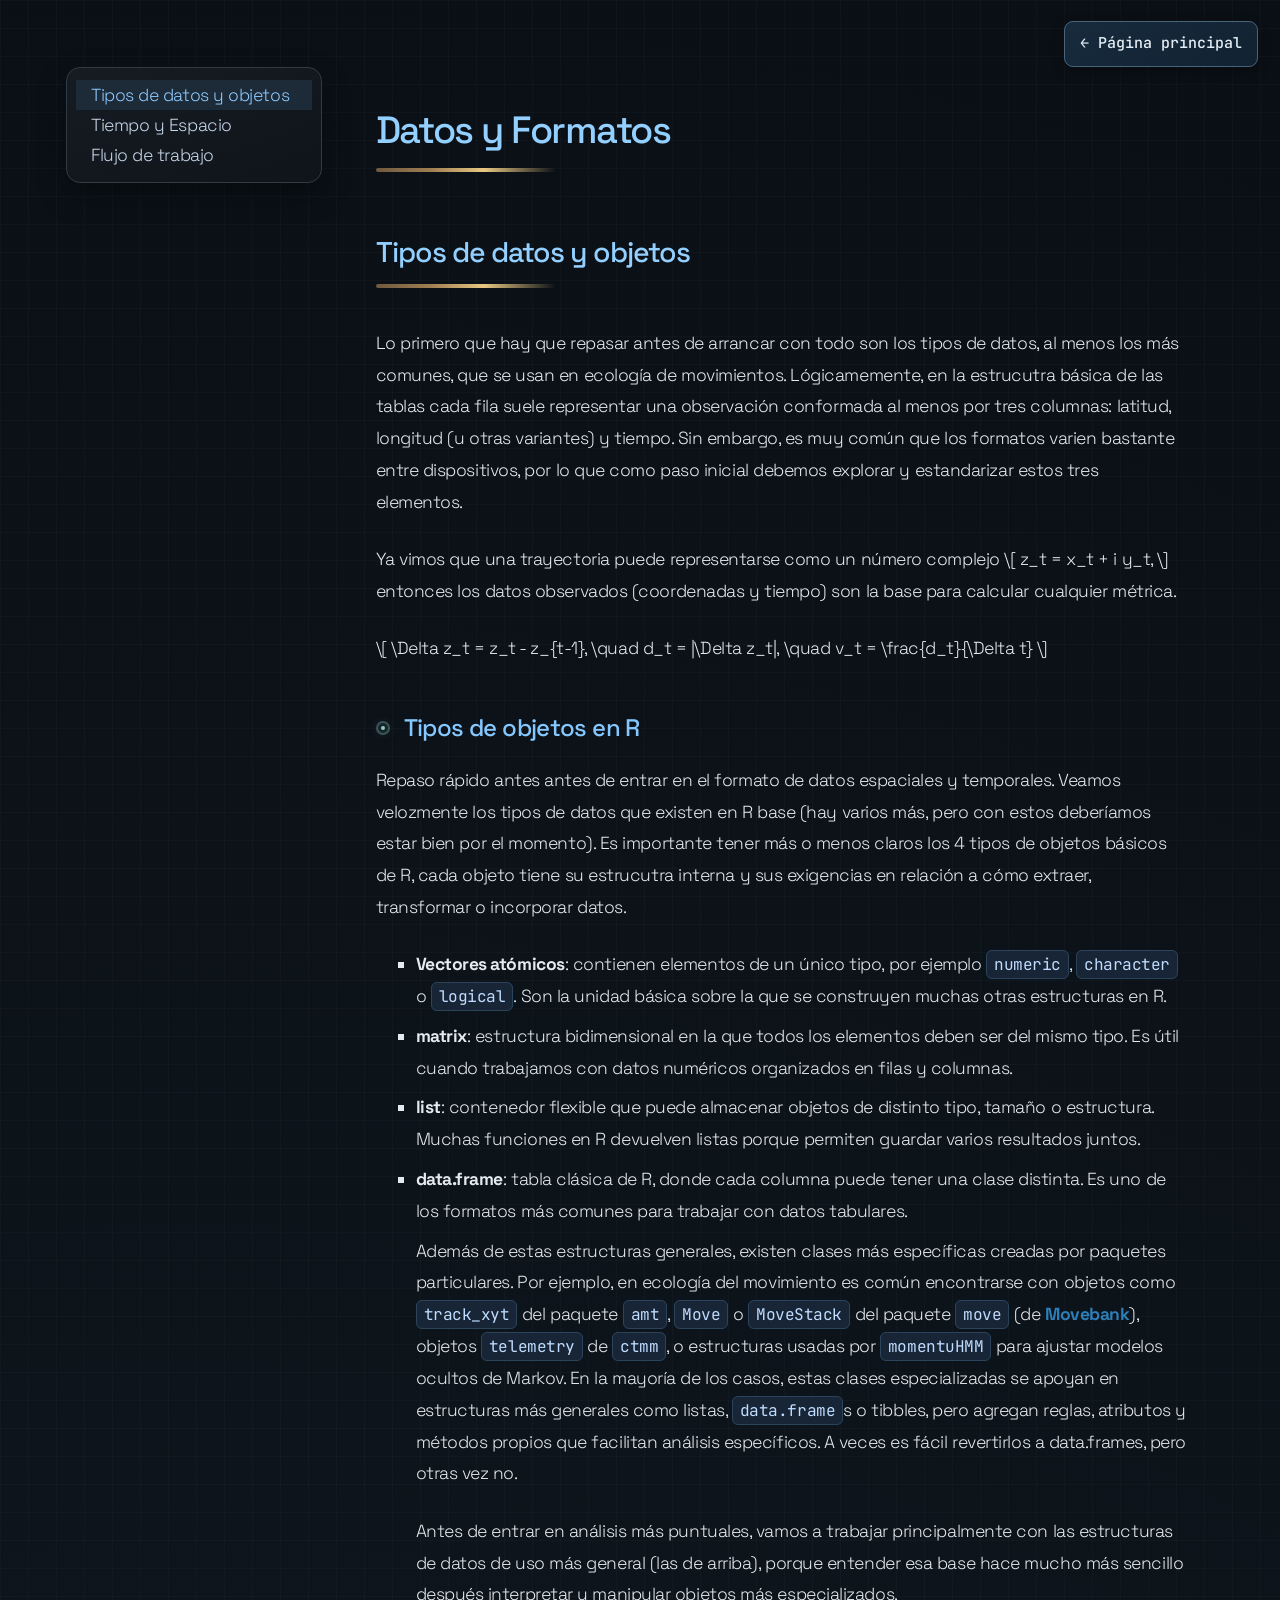
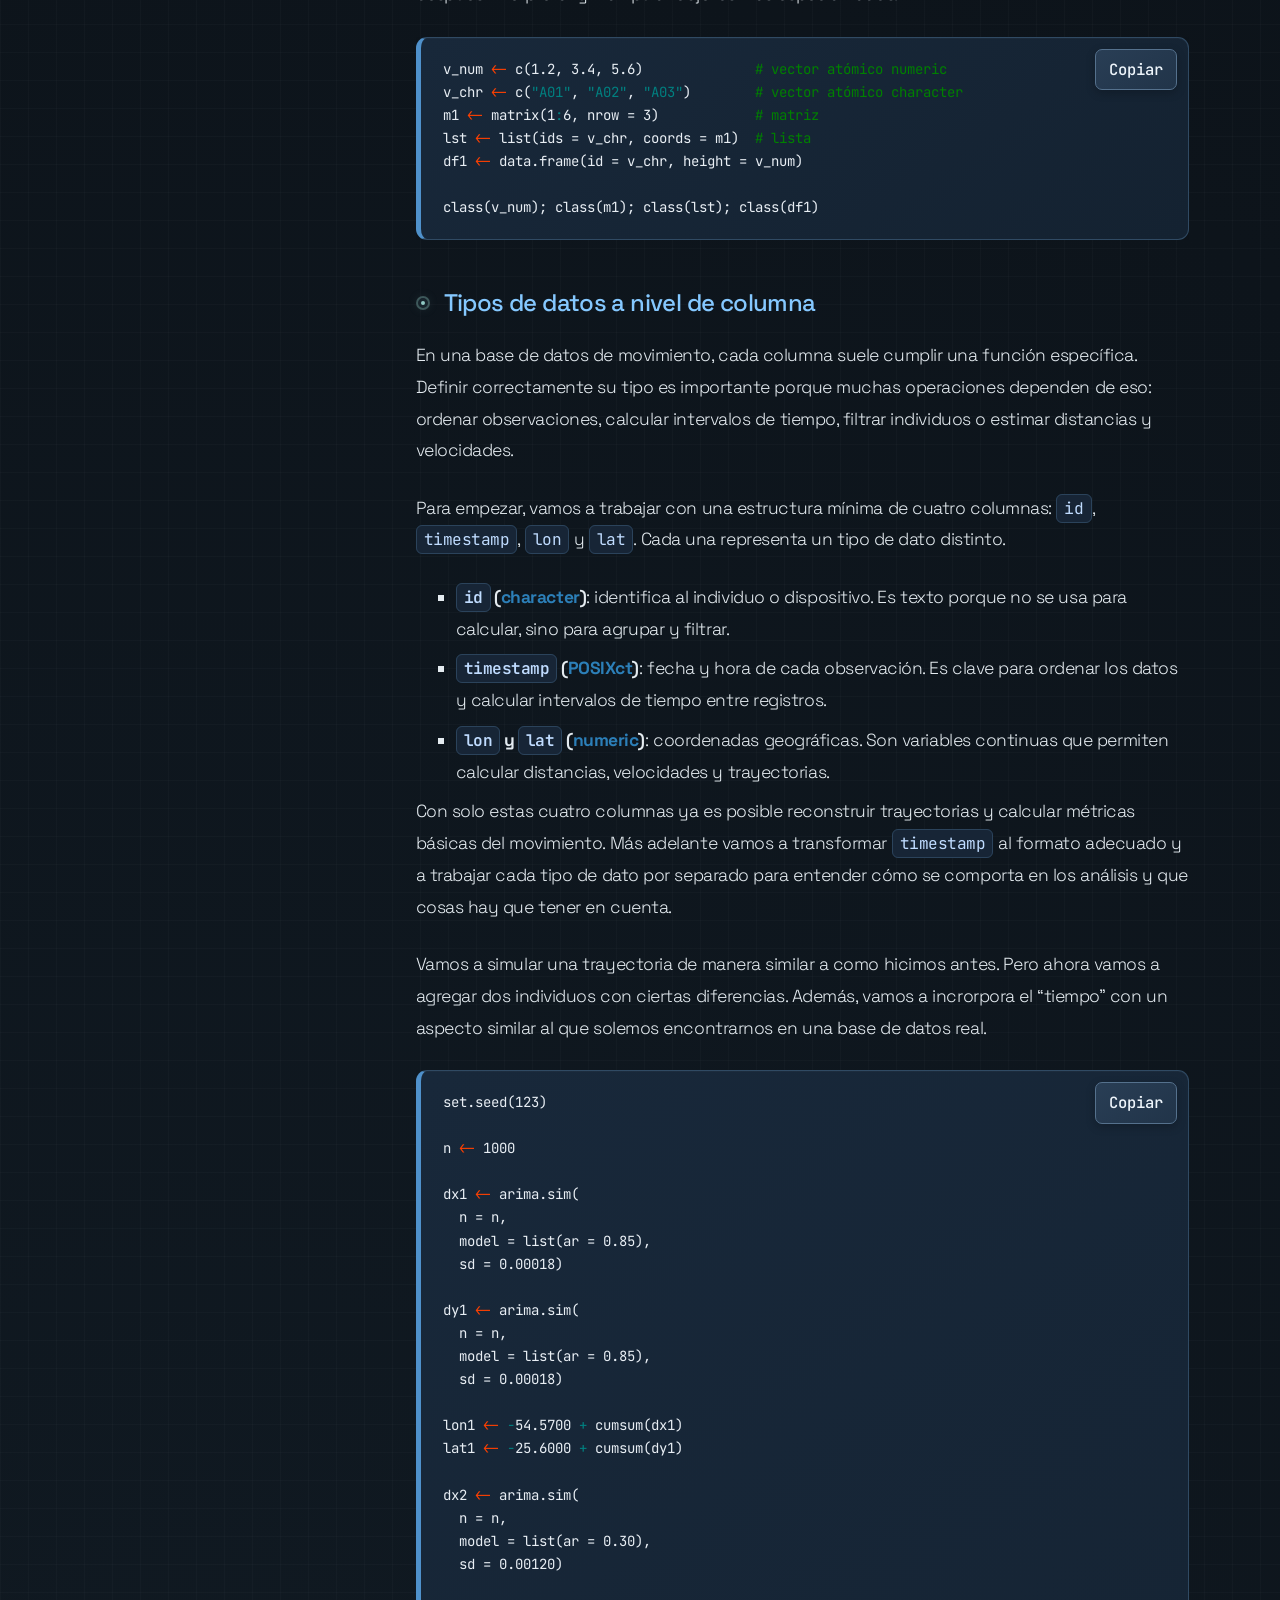
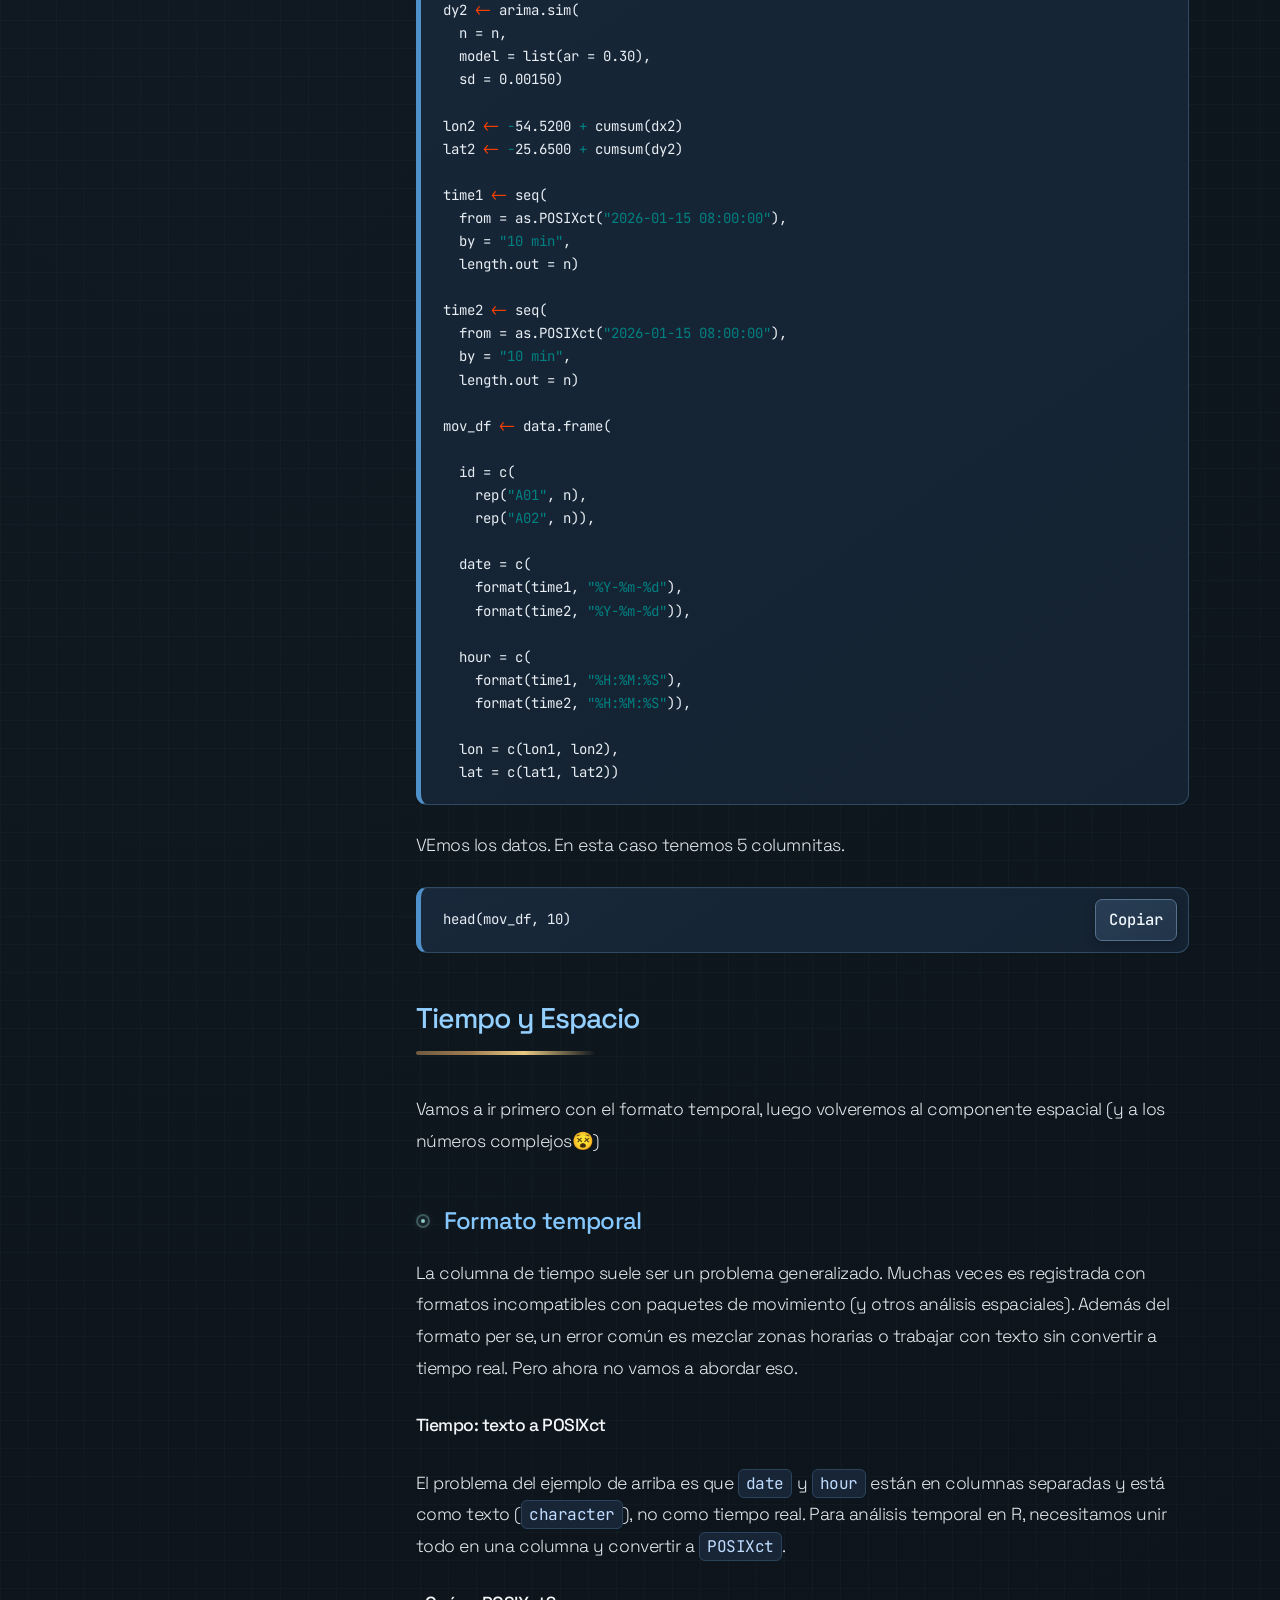
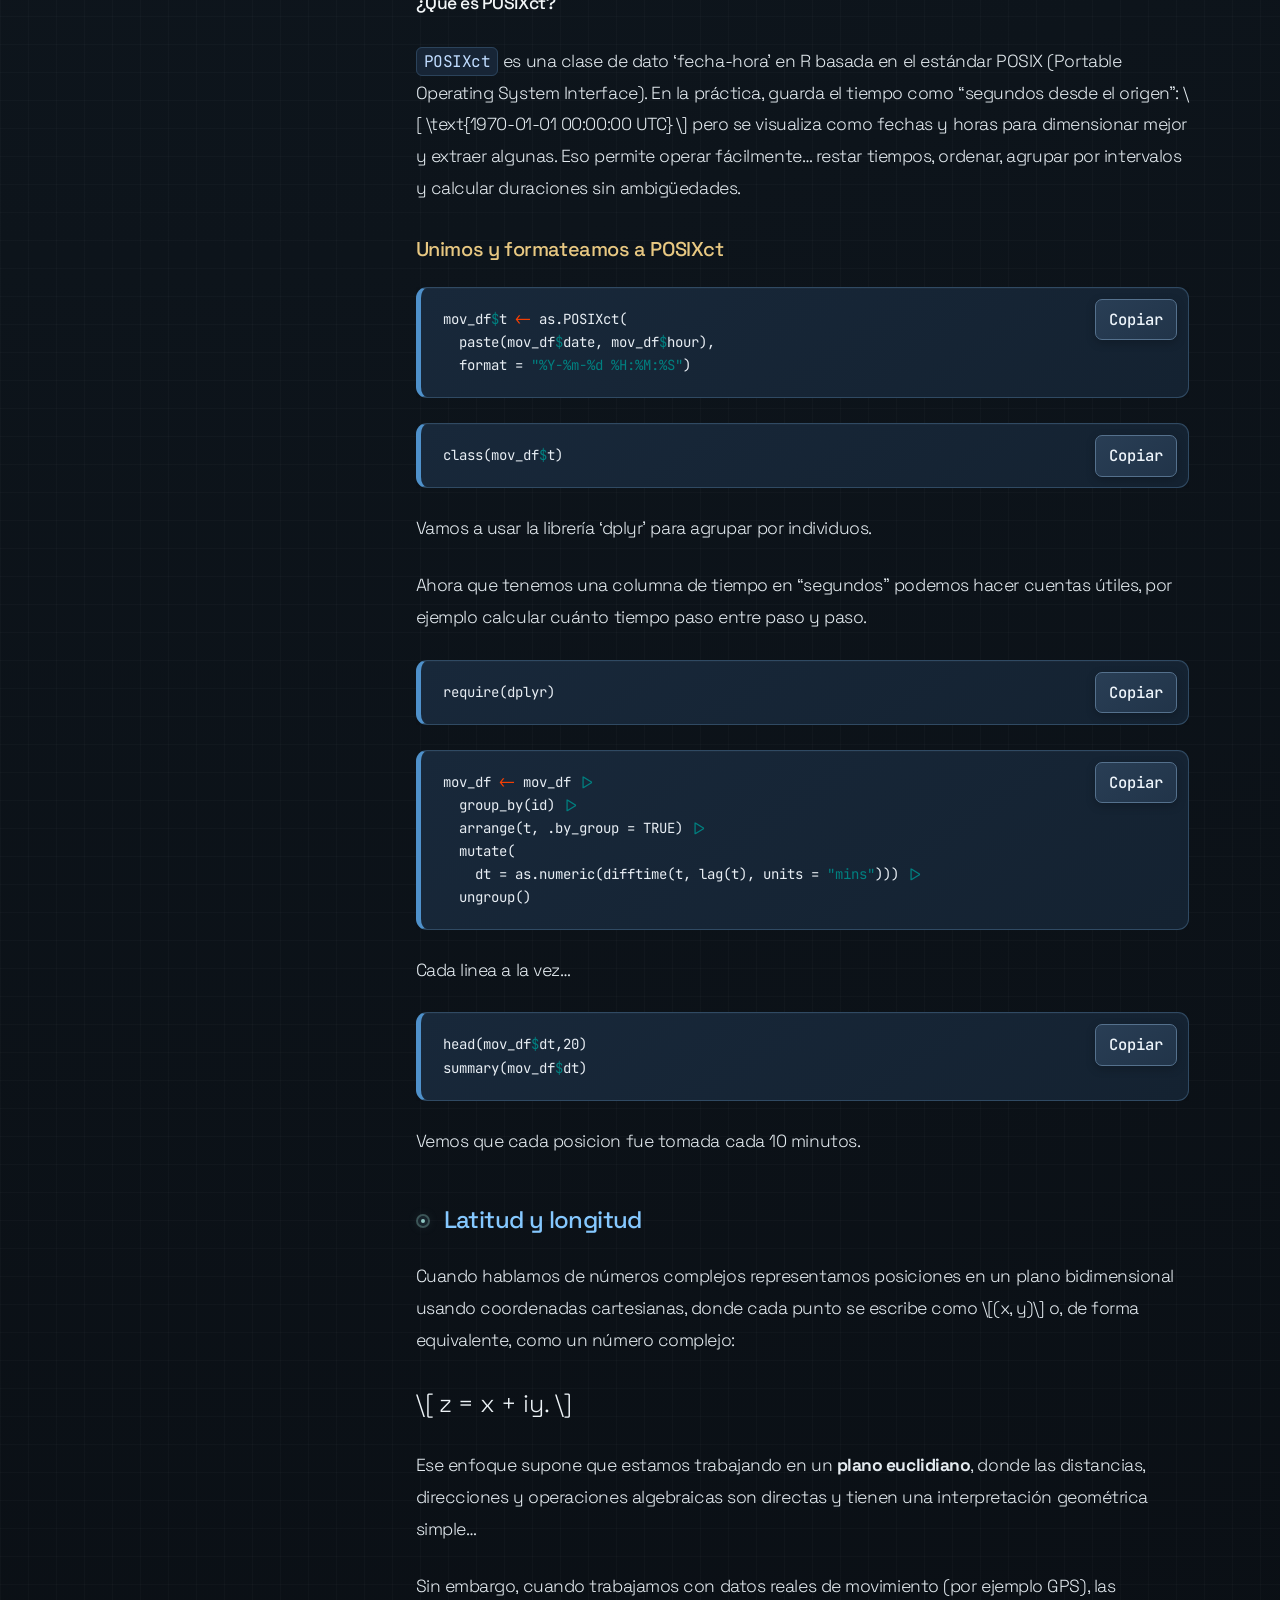
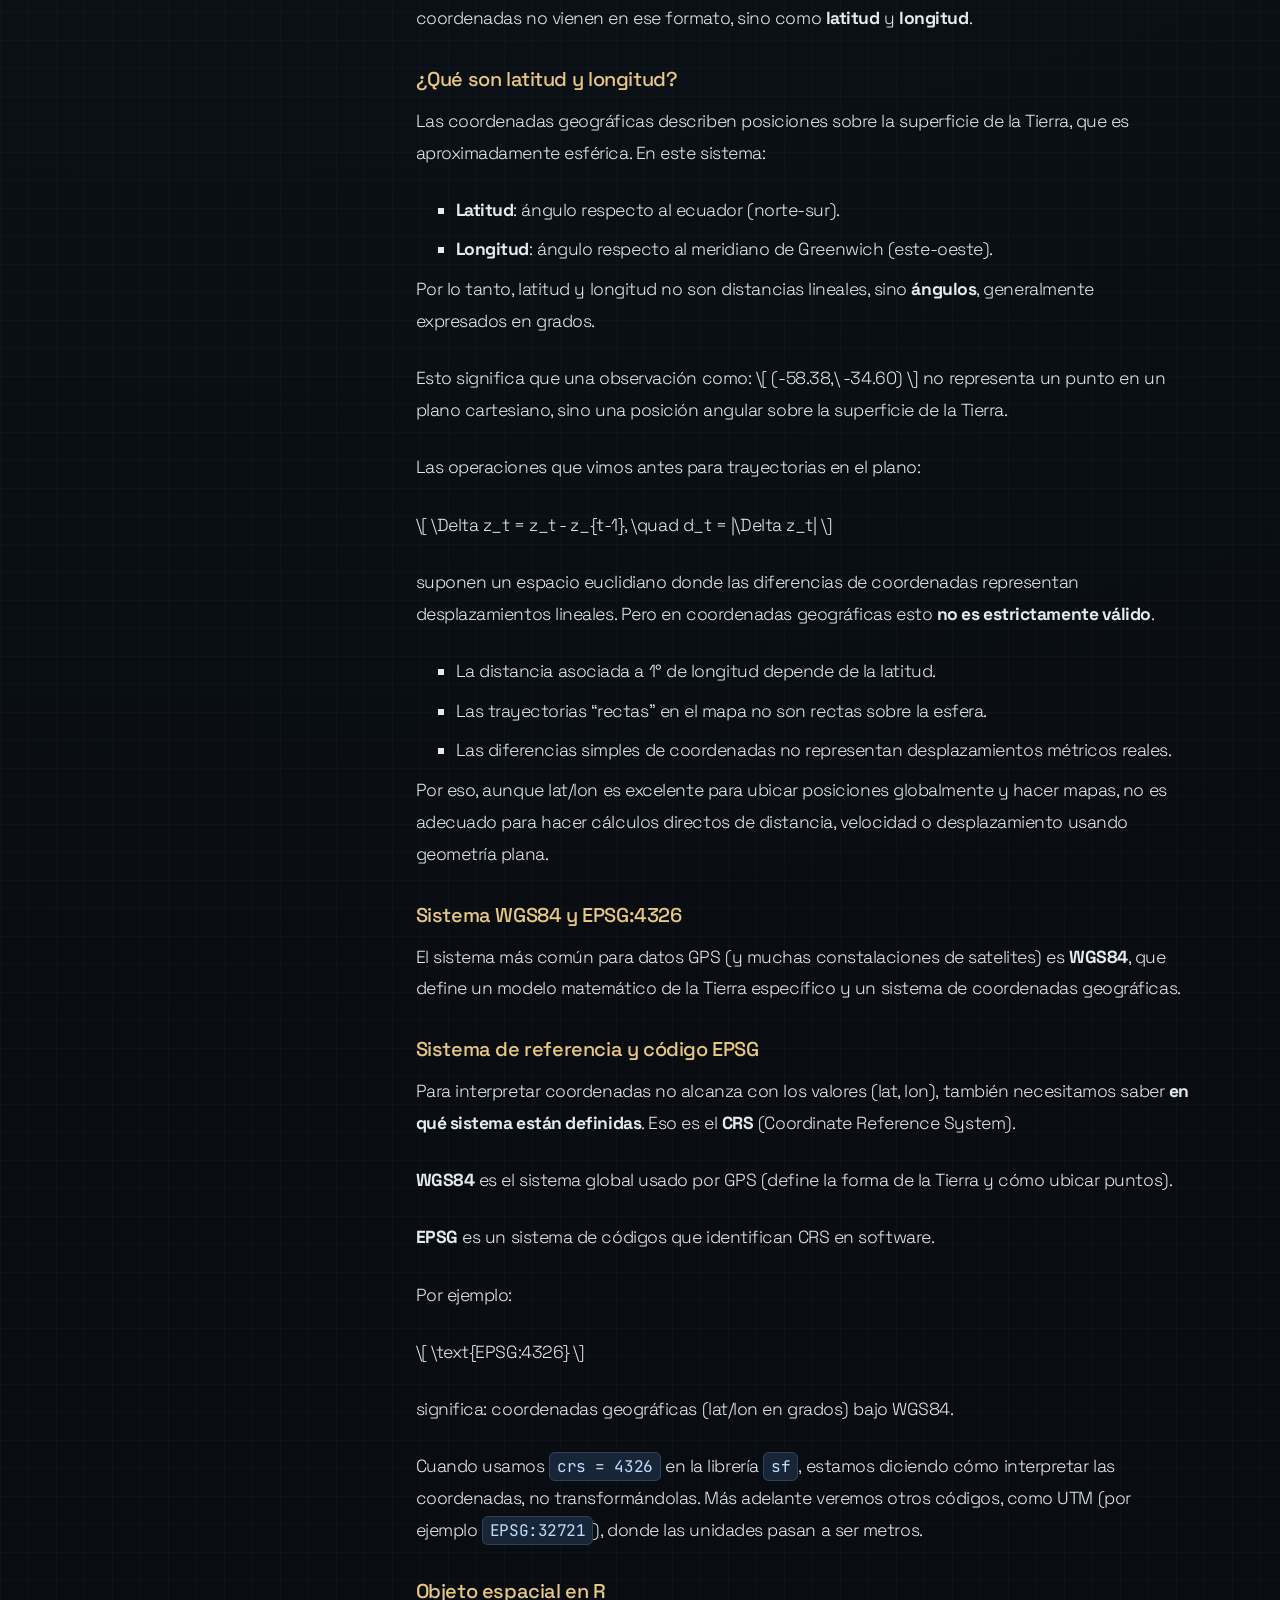
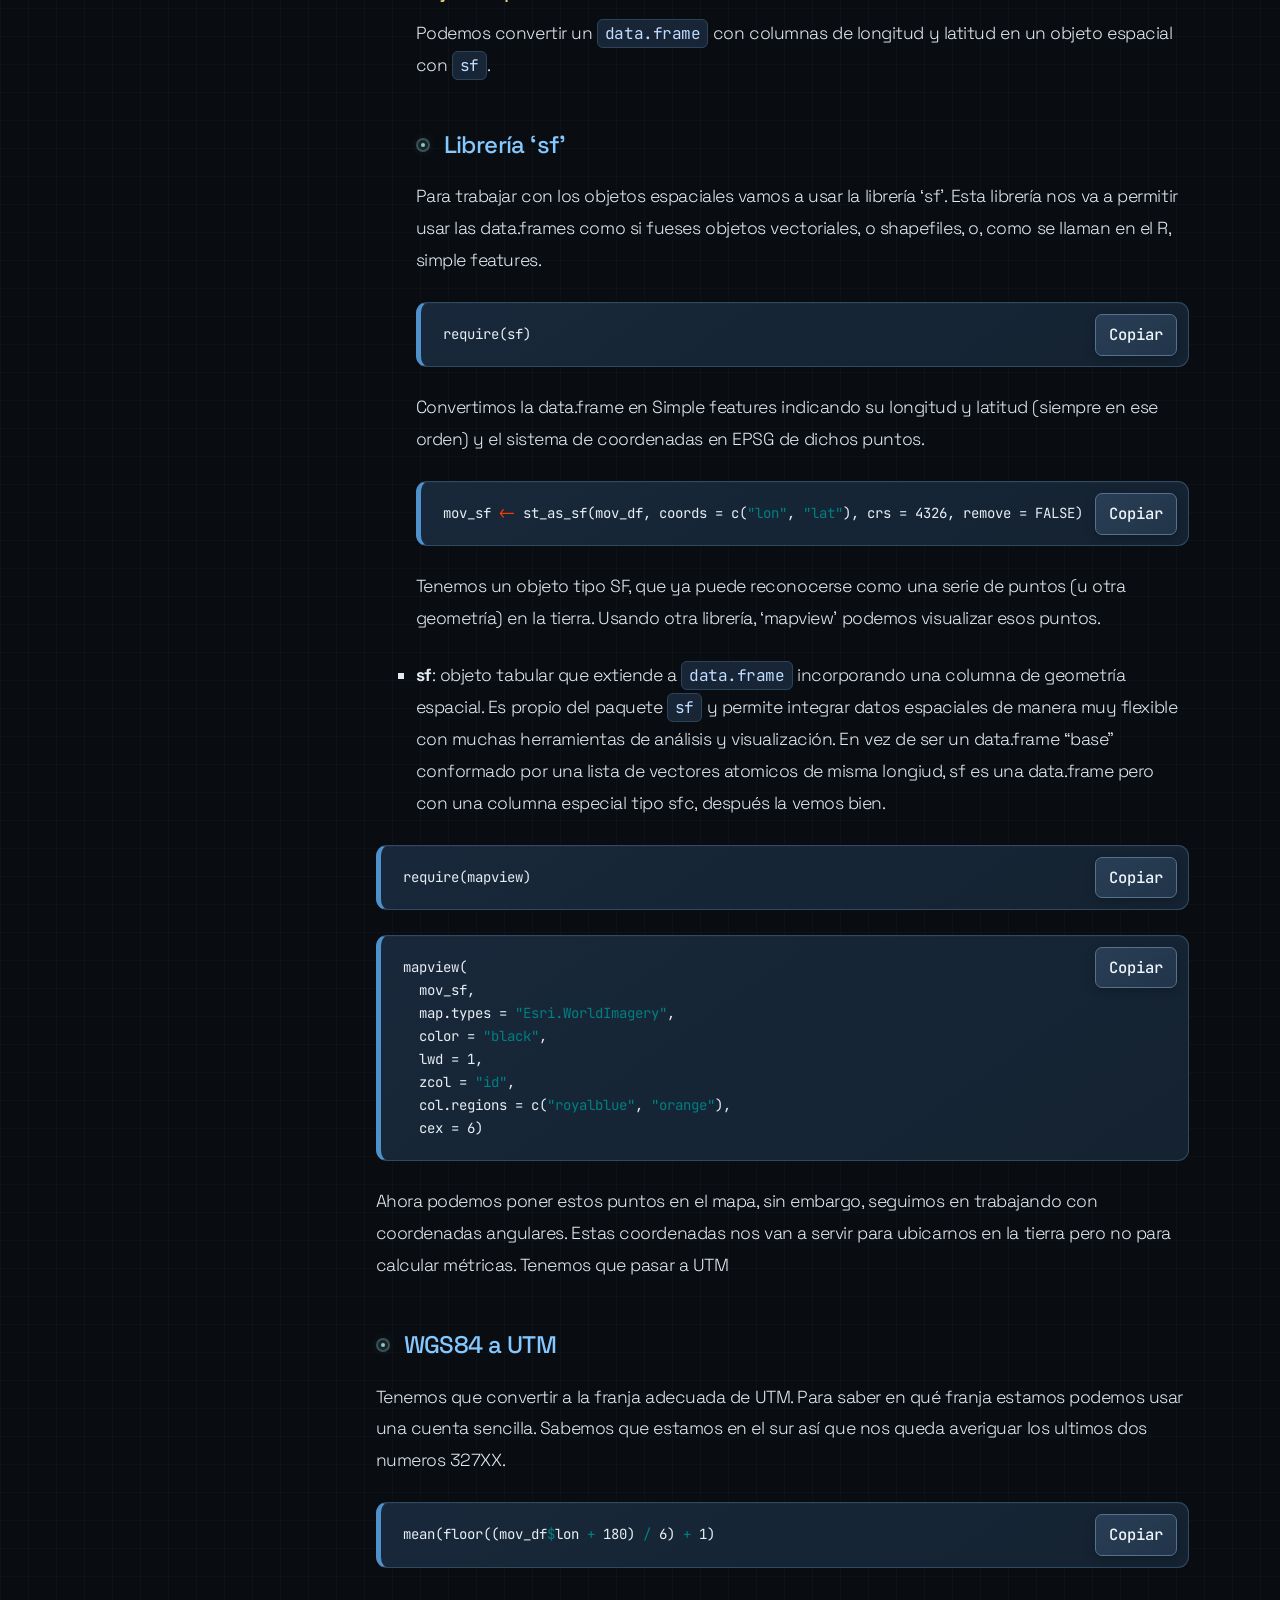
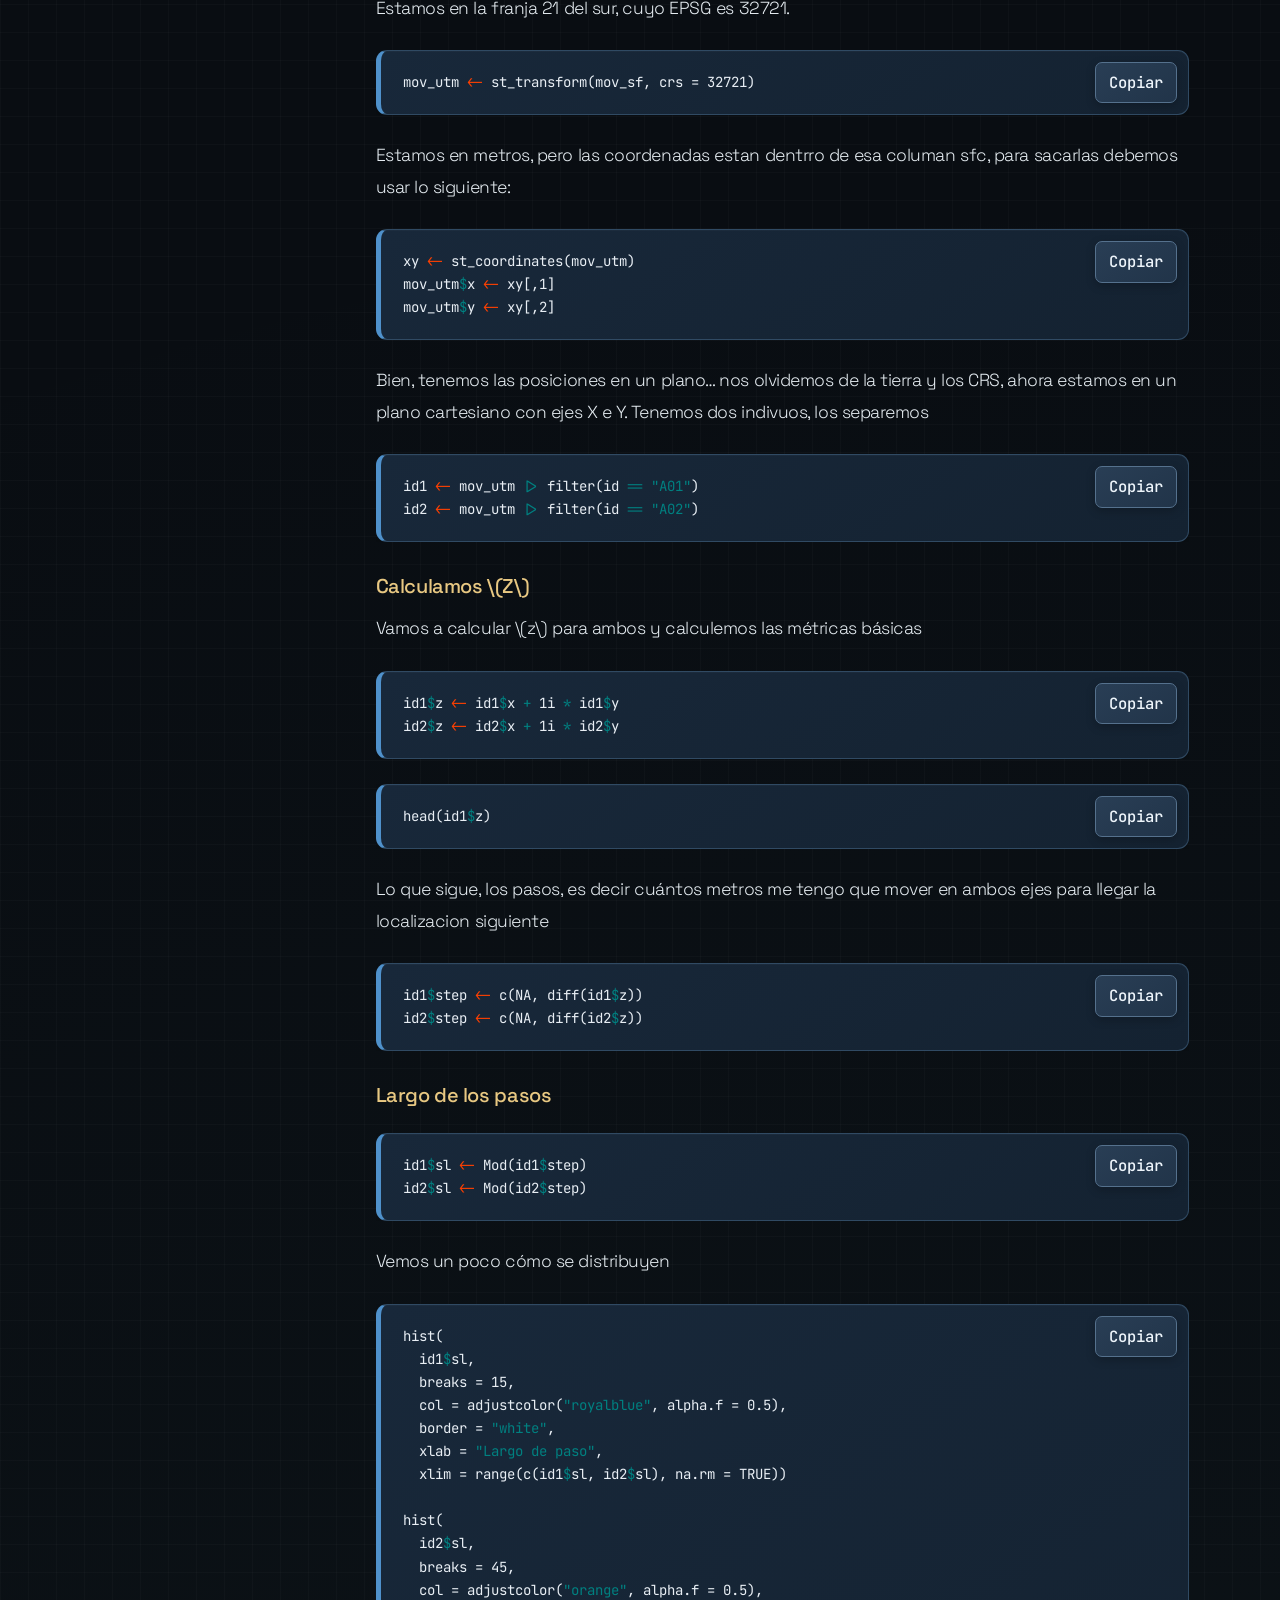
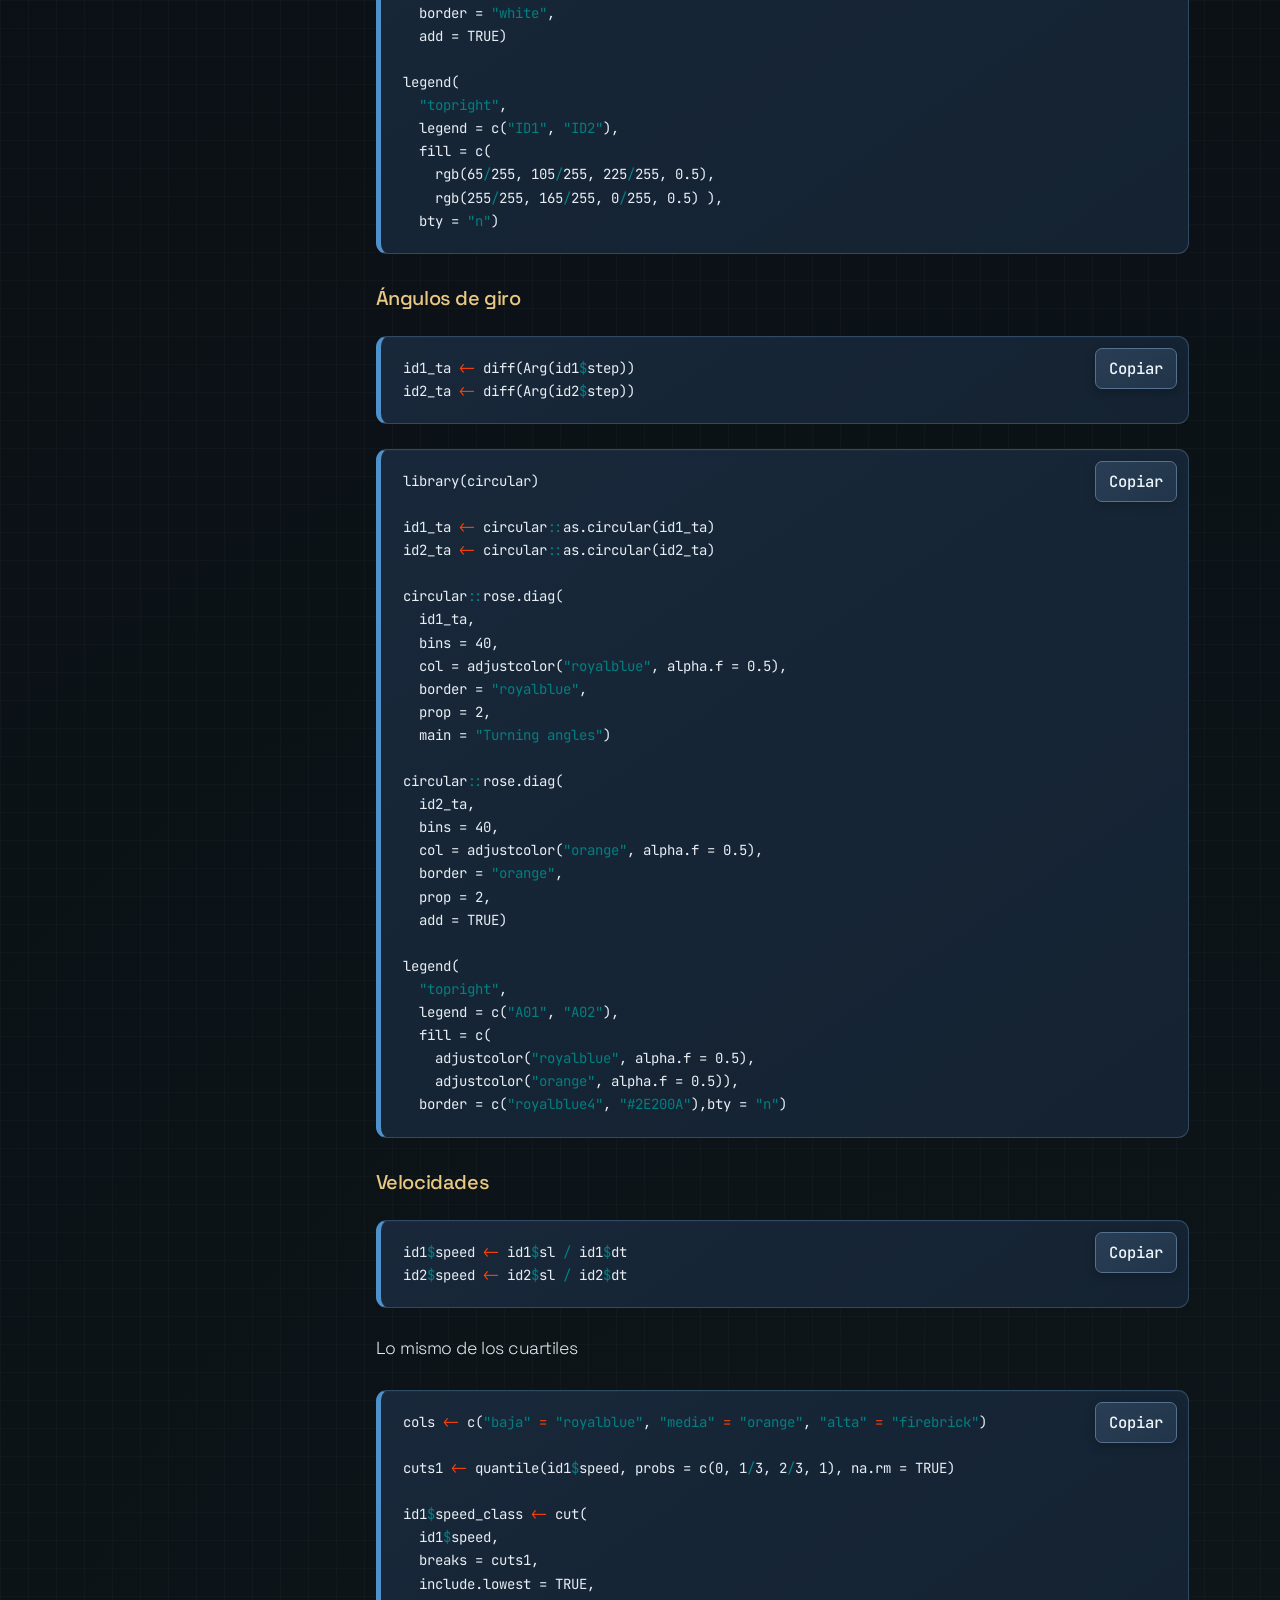
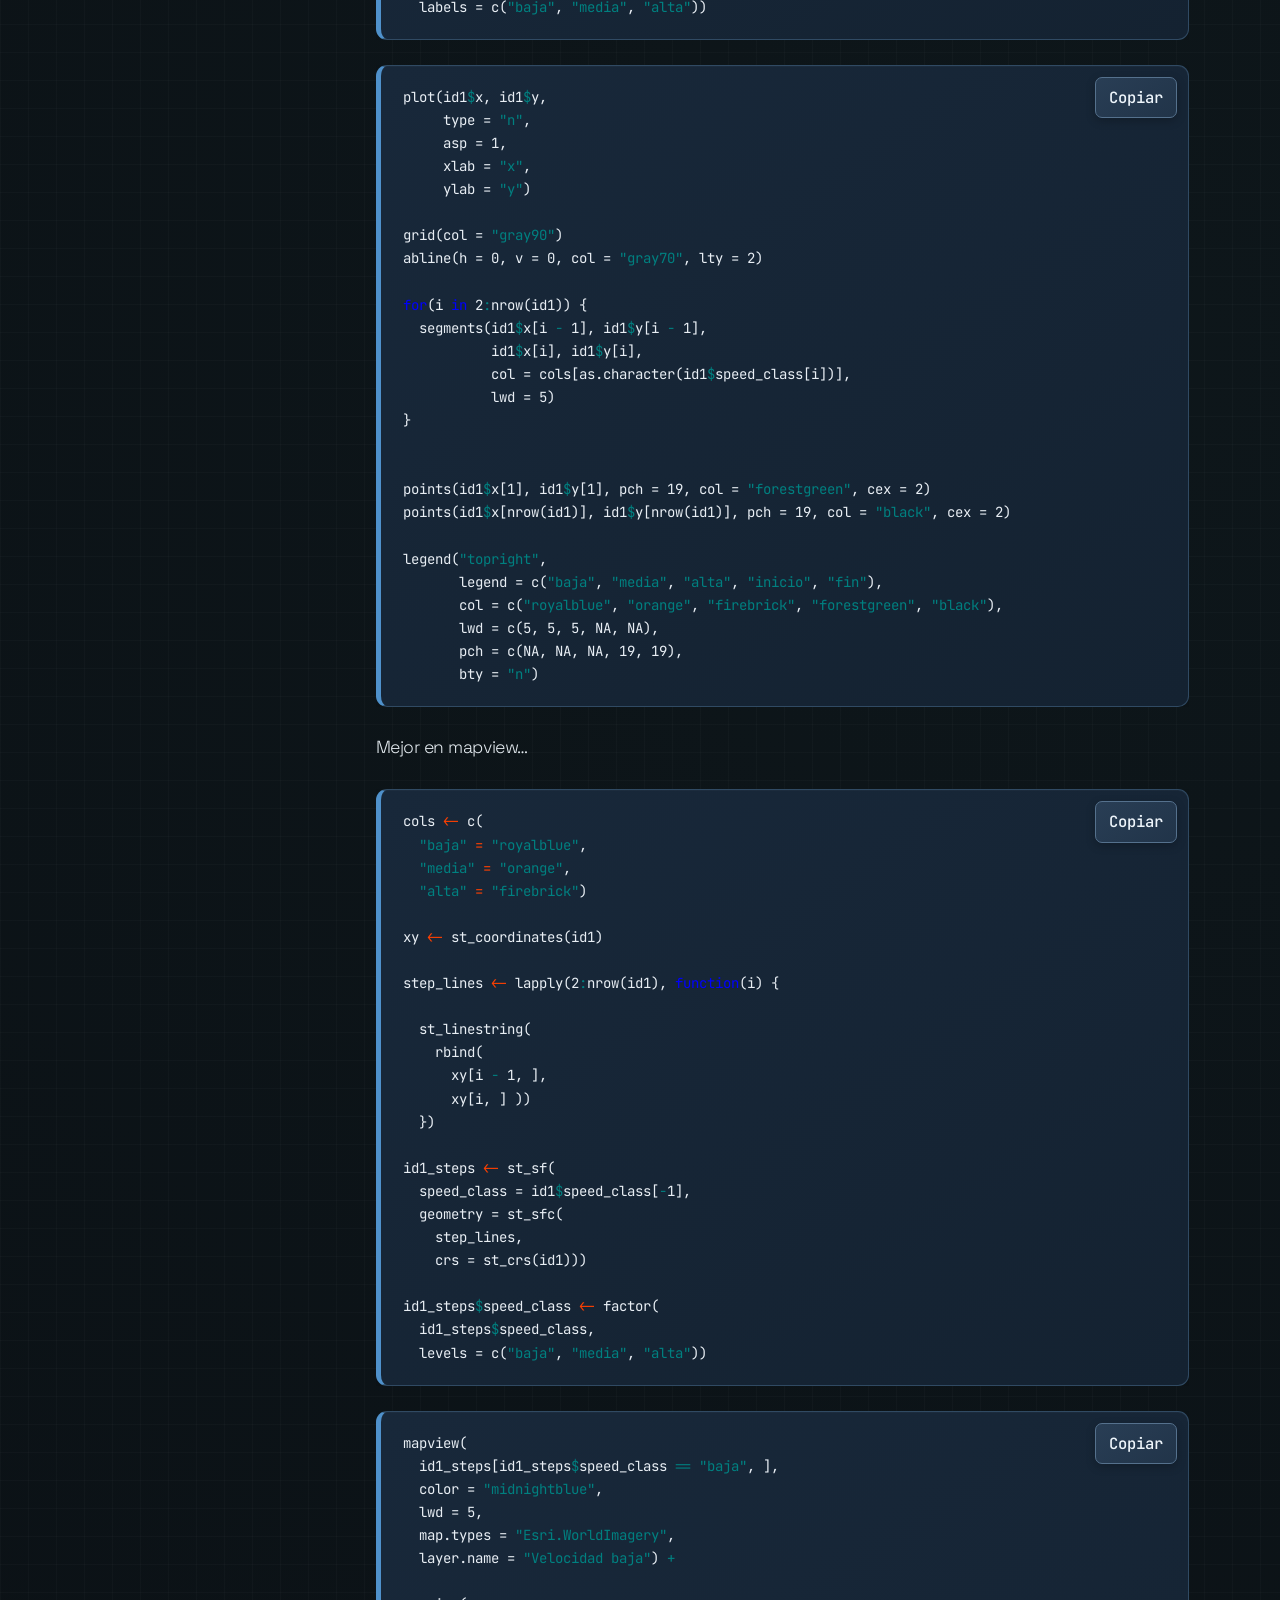
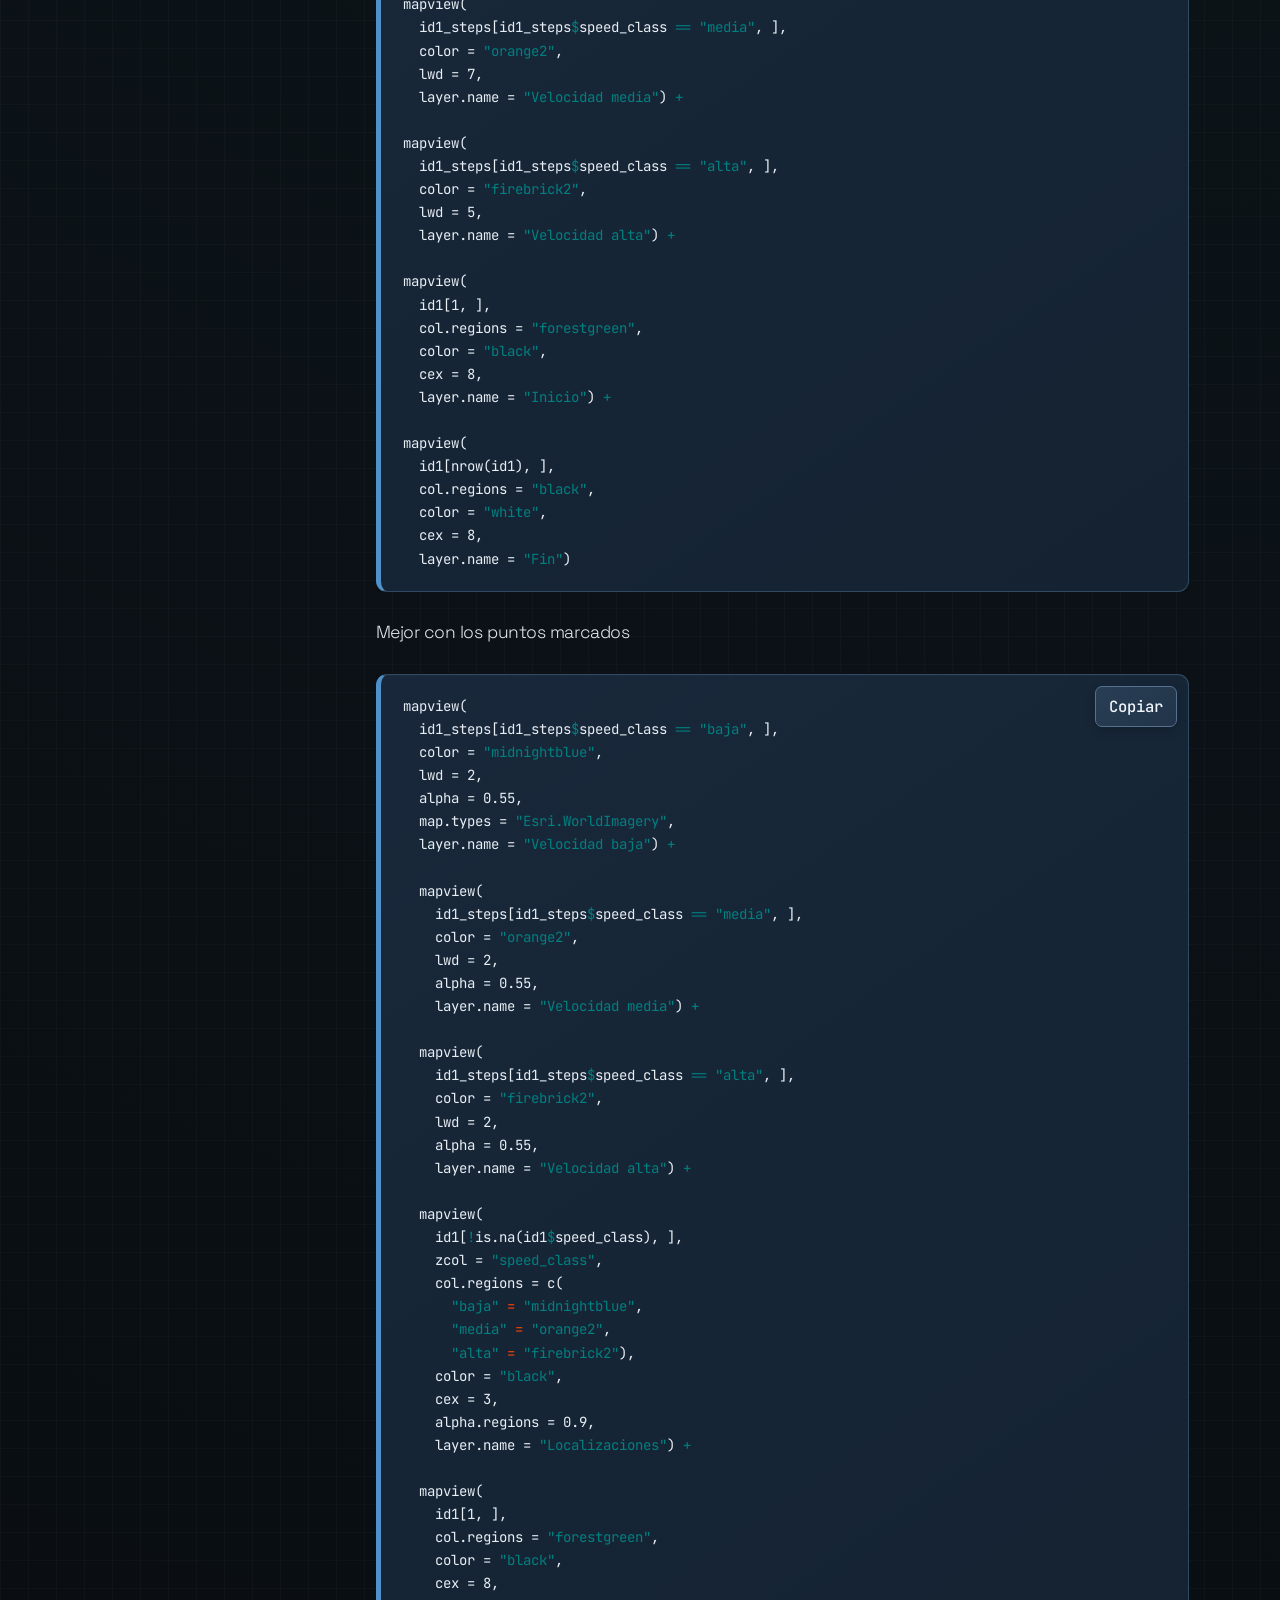
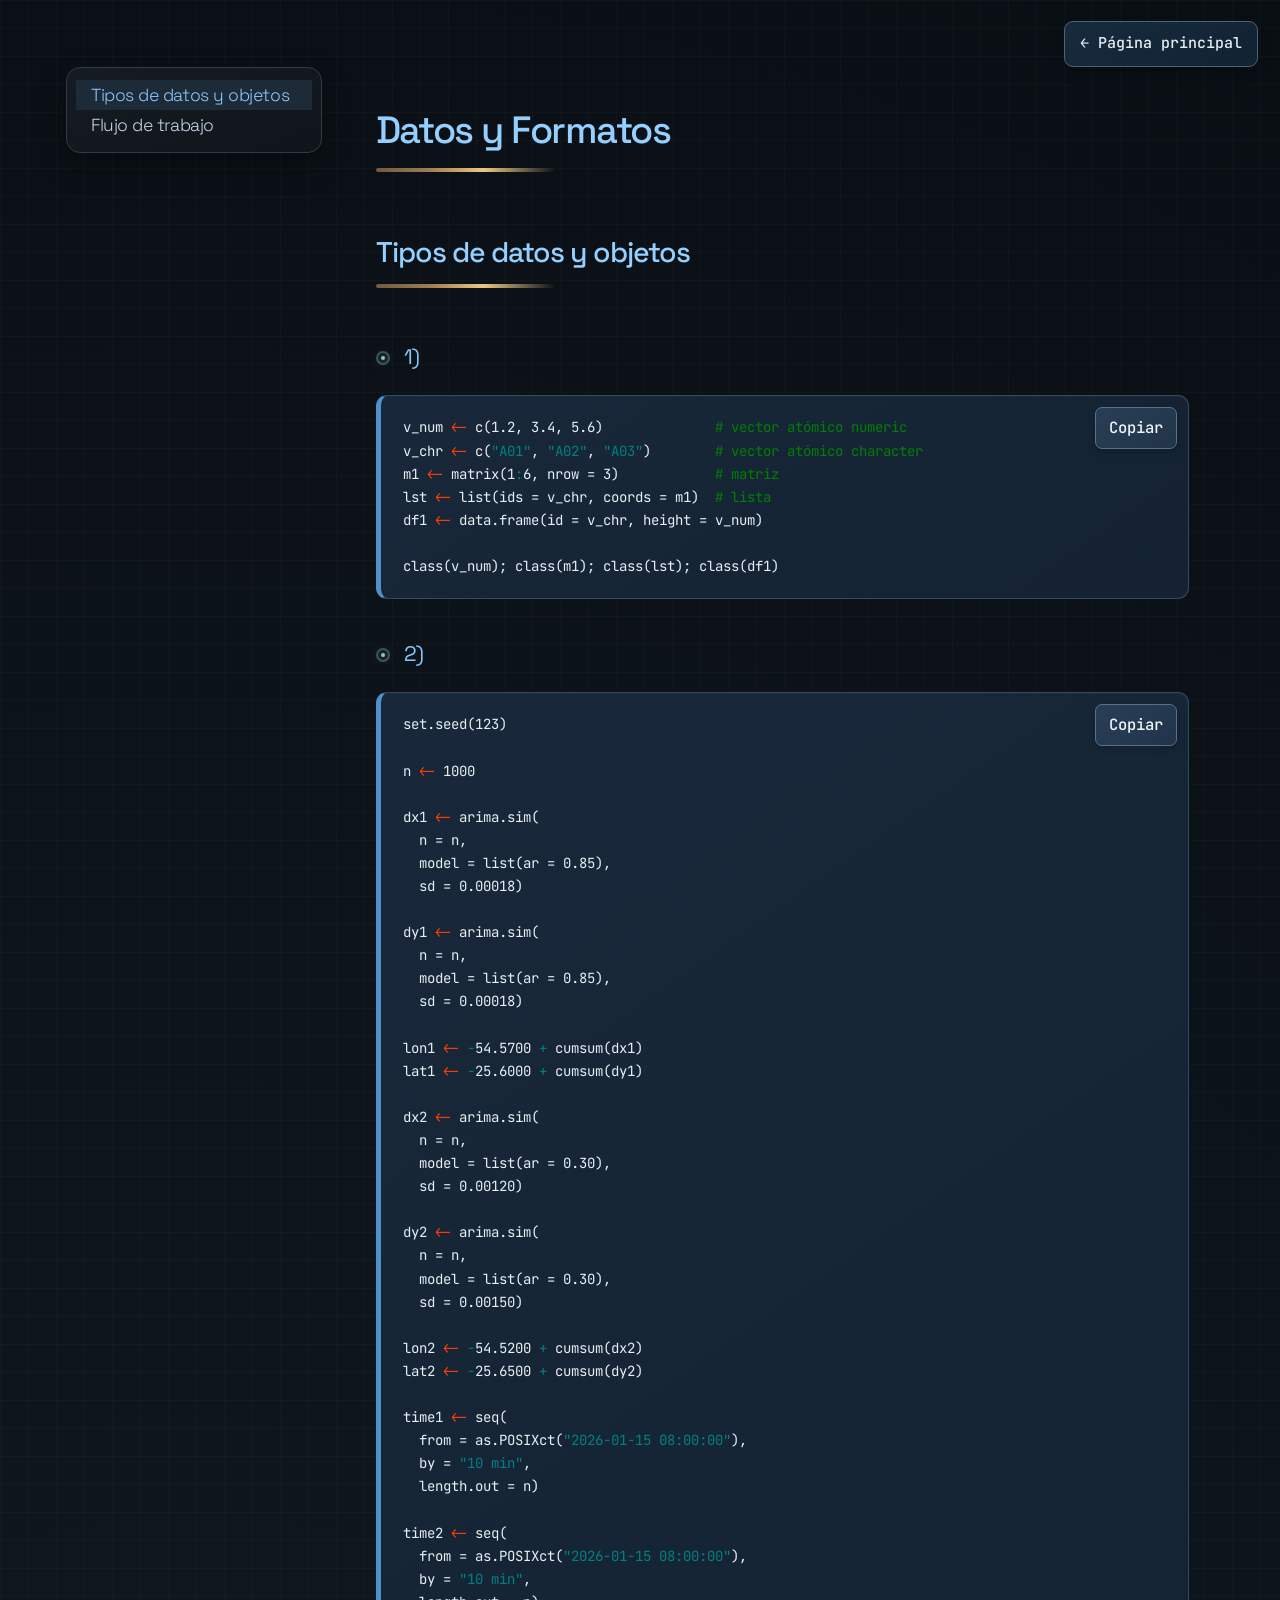
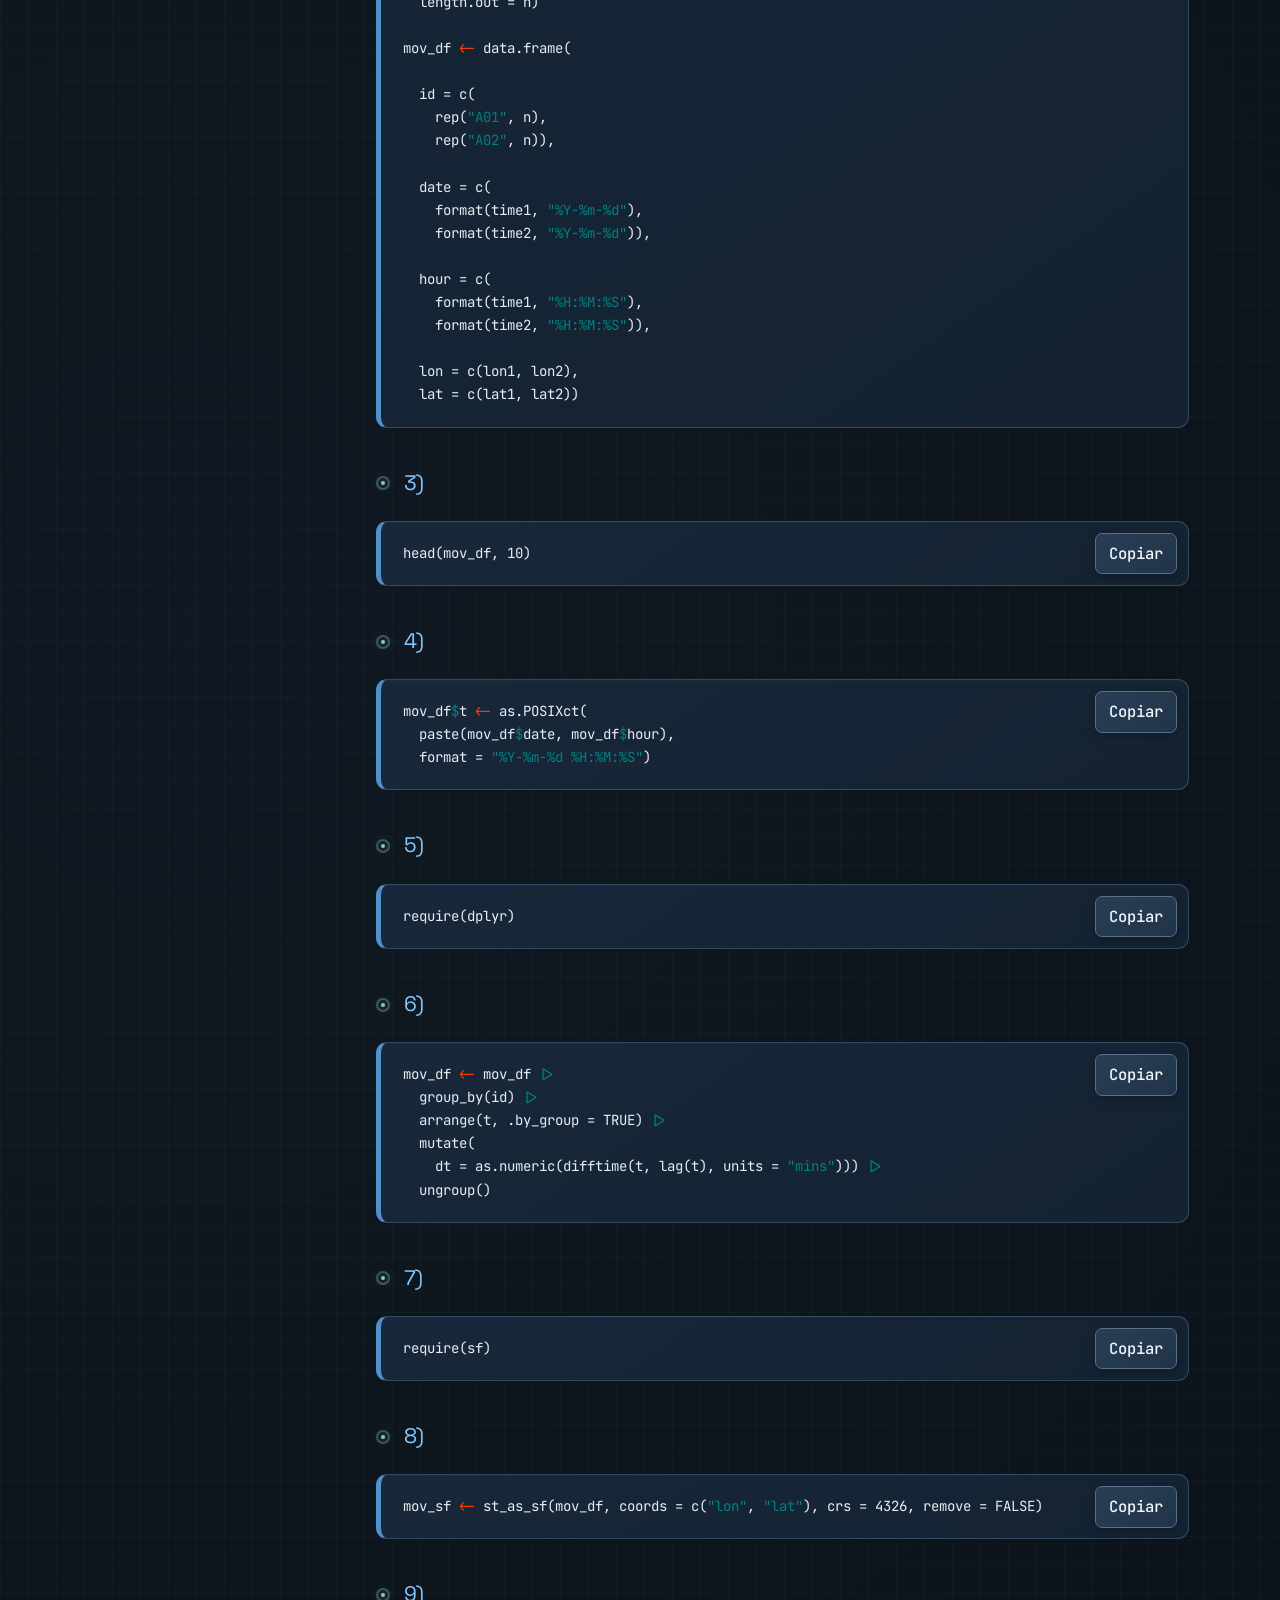
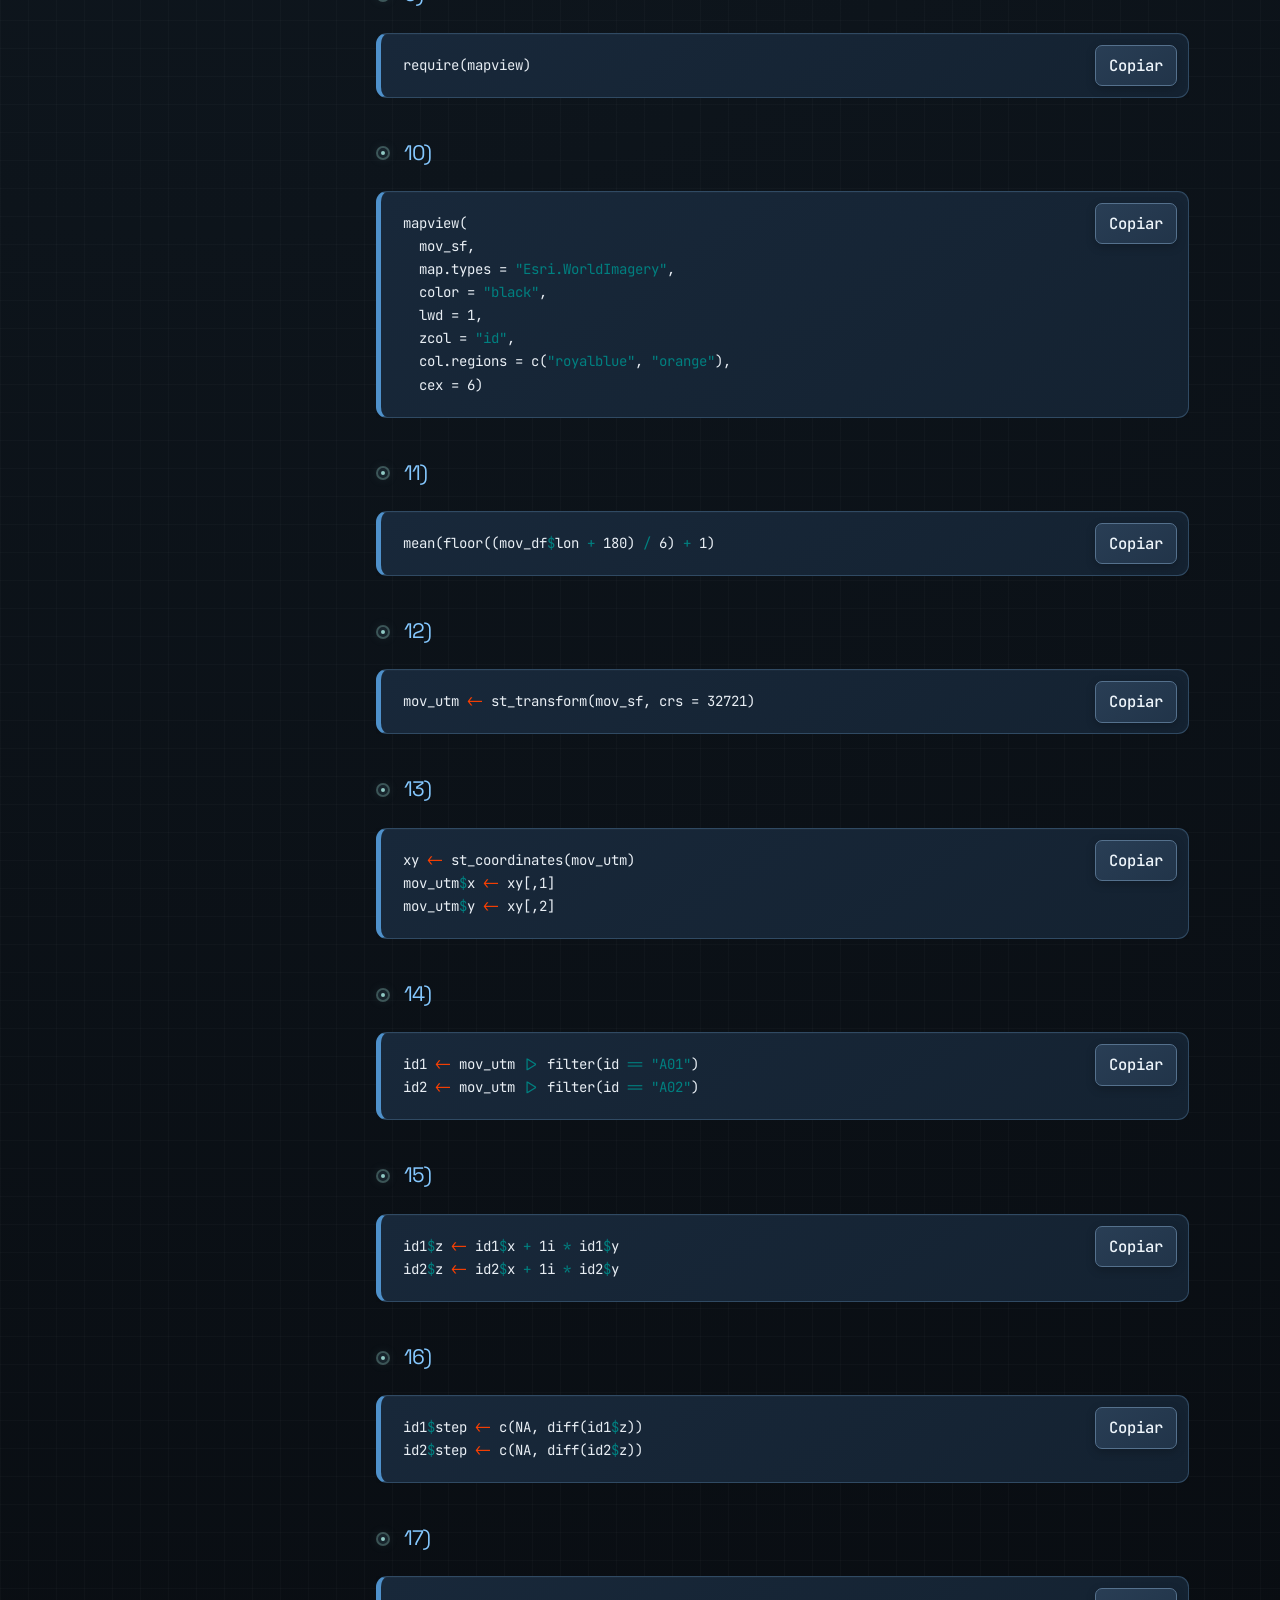
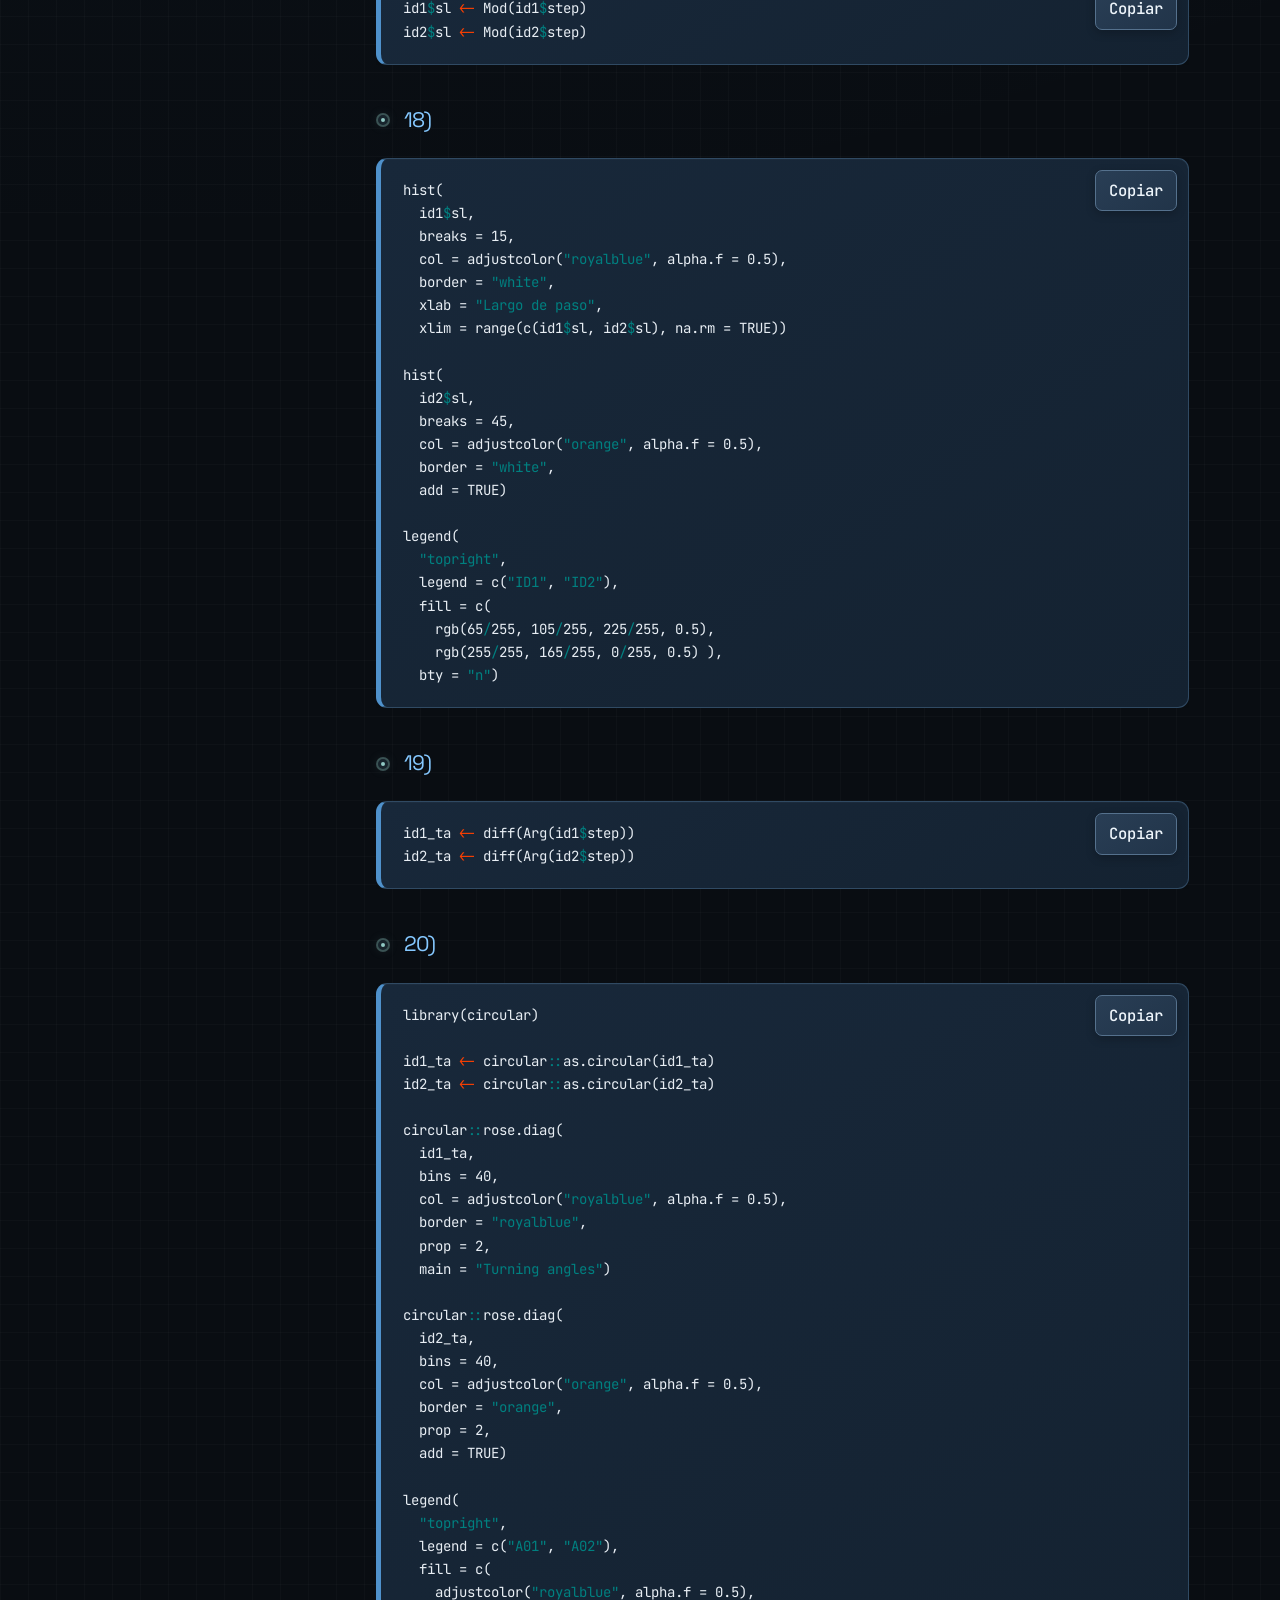
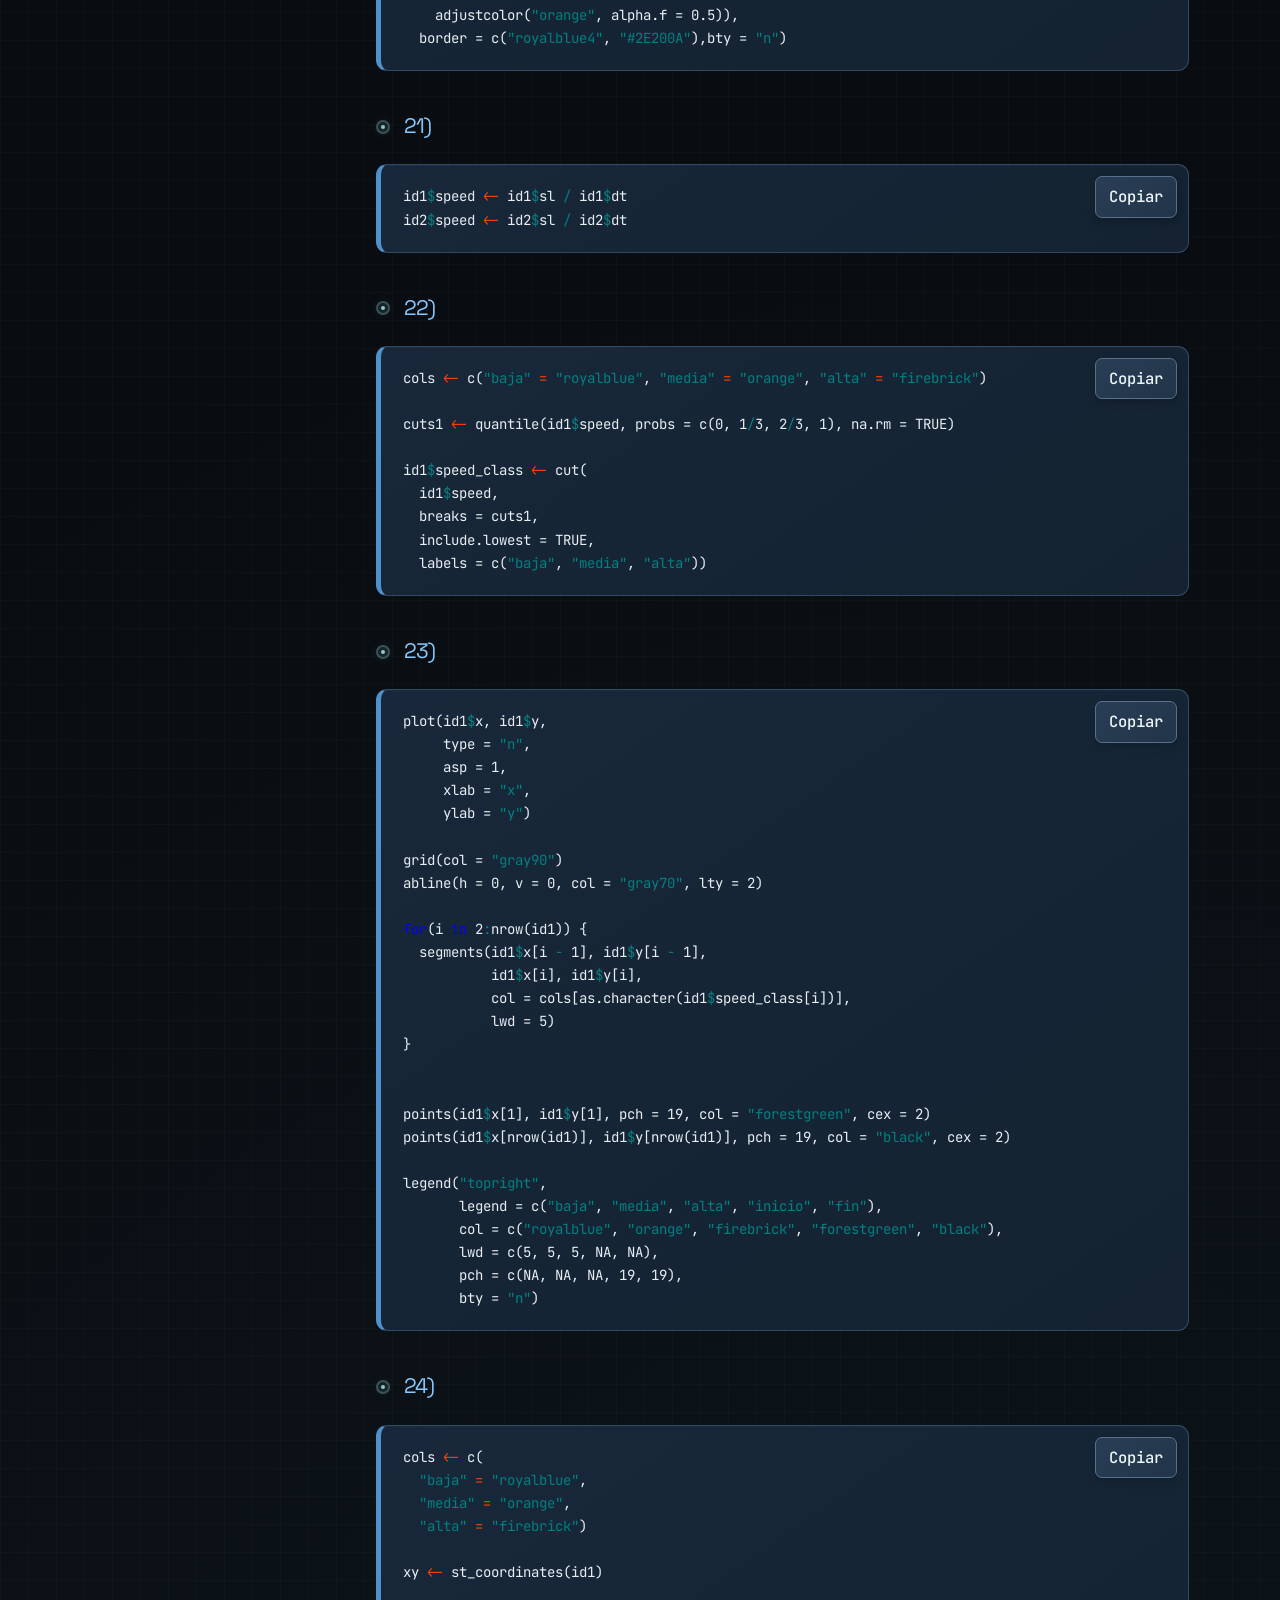
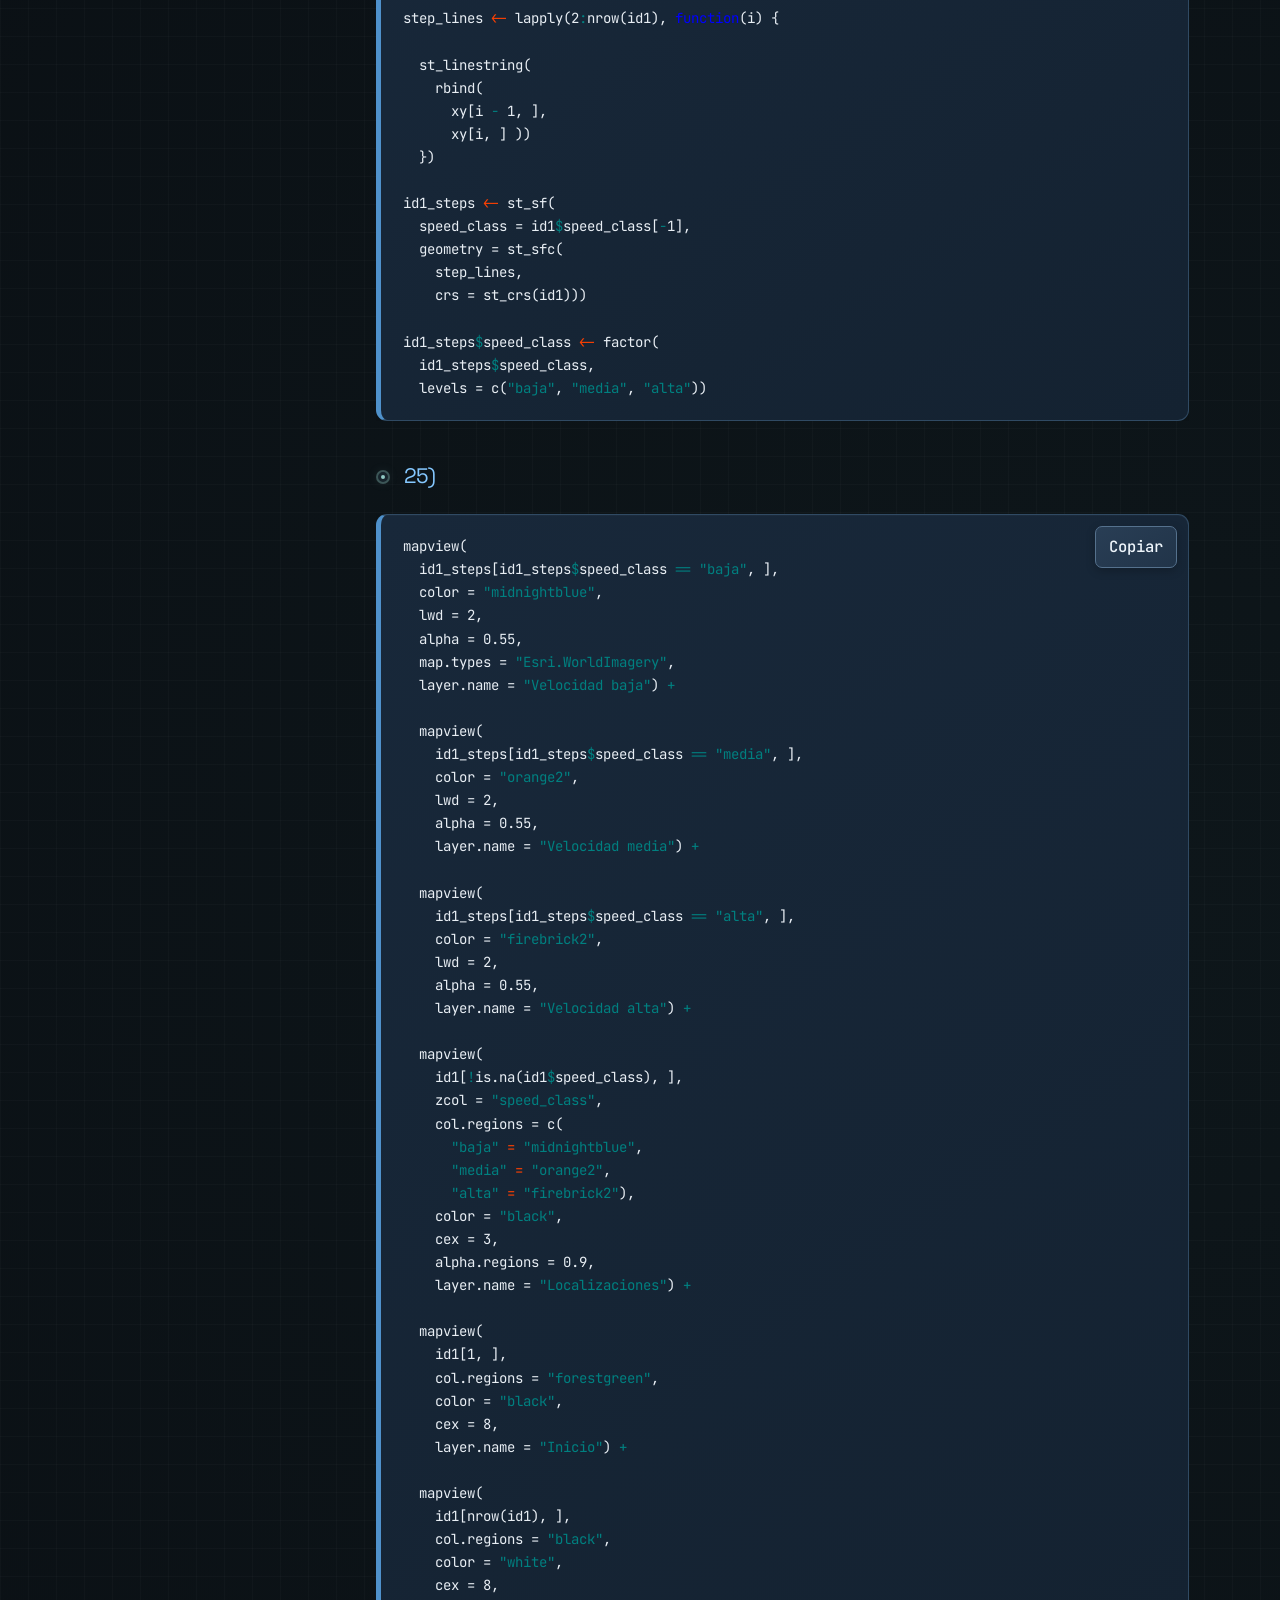
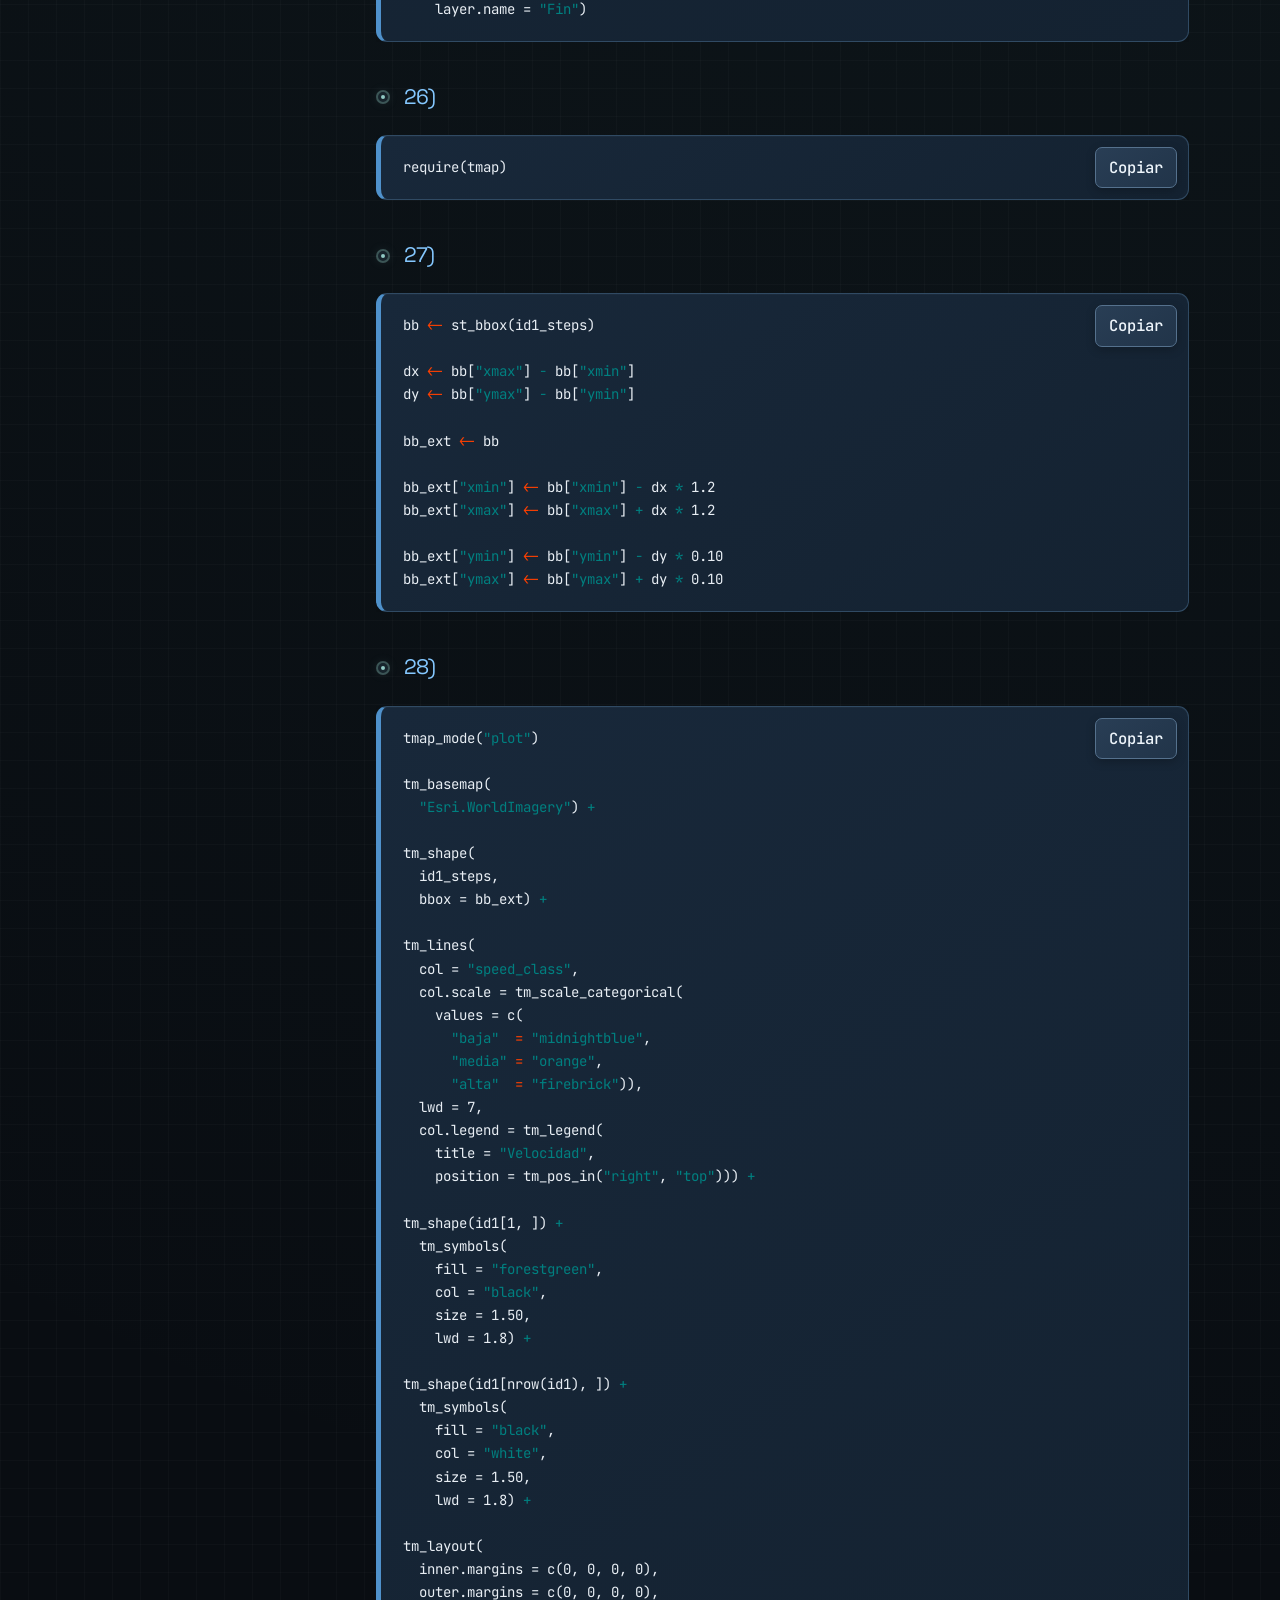
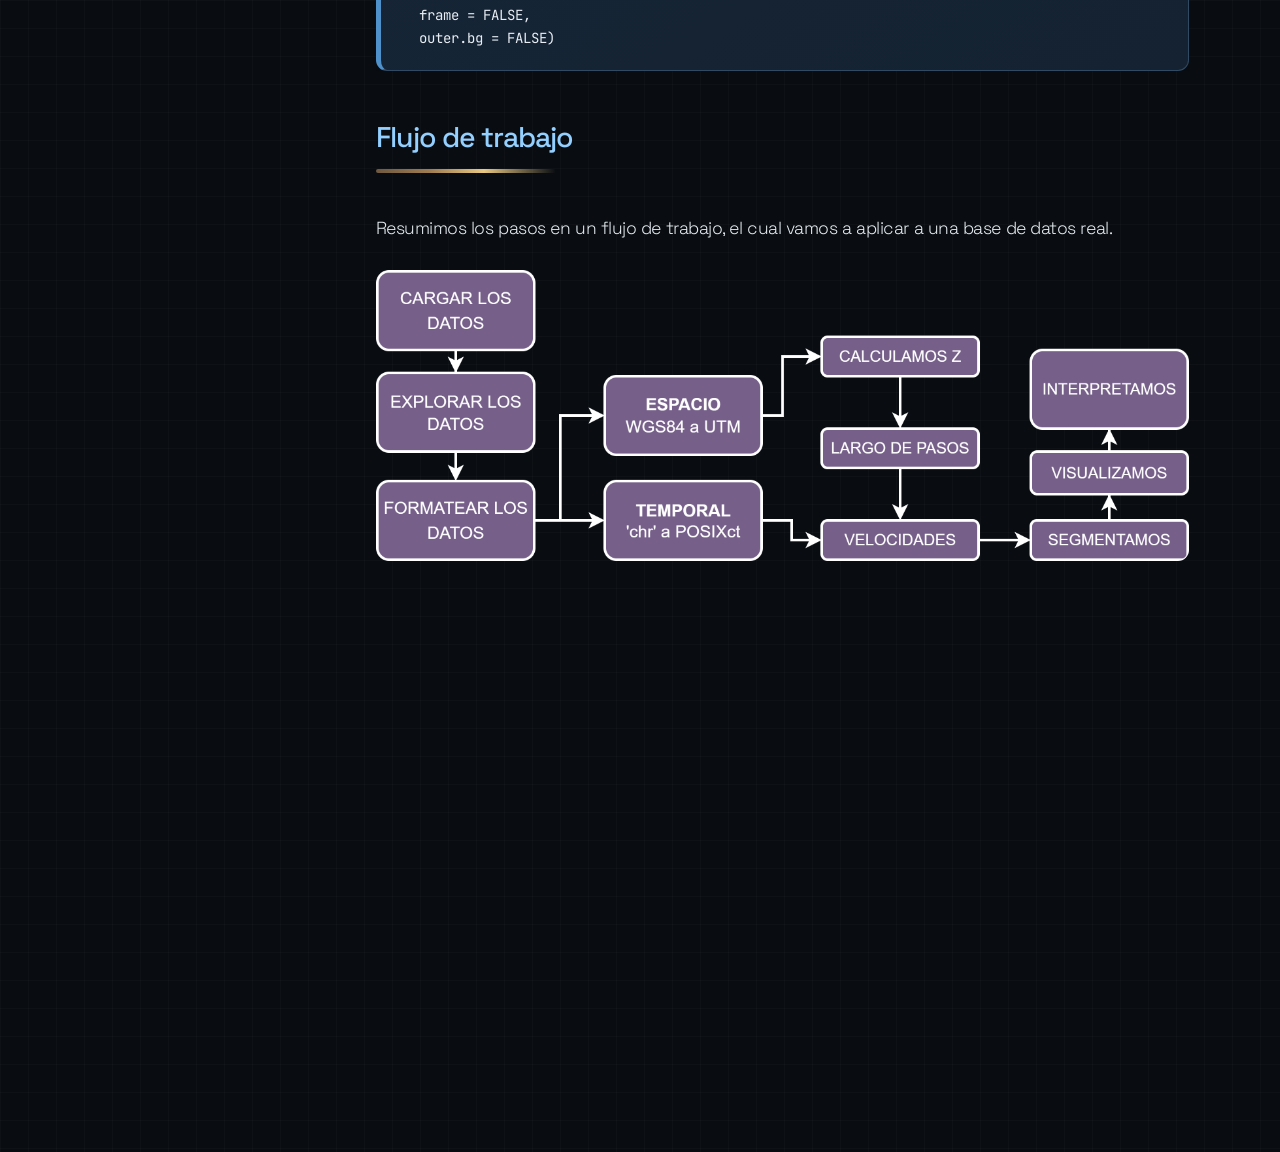
